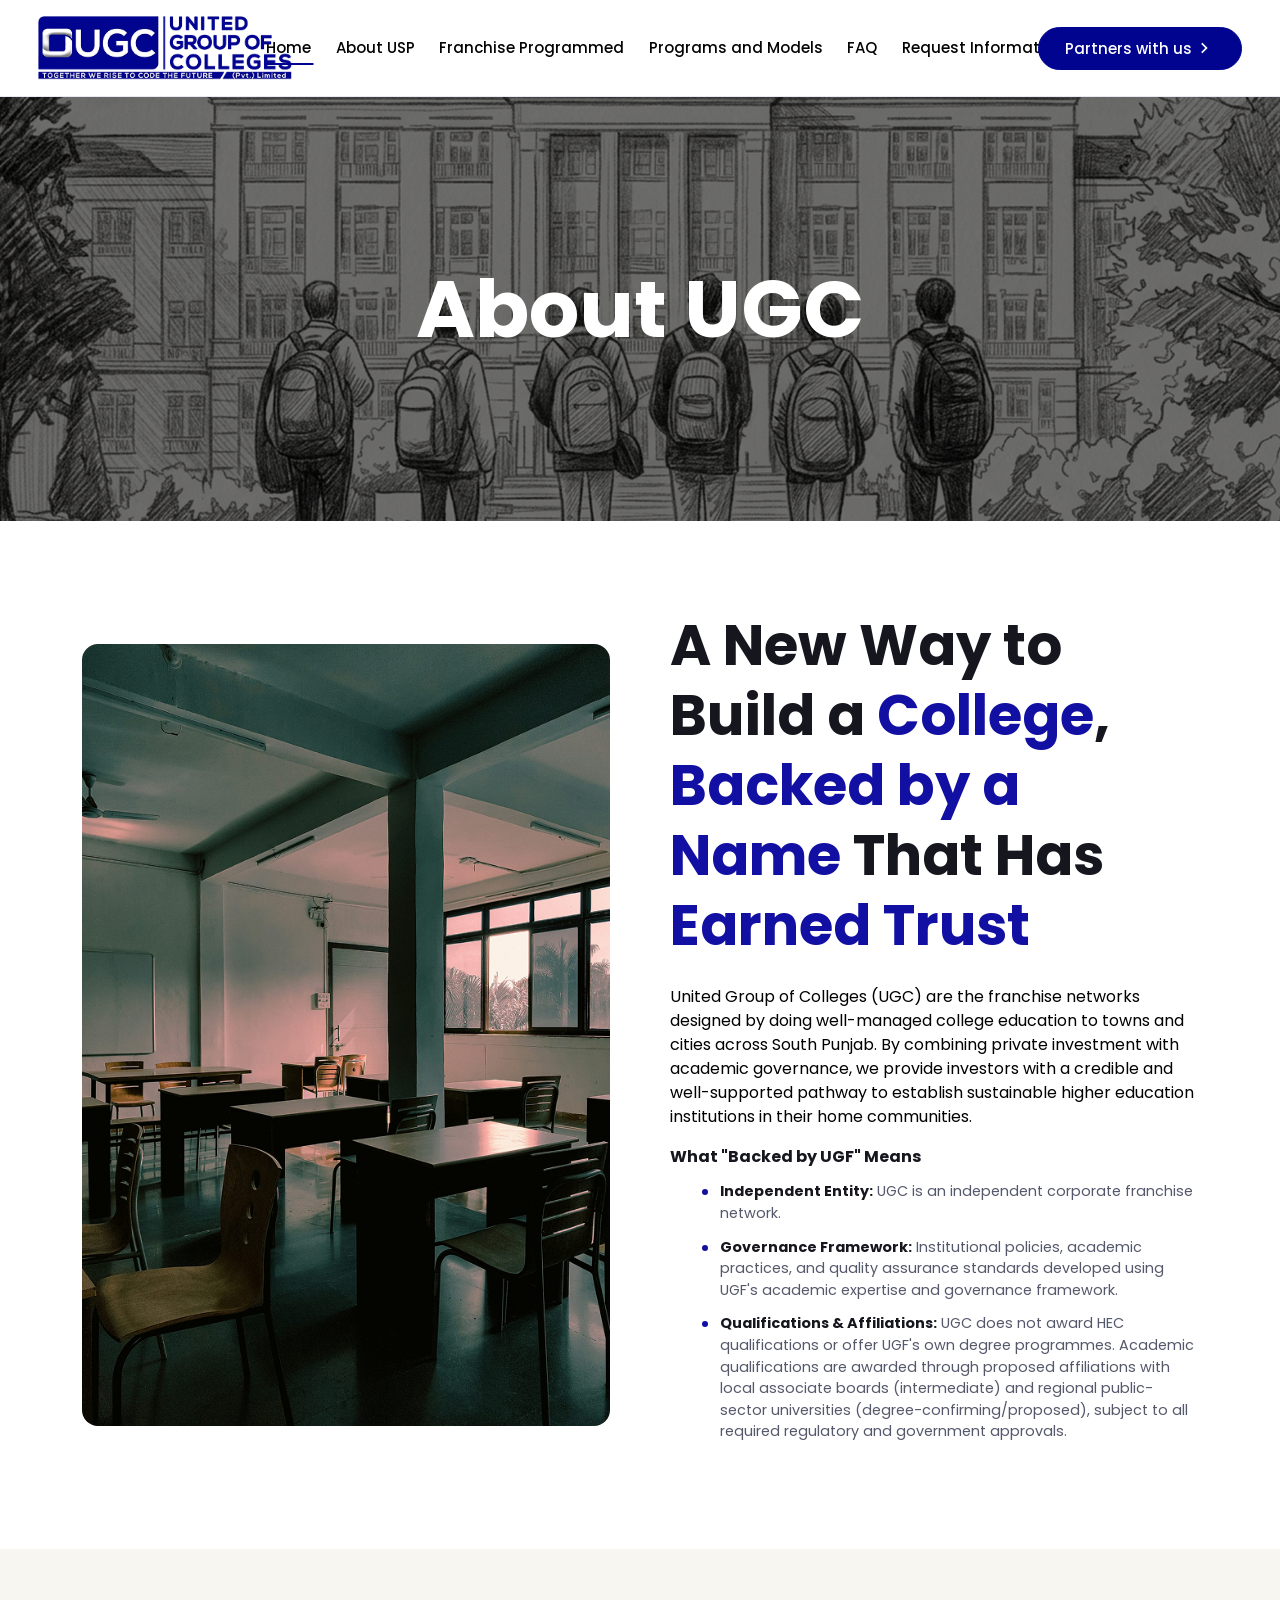
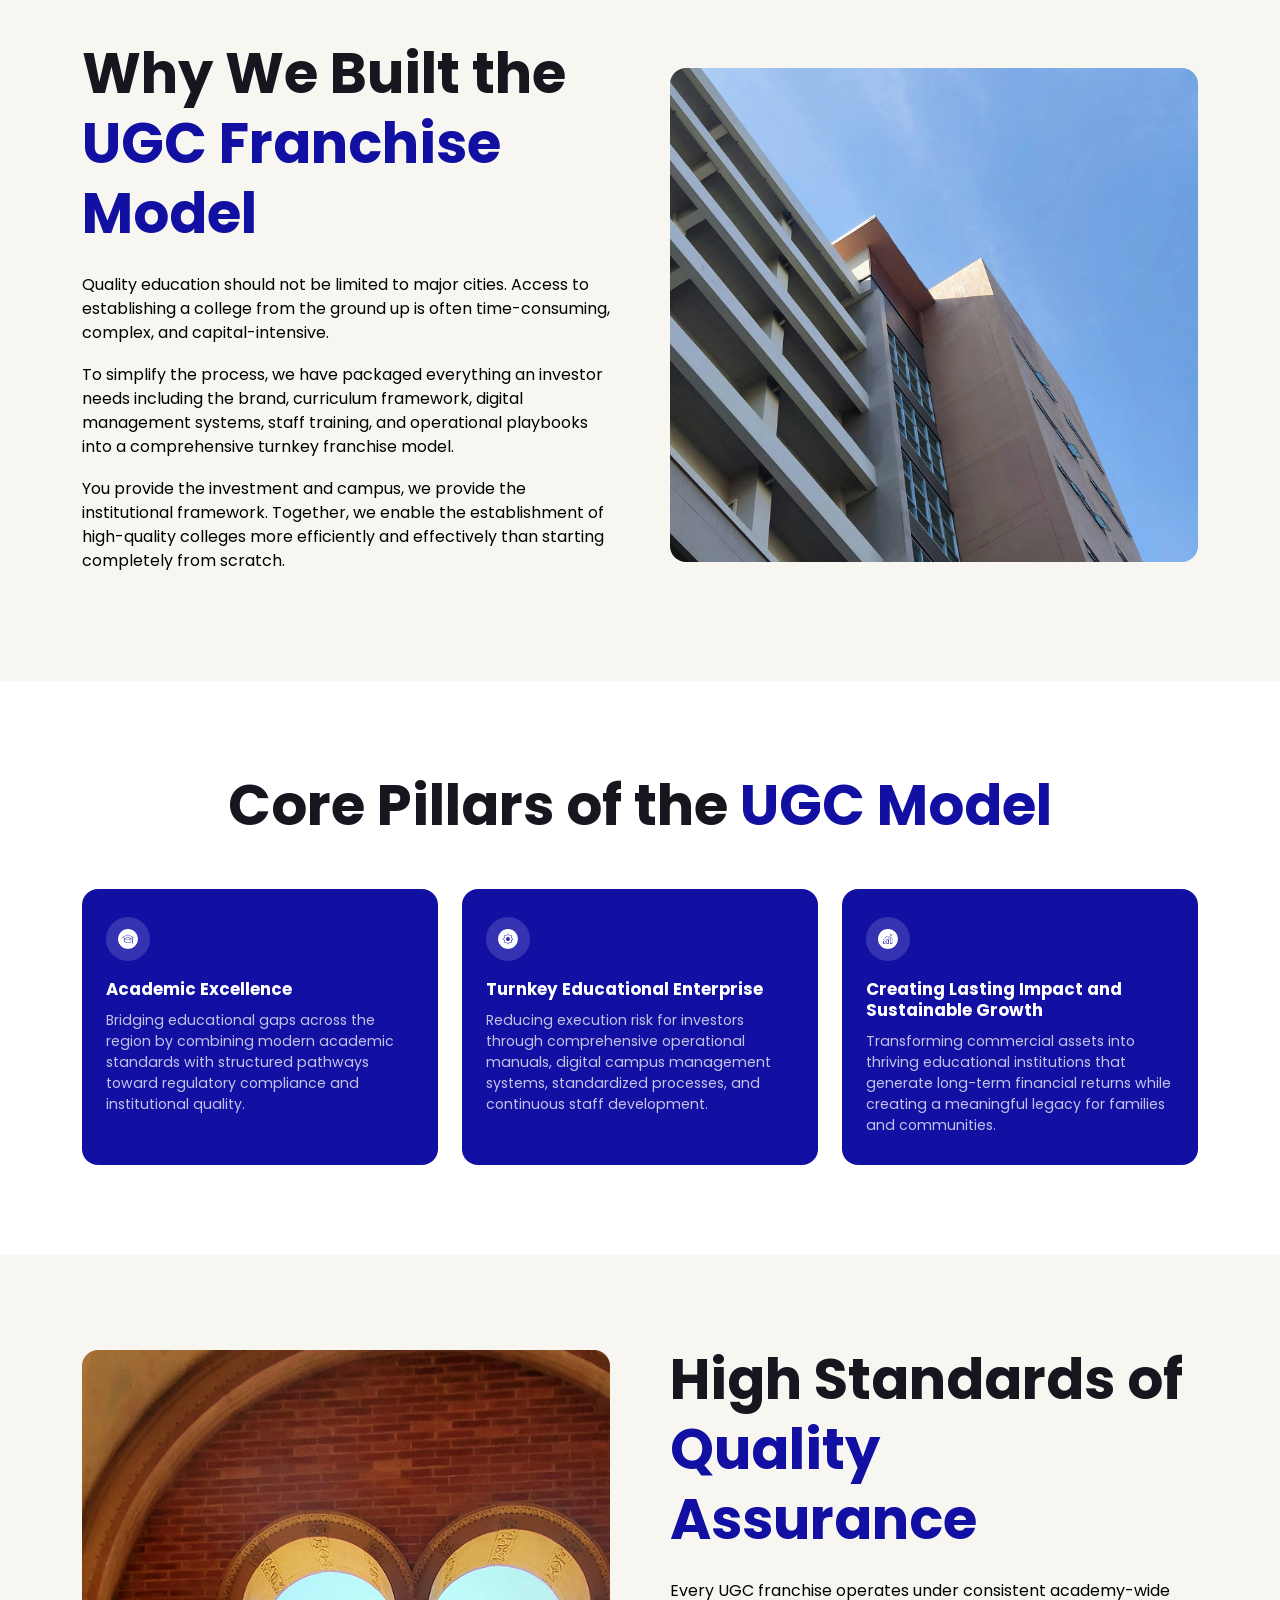
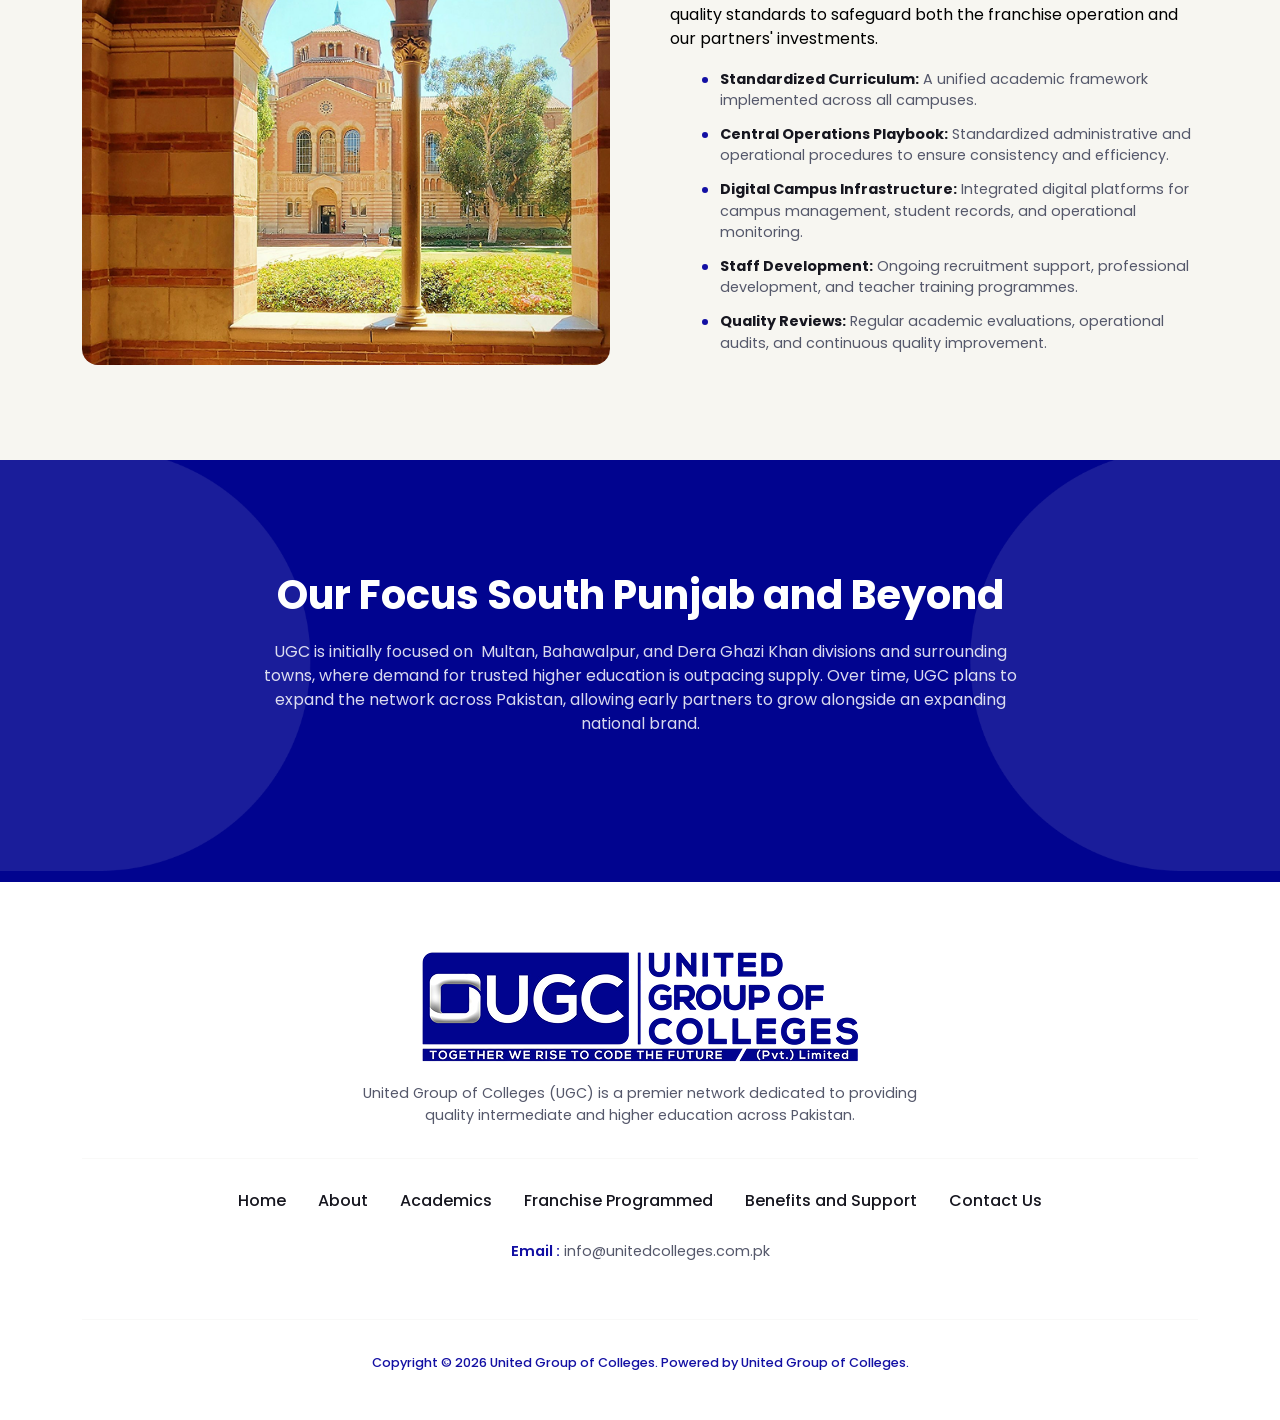
==== about-us.html @ abc20763 "first commit" ====
<!doctype html>
<html class="no-js" lang="">

<head>
	<meta charset="utf-8">
	<meta http-equiv="x-ua-compatible" content="ie=edge">
	<title>United Group of Colleges</title>

	<meta name="description" content="">
	<meta name="viewport" content="width=device-width, initial-scale=1">

	<meta name="theme-color" content="#01048F">

	<link rel="apple-touch-icon" href="images/fav_icons/icon.png">

	<link rel="preconnect" href="https://fonts.googleapis.com">
	<link rel="preconnect" href="https://fonts.gstatic.com" crossorigin>
	<link href="https://fonts.googleapis.com/css2?family=Poppins:wght@100;200;300;400;500;600;700;800;900&display=swap"
		rel="stylesheet">

	<link rel="stylesheet" href="css/main.css?cb=123">
	<link rel="stylesheet" href="css/style.css">
</head>

<body>
	<!-- main holder start -->
	<div class="main_holder top_content_space">
		<!-- header start -->
		<header class="site_header header_fixed">
			<div class="nav_holder">
				<div class="container-fluid">
					<div class="header_row">

						<a href="index.html" class="logo">
							<img src="images/logo-ugc.png" alt="United Group of Colleges">
						</a>

						<nav class="main_nav" id="main_nav" aria-label="Main">
							<ul class="main_nav_list">
								<li><a href="index.html" class="current">Home</a></li>
								<li><a href="javascript:void(0);">About USP</a></li>
								<li><a href="javascript:void(0);">Franchise Programmed</a></li>
								<li><a href="javascript:void(0);">Programs and Models</a></li>
								<li><a href="javascript:void(0);">FAQ</a></li>
								<li><a href="javascript:void(0);">Request Information</a></li>
							</ul>

							<!-- duplicated inside the panel so the CTA stays reachable on mobile -->
							<a href="javascript:void(0);" class="btn_partner btn_partner_stacked">
								Partners with us
								<i class="ri-arrow-right-s-line" aria-hidden="true"></i>
							</a>
						</nav>

						<div class="header_actions">
							<a href="javascript:void(0);" class="btn_partner">
								Partners with us
								<i class="ri-arrow-right-s-line" aria-hidden="true"></i>
							</a>

							<button type="button" class="nav_toggle" id="nav_toggle" aria-controls="main_nav" aria-expanded="false"
								aria-label="Open menu">
								<span class="nav_toggle_bars" aria-hidden="true"></span>
							</button>
						</div>

					</div>
				</div>
			</div>

			<div class="nav_backdrop" id="nav_backdrop"></div>
		</header>
		<!-- header end -->

		<!-- main content start -->
		<main role="main" class="home_content clearfix">

 <!-- ===================== PAGE HERO SECTION ===================== -->
 <section class="page-hero">
  <img src="images/about-us-main-image.png" alt="Students walking towards UGC campus building" class="page-hero__image">
  <div class="page-hero__overlay"></div>
  <h1 class="page-hero__title">About UGC</h1>
 </section>

 


 <!-- ===================== TRUST SECTION ===================== -->
 <section class="why-section trust-section">
  <div class="container why-grid">

   <div class="why-image">
    <img src="images/earned-trust-image.png" alt="UGC classroom interior">
   </div>

   <div class="why-content">
    <h2>A New Way to Build a <span class="text-accent">College</span>, <span class="text-accent">Backed by a Name</span> That Has <span class="text-accent">Earned Trust</span></h2>
    <p>United Group of Colleges (UGC) are the franchise networks designed by doing well-managed college education to towns and cities across South Punjab. By combining private investment with academic governance, we provide investors with a credible and well-supported pathway to establish sustainable higher education institutions in their home communities.</p>

    <h3 class="info-list-title">What &quot;Backed by UGF&quot; Means</h3>
    <ul class="info-list">
     <li><strong>Independent Entity:</strong> UGC is an independent corporate franchise network.</li>
     <li><strong>Governance Framework:</strong> Institutional policies, academic practices, and quality assurance standards developed using UGF's academic expertise and governance framework.</li>
     <li><strong>Qualifications &amp; Affiliations:</strong> UGC does not award HEC qualifications or offer UGF's own degree programmes. Academic qualifications are awarded through proposed affiliations with local associate boards (intermediate) and regional public-sector universities (degree-confirming/proposed), subject to all required regulatory and government approvals.</li>
    </ul>
   </div>

  </div>
 </section>

 <!-- ===================== FRANCHISE MODEL SECTION ===================== -->
 <section class="why-section franchise-model-section">
  <div class="container why-grid why-grid--reverse">

   <div class="why-image">
    <img src="images/ugc-franchise-model-image.png" alt="UGC building exterior">
   </div>

   <div class="why-content">
    <h2>Why We Built the <span class="text-accent">UGC Franchise Model</span></h2>
    <p>Quality education should not be limited to major cities. Access to establishing a college from the ground up is often time-consuming, complex, and capital-intensive.</p>
    <p>To simplify the process, we have packaged everything an investor needs including the brand, curriculum framework, digital management systems, staff training, and operational playbooks into a comprehensive turnkey franchise model.</p>
    <p>You provide the investment and campus, we provide the institutional framework. Together, we enable the establishment of high-quality colleges more efficiently and effectively than starting completely from scratch.</p>
   </div>

  </div>
 </section>

 <!-- ===================== CORE PILLARS SECTION ===================== -->
 <section class="pillars-section">
  <div class="container">
   <div class="section-heading">
    <h2>Core Pillars of the <span class="text-accent">UGC Model</span></h2>
   </div>

   <div class="pillars-grid">

    <div class="pillar-card">
     <span class="pillar-icon"><img src="images/icon/graduation.png" alt="Academic Excellence icon"></span>
     <span class="pillar-divider"></span>
     <div class="pillar-content">
      <h3>Academic Excellence</h3>
      <p>Bridging educational gaps across the region by combining modern academic standards with structured pathways toward regulatory compliance and institutional quality.</p>
     </div>
    </div>

    <div class="pillar-card">
     <span class="pillar-icon"><img src="images/icon/setting.png" alt="Turnkey Educational Enterprise icon"></span>
     <span class="pillar-divider"></span>
     <div class="pillar-content">
      <h3>Turnkey Educational Enterprise</h3>
      <p>Reducing execution risk for investors through comprehensive operational manuals, digital campus management systems, standardized processes, and continuous staff development.</p>
     </div>
    </div>

    <div class="pillar-card">
     <span class="pillar-icon"><img src="images/icon/up-trend.png" alt="Creating Lasting Impact and Sustainable Growth icon"></span>
     <span class="pillar-divider"></span>
     <div class="pillar-content">
      <h3>Creating Lasting Impact and Sustainable Growth</h3>
      <p>Transforming commercial assets into thriving educational institutions that generate long-term financial returns while creating a meaningful legacy for families and communities.</p>
     </div>
    </div>

   </div>
  </div>
 </section>

 <!-- ===================== QUALITY ASSURANCE SECTION ===================== -->
 <section class="why-section quality-section">
  <div class="container why-grid">

   <div class="why-image">
    <img src="images/quality-assurance-image.png" alt="Archway view of UGC campus building">
   </div>

   <div class="why-content">
    <h2>High Standards of <span class="text-accent">Quality Assurance</span></h2>
    <p>Every UGC franchise operates under consistent academy-wide quality standards to safeguard both the franchise operation and our partners' investments.</p>

    <ul class="info-list">
     <li><strong>Standardized Curriculum:</strong> A unified academic framework implemented across all campuses.</li>
     <li><strong>Central Operations Playbook:</strong> Standardized administrative and operational procedures to ensure consistency and efficiency.</li>
     <li><strong>Digital Campus Infrastructure:</strong> Integrated digital platforms for campus management, student records, and operational monitoring.</li>
     <li><strong>Staff Development:</strong> Ongoing recruitment support, professional development, and teacher training programmes.</li>
     <li><strong>Quality Reviews:</strong> Regular academic evaluations, operational audits, and continuous quality improvement.</li>
    </ul>
   </div>

  </div>
 </section>





 <!-- ===================== CTA SECTION ===================== -->
 <section class="cta-section">
  <div class="container cta-content">
   <h2>Our Focus South Punjab and Beyond</h2>
   <p>UGC is initially focused on  Multan, Bahawalpur, and Dera Ghazi Khan divisions and surrounding towns, where demand
    for trusted higher education is outpacing supply. Over time, UGC plans to expand the network across Pakistan,
    allowing early partners to grow alongside an expanding national brand.</p>
   <!-- <a href="#contact" class="btn-primary">Request Franchise Information <i class="fa-solid fa-arrow-right"></i></a> -->
  </div>
 </section>


 </main>
		<!-- main content end -->

 <!-- ===================== FOOTER ===================== -->
 <footer class="footer">
  <div class="container">

   <div class="footer-logo">
    <img src="images/footer-logo.png" alt="United Group of Colleges logo">
   </div>

   <p class="footer-desc">United Group of Colleges (UGC) is a premier network dedicated to providing quality
    intermediate and higher education across Pakistan.</p>

   <hr class="footer-divider">

   <nav class="footer-nav">
    <a href="#">Home</a>
    <a href="#">About</a>
    <a href="#">Academics</a>
    <a href="#">Franchise Programmed</a>
    <a href="#">Benefits and Support</a>
    <a href="#">Contact Us</a>
   </nav>

   <p class="footer-email"><span>Email :</span> info@unitedcolleges.com.pk</p>

   <div class="footer-social">
    <a href="#" aria-label="Facebook"><i class="fa-brands fa-facebook"></i></a>
    <a href="#" aria-label="Instagram"><i class="fa-brands fa-instagram"></i></a>
    <a href="#" aria-label="YouTube"><i class="fa-brands fa-youtube"></i></a>
    <a href="#" aria-label="LinkedIn"><i class="fa-brands fa-linkedin"></i></a>
   </div>

   <hr class="footer-divider">

   <p class="footer-copy">Copyright &copy; 2026 United Group of Colleges. Powered by United Group of Colleges.</p>

  </div>
 </footer>

</div>
	<!-- main holder end -->

	<script src="js/jquery.js?cb=123"></script>
	<script src="js/jquery-migrate.js?cb=123"></script>
	<script src="js/vendor.js"></script>
	<script src="js/home.js?cb=123"></script>
	<script src="js/app.js"></script>

</body>

</html>
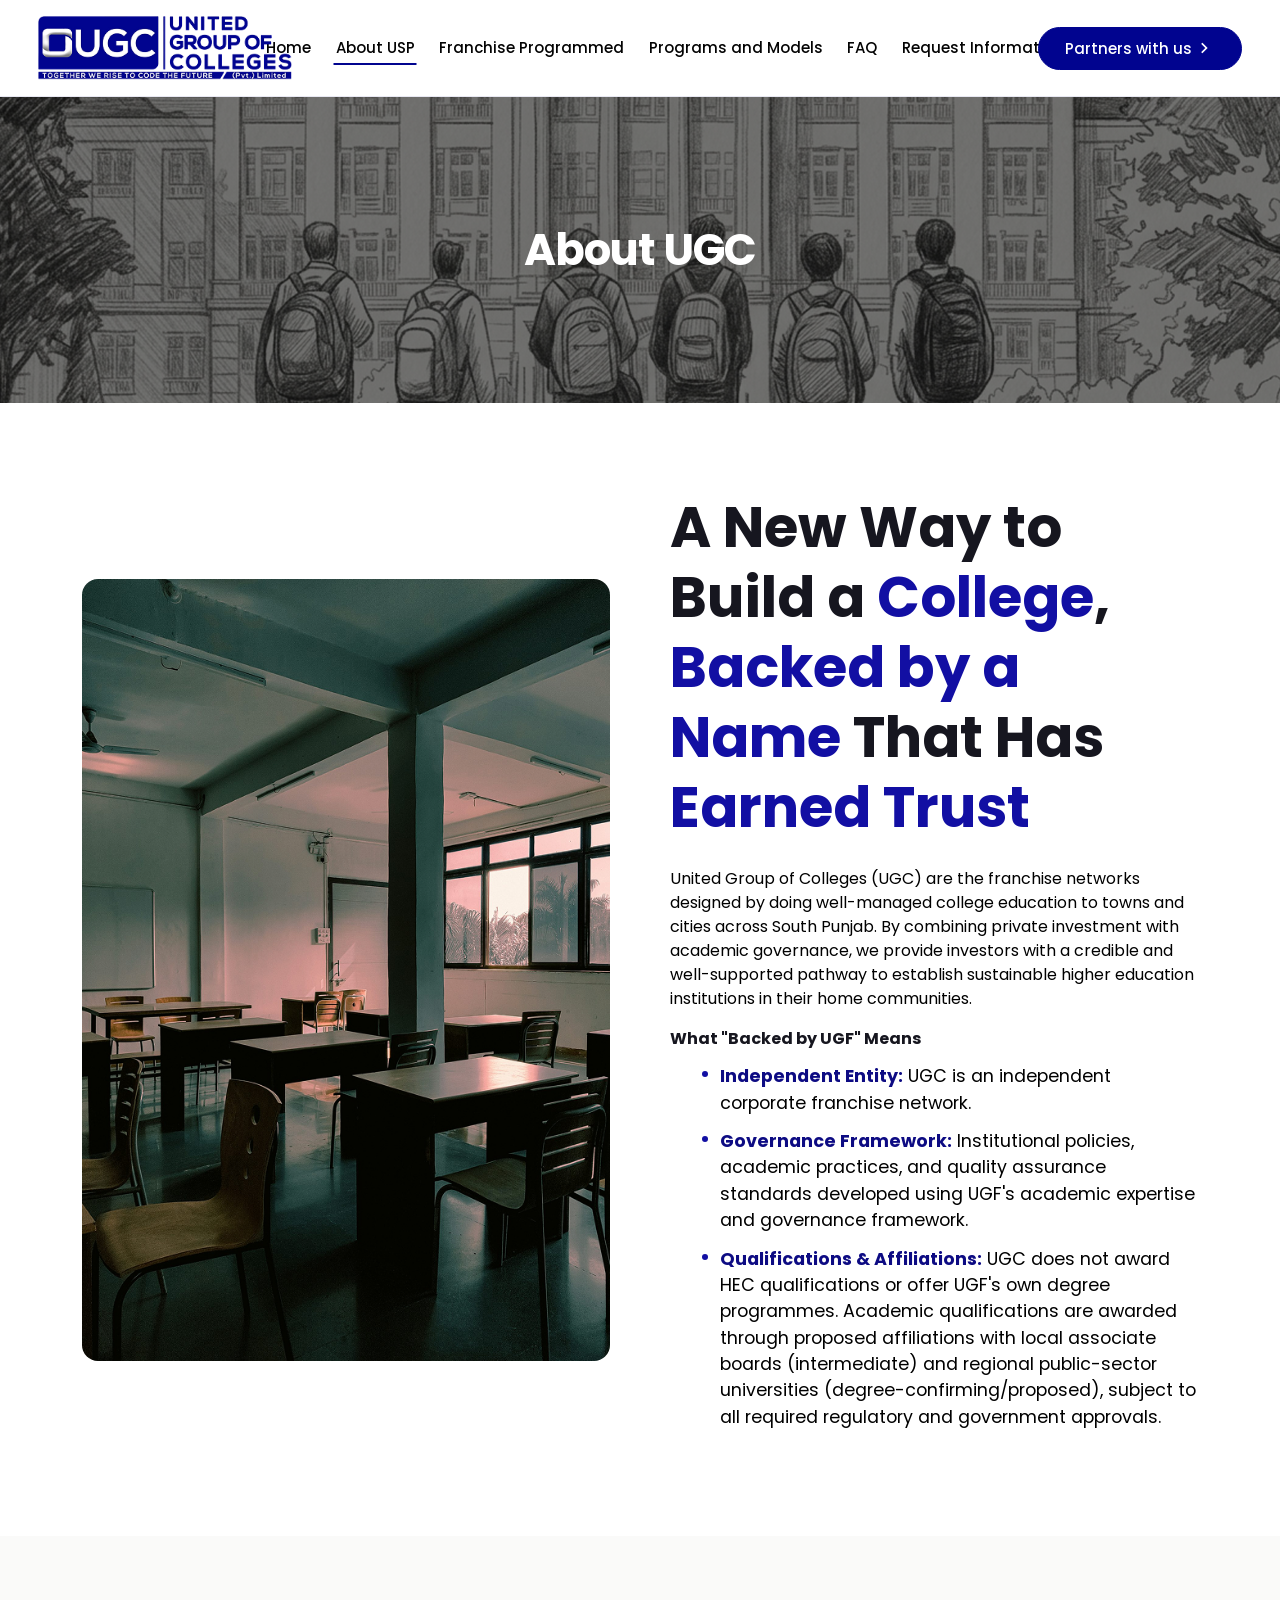
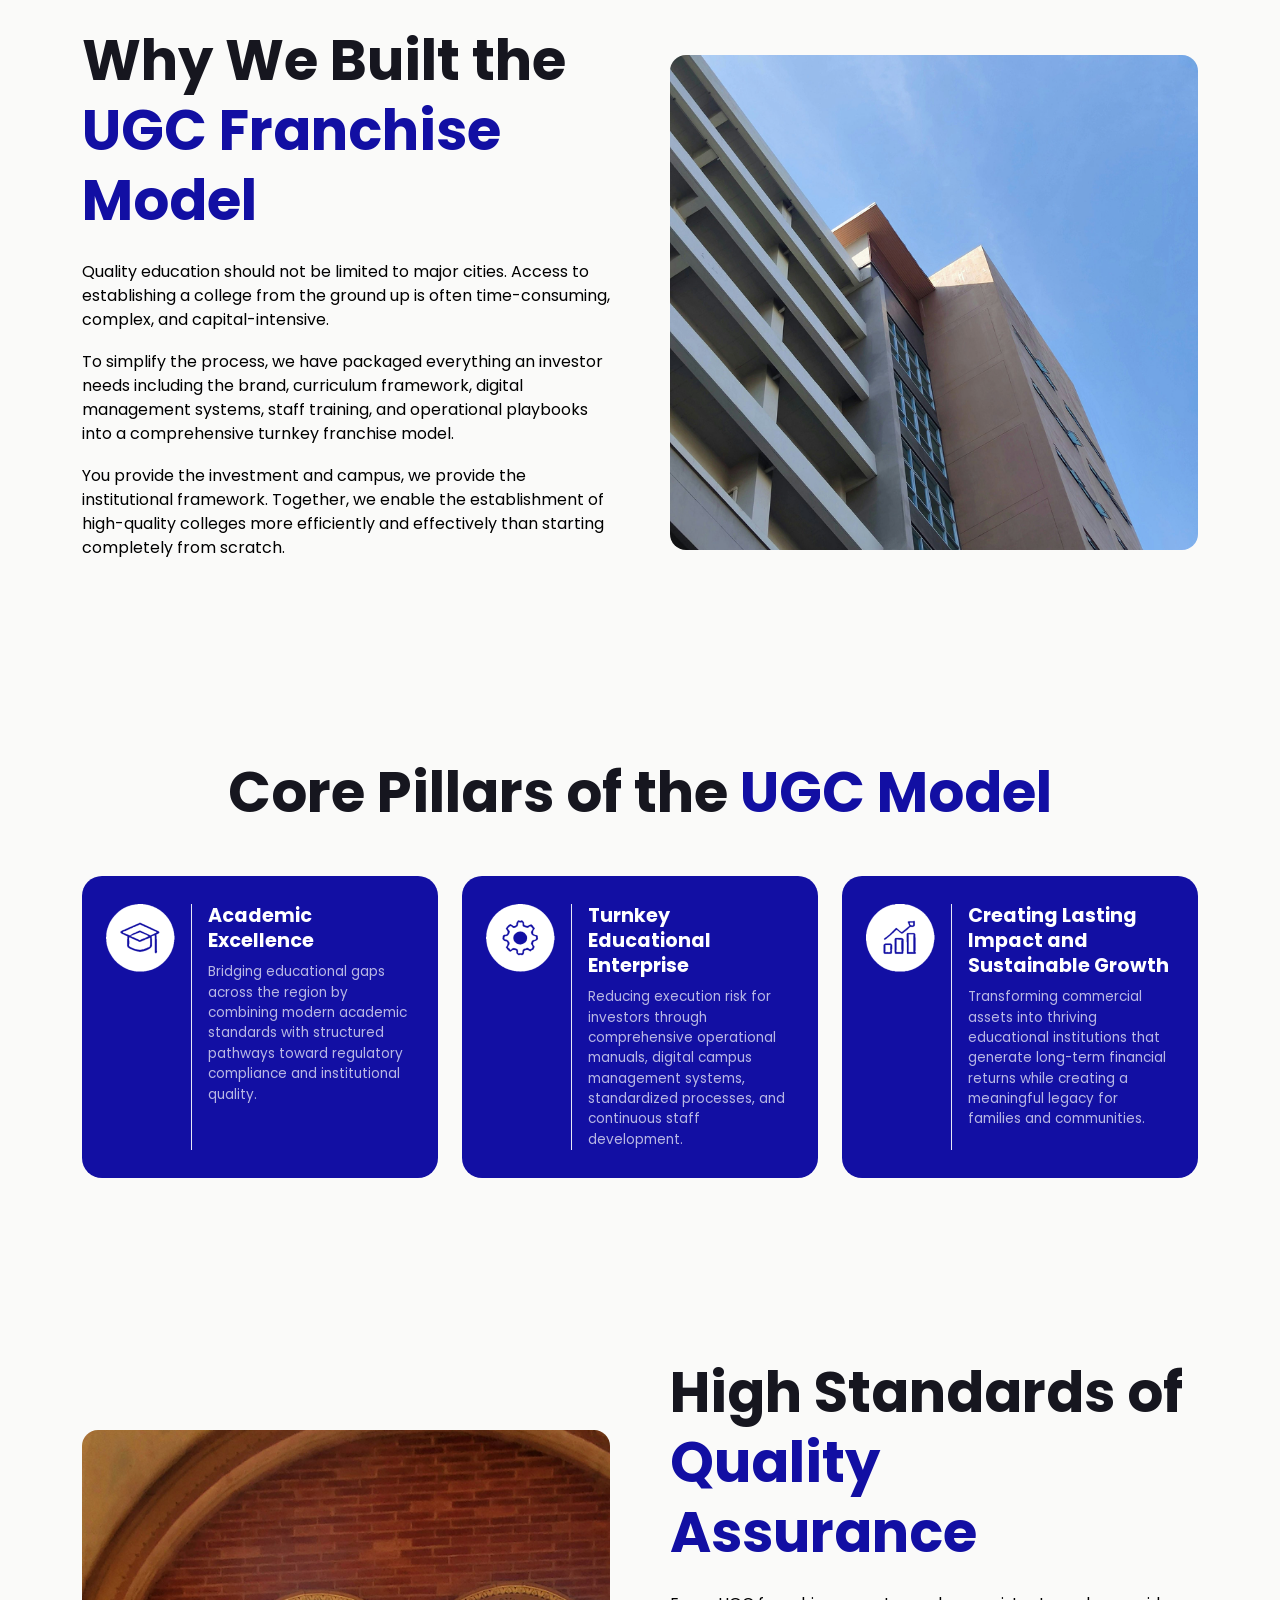
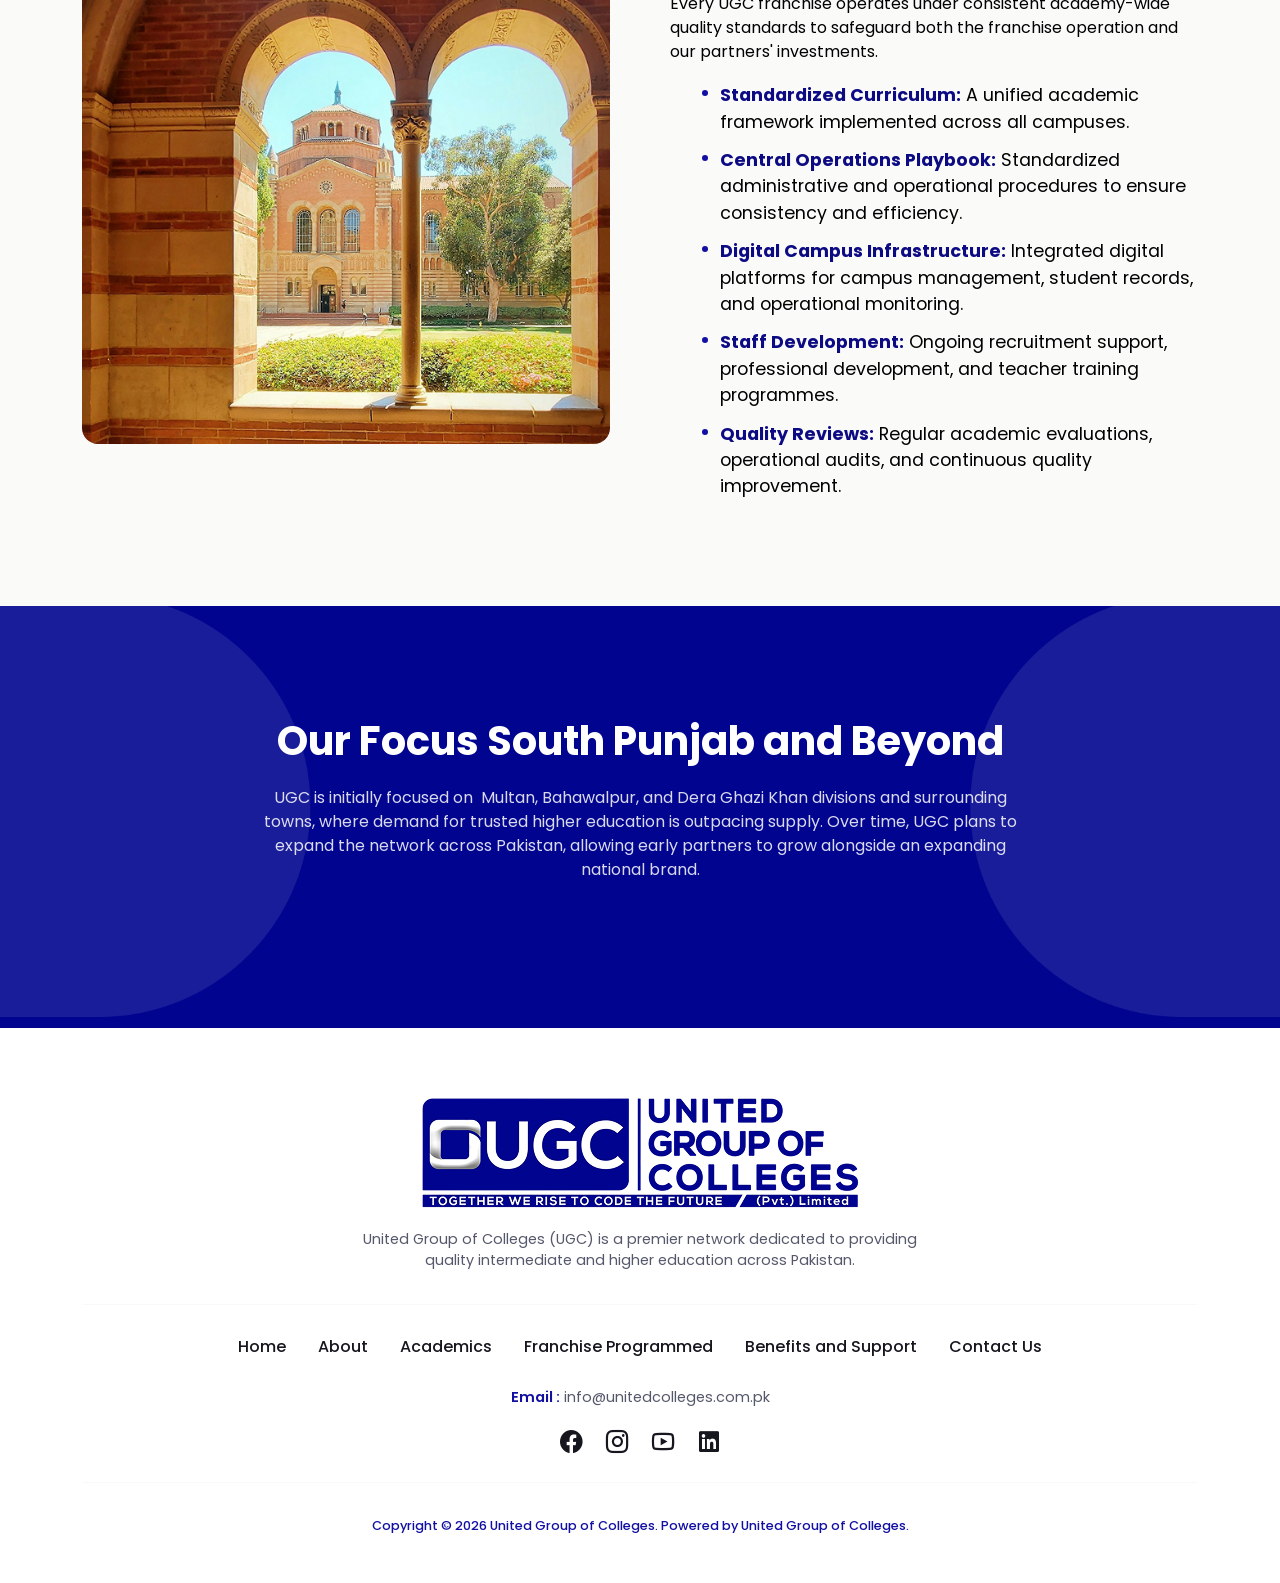
==== commit dba9fe6a: "pages added + updation" ====
--- a/about-us.html
+++ b/about-us.html
@@ -18,7 +18,7 @@
 	<link href="https://fonts.googleapis.com/css2?family=Poppins:wght@100;200;300;400;500;600;700;800;900&display=swap"
 		rel="stylesheet">
 
-	<link rel="stylesheet" href="css/main.css?cb=123">
+	<link rel="stylesheet" href="css/main.css">
 	<link rel="stylesheet" href="css/style.css">
 </head>
 
@@ -37,12 +37,12 @@
 
 						<nav class="main_nav" id="main_nav" aria-label="Main">
 							<ul class="main_nav_list">
-								<li><a href="index.html" class="current">Home</a></li>
-								<li><a href="javascript:void(0);">About USP</a></li>
-								<li><a href="javascript:void(0);">Franchise Programmed</a></li>
-								<li><a href="javascript:void(0);">Programs and Models</a></li>
-								<li><a href="javascript:void(0);">FAQ</a></li>
-								<li><a href="javascript:void(0);">Request Information</a></li>
+								<li><a href="index.html">Home</a></li>
+								<li><a href="about-us.html" class="current">About USP</a></li>
+								<li><a href="franchise.html">Franchise Programmed</a></li>
+								<li><a href="programmes-and-models.html">Programs and Models</a></li>
+								<li><a href="faq.html">FAQ</a></li>
+								<li><a href="request-information.html">Request Information</a></li>
 							</ul>
 
 							<!-- duplicated inside the panel so the CTA stays reachable on mobile -->
@@ -76,11 +76,18 @@
 		<main role="main" class="home_content clearfix">
 
  <!-- ===================== PAGE HERO SECTION ===================== -->
- <section class="page-hero">
-  <img src="images/about-us-main-image.png" alt="Students walking towards UGC campus building" class="page-hero__image">
-  <div class="page-hero__overlay"></div>
-  <h1 class="page-hero__title">About UGC</h1>
- </section>
+ <section class="page_hero">
+  <div class="page_hero_media">
+   <img src="images/about-us-main-image.png" alt="Students walking towards UGC campus building">
+  </div>
+  <div class="page_hero_inner">
+   <div class="container-fluid">
+    <h1 class="page_hero_title">About UGC</h1>
+   </div>
+  </div>
+ </section>
+
+
 
  
 
@@ -234,10 +241,10 @@
    <p class="footer-email"><span>Email :</span> info@unitedcolleges.com.pk</p>
 
    <div class="footer-social">
-    <a href="#" aria-label="Facebook"><i class="fa-brands fa-facebook"></i></a>
-    <a href="#" aria-label="Instagram"><i class="fa-brands fa-instagram"></i></a>
-    <a href="#" aria-label="YouTube"><i class="fa-brands fa-youtube"></i></a>
-    <a href="#" aria-label="LinkedIn"><i class="fa-brands fa-linkedin"></i></a>
+    <a href="#" aria-label="Facebook"><i class="ri-facebook-circle-fill "></i></a>
+    <a href="#" aria-label="Instagram"><i class="ri-instagram-line "></i></a>
+    <a href="#" aria-label="YouTube"><i class="ri-youtube-line "></i></a>
+    <a href="#" aria-label="LinkedIn"><i class="ri-linkedin-box-fill "></i></a>
    </div>
 
    <hr class="footer-divider">
--- a/css/main.css
+++ b/css/main.css
@@ -11,4 +11,4 @@
  * Bootstrap  v5.3.8 (https://getbootstrap.com/)
  * Copyright 2011-2025 The Bootstrap Authors
  * Licensed under MIT (https://github.com/twbs/bootstrap/blob/main/LICENSE)
- */:root,[data-bs-theme=light]{--bs-blue:#0d6efd;--bs-indigo:#6610f2;--bs-purple:#6f42c1;--bs-pink:#d63384;--bs-red:#dc3545;--bs-orange:#fd7e14;--bs-yellow:#ffc107;--bs-green:#198754;--bs-teal:#20c997;--bs-cyan:#0dcaf0;--bs-black:#000;--bs-white:#fff;--bs-gray:#6c757d;--bs-gray-dark:#343a40;--bs-gray-100:#f8f9fa;--bs-gray-200:#e9ecef;--bs-gray-300:#dee2e6;--bs-gray-400:#ced4da;--bs-gray-500:#adb5bd;--bs-gray-600:#6c757d;--bs-gray-700:#495057;--bs-gray-800:#343a40;--bs-gray-900:#212529;--bs-primary:#0d6efd;--bs-secondary:#6c757d;--bs-success:#198754;--bs-info:#0dcaf0;--bs-warning:#ffc107;--bs-danger:#dc3545;--bs-light:#f8f9fa;--bs-dark:#212529;--bs-primary-rgb:13,110,253;--bs-secondary-rgb:108,117,125;--bs-success-rgb:25,135,84;--bs-info-rgb:13,202,240;--bs-warning-rgb:255,193,7;--bs-danger-rgb:220,53,69;--bs-light-rgb:248,249,250;--bs-dark-rgb:33,37,41;--bs-primary-text-emphasis:#052c65;--bs-secondary-text-emphasis:#2b2f32;--bs-success-text-emphasis:#0a3622;--bs-info-text-emphasis:#055160;--bs-warning-text-emphasis:#664d03;--bs-danger-text-emphasis:#58151c;--bs-light-text-emphasis:#495057;--bs-dark-text-emphasis:#495057;--bs-primary-bg-subtle:#cfe2ff;--bs-secondary-bg-subtle:#e2e3e5;--bs-success-bg-subtle:#d1e7dd;--bs-info-bg-subtle:#cff4fc;--bs-warning-bg-subtle:#fff3cd;--bs-danger-bg-subtle:#f8d7da;--bs-light-bg-subtle:#fcfcfd;--bs-dark-bg-subtle:#ced4da;--bs-primary-border-subtle:#9ec5fe;--bs-secondary-border-subtle:#c4c8cb;--bs-success-border-subtle:#a3cfbb;--bs-info-border-subtle:#9eeaf9;--bs-warning-border-subtle:#ffe69c;--bs-danger-border-subtle:#f1aeb5;--bs-light-border-subtle:#e9ecef;--bs-dark-border-subtle:#adb5bd;--bs-white-rgb:255,255,255;--bs-black-rgb:0,0,0;--bs-font-sans-serif:system-ui,-apple-system,"Segoe UI",Roboto,"Helvetica Neue","Noto Sans","Liberation Sans",Arial,sans-serif,"Apple Color Emoji","Segoe UI Emoji","Segoe UI Symbol","Noto Color Emoji";--bs-font-monospace:SFMono-Regular,Menlo,Monaco,Consolas,"Liberation Mono","Courier New",monospace;--bs-gradient:linear-gradient(180deg,hsla(0,0%,100%,.15),hsla(0,0%,100%,0));--bs-body-font-family:var(--bs-font-sans-serif);--bs-body-font-size:1rem;--bs-body-font-weight:400;--bs-body-line-height:1.5;--bs-body-color:#212529;--bs-body-color-rgb:33,37,41;--bs-body-bg:#fff;--bs-body-bg-rgb:255,255,255;--bs-emphasis-color:#000;--bs-emphasis-color-rgb:0,0,0;--bs-secondary-color:rgba(33,37,41,.75);--bs-secondary-color-rgb:33,37,41;--bs-secondary-bg:#e9ecef;--bs-secondary-bg-rgb:233,236,239;--bs-tertiary-color:rgba(33,37,41,.5);--bs-tertiary-color-rgb:33,37,41;--bs-tertiary-bg:#f8f9fa;--bs-tertiary-bg-rgb:248,249,250;--bs-heading-color:inherit;--bs-link-color:#0d6efd;--bs-link-color-rgb:13,110,253;--bs-link-decoration:underline;--bs-link-hover-color:#0a58ca;--bs-link-hover-color-rgb:10,88,202;--bs-code-color:#d63384;--bs-highlight-color:#212529;--bs-highlight-bg:#fff3cd;--bs-border-width:1px;--bs-border-style:solid;--bs-border-color:#dee2e6;--bs-border-color-translucent:rgba(0,0,0,.175);--bs-border-radius:0.375rem;--bs-border-radius-sm:0.25rem;--bs-border-radius-lg:0.5rem;--bs-border-radius-xl:1rem;--bs-border-radius-xxl:2rem;--bs-border-radius-2xl:var(--bs-border-radius-xxl);--bs-border-radius-pill:50rem;--bs-box-shadow:0 0.5rem 1rem rgba(0,0,0,.15);--bs-box-shadow-sm:0 0.125rem 0.25rem rgba(0,0,0,.075);--bs-box-shadow-lg:0 1rem 3rem rgba(0,0,0,.175);--bs-box-shadow-inset:inset 0 1px 2px rgba(0,0,0,.075);--bs-focus-ring-width:0.25rem;--bs-focus-ring-opacity:0.25;--bs-focus-ring-color:rgba(13,110,253,.25);--bs-form-valid-color:#198754;--bs-form-valid-border-color:#198754;--bs-form-invalid-color:#dc3545;--bs-form-invalid-border-color:#dc3545}[data-bs-theme=dark]{--bs-body-color:#dee2e6;--bs-body-color-rgb:222,226,230;--bs-body-bg:#212529;--bs-body-bg-rgb:33,37,41;--bs-emphasis-color:#fff;--bs-emphasis-color-rgb:255,255,255;--bs-secondary-color:rgba(222,226,230,.75);--bs-secondary-color-rgb:222,226,230;--bs-secondary-bg:#343a40;--bs-secondary-bg-rgb:52,58,64;--bs-tertiary-color:rgba(222,226,230,.5);--bs-tertiary-color-rgb:222,226,230;--bs-tertiary-bg:#2b3035;--bs-tertiary-bg-rgb:43,48,53;--bs-primary-text-emphasis:#6ea8fe;--bs-secondary-text-emphasis:#a7acb1;--bs-success-text-emphasis:#75b798;--bs-info-text-emphasis:#6edff6;--bs-warning-text-emphasis:#ffda6a;--bs-danger-text-emphasis:#ea868f;--bs-light-text-emphasis:#f8f9fa;--bs-dark-text-emphasis:#dee2e6;--bs-primary-bg-subtle:#031633;--bs-secondary-bg-subtle:#161719;--bs-success-bg-subtle:#051b11;--bs-info-bg-subtle:#032830;--bs-warning-bg-subtle:#332701;--bs-danger-bg-subtle:#2c0b0e;--bs-light-bg-subtle:#343a40;--bs-dark-bg-subtle:#1a1d20;--bs-primary-border-subtle:#084298;--bs-secondary-border-subtle:#41464b;--bs-success-border-subtle:#0f5132;--bs-info-border-subtle:#087990;--bs-warning-border-subtle:#997404;--bs-danger-border-subtle:#842029;--bs-light-border-subtle:#495057;--bs-dark-border-subtle:#343a40;--bs-heading-color:inherit;--bs-link-color:#6ea8fe;--bs-link-hover-color:#8bb9fe;--bs-link-color-rgb:110,168,254;--bs-link-hover-color-rgb:139,185,254;--bs-code-color:#e685b5;--bs-highlight-color:#dee2e6;--bs-highlight-bg:#664d03;--bs-border-color:#495057;--bs-border-color-translucent:hsla(0,0%,100%,.15);--bs-form-valid-color:#75b798;--bs-form-valid-border-color:#75b798;--bs-form-invalid-color:#ea868f;--bs-form-invalid-border-color:#ea868f;color-scheme:dark}*,:after,:before{box-sizing:border-box}@media (prefers-reduced-motion:no-preference){:root{scroll-behavior:smooth}}body{-webkit-text-size-adjust:100%;-webkit-tap-highlight-color:rgba(0,0,0,0);background-color:var(--bs-body-bg);color:var(--bs-body-color);font-family:var(--bs-body-font-family);font-size:var(--bs-body-font-size);font-weight:var(--bs-body-font-weight);line-height:var(--bs-body-line-height);margin:0;text-align:var(--bs-body-text-align)}hr{border-top:var(--bs-border-width) solid;color:inherit;margin:1rem 0;opacity:.25}.h1,.h2,.h3,.h4,.h5,.h6,h1,h2,h3,h4,h5,h6{color:var(--bs-heading-color);font-weight:500;line-height:1.2;margin-bottom:.5rem;margin-top:0}.h1,h1{font-size:calc(1.375rem + 1.5vw)}@media (min-width:1200px){.h1,h1{font-size:2.5rem}}.h2,h2{font-size:calc(1.325rem + .9vw)}@media (min-width:1200px){.h2,h2{font-size:2rem}}.h3,h3{font-size:calc(1.3rem + .6vw)}@media (min-width:1200px){.h3,h3{font-size:1.75rem}}.h4,h4{font-size:calc(1.275rem + .3vw)}@media (min-width:1200px){.h4,h4{font-size:1.5rem}}.h5,h5{font-size:1.25rem}.h6,h6{font-size:1rem}p{margin-bottom:1rem;margin-top:0}abbr[title]{cursor:help;-webkit-text-decoration:underline dotted;text-decoration:underline dotted;-webkit-text-decoration-skip-ink:none;text-decoration-skip-ink:none}address{font-style:normal;line-height:inherit;margin-bottom:1rem}ol,ul{padding-left:2rem}dl,ol,ul{margin-bottom:1rem;margin-top:0}ol ol,ol ul,ul ol,ul ul{margin-bottom:0}dt{font-weight:700}dd{margin-bottom:.5rem;margin-left:0}blockquote{margin:0 0 1rem}b,strong{font-weight:bolder}.small,small{font-size:.875em}.mark,mark{background-color:var(--bs-highlight-bg);color:var(--bs-highlight-color);padding:.1875em}sub,sup{font-size:.75em;line-height:0;position:relative;vertical-align:baseline}sub{bottom:-.25em}sup{top:-.5em}a{color:rgba(var(--bs-link-color-rgb),var(--bs-link-opacity,1));text-decoration:underline}a:hover{--bs-link-color-rgb:var(--bs-link-hover-color-rgb)}a:not([href]):not([class]),a:not([href]):not([class]):hover{color:inherit;text-decoration:none}code,kbd,pre,samp{font-family:var(--bs-font-monospace);font-size:1em}pre{display:block;font-size:.875em;margin-bottom:1rem;margin-top:0;overflow:auto}pre code{color:inherit;font-size:inherit;word-break:normal}code{word-wrap:break-word;color:var(--bs-code-color);font-size:.875em}a>code{color:inherit}kbd{background-color:var(--bs-body-color);border-radius:.25rem;color:var(--bs-body-bg);font-size:.875em;padding:.1875rem .375rem}kbd kbd{font-size:1em;padding:0}figure{margin:0 0 1rem}img,svg{vertical-align:middle}table{border-collapse:collapse;caption-side:bottom}caption{color:var(--bs-secondary-color);padding-bottom:.5rem;padding-top:.5rem;text-align:left}th{text-align:inherit;text-align:-webkit-match-parent}tbody,td,tfoot,th,thead,tr{border:0 solid;border-color:inherit}label{display:inline-block}button{border-radius:0}button:focus:not(:focus-visible){outline:0}button,input,optgroup,select,textarea{font-family:inherit;font-size:inherit;line-height:inherit;margin:0}button,select{text-transform:none}[role=button]{cursor:pointer}select{word-wrap:normal}select:disabled{opacity:1}[list]:not([type=date]):not([type=datetime-local]):not([type=month]):not([type=week]):not([type=time])::-webkit-calendar-picker-indicator{display:none!important}[type=button],[type=reset],[type=submit],button{-webkit-appearance:button}[type=button]:not(:disabled),[type=reset]:not(:disabled),[type=submit]:not(:disabled),button:not(:disabled){cursor:pointer}::-moz-focus-inner{border-style:none;padding:0}fieldset{min-width:0}legend{float:left;font-size:calc(1.275rem + .3vw);line-height:inherit;margin-bottom:.5rem;padding:0;width:100%}@media (min-width:1200px){legend{font-size:1.5rem}}legend+*{clear:left}::-webkit-datetime-edit-day-field,::-webkit-datetime-edit-fields-wrapper,::-webkit-datetime-edit-hour-field,::-webkit-datetime-edit-minute,::-webkit-datetime-edit-month-field,::-webkit-datetime-edit-text,::-webkit-datetime-edit-year-field{padding:0}::-webkit-inner-spin-button{height:auto}[type=search]{-webkit-appearance:textfield;outline-offset:-2px}[type=search]::-webkit-search-cancel-button{cursor:pointer;filter:grayscale(1)}::-webkit-search-decoration{-webkit-appearance:none}::-webkit-color-swatch-wrapper{padding:0}::file-selector-button{-webkit-appearance:button;font:inherit}output{display:inline-block}iframe{border:0}summary{cursor:pointer;display:list-item}progress{vertical-align:baseline}[hidden]{display:none!important}.lead{font-size:1.25rem;font-weight:300}.display-1{font-size:calc(1.625rem + 4.5vw);font-weight:300;line-height:1.2}@media (min-width:1200px){.display-1{font-size:5rem}}.display-2{font-size:calc(1.575rem + 3.9vw);font-weight:300;line-height:1.2}@media (min-width:1200px){.display-2{font-size:4.5rem}}.display-3{font-size:calc(1.525rem + 3.3vw);font-weight:300;line-height:1.2}@media (min-width:1200px){.display-3{font-size:4rem}}.display-4{font-size:calc(1.475rem + 2.7vw);font-weight:300;line-height:1.2}@media (min-width:1200px){.display-4{font-size:3.5rem}}.display-5{font-size:calc(1.425rem + 2.1vw);font-weight:300;line-height:1.2}@media (min-width:1200px){.display-5{font-size:3rem}}.display-6{font-size:calc(1.375rem + 1.5vw);font-weight:300;line-height:1.2}@media (min-width:1200px){.display-6{font-size:2.5rem}}.list-inline,.list-unstyled{list-style:none;padding-left:0}.list-inline-item{display:inline-block}.list-inline-item:not(:last-child){margin-right:.5rem}.initialism{font-size:.875em;text-transform:uppercase}.blockquote{font-size:1.25rem;margin-bottom:1rem}.blockquote>:last-child{margin-bottom:0}.blockquote-footer{color:#6c757d;font-size:.875em;margin-bottom:1rem;margin-top:-1rem}.blockquote-footer:before{content:"— "}.img-fluid,.img-thumbnail{height:auto;max-width:100%}.img-thumbnail{background-color:var(--bs-body-bg);border:var(--bs-border-width) solid var(--bs-border-color);border-radius:var(--bs-border-radius);padding:.25rem}.figure{display:inline-block}.figure-img{line-height:1;margin-bottom:.5rem}.figure-caption{color:var(--bs-secondary-color);font-size:.875em}.container,.container-fluid,.container-lg,.container-md,.container-sm,.container-xl,.container-xxl{--bs-gutter-x:1.5rem;--bs-gutter-y:0;margin-left:auto;margin-right:auto;padding-left:calc(var(--bs-gutter-x)*.5);padding-right:calc(var(--bs-gutter-x)*.5);width:100%}@media (min-width:576px){.container,.container-sm{max-width:540px}}@media (min-width:768px){.container,.container-md,.container-sm{max-width:720px}}@media (min-width:992px){.container,.container-lg,.container-md,.container-sm{max-width:960px}}@media (min-width:1200px){.container,.container-lg,.container-md,.container-sm,.container-xl{max-width:1140px}}@media (min-width:1400px){.container,.container-lg,.container-md,.container-sm,.container-xl,.container-xxl{max-width:1320px}}:root{--bs-breakpoint-xs:0;--bs-breakpoint-sm:576px;--bs-breakpoint-md:768px;--bs-breakpoint-lg:992px;--bs-breakpoint-xl:1200px;--bs-breakpoint-xxl:1400px}.row{--bs-gutter-x:1.5rem;--bs-gutter-y:0;display:flex;flex-wrap:wrap;margin-left:calc(var(--bs-gutter-x)*-.5);margin-right:calc(var(--bs-gutter-x)*-.5);margin-top:calc(var(--bs-gutter-y)*-1)}.row>*{flex-shrink:0;margin-top:var(--bs-gutter-y);max-width:100%;padding-left:calc(var(--bs-gutter-x)*.5);padding-right:calc(var(--bs-gutter-x)*.5);width:100%}.col{flex:1 0 0}.row-cols-auto>*{flex:0 0 auto;width:auto}.row-cols-1>*{flex:0 0 auto;width:100%}.row-cols-2>*{flex:0 0 auto;width:50%}.row-cols-3>*{flex:0 0 auto;width:33.33333333%}.row-cols-4>*{flex:0 0 auto;width:25%}.row-cols-5>*{flex:0 0 auto;width:20%}.row-cols-6>*{flex:0 0 auto;width:16.66666667%}.col-auto{flex:0 0 auto;width:auto}.col-1{flex:0 0 auto;width:8.33333333%}.col-2{flex:0 0 auto;width:16.66666667%}.col-3{flex:0 0 auto;width:25%}.col-4{flex:0 0 auto;width:33.33333333%}.col-5{flex:0 0 auto;width:41.66666667%}.col-6{flex:0 0 auto;width:50%}.col-7{flex:0 0 auto;width:58.33333333%}.col-8{flex:0 0 auto;width:66.66666667%}.col-9{flex:0 0 auto;width:75%}.col-10{flex:0 0 auto;width:83.33333333%}.col-11{flex:0 0 auto;width:91.66666667%}.col-12{flex:0 0 auto;width:100%}.offset-1{margin-left:8.33333333%}.offset-2{margin-left:16.66666667%}.offset-3{margin-left:25%}.offset-4{margin-left:33.33333333%}.offset-5{margin-left:41.66666667%}.offset-6{margin-left:50%}.offset-7{margin-left:58.33333333%}.offset-8{margin-left:66.66666667%}.offset-9{margin-left:75%}.offset-10{margin-left:83.33333333%}.offset-11{margin-left:91.66666667%}.g-0,.gx-0{--bs-gutter-x:0}.g-0,.gy-0{--bs-gutter-y:0}.g-1,.gx-1{--bs-gutter-x:0.25rem}.g-1,.gy-1{--bs-gutter-y:0.25rem}.g-2,.gx-2{--bs-gutter-x:0.5rem}.g-2,.gy-2{--bs-gutter-y:0.5rem}.g-3,.gx-3{--bs-gutter-x:1rem}.g-3,.gy-3{--bs-gutter-y:1rem}.g-4,.gx-4{--bs-gutter-x:1.5rem}.g-4,.gy-4{--bs-gutter-y:1.5rem}.g-5,.gx-5{--bs-gutter-x:3rem}.g-5,.gy-5{--bs-gutter-y:3rem}@media (min-width:576px){.col-sm{flex:1 0 0}.row-cols-sm-auto>*{flex:0 0 auto;width:auto}.row-cols-sm-1>*{flex:0 0 auto;width:100%}.row-cols-sm-2>*{flex:0 0 auto;width:50%}.row-cols-sm-3>*{flex:0 0 auto;width:33.33333333%}.row-cols-sm-4>*{flex:0 0 auto;width:25%}.row-cols-sm-5>*{flex:0 0 auto;width:20%}.row-cols-sm-6>*{flex:0 0 auto;width:16.66666667%}.col-sm-auto{flex:0 0 auto;width:auto}.col-sm-1{flex:0 0 auto;width:8.33333333%}.col-sm-2{flex:0 0 auto;width:16.66666667%}.col-sm-3{flex:0 0 auto;width:25%}.col-sm-4{flex:0 0 auto;width:33.33333333%}.col-sm-5{flex:0 0 auto;width:41.66666667%}.col-sm-6{flex:0 0 auto;width:50%}.col-sm-7{flex:0 0 auto;width:58.33333333%}.col-sm-8{flex:0 0 auto;width:66.66666667%}.col-sm-9{flex:0 0 auto;width:75%}.col-sm-10{flex:0 0 auto;width:83.33333333%}.col-sm-11{flex:0 0 auto;width:91.66666667%}.col-sm-12{flex:0 0 auto;width:100%}.offset-sm-0{margin-left:0}.offset-sm-1{margin-left:8.33333333%}.offset-sm-2{margin-left:16.66666667%}.offset-sm-3{margin-left:25%}.offset-sm-4{margin-left:33.33333333%}.offset-sm-5{margin-left:41.66666667%}.offset-sm-6{margin-left:50%}.offset-sm-7{margin-left:58.33333333%}.offset-sm-8{margin-left:66.66666667%}.offset-sm-9{margin-left:75%}.offset-sm-10{margin-left:83.33333333%}.offset-sm-11{margin-left:91.66666667%}.g-sm-0,.gx-sm-0{--bs-gutter-x:0}.g-sm-0,.gy-sm-0{--bs-gutter-y:0}.g-sm-1,.gx-sm-1{--bs-gutter-x:0.25rem}.g-sm-1,.gy-sm-1{--bs-gutter-y:0.25rem}.g-sm-2,.gx-sm-2{--bs-gutter-x:0.5rem}.g-sm-2,.gy-sm-2{--bs-gutter-y:0.5rem}.g-sm-3,.gx-sm-3{--bs-gutter-x:1rem}.g-sm-3,.gy-sm-3{--bs-gutter-y:1rem}.g-sm-4,.gx-sm-4{--bs-gutter-x:1.5rem}.g-sm-4,.gy-sm-4{--bs-gutter-y:1.5rem}.g-sm-5,.gx-sm-5{--bs-gutter-x:3rem}.g-sm-5,.gy-sm-5{--bs-gutter-y:3rem}}@media (min-width:768px){.col-md{flex:1 0 0}.row-cols-md-auto>*{flex:0 0 auto;width:auto}.row-cols-md-1>*{flex:0 0 auto;width:100%}.row-cols-md-2>*{flex:0 0 auto;width:50%}.row-cols-md-3>*{flex:0 0 auto;width:33.33333333%}.row-cols-md-4>*{flex:0 0 auto;width:25%}.row-cols-md-5>*{flex:0 0 auto;width:20%}.row-cols-md-6>*{flex:0 0 auto;width:16.66666667%}.col-md-auto{flex:0 0 auto;width:auto}.col-md-1{flex:0 0 auto;width:8.33333333%}.col-md-2{flex:0 0 auto;width:16.66666667%}.col-md-3{flex:0 0 auto;width:25%}.col-md-4{flex:0 0 auto;width:33.33333333%}.col-md-5{flex:0 0 auto;width:41.66666667%}.col-md-6{flex:0 0 auto;width:50%}.col-md-7{flex:0 0 auto;width:58.33333333%}.col-md-8{flex:0 0 auto;width:66.66666667%}.col-md-9{flex:0 0 auto;width:75%}.col-md-10{flex:0 0 auto;width:83.33333333%}.col-md-11{flex:0 0 auto;width:91.66666667%}.col-md-12{flex:0 0 auto;width:100%}.offset-md-0{margin-left:0}.offset-md-1{margin-left:8.33333333%}.offset-md-2{margin-left:16.66666667%}.offset-md-3{margin-left:25%}.offset-md-4{margin-left:33.33333333%}.offset-md-5{margin-left:41.66666667%}.offset-md-6{margin-left:50%}.offset-md-7{margin-left:58.33333333%}.offset-md-8{margin-left:66.66666667%}.offset-md-9{margin-left:75%}.offset-md-10{margin-left:83.33333333%}.offset-md-11{margin-left:91.66666667%}.g-md-0,.gx-md-0{--bs-gutter-x:0}.g-md-0,.gy-md-0{--bs-gutter-y:0}.g-md-1,.gx-md-1{--bs-gutter-x:0.25rem}.g-md-1,.gy-md-1{--bs-gutter-y:0.25rem}.g-md-2,.gx-md-2{--bs-gutter-x:0.5rem}.g-md-2,.gy-md-2{--bs-gutter-y:0.5rem}.g-md-3,.gx-md-3{--bs-gutter-x:1rem}.g-md-3,.gy-md-3{--bs-gutter-y:1rem}.g-md-4,.gx-md-4{--bs-gutter-x:1.5rem}.g-md-4,.gy-md-4{--bs-gutter-y:1.5rem}.g-md-5,.gx-md-5{--bs-gutter-x:3rem}.g-md-5,.gy-md-5{--bs-gutter-y:3rem}}@media (min-width:992px){.col-lg{flex:1 0 0}.row-cols-lg-auto>*{flex:0 0 auto;width:auto}.row-cols-lg-1>*{flex:0 0 auto;width:100%}.row-cols-lg-2>*{flex:0 0 auto;width:50%}.row-cols-lg-3>*{flex:0 0 auto;width:33.33333333%}.row-cols-lg-4>*{flex:0 0 auto;width:25%}.row-cols-lg-5>*{flex:0 0 auto;width:20%}.row-cols-lg-6>*{flex:0 0 auto;width:16.66666667%}.col-lg-auto{flex:0 0 auto;width:auto}.col-lg-1{flex:0 0 auto;width:8.33333333%}.col-lg-2{flex:0 0 auto;width:16.66666667%}.col-lg-3{flex:0 0 auto;width:25%}.col-lg-4{flex:0 0 auto;width:33.33333333%}.col-lg-5{flex:0 0 auto;width:41.66666667%}.col-lg-6{flex:0 0 auto;width:50%}.col-lg-7{flex:0 0 auto;width:58.33333333%}.col-lg-8{flex:0 0 auto;width:66.66666667%}.col-lg-9{flex:0 0 auto;width:75%}.col-lg-10{flex:0 0 auto;width:83.33333333%}.col-lg-11{flex:0 0 auto;width:91.66666667%}.col-lg-12{flex:0 0 auto;width:100%}.offset-lg-0{margin-left:0}.offset-lg-1{margin-left:8.33333333%}.offset-lg-2{margin-left:16.66666667%}.offset-lg-3{margin-left:25%}.offset-lg-4{margin-left:33.33333333%}.offset-lg-5{margin-left:41.66666667%}.offset-lg-6{margin-left:50%}.offset-lg-7{margin-left:58.33333333%}.offset-lg-8{margin-left:66.66666667%}.offset-lg-9{margin-left:75%}.offset-lg-10{margin-left:83.33333333%}.offset-lg-11{margin-left:91.66666667%}.g-lg-0,.gx-lg-0{--bs-gutter-x:0}.g-lg-0,.gy-lg-0{--bs-gutter-y:0}.g-lg-1,.gx-lg-1{--bs-gutter-x:0.25rem}.g-lg-1,.gy-lg-1{--bs-gutter-y:0.25rem}.g-lg-2,.gx-lg-2{--bs-gutter-x:0.5rem}.g-lg-2,.gy-lg-2{--bs-gutter-y:0.5rem}.g-lg-3,.gx-lg-3{--bs-gutter-x:1rem}.g-lg-3,.gy-lg-3{--bs-gutter-y:1rem}.g-lg-4,.gx-lg-4{--bs-gutter-x:1.5rem}.g-lg-4,.gy-lg-4{--bs-gutter-y:1.5rem}.g-lg-5,.gx-lg-5{--bs-gutter-x:3rem}.g-lg-5,.gy-lg-5{--bs-gutter-y:3rem}}@media (min-width:1200px){.col-xl{flex:1 0 0}.row-cols-xl-auto>*{flex:0 0 auto;width:auto}.row-cols-xl-1>*{flex:0 0 auto;width:100%}.row-cols-xl-2>*{flex:0 0 auto;width:50%}.row-cols-xl-3>*{flex:0 0 auto;width:33.33333333%}.row-cols-xl-4>*{flex:0 0 auto;width:25%}.row-cols-xl-5>*{flex:0 0 auto;width:20%}.row-cols-xl-6>*{flex:0 0 auto;width:16.66666667%}.col-xl-auto{flex:0 0 auto;width:auto}.col-xl-1{flex:0 0 auto;width:8.33333333%}.col-xl-2{flex:0 0 auto;width:16.66666667%}.col-xl-3{flex:0 0 auto;width:25%}.col-xl-4{flex:0 0 auto;width:33.33333333%}.col-xl-5{flex:0 0 auto;width:41.66666667%}.col-xl-6{flex:0 0 auto;width:50%}.col-xl-7{flex:0 0 auto;width:58.33333333%}.col-xl-8{flex:0 0 auto;width:66.66666667%}.col-xl-9{flex:0 0 auto;width:75%}.col-xl-10{flex:0 0 auto;width:83.33333333%}.col-xl-11{flex:0 0 auto;width:91.66666667%}.col-xl-12{flex:0 0 auto;width:100%}.offset-xl-0{margin-left:0}.offset-xl-1{margin-left:8.33333333%}.offset-xl-2{margin-left:16.66666667%}.offset-xl-3{margin-left:25%}.offset-xl-4{margin-left:33.33333333%}.offset-xl-5{margin-left:41.66666667%}.offset-xl-6{margin-left:50%}.offset-xl-7{margin-left:58.33333333%}.offset-xl-8{margin-left:66.66666667%}.offset-xl-9{margin-left:75%}.offset-xl-10{margin-left:83.33333333%}.offset-xl-11{margin-left:91.66666667%}.g-xl-0,.gx-xl-0{--bs-gutter-x:0}.g-xl-0,.gy-xl-0{--bs-gutter-y:0}.g-xl-1,.gx-xl-1{--bs-gutter-x:0.25rem}.g-xl-1,.gy-xl-1{--bs-gutter-y:0.25rem}.g-xl-2,.gx-xl-2{--bs-gutter-x:0.5rem}.g-xl-2,.gy-xl-2{--bs-gutter-y:0.5rem}.g-xl-3,.gx-xl-3{--bs-gutter-x:1rem}.g-xl-3,.gy-xl-3{--bs-gutter-y:1rem}.g-xl-4,.gx-xl-4{--bs-gutter-x:1.5rem}.g-xl-4,.gy-xl-4{--bs-gutter-y:1.5rem}.g-xl-5,.gx-xl-5{--bs-gutter-x:3rem}.g-xl-5,.gy-xl-5{--bs-gutter-y:3rem}}@media (min-width:1400px){.col-xxl{flex:1 0 0}.row-cols-xxl-auto>*{flex:0 0 auto;width:auto}.row-cols-xxl-1>*{flex:0 0 auto;width:100%}.row-cols-xxl-2>*{flex:0 0 auto;width:50%}.row-cols-xxl-3>*{flex:0 0 auto;width:33.33333333%}.row-cols-xxl-4>*{flex:0 0 auto;width:25%}.row-cols-xxl-5>*{flex:0 0 auto;width:20%}.row-cols-xxl-6>*{flex:0 0 auto;width:16.66666667%}.col-xxl-auto{flex:0 0 auto;width:auto}.col-xxl-1{flex:0 0 auto;width:8.33333333%}.col-xxl-2{flex:0 0 auto;width:16.66666667%}.col-xxl-3{flex:0 0 auto;width:25%}.col-xxl-4{flex:0 0 auto;width:33.33333333%}.col-xxl-5{flex:0 0 auto;width:41.66666667%}.col-xxl-6{flex:0 0 auto;width:50%}.col-xxl-7{flex:0 0 auto;width:58.33333333%}.col-xxl-8{flex:0 0 auto;width:66.66666667%}.col-xxl-9{flex:0 0 auto;width:75%}.col-xxl-10{flex:0 0 auto;width:83.33333333%}.col-xxl-11{flex:0 0 auto;width:91.66666667%}.col-xxl-12{flex:0 0 auto;width:100%}.offset-xxl-0{margin-left:0}.offset-xxl-1{margin-left:8.33333333%}.offset-xxl-2{margin-left:16.66666667%}.offset-xxl-3{margin-left:25%}.offset-xxl-4{margin-left:33.33333333%}.offset-xxl-5{margin-left:41.66666667%}.offset-xxl-6{margin-left:50%}.offset-xxl-7{margin-left:58.33333333%}.offset-xxl-8{margin-left:66.66666667%}.offset-xxl-9{margin-left:75%}.offset-xxl-10{margin-left:83.33333333%}.offset-xxl-11{margin-left:91.66666667%}.g-xxl-0,.gx-xxl-0{--bs-gutter-x:0}.g-xxl-0,.gy-xxl-0{--bs-gutter-y:0}.g-xxl-1,.gx-xxl-1{--bs-gutter-x:0.25rem}.g-xxl-1,.gy-xxl-1{--bs-gutter-y:0.25rem}.g-xxl-2,.gx-xxl-2{--bs-gutter-x:0.5rem}.g-xxl-2,.gy-xxl-2{--bs-gutter-y:0.5rem}.g-xxl-3,.gx-xxl-3{--bs-gutter-x:1rem}.g-xxl-3,.gy-xxl-3{--bs-gutter-y:1rem}.g-xxl-4,.gx-xxl-4{--bs-gutter-x:1.5rem}.g-xxl-4,.gy-xxl-4{--bs-gutter-y:1.5rem}.g-xxl-5,.gx-xxl-5{--bs-gutter-x:3rem}.g-xxl-5,.gy-xxl-5{--bs-gutter-y:3rem}}.table{--bs-table-color-type:initial;--bs-table-bg-type:initial;--bs-table-color-state:initial;--bs-table-bg-state:initial;--bs-table-color:var(--bs-emphasis-color);--bs-table-bg:var(--bs-body-bg);--bs-table-border-color:var(--bs-border-color);--bs-table-accent-bg:transparent;--bs-table-striped-color:var(--bs-emphasis-color);--bs-table-striped-bg:rgba(var(--bs-emphasis-color-rgb),0.05);--bs-table-active-color:var(--bs-emphasis-color);--bs-table-active-bg:rgba(var(--bs-emphasis-color-rgb),0.1);--bs-table-hover-color:var(--bs-emphasis-color);--bs-table-hover-bg:rgba(var(--bs-emphasis-color-rgb),0.075);border-color:var(--bs-table-border-color);margin-bottom:1rem;vertical-align:top;width:100%}.table>:not(caption)>*>*{background-color:var(--bs-table-bg);border-bottom-width:var(--bs-border-width);box-shadow:inset 0 0 0 9999px var(--bs-table-bg-state,var(--bs-table-bg-type,var(--bs-table-accent-bg)));color:var(--bs-table-color-state,var(--bs-table-color-type,var(--bs-table-color)));padding:.5rem}.table>tbody{vertical-align:inherit}.table>thead{vertical-align:bottom}.table-group-divider{border-top:calc(var(--bs-border-width)*2) solid}.caption-top{caption-side:top}.table-sm>:not(caption)>*>*{padding:.25rem}.table-bordered>:not(caption)>*{border-width:var(--bs-border-width) 0}.table-bordered>:not(caption)>*>*{border-width:0 var(--bs-border-width)}.table-borderless>:not(caption)>*>*{border-bottom-width:0}.table-borderless>:not(:first-child){border-top-width:0}.table-striped-columns>:not(caption)>tr>:nth-child(2n),.table-striped>tbody>tr:nth-of-type(odd)>*{--bs-table-color-type:var(--bs-table-striped-color);--bs-table-bg-type:var(--bs-table-striped-bg)}.table-active{--bs-table-color-state:var(--bs-table-active-color);--bs-table-bg-state:var(--bs-table-active-bg)}.table-hover>tbody>tr:hover>*{--bs-table-color-state:var(--bs-table-hover-color);--bs-table-bg-state:var(--bs-table-hover-bg)}.table-primary{--bs-table-color:#000;--bs-table-bg:#cfe2ff;--bs-table-border-color:#a6b5cc;--bs-table-striped-bg:#c5d7f2;--bs-table-striped-color:#000;--bs-table-active-bg:#bacbe6;--bs-table-active-color:#000;--bs-table-hover-bg:#bfd1ec;--bs-table-hover-color:#000}.table-primary,.table-secondary{border-color:var(--bs-table-border-color);color:var(--bs-table-color)}.table-secondary{--bs-table-color:#000;--bs-table-bg:#e2e3e5;--bs-table-border-color:#b5b6b7;--bs-table-striped-bg:#d7d8da;--bs-table-striped-color:#000;--bs-table-active-bg:#cbccce;--bs-table-active-color:#000;--bs-table-hover-bg:#d1d2d4;--bs-table-hover-color:#000}.table-success{--bs-table-color:#000;--bs-table-bg:#d1e7dd;--bs-table-border-color:#a7b9b1;--bs-table-striped-bg:#c7dbd2;--bs-table-striped-color:#000;--bs-table-active-bg:#bcd0c7;--bs-table-active-color:#000;--bs-table-hover-bg:#c1d6cc;--bs-table-hover-color:#000}.table-info,.table-success{border-color:var(--bs-table-border-color);color:var(--bs-table-color)}.table-info{--bs-table-color:#000;--bs-table-bg:#cff4fc;--bs-table-border-color:#a6c3ca;--bs-table-striped-bg:#c5e8ef;--bs-table-striped-color:#000;--bs-table-active-bg:#badce3;--bs-table-active-color:#000;--bs-table-hover-bg:#bfe2e9;--bs-table-hover-color:#000}.table-warning{--bs-table-color:#000;--bs-table-bg:#fff3cd;--bs-table-border-color:#ccc2a4;--bs-table-striped-bg:#f2e7c3;--bs-table-striped-color:#000;--bs-table-active-bg:#e6dbb9;--bs-table-active-color:#000;--bs-table-hover-bg:#ece1be;--bs-table-hover-color:#000}.table-danger,.table-warning{border-color:var(--bs-table-border-color);color:var(--bs-table-color)}.table-danger{--bs-table-color:#000;--bs-table-bg:#f8d7da;--bs-table-border-color:#c6acae;--bs-table-striped-bg:#eccccf;--bs-table-striped-color:#000;--bs-table-active-bg:#dfc2c4;--bs-table-active-color:#000;--bs-table-hover-bg:#e5c7ca;--bs-table-hover-color:#000}.table-light{--bs-table-color:#000;--bs-table-bg:#f8f9fa;--bs-table-border-color:#c6c7c8;--bs-table-striped-bg:#ecedee;--bs-table-striped-color:#000;--bs-table-active-bg:#dfe0e1;--bs-table-active-color:#000;--bs-table-hover-bg:#e5e6e7;--bs-table-hover-color:#000}.table-dark,.table-light{border-color:var(--bs-table-border-color);color:var(--bs-table-color)}.table-dark{--bs-table-color:#fff;--bs-table-bg:#212529;--bs-table-border-color:#4d5154;--bs-table-striped-bg:#2c3034;--bs-table-striped-color:#fff;--bs-table-active-bg:#373b3e;--bs-table-active-color:#fff;--bs-table-hover-bg:#323539;--bs-table-hover-color:#fff}.table-responsive{-webkit-overflow-scrolling:touch;overflow-x:auto}@media (max-width:575.98px){.table-responsive-sm{-webkit-overflow-scrolling:touch;overflow-x:auto}}@media (max-width:767.98px){.table-responsive-md{-webkit-overflow-scrolling:touch;overflow-x:auto}}@media (max-width:991.98px){.table-responsive-lg{-webkit-overflow-scrolling:touch;overflow-x:auto}}@media (max-width:1199.98px){.table-responsive-xl{-webkit-overflow-scrolling:touch;overflow-x:auto}}@media (max-width:1399.98px){.table-responsive-xxl{-webkit-overflow-scrolling:touch;overflow-x:auto}}.form-label{margin-bottom:.5rem}.col-form-label{font-size:inherit;line-height:1.5;margin-bottom:0;padding-bottom:calc(.375rem + var(--bs-border-width));padding-top:calc(.375rem + var(--bs-border-width))}.col-form-label-lg{font-size:1.25rem;padding-bottom:calc(.5rem + var(--bs-border-width));padding-top:calc(.5rem + var(--bs-border-width))}.col-form-label-sm{font-size:.875rem;padding-bottom:calc(.25rem + var(--bs-border-width));padding-top:calc(.25rem + var(--bs-border-width))}.form-text{color:var(--bs-secondary-color);font-size:.875em;margin-top:.25rem}.form-control{-webkit-appearance:none;-moz-appearance:none;appearance:none;background-clip:padding-box;background-color:var(--bs-body-bg);border:var(--bs-border-width) solid var(--bs-border-color);border-radius:var(--bs-border-radius);color:var(--bs-body-color);display:block;font-size:1rem;font-weight:400;line-height:1.5;padding:.375rem .75rem;transition:border-color .15s ease-in-out,box-shadow .15s ease-in-out;width:100%}@media (prefers-reduced-motion:reduce){.form-control{transition:none}}.form-control[type=file]{overflow:hidden}.form-control[type=file]:not(:disabled):not([readonly]){cursor:pointer}.form-control:focus{background-color:var(--bs-body-bg);border-color:#86b7fe;box-shadow:0 0 0 .25rem rgba(13,110,253,.25);color:var(--bs-body-color);outline:0}.form-control::-webkit-date-and-time-value{height:1.5em;margin:0;min-width:85px}.form-control::-webkit-datetime-edit{display:block;padding:0}.form-control::-moz-placeholder{color:var(--bs-secondary-color);opacity:1}.form-control::placeholder{color:var(--bs-secondary-color);opacity:1}.form-control:disabled{background-color:var(--bs-secondary-bg);opacity:1}.form-control::file-selector-button{background-color:var(--bs-tertiary-bg);border:0 solid;border-color:inherit;border-inline-end-width:var(--bs-border-width);border-radius:0;color:var(--bs-body-color);margin:-.375rem -.75rem;margin-inline-end:.75rem;padding:.375rem .75rem;pointer-events:none;transition:color .15s ease-in-out,background-color .15s ease-in-out,border-color .15s ease-in-out,box-shadow .15s ease-in-out}@media (prefers-reduced-motion:reduce){.form-control::file-selector-button{transition:none}}.form-control:hover:not(:disabled):not([readonly])::file-selector-button{background-color:var(--bs-secondary-bg)}.form-control-plaintext{background-color:transparent;border:solid transparent;border-width:var(--bs-border-width) 0;color:var(--bs-body-color);display:block;line-height:1.5;margin-bottom:0;padding:.375rem 0;width:100%}.form-control-plaintext:focus{outline:0}.form-control-plaintext.form-control-lg,.form-control-plaintext.form-control-sm{padding-left:0;padding-right:0}.form-control-sm{border-radius:var(--bs-border-radius-sm);font-size:.875rem;min-height:calc(1.5em + .5rem + var(--bs-border-width)*2);padding:.25rem .5rem}.form-control-sm::file-selector-button{margin:-.25rem -.5rem;margin-inline-end:.5rem;padding:.25rem .5rem}.form-control-lg{border-radius:var(--bs-border-radius-lg);font-size:1.25rem;min-height:calc(1.5em + 1rem + var(--bs-border-width)*2);padding:.5rem 1rem}.form-control-lg::file-selector-button{margin:-.5rem -1rem;margin-inline-end:1rem;padding:.5rem 1rem}textarea.form-control{min-height:calc(1.5em + .75rem + var(--bs-border-width)*2)}textarea.form-control-sm{min-height:calc(1.5em + .5rem + var(--bs-border-width)*2)}textarea.form-control-lg{min-height:calc(1.5em + 1rem + var(--bs-border-width)*2)}.form-control-color{height:calc(1.5em + .75rem + var(--bs-border-width)*2);padding:.375rem;width:3rem}.form-control-color:not(:disabled):not([readonly]){cursor:pointer}.form-control-color::-moz-color-swatch{border:0!important;border-radius:var(--bs-border-radius)}.form-control-color::-webkit-color-swatch{border:0!important;border-radius:var(--bs-border-radius)}.form-control-color.form-control-sm{height:calc(1.5em + .5rem + var(--bs-border-width)*2)}.form-control-color.form-control-lg{height:calc(1.5em + 1rem + var(--bs-border-width)*2)}.form-select{--bs-form-select-bg-img:url("data:image/svg+xml;charset=utf-8,%3Csvg xmlns='http://www.w3.org/2000/svg' viewBox='0 0 16 16'%3E%3Cpath fill='none' stroke='%23343a40' stroke-linecap='round' stroke-linejoin='round' stroke-width='2' d='m2 5 6 6 6-6'/%3E%3C/svg%3E");-webkit-appearance:none;-moz-appearance:none;appearance:none;background-color:var(--bs-body-bg);background-image:var(--bs-form-select-bg-img),var(--bs-form-select-bg-icon,none);background-position:right .75rem center;background-repeat:no-repeat;background-size:16px 12px;border:var(--bs-border-width) solid var(--bs-border-color);border-radius:var(--bs-border-radius);color:var(--bs-body-color);display:block;font-size:1rem;font-weight:400;line-height:1.5;padding:.375rem 2.25rem .375rem .75rem;transition:border-color .15s ease-in-out,box-shadow .15s ease-in-out;width:100%}@media (prefers-reduced-motion:reduce){.form-select{transition:none}}.form-select:focus{border-color:#86b7fe;box-shadow:0 0 0 .25rem rgba(13,110,253,.25);outline:0}.form-select[multiple],.form-select[size]:not([size="1"]){background-image:none;padding-right:.75rem}.form-select:disabled{background-color:var(--bs-secondary-bg)}.form-select:-moz-focusring{color:transparent;text-shadow:0 0 0 var(--bs-body-color)}.form-select-sm{border-radius:var(--bs-border-radius-sm);font-size:.875rem;padding-bottom:.25rem;padding-left:.5rem;padding-top:.25rem}.form-select-lg{border-radius:var(--bs-border-radius-lg);font-size:1.25rem;padding-bottom:.5rem;padding-left:1rem;padding-top:.5rem}[data-bs-theme=dark] .form-select{--bs-form-select-bg-img:url("data:image/svg+xml;charset=utf-8,%3Csvg xmlns='http://www.w3.org/2000/svg' viewBox='0 0 16 16'%3E%3Cpath fill='none' stroke='%23dee2e6' stroke-linecap='round' stroke-linejoin='round' stroke-width='2' d='m2 5 6 6 6-6'/%3E%3C/svg%3E")}.form-check{display:block;margin-bottom:.125rem;min-height:1.5rem;padding-left:1.5em}.form-check .form-check-input{float:left;margin-left:-1.5em}.form-check-reverse{padding-left:0;padding-right:1.5em;text-align:right}.form-check-reverse .form-check-input{float:right;margin-left:0;margin-right:-1.5em}.form-check-input{--bs-form-check-bg:var(--bs-body-bg);-webkit-appearance:none;-moz-appearance:none;appearance:none;background-color:var(--bs-form-check-bg);background-image:var(--bs-form-check-bg-image);background-position:50%;background-repeat:no-repeat;background-size:contain;border:var(--bs-border-width) solid var(--bs-border-color);flex-shrink:0;height:1em;margin-top:.25em;-webkit-print-color-adjust:exact;print-color-adjust:exact;vertical-align:top;width:1em}.form-check-input[type=checkbox]{border-radius:.25em}.form-check-input[type=radio]{border-radius:50%}.form-check-input:active{filter:brightness(90%)}.form-check-input:focus{border-color:#86b7fe;box-shadow:0 0 0 .25rem rgba(13,110,253,.25);outline:0}.form-check-input:checked{background-color:#0d6efd;border-color:#0d6efd}.form-check-input:checked[type=checkbox]{--bs-form-check-bg-image:url("data:image/svg+xml;charset=utf-8,%3Csvg xmlns='http://www.w3.org/2000/svg' viewBox='0 0 20 20'%3E%3Cpath fill='none' stroke='%23fff' stroke-linecap='round' stroke-linejoin='round' stroke-width='3' d='m6 10 3 3 6-6'/%3E%3C/svg%3E")}.form-check-input:checked[type=radio]{--bs-form-check-bg-image:url("data:image/svg+xml;charset=utf-8,%3Csvg xmlns='http://www.w3.org/2000/svg' viewBox='-4 -4 8 8'%3E%3Ccircle r='2' fill='%23fff'/%3E%3C/svg%3E")}.form-check-input[type=checkbox]:indeterminate{--bs-form-check-bg-image:url("data:image/svg+xml;charset=utf-8,%3Csvg xmlns='http://www.w3.org/2000/svg' viewBox='0 0 20 20'%3E%3Cpath fill='none' stroke='%23fff' stroke-linecap='round' stroke-linejoin='round' stroke-width='3' d='M6 10h8'/%3E%3C/svg%3E");background-color:#0d6efd;border-color:#0d6efd}.form-check-input:disabled{filter:none;opacity:.5;pointer-events:none}.form-check-input:disabled~.form-check-label,.form-check-input[disabled]~.form-check-label{cursor:default;opacity:.5}.form-switch{padding-left:2.5em}.form-switch .form-check-input{--bs-form-switch-bg:url("data:image/svg+xml;charset=utf-8,%3Csvg xmlns='http://www.w3.org/2000/svg' viewBox='-4 -4 8 8'%3E%3Ccircle r='3' fill='rgba(0, 0, 0, 0.25)'/%3E%3C/svg%3E");background-image:var(--bs-form-switch-bg);background-position:0;border-radius:2em;margin-left:-2.5em;transition:background-position .15s ease-in-out;width:2em}@media (prefers-reduced-motion:reduce){.form-switch .form-check-input{transition:none}}.form-switch .form-check-input:focus{--bs-form-switch-bg:url("data:image/svg+xml;charset=utf-8,%3Csvg xmlns='http://www.w3.org/2000/svg' viewBox='-4 -4 8 8'%3E%3Ccircle r='3' fill='%2386b7fe'/%3E%3C/svg%3E")}.form-switch .form-check-input:checked{--bs-form-switch-bg:url("data:image/svg+xml;charset=utf-8,%3Csvg xmlns='http://www.w3.org/2000/svg' viewBox='-4 -4 8 8'%3E%3Ccircle r='3' fill='%23fff'/%3E%3C/svg%3E");background-position:100%}.form-switch.form-check-reverse{padding-left:0;padding-right:2.5em}.form-switch.form-check-reverse .form-check-input{margin-left:0;margin-right:-2.5em}.form-check-inline{display:inline-block;margin-right:1rem}.btn-check{clip:rect(0,0,0,0);pointer-events:none;position:absolute}.btn-check:disabled+.btn,.btn-check[disabled]+.btn{filter:none;opacity:.65;pointer-events:none}[data-bs-theme=dark] .form-switch .form-check-input:not(:checked):not(:focus){--bs-form-switch-bg:url("data:image/svg+xml;charset=utf-8,%3Csvg xmlns='http://www.w3.org/2000/svg' viewBox='-4 -4 8 8'%3E%3Ccircle r='3' fill='rgba(255, 255, 255, 0.25)'/%3E%3C/svg%3E")}.form-range{-webkit-appearance:none;-moz-appearance:none;appearance:none;background-color:transparent;height:1.5rem;padding:0;width:100%}.form-range:focus{outline:0}.form-range:focus::-webkit-slider-thumb{box-shadow:0 0 0 1px #fff,0 0 0 .25rem rgba(13,110,253,.25)}.form-range:focus::-moz-range-thumb{box-shadow:0 0 0 1px #fff,0 0 0 .25rem rgba(13,110,253,.25)}.form-range::-moz-focus-outer{border:0}.form-range::-webkit-slider-thumb{-webkit-appearance:none;appearance:none;background-color:#0d6efd;border:0;border-radius:1rem;height:1rem;margin-top:-.25rem;-webkit-transition:background-color .15s ease-in-out,border-color .15s ease-in-out,box-shadow .15s ease-in-out;transition:background-color .15s ease-in-out,border-color .15s ease-in-out,box-shadow .15s ease-in-out;width:1rem}@media (prefers-reduced-motion:reduce){.form-range::-webkit-slider-thumb{-webkit-transition:none;transition:none}}.form-range::-webkit-slider-thumb:active{background-color:#b6d4fe}.form-range::-webkit-slider-runnable-track{background-color:var(--bs-secondary-bg);border-color:transparent;border-radius:1rem;color:transparent;cursor:pointer;height:.5rem;width:100%}.form-range::-moz-range-thumb{-moz-appearance:none;appearance:none;background-color:#0d6efd;border:0;border-radius:1rem;height:1rem;-moz-transition:background-color .15s ease-in-out,border-color .15s ease-in-out,box-shadow .15s ease-in-out;transition:background-color .15s ease-in-out,border-color .15s ease-in-out,box-shadow .15s ease-in-out;width:1rem}@media (prefers-reduced-motion:reduce){.form-range::-moz-range-thumb{-moz-transition:none;transition:none}}.form-range::-moz-range-thumb:active{background-color:#b6d4fe}.form-range::-moz-range-track{background-color:var(--bs-secondary-bg);border-color:transparent;border-radius:1rem;color:transparent;cursor:pointer;height:.5rem;width:100%}.form-range:disabled{pointer-events:none}.form-range:disabled::-webkit-slider-thumb{background-color:var(--bs-secondary-color)}.form-range:disabled::-moz-range-thumb{background-color:var(--bs-secondary-color)}.form-floating{position:relative}.form-floating>.form-control,.form-floating>.form-control-plaintext,.form-floating>.form-select{height:calc(3.5rem + var(--bs-border-width)*2);line-height:1.25;min-height:calc(3.5rem + var(--bs-border-width)*2)}.form-floating>label{border:var(--bs-border-width) solid transparent;color:rgba(var(--bs-body-color-rgb),.65);height:100%;left:0;max-width:100%;overflow:hidden;padding:1rem .75rem;pointer-events:none;position:absolute;text-align:start;text-overflow:ellipsis;top:0;transform-origin:0 0;transition:opacity .1s ease-in-out,transform .1s ease-in-out;white-space:nowrap;z-index:2}@media (prefers-reduced-motion:reduce){.form-floating>label{transition:none}}.form-floating>.form-control,.form-floating>.form-control-plaintext{padding:1rem .75rem}.form-floating>.form-control-plaintext::-moz-placeholder,.form-floating>.form-control::-moz-placeholder{color:transparent}.form-floating>.form-control-plaintext::placeholder,.form-floating>.form-control::placeholder{color:transparent}.form-floating>.form-control-plaintext:not(:-moz-placeholder),.form-floating>.form-control:not(:-moz-placeholder){padding-bottom:.625rem;padding-top:1.625rem}.form-floating>.form-control-plaintext:focus,.form-floating>.form-control-plaintext:not(:placeholder-shown),.form-floating>.form-control:focus,.form-floating>.form-control:not(:placeholder-shown){padding-bottom:.625rem;padding-top:1.625rem}.form-floating>.form-control-plaintext:-webkit-autofill,.form-floating>.form-control:-webkit-autofill{padding-bottom:.625rem;padding-top:1.625rem}.form-floating>.form-select{padding-bottom:.625rem;padding-left:.75rem;padding-top:1.625rem}.form-floating>.form-control:not(:-moz-placeholder)~label{transform:scale(.85) translateY(-.5rem) translateX(.15rem)}.form-floating>.form-control-plaintext~label,.form-floating>.form-control:focus~label,.form-floating>.form-control:not(:placeholder-shown)~label,.form-floating>.form-select~label{transform:scale(.85) translateY(-.5rem) translateX(.15rem)}.form-floating>.form-control:-webkit-autofill~label{transform:scale(.85) translateY(-.5rem) translateX(.15rem)}.form-floating>textarea:not(:-moz-placeholder)~label:after{background-color:var(--bs-body-bg);border-radius:var(--bs-border-radius);content:"";height:1.5em;inset:1rem .375rem;position:absolute;z-index:-1}.form-floating>textarea:focus~label:after,.form-floating>textarea:not(:placeholder-shown)~label:after{background-color:var(--bs-body-bg);border-radius:var(--bs-border-radius);content:"";height:1.5em;inset:1rem .375rem;position:absolute;z-index:-1}.form-floating>textarea:disabled~label:after{background-color:var(--bs-secondary-bg)}.form-floating>.form-control-plaintext~label{border-width:var(--bs-border-width) 0}.form-floating>.form-control:disabled~label,.form-floating>:disabled~label{color:#6c757d}.input-group{align-items:stretch;display:flex;flex-wrap:wrap;position:relative;width:100%}.input-group>.form-control,.input-group>.form-floating,.input-group>.form-select{flex:1 1 auto;min-width:0;position:relative;width:1%}.input-group>.form-control:focus,.input-group>.form-floating:focus-within,.input-group>.form-select:focus{z-index:5}.input-group .btn{position:relative;z-index:2}.input-group .btn:focus{z-index:5}.input-group-text{align-items:center;background-color:var(--bs-tertiary-bg);border:var(--bs-border-width) solid var(--bs-border-color);border-radius:var(--bs-border-radius);color:var(--bs-body-color);display:flex;font-size:1rem;font-weight:400;line-height:1.5;padding:.375rem .75rem;text-align:center;white-space:nowrap}.input-group-lg>.btn,.input-group-lg>.form-control,.input-group-lg>.form-select,.input-group-lg>.input-group-text{border-radius:var(--bs-border-radius-lg);font-size:1.25rem;padding:.5rem 1rem}.input-group-sm>.btn,.input-group-sm>.form-control,.input-group-sm>.form-select,.input-group-sm>.input-group-text{border-radius:var(--bs-border-radius-sm);font-size:.875rem;padding:.25rem .5rem}.input-group-lg>.form-select,.input-group-sm>.form-select{padding-right:3rem}.input-group.has-validation>.dropdown-toggle:nth-last-child(n+4),.input-group.has-validation>.form-floating:nth-last-child(n+3)>.form-control,.input-group.has-validation>.form-floating:nth-last-child(n+3)>.form-select,.input-group.has-validation>:nth-last-child(n+3):not(.dropdown-toggle):not(.dropdown-menu):not(.form-floating),.input-group:not(.has-validation)>.dropdown-toggle:nth-last-child(n+3),.input-group:not(.has-validation)>.form-floating:not(:last-child)>.form-control,.input-group:not(.has-validation)>.form-floating:not(:last-child)>.form-select,.input-group:not(.has-validation)>:not(:last-child):not(.dropdown-toggle):not(.dropdown-menu):not(.form-floating){border-bottom-right-radius:0;border-top-right-radius:0}.input-group>:not(:first-child):not(.dropdown-menu):not(.valid-tooltip):not(.valid-feedback):not(.invalid-tooltip):not(.invalid-feedback){border-bottom-left-radius:0;border-top-left-radius:0;margin-left:calc(var(--bs-border-width)*-1)}.input-group>.form-floating:not(:first-child)>.form-control,.input-group>.form-floating:not(:first-child)>.form-select{border-bottom-left-radius:0;border-top-left-radius:0}.valid-feedback{color:var(--bs-form-valid-color);display:none;font-size:.875em;margin-top:.25rem;width:100%}.valid-tooltip{background-color:var(--bs-success);border-radius:var(--bs-border-radius);color:#fff;display:none;font-size:.875rem;margin-top:.1rem;max-width:100%;padding:.25rem .5rem;position:absolute;top:100%;z-index:5}.is-valid~.valid-feedback,.is-valid~.valid-tooltip,.was-validated :valid~.valid-feedback,.was-validated :valid~.valid-tooltip{display:block}.form-control.is-valid,.was-validated .form-control:valid{background-image:url("data:image/svg+xml;charset=utf-8,%3Csvg xmlns='http://www.w3.org/2000/svg' viewBox='0 0 8 8'%3E%3Cpath fill='%23198754' d='M2.3 6.73.6 4.53c-.4-1.04.46-1.4 1.1-.8l1.1 1.4 3.4-3.8c.6-.63 1.6-.27 1.2.7l-4 4.6c-.43.5-.8.4-1.1.1'/%3E%3C/svg%3E");background-position:right calc(.375em + .1875rem) center;background-repeat:no-repeat;background-size:calc(.75em + .375rem) calc(.75em + .375rem);border-color:var(--bs-form-valid-border-color);padding-right:calc(1.5em + .75rem)}.form-control.is-valid:focus,.was-validated .form-control:valid:focus{border-color:var(--bs-form-valid-border-color);box-shadow:0 0 0 .25rem rgba(var(--bs-success-rgb),.25)}.was-validated textarea.form-control:valid,textarea.form-control.is-valid{background-position:top calc(.375em + .1875rem) right calc(.375em + .1875rem);padding-right:calc(1.5em + .75rem)}.form-select.is-valid,.was-validated .form-select:valid{border-color:var(--bs-form-valid-border-color)}.form-select.is-valid:not([multiple]):not([size]),.form-select.is-valid:not([multiple])[size="1"],.was-validated .form-select:valid:not([multiple]):not([size]),.was-validated .form-select:valid:not([multiple])[size="1"]{--bs-form-select-bg-icon:url("data:image/svg+xml;charset=utf-8,%3Csvg xmlns='http://www.w3.org/2000/svg' viewBox='0 0 8 8'%3E%3Cpath fill='%23198754' d='M2.3 6.73.6 4.53c-.4-1.04.46-1.4 1.1-.8l1.1 1.4 3.4-3.8c.6-.63 1.6-.27 1.2.7l-4 4.6c-.43.5-.8.4-1.1.1'/%3E%3C/svg%3E");background-position:right .75rem center,center right 2.25rem;background-size:16px 12px,calc(.75em + .375rem) calc(.75em + .375rem);padding-right:4.125rem}.form-select.is-valid:focus,.was-validated .form-select:valid:focus{border-color:var(--bs-form-valid-border-color);box-shadow:0 0 0 .25rem rgba(var(--bs-success-rgb),.25)}.form-control-color.is-valid,.was-validated .form-control-color:valid{width:calc(3.75rem + 1.5em)}.form-check-input.is-valid,.was-validated .form-check-input:valid{border-color:var(--bs-form-valid-border-color)}.form-check-input.is-valid:checked,.was-validated .form-check-input:valid:checked{background-color:var(--bs-form-valid-color)}.form-check-input.is-valid:focus,.was-validated .form-check-input:valid:focus{box-shadow:0 0 0 .25rem rgba(var(--bs-success-rgb),.25)}.form-check-input.is-valid~.form-check-label,.was-validated .form-check-input:valid~.form-check-label{color:var(--bs-form-valid-color)}.form-check-inline .form-check-input~.valid-feedback{margin-left:.5em}.input-group>.form-control:not(:focus).is-valid,.input-group>.form-floating:not(:focus-within).is-valid,.input-group>.form-select:not(:focus).is-valid,.was-validated .input-group>.form-control:not(:focus):valid,.was-validated .input-group>.form-floating:not(:focus-within):valid,.was-validated .input-group>.form-select:not(:focus):valid{z-index:3}.invalid-feedback{color:var(--bs-form-invalid-color);display:none;font-size:.875em;margin-top:.25rem;width:100%}.invalid-tooltip{background-color:var(--bs-danger);border-radius:var(--bs-border-radius);color:#fff;display:none;font-size:.875rem;margin-top:.1rem;max-width:100%;padding:.25rem .5rem;position:absolute;top:100%;z-index:5}.is-invalid~.invalid-feedback,.is-invalid~.invalid-tooltip,.was-validated :invalid~.invalid-feedback,.was-validated :invalid~.invalid-tooltip{display:block}.form-control.is-invalid,.was-validated .form-control:invalid{background-image:url("data:image/svg+xml;charset=utf-8,%3Csvg xmlns='http://www.w3.org/2000/svg' width='12' height='12' fill='none' stroke='%23dc3545'%3E%3Ccircle cx='6' cy='6' r='4.5'/%3E%3Cpath stroke-linejoin='round' d='M5.8 3.6h.4L6 6.5z'/%3E%3Ccircle cx='6' cy='8.2' r='.6' fill='%23dc3545' stroke='none'/%3E%3C/svg%3E");background-position:right calc(.375em + .1875rem) center;background-repeat:no-repeat;background-size:calc(.75em + .375rem) calc(.75em + .375rem);border-color:var(--bs-form-invalid-border-color);padding-right:calc(1.5em + .75rem)}.form-control.is-invalid:focus,.was-validated .form-control:invalid:focus{border-color:var(--bs-form-invalid-border-color);box-shadow:0 0 0 .25rem rgba(var(--bs-danger-rgb),.25)}.was-validated textarea.form-control:invalid,textarea.form-control.is-invalid{background-position:top calc(.375em + .1875rem) right calc(.375em + .1875rem);padding-right:calc(1.5em + .75rem)}.form-select.is-invalid,.was-validated .form-select:invalid{border-color:var(--bs-form-invalid-border-color)}.form-select.is-invalid:not([multiple]):not([size]),.form-select.is-invalid:not([multiple])[size="1"],.was-validated .form-select:invalid:not([multiple]):not([size]),.was-validated .form-select:invalid:not([multiple])[size="1"]{--bs-form-select-bg-icon:url("data:image/svg+xml;charset=utf-8,%3Csvg xmlns='http://www.w3.org/2000/svg' width='12' height='12' fill='none' stroke='%23dc3545'%3E%3Ccircle cx='6' cy='6' r='4.5'/%3E%3Cpath stroke-linejoin='round' d='M5.8 3.6h.4L6 6.5z'/%3E%3Ccircle cx='6' cy='8.2' r='.6' fill='%23dc3545' stroke='none'/%3E%3C/svg%3E");background-position:right .75rem center,center right 2.25rem;background-size:16px 12px,calc(.75em + .375rem) calc(.75em + .375rem);padding-right:4.125rem}.form-select.is-invalid:focus,.was-validated .form-select:invalid:focus{border-color:var(--bs-form-invalid-border-color);box-shadow:0 0 0 .25rem rgba(var(--bs-danger-rgb),.25)}.form-control-color.is-invalid,.was-validated .form-control-color:invalid{width:calc(3.75rem + 1.5em)}.form-check-input.is-invalid,.was-validated .form-check-input:invalid{border-color:var(--bs-form-invalid-border-color)}.form-check-input.is-invalid:checked,.was-validated .form-check-input:invalid:checked{background-color:var(--bs-form-invalid-color)}.form-check-input.is-invalid:focus,.was-validated .form-check-input:invalid:focus{box-shadow:0 0 0 .25rem rgba(var(--bs-danger-rgb),.25)}.form-check-input.is-invalid~.form-check-label,.was-validated .form-check-input:invalid~.form-check-label{color:var(--bs-form-invalid-color)}.form-check-inline .form-check-input~.invalid-feedback{margin-left:.5em}.input-group>.form-control:not(:focus).is-invalid,.input-group>.form-floating:not(:focus-within).is-invalid,.input-group>.form-select:not(:focus).is-invalid,.was-validated .input-group>.form-control:not(:focus):invalid,.was-validated .input-group>.form-floating:not(:focus-within):invalid,.was-validated .input-group>.form-select:not(:focus):invalid{z-index:4}.btn{--bs-btn-padding-x:0.75rem;--bs-btn-padding-y:0.375rem;--bs-btn-font-family: ;--bs-btn-font-size:1rem;--bs-btn-font-weight:400;--bs-btn-line-height:1.5;--bs-btn-color:var(--bs-body-color);--bs-btn-bg:transparent;--bs-btn-border-width:var(--bs-border-width);--bs-btn-border-color:transparent;--bs-btn-border-radius:var(--bs-border-radius);--bs-btn-hover-border-color:transparent;--bs-btn-box-shadow:inset 0 1px 0 hsla(0,0%,100%,.15),0 1px 1px rgba(0,0,0,.075);--bs-btn-disabled-opacity:0.65;--bs-btn-focus-box-shadow:0 0 0 0.25rem rgba(var(--bs-btn-focus-shadow-rgb),.5);background-color:var(--bs-btn-bg);border:var(--bs-btn-border-width) solid var(--bs-btn-border-color);border-radius:var(--bs-btn-border-radius);color:var(--bs-btn-color);cursor:pointer;display:inline-block;font-family:var(--bs-btn-font-family);font-size:var(--bs-btn-font-size);font-weight:var(--bs-btn-font-weight);line-height:var(--bs-btn-line-height);padding:var(--bs-btn-padding-y) var(--bs-btn-padding-x);text-align:center;text-decoration:none;transition:color .15s ease-in-out,background-color .15s ease-in-out,border-color .15s ease-in-out,box-shadow .15s ease-in-out;-webkit-user-select:none;-moz-user-select:none;user-select:none;vertical-align:middle}@media (prefers-reduced-motion:reduce){.btn{transition:none}}.btn:hover{background-color:var(--bs-btn-hover-bg);border-color:var(--bs-btn-hover-border-color);color:var(--bs-btn-hover-color)}.btn-check+.btn:hover{background-color:var(--bs-btn-bg);border-color:var(--bs-btn-border-color);color:var(--bs-btn-color)}.btn:focus-visible{background-color:var(--bs-btn-hover-bg);border-color:var(--bs-btn-hover-border-color);box-shadow:var(--bs-btn-focus-box-shadow);color:var(--bs-btn-hover-color);outline:0}.btn-check:focus-visible+.btn{border-color:var(--bs-btn-hover-border-color);box-shadow:var(--bs-btn-focus-box-shadow);outline:0}.btn-check:checked+.btn,.btn.active,.btn.show,.btn:first-child:active,:not(.btn-check)+.btn:active{background-color:var(--bs-btn-active-bg);border-color:var(--bs-btn-active-border-color);color:var(--bs-btn-active-color)}.btn-check:checked+.btn:focus-visible,.btn.active:focus-visible,.btn.show:focus-visible,.btn:first-child:active:focus-visible,:not(.btn-check)+.btn:active:focus-visible{box-shadow:var(--bs-btn-focus-box-shadow)}.btn-check:checked:focus-visible+.btn{box-shadow:var(--bs-btn-focus-box-shadow)}.btn.disabled,.btn:disabled,fieldset:disabled .btn{background-color:var(--bs-btn-disabled-bg);border-color:var(--bs-btn-disabled-border-color);color:var(--bs-btn-disabled-color);opacity:var(--bs-btn-disabled-opacity);pointer-events:none}.btn-primary{--bs-btn-color:#fff;--bs-btn-bg:#0d6efd;--bs-btn-border-color:#0d6efd;--bs-btn-hover-color:#fff;--bs-btn-hover-bg:#0b5ed7;--bs-btn-hover-border-color:#0a58ca;--bs-btn-focus-shadow-rgb:49,132,253;--bs-btn-active-color:#fff;--bs-btn-active-bg:#0a58ca;--bs-btn-active-border-color:#0a53be;--bs-btn-active-shadow:inset 0 3px 5px rgba(0,0,0,.125);--bs-btn-disabled-color:#fff;--bs-btn-disabled-bg:#0d6efd;--bs-btn-disabled-border-color:#0d6efd}.btn-secondary{--bs-btn-color:#fff;--bs-btn-bg:#6c757d;--bs-btn-border-color:#6c757d;--bs-btn-hover-color:#fff;--bs-btn-hover-bg:#5c636a;--bs-btn-hover-border-color:#565e64;--bs-btn-focus-shadow-rgb:130,138,145;--bs-btn-active-color:#fff;--bs-btn-active-bg:#565e64;--bs-btn-active-border-color:#51585e;--bs-btn-active-shadow:inset 0 3px 5px rgba(0,0,0,.125);--bs-btn-disabled-color:#fff;--bs-btn-disabled-bg:#6c757d;--bs-btn-disabled-border-color:#6c757d}.btn-success{--bs-btn-color:#fff;--bs-btn-bg:#198754;--bs-btn-border-color:#198754;--bs-btn-hover-color:#fff;--bs-btn-hover-bg:#157347;--bs-btn-hover-border-color:#146c43;--bs-btn-focus-shadow-rgb:60,153,110;--bs-btn-active-color:#fff;--bs-btn-active-bg:#146c43;--bs-btn-active-border-color:#13653f;--bs-btn-active-shadow:inset 0 3px 5px rgba(0,0,0,.125);--bs-btn-disabled-color:#fff;--bs-btn-disabled-bg:#198754;--bs-btn-disabled-border-color:#198754}.btn-info{--bs-btn-color:#000;--bs-btn-bg:#0dcaf0;--bs-btn-border-color:#0dcaf0;--bs-btn-hover-color:#000;--bs-btn-hover-bg:#31d2f2;--bs-btn-hover-border-color:#25cff2;--bs-btn-focus-shadow-rgb:11,172,204;--bs-btn-active-color:#000;--bs-btn-active-bg:#3dd5f3;--bs-btn-active-border-color:#25cff2;--bs-btn-active-shadow:inset 0 3px 5px rgba(0,0,0,.125);--bs-btn-disabled-color:#000;--bs-btn-disabled-bg:#0dcaf0;--bs-btn-disabled-border-color:#0dcaf0}.btn-warning{--bs-btn-color:#000;--bs-btn-bg:#ffc107;--bs-btn-border-color:#ffc107;--bs-btn-hover-color:#000;--bs-btn-hover-bg:#ffca2c;--bs-btn-hover-border-color:#ffc720;--bs-btn-focus-shadow-rgb:217,164,6;--bs-btn-active-color:#000;--bs-btn-active-bg:#ffcd39;--bs-btn-active-border-color:#ffc720;--bs-btn-active-shadow:inset 0 3px 5px rgba(0,0,0,.125);--bs-btn-disabled-color:#000;--bs-btn-disabled-bg:#ffc107;--bs-btn-disabled-border-color:#ffc107}.btn-danger{--bs-btn-color:#fff;--bs-btn-bg:#dc3545;--bs-btn-border-color:#dc3545;--bs-btn-hover-color:#fff;--bs-btn-hover-bg:#bb2d3b;--bs-btn-hover-border-color:#b02a37;--bs-btn-focus-shadow-rgb:225,83,97;--bs-btn-active-color:#fff;--bs-btn-active-bg:#b02a37;--bs-btn-active-border-color:#a52834;--bs-btn-active-shadow:inset 0 3px 5px rgba(0,0,0,.125);--bs-btn-disabled-color:#fff;--bs-btn-disabled-bg:#dc3545;--bs-btn-disabled-border-color:#dc3545}.btn-light{--bs-btn-color:#000;--bs-btn-bg:#f8f9fa;--bs-btn-border-color:#f8f9fa;--bs-btn-hover-color:#000;--bs-btn-hover-bg:#d3d4d5;--bs-btn-hover-border-color:#c6c7c8;--bs-btn-focus-shadow-rgb:211,212,213;--bs-btn-active-color:#000;--bs-btn-active-bg:#c6c7c8;--bs-btn-active-border-color:#babbbc;--bs-btn-active-shadow:inset 0 3px 5px rgba(0,0,0,.125);--bs-btn-disabled-color:#000;--bs-btn-disabled-bg:#f8f9fa;--bs-btn-disabled-border-color:#f8f9fa}.btn-dark{--bs-btn-color:#fff;--bs-btn-bg:#212529;--bs-btn-border-color:#212529;--bs-btn-hover-color:#fff;--bs-btn-hover-bg:#424649;--bs-btn-hover-border-color:#373b3e;--bs-btn-focus-shadow-rgb:66,70,73;--bs-btn-active-color:#fff;--bs-btn-active-bg:#4d5154;--bs-btn-active-border-color:#373b3e;--bs-btn-active-shadow:inset 0 3px 5px rgba(0,0,0,.125);--bs-btn-disabled-color:#fff;--bs-btn-disabled-bg:#212529;--bs-btn-disabled-border-color:#212529}.btn-outline-primary{--bs-btn-color:#0d6efd;--bs-btn-border-color:#0d6efd;--bs-btn-hover-color:#fff;--bs-btn-hover-bg:#0d6efd;--bs-btn-hover-border-color:#0d6efd;--bs-btn-focus-shadow-rgb:13,110,253;--bs-btn-active-color:#fff;--bs-btn-active-bg:#0d6efd;--bs-btn-active-border-color:#0d6efd;--bs-btn-active-shadow:inset 0 3px 5px rgba(0,0,0,.125);--bs-btn-disabled-color:#0d6efd;--bs-btn-disabled-bg:transparent;--bs-btn-disabled-border-color:#0d6efd;--bs-gradient:none}.btn-outline-secondary{--bs-btn-color:#6c757d;--bs-btn-border-color:#6c757d;--bs-btn-hover-color:#fff;--bs-btn-hover-bg:#6c757d;--bs-btn-hover-border-color:#6c757d;--bs-btn-focus-shadow-rgb:108,117,125;--bs-btn-active-color:#fff;--bs-btn-active-bg:#6c757d;--bs-btn-active-border-color:#6c757d;--bs-btn-active-shadow:inset 0 3px 5px rgba(0,0,0,.125);--bs-btn-disabled-color:#6c757d;--bs-btn-disabled-bg:transparent;--bs-btn-disabled-border-color:#6c757d;--bs-gradient:none}.btn-outline-success{--bs-btn-color:#198754;--bs-btn-border-color:#198754;--bs-btn-hover-color:#fff;--bs-btn-hover-bg:#198754;--bs-btn-hover-border-color:#198754;--bs-btn-focus-shadow-rgb:25,135,84;--bs-btn-active-color:#fff;--bs-btn-active-bg:#198754;--bs-btn-active-border-color:#198754;--bs-btn-active-shadow:inset 0 3px 5px rgba(0,0,0,.125);--bs-btn-disabled-color:#198754;--bs-btn-disabled-bg:transparent;--bs-btn-disabled-border-color:#198754;--bs-gradient:none}.btn-outline-info{--bs-btn-color:#0dcaf0;--bs-btn-border-color:#0dcaf0;--bs-btn-hover-color:#000;--bs-btn-hover-bg:#0dcaf0;--bs-btn-hover-border-color:#0dcaf0;--bs-btn-focus-shadow-rgb:13,202,240;--bs-btn-active-color:#000;--bs-btn-active-bg:#0dcaf0;--bs-btn-active-border-color:#0dcaf0;--bs-btn-active-shadow:inset 0 3px 5px rgba(0,0,0,.125);--bs-btn-disabled-color:#0dcaf0;--bs-btn-disabled-bg:transparent;--bs-btn-disabled-border-color:#0dcaf0;--bs-gradient:none}.btn-outline-warning{--bs-btn-color:#ffc107;--bs-btn-border-color:#ffc107;--bs-btn-hover-color:#000;--bs-btn-hover-bg:#ffc107;--bs-btn-hover-border-color:#ffc107;--bs-btn-focus-shadow-rgb:255,193,7;--bs-btn-active-color:#000;--bs-btn-active-bg:#ffc107;--bs-btn-active-border-color:#ffc107;--bs-btn-active-shadow:inset 0 3px 5px rgba(0,0,0,.125);--bs-btn-disabled-color:#ffc107;--bs-btn-disabled-bg:transparent;--bs-btn-disabled-border-color:#ffc107;--bs-gradient:none}.btn-outline-danger{--bs-btn-color:#dc3545;--bs-btn-border-color:#dc3545;--bs-btn-hover-color:#fff;--bs-btn-hover-bg:#dc3545;--bs-btn-hover-border-color:#dc3545;--bs-btn-focus-shadow-rgb:220,53,69;--bs-btn-active-color:#fff;--bs-btn-active-bg:#dc3545;--bs-btn-active-border-color:#dc3545;--bs-btn-active-shadow:inset 0 3px 5px rgba(0,0,0,.125);--bs-btn-disabled-color:#dc3545;--bs-btn-disabled-bg:transparent;--bs-btn-disabled-border-color:#dc3545;--bs-gradient:none}.btn-outline-light{--bs-btn-color:#f8f9fa;--bs-btn-border-color:#f8f9fa;--bs-btn-hover-color:#000;--bs-btn-hover-bg:#f8f9fa;--bs-btn-hover-border-color:#f8f9fa;--bs-btn-focus-shadow-rgb:248,249,250;--bs-btn-active-color:#000;--bs-btn-active-bg:#f8f9fa;--bs-btn-active-border-color:#f8f9fa;--bs-btn-active-shadow:inset 0 3px 5px rgba(0,0,0,.125);--bs-btn-disabled-color:#f8f9fa;--bs-btn-disabled-bg:transparent;--bs-btn-disabled-border-color:#f8f9fa;--bs-gradient:none}.btn-outline-dark{--bs-btn-color:#212529;--bs-btn-border-color:#212529;--bs-btn-hover-color:#fff;--bs-btn-hover-bg:#212529;--bs-btn-hover-border-color:#212529;--bs-btn-focus-shadow-rgb:33,37,41;--bs-btn-active-color:#fff;--bs-btn-active-bg:#212529;--bs-btn-active-border-color:#212529;--bs-btn-active-shadow:inset 0 3px 5px rgba(0,0,0,.125);--bs-btn-disabled-color:#212529;--bs-btn-disabled-bg:transparent;--bs-btn-disabled-border-color:#212529;--bs-gradient:none}.btn-link{--bs-btn-font-weight:400;--bs-btn-color:var(--bs-link-color);--bs-btn-bg:transparent;--bs-btn-border-color:transparent;--bs-btn-hover-color:var(--bs-link-hover-color);--bs-btn-hover-border-color:transparent;--bs-btn-active-color:var(--bs-link-hover-color);--bs-btn-active-border-color:transparent;--bs-btn-disabled-color:#6c757d;--bs-btn-disabled-border-color:transparent;--bs-btn-box-shadow:0 0 0 #000;--bs-btn-focus-shadow-rgb:49,132,253;text-decoration:underline}.btn-link:focus-visible{color:var(--bs-btn-color)}.btn-link:hover{color:var(--bs-btn-hover-color)}.btn-group-lg>.btn,.btn-lg{--bs-btn-padding-y:0.5rem;--bs-btn-padding-x:1rem;--bs-btn-font-size:1.25rem;--bs-btn-border-radius:var(--bs-border-radius-lg)}.btn-group-sm>.btn,.btn-sm{--bs-btn-padding-y:0.25rem;--bs-btn-padding-x:0.5rem;--bs-btn-font-size:0.875rem;--bs-btn-border-radius:var(--bs-border-radius-sm)}.fade{transition:opacity .15s linear}@media (prefers-reduced-motion:reduce){.fade{transition:none}}.fade:not(.show){opacity:0}.collapse:not(.show){display:none}.collapsing{height:0;overflow:hidden;transition:height .35s ease}@media (prefers-reduced-motion:reduce){.collapsing{transition:none}}.collapsing.collapse-horizontal{height:auto;transition:width .35s ease;width:0}@media (prefers-reduced-motion:reduce){.collapsing.collapse-horizontal{transition:none}}.dropdown,.dropdown-center,.dropend,.dropstart,.dropup,.dropup-center{position:relative}.dropdown-toggle{white-space:nowrap}.dropdown-toggle:after{border-bottom:0;border-left:.3em solid transparent;border-right:.3em solid transparent;border-top:.3em solid;content:"";display:inline-block;margin-left:.255em;vertical-align:.255em}.dropdown-toggle:empty:after{margin-left:0}.dropdown-menu{--bs-dropdown-zindex:1000;--bs-dropdown-min-width:10rem;--bs-dropdown-padding-x:0;--bs-dropdown-padding-y:0.5rem;--bs-dropdown-spacer:0.125rem;--bs-dropdown-font-size:1rem;--bs-dropdown-color:var(--bs-body-color);--bs-dropdown-bg:var(--bs-body-bg);--bs-dropdown-border-color:var(--bs-border-color-translucent);--bs-dropdown-border-radius:var(--bs-border-radius);--bs-dropdown-border-width:var(--bs-border-width);--bs-dropdown-inner-border-radius:calc(var(--bs-border-radius) - var(--bs-border-width));--bs-dropdown-divider-bg:var(--bs-border-color-translucent);--bs-dropdown-divider-margin-y:0.5rem;--bs-dropdown-box-shadow:var(--bs-box-shadow);--bs-dropdown-link-color:var(--bs-body-color);--bs-dropdown-link-hover-color:var(--bs-body-color);--bs-dropdown-link-hover-bg:var(--bs-tertiary-bg);--bs-dropdown-link-active-color:#fff;--bs-dropdown-link-active-bg:#0d6efd;--bs-dropdown-link-disabled-color:var(--bs-tertiary-color);--bs-dropdown-item-padding-x:1rem;--bs-dropdown-item-padding-y:0.25rem;--bs-dropdown-header-color:#6c757d;--bs-dropdown-header-padding-x:1rem;--bs-dropdown-header-padding-y:0.5rem;background-clip:padding-box;background-color:var(--bs-dropdown-bg);border:var(--bs-dropdown-border-width) solid var(--bs-dropdown-border-color);border-radius:var(--bs-dropdown-border-radius);color:var(--bs-dropdown-color);display:none;font-size:var(--bs-dropdown-font-size);list-style:none;margin:0;min-width:var(--bs-dropdown-min-width);padding:var(--bs-dropdown-padding-y) var(--bs-dropdown-padding-x);position:absolute;text-align:left;z-index:var(--bs-dropdown-zindex)}.dropdown-menu[data-bs-popper]{left:0;margin-top:var(--bs-dropdown-spacer);top:100%}.dropdown-menu-start{--bs-position:start}.dropdown-menu-start[data-bs-popper]{left:0;right:auto}.dropdown-menu-end{--bs-position:end}.dropdown-menu-end[data-bs-popper]{left:auto;right:0}@media (min-width:576px){.dropdown-menu-sm-start{--bs-position:start}.dropdown-menu-sm-start[data-bs-popper]{left:0;right:auto}.dropdown-menu-sm-end{--bs-position:end}.dropdown-menu-sm-end[data-bs-popper]{left:auto;right:0}}@media (min-width:768px){.dropdown-menu-md-start{--bs-position:start}.dropdown-menu-md-start[data-bs-popper]{left:0;right:auto}.dropdown-menu-md-end{--bs-position:end}.dropdown-menu-md-end[data-bs-popper]{left:auto;right:0}}@media (min-width:992px){.dropdown-menu-lg-start{--bs-position:start}.dropdown-menu-lg-start[data-bs-popper]{left:0;right:auto}.dropdown-menu-lg-end{--bs-position:end}.dropdown-menu-lg-end[data-bs-popper]{left:auto;right:0}}@media (min-width:1200px){.dropdown-menu-xl-start{--bs-position:start}.dropdown-menu-xl-start[data-bs-popper]{left:0;right:auto}.dropdown-menu-xl-end{--bs-position:end}.dropdown-menu-xl-end[data-bs-popper]{left:auto;right:0}}@media (min-width:1400px){.dropdown-menu-xxl-start{--bs-position:start}.dropdown-menu-xxl-start[data-bs-popper]{left:0;right:auto}.dropdown-menu-xxl-end{--bs-position:end}.dropdown-menu-xxl-end[data-bs-popper]{left:auto;right:0}}.dropup .dropdown-menu[data-bs-popper]{bottom:100%;margin-bottom:var(--bs-dropdown-spacer);margin-top:0;top:auto}.dropup .dropdown-toggle:after{border-bottom:.3em solid;border-left:.3em solid transparent;border-right:.3em solid transparent;border-top:0;content:"";display:inline-block;margin-left:.255em;vertical-align:.255em}.dropup .dropdown-toggle:empty:after{margin-left:0}.dropend .dropdown-menu[data-bs-popper]{left:100%;margin-left:var(--bs-dropdown-spacer);margin-top:0;right:auto;top:0}.dropend .dropdown-toggle:after{border-bottom:.3em solid transparent;border-left:.3em solid;border-right:0;border-top:.3em solid transparent;content:"";display:inline-block;margin-left:.255em;vertical-align:.255em}.dropend .dropdown-toggle:empty:after{margin-left:0}.dropend .dropdown-toggle:after{vertical-align:0}.dropstart .dropdown-menu[data-bs-popper]{left:auto;margin-right:var(--bs-dropdown-spacer);margin-top:0;right:100%;top:0}.dropstart .dropdown-toggle:after{content:"";display:inline-block;display:none;margin-left:.255em;vertical-align:.255em}.dropstart .dropdown-toggle:before{border-bottom:.3em solid transparent;border-right:.3em solid;border-top:.3em solid transparent;content:"";display:inline-block;margin-right:.255em;vertical-align:.255em}.dropstart .dropdown-toggle:empty:after{margin-left:0}.dropstart .dropdown-toggle:before{vertical-align:0}.dropdown-divider{border-top:1px solid var(--bs-dropdown-divider-bg);height:0;margin:var(--bs-dropdown-divider-margin-y) 0;opacity:1;overflow:hidden}.dropdown-item{background-color:transparent;border:0;border-radius:var(--bs-dropdown-item-border-radius,0);clear:both;color:var(--bs-dropdown-link-color);display:block;font-weight:400;padding:var(--bs-dropdown-item-padding-y) var(--bs-dropdown-item-padding-x);text-align:inherit;text-decoration:none;white-space:nowrap;width:100%}.dropdown-item:focus,.dropdown-item:hover{background-color:var(--bs-dropdown-link-hover-bg);color:var(--bs-dropdown-link-hover-color)}.dropdown-item.active,.dropdown-item:active{background-color:var(--bs-dropdown-link-active-bg);color:var(--bs-dropdown-link-active-color);text-decoration:none}.dropdown-item.disabled,.dropdown-item:disabled{background-color:transparent;color:var(--bs-dropdown-link-disabled-color);pointer-events:none}.dropdown-menu.show{display:block}.dropdown-header{color:var(--bs-dropdown-header-color);display:block;font-size:.875rem;margin-bottom:0;padding:var(--bs-dropdown-header-padding-y) var(--bs-dropdown-header-padding-x);white-space:nowrap}.dropdown-item-text{color:var(--bs-dropdown-link-color);display:block;padding:var(--bs-dropdown-item-padding-y) var(--bs-dropdown-item-padding-x)}.dropdown-menu-dark{--bs-dropdown-color:#dee2e6;--bs-dropdown-bg:#343a40;--bs-dropdown-border-color:var(--bs-border-color-translucent);--bs-dropdown-box-shadow: ;--bs-dropdown-link-color:#dee2e6;--bs-dropdown-link-hover-color:#fff;--bs-dropdown-divider-bg:var(--bs-border-color-translucent);--bs-dropdown-link-hover-bg:hsla(0,0%,100%,.15);--bs-dropdown-link-active-color:#fff;--bs-dropdown-link-active-bg:#0d6efd;--bs-dropdown-link-disabled-color:#adb5bd;--bs-dropdown-header-color:#adb5bd}.btn-group,.btn-group-vertical{display:inline-flex;position:relative;vertical-align:middle}.btn-group-vertical>.btn,.btn-group>.btn{flex:1 1 auto;position:relative}.btn-group-vertical>.btn-check:checked+.btn,.btn-group-vertical>.btn-check:focus+.btn,.btn-group-vertical>.btn.active,.btn-group-vertical>.btn:active,.btn-group-vertical>.btn:focus,.btn-group-vertical>.btn:hover,.btn-group>.btn-check:checked+.btn,.btn-group>.btn-check:focus+.btn,.btn-group>.btn.active,.btn-group>.btn:active,.btn-group>.btn:focus,.btn-group>.btn:hover{z-index:1}.btn-toolbar{display:flex;flex-wrap:wrap;justify-content:flex-start}.btn-toolbar .input-group{width:auto}.btn-group{border-radius:var(--bs-border-radius)}.btn-group>.btn-group:not(:first-child),.btn-group>:not(.btn-check:first-child)+.btn{margin-left:calc(var(--bs-border-width)*-1)}.btn-group>.btn-group:not(:last-child)>.btn,.btn-group>.btn.dropdown-toggle-split:first-child,.btn-group>.btn:not(:last-child):not(.dropdown-toggle){border-bottom-right-radius:0;border-top-right-radius:0}.btn-group>.btn-group:not(:first-child)>.btn,.btn-group>.btn:nth-child(n+3),.btn-group>:not(.btn-check)+.btn{border-bottom-left-radius:0;border-top-left-radius:0}.dropdown-toggle-split{padding-left:.5625rem;padding-right:.5625rem}.dropdown-toggle-split:after,.dropend .dropdown-toggle-split:after,.dropup .dropdown-toggle-split:after{margin-left:0}.dropstart .dropdown-toggle-split:before{margin-right:0}.btn-group-sm>.btn+.dropdown-toggle-split,.btn-sm+.dropdown-toggle-split{padding-left:.375rem;padding-right:.375rem}.btn-group-lg>.btn+.dropdown-toggle-split,.btn-lg+.dropdown-toggle-split{padding-left:.75rem;padding-right:.75rem}.btn-group-vertical{align-items:flex-start;flex-direction:column;justify-content:center}.btn-group-vertical>.btn,.btn-group-vertical>.btn-group{width:100%}.btn-group-vertical>.btn-group:not(:first-child),.btn-group-vertical>.btn:not(:first-child){margin-top:calc(var(--bs-border-width)*-1)}.btn-group-vertical>.btn-group:not(:last-child)>.btn,.btn-group-vertical>.btn:not(:last-child):not(.dropdown-toggle){border-bottom-left-radius:0;border-bottom-right-radius:0}.btn-group-vertical>.btn-group:not(:first-child)>.btn,.btn-group-vertical>.btn:nth-child(n+3),.btn-group-vertical>:not(.btn-check)+.btn{border-top-left-radius:0;border-top-right-radius:0}.nav{--bs-nav-link-padding-x:1rem;--bs-nav-link-padding-y:0.5rem;--bs-nav-link-font-weight: ;--bs-nav-link-color:var(--bs-link-color);--bs-nav-link-hover-color:var(--bs-link-hover-color);--bs-nav-link-disabled-color:var(--bs-secondary-color);display:flex;flex-wrap:wrap;list-style:none;margin-bottom:0;padding-left:0}.nav-link{background:none;border:0;color:var(--bs-nav-link-color);display:block;font-size:var(--bs-nav-link-font-size);font-weight:var(--bs-nav-link-font-weight);padding:var(--bs-nav-link-padding-y) var(--bs-nav-link-padding-x);text-decoration:none;transition:color .15s ease-in-out,background-color .15s ease-in-out,border-color .15s ease-in-out}@media (prefers-reduced-motion:reduce){.nav-link{transition:none}}.nav-link:focus,.nav-link:hover{color:var(--bs-nav-link-hover-color)}.nav-link:focus-visible{box-shadow:0 0 0 .25rem rgba(13,110,253,.25);outline:0}.nav-link.disabled,.nav-link:disabled{color:var(--bs-nav-link-disabled-color);cursor:default;pointer-events:none}.nav-tabs{--bs-nav-tabs-border-width:var(--bs-border-width);--bs-nav-tabs-border-color:var(--bs-border-color);--bs-nav-tabs-border-radius:var(--bs-border-radius);--bs-nav-tabs-link-hover-border-color:var(--bs-secondary-bg) var(--bs-secondary-bg) var(--bs-border-color);--bs-nav-tabs-link-active-color:var(--bs-emphasis-color);--bs-nav-tabs-link-active-bg:var(--bs-body-bg);--bs-nav-tabs-link-active-border-color:var(--bs-border-color) var(--bs-border-color) var(--bs-body-bg);border-bottom:var(--bs-nav-tabs-border-width) solid var(--bs-nav-tabs-border-color)}.nav-tabs .nav-link{border:var(--bs-nav-tabs-border-width) solid transparent;border-top-left-radius:var(--bs-nav-tabs-border-radius);border-top-right-radius:var(--bs-nav-tabs-border-radius);margin-bottom:calc(var(--bs-nav-tabs-border-width)*-1)}.nav-tabs .nav-link:focus,.nav-tabs .nav-link:hover{border-color:var(--bs-nav-tabs-link-hover-border-color);isolation:isolate}.nav-tabs .nav-item.show .nav-link,.nav-tabs .nav-link.active{background-color:var(--bs-nav-tabs-link-active-bg);border-color:var(--bs-nav-tabs-link-active-border-color);color:var(--bs-nav-tabs-link-active-color)}.nav-tabs .dropdown-menu{border-top-left-radius:0;border-top-right-radius:0;margin-top:calc(var(--bs-nav-tabs-border-width)*-1)}.nav-pills{--bs-nav-pills-border-radius:var(--bs-border-radius);--bs-nav-pills-link-active-color:#fff;--bs-nav-pills-link-active-bg:#0d6efd}.nav-pills .nav-link{border-radius:var(--bs-nav-pills-border-radius)}.nav-pills .nav-link.active,.nav-pills .show>.nav-link{background-color:var(--bs-nav-pills-link-active-bg);color:var(--bs-nav-pills-link-active-color)}.nav-underline{--bs-nav-underline-gap:1rem;--bs-nav-underline-border-width:0.125rem;--bs-nav-underline-link-active-color:var(--bs-emphasis-color);gap:var(--bs-nav-underline-gap)}.nav-underline .nav-link{border-bottom:var(--bs-nav-underline-border-width) solid transparent;padding-left:0;padding-right:0}.nav-underline .nav-link:focus,.nav-underline .nav-link:hover{border-bottom-color:currentcolor}.nav-underline .nav-link.active,.nav-underline .show>.nav-link{border-bottom-color:currentcolor;color:var(--bs-nav-underline-link-active-color);font-weight:700}.nav-fill .nav-item,.nav-fill>.nav-link{flex:1 1 auto;text-align:center}.nav-justified .nav-item,.nav-justified>.nav-link{flex-basis:0;flex-grow:1;text-align:center}.nav-fill .nav-item .nav-link,.nav-justified .nav-item .nav-link{width:100%}.tab-content>.tab-pane{display:none}.tab-content>.active{display:block}.navbar{--bs-navbar-padding-x:0;--bs-navbar-padding-y:0.5rem;--bs-navbar-color:rgba(var(--bs-emphasis-color-rgb),0.65);--bs-navbar-hover-color:rgba(var(--bs-emphasis-color-rgb),0.8);--bs-navbar-disabled-color:rgba(var(--bs-emphasis-color-rgb),0.3);--bs-navbar-active-color:rgba(var(--bs-emphasis-color-rgb),1);--bs-navbar-brand-padding-y:0.3125rem;--bs-navbar-brand-margin-end:1rem;--bs-navbar-brand-font-size:1.25rem;--bs-navbar-brand-color:rgba(var(--bs-emphasis-color-rgb),1);--bs-navbar-brand-hover-color:rgba(var(--bs-emphasis-color-rgb),1);--bs-navbar-nav-link-padding-x:0.5rem;--bs-navbar-toggler-padding-y:0.25rem;--bs-navbar-toggler-padding-x:0.75rem;--bs-navbar-toggler-font-size:1.25rem;--bs-navbar-toggler-icon-bg:url("data:image/svg+xml;charset=utf-8,%3Csvg xmlns='http://www.w3.org/2000/svg' viewBox='0 0 30 30'%3E%3Cpath stroke='rgba(33, 37, 41, 0.75)' stroke-linecap='round' stroke-miterlimit='10' stroke-width='2' d='M4 7h22M4 15h22M4 23h22'/%3E%3C/svg%3E");--bs-navbar-toggler-border-color:rgba(var(--bs-emphasis-color-rgb),0.15);--bs-navbar-toggler-border-radius:var(--bs-border-radius);--bs-navbar-toggler-focus-width:0.25rem;--bs-navbar-toggler-transition:box-shadow 0.15s ease-in-out;align-items:center;display:flex;flex-wrap:wrap;justify-content:space-between;padding:var(--bs-navbar-padding-y) var(--bs-navbar-padding-x);position:relative}.navbar>.container,.navbar>.container-fluid,.navbar>.container-lg,.navbar>.container-md,.navbar>.container-sm,.navbar>.container-xl,.navbar>.container-xxl{align-items:center;display:flex;flex-wrap:inherit;justify-content:space-between}.navbar-brand{color:var(--bs-navbar-brand-color);font-size:var(--bs-navbar-brand-font-size);margin-right:var(--bs-navbar-brand-margin-end);padding-bottom:var(--bs-navbar-brand-padding-y);padding-top:var(--bs-navbar-brand-padding-y);text-decoration:none;white-space:nowrap}.navbar-brand:focus,.navbar-brand:hover{color:var(--bs-navbar-brand-hover-color)}.navbar-nav{--bs-nav-link-padding-x:0;--bs-nav-link-padding-y:0.5rem;--bs-nav-link-font-weight: ;--bs-nav-link-color:var(--bs-navbar-color);--bs-nav-link-hover-color:var(--bs-navbar-hover-color);--bs-nav-link-disabled-color:var(--bs-navbar-disabled-color);display:flex;flex-direction:column;list-style:none;margin-bottom:0;padding-left:0}.navbar-nav .nav-link.active,.navbar-nav .nav-link.show{color:var(--bs-navbar-active-color)}.navbar-nav .dropdown-menu{position:static}.navbar-text{color:var(--bs-navbar-color);padding-bottom:.5rem;padding-top:.5rem}.navbar-text a,.navbar-text a:focus,.navbar-text a:hover{color:var(--bs-navbar-active-color)}.navbar-collapse{align-items:center;flex-basis:100%;flex-grow:1}.navbar-toggler{background-color:transparent;border:var(--bs-border-width) solid var(--bs-navbar-toggler-border-color);border-radius:var(--bs-navbar-toggler-border-radius);color:var(--bs-navbar-color);font-size:var(--bs-navbar-toggler-font-size);line-height:1;padding:var(--bs-navbar-toggler-padding-y) var(--bs-navbar-toggler-padding-x);transition:var(--bs-navbar-toggler-transition)}@media (prefers-reduced-motion:reduce){.navbar-toggler{transition:none}}.navbar-toggler:hover{text-decoration:none}.navbar-toggler:focus{box-shadow:0 0 0 var(--bs-navbar-toggler-focus-width);outline:0;text-decoration:none}.navbar-toggler-icon{background-image:var(--bs-navbar-toggler-icon-bg);background-position:50%;background-repeat:no-repeat;background-size:100%;display:inline-block;height:1.5em;vertical-align:middle;width:1.5em}.navbar-nav-scroll{max-height:var(--bs-scroll-height,75vh);overflow-y:auto}@media (min-width:576px){.navbar-expand-sm{flex-wrap:nowrap;justify-content:flex-start}.navbar-expand-sm .navbar-nav{flex-direction:row}.navbar-expand-sm .navbar-nav .dropdown-menu{position:absolute}.navbar-expand-sm .navbar-nav .nav-link{padding-left:var(--bs-navbar-nav-link-padding-x);padding-right:var(--bs-navbar-nav-link-padding-x)}.navbar-expand-sm .navbar-nav-scroll{overflow:visible}.navbar-expand-sm .navbar-collapse{display:flex!important;flex-basis:auto}.navbar-expand-sm .navbar-toggler{display:none}.navbar-expand-sm .offcanvas{background-color:transparent!important;border:0!important;flex-grow:1;height:auto!important;position:static;transform:none!important;transition:none;visibility:visible!important;width:auto!important;z-index:auto}.navbar-expand-sm .offcanvas .offcanvas-header{display:none}.navbar-expand-sm .offcanvas .offcanvas-body{display:flex;flex-grow:0;overflow-y:visible;padding:0}}@media (min-width:768px){.navbar-expand-md{flex-wrap:nowrap;justify-content:flex-start}.navbar-expand-md .navbar-nav{flex-direction:row}.navbar-expand-md .navbar-nav .dropdown-menu{position:absolute}.navbar-expand-md .navbar-nav .nav-link{padding-left:var(--bs-navbar-nav-link-padding-x);padding-right:var(--bs-navbar-nav-link-padding-x)}.navbar-expand-md .navbar-nav-scroll{overflow:visible}.navbar-expand-md .navbar-collapse{display:flex!important;flex-basis:auto}.navbar-expand-md .navbar-toggler{display:none}.navbar-expand-md .offcanvas{background-color:transparent!important;border:0!important;flex-grow:1;height:auto!important;position:static;transform:none!important;transition:none;visibility:visible!important;width:auto!important;z-index:auto}.navbar-expand-md .offcanvas .offcanvas-header{display:none}.navbar-expand-md .offcanvas .offcanvas-body{display:flex;flex-grow:0;overflow-y:visible;padding:0}}@media (min-width:992px){.navbar-expand-lg{flex-wrap:nowrap;justify-content:flex-start}.navbar-expand-lg .navbar-nav{flex-direction:row}.navbar-expand-lg .navbar-nav .dropdown-menu{position:absolute}.navbar-expand-lg .navbar-nav .nav-link{padding-left:var(--bs-navbar-nav-link-padding-x);padding-right:var(--bs-navbar-nav-link-padding-x)}.navbar-expand-lg .navbar-nav-scroll{overflow:visible}.navbar-expand-lg .navbar-collapse{display:flex!important;flex-basis:auto}.navbar-expand-lg .navbar-toggler{display:none}.navbar-expand-lg .offcanvas{background-color:transparent!important;border:0!important;flex-grow:1;height:auto!important;position:static;transform:none!important;transition:none;visibility:visible!important;width:auto!important;z-index:auto}.navbar-expand-lg .offcanvas .offcanvas-header{display:none}.navbar-expand-lg .offcanvas .offcanvas-body{display:flex;flex-grow:0;overflow-y:visible;padding:0}}@media (min-width:1200px){.navbar-expand-xl{flex-wrap:nowrap;justify-content:flex-start}.navbar-expand-xl .navbar-nav{flex-direction:row}.navbar-expand-xl .navbar-nav .dropdown-menu{position:absolute}.navbar-expand-xl .navbar-nav .nav-link{padding-left:var(--bs-navbar-nav-link-padding-x);padding-right:var(--bs-navbar-nav-link-padding-x)}.navbar-expand-xl .navbar-nav-scroll{overflow:visible}.navbar-expand-xl .navbar-collapse{display:flex!important;flex-basis:auto}.navbar-expand-xl .navbar-toggler{display:none}.navbar-expand-xl .offcanvas{background-color:transparent!important;border:0!important;flex-grow:1;height:auto!important;position:static;transform:none!important;transition:none;visibility:visible!important;width:auto!important;z-index:auto}.navbar-expand-xl .offcanvas .offcanvas-header{display:none}.navbar-expand-xl .offcanvas .offcanvas-body{display:flex;flex-grow:0;overflow-y:visible;padding:0}}@media (min-width:1400px){.navbar-expand-xxl{flex-wrap:nowrap;justify-content:flex-start}.navbar-expand-xxl .navbar-nav{flex-direction:row}.navbar-expand-xxl .navbar-nav .dropdown-menu{position:absolute}.navbar-expand-xxl .navbar-nav .nav-link{padding-left:var(--bs-navbar-nav-link-padding-x);padding-right:var(--bs-navbar-nav-link-padding-x)}.navbar-expand-xxl .navbar-nav-scroll{overflow:visible}.navbar-expand-xxl .navbar-collapse{display:flex!important;flex-basis:auto}.navbar-expand-xxl .navbar-toggler{display:none}.navbar-expand-xxl .offcanvas{background-color:transparent!important;border:0!important;flex-grow:1;height:auto!important;position:static;transform:none!important;transition:none;visibility:visible!important;width:auto!important;z-index:auto}.navbar-expand-xxl .offcanvas .offcanvas-header{display:none}.navbar-expand-xxl .offcanvas .offcanvas-body{display:flex;flex-grow:0;overflow-y:visible;padding:0}}.navbar-expand{flex-wrap:nowrap;justify-content:flex-start}.navbar-expand .navbar-nav{flex-direction:row}.navbar-expand .navbar-nav .dropdown-menu{position:absolute}.navbar-expand .navbar-nav .nav-link{padding-left:var(--bs-navbar-nav-link-padding-x);padding-right:var(--bs-navbar-nav-link-padding-x)}.navbar-expand .navbar-nav-scroll{overflow:visible}.navbar-expand .navbar-collapse{display:flex!important;flex-basis:auto}.navbar-expand .navbar-toggler{display:none}.navbar-expand .offcanvas{background-color:transparent!important;border:0!important;flex-grow:1;height:auto!important;position:static;transform:none!important;transition:none;visibility:visible!important;width:auto!important;z-index:auto}.navbar-expand .offcanvas .offcanvas-header{display:none}.navbar-expand .offcanvas .offcanvas-body{display:flex;flex-grow:0;overflow-y:visible;padding:0}.navbar-dark,.navbar[data-bs-theme=dark]{--bs-navbar-color:hsla(0,0%,100%,.55);--bs-navbar-hover-color:hsla(0,0%,100%,.75);--bs-navbar-disabled-color:hsla(0,0%,100%,.25);--bs-navbar-active-color:#fff;--bs-navbar-brand-color:#fff;--bs-navbar-brand-hover-color:#fff;--bs-navbar-toggler-border-color:hsla(0,0%,100%,.1)}.navbar-dark,.navbar[data-bs-theme=dark],[data-bs-theme=dark] .navbar-toggler-icon{--bs-navbar-toggler-icon-bg:url("data:image/svg+xml;charset=utf-8,%3Csvg xmlns='http://www.w3.org/2000/svg' viewBox='0 0 30 30'%3E%3Cpath stroke='rgba(255, 255, 255, 0.55)' stroke-linecap='round' stroke-miterlimit='10' stroke-width='2' d='M4 7h22M4 15h22M4 23h22'/%3E%3C/svg%3E")}.card{--bs-card-spacer-y:1rem;--bs-card-spacer-x:1rem;--bs-card-title-spacer-y:0.5rem;--bs-card-title-color: ;--bs-card-subtitle-color: ;--bs-card-border-width:var(--bs-border-width);--bs-card-border-color:var(--bs-border-color-translucent);--bs-card-border-radius:var(--bs-border-radius);--bs-card-box-shadow: ;--bs-card-inner-border-radius:calc(var(--bs-border-radius) - var(--bs-border-width));--bs-card-cap-padding-y:0.5rem;--bs-card-cap-padding-x:1rem;--bs-card-cap-bg:rgba(var(--bs-body-color-rgb),0.03);--bs-card-cap-color: ;--bs-card-height: ;--bs-card-color: ;--bs-card-bg:var(--bs-body-bg);--bs-card-img-overlay-padding:1rem;--bs-card-group-margin:0.75rem;word-wrap:break-word;background-clip:border-box;background-color:var(--bs-card-bg);border:var(--bs-card-border-width) solid var(--bs-card-border-color);border-radius:var(--bs-card-border-radius);color:var(--bs-body-color);display:flex;flex-direction:column;height:var(--bs-card-height);min-width:0;position:relative}.card>hr{margin-left:0;margin-right:0}.card>.list-group{border-bottom:inherit;border-top:inherit}.card>.list-group:first-child{border-top-left-radius:var(--bs-card-inner-border-radius);border-top-right-radius:var(--bs-card-inner-border-radius);border-top-width:0}.card>.list-group:last-child{border-bottom-left-radius:var(--bs-card-inner-border-radius);border-bottom-right-radius:var(--bs-card-inner-border-radius);border-bottom-width:0}.card>.card-header+.list-group,.card>.list-group+.card-footer{border-top:0}.card-body{color:var(--bs-card-color);flex:1 1 auto;padding:var(--bs-card-spacer-y) var(--bs-card-spacer-x)}.card-title{color:var(--bs-card-title-color);margin-bottom:var(--bs-card-title-spacer-y)}.card-subtitle{color:var(--bs-card-subtitle-color);margin-top:calc(var(--bs-card-title-spacer-y)*-.5)}.card-subtitle,.card-text:last-child{margin-bottom:0}.card-link+.card-link{margin-left:var(--bs-card-spacer-x)}.card-header{background-color:var(--bs-card-cap-bg);border-bottom:var(--bs-card-border-width) solid var(--bs-card-border-color);color:var(--bs-card-cap-color);margin-bottom:0;padding:var(--bs-card-cap-padding-y) var(--bs-card-cap-padding-x)}.card-header:first-child{border-radius:var(--bs-card-inner-border-radius) var(--bs-card-inner-border-radius) 0 0}.card-footer{background-color:var(--bs-card-cap-bg);border-top:var(--bs-card-border-width) solid var(--bs-card-border-color);color:var(--bs-card-cap-color);padding:var(--bs-card-cap-padding-y) var(--bs-card-cap-padding-x)}.card-footer:last-child{border-radius:0 0 var(--bs-card-inner-border-radius) var(--bs-card-inner-border-radius)}.card-header-tabs{border-bottom:0;margin-bottom:calc(var(--bs-card-cap-padding-y)*-1);margin-left:calc(var(--bs-card-cap-padding-x)*-.5);margin-right:calc(var(--bs-card-cap-padding-x)*-.5)}.card-header-tabs .nav-link.active{background-color:var(--bs-card-bg);border-bottom-color:var(--bs-card-bg)}.card-header-pills{margin-left:calc(var(--bs-card-cap-padding-x)*-.5);margin-right:calc(var(--bs-card-cap-padding-x)*-.5)}.card-img-overlay{border-radius:var(--bs-card-inner-border-radius);bottom:0;left:0;padding:var(--bs-card-img-overlay-padding);position:absolute;right:0;top:0}.card-img,.card-img-bottom,.card-img-top{width:100%}.card-img,.card-img-top{border-top-left-radius:var(--bs-card-inner-border-radius);border-top-right-radius:var(--bs-card-inner-border-radius)}.card-img,.card-img-bottom{border-bottom-left-radius:var(--bs-card-inner-border-radius);border-bottom-right-radius:var(--bs-card-inner-border-radius)}.card-group>.card{margin-bottom:var(--bs-card-group-margin)}@media (min-width:576px){.card-group{display:flex;flex-flow:row wrap}.card-group>.card{flex:1 0 0;margin-bottom:0}.card-group>.card+.card{border-left:0;margin-left:0}.card-group>.card:not(:last-child){border-bottom-right-radius:0;border-top-right-radius:0}.card-group>.card:not(:last-child)>.card-header,.card-group>.card:not(:last-child)>.card-img-top{border-top-right-radius:0}.card-group>.card:not(:last-child)>.card-footer,.card-group>.card:not(:last-child)>.card-img-bottom{border-bottom-right-radius:0}.card-group>.card:not(:first-child){border-bottom-left-radius:0;border-top-left-radius:0}.card-group>.card:not(:first-child)>.card-header,.card-group>.card:not(:first-child)>.card-img-top{border-top-left-radius:0}.card-group>.card:not(:first-child)>.card-footer,.card-group>.card:not(:first-child)>.card-img-bottom{border-bottom-left-radius:0}}.accordion{--bs-accordion-color:var(--bs-body-color);--bs-accordion-bg:var(--bs-body-bg);--bs-accordion-transition:color 0.15s ease-in-out,background-color 0.15s ease-in-out,border-color 0.15s ease-in-out,box-shadow 0.15s ease-in-out,border-radius 0.15s ease;--bs-accordion-border-color:var(--bs-border-color);--bs-accordion-border-width:var(--bs-border-width);--bs-accordion-border-radius:var(--bs-border-radius);--bs-accordion-inner-border-radius:calc(var(--bs-border-radius) - var(--bs-border-width));--bs-accordion-btn-padding-x:1.25rem;--bs-accordion-btn-padding-y:1rem;--bs-accordion-btn-color:var(--bs-body-color);--bs-accordion-btn-bg:var(--bs-accordion-bg);--bs-accordion-btn-icon:url("data:image/svg+xml;charset=utf-8,%3Csvg xmlns='http://www.w3.org/2000/svg' viewBox='0 0 16 16' fill='none' stroke='%23212529' stroke-linecap='round' stroke-linejoin='round'%3E%3Cpath d='m2 5 6 6 6-6'/%3E%3C/svg%3E");--bs-accordion-btn-icon-width:1.25rem;--bs-accordion-btn-icon-transform:rotate(-180deg);--bs-accordion-btn-icon-transition:transform 0.2s ease-in-out;--bs-accordion-btn-active-icon:url("data:image/svg+xml;charset=utf-8,%3Csvg xmlns='http://www.w3.org/2000/svg' viewBox='0 0 16 16' fill='none' stroke='%23052c65' stroke-linecap='round' stroke-linejoin='round'%3E%3Cpath d='m2 5 6 6 6-6'/%3E%3C/svg%3E");--bs-accordion-btn-focus-box-shadow:0 0 0 0.25rem rgba(13,110,253,.25);--bs-accordion-body-padding-x:1.25rem;--bs-accordion-body-padding-y:1rem;--bs-accordion-active-color:var(--bs-primary-text-emphasis);--bs-accordion-active-bg:var(--bs-primary-bg-subtle)}.accordion-button{align-items:center;background-color:var(--bs-accordion-btn-bg);border:0;border-radius:0;color:var(--bs-accordion-btn-color);display:flex;font-size:1rem;overflow-anchor:none;padding:var(--bs-accordion-btn-padding-y) var(--bs-accordion-btn-padding-x);position:relative;text-align:left;transition:var(--bs-accordion-transition);width:100%}@media (prefers-reduced-motion:reduce){.accordion-button{transition:none}}.accordion-button:not(.collapsed){background-color:var(--bs-accordion-active-bg);box-shadow:inset 0 calc(var(--bs-accordion-border-width)*-1) 0 var(--bs-accordion-border-color);color:var(--bs-accordion-active-color)}.accordion-button:not(.collapsed):after{background-image:var(--bs-accordion-btn-active-icon);transform:var(--bs-accordion-btn-icon-transform)}.accordion-button:after{background-image:var(--bs-accordion-btn-icon);background-repeat:no-repeat;background-size:var(--bs-accordion-btn-icon-width);content:"";flex-shrink:0;height:var(--bs-accordion-btn-icon-width);margin-left:auto;transition:var(--bs-accordion-btn-icon-transition);width:var(--bs-accordion-btn-icon-width)}@media (prefers-reduced-motion:reduce){.accordion-button:after{transition:none}}.accordion-button:hover{z-index:2}.accordion-button:focus{box-shadow:var(--bs-accordion-btn-focus-box-shadow);outline:0;z-index:3}.accordion-header{margin-bottom:0}.accordion-item{background-color:var(--bs-accordion-bg);border:var(--bs-accordion-border-width) solid var(--bs-accordion-border-color);color:var(--bs-accordion-color)}.accordion-item:first-of-type{border-top-left-radius:var(--bs-accordion-border-radius);border-top-right-radius:var(--bs-accordion-border-radius)}.accordion-item:first-of-type>.accordion-header .accordion-button{border-top-left-radius:var(--bs-accordion-inner-border-radius);border-top-right-radius:var(--bs-accordion-inner-border-radius)}.accordion-item:not(:first-of-type){border-top:0}.accordion-item:last-of-type{border-bottom-left-radius:var(--bs-accordion-border-radius);border-bottom-right-radius:var(--bs-accordion-border-radius)}.accordion-item:last-of-type>.accordion-header .accordion-button.collapsed{border-bottom-left-radius:var(--bs-accordion-inner-border-radius);border-bottom-right-radius:var(--bs-accordion-inner-border-radius)}.accordion-item:last-of-type>.accordion-collapse{border-bottom-left-radius:var(--bs-accordion-border-radius);border-bottom-right-radius:var(--bs-accordion-border-radius)}.accordion-body{padding:var(--bs-accordion-body-padding-y) var(--bs-accordion-body-padding-x)}.accordion-flush>.accordion-item{border-left:0;border-radius:0;border-right:0}.accordion-flush>.accordion-item:first-child{border-top:0}.accordion-flush>.accordion-item:last-child{border-bottom:0}.accordion-flush>.accordion-item>.accordion-collapse,.accordion-flush>.accordion-item>.accordion-header .accordion-button,.accordion-flush>.accordion-item>.accordion-header .accordion-button.collapsed{border-radius:0}[data-bs-theme=dark] .accordion-button:after{--bs-accordion-btn-icon:url("data:image/svg+xml;charset=utf-8,%3Csvg xmlns='http://www.w3.org/2000/svg' viewBox='0 0 16 16' fill='%236ea8fe'%3E%3Cpath fill-rule='evenodd' d='M1.646 4.646a.5.5 0 0 1 .708 0L8 10.293l5.646-5.647a.5.5 0 0 1 .708.708l-6 6a.5.5 0 0 1-.708 0l-6-6a.5.5 0 0 1 0-.708'/%3E%3C/svg%3E");--bs-accordion-btn-active-icon:url("data:image/svg+xml;charset=utf-8,%3Csvg xmlns='http://www.w3.org/2000/svg' viewBox='0 0 16 16' fill='%236ea8fe'%3E%3Cpath fill-rule='evenodd' d='M1.646 4.646a.5.5 0 0 1 .708 0L8 10.293l5.646-5.647a.5.5 0 0 1 .708.708l-6 6a.5.5 0 0 1-.708 0l-6-6a.5.5 0 0 1 0-.708'/%3E%3C/svg%3E")}.breadcrumb{--bs-breadcrumb-padding-x:0;--bs-breadcrumb-padding-y:0;--bs-breadcrumb-margin-bottom:1rem;--bs-breadcrumb-bg: ;--bs-breadcrumb-border-radius: ;--bs-breadcrumb-divider-color:var(--bs-secondary-color);--bs-breadcrumb-item-padding-x:0.5rem;--bs-breadcrumb-item-active-color:var(--bs-secondary-color);background-color:var(--bs-breadcrumb-bg);border-radius:var(--bs-breadcrumb-border-radius);display:flex;flex-wrap:wrap;font-size:var(--bs-breadcrumb-font-size);list-style:none;margin-bottom:var(--bs-breadcrumb-margin-bottom);padding:var(--bs-breadcrumb-padding-y) var(--bs-breadcrumb-padding-x)}.breadcrumb-item+.breadcrumb-item{padding-left:var(--bs-breadcrumb-item-padding-x)}.breadcrumb-item+.breadcrumb-item:before{color:var(--bs-breadcrumb-divider-color);content:var(--bs-breadcrumb-divider,"/");float:left;padding-right:var(--bs-breadcrumb-item-padding-x)}.breadcrumb-item.active{color:var(--bs-breadcrumb-item-active-color)}.pagination{--bs-pagination-padding-x:0.75rem;--bs-pagination-padding-y:0.375rem;--bs-pagination-font-size:1rem;--bs-pagination-color:var(--bs-link-color);--bs-pagination-bg:var(--bs-body-bg);--bs-pagination-border-width:var(--bs-border-width);--bs-pagination-border-color:var(--bs-border-color);--bs-pagination-border-radius:var(--bs-border-radius);--bs-pagination-hover-color:var(--bs-link-hover-color);--bs-pagination-hover-bg:var(--bs-tertiary-bg);--bs-pagination-hover-border-color:var(--bs-border-color);--bs-pagination-focus-color:var(--bs-link-hover-color);--bs-pagination-focus-bg:var(--bs-secondary-bg);--bs-pagination-focus-box-shadow:0 0 0 0.25rem rgba(13,110,253,.25);--bs-pagination-active-color:#fff;--bs-pagination-active-bg:#0d6efd;--bs-pagination-active-border-color:#0d6efd;--bs-pagination-disabled-color:var(--bs-secondary-color);--bs-pagination-disabled-bg:var(--bs-secondary-bg);--bs-pagination-disabled-border-color:var(--bs-border-color);display:flex;list-style:none;padding-left:0}.page-link{background-color:var(--bs-pagination-bg);border:var(--bs-pagination-border-width) solid var(--bs-pagination-border-color);color:var(--bs-pagination-color);display:block;font-size:var(--bs-pagination-font-size);padding:var(--bs-pagination-padding-y) var(--bs-pagination-padding-x);position:relative;text-decoration:none;transition:color .15s ease-in-out,background-color .15s ease-in-out,border-color .15s ease-in-out,box-shadow .15s ease-in-out}@media (prefers-reduced-motion:reduce){.page-link{transition:none}}.page-link:hover{background-color:var(--bs-pagination-hover-bg);border-color:var(--bs-pagination-hover-border-color);color:var(--bs-pagination-hover-color);z-index:2}.page-link:focus{background-color:var(--bs-pagination-focus-bg);box-shadow:var(--bs-pagination-focus-box-shadow);color:var(--bs-pagination-focus-color);outline:0;z-index:3}.active>.page-link,.page-link.active{background-color:var(--bs-pagination-active-bg);border-color:var(--bs-pagination-active-border-color);color:var(--bs-pagination-active-color);z-index:3}.disabled>.page-link,.page-link.disabled{background-color:var(--bs-pagination-disabled-bg);border-color:var(--bs-pagination-disabled-border-color);color:var(--bs-pagination-disabled-color);pointer-events:none}.page-item:not(:first-child) .page-link{margin-left:calc(var(--bs-border-width)*-1)}.page-item:first-child .page-link{border-bottom-left-radius:var(--bs-pagination-border-radius);border-top-left-radius:var(--bs-pagination-border-radius)}.page-item:last-child .page-link{border-bottom-right-radius:var(--bs-pagination-border-radius);border-top-right-radius:var(--bs-pagination-border-radius)}.pagination-lg{--bs-pagination-padding-x:1.5rem;--bs-pagination-padding-y:0.75rem;--bs-pagination-font-size:1.25rem;--bs-pagination-border-radius:var(--bs-border-radius-lg)}.pagination-sm{--bs-pagination-padding-x:0.5rem;--bs-pagination-padding-y:0.25rem;--bs-pagination-font-size:0.875rem;--bs-pagination-border-radius:var(--bs-border-radius-sm)}.badge{--bs-badge-padding-x:0.65em;--bs-badge-padding-y:0.35em;--bs-badge-font-size:0.75em;--bs-badge-font-weight:700;--bs-badge-color:#fff;--bs-badge-border-radius:var(--bs-border-radius);border-radius:var(--bs-badge-border-radius);color:var(--bs-badge-color);display:inline-block;font-size:var(--bs-badge-font-size);font-weight:var(--bs-badge-font-weight);line-height:1;padding:var(--bs-badge-padding-y) var(--bs-badge-padding-x);text-align:center;vertical-align:baseline;white-space:nowrap}.badge:empty{display:none}.btn .badge{position:relative;top:-1px}.alert{--bs-alert-bg:transparent;--bs-alert-padding-x:1rem;--bs-alert-padding-y:1rem;--bs-alert-margin-bottom:1rem;--bs-alert-color:inherit;--bs-alert-border-color:transparent;--bs-alert-border:var(--bs-border-width) solid var(--bs-alert-border-color);--bs-alert-border-radius:var(--bs-border-radius);--bs-alert-link-color:inherit;background-color:var(--bs-alert-bg);border:var(--bs-alert-border);border-radius:var(--bs-alert-border-radius);color:var(--bs-alert-color);margin-bottom:var(--bs-alert-margin-bottom);padding:var(--bs-alert-padding-y) var(--bs-alert-padding-x);position:relative}.alert-heading{color:inherit}.alert-link{color:var(--bs-alert-link-color);font-weight:700}.alert-dismissible{padding-right:3rem}.alert-dismissible .btn-close{padding:1.25rem 1rem;position:absolute;right:0;top:0;z-index:2}.alert-primary{--bs-alert-color:var(--bs-primary-text-emphasis);--bs-alert-bg:var(--bs-primary-bg-subtle);--bs-alert-border-color:var(--bs-primary-border-subtle);--bs-alert-link-color:var(--bs-primary-text-emphasis)}.alert-secondary{--bs-alert-color:var(--bs-secondary-text-emphasis);--bs-alert-bg:var(--bs-secondary-bg-subtle);--bs-alert-border-color:var(--bs-secondary-border-subtle);--bs-alert-link-color:var(--bs-secondary-text-emphasis)}.alert-success{--bs-alert-color:var(--bs-success-text-emphasis);--bs-alert-bg:var(--bs-success-bg-subtle);--bs-alert-border-color:var(--bs-success-border-subtle);--bs-alert-link-color:var(--bs-success-text-emphasis)}.alert-info{--bs-alert-color:var(--bs-info-text-emphasis);--bs-alert-bg:var(--bs-info-bg-subtle);--bs-alert-border-color:var(--bs-info-border-subtle);--bs-alert-link-color:var(--bs-info-text-emphasis)}.alert-warning{--bs-alert-color:var(--bs-warning-text-emphasis);--bs-alert-bg:var(--bs-warning-bg-subtle);--bs-alert-border-color:var(--bs-warning-border-subtle);--bs-alert-link-color:var(--bs-warning-text-emphasis)}.alert-danger{--bs-alert-color:var(--bs-danger-text-emphasis);--bs-alert-bg:var(--bs-danger-bg-subtle);--bs-alert-border-color:var(--bs-danger-border-subtle);--bs-alert-link-color:var(--bs-danger-text-emphasis)}.alert-light{--bs-alert-color:var(--bs-light-text-emphasis);--bs-alert-bg:var(--bs-light-bg-subtle);--bs-alert-border-color:var(--bs-light-border-subtle);--bs-alert-link-color:var(--bs-light-text-emphasis)}.alert-dark{--bs-alert-color:var(--bs-dark-text-emphasis);--bs-alert-bg:var(--bs-dark-bg-subtle);--bs-alert-border-color:var(--bs-dark-border-subtle);--bs-alert-link-color:var(--bs-dark-text-emphasis)}@keyframes progress-bar-stripes{0%{background-position-x:var(--bs-progress-height)}}.progress,.progress-stacked{--bs-progress-height:1rem;--bs-progress-font-size:0.75rem;--bs-progress-bg:var(--bs-secondary-bg);--bs-progress-border-radius:var(--bs-border-radius);--bs-progress-box-shadow:var(--bs-box-shadow-inset);--bs-progress-bar-color:#fff;--bs-progress-bar-bg:#0d6efd;--bs-progress-bar-transition:width 0.6s ease;background-color:var(--bs-progress-bg);border-radius:var(--bs-progress-border-radius);display:flex;font-size:var(--bs-progress-font-size);height:var(--bs-progress-height);overflow:hidden}.progress-bar{background-color:var(--bs-progress-bar-bg);color:var(--bs-progress-bar-color);display:flex;flex-direction:column;justify-content:center;overflow:hidden;text-align:center;transition:var(--bs-progress-bar-transition);white-space:nowrap}@media (prefers-reduced-motion:reduce){.progress-bar{transition:none}}.progress-bar-striped{background-image:linear-gradient(45deg,hsla(0,0%,100%,.15) 25%,transparent 0,transparent 50%,hsla(0,0%,100%,.15) 0,hsla(0,0%,100%,.15) 75%,transparent 0,transparent);background-size:var(--bs-progress-height) var(--bs-progress-height)}.progress-stacked>.progress{overflow:visible}.progress-stacked>.progress>.progress-bar{width:100%}.progress-bar-animated{animation:progress-bar-stripes 1s linear infinite}@media (prefers-reduced-motion:reduce){.progress-bar-animated{animation:none}}.list-group{--bs-list-group-color:var(--bs-body-color);--bs-list-group-bg:var(--bs-body-bg);--bs-list-group-border-color:var(--bs-border-color);--bs-list-group-border-width:var(--bs-border-width);--bs-list-group-border-radius:var(--bs-border-radius);--bs-list-group-item-padding-x:1rem;--bs-list-group-item-padding-y:0.5rem;--bs-list-group-action-color:var(--bs-secondary-color);--bs-list-group-action-hover-color:var(--bs-emphasis-color);--bs-list-group-action-hover-bg:var(--bs-tertiary-bg);--bs-list-group-action-active-color:var(--bs-body-color);--bs-list-group-action-active-bg:var(--bs-secondary-bg);--bs-list-group-disabled-color:var(--bs-secondary-color);--bs-list-group-disabled-bg:var(--bs-body-bg);--bs-list-group-active-color:#fff;--bs-list-group-active-bg:#0d6efd;--bs-list-group-active-border-color:#0d6efd;border-radius:var(--bs-list-group-border-radius);display:flex;flex-direction:column;margin-bottom:0;padding-left:0}.list-group-numbered{counter-reset:section;list-style-type:none}.list-group-numbered>.list-group-item:before{content:counters(section,".") ". ";counter-increment:section}.list-group-item{background-color:var(--bs-list-group-bg);border:var(--bs-list-group-border-width) solid var(--bs-list-group-border-color);color:var(--bs-list-group-color);display:block;padding:var(--bs-list-group-item-padding-y) var(--bs-list-group-item-padding-x);position:relative;text-decoration:none}.list-group-item:first-child{border-top-left-radius:inherit;border-top-right-radius:inherit}.list-group-item:last-child{border-bottom-left-radius:inherit;border-bottom-right-radius:inherit}.list-group-item.disabled,.list-group-item:disabled{background-color:var(--bs-list-group-disabled-bg);color:var(--bs-list-group-disabled-color);pointer-events:none}.list-group-item.active{background-color:var(--bs-list-group-active-bg);border-color:var(--bs-list-group-active-border-color);color:var(--bs-list-group-active-color);z-index:2}.list-group-item+.list-group-item{border-top-width:0}.list-group-item+.list-group-item.active{border-top-width:var(--bs-list-group-border-width);margin-top:calc(var(--bs-list-group-border-width)*-1)}.list-group-item-action{color:var(--bs-list-group-action-color);text-align:inherit;width:100%}.list-group-item-action:not(.active):focus,.list-group-item-action:not(.active):hover{background-color:var(--bs-list-group-action-hover-bg);color:var(--bs-list-group-action-hover-color);text-decoration:none;z-index:1}.list-group-item-action:not(.active):active{background-color:var(--bs-list-group-action-active-bg);color:var(--bs-list-group-action-active-color)}.list-group-horizontal{flex-direction:row}.list-group-horizontal>.list-group-item:first-child:not(:last-child){border-bottom-left-radius:var(--bs-list-group-border-radius);border-top-right-radius:0}.list-group-horizontal>.list-group-item:last-child:not(:first-child){border-bottom-left-radius:0;border-top-right-radius:var(--bs-list-group-border-radius)}.list-group-horizontal>.list-group-item.active{margin-top:0}.list-group-horizontal>.list-group-item+.list-group-item{border-left-width:0;border-top-width:var(--bs-list-group-border-width)}.list-group-horizontal>.list-group-item+.list-group-item.active{border-left-width:var(--bs-list-group-border-width);margin-left:calc(var(--bs-list-group-border-width)*-1)}@media (min-width:576px){.list-group-horizontal-sm{flex-direction:row}.list-group-horizontal-sm>.list-group-item:first-child:not(:last-child){border-bottom-left-radius:var(--bs-list-group-border-radius);border-top-right-radius:0}.list-group-horizontal-sm>.list-group-item:last-child:not(:first-child){border-bottom-left-radius:0;border-top-right-radius:var(--bs-list-group-border-radius)}.list-group-horizontal-sm>.list-group-item.active{margin-top:0}.list-group-horizontal-sm>.list-group-item+.list-group-item{border-left-width:0;border-top-width:var(--bs-list-group-border-width)}.list-group-horizontal-sm>.list-group-item+.list-group-item.active{border-left-width:var(--bs-list-group-border-width);margin-left:calc(var(--bs-list-group-border-width)*-1)}}@media (min-width:768px){.list-group-horizontal-md{flex-direction:row}.list-group-horizontal-md>.list-group-item:first-child:not(:last-child){border-bottom-left-radius:var(--bs-list-group-border-radius);border-top-right-radius:0}.list-group-horizontal-md>.list-group-item:last-child:not(:first-child){border-bottom-left-radius:0;border-top-right-radius:var(--bs-list-group-border-radius)}.list-group-horizontal-md>.list-group-item.active{margin-top:0}.list-group-horizontal-md>.list-group-item+.list-group-item{border-left-width:0;border-top-width:var(--bs-list-group-border-width)}.list-group-horizontal-md>.list-group-item+.list-group-item.active{border-left-width:var(--bs-list-group-border-width);margin-left:calc(var(--bs-list-group-border-width)*-1)}}@media (min-width:992px){.list-group-horizontal-lg{flex-direction:row}.list-group-horizontal-lg>.list-group-item:first-child:not(:last-child){border-bottom-left-radius:var(--bs-list-group-border-radius);border-top-right-radius:0}.list-group-horizontal-lg>.list-group-item:last-child:not(:first-child){border-bottom-left-radius:0;border-top-right-radius:var(--bs-list-group-border-radius)}.list-group-horizontal-lg>.list-group-item.active{margin-top:0}.list-group-horizontal-lg>.list-group-item+.list-group-item{border-left-width:0;border-top-width:var(--bs-list-group-border-width)}.list-group-horizontal-lg>.list-group-item+.list-group-item.active{border-left-width:var(--bs-list-group-border-width);margin-left:calc(var(--bs-list-group-border-width)*-1)}}@media (min-width:1200px){.list-group-horizontal-xl{flex-direction:row}.list-group-horizontal-xl>.list-group-item:first-child:not(:last-child){border-bottom-left-radius:var(--bs-list-group-border-radius);border-top-right-radius:0}.list-group-horizontal-xl>.list-group-item:last-child:not(:first-child){border-bottom-left-radius:0;border-top-right-radius:var(--bs-list-group-border-radius)}.list-group-horizontal-xl>.list-group-item.active{margin-top:0}.list-group-horizontal-xl>.list-group-item+.list-group-item{border-left-width:0;border-top-width:var(--bs-list-group-border-width)}.list-group-horizontal-xl>.list-group-item+.list-group-item.active{border-left-width:var(--bs-list-group-border-width);margin-left:calc(var(--bs-list-group-border-width)*-1)}}@media (min-width:1400px){.list-group-horizontal-xxl{flex-direction:row}.list-group-horizontal-xxl>.list-group-item:first-child:not(:last-child){border-bottom-left-radius:var(--bs-list-group-border-radius);border-top-right-radius:0}.list-group-horizontal-xxl>.list-group-item:last-child:not(:first-child){border-bottom-left-radius:0;border-top-right-radius:var(--bs-list-group-border-radius)}.list-group-horizontal-xxl>.list-group-item.active{margin-top:0}.list-group-horizontal-xxl>.list-group-item+.list-group-item{border-left-width:0;border-top-width:var(--bs-list-group-border-width)}.list-group-horizontal-xxl>.list-group-item+.list-group-item.active{border-left-width:var(--bs-list-group-border-width);margin-left:calc(var(--bs-list-group-border-width)*-1)}}.list-group-flush{border-radius:0}.list-group-flush>.list-group-item{border-width:0 0 var(--bs-list-group-border-width)}.list-group-flush>.list-group-item:last-child{border-bottom-width:0}.list-group-item-primary{--bs-list-group-color:var(--bs-primary-text-emphasis);--bs-list-group-bg:var(--bs-primary-bg-subtle);--bs-list-group-border-color:var(--bs-primary-border-subtle);--bs-list-group-action-hover-color:var(--bs-emphasis-color);--bs-list-group-action-hover-bg:var(--bs-primary-border-subtle);--bs-list-group-action-active-color:var(--bs-emphasis-color);--bs-list-group-action-active-bg:var(--bs-primary-border-subtle);--bs-list-group-active-color:var(--bs-primary-bg-subtle);--bs-list-group-active-bg:var(--bs-primary-text-emphasis);--bs-list-group-active-border-color:var(--bs-primary-text-emphasis)}.list-group-item-secondary{--bs-list-group-color:var(--bs-secondary-text-emphasis);--bs-list-group-bg:var(--bs-secondary-bg-subtle);--bs-list-group-border-color:var(--bs-secondary-border-subtle);--bs-list-group-action-hover-color:var(--bs-emphasis-color);--bs-list-group-action-hover-bg:var(--bs-secondary-border-subtle);--bs-list-group-action-active-color:var(--bs-emphasis-color);--bs-list-group-action-active-bg:var(--bs-secondary-border-subtle);--bs-list-group-active-color:var(--bs-secondary-bg-subtle);--bs-list-group-active-bg:var(--bs-secondary-text-emphasis);--bs-list-group-active-border-color:var(--bs-secondary-text-emphasis)}.list-group-item-success{--bs-list-group-color:var(--bs-success-text-emphasis);--bs-list-group-bg:var(--bs-success-bg-subtle);--bs-list-group-border-color:var(--bs-success-border-subtle);--bs-list-group-action-hover-color:var(--bs-emphasis-color);--bs-list-group-action-hover-bg:var(--bs-success-border-subtle);--bs-list-group-action-active-color:var(--bs-emphasis-color);--bs-list-group-action-active-bg:var(--bs-success-border-subtle);--bs-list-group-active-color:var(--bs-success-bg-subtle);--bs-list-group-active-bg:var(--bs-success-text-emphasis);--bs-list-group-active-border-color:var(--bs-success-text-emphasis)}.list-group-item-info{--bs-list-group-color:var(--bs-info-text-emphasis);--bs-list-group-bg:var(--bs-info-bg-subtle);--bs-list-group-border-color:var(--bs-info-border-subtle);--bs-list-group-action-hover-color:var(--bs-emphasis-color);--bs-list-group-action-hover-bg:var(--bs-info-border-subtle);--bs-list-group-action-active-color:var(--bs-emphasis-color);--bs-list-group-action-active-bg:var(--bs-info-border-subtle);--bs-list-group-active-color:var(--bs-info-bg-subtle);--bs-list-group-active-bg:var(--bs-info-text-emphasis);--bs-list-group-active-border-color:var(--bs-info-text-emphasis)}.list-group-item-warning{--bs-list-group-color:var(--bs-warning-text-emphasis);--bs-list-group-bg:var(--bs-warning-bg-subtle);--bs-list-group-border-color:var(--bs-warning-border-subtle);--bs-list-group-action-hover-color:var(--bs-emphasis-color);--bs-list-group-action-hover-bg:var(--bs-warning-border-subtle);--bs-list-group-action-active-color:var(--bs-emphasis-color);--bs-list-group-action-active-bg:var(--bs-warning-border-subtle);--bs-list-group-active-color:var(--bs-warning-bg-subtle);--bs-list-group-active-bg:var(--bs-warning-text-emphasis);--bs-list-group-active-border-color:var(--bs-warning-text-emphasis)}.list-group-item-danger{--bs-list-group-color:var(--bs-danger-text-emphasis);--bs-list-group-bg:var(--bs-danger-bg-subtle);--bs-list-group-border-color:var(--bs-danger-border-subtle);--bs-list-group-action-hover-color:var(--bs-emphasis-color);--bs-list-group-action-hover-bg:var(--bs-danger-border-subtle);--bs-list-group-action-active-color:var(--bs-emphasis-color);--bs-list-group-action-active-bg:var(--bs-danger-border-subtle);--bs-list-group-active-color:var(--bs-danger-bg-subtle);--bs-list-group-active-bg:var(--bs-danger-text-emphasis);--bs-list-group-active-border-color:var(--bs-danger-text-emphasis)}.list-group-item-light{--bs-list-group-color:var(--bs-light-text-emphasis);--bs-list-group-bg:var(--bs-light-bg-subtle);--bs-list-group-border-color:var(--bs-light-border-subtle);--bs-list-group-action-hover-color:var(--bs-emphasis-color);--bs-list-group-action-hover-bg:var(--bs-light-border-subtle);--bs-list-group-action-active-color:var(--bs-emphasis-color);--bs-list-group-action-active-bg:var(--bs-light-border-subtle);--bs-list-group-active-color:var(--bs-light-bg-subtle);--bs-list-group-active-bg:var(--bs-light-text-emphasis);--bs-list-group-active-border-color:var(--bs-light-text-emphasis)}.list-group-item-dark{--bs-list-group-color:var(--bs-dark-text-emphasis);--bs-list-group-bg:var(--bs-dark-bg-subtle);--bs-list-group-border-color:var(--bs-dark-border-subtle);--bs-list-group-action-hover-color:var(--bs-emphasis-color);--bs-list-group-action-hover-bg:var(--bs-dark-border-subtle);--bs-list-group-action-active-color:var(--bs-emphasis-color);--bs-list-group-action-active-bg:var(--bs-dark-border-subtle);--bs-list-group-active-color:var(--bs-dark-bg-subtle);--bs-list-group-active-bg:var(--bs-dark-text-emphasis);--bs-list-group-active-border-color:var(--bs-dark-text-emphasis)}.btn-close{--bs-btn-close-color:#000;--bs-btn-close-bg:url("data:image/svg+xml;charset=utf-8,%3Csvg xmlns='http://www.w3.org/2000/svg' viewBox='0 0 16 16'%3E%3Cpath d='M.293.293a1 1 0 0 1 1.414 0L8 6.586 14.293.293a1 1 0 1 1 1.414 1.414L9.414 8l6.293 6.293a1 1 0 0 1-1.414 1.414L8 9.414l-6.293 6.293a1 1 0 0 1-1.414-1.414L6.586 8 .293 1.707a1 1 0 0 1 0-1.414'/%3E%3C/svg%3E");--bs-btn-close-opacity:0.5;--bs-btn-close-hover-opacity:0.75;--bs-btn-close-focus-shadow:0 0 0 0.25rem rgba(13,110,253,.25);--bs-btn-close-focus-opacity:1;--bs-btn-close-disabled-opacity:0.25;background:transparent var(--bs-btn-close-bg) center/1em auto no-repeat;border:0;border-radius:.375rem;box-sizing:content-box;filter:var(--bs-btn-close-filter);height:1em;opacity:var(--bs-btn-close-opacity);padding:.25em;width:1em}.btn-close,.btn-close:hover{color:var(--bs-btn-close-color)}.btn-close:hover{opacity:var(--bs-btn-close-hover-opacity);text-decoration:none}.btn-close:focus{box-shadow:var(--bs-btn-close-focus-shadow);opacity:var(--bs-btn-close-focus-opacity);outline:0}.btn-close.disabled,.btn-close:disabled{opacity:var(--bs-btn-close-disabled-opacity);pointer-events:none;-webkit-user-select:none;-moz-user-select:none;user-select:none}.btn-close-white{--bs-btn-close-filter:invert(1) grayscale(100%) brightness(200%)}:root,[data-bs-theme=light]{--bs-btn-close-filter: }[data-bs-theme=dark]{--bs-btn-close-filter:invert(1) grayscale(100%) brightness(200%)}.toast{--bs-toast-zindex:1090;--bs-toast-padding-x:0.75rem;--bs-toast-padding-y:0.5rem;--bs-toast-spacing:1.5rem;--bs-toast-max-width:350px;--bs-toast-font-size:0.875rem;--bs-toast-color: ;--bs-toast-bg:rgba(var(--bs-body-bg-rgb),0.85);--bs-toast-border-width:var(--bs-border-width);--bs-toast-border-color:var(--bs-border-color-translucent);--bs-toast-border-radius:var(--bs-border-radius);--bs-toast-box-shadow:var(--bs-box-shadow);--bs-toast-header-color:var(--bs-secondary-color);--bs-toast-header-bg:rgba(var(--bs-body-bg-rgb),0.85);--bs-toast-header-border-color:var(--bs-border-color-translucent);background-clip:padding-box;background-color:var(--bs-toast-bg);border:var(--bs-toast-border-width) solid var(--bs-toast-border-color);border-radius:var(--bs-toast-border-radius);box-shadow:var(--bs-toast-box-shadow);color:var(--bs-toast-color);font-size:var(--bs-toast-font-size);max-width:100%;pointer-events:auto;width:var(--bs-toast-max-width)}.toast.showing{opacity:0}.toast:not(.show){display:none}.toast-container{--bs-toast-zindex:1090;max-width:100%;pointer-events:none;position:absolute;width:-moz-max-content;width:max-content;z-index:var(--bs-toast-zindex)}.toast-container>:not(:last-child){margin-bottom:var(--bs-toast-spacing)}.toast-header{align-items:center;background-clip:padding-box;background-color:var(--bs-toast-header-bg);border-bottom:var(--bs-toast-border-width) solid var(--bs-toast-header-border-color);border-top-left-radius:calc(var(--bs-toast-border-radius) - var(--bs-toast-border-width));border-top-right-radius:calc(var(--bs-toast-border-radius) - var(--bs-toast-border-width));color:var(--bs-toast-header-color);display:flex;padding:var(--bs-toast-padding-y) var(--bs-toast-padding-x)}.toast-header .btn-close{margin-left:var(--bs-toast-padding-x);margin-right:calc(var(--bs-toast-padding-x)*-.5)}.toast-body{word-wrap:break-word;padding:var(--bs-toast-padding-x)}.modal{--bs-modal-zindex:1055;--bs-modal-width:500px;--bs-modal-padding:1rem;--bs-modal-margin:0.5rem;--bs-modal-color:var(--bs-body-color);--bs-modal-bg:var(--bs-body-bg);--bs-modal-border-color:var(--bs-border-color-translucent);--bs-modal-border-width:var(--bs-border-width);--bs-modal-border-radius:var(--bs-border-radius-lg);--bs-modal-box-shadow:var(--bs-box-shadow-sm);--bs-modal-inner-border-radius:calc(var(--bs-border-radius-lg) - var(--bs-border-width));--bs-modal-header-padding-x:1rem;--bs-modal-header-padding-y:1rem;--bs-modal-header-padding:1rem 1rem;--bs-modal-header-border-color:var(--bs-border-color);--bs-modal-header-border-width:var(--bs-border-width);--bs-modal-title-line-height:1.5;--bs-modal-footer-gap:0.5rem;--bs-modal-footer-bg: ;--bs-modal-footer-border-color:var(--bs-border-color);--bs-modal-footer-border-width:var(--bs-border-width);display:none;height:100%;left:0;outline:0;overflow-x:hidden;overflow-y:auto;position:fixed;top:0;width:100%;z-index:var(--bs-modal-zindex)}.modal-dialog{margin:var(--bs-modal-margin);pointer-events:none;position:relative;width:auto}.modal.fade .modal-dialog{transform:translateY(-50px);transition:transform .3s ease-out}@media (prefers-reduced-motion:reduce){.modal.fade .modal-dialog{transition:none}}.modal.show .modal-dialog{transform:none}.modal.modal-static .modal-dialog{transform:scale(1.02)}.modal-dialog-scrollable{height:calc(100% - var(--bs-modal-margin)*2)}.modal-dialog-scrollable .modal-content{max-height:100%;overflow:hidden}.modal-dialog-scrollable .modal-body{overflow-y:auto}.modal-dialog-centered{align-items:center;display:flex;min-height:calc(100% - var(--bs-modal-margin)*2)}.modal-content{background-clip:padding-box;background-color:var(--bs-modal-bg);border:var(--bs-modal-border-width) solid var(--bs-modal-border-color);border-radius:var(--bs-modal-border-radius);color:var(--bs-modal-color);display:flex;flex-direction:column;outline:0;pointer-events:auto;position:relative;width:100%}.modal-backdrop{--bs-backdrop-zindex:1050;--bs-backdrop-bg:#000;--bs-backdrop-opacity:0.5;background-color:var(--bs-backdrop-bg);height:100vh;left:0;position:fixed;top:0;width:100vw;z-index:var(--bs-backdrop-zindex)}.modal-backdrop.fade{opacity:0}.modal-backdrop.show{opacity:var(--bs-backdrop-opacity)}.modal-header{align-items:center;border-bottom:var(--bs-modal-header-border-width) solid var(--bs-modal-header-border-color);border-top-left-radius:var(--bs-modal-inner-border-radius);border-top-right-radius:var(--bs-modal-inner-border-radius);display:flex;flex-shrink:0;padding:var(--bs-modal-header-padding)}.modal-header .btn-close{margin-bottom:calc(var(--bs-modal-header-padding-y)*-.5);margin-left:auto;margin-right:calc(var(--bs-modal-header-padding-x)*-.5);margin-top:calc(var(--bs-modal-header-padding-y)*-.5);padding:calc(var(--bs-modal-header-padding-y)*.5) calc(var(--bs-modal-header-padding-x)*.5)}.modal-title{line-height:var(--bs-modal-title-line-height);margin-bottom:0}.modal-body{flex:1 1 auto;padding:var(--bs-modal-padding);position:relative}.modal-footer{align-items:center;background-color:var(--bs-modal-footer-bg);border-bottom-left-radius:var(--bs-modal-inner-border-radius);border-bottom-right-radius:var(--bs-modal-inner-border-radius);border-top:var(--bs-modal-footer-border-width) solid var(--bs-modal-footer-border-color);display:flex;flex-shrink:0;flex-wrap:wrap;justify-content:flex-end;padding:calc(var(--bs-modal-padding) - var(--bs-modal-footer-gap)*.5)}.modal-footer>*{margin:calc(var(--bs-modal-footer-gap)*.5)}@media (min-width:576px){.modal{--bs-modal-margin:1.75rem;--bs-modal-box-shadow:var(--bs-box-shadow)}.modal-dialog{margin-left:auto;margin-right:auto;max-width:var(--bs-modal-width)}.modal-sm{--bs-modal-width:300px}}@media (min-width:992px){.modal-lg,.modal-xl{--bs-modal-width:800px}}@media (min-width:1200px){.modal-xl{--bs-modal-width:1140px}}.modal-fullscreen{height:100%;margin:0;max-width:none;width:100vw}.modal-fullscreen .modal-content{border:0;border-radius:0;height:100%}.modal-fullscreen .modal-footer,.modal-fullscreen .modal-header{border-radius:0}.modal-fullscreen .modal-body{overflow-y:auto}@media (max-width:575.98px){.modal-fullscreen-sm-down{height:100%;margin:0;max-width:none;width:100vw}.modal-fullscreen-sm-down .modal-content{border:0;border-radius:0;height:100%}.modal-fullscreen-sm-down .modal-footer,.modal-fullscreen-sm-down .modal-header{border-radius:0}.modal-fullscreen-sm-down .modal-body{overflow-y:auto}}@media (max-width:767.98px){.modal-fullscreen-md-down{height:100%;margin:0;max-width:none;width:100vw}.modal-fullscreen-md-down .modal-content{border:0;border-radius:0;height:100%}.modal-fullscreen-md-down .modal-footer,.modal-fullscreen-md-down .modal-header{border-radius:0}.modal-fullscreen-md-down .modal-body{overflow-y:auto}}@media (max-width:991.98px){.modal-fullscreen-lg-down{height:100%;margin:0;max-width:none;width:100vw}.modal-fullscreen-lg-down .modal-content{border:0;border-radius:0;height:100%}.modal-fullscreen-lg-down .modal-footer,.modal-fullscreen-lg-down .modal-header{border-radius:0}.modal-fullscreen-lg-down .modal-body{overflow-y:auto}}@media (max-width:1199.98px){.modal-fullscreen-xl-down{height:100%;margin:0;max-width:none;width:100vw}.modal-fullscreen-xl-down .modal-content{border:0;border-radius:0;height:100%}.modal-fullscreen-xl-down .modal-footer,.modal-fullscreen-xl-down .modal-header{border-radius:0}.modal-fullscreen-xl-down .modal-body{overflow-y:auto}}@media (max-width:1399.98px){.modal-fullscreen-xxl-down{height:100%;margin:0;max-width:none;width:100vw}.modal-fullscreen-xxl-down .modal-content{border:0;border-radius:0;height:100%}.modal-fullscreen-xxl-down .modal-footer,.modal-fullscreen-xxl-down .modal-header{border-radius:0}.modal-fullscreen-xxl-down .modal-body{overflow-y:auto}}.tooltip{--bs-tooltip-zindex:1080;--bs-tooltip-max-width:200px;--bs-tooltip-padding-x:0.5rem;--bs-tooltip-padding-y:0.25rem;--bs-tooltip-margin: ;--bs-tooltip-font-size:0.875rem;--bs-tooltip-color:var(--bs-body-bg);--bs-tooltip-bg:var(--bs-emphasis-color);--bs-tooltip-border-radius:var(--bs-border-radius);--bs-tooltip-opacity:0.9;--bs-tooltip-arrow-width:0.8rem;--bs-tooltip-arrow-height:0.4rem;word-wrap:break-word;display:block;font-family:var(--bs-font-sans-serif);font-size:var(--bs-tooltip-font-size);font-style:normal;font-weight:400;letter-spacing:normal;line-break:auto;line-height:1.5;margin:var(--bs-tooltip-margin);opacity:0;text-align:left;text-align:start;text-decoration:none;text-shadow:none;text-transform:none;white-space:normal;word-break:normal;word-spacing:normal;z-index:var(--bs-tooltip-zindex)}.tooltip.show{opacity:var(--bs-tooltip-opacity)}.tooltip .tooltip-arrow{display:block;height:var(--bs-tooltip-arrow-height);width:var(--bs-tooltip-arrow-width)}.tooltip .tooltip-arrow:before{border-color:transparent;border-style:solid;content:"";position:absolute}.bs-tooltip-auto[data-popper-placement^=top] .tooltip-arrow,.bs-tooltip-top .tooltip-arrow{bottom:calc(var(--bs-tooltip-arrow-height)*-1)}.bs-tooltip-auto[data-popper-placement^=top] .tooltip-arrow:before,.bs-tooltip-top .tooltip-arrow:before{border-top-color:var(--bs-tooltip-bg);border-width:var(--bs-tooltip-arrow-height) calc(var(--bs-tooltip-arrow-width)*.5) 0;top:-1px}.bs-tooltip-auto[data-popper-placement^=right] .tooltip-arrow,.bs-tooltip-end .tooltip-arrow{height:var(--bs-tooltip-arrow-width);left:calc(var(--bs-tooltip-arrow-height)*-1);width:var(--bs-tooltip-arrow-height)}.bs-tooltip-auto[data-popper-placement^=right] .tooltip-arrow:before,.bs-tooltip-end .tooltip-arrow:before{border-right-color:var(--bs-tooltip-bg);border-width:calc(var(--bs-tooltip-arrow-width)*.5) var(--bs-tooltip-arrow-height) calc(var(--bs-tooltip-arrow-width)*.5) 0;right:-1px}.bs-tooltip-auto[data-popper-placement^=bottom] .tooltip-arrow,.bs-tooltip-bottom .tooltip-arrow{top:calc(var(--bs-tooltip-arrow-height)*-1)}.bs-tooltip-auto[data-popper-placement^=bottom] .tooltip-arrow:before,.bs-tooltip-bottom .tooltip-arrow:before{border-bottom-color:var(--bs-tooltip-bg);border-width:0 calc(var(--bs-tooltip-arrow-width)*.5) var(--bs-tooltip-arrow-height);bottom:-1px}.bs-tooltip-auto[data-popper-placement^=left] .tooltip-arrow,.bs-tooltip-start .tooltip-arrow{height:var(--bs-tooltip-arrow-width);right:calc(var(--bs-tooltip-arrow-height)*-1);width:var(--bs-tooltip-arrow-height)}.bs-tooltip-auto[data-popper-placement^=left] .tooltip-arrow:before,.bs-tooltip-start .tooltip-arrow:before{border-left-color:var(--bs-tooltip-bg);border-width:calc(var(--bs-tooltip-arrow-width)*.5) 0 calc(var(--bs-tooltip-arrow-width)*.5) var(--bs-tooltip-arrow-height);left:-1px}.tooltip-inner{background-color:var(--bs-tooltip-bg);border-radius:var(--bs-tooltip-border-radius);color:var(--bs-tooltip-color);max-width:var(--bs-tooltip-max-width);padding:var(--bs-tooltip-padding-y) var(--bs-tooltip-padding-x);text-align:center}.popover{--bs-popover-zindex:1070;--bs-popover-max-width:276px;--bs-popover-font-size:0.875rem;--bs-popover-bg:var(--bs-body-bg);--bs-popover-border-width:var(--bs-border-width);--bs-popover-border-color:var(--bs-border-color-translucent);--bs-popover-border-radius:var(--bs-border-radius-lg);--bs-popover-inner-border-radius:calc(var(--bs-border-radius-lg) - var(--bs-border-width));--bs-popover-box-shadow:var(--bs-box-shadow);--bs-popover-header-padding-x:1rem;--bs-popover-header-padding-y:0.5rem;--bs-popover-header-font-size:1rem;--bs-popover-header-color:inherit;--bs-popover-header-bg:var(--bs-secondary-bg);--bs-popover-body-padding-x:1rem;--bs-popover-body-padding-y:1rem;--bs-popover-body-color:var(--bs-body-color);--bs-popover-arrow-width:1rem;--bs-popover-arrow-height:0.5rem;--bs-popover-arrow-border:var(--bs-popover-border-color);word-wrap:break-word;background-clip:padding-box;background-color:var(--bs-popover-bg);border:var(--bs-popover-border-width) solid var(--bs-popover-border-color);border-radius:var(--bs-popover-border-radius);display:block;font-family:var(--bs-font-sans-serif);font-size:var(--bs-popover-font-size);font-style:normal;font-weight:400;letter-spacing:normal;line-break:auto;line-height:1.5;max-width:var(--bs-popover-max-width);text-align:left;text-align:start;text-decoration:none;text-shadow:none;text-transform:none;white-space:normal;word-break:normal;word-spacing:normal;z-index:var(--bs-popover-zindex)}.popover .popover-arrow{display:block;height:var(--bs-popover-arrow-height);width:var(--bs-popover-arrow-width)}.popover .popover-arrow:after,.popover .popover-arrow:before{border:0 solid transparent;content:"";display:block;position:absolute}.bs-popover-auto[data-popper-placement^=top]>.popover-arrow,.bs-popover-top>.popover-arrow{bottom:calc((var(--bs-popover-arrow-height))*-1 - var(--bs-popover-border-width))}.bs-popover-auto[data-popper-placement^=top]>.popover-arrow:after,.bs-popover-auto[data-popper-placement^=top]>.popover-arrow:before,.bs-popover-top>.popover-arrow:after,.bs-popover-top>.popover-arrow:before{border-width:var(--bs-popover-arrow-height) calc(var(--bs-popover-arrow-width)*.5) 0}.bs-popover-auto[data-popper-placement^=top]>.popover-arrow:before,.bs-popover-top>.popover-arrow:before{border-top-color:var(--bs-popover-arrow-border);bottom:0}.bs-popover-auto[data-popper-placement^=top]>.popover-arrow:after,.bs-popover-top>.popover-arrow:after{border-top-color:var(--bs-popover-bg);bottom:var(--bs-popover-border-width)}.bs-popover-auto[data-popper-placement^=right]>.popover-arrow,.bs-popover-end>.popover-arrow{height:var(--bs-popover-arrow-width);left:calc((var(--bs-popover-arrow-height))*-1 - var(--bs-popover-border-width));width:var(--bs-popover-arrow-height)}.bs-popover-auto[data-popper-placement^=right]>.popover-arrow:after,.bs-popover-auto[data-popper-placement^=right]>.popover-arrow:before,.bs-popover-end>.popover-arrow:after,.bs-popover-end>.popover-arrow:before{border-width:calc(var(--bs-popover-arrow-width)*.5) var(--bs-popover-arrow-height) calc(var(--bs-popover-arrow-width)*.5) 0}.bs-popover-auto[data-popper-placement^=right]>.popover-arrow:before,.bs-popover-end>.popover-arrow:before{border-right-color:var(--bs-popover-arrow-border);left:0}.bs-popover-auto[data-popper-placement^=right]>.popover-arrow:after,.bs-popover-end>.popover-arrow:after{border-right-color:var(--bs-popover-bg);left:var(--bs-popover-border-width)}.bs-popover-auto[data-popper-placement^=bottom]>.popover-arrow,.bs-popover-bottom>.popover-arrow{top:calc((var(--bs-popover-arrow-height))*-1 - var(--bs-popover-border-width))}.bs-popover-auto[data-popper-placement^=bottom]>.popover-arrow:after,.bs-popover-auto[data-popper-placement^=bottom]>.popover-arrow:before,.bs-popover-bottom>.popover-arrow:after,.bs-popover-bottom>.popover-arrow:before{border-width:0 calc(var(--bs-popover-arrow-width)*.5) var(--bs-popover-arrow-height)}.bs-popover-auto[data-popper-placement^=bottom]>.popover-arrow:before,.bs-popover-bottom>.popover-arrow:before{border-bottom-color:var(--bs-popover-arrow-border);top:0}.bs-popover-auto[data-popper-placement^=bottom]>.popover-arrow:after,.bs-popover-bottom>.popover-arrow:after{border-bottom-color:var(--bs-popover-bg);top:var(--bs-popover-border-width)}.bs-popover-auto[data-popper-placement^=bottom] .popover-header:before,.bs-popover-bottom .popover-header:before{border-bottom:var(--bs-popover-border-width) solid var(--bs-popover-header-bg);content:"";display:block;left:50%;margin-left:calc(var(--bs-popover-arrow-width)*-.5);position:absolute;top:0;width:var(--bs-popover-arrow-width)}.bs-popover-auto[data-popper-placement^=left]>.popover-arrow,.bs-popover-start>.popover-arrow{height:var(--bs-popover-arrow-width);right:calc((var(--bs-popover-arrow-height))*-1 - var(--bs-popover-border-width));width:var(--bs-popover-arrow-height)}.bs-popover-auto[data-popper-placement^=left]>.popover-arrow:after,.bs-popover-auto[data-popper-placement^=left]>.popover-arrow:before,.bs-popover-start>.popover-arrow:after,.bs-popover-start>.popover-arrow:before{border-width:calc(var(--bs-popover-arrow-width)*.5) 0 calc(var(--bs-popover-arrow-width)*.5) var(--bs-popover-arrow-height)}.bs-popover-auto[data-popper-placement^=left]>.popover-arrow:before,.bs-popover-start>.popover-arrow:before{border-left-color:var(--bs-popover-arrow-border);right:0}.bs-popover-auto[data-popper-placement^=left]>.popover-arrow:after,.bs-popover-start>.popover-arrow:after{border-left-color:var(--bs-popover-bg);right:var(--bs-popover-border-width)}.popover-header{background-color:var(--bs-popover-header-bg);border-bottom:var(--bs-popover-border-width) solid var(--bs-popover-border-color);border-top-left-radius:var(--bs-popover-inner-border-radius);border-top-right-radius:var(--bs-popover-inner-border-radius);color:var(--bs-popover-header-color);font-size:var(--bs-popover-header-font-size);margin-bottom:0;padding:var(--bs-popover-header-padding-y) var(--bs-popover-header-padding-x)}.popover-header:empty{display:none}.popover-body{color:var(--bs-popover-body-color);padding:var(--bs-popover-body-padding-y) var(--bs-popover-body-padding-x)}.carousel{position:relative}.carousel.pointer-event{touch-action:pan-y}.carousel-inner{overflow:hidden;position:relative;width:100%}.carousel-inner:after{clear:both;content:"";display:block}.carousel-item{backface-visibility:hidden;display:none;float:left;margin-right:-100%;position:relative;transition:transform .6s ease-in-out;width:100%}@media (prefers-reduced-motion:reduce){.carousel-item{transition:none}}.carousel-item-next,.carousel-item-prev,.carousel-item.active{display:block}.active.carousel-item-end,.carousel-item-next:not(.carousel-item-start){transform:translateX(100%)}.active.carousel-item-start,.carousel-item-prev:not(.carousel-item-end){transform:translateX(-100%)}.carousel-fade .carousel-item{opacity:0;transform:none;transition-property:opacity}.carousel-fade .carousel-item-next.carousel-item-start,.carousel-fade .carousel-item-prev.carousel-item-end,.carousel-fade .carousel-item.active{opacity:1;z-index:1}.carousel-fade .active.carousel-item-end,.carousel-fade .active.carousel-item-start{opacity:0;transition:opacity 0s .6s;z-index:0}@media (prefers-reduced-motion:reduce){.carousel-fade .active.carousel-item-end,.carousel-fade .active.carousel-item-start{transition:none}}.carousel-control-next,.carousel-control-prev{align-items:center;background:none;border:0;bottom:0;color:#fff;display:flex;filter:var(--bs-carousel-control-icon-filter);justify-content:center;opacity:.5;padding:0;position:absolute;text-align:center;top:0;transition:opacity .15s ease;width:15%;z-index:1}@media (prefers-reduced-motion:reduce){.carousel-control-next,.carousel-control-prev{transition:none}}.carousel-control-next:focus,.carousel-control-next:hover,.carousel-control-prev:focus,.carousel-control-prev:hover{color:#fff;opacity:.9;outline:0;text-decoration:none}.carousel-control-prev{left:0}.carousel-control-next{right:0}.carousel-control-next-icon,.carousel-control-prev-icon{background-position:50%;background-repeat:no-repeat;background-size:100% 100%;display:inline-block;height:2rem;width:2rem}.carousel-control-prev-icon{background-image:url("data:image/svg+xml;charset=utf-8,%3Csvg xmlns='http://www.w3.org/2000/svg' viewBox='0 0 16 16' fill='%23fff'%3E%3Cpath d='M11.354 1.646a.5.5 0 0 1 0 .708L5.707 8l5.647 5.646a.5.5 0 0 1-.708.708l-6-6a.5.5 0 0 1 0-.708l6-6a.5.5 0 0 1 .708 0'/%3E%3C/svg%3E")}.carousel-control-next-icon{background-image:url("data:image/svg+xml;charset=utf-8,%3Csvg xmlns='http://www.w3.org/2000/svg' viewBox='0 0 16 16' fill='%23fff'%3E%3Cpath d='M4.646 1.646a.5.5 0 0 1 .708 0l6 6a.5.5 0 0 1 0 .708l-6 6a.5.5 0 0 1-.708-.708L10.293 8 4.646 2.354a.5.5 0 0 1 0-.708'/%3E%3C/svg%3E")}.carousel-indicators{bottom:0;display:flex;justify-content:center;left:0;margin-bottom:1rem;margin-left:15%;margin-right:15%;padding:0;position:absolute;right:0;z-index:2}.carousel-indicators [data-bs-target]{background-clip:padding-box;background-color:var(--bs-carousel-indicator-active-bg);border:0;border-bottom:10px solid transparent;border-top:10px solid transparent;box-sizing:content-box;cursor:pointer;flex:0 1 auto;height:3px;margin-left:3px;margin-right:3px;opacity:.5;padding:0;text-indent:-999px;transition:opacity .6s ease;width:30px}@media (prefers-reduced-motion:reduce){.carousel-indicators [data-bs-target]{transition:none}}.carousel-indicators .active{opacity:1}.carousel-caption{bottom:1.25rem;color:var(--bs-carousel-caption-color);left:15%;padding-bottom:1.25rem;padding-top:1.25rem;position:absolute;right:15%;text-align:center}.carousel-dark{--bs-carousel-indicator-active-bg:#000;--bs-carousel-caption-color:#000;--bs-carousel-control-icon-filter:invert(1) grayscale(100)}:root,[data-bs-theme=light]{--bs-carousel-indicator-active-bg:#fff;--bs-carousel-caption-color:#fff;--bs-carousel-control-icon-filter: }[data-bs-theme=dark]{--bs-carousel-indicator-active-bg:#000;--bs-carousel-caption-color:#000;--bs-carousel-control-icon-filter:invert(1) grayscale(100)}.spinner-border,.spinner-grow{animation:var(--bs-spinner-animation-speed) linear infinite var(--bs-spinner-animation-name);border-radius:50%;display:inline-block;flex-shrink:0;height:var(--bs-spinner-height);vertical-align:var(--bs-spinner-vertical-align);width:var(--bs-spinner-width)}@keyframes spinner-border{to{transform:rotate(1turn)}}.spinner-border{--bs-spinner-width:2rem;--bs-spinner-height:2rem;--bs-spinner-vertical-align:-0.125em;--bs-spinner-border-width:0.25em;--bs-spinner-animation-speed:0.75s;--bs-spinner-animation-name:spinner-border;border-right-color:currentcolor;border:var(--bs-spinner-border-width) solid;border-right:var(--bs-spinner-border-width) solid transparent}.spinner-border-sm{--bs-spinner-width:1rem;--bs-spinner-height:1rem;--bs-spinner-border-width:0.2em}@keyframes spinner-grow{0%{transform:scale(0)}50%{opacity:1;transform:none}}.spinner-grow{--bs-spinner-width:2rem;--bs-spinner-height:2rem;--bs-spinner-vertical-align:-0.125em;--bs-spinner-animation-speed:0.75s;--bs-spinner-animation-name:spinner-grow;background-color:currentcolor;opacity:0}.spinner-grow-sm{--bs-spinner-width:1rem;--bs-spinner-height:1rem}@media (prefers-reduced-motion:reduce){.spinner-border,.spinner-grow{--bs-spinner-animation-speed:1.5s}}.offcanvas,.offcanvas-lg,.offcanvas-md,.offcanvas-sm,.offcanvas-xl,.offcanvas-xxl{--bs-offcanvas-zindex:1045;--bs-offcanvas-width:400px;--bs-offcanvas-height:30vh;--bs-offcanvas-padding-x:1rem;--bs-offcanvas-padding-y:1rem;--bs-offcanvas-color:var(--bs-body-color);--bs-offcanvas-bg:var(--bs-body-bg);--bs-offcanvas-border-width:var(--bs-border-width);--bs-offcanvas-border-color:var(--bs-border-color-translucent);--bs-offcanvas-box-shadow:var(--bs-box-shadow-sm);--bs-offcanvas-transition:transform 0.3s ease-in-out;--bs-offcanvas-title-line-height:1.5}@media (max-width:575.98px){.offcanvas-sm{background-clip:padding-box;background-color:var(--bs-offcanvas-bg);bottom:0;color:var(--bs-offcanvas-color);display:flex;flex-direction:column;max-width:100%;outline:0;position:fixed;transition:var(--bs-offcanvas-transition);visibility:hidden;z-index:var(--bs-offcanvas-zindex)}}@media (max-width:575.98px) and (prefers-reduced-motion:reduce){.offcanvas-sm{transition:none}}@media (max-width:575.98px){.offcanvas-sm.offcanvas-start{border-right:var(--bs-offcanvas-border-width) solid var(--bs-offcanvas-border-color);left:0;top:0;transform:translateX(-100%);width:var(--bs-offcanvas-width)}.offcanvas-sm.offcanvas-end{border-left:var(--bs-offcanvas-border-width) solid var(--bs-offcanvas-border-color);right:0;top:0;transform:translateX(100%);width:var(--bs-offcanvas-width)}.offcanvas-sm.offcanvas-top{border-bottom:var(--bs-offcanvas-border-width) solid var(--bs-offcanvas-border-color);top:0;transform:translateY(-100%)}.offcanvas-sm.offcanvas-bottom,.offcanvas-sm.offcanvas-top{height:var(--bs-offcanvas-height);left:0;max-height:100%;right:0}.offcanvas-sm.offcanvas-bottom{border-top:var(--bs-offcanvas-border-width) solid var(--bs-offcanvas-border-color);transform:translateY(100%)}.offcanvas-sm.show:not(.hiding),.offcanvas-sm.showing{transform:none}.offcanvas-sm.hiding,.offcanvas-sm.show,.offcanvas-sm.showing{visibility:visible}}@media (min-width:576px){.offcanvas-sm{--bs-offcanvas-height:auto;--bs-offcanvas-border-width:0;background-color:transparent!important}.offcanvas-sm .offcanvas-header{display:none}.offcanvas-sm .offcanvas-body{background-color:transparent!important;display:flex;flex-grow:0;overflow-y:visible;padding:0}}@media (max-width:767.98px){.offcanvas-md{background-clip:padding-box;background-color:var(--bs-offcanvas-bg);bottom:0;color:var(--bs-offcanvas-color);display:flex;flex-direction:column;max-width:100%;outline:0;position:fixed;transition:var(--bs-offcanvas-transition);visibility:hidden;z-index:var(--bs-offcanvas-zindex)}}@media (max-width:767.98px) and (prefers-reduced-motion:reduce){.offcanvas-md{transition:none}}@media (max-width:767.98px){.offcanvas-md.offcanvas-start{border-right:var(--bs-offcanvas-border-width) solid var(--bs-offcanvas-border-color);left:0;top:0;transform:translateX(-100%);width:var(--bs-offcanvas-width)}.offcanvas-md.offcanvas-end{border-left:var(--bs-offcanvas-border-width) solid var(--bs-offcanvas-border-color);right:0;top:0;transform:translateX(100%);width:var(--bs-offcanvas-width)}.offcanvas-md.offcanvas-top{border-bottom:var(--bs-offcanvas-border-width) solid var(--bs-offcanvas-border-color);top:0;transform:translateY(-100%)}.offcanvas-md.offcanvas-bottom,.offcanvas-md.offcanvas-top{height:var(--bs-offcanvas-height);left:0;max-height:100%;right:0}.offcanvas-md.offcanvas-bottom{border-top:var(--bs-offcanvas-border-width) solid var(--bs-offcanvas-border-color);transform:translateY(100%)}.offcanvas-md.show:not(.hiding),.offcanvas-md.showing{transform:none}.offcanvas-md.hiding,.offcanvas-md.show,.offcanvas-md.showing{visibility:visible}}@media (min-width:768px){.offcanvas-md{--bs-offcanvas-height:auto;--bs-offcanvas-border-width:0;background-color:transparent!important}.offcanvas-md .offcanvas-header{display:none}.offcanvas-md .offcanvas-body{background-color:transparent!important;display:flex;flex-grow:0;overflow-y:visible;padding:0}}@media (max-width:991.98px){.offcanvas-lg{background-clip:padding-box;background-color:var(--bs-offcanvas-bg);bottom:0;color:var(--bs-offcanvas-color);display:flex;flex-direction:column;max-width:100%;outline:0;position:fixed;transition:var(--bs-offcanvas-transition);visibility:hidden;z-index:var(--bs-offcanvas-zindex)}}@media (max-width:991.98px) and (prefers-reduced-motion:reduce){.offcanvas-lg{transition:none}}@media (max-width:991.98px){.offcanvas-lg.offcanvas-start{border-right:var(--bs-offcanvas-border-width) solid var(--bs-offcanvas-border-color);left:0;top:0;transform:translateX(-100%);width:var(--bs-offcanvas-width)}.offcanvas-lg.offcanvas-end{border-left:var(--bs-offcanvas-border-width) solid var(--bs-offcanvas-border-color);right:0;top:0;transform:translateX(100%);width:var(--bs-offcanvas-width)}.offcanvas-lg.offcanvas-top{border-bottom:var(--bs-offcanvas-border-width) solid var(--bs-offcanvas-border-color);top:0;transform:translateY(-100%)}.offcanvas-lg.offcanvas-bottom,.offcanvas-lg.offcanvas-top{height:var(--bs-offcanvas-height);left:0;max-height:100%;right:0}.offcanvas-lg.offcanvas-bottom{border-top:var(--bs-offcanvas-border-width) solid var(--bs-offcanvas-border-color);transform:translateY(100%)}.offcanvas-lg.show:not(.hiding),.offcanvas-lg.showing{transform:none}.offcanvas-lg.hiding,.offcanvas-lg.show,.offcanvas-lg.showing{visibility:visible}}@media (min-width:992px){.offcanvas-lg{--bs-offcanvas-height:auto;--bs-offcanvas-border-width:0;background-color:transparent!important}.offcanvas-lg .offcanvas-header{display:none}.offcanvas-lg .offcanvas-body{background-color:transparent!important;display:flex;flex-grow:0;overflow-y:visible;padding:0}}@media (max-width:1199.98px){.offcanvas-xl{background-clip:padding-box;background-color:var(--bs-offcanvas-bg);bottom:0;color:var(--bs-offcanvas-color);display:flex;flex-direction:column;max-width:100%;outline:0;position:fixed;transition:var(--bs-offcanvas-transition);visibility:hidden;z-index:var(--bs-offcanvas-zindex)}}@media (max-width:1199.98px) and (prefers-reduced-motion:reduce){.offcanvas-xl{transition:none}}@media (max-width:1199.98px){.offcanvas-xl.offcanvas-start{border-right:var(--bs-offcanvas-border-width) solid var(--bs-offcanvas-border-color);left:0;top:0;transform:translateX(-100%);width:var(--bs-offcanvas-width)}.offcanvas-xl.offcanvas-end{border-left:var(--bs-offcanvas-border-width) solid var(--bs-offcanvas-border-color);right:0;top:0;transform:translateX(100%);width:var(--bs-offcanvas-width)}.offcanvas-xl.offcanvas-top{border-bottom:var(--bs-offcanvas-border-width) solid var(--bs-offcanvas-border-color);top:0;transform:translateY(-100%)}.offcanvas-xl.offcanvas-bottom,.offcanvas-xl.offcanvas-top{height:var(--bs-offcanvas-height);left:0;max-height:100%;right:0}.offcanvas-xl.offcanvas-bottom{border-top:var(--bs-offcanvas-border-width) solid var(--bs-offcanvas-border-color);transform:translateY(100%)}.offcanvas-xl.show:not(.hiding),.offcanvas-xl.showing{transform:none}.offcanvas-xl.hiding,.offcanvas-xl.show,.offcanvas-xl.showing{visibility:visible}}@media (min-width:1200px){.offcanvas-xl{--bs-offcanvas-height:auto;--bs-offcanvas-border-width:0;background-color:transparent!important}.offcanvas-xl .offcanvas-header{display:none}.offcanvas-xl .offcanvas-body{background-color:transparent!important;display:flex;flex-grow:0;overflow-y:visible;padding:0}}@media (max-width:1399.98px){.offcanvas-xxl{background-clip:padding-box;background-color:var(--bs-offcanvas-bg);bottom:0;color:var(--bs-offcanvas-color);display:flex;flex-direction:column;max-width:100%;outline:0;position:fixed;transition:var(--bs-offcanvas-transition);visibility:hidden;z-index:var(--bs-offcanvas-zindex)}}@media (max-width:1399.98px) and (prefers-reduced-motion:reduce){.offcanvas-xxl{transition:none}}@media (max-width:1399.98px){.offcanvas-xxl.offcanvas-start{border-right:var(--bs-offcanvas-border-width) solid var(--bs-offcanvas-border-color);left:0;top:0;transform:translateX(-100%);width:var(--bs-offcanvas-width)}.offcanvas-xxl.offcanvas-end{border-left:var(--bs-offcanvas-border-width) solid var(--bs-offcanvas-border-color);right:0;top:0;transform:translateX(100%);width:var(--bs-offcanvas-width)}.offcanvas-xxl.offcanvas-top{border-bottom:var(--bs-offcanvas-border-width) solid var(--bs-offcanvas-border-color);top:0;transform:translateY(-100%)}.offcanvas-xxl.offcanvas-bottom,.offcanvas-xxl.offcanvas-top{height:var(--bs-offcanvas-height);left:0;max-height:100%;right:0}.offcanvas-xxl.offcanvas-bottom{border-top:var(--bs-offcanvas-border-width) solid var(--bs-offcanvas-border-color);transform:translateY(100%)}.offcanvas-xxl.show:not(.hiding),.offcanvas-xxl.showing{transform:none}.offcanvas-xxl.hiding,.offcanvas-xxl.show,.offcanvas-xxl.showing{visibility:visible}}@media (min-width:1400px){.offcanvas-xxl{--bs-offcanvas-height:auto;--bs-offcanvas-border-width:0;background-color:transparent!important}.offcanvas-xxl .offcanvas-header{display:none}.offcanvas-xxl .offcanvas-body{background-color:transparent!important;display:flex;flex-grow:0;overflow-y:visible;padding:0}}.offcanvas{background-clip:padding-box;background-color:var(--bs-offcanvas-bg);bottom:0;color:var(--bs-offcanvas-color);display:flex;flex-direction:column;max-width:100%;outline:0;position:fixed;transition:var(--bs-offcanvas-transition);visibility:hidden;z-index:var(--bs-offcanvas-zindex)}@media (prefers-reduced-motion:reduce){.offcanvas{transition:none}}.offcanvas.offcanvas-start{border-right:var(--bs-offcanvas-border-width) solid var(--bs-offcanvas-border-color);left:0;top:0;transform:translateX(-100%);width:var(--bs-offcanvas-width)}.offcanvas.offcanvas-end{border-left:var(--bs-offcanvas-border-width) solid var(--bs-offcanvas-border-color);right:0;top:0;transform:translateX(100%);width:var(--bs-offcanvas-width)}.offcanvas.offcanvas-top{border-bottom:var(--bs-offcanvas-border-width) solid var(--bs-offcanvas-border-color);top:0;transform:translateY(-100%)}.offcanvas.offcanvas-bottom,.offcanvas.offcanvas-top{height:var(--bs-offcanvas-height);left:0;max-height:100%;right:0}.offcanvas.offcanvas-bottom{border-top:var(--bs-offcanvas-border-width) solid var(--bs-offcanvas-border-color);transform:translateY(100%)}.offcanvas.show:not(.hiding),.offcanvas.showing{transform:none}.offcanvas.hiding,.offcanvas.show,.offcanvas.showing{visibility:visible}.offcanvas-backdrop{background-color:#000;height:100vh;left:0;position:fixed;top:0;width:100vw;z-index:1040}.offcanvas-backdrop.fade{opacity:0}.offcanvas-backdrop.show{opacity:.5}.offcanvas-header{align-items:center;display:flex;padding:var(--bs-offcanvas-padding-y) var(--bs-offcanvas-padding-x)}.offcanvas-header .btn-close{margin-bottom:calc(var(--bs-offcanvas-padding-y)*-.5);margin-left:auto;margin-right:calc(var(--bs-offcanvas-padding-x)*-.5);margin-top:calc(var(--bs-offcanvas-padding-y)*-.5);padding:calc(var(--bs-offcanvas-padding-y)*.5) calc(var(--bs-offcanvas-padding-x)*.5)}.offcanvas-title{line-height:var(--bs-offcanvas-title-line-height);margin-bottom:0}.offcanvas-body{flex-grow:1;overflow-y:auto;padding:var(--bs-offcanvas-padding-y) var(--bs-offcanvas-padding-x)}.placeholder{background-color:currentcolor;cursor:wait;display:inline-block;min-height:1em;opacity:.5;vertical-align:middle}.placeholder.btn:before{content:"";display:inline-block}.placeholder-xs{min-height:.6em}.placeholder-sm{min-height:.8em}.placeholder-lg{min-height:1.2em}.placeholder-glow .placeholder{animation:placeholder-glow 2s ease-in-out infinite}@keyframes placeholder-glow{50%{opacity:.2}}.placeholder-wave{animation:placeholder-wave 2s linear infinite;-webkit-mask-image:linear-gradient(130deg,#000 55%,rgba(0,0,0,.8) 75%,#000 95%);mask-image:linear-gradient(130deg,#000 55%,rgba(0,0,0,.8) 75%,#000 95%);-webkit-mask-size:200% 100%;mask-size:200% 100%}@keyframes placeholder-wave{to{-webkit-mask-position:-200% 0;mask-position:-200% 0}}.clearfix:after{clear:both;content:"";display:block}.text-bg-primary{background-color:RGBA(var(--bs-primary-rgb),var(--bs-bg-opacity,1))!important;color:#fff!important}.text-bg-secondary{background-color:RGBA(var(--bs-secondary-rgb),var(--bs-bg-opacity,1))!important;color:#fff!important}.text-bg-success{background-color:RGBA(var(--bs-success-rgb),var(--bs-bg-opacity,1))!important;color:#fff!important}.text-bg-info{background-color:RGBA(var(--bs-info-rgb),var(--bs-bg-opacity,1))!important;color:#000!important}.text-bg-warning{background-color:RGBA(var(--bs-warning-rgb),var(--bs-bg-opacity,1))!important;color:#000!important}.text-bg-danger{background-color:RGBA(var(--bs-danger-rgb),var(--bs-bg-opacity,1))!important;color:#fff!important}.text-bg-light{background-color:RGBA(var(--bs-light-rgb),var(--bs-bg-opacity,1))!important;color:#000!important}.text-bg-dark{background-color:RGBA(var(--bs-dark-rgb),var(--bs-bg-opacity,1))!important;color:#fff!important}.link-primary{color:RGBA(var(--bs-primary-rgb),var(--bs-link-opacity,1))!important;text-decoration-color:RGBA(var(--bs-primary-rgb),var(--bs-link-underline-opacity,1))!important}.link-primary:focus,.link-primary:hover{color:RGBA(10,88,202,var(--bs-link-opacity,1))!important;text-decoration-color:RGBA(10,88,202,var(--bs-link-underline-opacity,1))!important}.link-secondary{color:RGBA(var(--bs-secondary-rgb),var(--bs-link-opacity,1))!important;text-decoration-color:RGBA(var(--bs-secondary-rgb),var(--bs-link-underline-opacity,1))!important}.link-secondary:focus,.link-secondary:hover{color:RGBA(86,94,100,var(--bs-link-opacity,1))!important;text-decoration-color:RGBA(86,94,100,var(--bs-link-underline-opacity,1))!important}.link-success{color:RGBA(var(--bs-success-rgb),var(--bs-link-opacity,1))!important;text-decoration-color:RGBA(var(--bs-success-rgb),var(--bs-link-underline-opacity,1))!important}.link-success:focus,.link-success:hover{color:RGBA(20,108,67,var(--bs-link-opacity,1))!important;text-decoration-color:RGBA(20,108,67,var(--bs-link-underline-opacity,1))!important}.link-info{color:RGBA(var(--bs-info-rgb),var(--bs-link-opacity,1))!important;text-decoration-color:RGBA(var(--bs-info-rgb),var(--bs-link-underline-opacity,1))!important}.link-info:focus,.link-info:hover{color:RGBA(61,213,243,var(--bs-link-opacity,1))!important;text-decoration-color:RGBA(61,213,243,var(--bs-link-underline-opacity,1))!important}.link-warning{color:RGBA(var(--bs-warning-rgb),var(--bs-link-opacity,1))!important;text-decoration-color:RGBA(var(--bs-warning-rgb),var(--bs-link-underline-opacity,1))!important}.link-warning:focus,.link-warning:hover{color:RGBA(255,205,57,var(--bs-link-opacity,1))!important;text-decoration-color:RGBA(255,205,57,var(--bs-link-underline-opacity,1))!important}.link-danger{color:RGBA(var(--bs-danger-rgb),var(--bs-link-opacity,1))!important;text-decoration-color:RGBA(var(--bs-danger-rgb),var(--bs-link-underline-opacity,1))!important}.link-danger:focus,.link-danger:hover{color:RGBA(176,42,55,var(--bs-link-opacity,1))!important;text-decoration-color:RGBA(176,42,55,var(--bs-link-underline-opacity,1))!important}.link-light{color:RGBA(var(--bs-light-rgb),var(--bs-link-opacity,1))!important;text-decoration-color:RGBA(var(--bs-light-rgb),var(--bs-link-underline-opacity,1))!important}.link-light:focus,.link-light:hover{color:RGBA(249,250,251,var(--bs-link-opacity,1))!important;text-decoration-color:RGBA(249,250,251,var(--bs-link-underline-opacity,1))!important}.link-dark{color:RGBA(var(--bs-dark-rgb),var(--bs-link-opacity,1))!important;text-decoration-color:RGBA(var(--bs-dark-rgb),var(--bs-link-underline-opacity,1))!important}.link-dark:focus,.link-dark:hover{color:RGBA(26,30,33,var(--bs-link-opacity,1))!important;text-decoration-color:RGBA(26,30,33,var(--bs-link-underline-opacity,1))!important}.link-body-emphasis{color:RGBA(var(--bs-emphasis-color-rgb),var(--bs-link-opacity,1))!important;text-decoration-color:RGBA(var(--bs-emphasis-color-rgb),var(--bs-link-underline-opacity,1))!important}.link-body-emphasis:focus,.link-body-emphasis:hover{color:RGBA(var(--bs-emphasis-color-rgb),var(--bs-link-opacity,.75))!important;text-decoration-color:RGBA(var(--bs-emphasis-color-rgb),var(--bs-link-underline-opacity,.75))!important}.focus-ring:focus{box-shadow:var(--bs-focus-ring-x,0) var(--bs-focus-ring-y,0) var(--bs-focus-ring-blur,0) var(--bs-focus-ring-width) var(--bs-focus-ring-color);outline:0}.icon-link{align-items:center;backface-visibility:hidden;display:inline-flex;gap:.375rem;text-decoration-color:rgba(var(--bs-link-color-rgb),var(--bs-link-opacity,.5));text-underline-offset:.25em}.icon-link>.bi{fill:currentcolor;flex-shrink:0;height:1em;transition:transform .2s ease-in-out;width:1em}@media (prefers-reduced-motion:reduce){.icon-link>.bi{transition:none}}.icon-link-hover:focus-visible>.bi,.icon-link-hover:hover>.bi{transform:var(--bs-icon-link-transform,translate3d(.25em,0,0))}.ratio{position:relative;width:100%}.ratio:before{content:"";display:block;padding-top:var(--bs-aspect-ratio)}.ratio>*{height:100%;left:0;position:absolute;top:0;width:100%}.ratio-1x1{--bs-aspect-ratio:100%}.ratio-4x3{--bs-aspect-ratio:75%}.ratio-16x9{--bs-aspect-ratio:56.25%}.ratio-21x9{--bs-aspect-ratio:42.8571428571%}.fixed-top{top:0}.fixed-bottom,.fixed-top{left:0;position:fixed;right:0;z-index:1030}.fixed-bottom{bottom:0}.sticky-top{top:0}.sticky-bottom,.sticky-top{position:sticky;z-index:1020}.sticky-bottom{bottom:0}@media (min-width:576px){.sticky-sm-top{position:sticky;top:0;z-index:1020}.sticky-sm-bottom{bottom:0;position:sticky;z-index:1020}}@media (min-width:768px){.sticky-md-top{position:sticky;top:0;z-index:1020}.sticky-md-bottom{bottom:0;position:sticky;z-index:1020}}@media (min-width:992px){.sticky-lg-top{position:sticky;top:0;z-index:1020}.sticky-lg-bottom{bottom:0;position:sticky;z-index:1020}}@media (min-width:1200px){.sticky-xl-top{position:sticky;top:0;z-index:1020}.sticky-xl-bottom{bottom:0;position:sticky;z-index:1020}}@media (min-width:1400px){.sticky-xxl-top{position:sticky;top:0;z-index:1020}.sticky-xxl-bottom{bottom:0;position:sticky;z-index:1020}}.hstack{align-items:center;flex-direction:row}.hstack,.vstack{align-self:stretch;display:flex}.vstack{flex:1 1 auto;flex-direction:column}.visually-hidden,.visually-hidden-focusable:not(:focus):not(:focus-within){clip:rect(0,0,0,0)!important;border:0!important;height:1px!important;margin:-1px!important;overflow:hidden!important;padding:0!important;white-space:nowrap!important;width:1px!important}.visually-hidden-focusable:not(:focus):not(:focus-within):not(caption),.visually-hidden:not(caption){position:absolute!important}.visually-hidden *,.visually-hidden-focusable:not(:focus):not(:focus-within) *{overflow:hidden!important}.stretched-link:after{bottom:0;content:"";left:0;position:absolute;right:0;top:0;z-index:1}.text-truncate{overflow:hidden;text-overflow:ellipsis;white-space:nowrap}.vr{align-self:stretch;background-color:currentcolor;display:inline-block;min-height:1em;opacity:.25;width:var(--bs-border-width)}.align-baseline{vertical-align:baseline!important}.align-top{vertical-align:top!important}.align-middle{vertical-align:middle!important}.align-bottom{vertical-align:bottom!important}.align-text-bottom{vertical-align:text-bottom!important}.align-text-top{vertical-align:text-top!important}.float-start{float:left!important}.float-end{float:right!important}.float-none{float:none!important}.object-fit-contain{-o-object-fit:contain!important;object-fit:contain!important}.object-fit-cover{-o-object-fit:cover!important;object-fit:cover!important}.object-fit-fill{-o-object-fit:fill!important;object-fit:fill!important}.object-fit-scale{-o-object-fit:scale-down!important;object-fit:scale-down!important}.object-fit-none{-o-object-fit:none!important;object-fit:none!important}.opacity-0{opacity:0!important}.opacity-25{opacity:.25!important}.opacity-50{opacity:.5!important}.opacity-75{opacity:.75!important}.opacity-100{opacity:1!important}.overflow-auto{overflow:auto!important}.overflow-hidden{overflow:hidden!important}.overflow-visible{overflow:visible!important}.overflow-scroll{overflow:scroll!important}.overflow-x-auto{overflow-x:auto!important}.overflow-x-hidden{overflow-x:hidden!important}.overflow-x-visible{overflow-x:visible!important}.overflow-x-scroll{overflow-x:scroll!important}.overflow-y-auto{overflow-y:auto!important}.overflow-y-hidden{overflow-y:hidden!important}.overflow-y-visible{overflow-y:visible!important}.overflow-y-scroll{overflow-y:scroll!important}.d-inline{display:inline!important}.d-inline-block{display:inline-block!important}.d-block{display:block!important}.d-grid{display:grid!important}.d-inline-grid{display:inline-grid!important}.d-table{display:table!important}.d-table-row{display:table-row!important}.d-table-cell{display:table-cell!important}.d-flex{display:flex!important}.d-inline-flex{display:inline-flex!important}.d-none{display:none!important}.shadow{box-shadow:var(--bs-box-shadow)!important}.shadow-sm{box-shadow:var(--bs-box-shadow-sm)!important}.shadow-lg{box-shadow:var(--bs-box-shadow-lg)!important}.shadow-none{box-shadow:none!important}.focus-ring-primary{--bs-focus-ring-color:rgba(var(--bs-primary-rgb),var(--bs-focus-ring-opacity))}.focus-ring-secondary{--bs-focus-ring-color:rgba(var(--bs-secondary-rgb),var(--bs-focus-ring-opacity))}.focus-ring-success{--bs-focus-ring-color:rgba(var(--bs-success-rgb),var(--bs-focus-ring-opacity))}.focus-ring-info{--bs-focus-ring-color:rgba(var(--bs-info-rgb),var(--bs-focus-ring-opacity))}.focus-ring-warning{--bs-focus-ring-color:rgba(var(--bs-warning-rgb),var(--bs-focus-ring-opacity))}.focus-ring-danger{--bs-focus-ring-color:rgba(var(--bs-danger-rgb),var(--bs-focus-ring-opacity))}.focus-ring-light{--bs-focus-ring-color:rgba(var(--bs-light-rgb),var(--bs-focus-ring-opacity))}.focus-ring-dark{--bs-focus-ring-color:rgba(var(--bs-dark-rgb),var(--bs-focus-ring-opacity))}.position-static{position:static!important}.position-relative{position:relative!important}.position-absolute{position:absolute!important}.position-fixed{position:fixed!important}.position-sticky{position:sticky!important}.top-0{top:0!important}.top-50{top:50%!important}.top-100{top:100%!important}.bottom-0{bottom:0!important}.bottom-50{bottom:50%!important}.bottom-100{bottom:100%!important}.start-0{left:0!important}.start-50{left:50%!important}.start-100{left:100%!important}.end-0{right:0!important}.end-50{right:50%!important}.end-100{right:100%!important}.translate-middle{transform:translate(-50%,-50%)!important}.translate-middle-x{transform:translateX(-50%)!important}.translate-middle-y{transform:translateY(-50%)!important}.border{border:var(--bs-border-width) var(--bs-border-style) var(--bs-border-color)!important}.border-0{border:0!important}.border-top{border-top:var(--bs-border-width) var(--bs-border-style) var(--bs-border-color)!important}.border-top-0{border-top:0!important}.border-end{border-right:var(--bs-border-width) var(--bs-border-style) var(--bs-border-color)!important}.border-end-0{border-right:0!important}.border-bottom{border-bottom:var(--bs-border-width) var(--bs-border-style) var(--bs-border-color)!important}.border-bottom-0{border-bottom:0!important}.border-start{border-left:var(--bs-border-width) var(--bs-border-style) var(--bs-border-color)!important}.border-start-0{border-left:0!important}.border-primary{--bs-border-opacity:1;border-color:rgba(var(--bs-primary-rgb),var(--bs-border-opacity))!important}.border-secondary{--bs-border-opacity:1;border-color:rgba(var(--bs-secondary-rgb),var(--bs-border-opacity))!important}.border-success{--bs-border-opacity:1;border-color:rgba(var(--bs-success-rgb),var(--bs-border-opacity))!important}.border-info{--bs-border-opacity:1;border-color:rgba(var(--bs-info-rgb),var(--bs-border-opacity))!important}.border-warning{--bs-border-opacity:1;border-color:rgba(var(--bs-warning-rgb),var(--bs-border-opacity))!important}.border-danger{--bs-border-opacity:1;border-color:rgba(var(--bs-danger-rgb),var(--bs-border-opacity))!important}.border-light{--bs-border-opacity:1;border-color:rgba(var(--bs-light-rgb),var(--bs-border-opacity))!important}.border-dark{--bs-border-opacity:1;border-color:rgba(var(--bs-dark-rgb),var(--bs-border-opacity))!important}.border-black{--bs-border-opacity:1;border-color:rgba(var(--bs-black-rgb),var(--bs-border-opacity))!important}.border-white{--bs-border-opacity:1;border-color:rgba(var(--bs-white-rgb),var(--bs-border-opacity))!important}.border-primary-subtle{border-color:var(--bs-primary-border-subtle)!important}.border-secondary-subtle{border-color:var(--bs-secondary-border-subtle)!important}.border-success-subtle{border-color:var(--bs-success-border-subtle)!important}.border-info-subtle{border-color:var(--bs-info-border-subtle)!important}.border-warning-subtle{border-color:var(--bs-warning-border-subtle)!important}.border-danger-subtle{border-color:var(--bs-danger-border-subtle)!important}.border-light-subtle{border-color:var(--bs-light-border-subtle)!important}.border-dark-subtle{border-color:var(--bs-dark-border-subtle)!important}.border-1{border-width:1px!important}.border-2{border-width:2px!important}.border-3{border-width:3px!important}.border-4{border-width:4px!important}.border-5{border-width:5px!important}.border-opacity-10{--bs-border-opacity:0.1}.border-opacity-25{--bs-border-opacity:0.25}.border-opacity-50{--bs-border-opacity:0.5}.border-opacity-75{--bs-border-opacity:0.75}.border-opacity-100{--bs-border-opacity:1}.w-25{width:25%!important}.w-50{width:50%!important}.w-75{width:75%!important}.w-100{width:100%!important}.w-auto{width:auto!important}.mw-100{max-width:100%!important}.vw-100{width:100vw!important}.min-vw-100{min-width:100vw!important}.h-25{height:25%!important}.h-50{height:50%!important}.h-75{height:75%!important}.h-100{height:100%!important}.h-auto{height:auto!important}.mh-100{max-height:100%!important}.vh-100{height:100vh!important}.min-vh-100{min-height:100vh!important}.flex-fill{flex:1 1 auto!important}.flex-row{flex-direction:row!important}.flex-column{flex-direction:column!important}.flex-row-reverse{flex-direction:row-reverse!important}.flex-column-reverse{flex-direction:column-reverse!important}.flex-grow-0{flex-grow:0!important}.flex-grow-1{flex-grow:1!important}.flex-shrink-0{flex-shrink:0!important}.flex-shrink-1{flex-shrink:1!important}.flex-wrap{flex-wrap:wrap!important}.flex-nowrap{flex-wrap:nowrap!important}.flex-wrap-reverse{flex-wrap:wrap-reverse!important}.justify-content-start{justify-content:flex-start!important}.justify-content-end{justify-content:flex-end!important}.justify-content-center{justify-content:center!important}.justify-content-between{justify-content:space-between!important}.justify-content-around{justify-content:space-around!important}.justify-content-evenly{justify-content:space-evenly!important}.align-items-start{align-items:flex-start!important}.align-items-end{align-items:flex-end!important}.align-items-center{align-items:center!important}.align-items-baseline{align-items:baseline!important}.align-items-stretch{align-items:stretch!important}.align-content-start{align-content:flex-start!important}.align-content-end{align-content:flex-end!important}.align-content-center{align-content:center!important}.align-content-between{align-content:space-between!important}.align-content-around{align-content:space-around!important}.align-content-stretch{align-content:stretch!important}.align-self-auto{align-self:auto!important}.align-self-start{align-self:flex-start!important}.align-self-end{align-self:flex-end!important}.align-self-center{align-self:center!important}.align-self-baseline{align-self:baseline!important}.align-self-stretch{align-self:stretch!important}.order-first{order:-1!important}.order-0{order:0!important}.order-1{order:1!important}.order-2{order:2!important}.order-3{order:3!important}.order-4{order:4!important}.order-5{order:5!important}.order-last{order:6!important}.m-0{margin:0!important}.m-1{margin:.25rem!important}.m-2{margin:.5rem!important}.m-3{margin:1rem!important}.m-4{margin:1.5rem!important}.m-5{margin:3rem!important}.m-auto{margin:auto!important}.mx-0{margin-left:0!important;margin-right:0!important}.mx-1{margin-left:.25rem!important;margin-right:.25rem!important}.mx-2{margin-left:.5rem!important;margin-right:.5rem!important}.mx-3{margin-left:1rem!important;margin-right:1rem!important}.mx-4{margin-left:1.5rem!important;margin-right:1.5rem!important}.mx-5{margin-left:3rem!important;margin-right:3rem!important}.mx-auto{margin-left:auto!important;margin-right:auto!important}.my-0{margin-bottom:0!important;margin-top:0!important}.my-1{margin-bottom:.25rem!important;margin-top:.25rem!important}.my-2{margin-bottom:.5rem!important;margin-top:.5rem!important}.my-3{margin-bottom:1rem!important;margin-top:1rem!important}.my-4{margin-bottom:1.5rem!important;margin-top:1.5rem!important}.my-5{margin-bottom:3rem!important;margin-top:3rem!important}.my-auto{margin-bottom:auto!important;margin-top:auto!important}.mt-0{margin-top:0!important}.mt-1{margin-top:.25rem!important}.mt-2{margin-top:.5rem!important}.mt-3{margin-top:1rem!important}.mt-4{margin-top:1.5rem!important}.mt-5{margin-top:3rem!important}.mt-auto{margin-top:auto!important}.me-0{margin-right:0!important}.me-1{margin-right:.25rem!important}.me-2{margin-right:.5rem!important}.me-3{margin-right:1rem!important}.me-4{margin-right:1.5rem!important}.me-5{margin-right:3rem!important}.me-auto{margin-right:auto!important}.mb-0{margin-bottom:0!important}.mb-1{margin-bottom:.25rem!important}.mb-2{margin-bottom:.5rem!important}.mb-3{margin-bottom:1rem!important}.mb-4{margin-bottom:1.5rem!important}.mb-5{margin-bottom:3rem!important}.mb-auto{margin-bottom:auto!important}.ms-0{margin-left:0!important}.ms-1{margin-left:.25rem!important}.ms-2{margin-left:.5rem!important}.ms-3{margin-left:1rem!important}.ms-4{margin-left:1.5rem!important}.ms-5{margin-left:3rem!important}.ms-auto{margin-left:auto!important}.p-0{padding:0!important}.p-1{padding:.25rem!important}.p-2{padding:.5rem!important}.p-3{padding:1rem!important}.p-4{padding:1.5rem!important}.p-5{padding:3rem!important}.px-0{padding-left:0!important;padding-right:0!important}.px-1{padding-left:.25rem!important;padding-right:.25rem!important}.px-2{padding-left:.5rem!important;padding-right:.5rem!important}.px-3{padding-left:1rem!important;padding-right:1rem!important}.px-4{padding-left:1.5rem!important;padding-right:1.5rem!important}.px-5{padding-left:3rem!important;padding-right:3rem!important}.py-0{padding-bottom:0!important;padding-top:0!important}.py-1{padding-bottom:.25rem!important;padding-top:.25rem!important}.py-2{padding-bottom:.5rem!important;padding-top:.5rem!important}.py-3{padding-bottom:1rem!important;padding-top:1rem!important}.py-4{padding-bottom:1.5rem!important;padding-top:1.5rem!important}.py-5{padding-bottom:3rem!important;padding-top:3rem!important}.pt-0{padding-top:0!important}.pt-1{padding-top:.25rem!important}.pt-2{padding-top:.5rem!important}.pt-3{padding-top:1rem!important}.pt-4{padding-top:1.5rem!important}.pt-5{padding-top:3rem!important}.pe-0{padding-right:0!important}.pe-1{padding-right:.25rem!important}.pe-2{padding-right:.5rem!important}.pe-3{padding-right:1rem!important}.pe-4{padding-right:1.5rem!important}.pe-5{padding-right:3rem!important}.pb-0{padding-bottom:0!important}.pb-1{padding-bottom:.25rem!important}.pb-2{padding-bottom:.5rem!important}.pb-3{padding-bottom:1rem!important}.pb-4{padding-bottom:1.5rem!important}.pb-5{padding-bottom:3rem!important}.ps-0{padding-left:0!important}.ps-1{padding-left:.25rem!important}.ps-2{padding-left:.5rem!important}.ps-3{padding-left:1rem!important}.ps-4{padding-left:1.5rem!important}.ps-5{padding-left:3rem!important}.gap-0{gap:0!important}.gap-1{gap:.25rem!important}.gap-2{gap:.5rem!important}.gap-3{gap:1rem!important}.gap-4{gap:1.5rem!important}.gap-5{gap:3rem!important}.row-gap-0{row-gap:0!important}.row-gap-1{row-gap:.25rem!important}.row-gap-2{row-gap:.5rem!important}.row-gap-3{row-gap:1rem!important}.row-gap-4{row-gap:1.5rem!important}.row-gap-5{row-gap:3rem!important}.column-gap-0{-moz-column-gap:0!important;column-gap:0!important}.column-gap-1{-moz-column-gap:.25rem!important;column-gap:.25rem!important}.column-gap-2{-moz-column-gap:.5rem!important;column-gap:.5rem!important}.column-gap-3{-moz-column-gap:1rem!important;column-gap:1rem!important}.column-gap-4{-moz-column-gap:1.5rem!important;column-gap:1.5rem!important}.column-gap-5{-moz-column-gap:3rem!important;column-gap:3rem!important}.font-monospace{font-family:var(--bs-font-monospace)!important}.fs-1{font-size:calc(1.375rem + 1.5vw)!important}.fs-2{font-size:calc(1.325rem + .9vw)!important}.fs-3{font-size:calc(1.3rem + .6vw)!important}.fs-4{font-size:calc(1.275rem + .3vw)!important}.fs-5{font-size:1.25rem!important}.fs-6{font-size:1rem!important}.fst-italic{font-style:italic!important}.fst-normal{font-style:normal!important}.fw-lighter{font-weight:lighter!important}.fw-light{font-weight:300!important}.fw-normal{font-weight:400!important}.fw-medium{font-weight:500!important}.fw-semibold{font-weight:600!important}.fw-bold{font-weight:700!important}.fw-bolder{font-weight:bolder!important}.lh-1{line-height:1!important}.lh-sm{line-height:1.25!important}.lh-base{line-height:1.5!important}.lh-lg{line-height:2!important}.text-start{text-align:left!important}.text-end{text-align:right!important}.text-center{text-align:center!important}.text-decoration-none{text-decoration:none!important}.text-decoration-underline{text-decoration:underline!important}.text-decoration-line-through{text-decoration:line-through!important}.text-lowercase{text-transform:lowercase!important}.text-uppercase{text-transform:uppercase!important}.text-capitalize{text-transform:capitalize!important}.text-wrap{white-space:normal!important}.text-nowrap{white-space:nowrap!important}.text-break{word-wrap:break-word!important;word-break:break-word!important}.text-primary{--bs-text-opacity:1;color:rgba(var(--bs-primary-rgb),var(--bs-text-opacity))!important}.text-secondary{--bs-text-opacity:1;color:rgba(var(--bs-secondary-rgb),var(--bs-text-opacity))!important}.text-success{--bs-text-opacity:1;color:rgba(var(--bs-success-rgb),var(--bs-text-opacity))!important}.text-info{--bs-text-opacity:1;color:rgba(var(--bs-info-rgb),var(--bs-text-opacity))!important}.text-warning{--bs-text-opacity:1;color:rgba(var(--bs-warning-rgb),var(--bs-text-opacity))!important}.text-danger{--bs-text-opacity:1;color:rgba(var(--bs-danger-rgb),var(--bs-text-opacity))!important}.text-light{--bs-text-opacity:1;color:rgba(var(--bs-light-rgb),var(--bs-text-opacity))!important}.text-dark{--bs-text-opacity:1;color:rgba(var(--bs-dark-rgb),var(--bs-text-opacity))!important}.text-black{--bs-text-opacity:1;color:rgba(var(--bs-black-rgb),var(--bs-text-opacity))!important}.text-white{--bs-text-opacity:1;color:rgba(var(--bs-white-rgb),var(--bs-text-opacity))!important}.text-body{--bs-text-opacity:1;color:rgba(var(--bs-body-color-rgb),var(--bs-text-opacity))!important}.text-muted{--bs-text-opacity:1;color:var(--bs-secondary-color)!important}.text-black-50{--bs-text-opacity:1;color:rgba(0,0,0,.5)!important}.text-white-50{--bs-text-opacity:1;color:hsla(0,0%,100%,.5)!important}.text-body-secondary{--bs-text-opacity:1;color:var(--bs-secondary-color)!important}.text-body-tertiary{--bs-text-opacity:1;color:var(--bs-tertiary-color)!important}.text-body-emphasis{--bs-text-opacity:1;color:var(--bs-emphasis-color)!important}.text-reset{--bs-text-opacity:1;color:inherit!important}.text-opacity-25{--bs-text-opacity:0.25}.text-opacity-50{--bs-text-opacity:0.5}.text-opacity-75{--bs-text-opacity:0.75}.text-opacity-100{--bs-text-opacity:1}.text-primary-emphasis{color:var(--bs-primary-text-emphasis)!important}.text-secondary-emphasis{color:var(--bs-secondary-text-emphasis)!important}.text-success-emphasis{color:var(--bs-success-text-emphasis)!important}.text-info-emphasis{color:var(--bs-info-text-emphasis)!important}.text-warning-emphasis{color:var(--bs-warning-text-emphasis)!important}.text-danger-emphasis{color:var(--bs-danger-text-emphasis)!important}.text-light-emphasis{color:var(--bs-light-text-emphasis)!important}.text-dark-emphasis{color:var(--bs-dark-text-emphasis)!important}.link-opacity-10,.link-opacity-10-hover:hover{--bs-link-opacity:0.1}.link-opacity-25,.link-opacity-25-hover:hover{--bs-link-opacity:0.25}.link-opacity-50,.link-opacity-50-hover:hover{--bs-link-opacity:0.5}.link-opacity-75,.link-opacity-75-hover:hover{--bs-link-opacity:0.75}.link-opacity-100,.link-opacity-100-hover:hover{--bs-link-opacity:1}.link-offset-1,.link-offset-1-hover:hover{text-underline-offset:.125em!important}.link-offset-2,.link-offset-2-hover:hover{text-underline-offset:.25em!important}.link-offset-3,.link-offset-3-hover:hover{text-underline-offset:.375em!important}.link-underline-primary{--bs-link-underline-opacity:1;text-decoration-color:rgba(var(--bs-primary-rgb),var(--bs-link-underline-opacity))!important}.link-underline-secondary{--bs-link-underline-opacity:1;text-decoration-color:rgba(var(--bs-secondary-rgb),var(--bs-link-underline-opacity))!important}.link-underline-success{--bs-link-underline-opacity:1;text-decoration-color:rgba(var(--bs-success-rgb),var(--bs-link-underline-opacity))!important}.link-underline-info{--bs-link-underline-opacity:1;text-decoration-color:rgba(var(--bs-info-rgb),var(--bs-link-underline-opacity))!important}.link-underline-warning{--bs-link-underline-opacity:1;text-decoration-color:rgba(var(--bs-warning-rgb),var(--bs-link-underline-opacity))!important}.link-underline-danger{--bs-link-underline-opacity:1;text-decoration-color:rgba(var(--bs-danger-rgb),var(--bs-link-underline-opacity))!important}.link-underline-light{--bs-link-underline-opacity:1;text-decoration-color:rgba(var(--bs-light-rgb),var(--bs-link-underline-opacity))!important}.link-underline-dark{--bs-link-underline-opacity:1;text-decoration-color:rgba(var(--bs-dark-rgb),var(--bs-link-underline-opacity))!important}.link-underline{--bs-link-underline-opacity:1;text-decoration-color:rgba(var(--bs-link-color-rgb),var(--bs-link-underline-opacity,1))!important}.link-underline-opacity-0,.link-underline-opacity-0-hover:hover{--bs-link-underline-opacity:0}.link-underline-opacity-10,.link-underline-opacity-10-hover:hover{--bs-link-underline-opacity:0.1}.link-underline-opacity-25,.link-underline-opacity-25-hover:hover{--bs-link-underline-opacity:0.25}.link-underline-opacity-50,.link-underline-opacity-50-hover:hover{--bs-link-underline-opacity:0.5}.link-underline-opacity-75,.link-underline-opacity-75-hover:hover{--bs-link-underline-opacity:0.75}.link-underline-opacity-100,.link-underline-opacity-100-hover:hover{--bs-link-underline-opacity:1}.bg-primary{--bs-bg-opacity:1;background-color:rgba(var(--bs-primary-rgb),var(--bs-bg-opacity))!important}.bg-secondary{--bs-bg-opacity:1;background-color:rgba(var(--bs-secondary-rgb),var(--bs-bg-opacity))!important}.bg-success{--bs-bg-opacity:1;background-color:rgba(var(--bs-success-rgb),var(--bs-bg-opacity))!important}.bg-info{--bs-bg-opacity:1;background-color:rgba(var(--bs-info-rgb),var(--bs-bg-opacity))!important}.bg-warning{--bs-bg-opacity:1;background-color:rgba(var(--bs-warning-rgb),var(--bs-bg-opacity))!important}.bg-danger{--bs-bg-opacity:1;background-color:rgba(var(--bs-danger-rgb),var(--bs-bg-opacity))!important}.bg-light{--bs-bg-opacity:1;background-color:rgba(var(--bs-light-rgb),var(--bs-bg-opacity))!important}.bg-dark{--bs-bg-opacity:1;background-color:rgba(var(--bs-dark-rgb),var(--bs-bg-opacity))!important}.bg-black{--bs-bg-opacity:1;background-color:rgba(var(--bs-black-rgb),var(--bs-bg-opacity))!important}.bg-white{--bs-bg-opacity:1;background-color:rgba(var(--bs-white-rgb),var(--bs-bg-opacity))!important}.bg-body{--bs-bg-opacity:1;background-color:rgba(var(--bs-body-bg-rgb),var(--bs-bg-opacity))!important}.bg-transparent{--bs-bg-opacity:1;background-color:transparent!important}.bg-body-secondary{--bs-bg-opacity:1;background-color:rgba(var(--bs-secondary-bg-rgb),var(--bs-bg-opacity))!important}.bg-body-tertiary{--bs-bg-opacity:1;background-color:rgba(var(--bs-tertiary-bg-rgb),var(--bs-bg-opacity))!important}.bg-opacity-10{--bs-bg-opacity:0.1}.bg-opacity-25{--bs-bg-opacity:0.25}.bg-opacity-50{--bs-bg-opacity:0.5}.bg-opacity-75{--bs-bg-opacity:0.75}.bg-opacity-100{--bs-bg-opacity:1}.bg-primary-subtle{background-color:var(--bs-primary-bg-subtle)!important}.bg-secondary-subtle{background-color:var(--bs-secondary-bg-subtle)!important}.bg-success-subtle{background-color:var(--bs-success-bg-subtle)!important}.bg-info-subtle{background-color:var(--bs-info-bg-subtle)!important}.bg-warning-subtle{background-color:var(--bs-warning-bg-subtle)!important}.bg-danger-subtle{background-color:var(--bs-danger-bg-subtle)!important}.bg-light-subtle{background-color:var(--bs-light-bg-subtle)!important}.bg-dark-subtle{background-color:var(--bs-dark-bg-subtle)!important}.bg-gradient{background-image:var(--bs-gradient)!important}.user-select-all{-webkit-user-select:all!important;-moz-user-select:all!important;user-select:all!important}.user-select-auto{-webkit-user-select:auto!important;-moz-user-select:auto!important;user-select:auto!important}.user-select-none{-webkit-user-select:none!important;-moz-user-select:none!important;user-select:none!important}.pe-none{pointer-events:none!important}.pe-auto{pointer-events:auto!important}.rounded{border-radius:var(--bs-border-radius)!important}.rounded-0{border-radius:0!important}.rounded-1{border-radius:var(--bs-border-radius-sm)!important}.rounded-2{border-radius:var(--bs-border-radius)!important}.rounded-3{border-radius:var(--bs-border-radius-lg)!important}.rounded-4{border-radius:var(--bs-border-radius-xl)!important}.rounded-5{border-radius:var(--bs-border-radius-xxl)!important}.rounded-circle{border-radius:50%!important}.rounded-pill{border-radius:var(--bs-border-radius-pill)!important}.rounded-top{border-top-left-radius:var(--bs-border-radius)!important;border-top-right-radius:var(--bs-border-radius)!important}.rounded-top-0{border-top-left-radius:0!important;border-top-right-radius:0!important}.rounded-top-1{border-top-left-radius:var(--bs-border-radius-sm)!important;border-top-right-radius:var(--bs-border-radius-sm)!important}.rounded-top-2{border-top-left-radius:var(--bs-border-radius)!important;border-top-right-radius:var(--bs-border-radius)!important}.rounded-top-3{border-top-left-radius:var(--bs-border-radius-lg)!important;border-top-right-radius:var(--bs-border-radius-lg)!important}.rounded-top-4{border-top-left-radius:var(--bs-border-radius-xl)!important;border-top-right-radius:var(--bs-border-radius-xl)!important}.rounded-top-5{border-top-left-radius:var(--bs-border-radius-xxl)!important;border-top-right-radius:var(--bs-border-radius-xxl)!important}.rounded-top-circle{border-top-left-radius:50%!important;border-top-right-radius:50%!important}.rounded-top-pill{border-top-left-radius:var(--bs-border-radius-pill)!important;border-top-right-radius:var(--bs-border-radius-pill)!important}.rounded-end{border-bottom-right-radius:var(--bs-border-radius)!important;border-top-right-radius:var(--bs-border-radius)!important}.rounded-end-0{border-bottom-right-radius:0!important;border-top-right-radius:0!important}.rounded-end-1{border-bottom-right-radius:var(--bs-border-radius-sm)!important;border-top-right-radius:var(--bs-border-radius-sm)!important}.rounded-end-2{border-bottom-right-radius:var(--bs-border-radius)!important;border-top-right-radius:var(--bs-border-radius)!important}.rounded-end-3{border-bottom-right-radius:var(--bs-border-radius-lg)!important;border-top-right-radius:var(--bs-border-radius-lg)!important}.rounded-end-4{border-bottom-right-radius:var(--bs-border-radius-xl)!important;border-top-right-radius:var(--bs-border-radius-xl)!important}.rounded-end-5{border-bottom-right-radius:var(--bs-border-radius-xxl)!important;border-top-right-radius:var(--bs-border-radius-xxl)!important}.rounded-end-circle{border-bottom-right-radius:50%!important;border-top-right-radius:50%!important}.rounded-end-pill{border-bottom-right-radius:var(--bs-border-radius-pill)!important;border-top-right-radius:var(--bs-border-radius-pill)!important}.rounded-bottom{border-bottom-left-radius:var(--bs-border-radius)!important;border-bottom-right-radius:var(--bs-border-radius)!important}.rounded-bottom-0{border-bottom-left-radius:0!important;border-bottom-right-radius:0!important}.rounded-bottom-1{border-bottom-left-radius:var(--bs-border-radius-sm)!important;border-bottom-right-radius:var(--bs-border-radius-sm)!important}.rounded-bottom-2{border-bottom-left-radius:var(--bs-border-radius)!important;border-bottom-right-radius:var(--bs-border-radius)!important}.rounded-bottom-3{border-bottom-left-radius:var(--bs-border-radius-lg)!important;border-bottom-right-radius:var(--bs-border-radius-lg)!important}.rounded-bottom-4{border-bottom-left-radius:var(--bs-border-radius-xl)!important;border-bottom-right-radius:var(--bs-border-radius-xl)!important}.rounded-bottom-5{border-bottom-left-radius:var(--bs-border-radius-xxl)!important;border-bottom-right-radius:var(--bs-border-radius-xxl)!important}.rounded-bottom-circle{border-bottom-left-radius:50%!important;border-bottom-right-radius:50%!important}.rounded-bottom-pill{border-bottom-left-radius:var(--bs-border-radius-pill)!important;border-bottom-right-radius:var(--bs-border-radius-pill)!important}.rounded-start{border-bottom-left-radius:var(--bs-border-radius)!important;border-top-left-radius:var(--bs-border-radius)!important}.rounded-start-0{border-bottom-left-radius:0!important;border-top-left-radius:0!important}.rounded-start-1{border-bottom-left-radius:var(--bs-border-radius-sm)!important;border-top-left-radius:var(--bs-border-radius-sm)!important}.rounded-start-2{border-bottom-left-radius:var(--bs-border-radius)!important;border-top-left-radius:var(--bs-border-radius)!important}.rounded-start-3{border-bottom-left-radius:var(--bs-border-radius-lg)!important;border-top-left-radius:var(--bs-border-radius-lg)!important}.rounded-start-4{border-bottom-left-radius:var(--bs-border-radius-xl)!important;border-top-left-radius:var(--bs-border-radius-xl)!important}.rounded-start-5{border-bottom-left-radius:var(--bs-border-radius-xxl)!important;border-top-left-radius:var(--bs-border-radius-xxl)!important}.rounded-start-circle{border-bottom-left-radius:50%!important;border-top-left-radius:50%!important}.rounded-start-pill{border-bottom-left-radius:var(--bs-border-radius-pill)!important;border-top-left-radius:var(--bs-border-radius-pill)!important}.visible{visibility:visible!important}.invisible{visibility:hidden!important}.z-n1{z-index:-1!important}.z-0{z-index:0!important}.z-1{z-index:1!important}.z-2{z-index:2!important}.z-3{z-index:3!important}@media (min-width:576px){.float-sm-start{float:left!important}.float-sm-end{float:right!important}.float-sm-none{float:none!important}.object-fit-sm-contain{-o-object-fit:contain!important;object-fit:contain!important}.object-fit-sm-cover{-o-object-fit:cover!important;object-fit:cover!important}.object-fit-sm-fill{-o-object-fit:fill!important;object-fit:fill!important}.object-fit-sm-scale{-o-object-fit:scale-down!important;object-fit:scale-down!important}.object-fit-sm-none{-o-object-fit:none!important;object-fit:none!important}.d-sm-inline{display:inline!important}.d-sm-inline-block{display:inline-block!important}.d-sm-block{display:block!important}.d-sm-grid{display:grid!important}.d-sm-inline-grid{display:inline-grid!important}.d-sm-table{display:table!important}.d-sm-table-row{display:table-row!important}.d-sm-table-cell{display:table-cell!important}.d-sm-flex{display:flex!important}.d-sm-inline-flex{display:inline-flex!important}.d-sm-none{display:none!important}.flex-sm-fill{flex:1 1 auto!important}.flex-sm-row{flex-direction:row!important}.flex-sm-column{flex-direction:column!important}.flex-sm-row-reverse{flex-direction:row-reverse!important}.flex-sm-column-reverse{flex-direction:column-reverse!important}.flex-sm-grow-0{flex-grow:0!important}.flex-sm-grow-1{flex-grow:1!important}.flex-sm-shrink-0{flex-shrink:0!important}.flex-sm-shrink-1{flex-shrink:1!important}.flex-sm-wrap{flex-wrap:wrap!important}.flex-sm-nowrap{flex-wrap:nowrap!important}.flex-sm-wrap-reverse{flex-wrap:wrap-reverse!important}.justify-content-sm-start{justify-content:flex-start!important}.justify-content-sm-end{justify-content:flex-end!important}.justify-content-sm-center{justify-content:center!important}.justify-content-sm-between{justify-content:space-between!important}.justify-content-sm-around{justify-content:space-around!important}.justify-content-sm-evenly{justify-content:space-evenly!important}.align-items-sm-start{align-items:flex-start!important}.align-items-sm-end{align-items:flex-end!important}.align-items-sm-center{align-items:center!important}.align-items-sm-baseline{align-items:baseline!important}.align-items-sm-stretch{align-items:stretch!important}.align-content-sm-start{align-content:flex-start!important}.align-content-sm-end{align-content:flex-end!important}.align-content-sm-center{align-content:center!important}.align-content-sm-between{align-content:space-between!important}.align-content-sm-around{align-content:space-around!important}.align-content-sm-stretch{align-content:stretch!important}.align-self-sm-auto{align-self:auto!important}.align-self-sm-start{align-self:flex-start!important}.align-self-sm-end{align-self:flex-end!important}.align-self-sm-center{align-self:center!important}.align-self-sm-baseline{align-self:baseline!important}.align-self-sm-stretch{align-self:stretch!important}.order-sm-first{order:-1!important}.order-sm-0{order:0!important}.order-sm-1{order:1!important}.order-sm-2{order:2!important}.order-sm-3{order:3!important}.order-sm-4{order:4!important}.order-sm-5{order:5!important}.order-sm-last{order:6!important}.m-sm-0{margin:0!important}.m-sm-1{margin:.25rem!important}.m-sm-2{margin:.5rem!important}.m-sm-3{margin:1rem!important}.m-sm-4{margin:1.5rem!important}.m-sm-5{margin:3rem!important}.m-sm-auto{margin:auto!important}.mx-sm-0{margin-left:0!important;margin-right:0!important}.mx-sm-1{margin-left:.25rem!important;margin-right:.25rem!important}.mx-sm-2{margin-left:.5rem!important;margin-right:.5rem!important}.mx-sm-3{margin-left:1rem!important;margin-right:1rem!important}.mx-sm-4{margin-left:1.5rem!important;margin-right:1.5rem!important}.mx-sm-5{margin-left:3rem!important;margin-right:3rem!important}.mx-sm-auto{margin-left:auto!important;margin-right:auto!important}.my-sm-0{margin-bottom:0!important;margin-top:0!important}.my-sm-1{margin-bottom:.25rem!important;margin-top:.25rem!important}.my-sm-2{margin-bottom:.5rem!important;margin-top:.5rem!important}.my-sm-3{margin-bottom:1rem!important;margin-top:1rem!important}.my-sm-4{margin-bottom:1.5rem!important;margin-top:1.5rem!important}.my-sm-5{margin-bottom:3rem!important;margin-top:3rem!important}.my-sm-auto{margin-bottom:auto!important;margin-top:auto!important}.mt-sm-0{margin-top:0!important}.mt-sm-1{margin-top:.25rem!important}.mt-sm-2{margin-top:.5rem!important}.mt-sm-3{margin-top:1rem!important}.mt-sm-4{margin-top:1.5rem!important}.mt-sm-5{margin-top:3rem!important}.mt-sm-auto{margin-top:auto!important}.me-sm-0{margin-right:0!important}.me-sm-1{margin-right:.25rem!important}.me-sm-2{margin-right:.5rem!important}.me-sm-3{margin-right:1rem!important}.me-sm-4{margin-right:1.5rem!important}.me-sm-5{margin-right:3rem!important}.me-sm-auto{margin-right:auto!important}.mb-sm-0{margin-bottom:0!important}.mb-sm-1{margin-bottom:.25rem!important}.mb-sm-2{margin-bottom:.5rem!important}.mb-sm-3{margin-bottom:1rem!important}.mb-sm-4{margin-bottom:1.5rem!important}.mb-sm-5{margin-bottom:3rem!important}.mb-sm-auto{margin-bottom:auto!important}.ms-sm-0{margin-left:0!important}.ms-sm-1{margin-left:.25rem!important}.ms-sm-2{margin-left:.5rem!important}.ms-sm-3{margin-left:1rem!important}.ms-sm-4{margin-left:1.5rem!important}.ms-sm-5{margin-left:3rem!important}.ms-sm-auto{margin-left:auto!important}.p-sm-0{padding:0!important}.p-sm-1{padding:.25rem!important}.p-sm-2{padding:.5rem!important}.p-sm-3{padding:1rem!important}.p-sm-4{padding:1.5rem!important}.p-sm-5{padding:3rem!important}.px-sm-0{padding-left:0!important;padding-right:0!important}.px-sm-1{padding-left:.25rem!important;padding-right:.25rem!important}.px-sm-2{padding-left:.5rem!important;padding-right:.5rem!important}.px-sm-3{padding-left:1rem!important;padding-right:1rem!important}.px-sm-4{padding-left:1.5rem!important;padding-right:1.5rem!important}.px-sm-5{padding-left:3rem!important;padding-right:3rem!important}.py-sm-0{padding-bottom:0!important;padding-top:0!important}.py-sm-1{padding-bottom:.25rem!important;padding-top:.25rem!important}.py-sm-2{padding-bottom:.5rem!important;padding-top:.5rem!important}.py-sm-3{padding-bottom:1rem!important;padding-top:1rem!important}.py-sm-4{padding-bottom:1.5rem!important;padding-top:1.5rem!important}.py-sm-5{padding-bottom:3rem!important;padding-top:3rem!important}.pt-sm-0{padding-top:0!important}.pt-sm-1{padding-top:.25rem!important}.pt-sm-2{padding-top:.5rem!important}.pt-sm-3{padding-top:1rem!important}.pt-sm-4{padding-top:1.5rem!important}.pt-sm-5{padding-top:3rem!important}.pe-sm-0{padding-right:0!important}.pe-sm-1{padding-right:.25rem!important}.pe-sm-2{padding-right:.5rem!important}.pe-sm-3{padding-right:1rem!important}.pe-sm-4{padding-right:1.5rem!important}.pe-sm-5{padding-right:3rem!important}.pb-sm-0{padding-bottom:0!important}.pb-sm-1{padding-bottom:.25rem!important}.pb-sm-2{padding-bottom:.5rem!important}.pb-sm-3{padding-bottom:1rem!important}.pb-sm-4{padding-bottom:1.5rem!important}.pb-sm-5{padding-bottom:3rem!important}.ps-sm-0{padding-left:0!important}.ps-sm-1{padding-left:.25rem!important}.ps-sm-2{padding-left:.5rem!important}.ps-sm-3{padding-left:1rem!important}.ps-sm-4{padding-left:1.5rem!important}.ps-sm-5{padding-left:3rem!important}.gap-sm-0{gap:0!important}.gap-sm-1{gap:.25rem!important}.gap-sm-2{gap:.5rem!important}.gap-sm-3{gap:1rem!important}.gap-sm-4{gap:1.5rem!important}.gap-sm-5{gap:3rem!important}.row-gap-sm-0{row-gap:0!important}.row-gap-sm-1{row-gap:.25rem!important}.row-gap-sm-2{row-gap:.5rem!important}.row-gap-sm-3{row-gap:1rem!important}.row-gap-sm-4{row-gap:1.5rem!important}.row-gap-sm-5{row-gap:3rem!important}.column-gap-sm-0{-moz-column-gap:0!important;column-gap:0!important}.column-gap-sm-1{-moz-column-gap:.25rem!important;column-gap:.25rem!important}.column-gap-sm-2{-moz-column-gap:.5rem!important;column-gap:.5rem!important}.column-gap-sm-3{-moz-column-gap:1rem!important;column-gap:1rem!important}.column-gap-sm-4{-moz-column-gap:1.5rem!important;column-gap:1.5rem!important}.column-gap-sm-5{-moz-column-gap:3rem!important;column-gap:3rem!important}.text-sm-start{text-align:left!important}.text-sm-end{text-align:right!important}.text-sm-center{text-align:center!important}}@media (min-width:768px){.float-md-start{float:left!important}.float-md-end{float:right!important}.float-md-none{float:none!important}.object-fit-md-contain{-o-object-fit:contain!important;object-fit:contain!important}.object-fit-md-cover{-o-object-fit:cover!important;object-fit:cover!important}.object-fit-md-fill{-o-object-fit:fill!important;object-fit:fill!important}.object-fit-md-scale{-o-object-fit:scale-down!important;object-fit:scale-down!important}.object-fit-md-none{-o-object-fit:none!important;object-fit:none!important}.d-md-inline{display:inline!important}.d-md-inline-block{display:inline-block!important}.d-md-block{display:block!important}.d-md-grid{display:grid!important}.d-md-inline-grid{display:inline-grid!important}.d-md-table{display:table!important}.d-md-table-row{display:table-row!important}.d-md-table-cell{display:table-cell!important}.d-md-flex{display:flex!important}.d-md-inline-flex{display:inline-flex!important}.d-md-none{display:none!important}.flex-md-fill{flex:1 1 auto!important}.flex-md-row{flex-direction:row!important}.flex-md-column{flex-direction:column!important}.flex-md-row-reverse{flex-direction:row-reverse!important}.flex-md-column-reverse{flex-direction:column-reverse!important}.flex-md-grow-0{flex-grow:0!important}.flex-md-grow-1{flex-grow:1!important}.flex-md-shrink-0{flex-shrink:0!important}.flex-md-shrink-1{flex-shrink:1!important}.flex-md-wrap{flex-wrap:wrap!important}.flex-md-nowrap{flex-wrap:nowrap!important}.flex-md-wrap-reverse{flex-wrap:wrap-reverse!important}.justify-content-md-start{justify-content:flex-start!important}.justify-content-md-end{justify-content:flex-end!important}.justify-content-md-center{justify-content:center!important}.justify-content-md-between{justify-content:space-between!important}.justify-content-md-around{justify-content:space-around!important}.justify-content-md-evenly{justify-content:space-evenly!important}.align-items-md-start{align-items:flex-start!important}.align-items-md-end{align-items:flex-end!important}.align-items-md-center{align-items:center!important}.align-items-md-baseline{align-items:baseline!important}.align-items-md-stretch{align-items:stretch!important}.align-content-md-start{align-content:flex-start!important}.align-content-md-end{align-content:flex-end!important}.align-content-md-center{align-content:center!important}.align-content-md-between{align-content:space-between!important}.align-content-md-around{align-content:space-around!important}.align-content-md-stretch{align-content:stretch!important}.align-self-md-auto{align-self:auto!important}.align-self-md-start{align-self:flex-start!important}.align-self-md-end{align-self:flex-end!important}.align-self-md-center{align-self:center!important}.align-self-md-baseline{align-self:baseline!important}.align-self-md-stretch{align-self:stretch!important}.order-md-first{order:-1!important}.order-md-0{order:0!important}.order-md-1{order:1!important}.order-md-2{order:2!important}.order-md-3{order:3!important}.order-md-4{order:4!important}.order-md-5{order:5!important}.order-md-last{order:6!important}.m-md-0{margin:0!important}.m-md-1{margin:.25rem!important}.m-md-2{margin:.5rem!important}.m-md-3{margin:1rem!important}.m-md-4{margin:1.5rem!important}.m-md-5{margin:3rem!important}.m-md-auto{margin:auto!important}.mx-md-0{margin-left:0!important;margin-right:0!important}.mx-md-1{margin-left:.25rem!important;margin-right:.25rem!important}.mx-md-2{margin-left:.5rem!important;margin-right:.5rem!important}.mx-md-3{margin-left:1rem!important;margin-right:1rem!important}.mx-md-4{margin-left:1.5rem!important;margin-right:1.5rem!important}.mx-md-5{margin-left:3rem!important;margin-right:3rem!important}.mx-md-auto{margin-left:auto!important;margin-right:auto!important}.my-md-0{margin-bottom:0!important;margin-top:0!important}.my-md-1{margin-bottom:.25rem!important;margin-top:.25rem!important}.my-md-2{margin-bottom:.5rem!important;margin-top:.5rem!important}.my-md-3{margin-bottom:1rem!important;margin-top:1rem!important}.my-md-4{margin-bottom:1.5rem!important;margin-top:1.5rem!important}.my-md-5{margin-bottom:3rem!important;margin-top:3rem!important}.my-md-auto{margin-bottom:auto!important;margin-top:auto!important}.mt-md-0{margin-top:0!important}.mt-md-1{margin-top:.25rem!important}.mt-md-2{margin-top:.5rem!important}.mt-md-3{margin-top:1rem!important}.mt-md-4{margin-top:1.5rem!important}.mt-md-5{margin-top:3rem!important}.mt-md-auto{margin-top:auto!important}.me-md-0{margin-right:0!important}.me-md-1{margin-right:.25rem!important}.me-md-2{margin-right:.5rem!important}.me-md-3{margin-right:1rem!important}.me-md-4{margin-right:1.5rem!important}.me-md-5{margin-right:3rem!important}.me-md-auto{margin-right:auto!important}.mb-md-0{margin-bottom:0!important}.mb-md-1{margin-bottom:.25rem!important}.mb-md-2{margin-bottom:.5rem!important}.mb-md-3{margin-bottom:1rem!important}.mb-md-4{margin-bottom:1.5rem!important}.mb-md-5{margin-bottom:3rem!important}.mb-md-auto{margin-bottom:auto!important}.ms-md-0{margin-left:0!important}.ms-md-1{margin-left:.25rem!important}.ms-md-2{margin-left:.5rem!important}.ms-md-3{margin-left:1rem!important}.ms-md-4{margin-left:1.5rem!important}.ms-md-5{margin-left:3rem!important}.ms-md-auto{margin-left:auto!important}.p-md-0{padding:0!important}.p-md-1{padding:.25rem!important}.p-md-2{padding:.5rem!important}.p-md-3{padding:1rem!important}.p-md-4{padding:1.5rem!important}.p-md-5{padding:3rem!important}.px-md-0{padding-left:0!important;padding-right:0!important}.px-md-1{padding-left:.25rem!important;padding-right:.25rem!important}.px-md-2{padding-left:.5rem!important;padding-right:.5rem!important}.px-md-3{padding-left:1rem!important;padding-right:1rem!important}.px-md-4{padding-left:1.5rem!important;padding-right:1.5rem!important}.px-md-5{padding-left:3rem!important;padding-right:3rem!important}.py-md-0{padding-bottom:0!important;padding-top:0!important}.py-md-1{padding-bottom:.25rem!important;padding-top:.25rem!important}.py-md-2{padding-bottom:.5rem!important;padding-top:.5rem!important}.py-md-3{padding-bottom:1rem!important;padding-top:1rem!important}.py-md-4{padding-bottom:1.5rem!important;padding-top:1.5rem!important}.py-md-5{padding-bottom:3rem!important;padding-top:3rem!important}.pt-md-0{padding-top:0!important}.pt-md-1{padding-top:.25rem!important}.pt-md-2{padding-top:.5rem!important}.pt-md-3{padding-top:1rem!important}.pt-md-4{padding-top:1.5rem!important}.pt-md-5{padding-top:3rem!important}.pe-md-0{padding-right:0!important}.pe-md-1{padding-right:.25rem!important}.pe-md-2{padding-right:.5rem!important}.pe-md-3{padding-right:1rem!important}.pe-md-4{padding-right:1.5rem!important}.pe-md-5{padding-right:3rem!important}.pb-md-0{padding-bottom:0!important}.pb-md-1{padding-bottom:.25rem!important}.pb-md-2{padding-bottom:.5rem!important}.pb-md-3{padding-bottom:1rem!important}.pb-md-4{padding-bottom:1.5rem!important}.pb-md-5{padding-bottom:3rem!important}.ps-md-0{padding-left:0!important}.ps-md-1{padding-left:.25rem!important}.ps-md-2{padding-left:.5rem!important}.ps-md-3{padding-left:1rem!important}.ps-md-4{padding-left:1.5rem!important}.ps-md-5{padding-left:3rem!important}.gap-md-0{gap:0!important}.gap-md-1{gap:.25rem!important}.gap-md-2{gap:.5rem!important}.gap-md-3{gap:1rem!important}.gap-md-4{gap:1.5rem!important}.gap-md-5{gap:3rem!important}.row-gap-md-0{row-gap:0!important}.row-gap-md-1{row-gap:.25rem!important}.row-gap-md-2{row-gap:.5rem!important}.row-gap-md-3{row-gap:1rem!important}.row-gap-md-4{row-gap:1.5rem!important}.row-gap-md-5{row-gap:3rem!important}.column-gap-md-0{-moz-column-gap:0!important;column-gap:0!important}.column-gap-md-1{-moz-column-gap:.25rem!important;column-gap:.25rem!important}.column-gap-md-2{-moz-column-gap:.5rem!important;column-gap:.5rem!important}.column-gap-md-3{-moz-column-gap:1rem!important;column-gap:1rem!important}.column-gap-md-4{-moz-column-gap:1.5rem!important;column-gap:1.5rem!important}.column-gap-md-5{-moz-column-gap:3rem!important;column-gap:3rem!important}.text-md-start{text-align:left!important}.text-md-end{text-align:right!important}.text-md-center{text-align:center!important}}@media (min-width:992px){.float-lg-start{float:left!important}.float-lg-end{float:right!important}.float-lg-none{float:none!important}.object-fit-lg-contain{-o-object-fit:contain!important;object-fit:contain!important}.object-fit-lg-cover{-o-object-fit:cover!important;object-fit:cover!important}.object-fit-lg-fill{-o-object-fit:fill!important;object-fit:fill!important}.object-fit-lg-scale{-o-object-fit:scale-down!important;object-fit:scale-down!important}.object-fit-lg-none{-o-object-fit:none!important;object-fit:none!important}.d-lg-inline{display:inline!important}.d-lg-inline-block{display:inline-block!important}.d-lg-block{display:block!important}.d-lg-grid{display:grid!important}.d-lg-inline-grid{display:inline-grid!important}.d-lg-table{display:table!important}.d-lg-table-row{display:table-row!important}.d-lg-table-cell{display:table-cell!important}.d-lg-flex{display:flex!important}.d-lg-inline-flex{display:inline-flex!important}.d-lg-none{display:none!important}.flex-lg-fill{flex:1 1 auto!important}.flex-lg-row{flex-direction:row!important}.flex-lg-column{flex-direction:column!important}.flex-lg-row-reverse{flex-direction:row-reverse!important}.flex-lg-column-reverse{flex-direction:column-reverse!important}.flex-lg-grow-0{flex-grow:0!important}.flex-lg-grow-1{flex-grow:1!important}.flex-lg-shrink-0{flex-shrink:0!important}.flex-lg-shrink-1{flex-shrink:1!important}.flex-lg-wrap{flex-wrap:wrap!important}.flex-lg-nowrap{flex-wrap:nowrap!important}.flex-lg-wrap-reverse{flex-wrap:wrap-reverse!important}.justify-content-lg-start{justify-content:flex-start!important}.justify-content-lg-end{justify-content:flex-end!important}.justify-content-lg-center{justify-content:center!important}.justify-content-lg-between{justify-content:space-between!important}.justify-content-lg-around{justify-content:space-around!important}.justify-content-lg-evenly{justify-content:space-evenly!important}.align-items-lg-start{align-items:flex-start!important}.align-items-lg-end{align-items:flex-end!important}.align-items-lg-center{align-items:center!important}.align-items-lg-baseline{align-items:baseline!important}.align-items-lg-stretch{align-items:stretch!important}.align-content-lg-start{align-content:flex-start!important}.align-content-lg-end{align-content:flex-end!important}.align-content-lg-center{align-content:center!important}.align-content-lg-between{align-content:space-between!important}.align-content-lg-around{align-content:space-around!important}.align-content-lg-stretch{align-content:stretch!important}.align-self-lg-auto{align-self:auto!important}.align-self-lg-start{align-self:flex-start!important}.align-self-lg-end{align-self:flex-end!important}.align-self-lg-center{align-self:center!important}.align-self-lg-baseline{align-self:baseline!important}.align-self-lg-stretch{align-self:stretch!important}.order-lg-first{order:-1!important}.order-lg-0{order:0!important}.order-lg-1{order:1!important}.order-lg-2{order:2!important}.order-lg-3{order:3!important}.order-lg-4{order:4!important}.order-lg-5{order:5!important}.order-lg-last{order:6!important}.m-lg-0{margin:0!important}.m-lg-1{margin:.25rem!important}.m-lg-2{margin:.5rem!important}.m-lg-3{margin:1rem!important}.m-lg-4{margin:1.5rem!important}.m-lg-5{margin:3rem!important}.m-lg-auto{margin:auto!important}.mx-lg-0{margin-left:0!important;margin-right:0!important}.mx-lg-1{margin-left:.25rem!important;margin-right:.25rem!important}.mx-lg-2{margin-left:.5rem!important;margin-right:.5rem!important}.mx-lg-3{margin-left:1rem!important;margin-right:1rem!important}.mx-lg-4{margin-left:1.5rem!important;margin-right:1.5rem!important}.mx-lg-5{margin-left:3rem!important;margin-right:3rem!important}.mx-lg-auto{margin-left:auto!important;margin-right:auto!important}.my-lg-0{margin-bottom:0!important;margin-top:0!important}.my-lg-1{margin-bottom:.25rem!important;margin-top:.25rem!important}.my-lg-2{margin-bottom:.5rem!important;margin-top:.5rem!important}.my-lg-3{margin-bottom:1rem!important;margin-top:1rem!important}.my-lg-4{margin-bottom:1.5rem!important;margin-top:1.5rem!important}.my-lg-5{margin-bottom:3rem!important;margin-top:3rem!important}.my-lg-auto{margin-bottom:auto!important;margin-top:auto!important}.mt-lg-0{margin-top:0!important}.mt-lg-1{margin-top:.25rem!important}.mt-lg-2{margin-top:.5rem!important}.mt-lg-3{margin-top:1rem!important}.mt-lg-4{margin-top:1.5rem!important}.mt-lg-5{margin-top:3rem!important}.mt-lg-auto{margin-top:auto!important}.me-lg-0{margin-right:0!important}.me-lg-1{margin-right:.25rem!important}.me-lg-2{margin-right:.5rem!important}.me-lg-3{margin-right:1rem!important}.me-lg-4{margin-right:1.5rem!important}.me-lg-5{margin-right:3rem!important}.me-lg-auto{margin-right:auto!important}.mb-lg-0{margin-bottom:0!important}.mb-lg-1{margin-bottom:.25rem!important}.mb-lg-2{margin-bottom:.5rem!important}.mb-lg-3{margin-bottom:1rem!important}.mb-lg-4{margin-bottom:1.5rem!important}.mb-lg-5{margin-bottom:3rem!important}.mb-lg-auto{margin-bottom:auto!important}.ms-lg-0{margin-left:0!important}.ms-lg-1{margin-left:.25rem!important}.ms-lg-2{margin-left:.5rem!important}.ms-lg-3{margin-left:1rem!important}.ms-lg-4{margin-left:1.5rem!important}.ms-lg-5{margin-left:3rem!important}.ms-lg-auto{margin-left:auto!important}.p-lg-0{padding:0!important}.p-lg-1{padding:.25rem!important}.p-lg-2{padding:.5rem!important}.p-lg-3{padding:1rem!important}.p-lg-4{padding:1.5rem!important}.p-lg-5{padding:3rem!important}.px-lg-0{padding-left:0!important;padding-right:0!important}.px-lg-1{padding-left:.25rem!important;padding-right:.25rem!important}.px-lg-2{padding-left:.5rem!important;padding-right:.5rem!important}.px-lg-3{padding-left:1rem!important;padding-right:1rem!important}.px-lg-4{padding-left:1.5rem!important;padding-right:1.5rem!important}.px-lg-5{padding-left:3rem!important;padding-right:3rem!important}.py-lg-0{padding-bottom:0!important;padding-top:0!important}.py-lg-1{padding-bottom:.25rem!important;padding-top:.25rem!important}.py-lg-2{padding-bottom:.5rem!important;padding-top:.5rem!important}.py-lg-3{padding-bottom:1rem!important;padding-top:1rem!important}.py-lg-4{padding-bottom:1.5rem!important;padding-top:1.5rem!important}.py-lg-5{padding-bottom:3rem!important;padding-top:3rem!important}.pt-lg-0{padding-top:0!important}.pt-lg-1{padding-top:.25rem!important}.pt-lg-2{padding-top:.5rem!important}.pt-lg-3{padding-top:1rem!important}.pt-lg-4{padding-top:1.5rem!important}.pt-lg-5{padding-top:3rem!important}.pe-lg-0{padding-right:0!important}.pe-lg-1{padding-right:.25rem!important}.pe-lg-2{padding-right:.5rem!important}.pe-lg-3{padding-right:1rem!important}.pe-lg-4{padding-right:1.5rem!important}.pe-lg-5{padding-right:3rem!important}.pb-lg-0{padding-bottom:0!important}.pb-lg-1{padding-bottom:.25rem!important}.pb-lg-2{padding-bottom:.5rem!important}.pb-lg-3{padding-bottom:1rem!important}.pb-lg-4{padding-bottom:1.5rem!important}.pb-lg-5{padding-bottom:3rem!important}.ps-lg-0{padding-left:0!important}.ps-lg-1{padding-left:.25rem!important}.ps-lg-2{padding-left:.5rem!important}.ps-lg-3{padding-left:1rem!important}.ps-lg-4{padding-left:1.5rem!important}.ps-lg-5{padding-left:3rem!important}.gap-lg-0{gap:0!important}.gap-lg-1{gap:.25rem!important}.gap-lg-2{gap:.5rem!important}.gap-lg-3{gap:1rem!important}.gap-lg-4{gap:1.5rem!important}.gap-lg-5{gap:3rem!important}.row-gap-lg-0{row-gap:0!important}.row-gap-lg-1{row-gap:.25rem!important}.row-gap-lg-2{row-gap:.5rem!important}.row-gap-lg-3{row-gap:1rem!important}.row-gap-lg-4{row-gap:1.5rem!important}.row-gap-lg-5{row-gap:3rem!important}.column-gap-lg-0{-moz-column-gap:0!important;column-gap:0!important}.column-gap-lg-1{-moz-column-gap:.25rem!important;column-gap:.25rem!important}.column-gap-lg-2{-moz-column-gap:.5rem!important;column-gap:.5rem!important}.column-gap-lg-3{-moz-column-gap:1rem!important;column-gap:1rem!important}.column-gap-lg-4{-moz-column-gap:1.5rem!important;column-gap:1.5rem!important}.column-gap-lg-5{-moz-column-gap:3rem!important;column-gap:3rem!important}.text-lg-start{text-align:left!important}.text-lg-end{text-align:right!important}.text-lg-center{text-align:center!important}}@media (min-width:1200px){.float-xl-start{float:left!important}.float-xl-end{float:right!important}.float-xl-none{float:none!important}.object-fit-xl-contain{-o-object-fit:contain!important;object-fit:contain!important}.object-fit-xl-cover{-o-object-fit:cover!important;object-fit:cover!important}.object-fit-xl-fill{-o-object-fit:fill!important;object-fit:fill!important}.object-fit-xl-scale{-o-object-fit:scale-down!important;object-fit:scale-down!important}.object-fit-xl-none{-o-object-fit:none!important;object-fit:none!important}.d-xl-inline{display:inline!important}.d-xl-inline-block{display:inline-block!important}.d-xl-block{display:block!important}.d-xl-grid{display:grid!important}.d-xl-inline-grid{display:inline-grid!important}.d-xl-table{display:table!important}.d-xl-table-row{display:table-row!important}.d-xl-table-cell{display:table-cell!important}.d-xl-flex{display:flex!important}.d-xl-inline-flex{display:inline-flex!important}.d-xl-none{display:none!important}.flex-xl-fill{flex:1 1 auto!important}.flex-xl-row{flex-direction:row!important}.flex-xl-column{flex-direction:column!important}.flex-xl-row-reverse{flex-direction:row-reverse!important}.flex-xl-column-reverse{flex-direction:column-reverse!important}.flex-xl-grow-0{flex-grow:0!important}.flex-xl-grow-1{flex-grow:1!important}.flex-xl-shrink-0{flex-shrink:0!important}.flex-xl-shrink-1{flex-shrink:1!important}.flex-xl-wrap{flex-wrap:wrap!important}.flex-xl-nowrap{flex-wrap:nowrap!important}.flex-xl-wrap-reverse{flex-wrap:wrap-reverse!important}.justify-content-xl-start{justify-content:flex-start!important}.justify-content-xl-end{justify-content:flex-end!important}.justify-content-xl-center{justify-content:center!important}.justify-content-xl-between{justify-content:space-between!important}.justify-content-xl-around{justify-content:space-around!important}.justify-content-xl-evenly{justify-content:space-evenly!important}.align-items-xl-start{align-items:flex-start!important}.align-items-xl-end{align-items:flex-end!important}.align-items-xl-center{align-items:center!important}.align-items-xl-baseline{align-items:baseline!important}.align-items-xl-stretch{align-items:stretch!important}.align-content-xl-start{align-content:flex-start!important}.align-content-xl-end{align-content:flex-end!important}.align-content-xl-center{align-content:center!important}.align-content-xl-between{align-content:space-between!important}.align-content-xl-around{align-content:space-around!important}.align-content-xl-stretch{align-content:stretch!important}.align-self-xl-auto{align-self:auto!important}.align-self-xl-start{align-self:flex-start!important}.align-self-xl-end{align-self:flex-end!important}.align-self-xl-center{align-self:center!important}.align-self-xl-baseline{align-self:baseline!important}.align-self-xl-stretch{align-self:stretch!important}.order-xl-first{order:-1!important}.order-xl-0{order:0!important}.order-xl-1{order:1!important}.order-xl-2{order:2!important}.order-xl-3{order:3!important}.order-xl-4{order:4!important}.order-xl-5{order:5!important}.order-xl-last{order:6!important}.m-xl-0{margin:0!important}.m-xl-1{margin:.25rem!important}.m-xl-2{margin:.5rem!important}.m-xl-3{margin:1rem!important}.m-xl-4{margin:1.5rem!important}.m-xl-5{margin:3rem!important}.m-xl-auto{margin:auto!important}.mx-xl-0{margin-left:0!important;margin-right:0!important}.mx-xl-1{margin-left:.25rem!important;margin-right:.25rem!important}.mx-xl-2{margin-left:.5rem!important;margin-right:.5rem!important}.mx-xl-3{margin-left:1rem!important;margin-right:1rem!important}.mx-xl-4{margin-left:1.5rem!important;margin-right:1.5rem!important}.mx-xl-5{margin-left:3rem!important;margin-right:3rem!important}.mx-xl-auto{margin-left:auto!important;margin-right:auto!important}.my-xl-0{margin-bottom:0!important;margin-top:0!important}.my-xl-1{margin-bottom:.25rem!important;margin-top:.25rem!important}.my-xl-2{margin-bottom:.5rem!important;margin-top:.5rem!important}.my-xl-3{margin-bottom:1rem!important;margin-top:1rem!important}.my-xl-4{margin-bottom:1.5rem!important;margin-top:1.5rem!important}.my-xl-5{margin-bottom:3rem!important;margin-top:3rem!important}.my-xl-auto{margin-bottom:auto!important;margin-top:auto!important}.mt-xl-0{margin-top:0!important}.mt-xl-1{margin-top:.25rem!important}.mt-xl-2{margin-top:.5rem!important}.mt-xl-3{margin-top:1rem!important}.mt-xl-4{margin-top:1.5rem!important}.mt-xl-5{margin-top:3rem!important}.mt-xl-auto{margin-top:auto!important}.me-xl-0{margin-right:0!important}.me-xl-1{margin-right:.25rem!important}.me-xl-2{margin-right:.5rem!important}.me-xl-3{margin-right:1rem!important}.me-xl-4{margin-right:1.5rem!important}.me-xl-5{margin-right:3rem!important}.me-xl-auto{margin-right:auto!important}.mb-xl-0{margin-bottom:0!important}.mb-xl-1{margin-bottom:.25rem!important}.mb-xl-2{margin-bottom:.5rem!important}.mb-xl-3{margin-bottom:1rem!important}.mb-xl-4{margin-bottom:1.5rem!important}.mb-xl-5{margin-bottom:3rem!important}.mb-xl-auto{margin-bottom:auto!important}.ms-xl-0{margin-left:0!important}.ms-xl-1{margin-left:.25rem!important}.ms-xl-2{margin-left:.5rem!important}.ms-xl-3{margin-left:1rem!important}.ms-xl-4{margin-left:1.5rem!important}.ms-xl-5{margin-left:3rem!important}.ms-xl-auto{margin-left:auto!important}.p-xl-0{padding:0!important}.p-xl-1{padding:.25rem!important}.p-xl-2{padding:.5rem!important}.p-xl-3{padding:1rem!important}.p-xl-4{padding:1.5rem!important}.p-xl-5{padding:3rem!important}.px-xl-0{padding-left:0!important;padding-right:0!important}.px-xl-1{padding-left:.25rem!important;padding-right:.25rem!important}.px-xl-2{padding-left:.5rem!important;padding-right:.5rem!important}.px-xl-3{padding-left:1rem!important;padding-right:1rem!important}.px-xl-4{padding-left:1.5rem!important;padding-right:1.5rem!important}.px-xl-5{padding-left:3rem!important;padding-right:3rem!important}.py-xl-0{padding-bottom:0!important;padding-top:0!important}.py-xl-1{padding-bottom:.25rem!important;padding-top:.25rem!important}.py-xl-2{padding-bottom:.5rem!important;padding-top:.5rem!important}.py-xl-3{padding-bottom:1rem!important;padding-top:1rem!important}.py-xl-4{padding-bottom:1.5rem!important;padding-top:1.5rem!important}.py-xl-5{padding-bottom:3rem!important;padding-top:3rem!important}.pt-xl-0{padding-top:0!important}.pt-xl-1{padding-top:.25rem!important}.pt-xl-2{padding-top:.5rem!important}.pt-xl-3{padding-top:1rem!important}.pt-xl-4{padding-top:1.5rem!important}.pt-xl-5{padding-top:3rem!important}.pe-xl-0{padding-right:0!important}.pe-xl-1{padding-right:.25rem!important}.pe-xl-2{padding-right:.5rem!important}.pe-xl-3{padding-right:1rem!important}.pe-xl-4{padding-right:1.5rem!important}.pe-xl-5{padding-right:3rem!important}.pb-xl-0{padding-bottom:0!important}.pb-xl-1{padding-bottom:.25rem!important}.pb-xl-2{padding-bottom:.5rem!important}.pb-xl-3{padding-bottom:1rem!important}.pb-xl-4{padding-bottom:1.5rem!important}.pb-xl-5{padding-bottom:3rem!important}.ps-xl-0{padding-left:0!important}.ps-xl-1{padding-left:.25rem!important}.ps-xl-2{padding-left:.5rem!important}.ps-xl-3{padding-left:1rem!important}.ps-xl-4{padding-left:1.5rem!important}.ps-xl-5{padding-left:3rem!important}.gap-xl-0{gap:0!important}.gap-xl-1{gap:.25rem!important}.gap-xl-2{gap:.5rem!important}.gap-xl-3{gap:1rem!important}.gap-xl-4{gap:1.5rem!important}.gap-xl-5{gap:3rem!important}.row-gap-xl-0{row-gap:0!important}.row-gap-xl-1{row-gap:.25rem!important}.row-gap-xl-2{row-gap:.5rem!important}.row-gap-xl-3{row-gap:1rem!important}.row-gap-xl-4{row-gap:1.5rem!important}.row-gap-xl-5{row-gap:3rem!important}.column-gap-xl-0{-moz-column-gap:0!important;column-gap:0!important}.column-gap-xl-1{-moz-column-gap:.25rem!important;column-gap:.25rem!important}.column-gap-xl-2{-moz-column-gap:.5rem!important;column-gap:.5rem!important}.column-gap-xl-3{-moz-column-gap:1rem!important;column-gap:1rem!important}.column-gap-xl-4{-moz-column-gap:1.5rem!important;column-gap:1.5rem!important}.column-gap-xl-5{-moz-column-gap:3rem!important;column-gap:3rem!important}.text-xl-start{text-align:left!important}.text-xl-end{text-align:right!important}.text-xl-center{text-align:center!important}}@media (min-width:1400px){.float-xxl-start{float:left!important}.float-xxl-end{float:right!important}.float-xxl-none{float:none!important}.object-fit-xxl-contain{-o-object-fit:contain!important;object-fit:contain!important}.object-fit-xxl-cover{-o-object-fit:cover!important;object-fit:cover!important}.object-fit-xxl-fill{-o-object-fit:fill!important;object-fit:fill!important}.object-fit-xxl-scale{-o-object-fit:scale-down!important;object-fit:scale-down!important}.object-fit-xxl-none{-o-object-fit:none!important;object-fit:none!important}.d-xxl-inline{display:inline!important}.d-xxl-inline-block{display:inline-block!important}.d-xxl-block{display:block!important}.d-xxl-grid{display:grid!important}.d-xxl-inline-grid{display:inline-grid!important}.d-xxl-table{display:table!important}.d-xxl-table-row{display:table-row!important}.d-xxl-table-cell{display:table-cell!important}.d-xxl-flex{display:flex!important}.d-xxl-inline-flex{display:inline-flex!important}.d-xxl-none{display:none!important}.flex-xxl-fill{flex:1 1 auto!important}.flex-xxl-row{flex-direction:row!important}.flex-xxl-column{flex-direction:column!important}.flex-xxl-row-reverse{flex-direction:row-reverse!important}.flex-xxl-column-reverse{flex-direction:column-reverse!important}.flex-xxl-grow-0{flex-grow:0!important}.flex-xxl-grow-1{flex-grow:1!important}.flex-xxl-shrink-0{flex-shrink:0!important}.flex-xxl-shrink-1{flex-shrink:1!important}.flex-xxl-wrap{flex-wrap:wrap!important}.flex-xxl-nowrap{flex-wrap:nowrap!important}.flex-xxl-wrap-reverse{flex-wrap:wrap-reverse!important}.justify-content-xxl-start{justify-content:flex-start!important}.justify-content-xxl-end{justify-content:flex-end!important}.justify-content-xxl-center{justify-content:center!important}.justify-content-xxl-between{justify-content:space-between!important}.justify-content-xxl-around{justify-content:space-around!important}.justify-content-xxl-evenly{justify-content:space-evenly!important}.align-items-xxl-start{align-items:flex-start!important}.align-items-xxl-end{align-items:flex-end!important}.align-items-xxl-center{align-items:center!important}.align-items-xxl-baseline{align-items:baseline!important}.align-items-xxl-stretch{align-items:stretch!important}.align-content-xxl-start{align-content:flex-start!important}.align-content-xxl-end{align-content:flex-end!important}.align-content-xxl-center{align-content:center!important}.align-content-xxl-between{align-content:space-between!important}.align-content-xxl-around{align-content:space-around!important}.align-content-xxl-stretch{align-content:stretch!important}.align-self-xxl-auto{align-self:auto!important}.align-self-xxl-start{align-self:flex-start!important}.align-self-xxl-end{align-self:flex-end!important}.align-self-xxl-center{align-self:center!important}.align-self-xxl-baseline{align-self:baseline!important}.align-self-xxl-stretch{align-self:stretch!important}.order-xxl-first{order:-1!important}.order-xxl-0{order:0!important}.order-xxl-1{order:1!important}.order-xxl-2{order:2!important}.order-xxl-3{order:3!important}.order-xxl-4{order:4!important}.order-xxl-5{order:5!important}.order-xxl-last{order:6!important}.m-xxl-0{margin:0!important}.m-xxl-1{margin:.25rem!important}.m-xxl-2{margin:.5rem!important}.m-xxl-3{margin:1rem!important}.m-xxl-4{margin:1.5rem!important}.m-xxl-5{margin:3rem!important}.m-xxl-auto{margin:auto!important}.mx-xxl-0{margin-left:0!important;margin-right:0!important}.mx-xxl-1{margin-left:.25rem!important;margin-right:.25rem!important}.mx-xxl-2{margin-left:.5rem!important;margin-right:.5rem!important}.mx-xxl-3{margin-left:1rem!important;margin-right:1rem!important}.mx-xxl-4{margin-left:1.5rem!important;margin-right:1.5rem!important}.mx-xxl-5{margin-left:3rem!important;margin-right:3rem!important}.mx-xxl-auto{margin-left:auto!important;margin-right:auto!important}.my-xxl-0{margin-bottom:0!important;margin-top:0!important}.my-xxl-1{margin-bottom:.25rem!important;margin-top:.25rem!important}.my-xxl-2{margin-bottom:.5rem!important;margin-top:.5rem!important}.my-xxl-3{margin-bottom:1rem!important;margin-top:1rem!important}.my-xxl-4{margin-bottom:1.5rem!important;margin-top:1.5rem!important}.my-xxl-5{margin-bottom:3rem!important;margin-top:3rem!important}.my-xxl-auto{margin-bottom:auto!important;margin-top:auto!important}.mt-xxl-0{margin-top:0!important}.mt-xxl-1{margin-top:.25rem!important}.mt-xxl-2{margin-top:.5rem!important}.mt-xxl-3{margin-top:1rem!important}.mt-xxl-4{margin-top:1.5rem!important}.mt-xxl-5{margin-top:3rem!important}.mt-xxl-auto{margin-top:auto!important}.me-xxl-0{margin-right:0!important}.me-xxl-1{margin-right:.25rem!important}.me-xxl-2{margin-right:.5rem!important}.me-xxl-3{margin-right:1rem!important}.me-xxl-4{margin-right:1.5rem!important}.me-xxl-5{margin-right:3rem!important}.me-xxl-auto{margin-right:auto!important}.mb-xxl-0{margin-bottom:0!important}.mb-xxl-1{margin-bottom:.25rem!important}.mb-xxl-2{margin-bottom:.5rem!important}.mb-xxl-3{margin-bottom:1rem!important}.mb-xxl-4{margin-bottom:1.5rem!important}.mb-xxl-5{margin-bottom:3rem!important}.mb-xxl-auto{margin-bottom:auto!important}.ms-xxl-0{margin-left:0!important}.ms-xxl-1{margin-left:.25rem!important}.ms-xxl-2{margin-left:.5rem!important}.ms-xxl-3{margin-left:1rem!important}.ms-xxl-4{margin-left:1.5rem!important}.ms-xxl-5{margin-left:3rem!important}.ms-xxl-auto{margin-left:auto!important}.p-xxl-0{padding:0!important}.p-xxl-1{padding:.25rem!important}.p-xxl-2{padding:.5rem!important}.p-xxl-3{padding:1rem!important}.p-xxl-4{padding:1.5rem!important}.p-xxl-5{padding:3rem!important}.px-xxl-0{padding-left:0!important;padding-right:0!important}.px-xxl-1{padding-left:.25rem!important;padding-right:.25rem!important}.px-xxl-2{padding-left:.5rem!important;padding-right:.5rem!important}.px-xxl-3{padding-left:1rem!important;padding-right:1rem!important}.px-xxl-4{padding-left:1.5rem!important;padding-right:1.5rem!important}.px-xxl-5{padding-left:3rem!important;padding-right:3rem!important}.py-xxl-0{padding-bottom:0!important;padding-top:0!important}.py-xxl-1{padding-bottom:.25rem!important;padding-top:.25rem!important}.py-xxl-2{padding-bottom:.5rem!important;padding-top:.5rem!important}.py-xxl-3{padding-bottom:1rem!important;padding-top:1rem!important}.py-xxl-4{padding-bottom:1.5rem!important;padding-top:1.5rem!important}.py-xxl-5{padding-bottom:3rem!important;padding-top:3rem!important}.pt-xxl-0{padding-top:0!important}.pt-xxl-1{padding-top:.25rem!important}.pt-xxl-2{padding-top:.5rem!important}.pt-xxl-3{padding-top:1rem!important}.pt-xxl-4{padding-top:1.5rem!important}.pt-xxl-5{padding-top:3rem!important}.pe-xxl-0{padding-right:0!important}.pe-xxl-1{padding-right:.25rem!important}.pe-xxl-2{padding-right:.5rem!important}.pe-xxl-3{padding-right:1rem!important}.pe-xxl-4{padding-right:1.5rem!important}.pe-xxl-5{padding-right:3rem!important}.pb-xxl-0{padding-bottom:0!important}.pb-xxl-1{padding-bottom:.25rem!important}.pb-xxl-2{padding-bottom:.5rem!important}.pb-xxl-3{padding-bottom:1rem!important}.pb-xxl-4{padding-bottom:1.5rem!important}.pb-xxl-5{padding-bottom:3rem!important}.ps-xxl-0{padding-left:0!important}.ps-xxl-1{padding-left:.25rem!important}.ps-xxl-2{padding-left:.5rem!important}.ps-xxl-3{padding-left:1rem!important}.ps-xxl-4{padding-left:1.5rem!important}.ps-xxl-5{padding-left:3rem!important}.gap-xxl-0{gap:0!important}.gap-xxl-1{gap:.25rem!important}.gap-xxl-2{gap:.5rem!important}.gap-xxl-3{gap:1rem!important}.gap-xxl-4{gap:1.5rem!important}.gap-xxl-5{gap:3rem!important}.row-gap-xxl-0{row-gap:0!important}.row-gap-xxl-1{row-gap:.25rem!important}.row-gap-xxl-2{row-gap:.5rem!important}.row-gap-xxl-3{row-gap:1rem!important}.row-gap-xxl-4{row-gap:1.5rem!important}.row-gap-xxl-5{row-gap:3rem!important}.column-gap-xxl-0{-moz-column-gap:0!important;column-gap:0!important}.column-gap-xxl-1{-moz-column-gap:.25rem!important;column-gap:.25rem!important}.column-gap-xxl-2{-moz-column-gap:.5rem!important;column-gap:.5rem!important}.column-gap-xxl-3{-moz-column-gap:1rem!important;column-gap:1rem!important}.column-gap-xxl-4{-moz-column-gap:1.5rem!important;column-gap:1.5rem!important}.column-gap-xxl-5{-moz-column-gap:3rem!important;column-gap:3rem!important}.text-xxl-start{text-align:left!important}.text-xxl-end{text-align:right!important}.text-xxl-center{text-align:center!important}}@media (min-width:1200px){.fs-1{font-size:2.5rem!important}.fs-2{font-size:2rem!important}.fs-3{font-size:1.75rem!important}.fs-4{font-size:1.5rem!important}}@media print{.d-print-inline{display:inline!important}.d-print-inline-block{display:inline-block!important}.d-print-block{display:block!important}.d-print-grid{display:grid!important}.d-print-inline-grid{display:inline-grid!important}.d-print-table{display:table!important}.d-print-table-row{display:table-row!important}.d-print-table-cell{display:table-cell!important}.d-print-flex{display:flex!important}.d-print-inline-flex{display:inline-flex!important}.d-print-none{display:none!important}}.sm_offcanvas_wrapper.active .sm_offcanvas_extended ul li:first-child{transition-delay:0s}.sm_offcanvas_wrapper.active .sm_offcanvas_extended ul li:nth-child(2){transition-delay:.08s}.sm_offcanvas_wrapper.active .sm_offcanvas_extended ul li:nth-child(3){transition-delay:.16s}.sm_offcanvas_wrapper.active .sm_offcanvas_extended ul li:nth-child(4){transition-delay:.24s}.sm_offcanvas_wrapper.active .sm_offcanvas_extended ul li:nth-child(5){transition-delay:.32s}.sm_offcanvas_wrapper.active .sm_offcanvas_extended ul li:nth-child(6){transition-delay:.4s}.sm_offcanvas_wrapper.active .sm_offcanvas_extended ul li:nth-child(7){transition-delay:.48s}.sm_offcanvas_wrapper.active .sm_offcanvas_extended ul li:nth-child(8){transition-delay:.56s}.sm_offcanvas_wrapper.active .sm_offcanvas_extended ul li:nth-child(9){transition-delay:.64s}.sm_offcanvas_wrapper.active .sm_offcanvas_extended ul li:nth-child(10){transition-delay:.72s}.sm_offcanvas_wrapper.active .sm_offcanvas_extended ul li:nth-child(11){transition-delay:.8s}.sm_offcanvas_wrapper.active .sm_offcanvas_extended ul li:nth-child(12){transition-delay:.88s}.sm_offcanvas_wrapper.active .sm_offcanvas_extended ul li:nth-child(13){transition-delay:.96s}.sm_offcanvas_wrapper.active .sm_offcanvas_extended ul li:nth-child(14){transition-delay:1.04s}.sm_offcanvas_wrapper.active .sm_offcanvas_extended ul li:nth-child(15){transition-delay:1.12s}.sm_offcanvas_wrapper.active .sm_offcanvas_extended ul li:nth-child(16){transition-delay:1.2s}.sm_offcanvas_wrapper.active .sm_offcanvas_extended ul li:nth-child(17){transition-delay:1.28s}.sm_offcanvas_wrapper.active .sm_offcanvas_extended ul li:nth-child(18){transition-delay:1.36s}.sm_offcanvas_wrapper.active .sm_offcanvas_extended ul li:nth-child(19){transition-delay:1.44s}.sm_offcanvas_wrapper.active .sm_offcanvas_extended ul li:nth-child(20){transition-delay:1.52s}.sm_offcanvas_wrapper.active .sm_offcanvas_extended ul li:nth-child(21){transition-delay:1.6s}.mt_10{margin-top:10px}.mb_10,.mtb_10{margin-bottom:10px}.mtb_10{margin-top:10px}.pt_10{padding-top:10px}.pb_10,.ptb_10{padding-bottom:10px}.ptb_10{padding-top:10px}.mt_20{margin-top:20px}.mb_20,.mtb_20{margin-bottom:20px}.mtb_20{margin-top:20px}.pt_20{padding-top:20px}.pb_20,.ptb_20{padding-bottom:20px}.ptb_20{padding-top:20px}.mt_30{margin-top:30px}.mb_30,.mtb_30{margin-bottom:30px}.mtb_30{margin-top:30px}.pt_30{padding-top:30px}.pb_30,.ptb_30{padding-bottom:30px}.ptb_30{padding-top:30px}.mt_40{margin-top:40px}.mb_40,.mtb_40{margin-bottom:40px}.mtb_40{margin-top:40px}.pt_40{padding-top:40px}.pb_40,.ptb_40{padding-bottom:40px}.ptb_40{padding-top:40px}.mt_50{margin-top:50px}.mb_50,.mtb_50{margin-bottom:50px}.mtb_50{margin-top:50px}.pt_50{padding-top:50px}.pb_50,.ptb_50{padding-bottom:50px}.ptb_50{padding-top:50px}.mt_60{margin-top:60px}.mb_60,.mtb_60{margin-bottom:60px}.mtb_60{margin-top:60px}.pt_60{padding-top:60px}.pb_60,.ptb_60{padding-bottom:60px}.ptb_60{padding-top:60px}.mt_70{margin-top:70px}.mb_70,.mtb_70{margin-bottom:70px}.mtb_70{margin-top:70px}.pt_70{padding-top:70px}.pb_70,.ptb_70{padding-bottom:70px}.ptb_70{padding-top:70px}.mt_80{margin-top:80px}.mb_80,.mtb_80{margin-bottom:80px}.mtb_80{margin-top:80px}.pt_80{padding-top:80px}.pb_80,.ptb_80{padding-bottom:80px}.ptb_80{padding-top:80px}.mt_90{margin-top:90px}.mb_90,.mtb_90{margin-bottom:90px}.mtb_90{margin-top:90px}.pt_90{padding-top:90px}.pb_90,.ptb_90{padding-bottom:90px}.ptb_90{padding-top:90px}.mt_100{margin-top:100px}.mb_100,.mtb_100{margin-bottom:100px}.mtb_100{margin-top:100px}.pt_100{padding-top:100px}.pb_100,.ptb_100{padding-bottom:100px}.ptb_100{padding-top:100px}:root{--brand_color_1:#01048f;--brand_color_2:#030303;--brand_color_3:#0d69b2;--brand_color_4:#28a7df;--brand_color_5:#231f20;--brand_color_6:#404041;--selection_color:#000;--highlight_color:var(--brand_color_1);--primary_color:var(--brand_color_1);--secondary_color:var(--brand_color_2);--body_text_color:#000;--body_font:"Poppins",sans-serif;--soft_border:#e9e9ef;--space_10:10px;--space_20:20px;--primary_color_dark:#010369;--gutter:clamp(16px,3vw,48px);--header_bg:#fff;--header_border:#e8e8f2;--header_h:96px}@media (max-width:1199.98px){:root{--header_h:76px}}@media (max-width:575.98px){:root{--header_h:66px}}html{font-size:100%}@media (min-width:576px) and (max-width:767.98px){html{scroll-padding-top:120px}}@media (max-width:575.98px){html{scroll-padding-top:120px}}::-moz-selection{background:var(--selection_color);color:#fff;text-shadow:none}::-webkit-selection{background:var(--selection_color);color:#fff;text-shadow:none}::selection{background:var(--selection_color);color:#fff;text-shadow:none}::-webkit-scrollbar{height:5px;width:5px}::-webkit-scrollbar-track{background-color:#f1f1f1}::-webkit-scrollbar-track:hover{background-color:#d6d6d6}::-webkit-scrollbar-thumb{background-color:#888;border-radius:20px}::-webkit-scrollbar-thumb:hover{background-color:#555}body{color:var(--body_text_color);font-family:var(--body_font);overflow-x:hidden}hr{border:0;border-top:1px solid #ccc;display:block;height:1px;margin:1em 0;padding:0}audio,canvas,iframe,img,svg,video{vertical-align:middle}fieldset{border:0;margin:0;padding:0}textarea{resize:vertical}button,input[type=submit]{cursor:pointer}button:focus,input[type=submit]:focus{box-shadow:none;outline:none}a{transition:all .3s ease-in-out 0s}a,a:focus{outline:none}img,video{-o-object-fit:cover;object-fit:cover}table td,table th{font-size:.8125rem}.hero_holder .inner_hero h2,.hero_holder .owl-nav,.home_hero_media,.home_hero_media:after,.pic_text_holder,.visuallyhidden{position:absolute}.hero_holder .inner_hero,.hero_holder .inner_hero img,.home_hero,.home_hero_inner,.main_holder,.site_header,.top_space{position:relative}.block{display:block}.clear{clear:both}.flow,.visuallyhidden{overflow:hidden}.fixed{position:fixed}.height{height:auto}.height_flow{height:auto;overflow:hidden}.font_book{font-family:var(--book_font)}.font_semibold{font-family:var(--semibold_font)}.font_thin{font-family:var(--thin_font)}.font_medium{font-family:var(--medium_font)}.sr-only{clip:rect(0,0,0,0);border:0;height:1px;margin:-1px;overflow:hidden;padding:0;position:absolute;white-space:nowrap;width:1px}.sr-only.focusable:active,.sr-only.focusable:focus{clip:auto;height:auto;margin:0;overflow:visible;position:static;white-space:inherit;width:auto}.invisible{visibility:hidden}.list_clear{list-style:none;margin:0;padding:0}.main_holder{transition:all .3s ease;width:100%}.main_holder.top_content_space{padding-top:var(--header_h)}@media (min-width:576px) and (max-width:767.98px){.container_full{padding-left:0;padding-right:0}}@media (max-width:575.98px){.container_full{padding-left:0;padding-right:0}}.shadow_simple{box-shadow:0 0 5px rgba(0,0,0,.2)}.bg_f4{background-color:#f4f4f4}.bg_fb{background-color:#fbf9f9}.visuallyhidden{clip:rect(0 0 0 0);border:0;height:1px;margin:-1px;padding:0;width:1px}.visuallyhidden.focusable:active,.visuallyhidden.focusable:focus{clip:auto;height:auto;margin:0;overflow:visible;position:static;width:auto}h1,h2,h3,h4,h5,h6{font-weight:var(--light)}b,strong{font-family:var(--bold)}main{float:left;width:100%}.bg_primary{background-color:var(--primary_color)}.bg_secondary{background-color:var(--secondary_color)}.primary_color{color:var(--primary_color)}.secodary_color{color:var(--secondary_color)}.bg_gray{background-color:#f1f1f2}.no_round{border-radius:0}.space_top{margin-top:5px}.top_space{top:-70px;z-index:5}@media (max-width:575.98px){.top_space{top:-35px}}.btn_fill{background-color:var(--primary_color);border:1px solid var(--primary_color);border-radius:0;color:#fff;font-size:1.0625rem;font-weight:var(--thin);padding:6px 40px;text-transform:uppercase}.btn_fill:focus,.btn_fill:hover{background-color:#fff;border-color:var(--primary_color);color:var(--primary_color)}.btn_fill.light{background-color:#fff;border-color:#000;color:#000}.btn_fill.light:focus,.btn_fill.light:hover{background-color:#000;border-color:#000;color:#fff}.btn_outline,.btn_secondary{border:1px solid var(--primary_color);border-radius:0;color:var(--primary_color);font-size:1.0625rem;padding:6px 40px;text-transform:uppercase;transition:all .3s ease-in-out}.btn_outline span,.btn_secondary span{display:inline-block;width:20px}.btn_outline span svg,.btn_secondary span svg{width:100%}.btn_outline:focus,.btn_outline:hover,.btn_secondary:focus,.btn_secondary:hover{background-color:var(--primary_color);border-color:var(--primary_color);color:#fff}.btn_outline.light,.light.btn_secondary{border-color:#fff;color:#fff}.btn_outline.light:focus,.btn_outline.light:hover,.light.btn_secondary:focus,.light.btn_secondary:hover{background-color:#fff;border-color:#fff;color:var(--primary_color)}.btn_secondary{background-color:var(--secondary_color);border:0;border-radius:0;color:#fff;padding:5px 20px}.bg_f{background-position:top;background-size:cover}.bg_f,.no_repeat{background-repeat:no-repeat}.negative{position:relative}@media screen and (min-width:1366px){.negative{top:-119px}}@media screen and (min-width:1440px){.negative{top:-70px}}@media (max-width:575.98px){.negative{top:-35px}}@media print{*,:after,:before{background:#fff!important;box-shadow:none!important;color:#000!important;text-shadow:none!important}a,a:visited{text-decoration:underline}a[href]:after{content:" (" attr(href) ")"}abbr[title]:after{content:" (" attr(title) ")"}a[href^="#"]:after,a[href^="javascript:"]:after{content:""}pre{white-space:pre-wrap!important}blockquote,pre{border:1px solid #999;page-break-inside:avoid}thead{display:table-header-group}img,tr{page-break-inside:avoid}h2,h3,p{orphans:3;widows:3}h2,h3{page-break-after:avoid}}.site_header{background-color:var(--header_bg);border-bottom:1px solid var(--header_border);transition:transform .35s ease-in-out,box-shadow .3s ease;width:100%}.site_header.header_fixed{position:fixed;top:0;z-index:40}.site_header.header_up{transform:translateY(-100%)}.site_header.header_down{box-shadow:0 6px 24px rgba(0,0,0,.08);transform:none}.site_header.nav_open{transform:none}.nav_holder .container-fluid{padding-left:var(--gutter);padding-right:var(--gutter)}.header_row{align-items:center;display:flex;gap:20px;height:var(--header_h);justify-content:space-between;width:100%}.logo{display:inline-flex;flex-shrink:0;font-size:0;position:relative;z-index:3}.logo img{display:block;height:clamp(40px,5vw,64px);-o-object-fit:contain;object-fit:contain;width:auto}.btn_partner{align-items:center;background-color:var(--primary_color);border:1px solid var(--primary_color);border-radius:999px;color:#fff;display:inline-flex;font-size:1rem;font-weight:500;gap:2px;justify-content:center;line-height:1;padding:15px 30px;text-decoration:none;transition:all .3s ease-in-out;white-space:nowrap}@media (max-width:1439.98px){.btn_partner{font-size:.9375rem;padding:13px 26px}}.btn_partner i{font-size:1.25rem;line-height:0;transition:transform .3s ease-in-out}.btn_partner:focus,.btn_partner:hover{background-color:var(--primary_color_dark);border-color:var(--primary_color_dark);color:#fff;text-decoration:none}.btn_partner:focus i,.btn_partner:hover i{transform:translateX(3px)}.btn_partner:focus-visible{outline:2px solid var(--primary_color);outline-offset:3px}.header_actions{align-items:center;display:flex;flex-shrink:0;gap:12px;position:relative;z-index:3}.main_nav{display:flex;flex:1 1 auto;justify-content:center;min-width:0}.main_nav_list{align-items:center;display:flex;flex-wrap:nowrap;gap:clamp(8px,1.6vw,26px);list-style:none;margin:0;padding:0}.main_nav_list>li{position:relative}.main_nav_list>li>a{color:var(--secondary_color);display:block;font-size:1.0625rem;font-weight:500;line-height:1.2;padding:10px 2px;position:relative;text-decoration:none;white-space:nowrap}@media (max-width:1439.98px){.main_nav_list>li>a{font-size:.9375rem}}.main_nav_list>li>a:after{background-color:var(--primary_color);bottom:2px;content:"";height:2px;left:50%;position:absolute;transform:translateX(-50%);transition:width .3s ease-in-out;width:0}.main_nav_list>li>a:focus,.main_nav_list>li>a:hover{color:var(--primary_color_dark);text-decoration:none}.main_nav_list>li>a:focus:after,.main_nav_list>li>a:hover:after{width:100%}.main_nav_list>li>a:focus-visible{outline:2px solid var(--primary_color);outline-offset:2px}.main_nav_list>li>a.current:after{width:100%}.btn_partner_stacked,.nav_toggle{display:none}.nav_toggle{align-items:center;background-color:transparent;border:0;height:44px;justify-content:center;padding:0;width:44px}.nav_toggle:focus-visible{outline:2px solid var(--primary_color);outline-offset:2px}.nav_toggle .nav_toggle_bars{background-color:var(--primary_color);display:block;height:2px;position:relative;transition:background-color .2s ease-in-out;width:26px}.nav_toggle .nav_toggle_bars:after,.nav_toggle .nav_toggle_bars:before{background-color:var(--primary_color);content:"";height:2px;left:0;position:absolute;transition:transform .3s ease-in-out,top .3s ease-in-out;width:100%}.nav_toggle .nav_toggle_bars:before{top:-8px}.nav_toggle .nav_toggle_bars:after{top:8px}.nav_toggle[aria-expanded=true] .nav_toggle_bars{background-color:transparent}.nav_toggle[aria-expanded=true] .nav_toggle_bars:after,.nav_toggle[aria-expanded=true] .nav_toggle_bars:before{top:0}.nav_toggle[aria-expanded=true] .nav_toggle_bars:before{transform:rotate(45deg)}.nav_toggle[aria-expanded=true] .nav_toggle_bars:after{transform:rotate(-45deg)}.nav_backdrop{background-color:rgba(0,0,0,.45);display:none;height:100vh;left:0;opacity:0;pointer-events:none;position:fixed;top:var(--header_h);transition:opacity .3s ease-in-out;width:100%;z-index:1}@media (max-width:1199.98px){.nav_toggle{display:inline-flex}.header_actions>.btn_partner{display:none}.btn_partner_stacked{display:inline-flex;margin:8px 20px 4px}.main_nav{background-color:#fff;border-top:1px solid var(--header_border);box-shadow:0 18px 30px rgba(0,0,0,.1);left:0;max-height:calc(100vh - var(--header_h));opacity:0;overflow-y:auto;padding:10px 0 24px;pointer-events:none;position:absolute;top:100%;transform:translateY(-12px);transition:opacity .3s ease-in-out,transform .3s ease-in-out,visibility .3s;visibility:hidden;width:100%;z-index:2}.main_nav,.main_nav_list{display:block}.main_nav_list>li{border-bottom:1px solid var(--header_border)}.main_nav_list>li>a{font-size:1.0625rem;padding:16px 20px;white-space:normal}.main_nav_list>li>a:after{display:none}.main_nav_list>li>a.current{color:var(--primary_color_dark);font-weight:600}.nav_backdrop{display:block}.site_header.nav_open .main_nav{opacity:1;pointer-events:auto;transform:none;visibility:visible}.site_header.nav_open .nav_backdrop{opacity:1;pointer-events:auto}}@media (max-width:575.98px){.header_row{gap:12px}.btn_partner_stacked{display:flex;margin:12px 16px 0}.main_nav_list>li>a{padding:15px 16px}}.home_hero,body.nav_locked{overflow:hidden}.home_hero{align-items:center;display:flex;isolation:isolate;min-height:calc(100vh - var(--header_h));min-height:calc(100svh - var(--header_h));padding:60px 0;width:100%}@media (max-width:991.98px){.home_hero{min-height:0;padding:90px 0}}@media (max-width:575.98px){.home_hero{padding:70px 0}}.home_hero_media{height:100%;left:0;top:0;width:100%;z-index:0}.home_hero_media img,.home_hero_media video{display:block;height:100%;-o-object-fit:cover;object-fit:cover;-o-object-position:center;object-position:center;width:100%}.home_hero_media:after{background-color:rgba(28,28,28,.6);content:"";height:100%;left:0;top:0;width:100%}.home_hero_inner{width:100%;z-index:1}.home_hero_inner .container-fluid{padding-left:var(--gutter);padding-right:var(--gutter)}.home_hero_content{color:#fff;max-width:50%}@media screen and (min-width:1921px){.home_hero_content{max-width:40%}}@media (max-width:1199.98px){.home_hero_content{max-width:560px}}.home_hero_title{color:#fff;font-size:clamp(2rem,4.2vw,4rem);font-weight:700;letter-spacing:-.02em;line-height:1.12;margin-bottom:24px}@media (max-width:575.98px){.home_hero_title{margin-bottom:18px}}.home_hero_text{color:hsla(0,0%,100%,.88);font-size:clamp(.9375rem,1.15vw,1.125rem);font-weight:300;line-height:1.7;margin-bottom:36px;max-width:560px}@media (max-width:575.98px){.home_hero_text{margin-bottom:28px}}.home_hero_actions{display:flex;flex-wrap:wrap;gap:14px}.btn_hero{align-items:center;border-radius:999px;display:inline-flex;font-size:.9375rem;font-weight:500;gap:2px;justify-content:center;line-height:1;padding:16px 30px;text-align:center;text-decoration:none;transition:all .3s ease-in-out}@media (max-width:575.98px){.btn_hero{font-size:.875rem;padding:14px 24px;width:100%}}.btn_hero i{font-size:1.125rem;line-height:0;transition:transform .3s ease-in-out}.btn_hero:hover i{transform:translateX(3px)}.btn_hero:focus-visible{outline:2px solid #fff;outline-offset:3px}.btn_hero_light{background-color:#fff;border:1px solid #fff;color:var(--primary_color)}.btn_hero_light:focus,.btn_hero_light:hover{background-color:var(--primary_color);border-color:var(--primary_color);color:#fff;text-decoration:none}.btn_hero_glass{backdrop-filter:blur(14px) saturate(1.4);-webkit-backdrop-filter:blur(14px) saturate(1.4);background-color:hsla(0,0%,100%,.14);border:1px solid hsla(0,0%,100%,.45);color:#fff}.btn_hero_glass:focus,.btn_hero_glass:hover{background-color:hsla(0,0%,100%,.26);border-color:hsla(0,0%,100%,.75);color:#fff;text-decoration:none}.product_hero_row{display:flex;justify-content:center;padding:80px 0 40px}@media (min-width:576px) and (max-width:767.98px){.product_hero_row{flex-direction:column-reverse;flex-wrap:wrap}}@media (max-width:575.98px){.product_hero_row{flex-direction:column-reverse;flex-wrap:wrap}}.product_hero_row .color_btn_holder,.product_hero_row .product_desc,.product_hero_row .product_snap{color:#fff;display:flex}.product_hero_row .color_btn_holder,.product_hero_row .product_desc{bottom:30px;position:absolute}.product_hero_row .color_btn_holder{left:30px}@media (min-width:576px) and (max-width:767.98px){.product_hero_row .color_btn_holder{justify-content:center;left:0;position:relative;top:20px;width:100%}}@media (max-width:575.98px){.product_hero_row .color_btn_holder{justify-content:center;left:0;position:relative;top:20px;width:100%}}.product_hero_row .color_btn_holder .btn_fill{background-color:var(--accent_color);border-color:transparent;color:var(--highlight_color);font-size:.875rem;padding:12px 0;text-transform:none;width:200px}.product_hero_row .color_btn_holder .btn_fill:focus,.product_hero_row .color_btn_holder .btn_fill:hover{color:#fff}@media (min-width:576px) and (max-width:767.98px){.product_hero_row .product_snap{margin:auto;width:50%}}@media (max-width:575.98px){.product_hero_row .product_snap{margin:auto;width:50%}}.product_hero_row .product_desc{color:#fff;flex-direction:column;right:30px;text-align:right;width:350px}@media (min-width:576px) and (max-width:767.98px){.product_hero_row .product_desc{padding:20px;position:relative;right:0;text-align:center;top:0;width:100%}}@media (max-width:575.98px){.product_hero_row .product_desc{padding:20px;position:relative;right:0;text-align:center;top:0;width:100%}}.product_hero_row .product_desc a,.product_hero_row .product_desc h2,.product_hero_row .product_desc p{color:#fff}.product_hero_row .product_desc a,.product_hero_row .product_desc p{font-size:1rem}.product_hero_row .product_desc h2,.product_hero_row .product_desc p{margin-bottom:30px}.product_hero_row .product_desc .btn_fill{background-color:var(--highlight_color);border-color:transparent;color:#fff;padding:16px 0}@media (min-width:576px) and (max-width:767.98px){.product_hero_row .product_desc .btn_fill{margin:auto;padding:10px 0;width:180px}}@media (max-width:575.98px){.product_hero_row .product_desc .btn_fill{margin:auto;padding:10px 0;width:180px}}.pic_text_holder{left:15vw;text-align:left;top:26%;width:40%;z-index:2}@media screen and (max-width:1440px){.pic_text_holder{right:8vw;top:8vh;width:60%}}@media screen and (max-width:1366px){.pic_text_holder{right:8vw;top:8vh;width:60%}}@media (min-width:992px) and (max-width:1199.98px){.pic_text_holder{right:2vw;top:10vh}}@media (min-width:768px) and (max-width:991.98px){.pic_text_holder{right:0;top:5vh;width:310px}}@media (min-width:576px) and (max-width:767.98px){.pic_text_holder{right:-30px;top:10vh;width:310px}}@media (max-width:575.98px){.pic_text_holder{height:45%;left:20px;right:auto;top:8vh;width:80%}}.pic_text_holder h2{font-size:5rem;font-weight:400;letter-spacing:-2px;line-height:70px;margin:0;text-transform:uppercase}@media screen and (max-width:1440px){.pic_text_holder h2{font-size:4.375rem;line-height:60px}}@media screen and (max-width:1366px){.pic_text_holder h2{font-size:4.375rem;line-height:60px}}@media (min-width:768px) and (max-width:991.98px){.pic_text_holder h2{font-size:3.4375rem;letter-spacing:0;line-height:50px}}@media (min-width:576px) and (max-width:767.98px){.pic_text_holder h2{font-size:1.6875rem;letter-spacing:0}}@media (max-width:575.98px){.pic_text_holder h2{font-size:1.875rem;letter-spacing:-1px;line-height:30px}}.pic_text_holder h2 span{display:block}.pic_text_holder p{color:#fff;font-size:1rem;text-transform:uppercase}@media (max-width:575.98px){.pic_text_holder p{display:none}}.pic_text_holder .btn_outline{font-size:.875rem;padding:5px 15px}@media (max-width:575.98px){.pic_text_holder .btn_outline{bottom:20px;font-size:.875rem;padding:6px 22px;position:absolute}}.hero_holder{font-size:0;position:relative;width:100%;z-index:1}.hero_holder figure{margin:0}.hero_holder .hero_slider{float:left;width:100%}.hero_holder .owl-nav{top:30%;transform:translateY(-30%);width:100%;z-index:3}.hero_holder .owl-nav [class*=owl-]:focus,.hero_holder .owl-nav [class*=owl-]:hover{background:transparent}.hero_holder .owl-nav button.owl-next,.hero_holder .owl-nav button.owl-prev{position:absolute}.hero_holder .owl-nav button.owl-next span,.hero_holder .owl-nav button.owl-prev span{color:#fff;font-size:3.125rem}@media (min-width:768px) and (max-width:991.98px){.hero_holder .owl-nav button.owl-next span,.hero_holder .owl-nav button.owl-prev span{font-size:2.5rem}}@media (min-width:576px) and (max-width:767.98px){.hero_holder .owl-nav button.owl-next span,.hero_holder .owl-nav button.owl-prev span{font-size:2.25rem}}@media (max-width:575.98px){.hero_holder .owl-nav button.owl-next span,.hero_holder .owl-nav button.owl-prev span{font-size:1.625rem}}.hero_holder .owl-nav button.owl-prev{left:20px}.hero_holder .owl-nav button.owl-next{right:20px}.hero_holder .inner_hero,.hero_holder .inner_hero img{width:100%}.hero_holder .inner_hero h2{bottom:90px;color:#fff;display:inline-block;font-size:5rem;left:300px;letter-spacing:-3px;line-height:70px;text-transform:uppercase;width:200px;z-index:2}.hero_holder .inner_hero .jumbotron{background-color:transparent;bottom:10px;padding:0;position:absolute;width:100%;z-index:1}@media (max-width:575.98px){.hero_holder .inner_hero .jumbotron{bottom:15px;margin-bottom:0}}.hero_holder .inner_hero .jumbotron h1{color:var(--primary_color);font-size:8.125rem}@media (min-width:768px) and (max-width:991.98px){.hero_holder .inner_hero .jumbotron h1{font-size:4.375rem}}@media (min-width:576px) and (max-width:767.98px){.hero_holder .inner_hero .jumbotron h1{font-size:3.125rem}}@media (max-width:575.98px){.hero_holder .inner_hero .jumbotron h1{font-size:2.875rem}}.services_sec{background-color:#000;color:#fff;font-size:0;position:relative;width:100%}.services_sec ul{float:left;list-style:none;margin:0;padding:0;width:100%}.services_sec ul li{display:inline-block;margin:0}@media (min-width:992px) and (max-width:1199.98px){.services_sec ul li{margin:0 -5px}}@media (min-width:768px) and (max-width:991.98px){.services_sec ul li{margin:0 3px 20px}}@media (min-width:576px) and (max-width:767.98px){.services_sec ul li{margin:0 5px 5px}}@media (max-width:575.98px){.services_sec ul li{margin-bottom:20px}}.services_sec ul li a{color:#231f20;display:block;height:100px;position:relative;text-decoration:none;width:105px}@media screen and (max-width:1440px){.services_sec ul li a{height:80px;width:105px}}@media screen and (max-width:1366px){.services_sec ul li a{height:70px;width:90px}}@media (min-width:992px) and (max-width:1199.98px){.services_sec ul li a{height:70px;width:100px}}@media (min-width:768px) and (max-width:991.98px){.services_sec ul li a{height:74px;width:60px}}@media (max-width:575.98px){.services_sec ul li a{height:100px;width:100px}}.services_sec ul li a figure{background:#8ec140;background:linear-gradient(90deg,#8ec140,#d82d73 80%,#ea067f);border-radius:50%;display:inline-block;height:74px;margin:0;padding:2px;width:74px}@media screen and (max-width:1440px){.services_sec ul li a figure{height:50px;width:50px}}@media screen and (max-width:1366px){.services_sec ul li a figure{height:50px;width:50px}}.services_sec ul li a figure span{background-color:#fff;border-radius:50%;display:inline-block;height:100%;width:100%}.services_sec ul li a figure span img{margin:8px 0 5px;width:75%}@media screen and (max-width:1440px){.services_sec ul li a figure span img{width:70%}}@media screen and (max-width:1366px){.services_sec ul li a figure span img{width:70%}}@media (max-width:575.98px){.services_sec ul li a figure span img{width:65%}}.services_sec ul li a small{display:block;font-size:.8125rem;line-height:15px;position:absolute;text-align:center;top:82%;width:100%}@media screen and (max-width:1440px){.services_sec ul li a small{font-size:.8125rem;line-height:15px;top:78%}}@media screen and (max-width:1366px){.services_sec ul li a small{font-size:.6875rem;line-height:13px}}@media (min-width:992px) and (max-width:1199.98px){.services_sec ul li a small{font-size:.75rem}}@media (min-width:768px) and (max-width:991.98px){.services_sec ul li a small{font-size:.6875rem;top:80%}}@media (min-width:576px) and (max-width:767.98px){.services_sec ul li a small{font-size:.6875rem}}@media (max-width:575.98px){.services_sec ul li a small{font-size:.6875rem;top:85%}}.services_sec ul li a svg{display:inline-block;height:30px;width:30px}.services_sec ul li a:focus,.services_sec ul li a:hover{color:var(--secondary_color)}.services_sec ul li a:focus figure,.services_sec ul li a:hover figure{background:#8ec140}.services_sec ul li.vas a span{bottom:17px}@media (min-width:768px) and (max-width:991.98px){.services_sec ul li.vas a span{bottom:12px}}.services_sec ul li.mb_internet a img{margin-top:8px}.services_sec ul li.mb_internet a span{bottom:17px}@media (min-width:768px) and (max-width:991.98px){.services_sec ul li.mb_internet a span{bottom:12px}}.services_sec_intro{padding:10px}.services_sec_intro h2{color:var(--primary_color);text-transform:uppercase}.services_sec_intro p{font-size:1.125rem;font-weight:var(--thin);line-height:36px;margin-bottom:30px}.services_sec .slick-next,.services_sec .slick-prev{align-items:center;color:#fff;display:flex;font-size:1.25rem;justify-content:center}.services_sec .slick-next:before,.services_sec .slick-prev:before{display:none}@media (min-width:576px) and (max-width:767.98px){.services_sec .slick-next{right:25px}}@media (max-width:575.98px){.services_sec .slick-next{right:25px}}@media (min-width:576px) and (max-width:767.98px){.services_sec .slick-prev{left:25px}}@media (max-width:575.98px){.services_sec .slick-prev{left:25px}}.service_sec_single{margin-bottom:10px;text-align:center}.service_sec_single a{color:var(--gray_c8);display:inline-block;padding:10px;text-decoration:none}.service_sec_single a:focus .service_sec_single_title,.service_sec_single a:hover .service_sec_single_title{color:#fff}.service_sec_single_icon{display:block;margin-bottom:10px}.service_sec_single_icon img{display:inline-block;width:60px}.service_sec_single_content{padding-top:4px}.service_sec_single_title{color:var(--gray_c8);display:block;font-size:.875rem;transition:all .5s}@media screen and (max-width:1440px){.service_sec_single_title{font-size:.6875rem}}@media screen and (max-width:1366px){.service_sec_single_title{font-size:.6875rem}}@media (min-width:992px) and (max-width:1199.98px){.service_sec_single_title{font-size:1rem}}@media (min-width:768px) and (max-width:991.98px){.service_sec_single_title{font-size:.875rem}}@media (min-width:576px) and (max-width:767.98px){.service_sec_single_title{font-size:1rem}}@media (max-width:575.98px){.service_sec_single_title{font-size:1rem}}.service_sec_single_more{color:var(--primary_color);font-size:1.125rem}@media (min-width:768px) and (max-width:991.98px){.service_sec_single_more{font-size:1rem}}.service_sec_single_more i{align-items:center;display:inline-flex;height:20px;justify-content:center;position:relative;top:4px;transition:all .3s;width:20px}.lg_services{background-color:#fff;height:53px;opacity:0;overflow:hidden;padding-top:2px;pointer-events:none;position:absolute;right:21vw;top:41px;transform:translateY(-20px);transition:all .3s ease;visibility:visible;width:33vw}@media screen and (max-width:1440px){.lg_services{padding-top:5px;right:11vw;top:38px;width:44vw}}@media screen and (max-width:1366px){.lg_services{padding-top:0;right:9vw;top:40px;width:46vw}}.lg_services.appear{opacity:1;pointer-events:auto;transform:translateY(0);visibility:visible}.lg_services .services_sec{border-radius:0;float:left;font-size:0;position:relative;text-align:left;width:auto}@media screen and (min-width:1366px){.lg_services .services_sec{padding:0}}@media screen and (min-width:1440px){.lg_services .services_sec{padding:0}}.lg_services .services_sec ul{float:left;list-style:none;margin:0;padding:0;width:100%}.lg_services .services_sec ul li{display:inline-block;margin:0;text-align:center}.lg_services .services_sec ul li a{color:#231f20;display:block;height:54px;position:relative;text-decoration:none;width:64px}.lg_services .services_sec ul li a figure{background:#8ec140;background:linear-gradient(90deg,#8ec140,#d82d73 80%,#ea067f);border-radius:50%;display:inline-block;height:36px;margin:0;padding:2px;width:36px}.lg_services .services_sec ul li a figure span{background-color:#fff;border-radius:50%;display:inline-block;height:100%;width:100%}.lg_services .services_sec ul li a figure span img{margin-top:5px;width:75%}.lg_services .services_sec ul li a small{display:block;font-size:.5rem;line-height:10px;position:absolute;top:70%;width:100%}.lg_services .services_sec ul li a svg{display:inline-block;height:30px;width:30px}.lg_services .services_sec ul li a:focus,.lg_services .services_sec ul li a:hover{color:var(--secondary_color)}.lg_services .services_sec ul li.vas a span{bottom:17px}@media (min-width:768px) and (max-width:991.98px){.lg_services .services_sec ul li.vas a span{bottom:12px}}.lg_services .services_sec ul li.mb_internet a img{margin-top:8px}.lg_services .services_sec ul li.mb_internet a span{bottom:17px}@media (min-width:768px) and (max-width:991.98px){.lg_services .services_sec ul li.mb_internet a span{bottom:12px}}.lg_services .offscreen_menu_btn_holder{display:inline-block;margin-left:.7rem;text-align:right;width:46px}@media screen and (max-width:1366px){.lg_services .offscreen_menu_btn_holder{margin-left:.2rem}}@media (max-width:1199.98px){.lg_services .offscreen_menu_btn_holder{display:block}}@media (min-width:576px) and (max-width:767.98px){.lg_services .offscreen_menu_btn_holder{margin:10px 10px 10px 0}}@media (max-width:575.98px){.lg_services .offscreen_menu_btn_holder{margin:10px 0}}.lg_services .offscreen_menu_btn_holder a{border:2px solid #6d6e70;border-radius:50%;display:inline-block;height:36px;padding:10px 8px;transition:all .5s ease-in-out;width:36px}.lg_services .offscreen_menu_btn_holder a span{background-color:#6d6e70;display:block;height:2px;margin-bottom:3px;transition:all .3s ease-in-out 0s}.lg_services .offscreen_menu_btn_holder a:focus,.lg_services .offscreen_menu_btn_holder a:hover{background-color:var(--primary_color);border-color:var(--primary_color)}.lg_services .offscreen_menu_btn_holder a:focus span,.lg_services .offscreen_menu_btn_holder a:hover span{background-color:#fff}.lg_services .offscreen_menu_btn_holder a.rotate{transform:rotate(-90deg)}.sm_line_icons{background-color:#fff;border-radius:0 0 10px 10px;font-size:0;overflow-x:auto;padding:10px;position:fixed;text-align:center;top:66px;transition:all .3s ease;width:100%;z-index:10}.sm_line_icons.move{top:66px}.sm_line_icons ul{float:left;list-style:none;margin:0;padding:0;white-space:nowrap;width:100%}.sm_line_icons ul li{display:inline-block;width:19%}@media (min-width:576px) and (max-width:767.98px){.sm_line_icons ul li{width:15%}}.sm_line_icons ul li a{color:#231f20;display:block;height:94px;position:relative;text-decoration:none}@media (min-width:576px) and (max-width:767.98px){.sm_line_icons ul li a{height:85px}}@media (max-width:575.98px){.sm_line_icons ul li a{height:85px}}.sm_line_icons ul li a figure{margin:0}@media (min-width:576px) and (max-width:767.98px){.sm_line_icons ul li a figure img{width:70%}}@media (max-width:575.98px){.sm_line_icons ul li a figure img{width:85%}}.sm_line_icons ul li a small{display:inline-block;font-size:.75rem;left:0;line-height:13px;position:absolute;text-align:center;top:62px;white-space:normal;width:100%}@media (min-width:576px) and (max-width:767.98px){.sm_line_icons ul li a small{font-size:.8125rem;top:87%}}.sm_line_icons ul li a:focus,.sm_line_icons ul li a:hover{color:var(--secondary_color)}footer{background-color:var(--primary_color);color:#fff;float:left;padding-top:60px;width:100%}footer ul{font-size:0;list-style:none;margin:0;padding:0}footer a{color:inherit;display:inline-block;font-size:.8125rem;line-height:17px;text-decoration:none}footer a:focus,footer a:hover{color:var(--primary_color)}footer .footer_logo{display:inline-block;position:relative;width:210px}@media (min-width:992px) and (max-width:1199.98px){footer .footer_logo{margin-bottom:30px}}@media (min-width:768px) and (max-width:991.98px){footer .footer_logo{margin-bottom:30px}}@media (min-width:576px) and (max-width:767.98px){footer .footer_logo{margin-bottom:30px}}@media (max-width:575.98px){footer .footer_logo{margin-bottom:30px}}footer .footer_single h5{color:#333;font-size:.8125rem;margin-bottom:10px;position:relative;width:100%}@media (min-width:576px) and (max-width:767.98px){footer .footer_single h5{border-bottom:1px solid var(--gray_d7);min-height:40px;padding:10px}}@media (max-width:575.98px){footer .footer_single h5{border-bottom:1px solid var(--gray_d7);min-height:40px;padding:10px}}footer .footer_single h5:after{align-items:center;content:"";display:inline-flex;font-family:remixicon;font-size:1.125rem;height:22px;justify-content:center;position:absolute;right:10px;top:5px;transition:all .5s;width:22px}@media (min-width:576px) and (max-width:767.98px){footer .footer_single h5:after{content:"\ea4e"}}@media (max-width:575.98px){footer .footer_single h5:after{content:"\ea4e"}}footer .footer_single h5.active:after{transform:rotate(180deg)}@media (min-width:576px) and (max-width:767.98px){footer .footer_single ul{display:none;margin-bottom:20px}}@media (max-width:575.98px){footer .footer_single ul{display:none;margin-bottom:20px}}footer .footer_single ul li{margin-bottom:10px}@media (min-width:576px) and (max-width:767.98px){footer .footer_single ul li{margin-bottom:0;padding:10px}}@media (max-width:575.98px){footer .footer_single ul li{margin-bottom:0;padding:10px}}footer .footer_single ul li a:focus,footer .footer_single ul li a:hover{transform:translateX(10px)}footer .extended_footer{padding:20px 0;position:relative;width:100%}footer .social_footer{font-size:0;margin-bottom:20px}@media (min-width:768px) and (max-width:991.98px){footer .social_footer{margin-bottom:0}}@media (min-width:576px) and (max-width:767.98px){footer .social_footer{margin-bottom:0;text-align:center}}@media (max-width:575.98px){footer .social_footer{margin-bottom:0;text-align:center}}footer .social_footer ul{font-size:0}footer .social_footer ul>li{display:inline-block;margin:0 2vw}@media screen and (max-width:1440px){footer .social_footer ul>li{margin:0 3vw}}@media screen and (max-width:1366px){footer .social_footer ul>li{margin:0 3vw}}footer .social_footer ul>li a{color:var(--secondary_color);font-size:1rem}footer .social_footer ul>li a:focus,footer .social_footer ul>li a:hover{color:var(--gray_c)}footer .social_footer ul>li a img{width:100%}footer .social_footer ul>li.facebook{background-color:#1877f2}footer .social_footer ul>li.twitter{background-color:#1da1f2}footer .social_footer ul>li.instagram{background-color:#fd1d1d}footer .social_footer ul>li.youtube{background-color:red}footer .copyright{color:#959595;font-size:.8125rem}@media (min-width:576px) and (max-width:767.98px){footer .other_links ul{margin:20px 0}}@media (max-width:575.98px){footer .other_links ul{margin:20px 0}}footer .other_links li{display:inline-flex;padding:0 10px}@media (min-width:576px) and (max-width:767.98px){footer .other_links li{margin-bottom:5px}}@media (max-width:575.98px){footer .other_links li{margin-bottom:5px}}footer .other_links li:not(:last-child){border-right:1px solid var(gray_c8)}@media (min-width:576px) and (max-width:767.98px){footer .other_links li:not(:last-child){border-right:0}}@media (max-width:575.98px){footer .other_links li:not(:last-child){border-right:0}}footer .other_links li a{color:#959595;display:block}footer .other_links li a:focus,footer .other_links li a:hover{color:#818181}.hot_product_section{position:relative;width:100%}@media (max-width:575.98px){.hot_product_section{padding:0 20px}}.hot_product_section:before{background-color:var(--primary_color);content:"";height:200px;left:0;position:absolute;top:0;width:100%;z-index:-1}.hot_product_single{border:0;border-radius:0;margin-bottom:20px}@media (min-width:576px) and (max-width:767.98px){.hot_product_single{text-align:center}}@media (max-width:575.98px){.hot_product_single{text-align:center}}.hot_product_single a{text-decoration:none}.hot_product_single img{border-radius:0}@media (min-width:576px) and (max-width:767.98px){.hot_product_single img{height:220px}}@media (max-width:575.98px){.hot_product_single img{height:220px}}.hot_product_single .card-body{padding:20px 0}.hot_product_single .card-title{font-size:1.875rem}@media (min-width:576px) and (max-width:767.98px){.hot_product_single .card-title{font-size:1.625rem}}@media (max-width:575.98px){.hot_product_single .card-title{font-size:1.625rem}}.hot_product_single .card-title a{color:var(--primary_color)}.hot_product_single .card-text{color:var(--gray_4);font-size:1.25rem;margin-bottom:0}.section_image{display:flex;width:100%}@media (min-width:576px) and (max-width:767.98px){.section_image{margin-bottom:20px}}@media (max-width:575.98px){.section_image{margin-bottom:20px}}.section_image img{width:100%}@media (min-width:576px) and (max-width:767.98px){.section_image img{height:220px}}@media (max-width:575.98px){.section_image img{height:220px}}.section_content{padding:20px;text-align:center}.section_content h3{color:var(--primary_color);font-size:2.1875rem;margin-bottom:40px}@media screen and (max-width:1440px){.section_content h3{font-size:1.5rem}}@media screen and (max-width:1366px){.section_content h3{font-size:1.5rem}}@media (min-width:576px) and (max-width:767.98px){.section_content h3{font-size:1.75rem}}@media (max-width:575.98px){.section_content h3{font-size:1.75rem}}.section_content h3 small{display:block;font-size:1rem;margin-bottom:10px}.section_content p{font-size:1.25rem;line-height:42px;margin-bottom:0;padding:0 120px}@media screen and (max-width:1440px){.section_content p{font-size:.875rem;line-height:24px;padding:0 36px}}@media screen and (max-width:1366px){.section_content p{font-size:.875rem;line-height:24px;padding:0 36px}}@media (min-width:576px) and (max-width:767.98px){.section_content p{font-size:1rem;line-height:24px;padding:0}}@media (max-width:575.98px){.section_content p{font-size:1rem;line-height:24px;padding:0}}@media (min-width:576px) and (max-width:767.98px){.section_content_right{padding:0 20px}}@media (max-width:575.98px){.section_content_right{padding:0 20px}}.section_content_right .section_content{margin-left:4rem}@media screen and (max-width:1440px){.section_content_right .section_content{margin-left:0}}@media screen and (max-width:1366px){.section_content_right .section_content{margin-left:0}}@media (min-width:576px) and (max-width:767.98px){.section_content_left{padding:0 20px}}@media (max-width:575.98px){.section_content_left{padding:0 20px}}.section_content_left .section_content{margin-right:4rem}@media screen and (max-width:1440px){.section_content_left .section_content{margin-right:0}}@media screen and (max-width:1366px){.section_content_left .section_content{margin-right:0}}.videos_section{color:#fff;position:relative;width:100%}.videos_section h2{text-transform:uppercase}.videos_section:after{background-color:var(--gray_7);content:"";height:580px;left:0;position:absolute;top:0;width:100%;z-index:-1}@media (min-width:576px) and (max-width:767.98px){.videos_section:after{height:400px}}@media (max-width:575.98px){.videos_section:after{height:400px}}.videos_section p{font-weight:var(--thin)}.videos_holder{position:relative;z-index:1}.video_single{align-items:center;border:0;color:#000;display:flex;flex-direction:column;justify-content:center;position:relative}.video_single,.video_single img{border-radius:0}.video_single a{bottom:0;height:100%;left:0;position:absolute;right:0;text-decoration:none;top:0;width:100%;z-index:1}.video_single a:after{align-items:center;background-color:hsla(0,0%,100%,.2);border-radius:50%;color:#fff;content:"\f013";display:inline-flex;font-family:remixicon;font-size:1.875rem;height:60px;justify-content:center;left:50%;position:absolute;top:42%;transform:translate(-50%,-50%);width:60px;z-index:1}@media screen and (max-width:1440px){.video_single a:after{top:35%}}@media screen and (max-width:1366px){.video_single a:after{top:35%}}.video_single .card-title{color:#e6e6e6;font-size:2.5rem;text-transform:uppercase}@media (min-width:992px) and (max-width:1199.98px){.video_single .card-title{font-size:.875rem}}@media (min-width:768px) and (max-width:991.98px){.video_single .card-title{font-size:.875rem}}.video_single .card-text,.video_single p{font-size:1.375rem}.sticky_pose{position:sticky;top:260px}.main{position:relative;width:100%}.product_disclaimer{background:#f8f8f8;color:#666;display:block;font-size:.75rem;line-height:1.75rem;margin-top:30px;padding:15px;text-align:center}.scroll_spy{background-color:#fff;border-bottom:1px solid var(--secondary_color);position:relative;top:0;transition:all .7s;width:100%;z-index:2}@media (min-width:576px) and (max-width:767.98px){.scroll_spy{padding:10px 0;transition:all .3s}}@media (max-width:575.98px){.scroll_spy{padding:10px 0;transition:all .3s}}.scroll_spy.scroll_fixed{position:fixed}@media (min-width:576px) and (max-width:767.98px){.scroll_spy.scroll_fixed{transform:translateY(67px)}}@media (max-width:575.98px){.scroll_spy.scroll_fixed{transform:translateY(67px)}}.scroll_spy.move_down{transform:translateY(47px)}@media (min-width:576px) and (max-width:767.98px){.scroll_spy.move_down{transform:translateY(67px)}}@media (max-width:575.98px){.scroll_spy.move_down{transform:translateY(67px)}}.scroll_spy_wrapper{font-size:.875rem}.product_model,.scroll_spy_wrapper{align-items:center;display:flex;justify-content:space-between}.product_model .model_thumb{display:inline-block;margin-right:10px;width:32px}@media (min-width:576px) and (max-width:767.98px){.product_model .model_thumb{display:none}}@media (max-width:575.98px){.product_model .model_thumb{display:none}}.product_model .model_thumb img{width:100%}.product_model h6{font-size:.875rem;margin-bottom:0}.product_scroll_links{font-size:0}.product_scroll_links span{position:relative}@media (min-width:576px) and (max-width:767.98px){.product_scroll_links span{border:1px solid var(--secondary_color);display:inline-block;font-size:1.125rem;position:relative;text-align:center;width:48px}}@media (max-width:575.98px){.product_scroll_links span{border:1px solid var(--secondary_color);display:inline-block;font-size:1.125rem;position:relative;text-align:center;width:48px}}.product_scroll_links ul{list-style:none;margin:0;padding:0}@media (min-width:576px) and (max-width:767.98px){.product_scroll_links ul{background-color:#fff;display:none;position:absolute;right:0;top:100%}}@media (max-width:575.98px){.product_scroll_links ul{background-color:#fff;display:none;position:absolute;right:0;top:100%}}.product_scroll_links ul li{display:inline-block;margin:0 2px}@media (min-width:576px) and (max-width:767.98px){.product_scroll_links ul li{display:block}}@media (max-width:575.98px){.product_scroll_links ul li{display:block}}.product_scroll_links ul li a{border-bottom:2px solid transparent;color:#000;display:block;font-size:.875rem;padding:10px 12px;text-decoration:none}.product_scroll_links ul li a:focus,.product_scroll_links ul li a:hover{color:var(--highlight_color)}.product_scroll_links ul li a.active{background-color:#efefef;border-bottom-color:var(--highlight_color);color:var(--highlight_color)}.product_intro{scroll-padding-top:50px}.product_intro_single{display:flex}.product_intro_single_icon{margin-right:15px;width:60px}.product_intro_single_icon img{width:100%}.product_intro_single_content h5{font-size:.875rem}.product_intro_single_content p{font-size:.8125rem}.specs_more_holder{display:none;padding:40px}@media (min-width:576px) and (max-width:767.98px){.specs_more_holder{padding:0}}@media (max-width:575.98px){.specs_more_holder{padding:0}}.specs_more_holder table td,.specs_more_holder table th{padding:10px 20px}.recomend_holder{padding:40px 0}.recomend_holder .slick-dots{bottom:0}.recomend_holder .slick-dots li{margin:0;text-align:center}.recomend_holder .slick-dots li button{background-color:var(--secondary_color);border-radius:50%;display:inline-block;height:10px;padding:0;transform:scale(.8);width:10px}.recomend_holder .slick-dots li button:before{display:none}.recomend_holder .slick-dots li.slick-active button{background-color:var(--primary_color);transform:scale(1)}.reco_single{position:relative;width:100%}.reco_single a{bottom:0;left:0;position:absolute;right:0;top:0}.reco_single_image img{display:inline-block}.reco_single_content{font-size:.875rem;font-weight:var(--light);overflow:hidden;text-overflow:ellipsis;white-space:nowrap}.support_single{align-items:center;border:0;border-radius:0}.support_single img{display:inline-block;width:25%}.support_single .card-body{border-top:1px solid var(--secondary_color);margin-top:10px;padding:25px;width:60%}.support_single .card-title{font-size:.9375rem}/*# sourceMappingURL=main.css.map */
+ */:root,[data-bs-theme=light]{--bs-blue:#0d6efd;--bs-indigo:#6610f2;--bs-purple:#6f42c1;--bs-pink:#d63384;--bs-red:#dc3545;--bs-orange:#fd7e14;--bs-yellow:#ffc107;--bs-green:#198754;--bs-teal:#20c997;--bs-cyan:#0dcaf0;--bs-black:#000;--bs-white:#fff;--bs-gray:#6c757d;--bs-gray-dark:#343a40;--bs-gray-100:#f8f9fa;--bs-gray-200:#e9ecef;--bs-gray-300:#dee2e6;--bs-gray-400:#ced4da;--bs-gray-500:#adb5bd;--bs-gray-600:#6c757d;--bs-gray-700:#495057;--bs-gray-800:#343a40;--bs-gray-900:#212529;--bs-primary:#0d6efd;--bs-secondary:#6c757d;--bs-success:#198754;--bs-info:#0dcaf0;--bs-warning:#ffc107;--bs-danger:#dc3545;--bs-light:#f8f9fa;--bs-dark:#212529;--bs-primary-rgb:13,110,253;--bs-secondary-rgb:108,117,125;--bs-success-rgb:25,135,84;--bs-info-rgb:13,202,240;--bs-warning-rgb:255,193,7;--bs-danger-rgb:220,53,69;--bs-light-rgb:248,249,250;--bs-dark-rgb:33,37,41;--bs-primary-text-emphasis:#052c65;--bs-secondary-text-emphasis:#2b2f32;--bs-success-text-emphasis:#0a3622;--bs-info-text-emphasis:#055160;--bs-warning-text-emphasis:#664d03;--bs-danger-text-emphasis:#58151c;--bs-light-text-emphasis:#495057;--bs-dark-text-emphasis:#495057;--bs-primary-bg-subtle:#cfe2ff;--bs-secondary-bg-subtle:#e2e3e5;--bs-success-bg-subtle:#d1e7dd;--bs-info-bg-subtle:#cff4fc;--bs-warning-bg-subtle:#fff3cd;--bs-danger-bg-subtle:#f8d7da;--bs-light-bg-subtle:#fcfcfd;--bs-dark-bg-subtle:#ced4da;--bs-primary-border-subtle:#9ec5fe;--bs-secondary-border-subtle:#c4c8cb;--bs-success-border-subtle:#a3cfbb;--bs-info-border-subtle:#9eeaf9;--bs-warning-border-subtle:#ffe69c;--bs-danger-border-subtle:#f1aeb5;--bs-light-border-subtle:#e9ecef;--bs-dark-border-subtle:#adb5bd;--bs-white-rgb:255,255,255;--bs-black-rgb:0,0,0;--bs-font-sans-serif:system-ui,-apple-system,"Segoe UI",Roboto,"Helvetica Neue","Noto Sans","Liberation Sans",Arial,sans-serif,"Apple Color Emoji","Segoe UI Emoji","Segoe UI Symbol","Noto Color Emoji";--bs-font-monospace:SFMono-Regular,Menlo,Monaco,Consolas,"Liberation Mono","Courier New",monospace;--bs-gradient:linear-gradient(180deg,hsla(0,0%,100%,.15),hsla(0,0%,100%,0));--bs-body-font-family:var(--bs-font-sans-serif);--bs-body-font-size:1rem;--bs-body-font-weight:400;--bs-body-line-height:1.5;--bs-body-color:#212529;--bs-body-color-rgb:33,37,41;--bs-body-bg:#fff;--bs-body-bg-rgb:255,255,255;--bs-emphasis-color:#000;--bs-emphasis-color-rgb:0,0,0;--bs-secondary-color:rgba(33,37,41,.75);--bs-secondary-color-rgb:33,37,41;--bs-secondary-bg:#e9ecef;--bs-secondary-bg-rgb:233,236,239;--bs-tertiary-color:rgba(33,37,41,.5);--bs-tertiary-color-rgb:33,37,41;--bs-tertiary-bg:#f8f9fa;--bs-tertiary-bg-rgb:248,249,250;--bs-heading-color:inherit;--bs-link-color:#0d6efd;--bs-link-color-rgb:13,110,253;--bs-link-decoration:underline;--bs-link-hover-color:#0a58ca;--bs-link-hover-color-rgb:10,88,202;--bs-code-color:#d63384;--bs-highlight-color:#212529;--bs-highlight-bg:#fff3cd;--bs-border-width:1px;--bs-border-style:solid;--bs-border-color:#dee2e6;--bs-border-color-translucent:rgba(0,0,0,.175);--bs-border-radius:0.375rem;--bs-border-radius-sm:0.25rem;--bs-border-radius-lg:0.5rem;--bs-border-radius-xl:1rem;--bs-border-radius-xxl:2rem;--bs-border-radius-2xl:var(--bs-border-radius-xxl);--bs-border-radius-pill:50rem;--bs-box-shadow:0 0.5rem 1rem rgba(0,0,0,.15);--bs-box-shadow-sm:0 0.125rem 0.25rem rgba(0,0,0,.075);--bs-box-shadow-lg:0 1rem 3rem rgba(0,0,0,.175);--bs-box-shadow-inset:inset 0 1px 2px rgba(0,0,0,.075);--bs-focus-ring-width:0.25rem;--bs-focus-ring-opacity:0.25;--bs-focus-ring-color:rgba(13,110,253,.25);--bs-form-valid-color:#198754;--bs-form-valid-border-color:#198754;--bs-form-invalid-color:#dc3545;--bs-form-invalid-border-color:#dc3545}[data-bs-theme=dark]{--bs-body-color:#dee2e6;--bs-body-color-rgb:222,226,230;--bs-body-bg:#212529;--bs-body-bg-rgb:33,37,41;--bs-emphasis-color:#fff;--bs-emphasis-color-rgb:255,255,255;--bs-secondary-color:rgba(222,226,230,.75);--bs-secondary-color-rgb:222,226,230;--bs-secondary-bg:#343a40;--bs-secondary-bg-rgb:52,58,64;--bs-tertiary-color:rgba(222,226,230,.5);--bs-tertiary-color-rgb:222,226,230;--bs-tertiary-bg:#2b3035;--bs-tertiary-bg-rgb:43,48,53;--bs-primary-text-emphasis:#6ea8fe;--bs-secondary-text-emphasis:#a7acb1;--bs-success-text-emphasis:#75b798;--bs-info-text-emphasis:#6edff6;--bs-warning-text-emphasis:#ffda6a;--bs-danger-text-emphasis:#ea868f;--bs-light-text-emphasis:#f8f9fa;--bs-dark-text-emphasis:#dee2e6;--bs-primary-bg-subtle:#031633;--bs-secondary-bg-subtle:#161719;--bs-success-bg-subtle:#051b11;--bs-info-bg-subtle:#032830;--bs-warning-bg-subtle:#332701;--bs-danger-bg-subtle:#2c0b0e;--bs-light-bg-subtle:#343a40;--bs-dark-bg-subtle:#1a1d20;--bs-primary-border-subtle:#084298;--bs-secondary-border-subtle:#41464b;--bs-success-border-subtle:#0f5132;--bs-info-border-subtle:#087990;--bs-warning-border-subtle:#997404;--bs-danger-border-subtle:#842029;--bs-light-border-subtle:#495057;--bs-dark-border-subtle:#343a40;--bs-heading-color:inherit;--bs-link-color:#6ea8fe;--bs-link-hover-color:#8bb9fe;--bs-link-color-rgb:110,168,254;--bs-link-hover-color-rgb:139,185,254;--bs-code-color:#e685b5;--bs-highlight-color:#dee2e6;--bs-highlight-bg:#664d03;--bs-border-color:#495057;--bs-border-color-translucent:hsla(0,0%,100%,.15);--bs-form-valid-color:#75b798;--bs-form-valid-border-color:#75b798;--bs-form-invalid-color:#ea868f;--bs-form-invalid-border-color:#ea868f;color-scheme:dark}*,:after,:before{box-sizing:border-box}@media (prefers-reduced-motion:no-preference){:root{scroll-behavior:smooth}}body{-webkit-text-size-adjust:100%;-webkit-tap-highlight-color:rgba(0,0,0,0);background-color:var(--bs-body-bg);color:var(--bs-body-color);font-family:var(--bs-body-font-family);font-size:var(--bs-body-font-size);font-weight:var(--bs-body-font-weight);line-height:var(--bs-body-line-height);margin:0;text-align:var(--bs-body-text-align)}hr{border-top:var(--bs-border-width) solid;color:inherit;margin:1rem 0;opacity:.25}.h1,.h2,.h3,.h4,.h5,.h6,h1,h2,h3,h4,h5,h6{color:var(--bs-heading-color);font-weight:500;line-height:1.2;margin-bottom:.5rem;margin-top:0}.h1,h1{font-size:calc(1.375rem + 1.5vw)}@media (min-width:1200px){.h1,h1{font-size:2.5rem}}.h2,h2{font-size:calc(1.325rem + .9vw)}@media (min-width:1200px){.h2,h2{font-size:2rem}}.h3,h3{font-size:calc(1.3rem + .6vw)}@media (min-width:1200px){.h3,h3{font-size:1.75rem}}.h4,h4{font-size:calc(1.275rem + .3vw)}@media (min-width:1200px){.h4,h4{font-size:1.5rem}}.h5,h5{font-size:1.25rem}.h6,h6{font-size:1rem}p{margin-bottom:1rem;margin-top:0}abbr[title]{cursor:help;-webkit-text-decoration:underline dotted;text-decoration:underline dotted;-webkit-text-decoration-skip-ink:none;text-decoration-skip-ink:none}address{font-style:normal;line-height:inherit;margin-bottom:1rem}ol,ul{padding-left:2rem}dl,ol,ul{margin-bottom:1rem;margin-top:0}ol ol,ol ul,ul ol,ul ul{margin-bottom:0}dt{font-weight:700}dd{margin-bottom:.5rem;margin-left:0}blockquote{margin:0 0 1rem}b,strong{font-weight:bolder}.small,small{font-size:.875em}.mark,mark{background-color:var(--bs-highlight-bg);color:var(--bs-highlight-color);padding:.1875em}sub,sup{font-size:.75em;line-height:0;position:relative;vertical-align:baseline}sub{bottom:-.25em}sup{top:-.5em}a{color:rgba(var(--bs-link-color-rgb),var(--bs-link-opacity,1));text-decoration:underline}a:hover{--bs-link-color-rgb:var(--bs-link-hover-color-rgb)}a:not([href]):not([class]),a:not([href]):not([class]):hover{color:inherit;text-decoration:none}code,kbd,pre,samp{font-family:var(--bs-font-monospace);font-size:1em}pre{display:block;font-size:.875em;margin-bottom:1rem;margin-top:0;overflow:auto}pre code{color:inherit;font-size:inherit;word-break:normal}code{word-wrap:break-word;color:var(--bs-code-color);font-size:.875em}a>code{color:inherit}kbd{background-color:var(--bs-body-color);border-radius:.25rem;color:var(--bs-body-bg);font-size:.875em;padding:.1875rem .375rem}kbd kbd{font-size:1em;padding:0}figure{margin:0 0 1rem}img,svg{vertical-align:middle}table{border-collapse:collapse;caption-side:bottom}caption{color:var(--bs-secondary-color);padding-bottom:.5rem;padding-top:.5rem;text-align:left}th{text-align:inherit;text-align:-webkit-match-parent}tbody,td,tfoot,th,thead,tr{border:0 solid;border-color:inherit}label{display:inline-block}button{border-radius:0}button:focus:not(:focus-visible){outline:0}button,input,optgroup,select,textarea{font-family:inherit;font-size:inherit;line-height:inherit;margin:0}button,select{text-transform:none}[role=button]{cursor:pointer}select{word-wrap:normal}select:disabled{opacity:1}[list]:not([type=date]):not([type=datetime-local]):not([type=month]):not([type=week]):not([type=time])::-webkit-calendar-picker-indicator{display:none!important}[type=button],[type=reset],[type=submit],button{-webkit-appearance:button}[type=button]:not(:disabled),[type=reset]:not(:disabled),[type=submit]:not(:disabled),button:not(:disabled){cursor:pointer}::-moz-focus-inner{border-style:none;padding:0}fieldset{min-width:0}legend{float:left;font-size:calc(1.275rem + .3vw);line-height:inherit;margin-bottom:.5rem;padding:0;width:100%}@media (min-width:1200px){legend{font-size:1.5rem}}legend+*{clear:left}::-webkit-datetime-edit-day-field,::-webkit-datetime-edit-fields-wrapper,::-webkit-datetime-edit-hour-field,::-webkit-datetime-edit-minute,::-webkit-datetime-edit-month-field,::-webkit-datetime-edit-text,::-webkit-datetime-edit-year-field{padding:0}::-webkit-inner-spin-button{height:auto}[type=search]{-webkit-appearance:textfield;outline-offset:-2px}[type=search]::-webkit-search-cancel-button{cursor:pointer;filter:grayscale(1)}::-webkit-search-decoration{-webkit-appearance:none}::-webkit-color-swatch-wrapper{padding:0}::file-selector-button{-webkit-appearance:button;font:inherit}output{display:inline-block}iframe{border:0}summary{cursor:pointer;display:list-item}progress{vertical-align:baseline}[hidden]{display:none!important}.lead{font-size:1.25rem;font-weight:300}.display-1{font-size:calc(1.625rem + 4.5vw);font-weight:300;line-height:1.2}@media (min-width:1200px){.display-1{font-size:5rem}}.display-2{font-size:calc(1.575rem + 3.9vw);font-weight:300;line-height:1.2}@media (min-width:1200px){.display-2{font-size:4.5rem}}.display-3{font-size:calc(1.525rem + 3.3vw);font-weight:300;line-height:1.2}@media (min-width:1200px){.display-3{font-size:4rem}}.display-4{font-size:calc(1.475rem + 2.7vw);font-weight:300;line-height:1.2}@media (min-width:1200px){.display-4{font-size:3.5rem}}.display-5{font-size:calc(1.425rem + 2.1vw);font-weight:300;line-height:1.2}@media (min-width:1200px){.display-5{font-size:3rem}}.display-6{font-size:calc(1.375rem + 1.5vw);font-weight:300;line-height:1.2}@media (min-width:1200px){.display-6{font-size:2.5rem}}.list-inline,.list-unstyled{list-style:none;padding-left:0}.list-inline-item{display:inline-block}.list-inline-item:not(:last-child){margin-right:.5rem}.initialism{font-size:.875em;text-transform:uppercase}.blockquote{font-size:1.25rem;margin-bottom:1rem}.blockquote>:last-child{margin-bottom:0}.blockquote-footer{color:#6c757d;font-size:.875em;margin-bottom:1rem;margin-top:-1rem}.blockquote-footer:before{content:"— "}.img-fluid,.img-thumbnail{height:auto;max-width:100%}.img-thumbnail{background-color:var(--bs-body-bg);border:var(--bs-border-width) solid var(--bs-border-color);border-radius:var(--bs-border-radius);padding:.25rem}.figure{display:inline-block}.figure-img{line-height:1;margin-bottom:.5rem}.figure-caption{color:var(--bs-secondary-color);font-size:.875em}.container,.container-fluid,.container-lg,.container-md,.container-sm,.container-xl,.container-xxl{--bs-gutter-x:1.5rem;--bs-gutter-y:0;margin-left:auto;margin-right:auto;padding-left:calc(var(--bs-gutter-x)*.5);padding-right:calc(var(--bs-gutter-x)*.5);width:100%}@media (min-width:576px){.container,.container-sm{max-width:540px}}@media (min-width:768px){.container,.container-md,.container-sm{max-width:720px}}@media (min-width:992px){.container,.container-lg,.container-md,.container-sm{max-width:960px}}@media (min-width:1200px){.container,.container-lg,.container-md,.container-sm,.container-xl{max-width:1140px}}@media (min-width:1400px){.container,.container-lg,.container-md,.container-sm,.container-xl,.container-xxl{max-width:1320px}}:root{--bs-breakpoint-xs:0;--bs-breakpoint-sm:576px;--bs-breakpoint-md:768px;--bs-breakpoint-lg:992px;--bs-breakpoint-xl:1200px;--bs-breakpoint-xxl:1400px}.row{--bs-gutter-x:1.5rem;--bs-gutter-y:0;display:flex;flex-wrap:wrap;margin-left:calc(var(--bs-gutter-x)*-.5);margin-right:calc(var(--bs-gutter-x)*-.5);margin-top:calc(var(--bs-gutter-y)*-1)}.row>*{flex-shrink:0;margin-top:var(--bs-gutter-y);max-width:100%;padding-left:calc(var(--bs-gutter-x)*.5);padding-right:calc(var(--bs-gutter-x)*.5);width:100%}.col{flex:1 0 0}.row-cols-auto>*{flex:0 0 auto;width:auto}.row-cols-1>*{flex:0 0 auto;width:100%}.row-cols-2>*{flex:0 0 auto;width:50%}.row-cols-3>*{flex:0 0 auto;width:33.33333333%}.row-cols-4>*{flex:0 0 auto;width:25%}.row-cols-5>*{flex:0 0 auto;width:20%}.row-cols-6>*{flex:0 0 auto;width:16.66666667%}.col-auto{flex:0 0 auto;width:auto}.col-1{flex:0 0 auto;width:8.33333333%}.col-2{flex:0 0 auto;width:16.66666667%}.col-3{flex:0 0 auto;width:25%}.col-4{flex:0 0 auto;width:33.33333333%}.col-5{flex:0 0 auto;width:41.66666667%}.col-6{flex:0 0 auto;width:50%}.col-7{flex:0 0 auto;width:58.33333333%}.col-8{flex:0 0 auto;width:66.66666667%}.col-9{flex:0 0 auto;width:75%}.col-10{flex:0 0 auto;width:83.33333333%}.col-11{flex:0 0 auto;width:91.66666667%}.col-12{flex:0 0 auto;width:100%}.offset-1{margin-left:8.33333333%}.offset-2{margin-left:16.66666667%}.offset-3{margin-left:25%}.offset-4{margin-left:33.33333333%}.offset-5{margin-left:41.66666667%}.offset-6{margin-left:50%}.offset-7{margin-left:58.33333333%}.offset-8{margin-left:66.66666667%}.offset-9{margin-left:75%}.offset-10{margin-left:83.33333333%}.offset-11{margin-left:91.66666667%}.g-0,.gx-0{--bs-gutter-x:0}.g-0,.gy-0{--bs-gutter-y:0}.g-1,.gx-1{--bs-gutter-x:0.25rem}.g-1,.gy-1{--bs-gutter-y:0.25rem}.g-2,.gx-2{--bs-gutter-x:0.5rem}.g-2,.gy-2{--bs-gutter-y:0.5rem}.g-3,.gx-3{--bs-gutter-x:1rem}.g-3,.gy-3{--bs-gutter-y:1rem}.g-4,.gx-4{--bs-gutter-x:1.5rem}.g-4,.gy-4{--bs-gutter-y:1.5rem}.g-5,.gx-5{--bs-gutter-x:3rem}.g-5,.gy-5{--bs-gutter-y:3rem}@media (min-width:576px){.col-sm{flex:1 0 0}.row-cols-sm-auto>*{flex:0 0 auto;width:auto}.row-cols-sm-1>*{flex:0 0 auto;width:100%}.row-cols-sm-2>*{flex:0 0 auto;width:50%}.row-cols-sm-3>*{flex:0 0 auto;width:33.33333333%}.row-cols-sm-4>*{flex:0 0 auto;width:25%}.row-cols-sm-5>*{flex:0 0 auto;width:20%}.row-cols-sm-6>*{flex:0 0 auto;width:16.66666667%}.col-sm-auto{flex:0 0 auto;width:auto}.col-sm-1{flex:0 0 auto;width:8.33333333%}.col-sm-2{flex:0 0 auto;width:16.66666667%}.col-sm-3{flex:0 0 auto;width:25%}.col-sm-4{flex:0 0 auto;width:33.33333333%}.col-sm-5{flex:0 0 auto;width:41.66666667%}.col-sm-6{flex:0 0 auto;width:50%}.col-sm-7{flex:0 0 auto;width:58.33333333%}.col-sm-8{flex:0 0 auto;width:66.66666667%}.col-sm-9{flex:0 0 auto;width:75%}.col-sm-10{flex:0 0 auto;width:83.33333333%}.col-sm-11{flex:0 0 auto;width:91.66666667%}.col-sm-12{flex:0 0 auto;width:100%}.offset-sm-0{margin-left:0}.offset-sm-1{margin-left:8.33333333%}.offset-sm-2{margin-left:16.66666667%}.offset-sm-3{margin-left:25%}.offset-sm-4{margin-left:33.33333333%}.offset-sm-5{margin-left:41.66666667%}.offset-sm-6{margin-left:50%}.offset-sm-7{margin-left:58.33333333%}.offset-sm-8{margin-left:66.66666667%}.offset-sm-9{margin-left:75%}.offset-sm-10{margin-left:83.33333333%}.offset-sm-11{margin-left:91.66666667%}.g-sm-0,.gx-sm-0{--bs-gutter-x:0}.g-sm-0,.gy-sm-0{--bs-gutter-y:0}.g-sm-1,.gx-sm-1{--bs-gutter-x:0.25rem}.g-sm-1,.gy-sm-1{--bs-gutter-y:0.25rem}.g-sm-2,.gx-sm-2{--bs-gutter-x:0.5rem}.g-sm-2,.gy-sm-2{--bs-gutter-y:0.5rem}.g-sm-3,.gx-sm-3{--bs-gutter-x:1rem}.g-sm-3,.gy-sm-3{--bs-gutter-y:1rem}.g-sm-4,.gx-sm-4{--bs-gutter-x:1.5rem}.g-sm-4,.gy-sm-4{--bs-gutter-y:1.5rem}.g-sm-5,.gx-sm-5{--bs-gutter-x:3rem}.g-sm-5,.gy-sm-5{--bs-gutter-y:3rem}}@media (min-width:768px){.col-md{flex:1 0 0}.row-cols-md-auto>*{flex:0 0 auto;width:auto}.row-cols-md-1>*{flex:0 0 auto;width:100%}.row-cols-md-2>*{flex:0 0 auto;width:50%}.row-cols-md-3>*{flex:0 0 auto;width:33.33333333%}.row-cols-md-4>*{flex:0 0 auto;width:25%}.row-cols-md-5>*{flex:0 0 auto;width:20%}.row-cols-md-6>*{flex:0 0 auto;width:16.66666667%}.col-md-auto{flex:0 0 auto;width:auto}.col-md-1{flex:0 0 auto;width:8.33333333%}.col-md-2{flex:0 0 auto;width:16.66666667%}.col-md-3{flex:0 0 auto;width:25%}.col-md-4{flex:0 0 auto;width:33.33333333%}.col-md-5{flex:0 0 auto;width:41.66666667%}.col-md-6{flex:0 0 auto;width:50%}.col-md-7{flex:0 0 auto;width:58.33333333%}.col-md-8{flex:0 0 auto;width:66.66666667%}.col-md-9{flex:0 0 auto;width:75%}.col-md-10{flex:0 0 auto;width:83.33333333%}.col-md-11{flex:0 0 auto;width:91.66666667%}.col-md-12{flex:0 0 auto;width:100%}.offset-md-0{margin-left:0}.offset-md-1{margin-left:8.33333333%}.offset-md-2{margin-left:16.66666667%}.offset-md-3{margin-left:25%}.offset-md-4{margin-left:33.33333333%}.offset-md-5{margin-left:41.66666667%}.offset-md-6{margin-left:50%}.offset-md-7{margin-left:58.33333333%}.offset-md-8{margin-left:66.66666667%}.offset-md-9{margin-left:75%}.offset-md-10{margin-left:83.33333333%}.offset-md-11{margin-left:91.66666667%}.g-md-0,.gx-md-0{--bs-gutter-x:0}.g-md-0,.gy-md-0{--bs-gutter-y:0}.g-md-1,.gx-md-1{--bs-gutter-x:0.25rem}.g-md-1,.gy-md-1{--bs-gutter-y:0.25rem}.g-md-2,.gx-md-2{--bs-gutter-x:0.5rem}.g-md-2,.gy-md-2{--bs-gutter-y:0.5rem}.g-md-3,.gx-md-3{--bs-gutter-x:1rem}.g-md-3,.gy-md-3{--bs-gutter-y:1rem}.g-md-4,.gx-md-4{--bs-gutter-x:1.5rem}.g-md-4,.gy-md-4{--bs-gutter-y:1.5rem}.g-md-5,.gx-md-5{--bs-gutter-x:3rem}.g-md-5,.gy-md-5{--bs-gutter-y:3rem}}@media (min-width:992px){.col-lg{flex:1 0 0}.row-cols-lg-auto>*{flex:0 0 auto;width:auto}.row-cols-lg-1>*{flex:0 0 auto;width:100%}.row-cols-lg-2>*{flex:0 0 auto;width:50%}.row-cols-lg-3>*{flex:0 0 auto;width:33.33333333%}.row-cols-lg-4>*{flex:0 0 auto;width:25%}.row-cols-lg-5>*{flex:0 0 auto;width:20%}.row-cols-lg-6>*{flex:0 0 auto;width:16.66666667%}.col-lg-auto{flex:0 0 auto;width:auto}.col-lg-1{flex:0 0 auto;width:8.33333333%}.col-lg-2{flex:0 0 auto;width:16.66666667%}.col-lg-3{flex:0 0 auto;width:25%}.col-lg-4{flex:0 0 auto;width:33.33333333%}.col-lg-5{flex:0 0 auto;width:41.66666667%}.col-lg-6{flex:0 0 auto;width:50%}.col-lg-7{flex:0 0 auto;width:58.33333333%}.col-lg-8{flex:0 0 auto;width:66.66666667%}.col-lg-9{flex:0 0 auto;width:75%}.col-lg-10{flex:0 0 auto;width:83.33333333%}.col-lg-11{flex:0 0 auto;width:91.66666667%}.col-lg-12{flex:0 0 auto;width:100%}.offset-lg-0{margin-left:0}.offset-lg-1{margin-left:8.33333333%}.offset-lg-2{margin-left:16.66666667%}.offset-lg-3{margin-left:25%}.offset-lg-4{margin-left:33.33333333%}.offset-lg-5{margin-left:41.66666667%}.offset-lg-6{margin-left:50%}.offset-lg-7{margin-left:58.33333333%}.offset-lg-8{margin-left:66.66666667%}.offset-lg-9{margin-left:75%}.offset-lg-10{margin-left:83.33333333%}.offset-lg-11{margin-left:91.66666667%}.g-lg-0,.gx-lg-0{--bs-gutter-x:0}.g-lg-0,.gy-lg-0{--bs-gutter-y:0}.g-lg-1,.gx-lg-1{--bs-gutter-x:0.25rem}.g-lg-1,.gy-lg-1{--bs-gutter-y:0.25rem}.g-lg-2,.gx-lg-2{--bs-gutter-x:0.5rem}.g-lg-2,.gy-lg-2{--bs-gutter-y:0.5rem}.g-lg-3,.gx-lg-3{--bs-gutter-x:1rem}.g-lg-3,.gy-lg-3{--bs-gutter-y:1rem}.g-lg-4,.gx-lg-4{--bs-gutter-x:1.5rem}.g-lg-4,.gy-lg-4{--bs-gutter-y:1.5rem}.g-lg-5,.gx-lg-5{--bs-gutter-x:3rem}.g-lg-5,.gy-lg-5{--bs-gutter-y:3rem}}@media (min-width:1200px){.col-xl{flex:1 0 0}.row-cols-xl-auto>*{flex:0 0 auto;width:auto}.row-cols-xl-1>*{flex:0 0 auto;width:100%}.row-cols-xl-2>*{flex:0 0 auto;width:50%}.row-cols-xl-3>*{flex:0 0 auto;width:33.33333333%}.row-cols-xl-4>*{flex:0 0 auto;width:25%}.row-cols-xl-5>*{flex:0 0 auto;width:20%}.row-cols-xl-6>*{flex:0 0 auto;width:16.66666667%}.col-xl-auto{flex:0 0 auto;width:auto}.col-xl-1{flex:0 0 auto;width:8.33333333%}.col-xl-2{flex:0 0 auto;width:16.66666667%}.col-xl-3{flex:0 0 auto;width:25%}.col-xl-4{flex:0 0 auto;width:33.33333333%}.col-xl-5{flex:0 0 auto;width:41.66666667%}.col-xl-6{flex:0 0 auto;width:50%}.col-xl-7{flex:0 0 auto;width:58.33333333%}.col-xl-8{flex:0 0 auto;width:66.66666667%}.col-xl-9{flex:0 0 auto;width:75%}.col-xl-10{flex:0 0 auto;width:83.33333333%}.col-xl-11{flex:0 0 auto;width:91.66666667%}.col-xl-12{flex:0 0 auto;width:100%}.offset-xl-0{margin-left:0}.offset-xl-1{margin-left:8.33333333%}.offset-xl-2{margin-left:16.66666667%}.offset-xl-3{margin-left:25%}.offset-xl-4{margin-left:33.33333333%}.offset-xl-5{margin-left:41.66666667%}.offset-xl-6{margin-left:50%}.offset-xl-7{margin-left:58.33333333%}.offset-xl-8{margin-left:66.66666667%}.offset-xl-9{margin-left:75%}.offset-xl-10{margin-left:83.33333333%}.offset-xl-11{margin-left:91.66666667%}.g-xl-0,.gx-xl-0{--bs-gutter-x:0}.g-xl-0,.gy-xl-0{--bs-gutter-y:0}.g-xl-1,.gx-xl-1{--bs-gutter-x:0.25rem}.g-xl-1,.gy-xl-1{--bs-gutter-y:0.25rem}.g-xl-2,.gx-xl-2{--bs-gutter-x:0.5rem}.g-xl-2,.gy-xl-2{--bs-gutter-y:0.5rem}.g-xl-3,.gx-xl-3{--bs-gutter-x:1rem}.g-xl-3,.gy-xl-3{--bs-gutter-y:1rem}.g-xl-4,.gx-xl-4{--bs-gutter-x:1.5rem}.g-xl-4,.gy-xl-4{--bs-gutter-y:1.5rem}.g-xl-5,.gx-xl-5{--bs-gutter-x:3rem}.g-xl-5,.gy-xl-5{--bs-gutter-y:3rem}}@media (min-width:1400px){.col-xxl{flex:1 0 0}.row-cols-xxl-auto>*{flex:0 0 auto;width:auto}.row-cols-xxl-1>*{flex:0 0 auto;width:100%}.row-cols-xxl-2>*{flex:0 0 auto;width:50%}.row-cols-xxl-3>*{flex:0 0 auto;width:33.33333333%}.row-cols-xxl-4>*{flex:0 0 auto;width:25%}.row-cols-xxl-5>*{flex:0 0 auto;width:20%}.row-cols-xxl-6>*{flex:0 0 auto;width:16.66666667%}.col-xxl-auto{flex:0 0 auto;width:auto}.col-xxl-1{flex:0 0 auto;width:8.33333333%}.col-xxl-2{flex:0 0 auto;width:16.66666667%}.col-xxl-3{flex:0 0 auto;width:25%}.col-xxl-4{flex:0 0 auto;width:33.33333333%}.col-xxl-5{flex:0 0 auto;width:41.66666667%}.col-xxl-6{flex:0 0 auto;width:50%}.col-xxl-7{flex:0 0 auto;width:58.33333333%}.col-xxl-8{flex:0 0 auto;width:66.66666667%}.col-xxl-9{flex:0 0 auto;width:75%}.col-xxl-10{flex:0 0 auto;width:83.33333333%}.col-xxl-11{flex:0 0 auto;width:91.66666667%}.col-xxl-12{flex:0 0 auto;width:100%}.offset-xxl-0{margin-left:0}.offset-xxl-1{margin-left:8.33333333%}.offset-xxl-2{margin-left:16.66666667%}.offset-xxl-3{margin-left:25%}.offset-xxl-4{margin-left:33.33333333%}.offset-xxl-5{margin-left:41.66666667%}.offset-xxl-6{margin-left:50%}.offset-xxl-7{margin-left:58.33333333%}.offset-xxl-8{margin-left:66.66666667%}.offset-xxl-9{margin-left:75%}.offset-xxl-10{margin-left:83.33333333%}.offset-xxl-11{margin-left:91.66666667%}.g-xxl-0,.gx-xxl-0{--bs-gutter-x:0}.g-xxl-0,.gy-xxl-0{--bs-gutter-y:0}.g-xxl-1,.gx-xxl-1{--bs-gutter-x:0.25rem}.g-xxl-1,.gy-xxl-1{--bs-gutter-y:0.25rem}.g-xxl-2,.gx-xxl-2{--bs-gutter-x:0.5rem}.g-xxl-2,.gy-xxl-2{--bs-gutter-y:0.5rem}.g-xxl-3,.gx-xxl-3{--bs-gutter-x:1rem}.g-xxl-3,.gy-xxl-3{--bs-gutter-y:1rem}.g-xxl-4,.gx-xxl-4{--bs-gutter-x:1.5rem}.g-xxl-4,.gy-xxl-4{--bs-gutter-y:1.5rem}.g-xxl-5,.gx-xxl-5{--bs-gutter-x:3rem}.g-xxl-5,.gy-xxl-5{--bs-gutter-y:3rem}}.table{--bs-table-color-type:initial;--bs-table-bg-type:initial;--bs-table-color-state:initial;--bs-table-bg-state:initial;--bs-table-color:var(--bs-emphasis-color);--bs-table-bg:var(--bs-body-bg);--bs-table-border-color:var(--bs-border-color);--bs-table-accent-bg:transparent;--bs-table-striped-color:var(--bs-emphasis-color);--bs-table-striped-bg:rgba(var(--bs-emphasis-color-rgb),0.05);--bs-table-active-color:var(--bs-emphasis-color);--bs-table-active-bg:rgba(var(--bs-emphasis-color-rgb),0.1);--bs-table-hover-color:var(--bs-emphasis-color);--bs-table-hover-bg:rgba(var(--bs-emphasis-color-rgb),0.075);border-color:var(--bs-table-border-color);margin-bottom:1rem;vertical-align:top;width:100%}.table>:not(caption)>*>*{background-color:var(--bs-table-bg);border-bottom-width:var(--bs-border-width);box-shadow:inset 0 0 0 99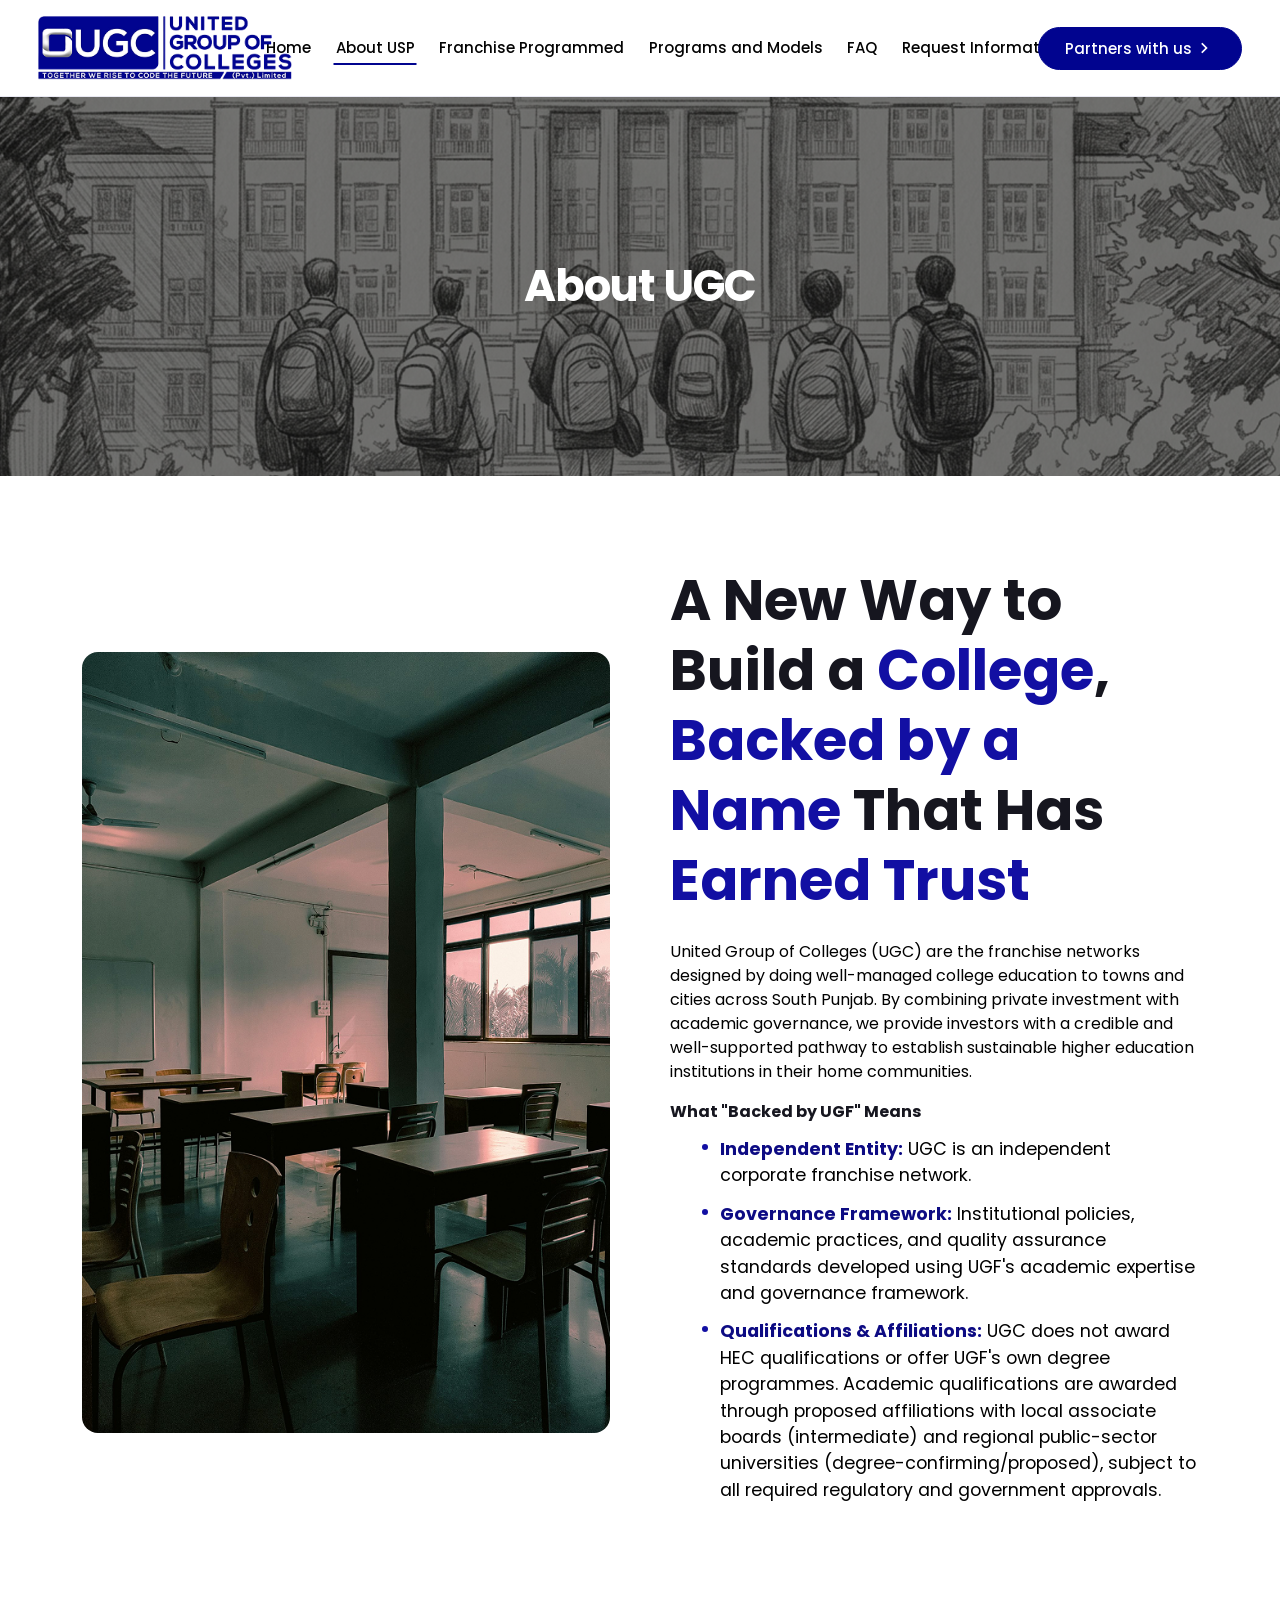
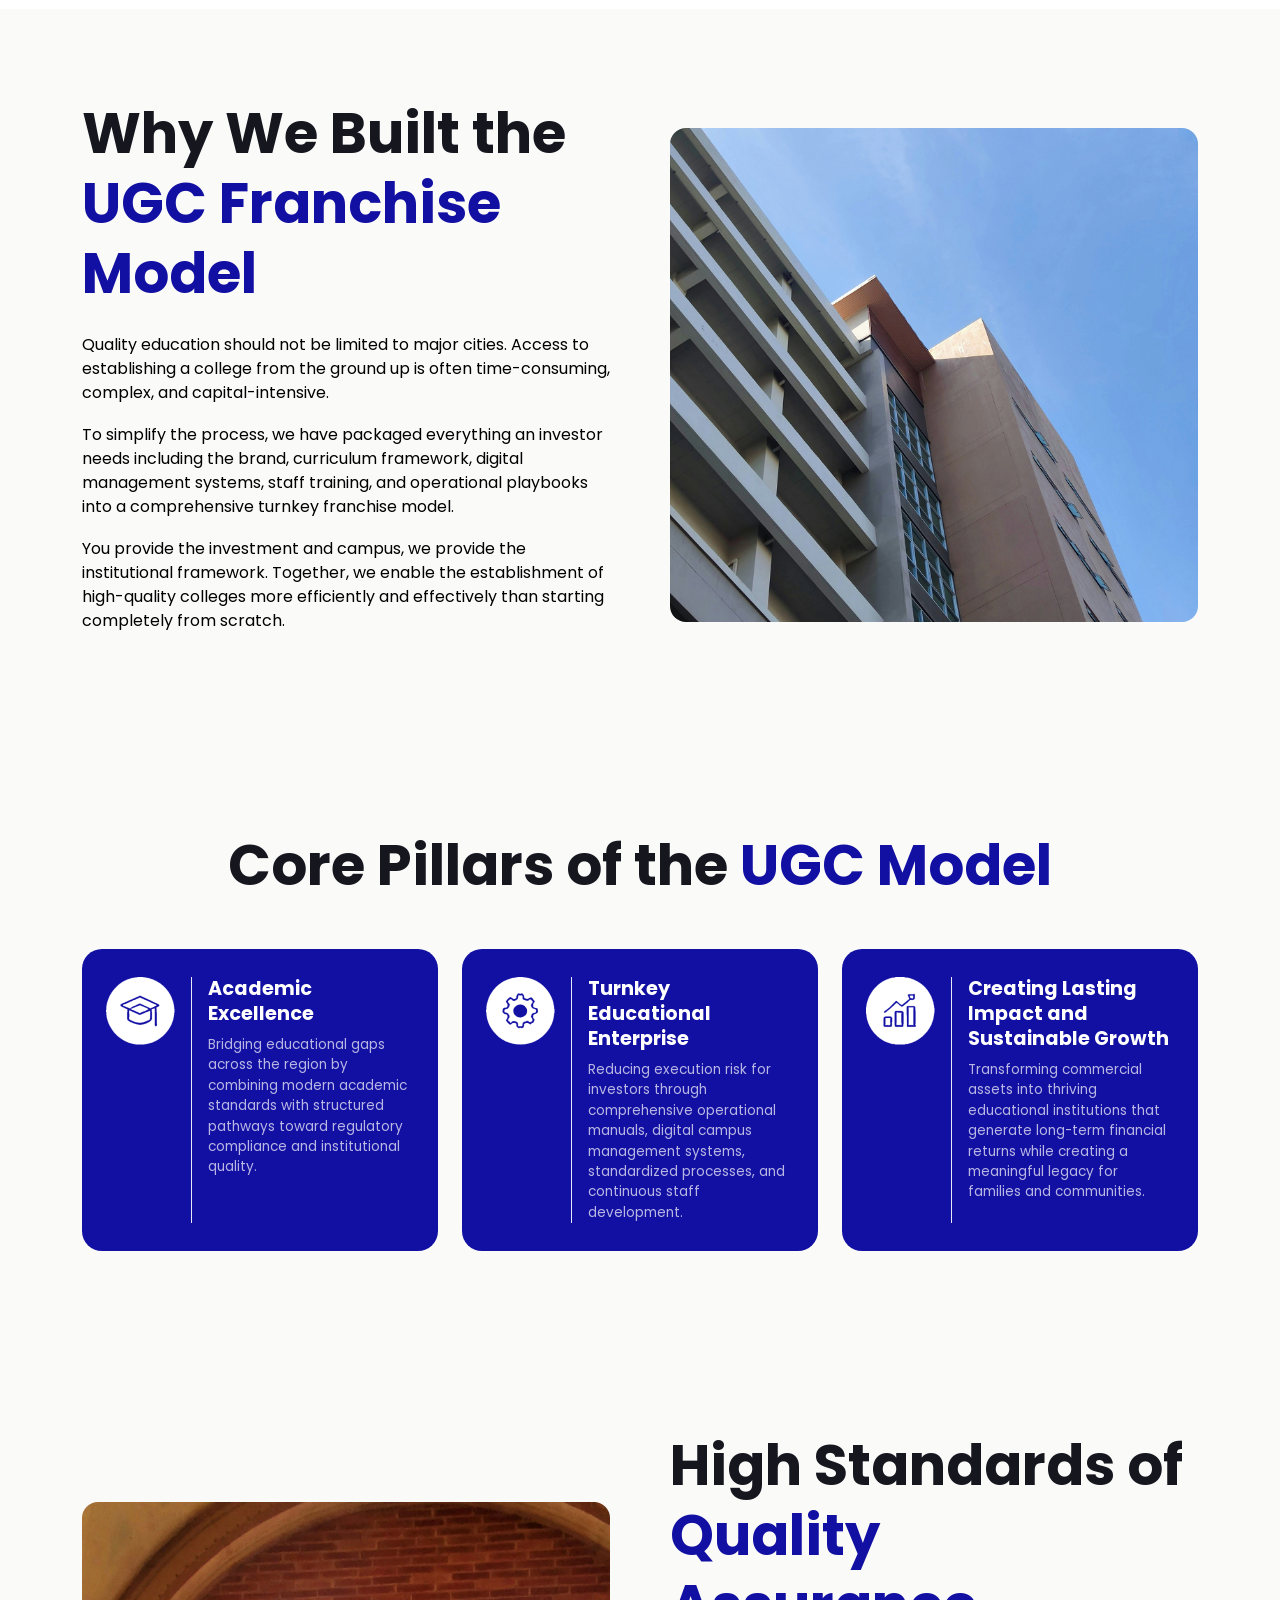
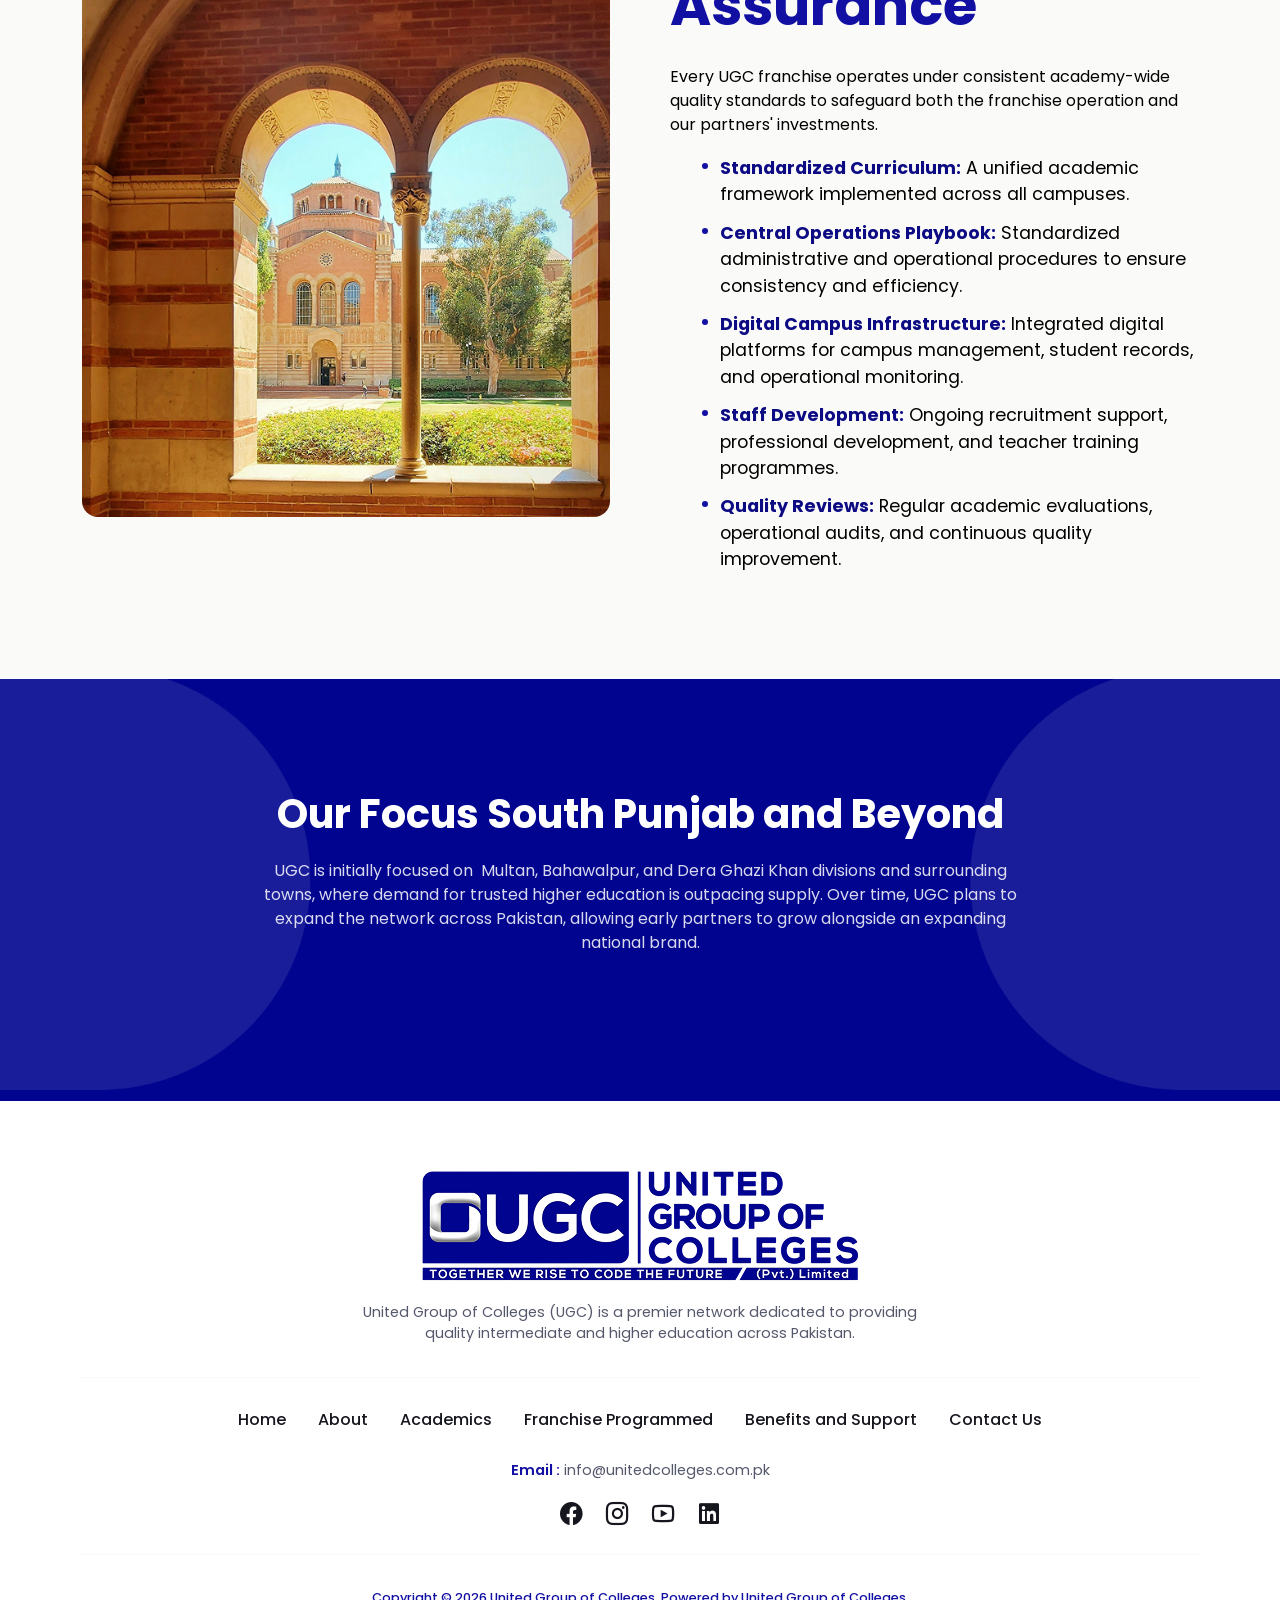
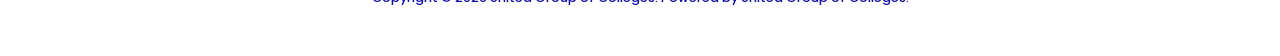
==== commit 854a9d73: "pages added + updation" ====
--- a/about-us.html
+++ b/about-us.html
@@ -257,10 +257,9 @@
 </div>
 	<!-- main holder end -->
 
-	<script src="js/jquery.js?cb=123"></script>
-	<script src="js/jquery-migrate.js?cb=123"></script>
+	<script src="js/jquery.min.js"></script>
+	<script src="js/jquery-migrate.js"></script>
 	<script src="js/vendor.js"></script>
-	<script src="js/home.js?cb=123"></script>
 	<script src="js/app.js"></script>
 
 </body>
--- a/css/main.css
+++ b/css/main.css
@@ -11,4 +11,4 @@
  * Bootstrap  v5.3.8 (https://getbootstrap.com/)
  * Copyright 2011-2025 The Bootstrap Authors
  * Licensed under MIT (https://github.com/twbs/bootstrap/blob/main/LICENSE)
- */:root,[data-bs-theme=light]{--bs-blue:#0d6efd;--bs-indigo:#6610f2;--bs-purple:#6f42c1;--bs-pink:#d63384;--bs-red:#dc3545;--bs-orange:#fd7e14;--bs-yellow:#ffc107;--bs-green:#198754;--bs-teal:#20c997;--bs-cyan:#0dcaf0;--bs-black:#000;--bs-white:#fff;--bs-gray:#6c757d;--bs-gray-dark:#343a40;--bs-gray-100:#f8f9fa;--bs-gray-200:#e9ecef;--bs-gray-300:#dee2e6;--bs-gray-400:#ced4da;--bs-gray-500:#adb5bd;--bs-gray-600:#6c757d;--bs-gray-700:#495057;--bs-gray-800:#343a40;--bs-gray-900:#212529;--bs-primary:#0d6efd;--bs-secondary:#6c757d;--bs-success:#198754;--bs-info:#0dcaf0;--bs-warning:#ffc107;--bs-danger:#dc3545;--bs-light:#f8f9fa;--bs-dark:#212529;--bs-primary-rgb:13,110,253;--bs-secondary-rgb:108,117,125;--bs-success-rgb:25,135,84;--bs-info-rgb:13,202,240;--bs-warning-rgb:255,193,7;--bs-danger-rgb:220,53,69;--bs-light-rgb:248,249,250;--bs-dark-rgb:33,37,41;--bs-primary-text-emphasis:#052c65;--bs-secondary-text-emphasis:#2b2f32;--bs-success-text-emphasis:#0a3622;--bs-info-text-emphasis:#055160;--bs-warning-text-emphasis:#664d03;--bs-danger-text-emphasis:#58151c;--bs-light-text-emphasis:#495057;--bs-dark-text-emphasis:#495057;--bs-primary-bg-subtle:#cfe2ff;--bs-secondary-bg-subtle:#e2e3e5;--bs-success-bg-subtle:#d1e7dd;--bs-info-bg-subtle:#cff4fc;--bs-warning-bg-subtle:#fff3cd;--bs-danger-bg-subtle:#f8d7da;--bs-light-bg-subtle:#fcfcfd;--bs-dark-bg-subtle:#ced4da;--bs-primary-border-subtle:#9ec5fe;--bs-secondary-border-subtle:#c4c8cb;--bs-success-border-subtle:#a3cfbb;--bs-info-border-subtle:#9eeaf9;--bs-warning-border-subtle:#ffe69c;--bs-danger-border-subtle:#f1aeb5;--bs-light-border-subtle:#e9ecef;--bs-dark-border-subtle:#adb5bd;--bs-white-rgb:255,255,255;--bs-black-rgb:0,0,0;--bs-font-sans-serif:system-ui,-apple-system,"Segoe UI",Roboto,"Helvetica Neue","Noto Sans","Liberation Sans",Arial,sans-serif,"Apple Color Emoji","Segoe UI Emoji","Segoe UI Symbol","Noto Color Emoji";--bs-font-monospace:SFMono-Regular,Menlo,Monaco,Consolas,"Liberation Mono","Courier New",monospace;--bs-gradient:linear-gradient(180deg,hsla(0,0%,100%,.15),hsla(0,0%,100%,0));--bs-body-font-family:var(--bs-font-sans-serif);--bs-body-font-size:1rem;--bs-body-font-weight:400;--bs-body-line-height:1.5;--bs-body-color:#212529;--bs-body-color-rgb:33,37,41;--bs-body-bg:#fff;--bs-body-bg-rgb:255,255,255;--bs-emphasis-color:#000;--bs-emphasis-color-rgb:0,0,0;--bs-secondary-color:rgba(33,37,41,.75);--bs-secondary-color-rgb:33,37,41;--bs-secondary-bg:#e9ecef;--bs-secondary-bg-rgb:233,236,239;--bs-tertiary-color:rgba(33,37,41,.5);--bs-tertiary-color-rgb:33,37,41;--bs-tertiary-bg:#f8f9fa;--bs-tertiary-bg-rgb:248,249,250;--bs-heading-color:inherit;--bs-link-color:#0d6efd;--bs-link-color-rgb:13,110,253;--bs-link-decoration:underline;--bs-link-hover-color:#0a58ca;--bs-link-hover-color-rgb:10,88,202;--bs-code-color:#d63384;--bs-highlight-color:#212529;--bs-highlight-bg:#fff3cd;--bs-border-width:1px;--bs-border-style:solid;--bs-border-color:#dee2e6;--bs-border-color-translucent:rgba(0,0,0,.175);--bs-border-radius:0.375rem;--bs-border-radius-sm:0.25rem;--bs-border-radius-lg:0.5rem;--bs-border-radius-xl:1rem;--bs-border-radius-xxl:2rem;--bs-border-radius-2xl:var(--bs-border-radius-xxl);--bs-border-radius-pill:50rem;--bs-box-shadow:0 0.5rem 1rem rgba(0,0,0,.15);--bs-box-shadow-sm:0 0.125rem 0.25rem rgba(0,0,0,.075);--bs-box-shadow-lg:0 1rem 3rem rgba(0,0,0,.175);--bs-box-shadow-inset:inset 0 1px 2px rgba(0,0,0,.075);--bs-focus-ring-width:0.25rem;--bs-focus-ring-opacity:0.25;--bs-focus-ring-color:rgba(13,110,253,.25);--bs-form-valid-color:#198754;--bs-form-valid-border-color:#198754;--bs-form-invalid-color:#dc3545;--bs-form-invalid-border-color:#dc3545}[data-bs-theme=dark]{--bs-body-color:#dee2e6;--bs-body-color-rgb:222,226,230;--bs-body-bg:#212529;--bs-body-bg-rgb:33,37,41;--bs-emphasis-color:#fff;--bs-emphasis-color-rgb:255,255,255;--bs-secondary-color:rgba(222,226,230,.75);--bs-secondary-color-rgb:222,226,230;--bs-secondary-bg:#343a40;--bs-secondary-bg-rgb:52,58,64;--bs-tertiary-color:rgba(222,226,230,.5);--bs-tertiary-color-rgb:222,226,230;--bs-tertiary-bg:#2b3035;--bs-tertiary-bg-rgb:43,48,53;--bs-primary-text-emphasis:#6ea8fe;--bs-secondary-text-emphasis:#a7acb1;--bs-success-text-emphasis:#75b798;--bs-info-text-emphasis:#6edff6;--bs-warning-text-emphasis:#ffda6a;--bs-danger-text-emphasis:#ea868f;--bs-light-text-emphasis:#f8f9fa;--bs-dark-text-emphasis:#dee2e6;--bs-primary-bg-subtle:#031633;--bs-secondary-bg-subtle:#161719;--bs-success-bg-subtle:#051b11;--bs-info-bg-subtle:#032830;--bs-warning-bg-subtle:#332701;--bs-danger-bg-subtle:#2c0b0e;--bs-light-bg-subtle:#343a40;--bs-dark-bg-subtle:#1a1d20;--bs-primary-border-subtle:#084298;--bs-secondary-border-subtle:#41464b;--bs-success-border-subtle:#0f5132;--bs-info-border-subtle:#087990;--bs-warning-border-subtle:#997404;--bs-danger-border-subtle:#842029;--bs-light-border-subtle:#495057;--bs-dark-border-subtle:#343a40;--bs-heading-color:inherit;--bs-link-color:#6ea8fe;--bs-link-hover-color:#8bb9fe;--bs-link-color-rgb:110,168,254;--bs-link-hover-color-rgb:139,185,254;--bs-code-color:#e685b5;--bs-highlight-color:#dee2e6;--bs-highlight-bg:#664d03;--bs-border-color:#495057;--bs-border-color-translucent:hsla(0,0%,100%,.15);--bs-form-valid-color:#75b798;--bs-form-valid-border-color:#75b798;--bs-form-invalid-color:#ea868f;--bs-form-invalid-border-color:#ea868f;color-scheme:dark}*,:after,:before{box-sizing:border-box}@media (prefers-reduced-motion:no-preference){:root{scroll-behavior:smooth}}body{-webkit-text-size-adjust:100%;-webkit-tap-highlight-color:rgba(0,0,0,0);background-color:var(--bs-body-bg);color:var(--bs-body-color);font-family:var(--bs-body-font-family);font-size:var(--bs-body-font-size);font-weight:var(--bs-body-font-weight);line-height:var(--bs-body-line-height);margin:0;text-align:var(--bs-body-text-align)}hr{border-top:var(--bs-border-width) solid;color:inherit;margin:1rem 0;opacity:.25}.h1,.h2,.h3,.h4,.h5,.h6,h1,h2,h3,h4,h5,h6{color:var(--bs-heading-color);font-weight:500;line-height:1.2;margin-bottom:.5rem;margin-top:0}.h1,h1{font-size:calc(1.375rem + 1.5vw)}@media (min-width:1200px){.h1,h1{font-size:2.5rem}}.h2,h2{font-size:calc(1.325rem + .9vw)}@media (min-width:1200px){.h2,h2{font-size:2rem}}.h3,h3{font-size:calc(1.3rem + .6vw)}@media (min-width:1200px){.h3,h3{font-size:1.75rem}}.h4,h4{font-size:calc(1.275rem + .3vw)}@media (min-width:1200px){.h4,h4{font-size:1.5rem}}.h5,h5{font-size:1.25rem}.h6,h6{font-size:1rem}p{margin-bottom:1rem;margin-top:0}abbr[title]{cursor:help;-webkit-text-decoration:underline dotted;text-decoration:underline dotted;-webkit-text-decoration-skip-ink:none;text-decoration-skip-ink:none}address{font-style:normal;line-height:inherit;margin-bottom:1rem}ol,ul{padding-left:2rem}dl,ol,ul{margin-bottom:1rem;margin-top:0}ol ol,ol ul,ul ol,ul ul{margin-bottom:0}dt{font-weight:700}dd{margin-bottom:.5rem;margin-left:0}blockquote{margin:0 0 1rem}b,strong{font-weight:bolder}.small,small{font-size:.875em}.mark,mark{background-color:var(--bs-highlight-bg);color:var(--bs-highlight-color);padding:.1875em}sub,sup{font-size:.75em;line-height:0;position:relative;vertical-align:baseline}sub{bottom:-.25em}sup{top:-.5em}a{color:rgba(var(--bs-link-color-rgb),var(--bs-link-opacity,1));text-decoration:underline}a:hover{--bs-link-color-rgb:var(--bs-link-hover-color-rgb)}a:not([href]):not([class]),a:not([href]):not([class]):hover{color:inherit;text-decoration:none}code,kbd,pre,samp{font-family:var(--bs-font-monospace);font-size:1em}pre{display:block;font-size:.875em;margin-bottom:1rem;margin-top:0;overflow:auto}pre code{color:inherit;font-size:inherit;word-break:normal}code{word-wrap:break-word;color:var(--bs-code-color);font-size:.875em}a>code{color:inherit}kbd{background-color:var(--bs-body-color);border-radius:.25rem;color:var(--bs-body-bg);font-size:.875em;padding:.1875rem .375rem}kbd kbd{font-size:1em;padding:0}figure{margin:0 0 1rem}img,svg{vertical-align:middle}table{border-collapse:collapse;caption-side:bottom}caption{color:var(--bs-secondary-color);padding-bottom:.5rem;padding-top:.5rem;text-align:left}th{text-align:inherit;text-align:-webkit-match-parent}tbody,td,tfoot,th,thead,tr{border:0 solid;border-color:inherit}label{display:inline-block}button{border-radius:0}button:focus:not(:focus-visible){outline:0}button,input,optgroup,select,textarea{font-family:inherit;font-size:inherit;line-height:inherit;margin:0}button,select{text-transform:none}[role=button]{cursor:pointer}select{word-wrap:normal}select:disabled{opacity:1}[list]:not([type=date]):not([type=datetime-local]):not([type=month]):not([type=week]):not([type=time])::-webkit-calendar-picker-indicator{display:none!important}[type=button],[type=reset],[type=submit],button{-webkit-appearance:button}[type=button]:not(:disabled),[type=reset]:not(:disabled),[type=submit]:not(:disabled),button:not(:disabled){cursor:pointer}::-moz-focus-inner{border-style:none;padding:0}fieldset{min-width:0}legend{float:left;font-size:calc(1.275rem + .3vw);line-height:inherit;margin-bottom:.5rem;padding:0;width:100%}@media (min-width:1200px){legend{font-size:1.5rem}}legend+*{clear:left}::-webkit-datetime-edit-day-field,::-webkit-datetime-edit-fields-wrapper,::-webkit-datetime-edit-hour-field,::-webkit-datetime-edit-minute,::-webkit-datetime-edit-month-field,::-webkit-datetime-edit-text,::-webkit-datetime-edit-year-field{padding:0}::-webkit-inner-spin-button{height:auto}[type=search]{-webkit-appearance:textfield;outline-offset:-2px}[type=search]::-webkit-search-cancel-button{cursor:pointer;filter:grayscale(1)}::-webkit-search-decoration{-webkit-appearance:none}::-webkit-color-swatch-wrapper{padding:0}::file-selector-button{-webkit-appearance:button;font:inherit}output{display:inline-block}iframe{border:0}summary{cursor:pointer;display:list-item}progress{vertical-align:baseline}[hidden]{display:none!important}.lead{font-size:1.25rem;font-weight:300}.display-1{font-size:calc(1.625rem + 4.5vw);font-weight:300;line-height:1.2}@media (min-width:1200px){.display-1{font-size:5rem}}.display-2{font-size:calc(1.575rem + 3.9vw);font-weight:300;line-height:1.2}@media (min-width:1200px){.display-2{font-size:4.5rem}}.display-3{font-size:calc(1.525rem + 3.3vw);font-weight:300;line-height:1.2}@media (min-width:1200px){.display-3{font-size:4rem}}.display-4{font-size:calc(1.475rem + 2.7vw);font-weight:300;line-height:1.2}@media (min-width:1200px){.display-4{font-size:3.5rem}}.display-5{font-size:calc(1.425rem + 2.1vw);font-weight:300;line-height:1.2}@media (min-width:1200px){.display-5{font-size:3rem}}.display-6{font-size:calc(1.375rem + 1.5vw);font-weight:300;line-height:1.2}@media (min-width:1200px){.display-6{font-size:2.5rem}}.list-inline,.list-unstyled{list-style:none;padding-left:0}.list-inline-item{display:inline-block}.list-inline-item:not(:last-child){margin-right:.5rem}.initialism{font-size:.875em;text-transform:uppercase}.blockquote{font-size:1.25rem;margin-bottom:1rem}.blockquote>:last-child{margin-bottom:0}.blockquote-footer{color:#6c757d;font-size:.875em;margin-bottom:1rem;margin-top:-1rem}.blockquote-footer:before{content:"— "}.img-fluid,.img-thumbnail{height:auto;max-width:100%}.img-thumbnail{background-color:var(--bs-body-bg);border:var(--bs-border-width) solid var(--bs-border-color);border-radius:var(--bs-border-radius);padding:.25rem}.figure{display:inline-block}.figure-img{line-height:1;margin-bottom:.5rem}.figure-caption{color:var(--bs-secondary-color);font-size:.875em}.container,.container-fluid,.container-lg,.container-md,.container-sm,.container-xl,.container-xxl{--bs-gutter-x:1.5rem;--bs-gutter-y:0;margin-left:auto;margin-right:auto;padding-left:calc(var(--bs-gutter-x)*.5);padding-right:calc(var(--bs-gutter-x)*.5);width:100%}@media (min-width:576px){.container,.container-sm{max-width:540px}}@media (min-width:768px){.container,.container-md,.container-sm{max-width:720px}}@media (min-width:992px){.container,.container-lg,.container-md,.container-sm{max-width:960px}}@media (min-width:1200px){.container,.container-lg,.container-md,.container-sm,.container-xl{max-width:1140px}}@media (min-width:1400px){.container,.container-lg,.container-md,.container-sm,.container-xl,.container-xxl{max-width:1320px}}:root{--bs-breakpoint-xs:0;--bs-breakpoint-sm:576px;--bs-breakpoint-md:768px;--bs-breakpoint-lg:992px;--bs-breakpoint-xl:1200px;--bs-breakpoint-xxl:1400px}.row{--bs-gutter-x:1.5rem;--bs-gutter-y:0;display:flex;flex-wrap:wrap;margin-left:calc(var(--bs-gutter-x)*-.5);margin-right:calc(var(--bs-gutter-x)*-.5);margin-top:calc(var(--bs-gutter-y)*-1)}.row>*{flex-shrink:0;margin-top:var(--bs-gutter-y);max-width:100%;padding-left:calc(var(--bs-gutter-x)*.5);padding-right:calc(var(--bs-gutter-x)*.5);width:100%}.col{flex:1 0 0}.row-cols-auto>*{flex:0 0 auto;width:auto}.row-cols-1>*{flex:0 0 auto;width:100%}.row-cols-2>*{flex:0 0 auto;width:50%}.row-cols-3>*{flex:0 0 auto;width:33.33333333%}.row-cols-4>*{flex:0 0 auto;width:25%}.row-cols-5>*{flex:0 0 auto;width:20%}.row-cols-6>*{flex:0 0 auto;width:16.66666667%}.col-auto{flex:0 0 auto;width:auto}.col-1{flex:0 0 auto;width:8.33333333%}.col-2{flex:0 0 auto;width:16.66666667%}.col-3{flex:0 0 auto;width:25%}.col-4{flex:0 0 auto;width:33.33333333%}.col-5{flex:0 0 auto;width:41.66666667%}.col-6{flex:0 0 auto;width:50%}.col-7{flex:0 0 auto;width:58.33333333%}.col-8{flex:0 0 auto;width:66.66666667%}.col-9{flex:0 0 auto;width:75%}.col-10{flex:0 0 auto;width:83.33333333%}.col-11{flex:0 0 auto;width:91.66666667%}.col-12{flex:0 0 auto;width:100%}.offset-1{margin-left:8.33333333%}.offset-2{margin-left:16.66666667%}.offset-3{margin-left:25%}.offset-4{margin-left:33.33333333%}.offset-5{margin-left:41.66666667%}.offset-6{margin-left:50%}.offset-7{margin-left:58.33333333%}.offset-8{margin-left:66.66666667%}.offset-9{margin-left:75%}.offset-10{margin-left:83.33333333%}.offset-11{margin-left:91.66666667%}.g-0,.gx-0{--bs-gutter-x:0}.g-0,.gy-0{--bs-gutter-y:0}.g-1,.gx-1{--bs-gutter-x:0.25rem}.g-1,.gy-1{--bs-gutter-y:0.25rem}.g-2,.gx-2{--bs-gutter-x:0.5rem}.g-2,.gy-2{--bs-gutter-y:0.5rem}.g-3,.gx-3{--bs-gutter-x:1rem}.g-3,.gy-3{--bs-gutter-y:1rem}.g-4,.gx-4{--bs-gutter-x:1.5rem}.g-4,.gy-4{--bs-gutter-y:1.5rem}.g-5,.gx-5{--bs-gutter-x:3rem}.g-5,.gy-5{--bs-gutter-y:3rem}@media (min-width:576px){.col-sm{flex:1 0 0}.row-cols-sm-auto>*{flex:0 0 auto;width:auto}.row-cols-sm-1>*{flex:0 0 auto;width:100%}.row-cols-sm-2>*{flex:0 0 auto;width:50%}.row-cols-sm-3>*{flex:0 0 auto;width:33.33333333%}.row-cols-sm-4>*{flex:0 0 auto;width:25%}.row-cols-sm-5>*{flex:0 0 auto;width:20%}.row-cols-sm-6>*{flex:0 0 auto;width:16.66666667%}.col-sm-auto{flex:0 0 auto;width:auto}.col-sm-1{flex:0 0 auto;width:8.33333333%}.col-sm-2{flex:0 0 auto;width:16.66666667%}.col-sm-3{flex:0 0 auto;width:25%}.col-sm-4{flex:0 0 auto;width:33.33333333%}.col-sm-5{flex:0 0 auto;width:41.66666667%}.col-sm-6{flex:0 0 auto;width:50%}.col-sm-7{flex:0 0 auto;width:58.33333333%}.col-sm-8{flex:0 0 auto;width:66.66666667%}.col-sm-9{flex:0 0 auto;width:75%}.col-sm-10{flex:0 0 auto;width:83.33333333%}.col-sm-11{flex:0 0 auto;width:91.66666667%}.col-sm-12{flex:0 0 auto;width:100%}.offset-sm-0{margin-left:0}.offset-sm-1{margin-left:8.33333333%}.offset-sm-2{margin-left:16.66666667%}.offset-sm-3{margin-left:25%}.offset-sm-4{margin-left:33.33333333%}.offset-sm-5{margin-left:41.66666667%}.offset-sm-6{margin-left:50%}.offset-sm-7{margin-left:58.33333333%}.offset-sm-8{margin-left:66.66666667%}.offset-sm-9{margin-left:75%}.offset-sm-10{margin-left:83.33333333%}.offset-sm-11{margin-left:91.66666667%}.g-sm-0,.gx-sm-0{--bs-gutter-x:0}.g-sm-0,.gy-sm-0{--bs-gutter-y:0}.g-sm-1,.gx-sm-1{--bs-gutter-x:0.25rem}.g-sm-1,.gy-sm-1{--bs-gutter-y:0.25rem}.g-sm-2,.gx-sm-2{--bs-gutter-x:0.5rem}.g-sm-2,.gy-sm-2{--bs-gutter-y:0.5rem}.g-sm-3,.gx-sm-3{--bs-gutter-x:1rem}.g-sm-3,.gy-sm-3{--bs-gutter-y:1rem}.g-sm-4,.gx-sm-4{--bs-gutter-x:1.5rem}.g-sm-4,.gy-sm-4{--bs-gutter-y:1.5rem}.g-sm-5,.gx-sm-5{--bs-gutter-x:3rem}.g-sm-5,.gy-sm-5{--bs-gutter-y:3rem}}@media (min-width:768px){.col-md{flex:1 0 0}.row-cols-md-auto>*{flex:0 0 auto;width:auto}.row-cols-md-1>*{flex:0 0 auto;width:100%}.row-cols-md-2>*{flex:0 0 auto;width:50%}.row-cols-md-3>*{flex:0 0 auto;width:33.33333333%}.row-cols-md-4>*{flex:0 0 auto;width:25%}.row-cols-md-5>*{flex:0 0 auto;width:20%}.row-cols-md-6>*{flex:0 0 auto;width:16.66666667%}.col-md-auto{flex:0 0 auto;width:auto}.col-md-1{flex:0 0 auto;width:8.33333333%}.col-md-2{flex:0 0 auto;width:16.66666667%}.col-md-3{flex:0 0 auto;width:25%}.col-md-4{flex:0 0 auto;width:33.33333333%}.col-md-5{flex:0 0 auto;width:41.66666667%}.col-md-6{flex:0 0 auto;width:50%}.col-md-7{flex:0 0 auto;width:58.33333333%}.col-md-8{flex:0 0 auto;width:66.66666667%}.col-md-9{flex:0 0 auto;width:75%}.col-md-10{flex:0 0 auto;width:83.33333333%}.col-md-11{flex:0 0 auto;width:91.66666667%}.col-md-12{flex:0 0 auto;width:100%}.offset-md-0{margin-left:0}.offset-md-1{margin-left:8.33333333%}.offset-md-2{margin-left:16.66666667%}.offset-md-3{margin-left:25%}.offset-md-4{margin-left:33.33333333%}.offset-md-5{margin-left:41.66666667%}.offset-md-6{margin-left:50%}.offset-md-7{margin-left:58.33333333%}.offset-md-8{margin-left:66.66666667%}.offset-md-9{margin-left:75%}.offset-md-10{margin-left:83.33333333%}.offset-md-11{margin-left:91.66666667%}.g-md-0,.gx-md-0{--bs-gutter-x:0}.g-md-0,.gy-md-0{--bs-gutter-y:0}.g-md-1,.gx-md-1{--bs-gutter-x:0.25rem}.g-md-1,.gy-md-1{--bs-gutter-y:0.25rem}.g-md-2,.gx-md-2{--bs-gutter-x:0.5rem}.g-md-2,.gy-md-2{--bs-gutter-y:0.5rem}.g-md-3,.gx-md-3{--bs-gutter-x:1rem}.g-md-3,.gy-md-3{--bs-gutter-y:1rem}.g-md-4,.gx-md-4{--bs-gutter-x:1.5rem}.g-md-4,.gy-md-4{--bs-gutter-y:1.5rem}.g-md-5,.gx-md-5{--bs-gutter-x:3rem}.g-md-5,.gy-md-5{--bs-gutter-y:3rem}}@media (min-width:992px){.col-lg{flex:1 0 0}.row-cols-lg-auto>*{flex:0 0 auto;width:auto}.row-cols-lg-1>*{flex:0 0 auto;width:100%}.row-cols-lg-2>*{flex:0 0 auto;width:50%}.row-cols-lg-3>*{flex:0 0 auto;width:33.33333333%}.row-cols-lg-4>*{flex:0 0 auto;width:25%}.row-cols-lg-5>*{flex:0 0 auto;width:20%}.row-cols-lg-6>*{flex:0 0 auto;width:16.66666667%}.col-lg-auto{flex:0 0 auto;width:auto}.col-lg-1{flex:0 0 auto;width:8.33333333%}.col-lg-2{flex:0 0 auto;width:16.66666667%}.col-lg-3{flex:0 0 auto;width:25%}.col-lg-4{flex:0 0 auto;width:33.33333333%}.col-lg-5{flex:0 0 auto;width:41.66666667%}.col-lg-6{flex:0 0 auto;width:50%}.col-lg-7{flex:0 0 auto;width:58.33333333%}.col-lg-8{flex:0 0 auto;width:66.66666667%}.col-lg-9{flex:0 0 auto;width:75%}.col-lg-10{flex:0 0 auto;width:83.33333333%}.col-lg-11{flex:0 0 auto;width:91.66666667%}.col-lg-12{flex:0 0 auto;width:100%}.offset-lg-0{margin-left:0}.offset-lg-1{margin-left:8.33333333%}.offset-lg-2{margin-left:16.66666667%}.offset-lg-3{margin-left:25%}.offset-lg-4{margin-left:33.33333333%}.offset-lg-5{margin-left:41.66666667%}.offset-lg-6{margin-left:50%}.offset-lg-7{margin-left:58.33333333%}.offset-lg-8{margin-left:66.66666667%}.offset-lg-9{margin-left:75%}.offset-lg-10{margin-left:83.33333333%}.offset-lg-11{margin-left:91.66666667%}.g-lg-0,.gx-lg-0{--bs-gutter-x:0}.g-lg-0,.gy-lg-0{--bs-gutter-y:0}.g-lg-1,.gx-lg-1{--bs-gutter-x:0.25rem}.g-lg-1,.gy-lg-1{--bs-gutter-y:0.25rem}.g-lg-2,.gx-lg-2{--bs-gutter-x:0.5rem}.g-lg-2,.gy-lg-2{--bs-gutter-y:0.5rem}.g-lg-3,.gx-lg-3{--bs-gutter-x:1rem}.g-lg-3,.gy-lg-3{--bs-gutter-y:1rem}.g-lg-4,.gx-lg-4{--bs-gutter-x:1.5rem}.g-lg-4,.gy-lg-4{--bs-gutter-y:1.5rem}.g-lg-5,.gx-lg-5{--bs-gutter-x:3rem}.g-lg-5,.gy-lg-5{--bs-gutter-y:3rem}}@media (min-width:1200px){.col-xl{flex:1 0 0}.row-cols-xl-auto>*{flex:0 0 auto;width:auto}.row-cols-xl-1>*{flex:0 0 auto;width:100%}.row-cols-xl-2>*{flex:0 0 auto;width:50%}.row-cols-xl-3>*{flex:0 0 auto;width:33.33333333%}.row-cols-xl-4>*{flex:0 0 auto;width:25%}.row-cols-xl-5>*{flex:0 0 auto;width:20%}.row-cols-xl-6>*{flex:0 0 auto;width:16.66666667%}.col-xl-auto{flex:0 0 auto;width:auto}.col-xl-1{flex:0 0 auto;width:8.33333333%}.col-xl-2{flex:0 0 auto;width:16.66666667%}.col-xl-3{flex:0 0 auto;width:25%}.col-xl-4{flex:0 0 auto;width:33.33333333%}.col-xl-5{flex:0 0 auto;width:41.66666667%}.col-xl-6{flex:0 0 auto;width:50%}.col-xl-7{flex:0 0 auto;width:58.33333333%}.col-xl-8{flex:0 0 auto;width:66.66666667%}.col-xl-9{flex:0 0 auto;width:75%}.col-xl-10{flex:0 0 auto;width:83.33333333%}.col-xl-11{flex:0 0 auto;width:91.66666667%}.col-xl-12{flex:0 0 auto;width:100%}.offset-xl-0{margin-left:0}.offset-xl-1{margin-left:8.33333333%}.offset-xl-2{margin-left:16.66666667%}.offset-xl-3{margin-left:25%}.offset-xl-4{margin-left:33.33333333%}.offset-xl-5{margin-left:41.66666667%}.offset-xl-6{margin-left:50%}.offset-xl-7{margin-left:58.33333333%}.offset-xl-8{margin-left:66.66666667%}.offset-xl-9{margin-left:75%}.offset-xl-10{margin-left:83.33333333%}.offset-xl-11{margin-left:91.66666667%}.g-xl-0,.gx-xl-0{--bs-gutter-x:0}.g-xl-0,.gy-xl-0{--bs-gutter-y:0}.g-xl-1,.gx-xl-1{--bs-gutter-x:0.25rem}.g-xl-1,.gy-xl-1{--bs-gutter-y:0.25rem}.g-xl-2,.gx-xl-2{--bs-gutter-x:0.5rem}.g-xl-2,.gy-xl-2{--bs-gutter-y:0.5rem}.g-xl-3,.gx-xl-3{--bs-gutter-x:1rem}.g-xl-3,.gy-xl-3{--bs-gutter-y:1rem}.g-xl-4,.gx-xl-4{--bs-gutter-x:1.5rem}.g-xl-4,.gy-xl-4{--bs-gutter-y:1.5rem}.g-xl-5,.gx-xl-5{--bs-gutter-x:3rem}.g-xl-5,.gy-xl-5{--bs-gutter-y:3rem}}@media (min-width:1400px){.col-xxl{flex:1 0 0}.row-cols-xxl-auto>*{flex:0 0 auto;width:auto}.row-cols-xxl-1>*{flex:0 0 auto;width:100%}.row-cols-xxl-2>*{flex:0 0 auto;width:50%}.row-cols-xxl-3>*{flex:0 0 auto;width:33.33333333%}.row-cols-xxl-4>*{flex:0 0 auto;width:25%}.row-cols-xxl-5>*{flex:0 0 auto;width:20%}.row-cols-xxl-6>*{flex:0 0 auto;width:16.66666667%}.col-xxl-auto{flex:0 0 auto;width:auto}.col-xxl-1{flex:0 0 auto;width:8.33333333%}.col-xxl-2{flex:0 0 auto;width:16.66666667%}.col-xxl-3{flex:0 0 auto;width:25%}.col-xxl-4{flex:0 0 auto;width:33.33333333%}.col-xxl-5{flex:0 0 auto;width:41.66666667%}.col-xxl-6{flex:0 0 auto;width:50%}.col-xxl-7{flex:0 0 auto;width:58.33333333%}.col-xxl-8{flex:0 0 auto;width:66.66666667%}.col-xxl-9{flex:0 0 auto;width:75%}.col-xxl-10{flex:0 0 auto;width:83.33333333%}.col-xxl-11{flex:0 0 auto;width:91.66666667%}.col-xxl-12{flex:0 0 auto;width:100%}.offset-xxl-0{margin-left:0}.offset-xxl-1{margin-left:8.33333333%}.offset-xxl-2{margin-left:16.66666667%}.offset-xxl-3{margin-left:25%}.offset-xxl-4{margin-left:33.33333333%}.offset-xxl-5{margin-left:41.66666667%}.offset-xxl-6{margin-left:50%}.offset-xxl-7{margin-left:58.33333333%}.offset-xxl-8{margin-left:66.66666667%}.offset-xxl-9{margin-left:75%}.offset-xxl-10{margin-left:83.33333333%}.offset-xxl-11{margin-left:91.66666667%}.g-xxl-0,.gx-xxl-0{--bs-gutter-x:0}.g-xxl-0,.gy-xxl-0{--bs-gutter-y:0}.g-xxl-1,.gx-xxl-1{--bs-gutter-x:0.25rem}.g-xxl-1,.gy-xxl-1{--bs-gutter-y:0.25rem}.g-xxl-2,.gx-xxl-2{--bs-gutter-x:0.5rem}.g-xxl-2,.gy-xxl-2{--bs-gutter-y:0.5rem}.g-xxl-3,.gx-xxl-3{--bs-gutter-x:1rem}.g-xxl-3,.gy-xxl-3{--bs-gutter-y:1rem}.g-xxl-4,.gx-xxl-4{--bs-gutter-x:1.5rem}.g-xxl-4,.gy-xxl-4{--bs-gutter-y:1.5rem}.g-xxl-5,.gx-xxl-5{--bs-gutter-x:3rem}.g-xxl-5,.gy-xxl-5{--bs-gutter-y:3rem}}.table{--bs-table-color-type:initial;--bs-table-bg-type:initial;--bs-table-color-state:initial;--bs-table-bg-state:initial;--bs-table-color:var(--bs-emphasis-color);--bs-table-bg:var(--bs-body-bg);--bs-table-border-color:var(--bs-border-color);--bs-table-accent-bg:transparent;--bs-table-striped-color:var(--bs-emphasis-color);--bs-table-striped-bg:rgba(var(--bs-emphasis-color-rgb),0.05);--bs-table-active-color:var(--bs-emphasis-color);--bs-table-active-bg:rgba(var(--bs-emphasis-color-rgb),0.1);--bs-table-hover-color:var(--bs-emphasis-color);--bs-table-hover-bg:rgba(var(--bs-emphasis-color-rgb),0.075);border-color:var(--bs-table-border-color);margin-bottom:1rem;vertical-align:top;width:100%}.table>:not(caption)>*>*{background-color:var(--bs-table-bg);border-bottom-width:var(--bs-border-width);box-shadow:inset 0 0 0 9999px var(--bs-table-bg-state,var(--bs-table-bg-type,var(--bs-table-accent-bg)));color:var(--bs-table-color-state,var(--bs-table-color-type,var(--bs-table-color)));padding:.5rem}.table>tbody{vertical-align:inherit}.table>thead{vertical-align:bottom}.table-group-divider{border-top:calc(var(--bs-border-width)*2) solid}.caption-top{caption-side:top}.table-sm>:not(caption)>*>*{padding:.25rem}.table-bordered>:not(caption)>*{border-width:var(--bs-border-width) 0}.table-bordered>:not(caption)>*>*{border-width:0 var(--bs-border-width)}.table-borderless>:not(caption)>*>*{border-bottom-width:0}.table-borderless>:not(:first-child){border-top-width:0}.table-striped-columns>:not(caption)>tr>:nth-child(2n),.table-striped>tbody>tr:nth-of-type(odd)>*{--bs-table-color-type:var(--bs-table-striped-color);--bs-table-bg-type:var(--bs-table-striped-bg)}.table-active{--bs-table-color-state:var(--bs-table-active-color);--bs-table-bg-state:var(--bs-table-active-bg)}.table-hover>tbody>tr:hover>*{--bs-table-color-state:var(--bs-table-hover-color);--bs-table-bg-state:var(--bs-table-hover-bg)}.table-primary{--bs-table-color:#000;--bs-table-bg:#cfe2ff;--bs-table-border-color:#a6b5cc;--bs-table-striped-bg:#c5d7f2;--bs-table-striped-color:#000;--bs-table-active-bg:#bacbe6;--bs-table-active-color:#000;--bs-table-hover-bg:#bfd1ec;--bs-table-hover-color:#000}.table-primary,.table-secondary{border-color:var(--bs-table-border-color);color:var(--bs-table-color)}.table-secondary{--bs-table-color:#000;--bs-table-bg:#e2e3e5;--bs-table-border-color:#b5b6b7;--bs-table-striped-bg:#d7d8da;--bs-table-striped-color:#000;--bs-table-active-bg:#cbccce;--bs-table-active-color:#000;--bs-table-hover-bg:#d1d2d4;--bs-table-hover-color:#000}.table-success{--bs-table-color:#000;--bs-table-bg:#d1e7dd;--bs-table-border-color:#a7b9b1;--bs-table-striped-bg:#c7dbd2;--bs-table-striped-color:#000;--bs-table-active-bg:#bcd0c7;--bs-table-active-color:#000;--bs-table-hover-bg:#c1d6cc;--bs-table-hover-color:#000}.table-info,.table-success{border-color:var(--bs-table-border-color);color:var(--bs-table-color)}.table-info{--bs-table-color:#000;--bs-table-bg:#cff4fc;--bs-table-border-color:#a6c3ca;--bs-table-striped-bg:#c5e8ef;--bs-table-striped-color:#000;--bs-table-active-bg:#badce3;--bs-table-active-color:#000;--bs-table-hover-bg:#bfe2e9;--bs-table-hover-color:#000}.table-warning{--bs-table-color:#000;--bs-table-bg:#fff3cd;--bs-table-border-color:#ccc2a4;--bs-table-striped-bg:#f2e7c3;--bs-table-striped-color:#000;--bs-table-active-bg:#e6dbb9;--bs-table-active-color:#000;--bs-table-hover-bg:#ece1be;--bs-table-hover-color:#000}.table-danger,.table-warning{border-color:var(--bs-table-border-color);color:var(--bs-table-color)}.table-danger{--bs-table-color:#000;--bs-table-bg:#f8d7da;--bs-table-border-color:#c6acae;--bs-table-striped-bg:#eccccf;--bs-table-striped-color:#000;--bs-table-active-bg:#dfc2c4;--bs-table-active-color:#000;--bs-table-hover-bg:#e5c7ca;--bs-table-hover-color:#000}.table-light{--bs-table-color:#000;--bs-table-bg:#f8f9fa;--bs-table-border-color:#c6c7c8;--bs-table-striped-bg:#ecedee;--bs-table-striped-color:#000;--bs-table-active-bg:#dfe0e1;--bs-table-active-color:#000;--bs-table-hover-bg:#e5e6e7;--bs-table-hover-color:#000}.table-dark,.table-light{border-color:var(--bs-table-border-color);color:var(--bs-table-color)}.table-dark{--bs-table-color:#fff;--bs-table-bg:#212529;--bs-table-border-color:#4d5154;--bs-table-striped-bg:#2c3034;--bs-table-striped-color:#fff;--bs-table-active-bg:#373b3e;--bs-table-active-color:#fff;--bs-table-hover-bg:#323539;--bs-table-hover-color:#fff}.table-responsive{-webkit-overflow-scrolling:touch;overflow-x:auto}@media (max-width:575.98px){.table-responsive-sm{-webkit-overflow-scrolling:touch;overflow-x:auto}}@media (max-width:767.98px){.table-responsive-md{-webkit-overflow-scrolling:touch;overflow-x:auto}}@media (max-width:991.98px){.table-responsive-lg{-webkit-overflow-scrolling:touch;overflow-x:auto}}@media (max-width:1199.98px){.table-responsive-xl{-webkit-overflow-scrolling:touch;overflow-x:auto}}@media (max-width:1399.98px){.table-responsive-xxl{-webkit-overflow-scrolling:touch;overflow-x:auto}}.form-label{margin-bottom:.5rem}.col-form-label{font-size:inherit;line-height:1.5;margin-bottom:0;padding-bottom:calc(.375rem + var(--bs-border-width));padding-top:calc(.375rem + var(--bs-border-width))}.col-form-label-lg{font-size:1.25rem;padding-bottom:calc(.5rem + var(--bs-border-width));padding-top:calc(.5rem + var(--bs-border-width))}.col-form-label-sm{font-size:.875rem;padding-bottom:calc(.25rem + var(--bs-border-width));padding-top:calc(.25rem + var(--bs-border-width))}.form-text{color:var(--bs-secondary-color);font-size:.875em;margin-top:.25rem}.form-control{-webkit-appearance:none;-moz-appearance:none;appearance:none;background-clip:padding-box;background-color:var(--bs-body-bg);border:var(--bs-border-width) solid var(--bs-border-color);border-radius:var(--bs-border-radius);color:var(--bs-body-color);display:block;font-size:1rem;font-weight:400;line-height:1.5;padding:.375rem .75rem;transition:border-color .15s ease-in-out,box-shadow .15s ease-in-out;width:100%}@media (prefers-reduced-motion:reduce){.form-control{transition:none}}.form-control[type=file]{overflow:hidden}.form-control[type=file]:not(:disabled):not([readonly]){cursor:pointer}.form-control:focus{background-color:var(--bs-body-bg);border-color:#86b7fe;box-shadow:0 0 0 .25rem rgba(13,110,253,.25);color:var(--bs-body-color);outline:0}.form-control::-webkit-date-and-time-value{height:1.5em;margin:0;min-width:85px}.form-control::-webkit-datetime-edit{display:block;padding:0}.form-control::-moz-placeholder{color:var(--bs-secondary-color);opacity:1}.form-control::placeholder{color:var(--bs-secondary-color);opacity:1}.form-control:disabled{background-color:var(--bs-secondary-bg);opacity:1}.form-control::file-selector-button{background-color:var(--bs-tertiary-bg);border:0 solid;border-color:inherit;border-inline-end-width:var(--bs-border-width);border-radius:0;color:var(--bs-body-color);margin:-.375rem -.75rem;margin-inline-end:.75rem;padding:.375rem .75rem;pointer-events:none;transition:color .15s ease-in-out,background-color .15s ease-in-out,border-color .15s ease-in-out,box-shadow .15s ease-in-out}@media (prefers-reduced-motion:reduce){.form-control::file-selector-button{transition:none}}.form-control:hover:not(:disabled):not([readonly])::file-selector-button{background-color:var(--bs-secondary-bg)}.form-control-plaintext{background-color:transparent;border:solid transparent;border-width:var(--bs-border-width) 0;color:var(--bs-body-color);display:block;line-height:1.5;margin-bottom:0;padding:.375rem 0;width:100%}.form-control-plaintext:focus{outline:0}.form-control-plaintext.form-control-lg,.form-control-plaintext.form-control-sm{padding-left:0;padding-right:0}.form-control-sm{border-radius:var(--bs-border-radius-sm);font-size:.875rem;min-height:calc(1.5em + .5rem + var(--bs-border-width)*2);padding:.25rem .5rem}.form-control-sm::file-selector-button{margin:-.25rem -.5rem;margin-inline-end:.5rem;padding:.25rem .5rem}.form-control-lg{border-radius:var(--bs-border-radius-lg);font-size:1.25rem;min-height:calc(1.5em + 1rem + var(--bs-border-width)*2);padding:.5rem 1rem}.form-control-lg::file-selector-button{margin:-.5rem -1rem;margin-inline-end:1rem;padding:.5rem 1rem}textarea.form-control{min-height:calc(1.5em + .75rem + var(--bs-border-width)*2)}textarea.form-control-sm{min-height:calc(1.5em + .5rem + var(--bs-border-width)*2)}textarea.form-control-lg{min-height:calc(1.5em + 1rem + var(--bs-border-width)*2)}.form-control-color{height:calc(1.5em + .75rem + var(--bs-border-width)*2);padding:.375rem;width:3rem}.form-control-color:not(:disabled):not([readonly]){cursor:pointer}.form-control-color::-moz-color-swatch{border:0!important;border-radius:var(--bs-border-radius)}.form-control-color::-webkit-color-swatch{border:0!important;border-radius:var(--bs-border-radius)}.form-control-color.form-control-sm{height:calc(1.5em + .5rem + var(--bs-border-width)*2)}.form-control-color.form-control-lg{height:calc(1.5em + 1rem + var(--bs-border-width)*2)}.form-select{--bs-form-select-bg-img:url("data:image/svg+xml;charset=utf-8,%3Csvg xmlns='http://www.w3.org/2000/svg' viewBox='0 0 16 16'%3E%3Cpath fill='none' stroke='%23343a40' stroke-linecap='round' stroke-linejoin='round' stroke-width='2' d='m2 5 6 6 6-6'/%3E%3C/svg%3E");-webkit-appearance:none;-moz-appearance:none;appearance:none;background-color:var(--bs-body-bg);background-image:var(--bs-form-select-bg-img),var(--bs-form-select-bg-icon,none);background-position:right .75rem center;background-repeat:no-repeat;background-size:16px 12px;border:var(--bs-border-width) solid var(--bs-border-color);border-radius:var(--bs-border-radius);color:var(--bs-body-color);display:block;font-size:1rem;font-weight:400;line-height:1.5;padding:.375rem 2.25rem .375rem .75rem;transition:border-color .15s ease-in-out,box-shadow .15s ease-in-out;width:100%}@media (prefers-reduced-motion:reduce){.form-select{transition:none}}.form-select:focus{border-color:#86b7fe;box-shadow:0 0 0 .25rem rgba(13,110,253,.25);outline:0}.form-select[multiple],.form-select[size]:not([size="1"]){background-image:none;padding-right:.75rem}.form-select:disabled{background-color:var(--bs-secondary-bg)}.form-select:-moz-focusring{color:transparent;text-shadow:0 0 0 var(--bs-body-color)}.form-select-sm{border-radius:var(--bs-border-radius-sm);font-size:.875rem;padding-bottom:.25rem;padding-left:.5rem;padding-top:.25rem}.form-select-lg{border-radius:var(--bs-border-radius-lg);font-size:1.25rem;padding-bottom:.5rem;padding-left:1rem;padding-top:.5rem}[data-bs-theme=dark] .form-select{--bs-form-select-bg-img:url("data:image/svg+xml;charset=utf-8,%3Csvg xmlns='http://www.w3.org/2000/svg' viewBox='0 0 16 16'%3E%3Cpath fill='none' stroke='%23dee2e6' stroke-linecap='round' stroke-linejoin='round' stroke-width='2' d='m2 5 6 6 6-6'/%3E%3C/svg%3E")}.form-check{display:block;margin-bottom:.125rem;min-height:1.5rem;padding-left:1.5em}.form-check .form-check-input{float:left;margin-left:-1.5em}.form-check-reverse{padding-left:0;padding-right:1.5em;text-align:right}.form-check-reverse .form-check-input{float:right;margin-left:0;margin-right:-1.5em}.form-check-input{--bs-form-check-bg:var(--bs-body-bg);-webkit-appearance:none;-moz-appearance:none;appearance:none;background-color:var(--bs-form-check-bg);background-image:var(--bs-form-check-bg-image);background-position:50%;background-repeat:no-repeat;background-size:contain;border:var(--bs-border-width) solid var(--bs-border-color);flex-shrink:0;height:1em;margin-top:.25em;-webkit-print-color-adjust:exact;print-color-adjust:exact;vertical-align:top;width:1em}.form-check-input[type=checkbox]{border-radius:.25em}.form-check-input[type=radio]{border-radius:50%}.form-check-input:active{filter:brightness(90%)}.form-check-input:focus{border-color:#86b7fe;box-shadow:0 0 0 .25rem rgba(13,110,253,.25);outline:0}.form-check-input:checked{background-color:#0d6efd;border-color:#0d6efd}.form-check-input:checked[type=checkbox]{--bs-form-check-bg-image:url("data:image/svg+xml;charset=utf-8,%3Csvg xmlns='http://www.w3.org/2000/svg' viewBox='0 0 20 20'%3E%3Cpath fill='none' stroke='%23fff' stroke-linecap='round' stroke-linejoin='round' stroke-width='3' d='m6 10 3 3 6-6'/%3E%3C/svg%3E")}.form-check-input:checked[type=radio]{--bs-form-check-bg-image:url("data:image/svg+xml;charset=utf-8,%3Csvg xmlns='http://www.w3.org/2000/svg' viewBox='-4 -4 8 8'%3E%3Ccircle r='2' fill='%23fff'/%3E%3C/svg%3E")}.form-check-input[type=checkbox]:indeterminate{--bs-form-check-bg-image:url("data:image/svg+xml;charset=utf-8,%3Csvg xmlns='http://www.w3.org/2000/svg' viewBox='0 0 20 20'%3E%3Cpath fill='none' stroke='%23fff' stroke-linecap='round' stroke-linejoin='round' stroke-width='3' d='M6 10h8'/%3E%3C/svg%3E");background-color:#0d6efd;border-color:#0d6efd}.form-check-input:disabled{filter:none;opacity:.5;pointer-events:none}.form-check-input:disabled~.form-check-label,.form-check-input[disabled]~.form-check-label{cursor:default;opacity:.5}.form-switch{padding-left:2.5em}.form-switch .form-check-input{--bs-form-switch-bg:url("data:image/svg+xml;charset=utf-8,%3Csvg xmlns='http://www.w3.org/2000/svg' viewBox='-4 -4 8 8'%3E%3Ccircle r='3' fill='rgba(0, 0, 0, 0.25)'/%3E%3C/svg%3E");background-image:var(--bs-form-switch-bg);background-position:0;border-radius:2em;margin-left:-2.5em;transition:background-position .15s ease-in-out;width:2em}@media (prefers-reduced-motion:reduce){.form-switch .form-check-input{transition:none}}.form-switch .form-check-input:focus{--bs-form-switch-bg:url("data:image/svg+xml;charset=utf-8,%3Csvg xmlns='http://www.w3.org/2000/svg' viewBox='-4 -4 8 8'%3E%3Ccircle r='3' fill='%2386b7fe'/%3E%3C/svg%3E")}.form-switch .form-check-input:checked{--bs-form-switch-bg:url("data:image/svg+xml;charset=utf-8,%3Csvg xmlns='http://www.w3.org/2000/svg' viewBox='-4 -4 8 8'%3E%3Ccircle r='3' fill='%23fff'/%3E%3C/svg%3E");background-position:100%}.form-switch.form-check-reverse{padding-left:0;padding-right:2.5em}.form-switch.form-check-reverse .form-check-input{margin-left:0;margin-right:-2.5em}.form-check-inline{display:inline-block;margin-right:1rem}.btn-check{clip:rect(0,0,0,0);pointer-events:none;position:absolute}.btn-check:disabled+.btn,.btn-check[disabled]+.btn{filter:none;opacity:.65;pointer-events:none}[data-bs-theme=dark] .form-switch .form-check-input:not(:checked):not(:focus){--bs-form-switch-bg:url("data:image/svg+xml;charset=utf-8,%3Csvg xmlns='http://www.w3.org/2000/svg' viewBox='-4 -4 8 8'%3E%3Ccircle r='3' fill='rgba(255, 255, 255, 0.25)'/%3E%3C/svg%3E")}.form-range{-webkit-appearance:none;-moz-appearance:none;appearance:none;background-color:transparent;height:1.5rem;padding:0;width:100%}.form-range:focus{outline:0}.form-range:focus::-webkit-slider-thumb{box-shadow:0 0 0 1px #fff,0 0 0 .25rem rgba(13,110,253,.25)}.form-range:focus::-moz-range-thumb{box-shadow:0 0 0 1px #fff,0 0 0 .25rem rgba(13,110,253,.25)}.form-range::-moz-focus-outer{border:0}.form-range::-webkit-slider-thumb{-webkit-appearance:none;appearance:none;background-color:#0d6efd;border:0;border-radius:1rem;height:1rem;margin-top:-.25rem;-webkit-transition:background-color .15s ease-in-out,border-color .15s ease-in-out,box-shadow .15s ease-in-out;transition:background-color .15s ease-in-out,border-color .15s ease-in-out,box-shadow .15s ease-in-out;width:1rem}@media (prefers-reduced-motion:reduce){.form-range::-webkit-slider-thumb{-webkit-transition:none;transition:none}}.form-range::-webkit-slider-thumb:active{background-color:#b6d4fe}.form-range::-webkit-slider-runnable-track{background-color:var(--bs-secondary-bg);border-color:transparent;border-radius:1rem;color:transparent;cursor:pointer;height:.5rem;width:100%}.form-range::-moz-range-thumb{-moz-appearance:none;appearance:none;background-color:#0d6efd;border:0;border-radius:1rem;height:1rem;-moz-transition:background-color .15s ease-in-out,border-color .15s ease-in-out,box-shadow .15s ease-in-out;transition:background-color .15s ease-in-out,border-color .15s ease-in-out,box-shadow .15s ease-in-out;width:1rem}@media (prefers-reduced-motion:reduce){.form-range::-moz-range-thumb{-moz-transition:none;transition:none}}.form-range::-moz-range-thumb:active{background-color:#b6d4fe}.form-range::-moz-range-track{background-color:var(--bs-secondary-bg);border-color:transparent;border-radius:1rem;color:transparent;cursor:pointer;height:.5rem;width:100%}.form-range:disabled{pointer-events:none}.form-range:disabled::-webkit-slider-thumb{background-color:var(--bs-secondary-color)}.form-range:disabled::-moz-range-thumb{background-color:var(--bs-secondary-color)}.form-floating{position:relative}.form-floating>.form-control,.form-floating>.form-control-plaintext,.form-floating>.form-select{height:calc(3.5rem + var(--bs-border-width)*2);line-height:1.25;min-height:calc(3.5rem + var(--bs-border-width)*2)}.form-floating>label{border:var(--bs-border-width) solid transparent;color:rgba(var(--bs-body-color-rgb),.65);height:100%;left:0;max-width:100%;overflow:hidden;padding:1rem .75rem;pointer-events:none;position:absolute;text-align:start;text-overflow:ellipsis;top:0;transform-origin:0 0;transition:opacity .1s ease-in-out,transform .1s ease-in-out;white-space:nowrap;z-index:2}@media (prefers-reduced-motion:reduce){.form-floating>label{transition:none}}.form-floating>.form-control,.form-floating>.form-control-plaintext{padding:1rem .75rem}.form-floating>.form-control-plaintext::-moz-placeholder,.form-floating>.form-control::-moz-placeholder{color:transparent}.form-floating>.form-control-plaintext::placeholder,.form-floating>.form-control::placeholder{color:transparent}.form-floating>.form-control-plaintext:not(:-moz-placeholder),.form-floating>.form-control:not(:-moz-placeholder){padding-bottom:.625rem;padding-top:1.625rem}.form-floating>.form-control-plaintext:focus,.form-floating>.form-control-plaintext:not(:placeholder-shown),.form-floating>.form-control:focus,.form-floating>.form-control:not(:placeholder-shown){padding-bottom:.625rem;padding-top:1.625rem}.form-floating>.form-control-plaintext:-webkit-autofill,.form-floating>.form-control:-webkit-autofill{padding-bottom:.625rem;padding-top:1.625rem}.form-floating>.form-select{padding-bottom:.625rem;padding-left:.75rem;padding-top:1.625rem}.form-floating>.form-control:not(:-moz-placeholder)~label{transform:scale(.85) translateY(-.5rem) translateX(.15rem)}.form-floating>.form-control-plaintext~label,.form-floating>.form-control:focus~label,.form-floating>.form-control:not(:placeholder-shown)~label,.form-floating>.form-select~label{transform:scale(.85) translateY(-.5rem) translateX(.15rem)}.form-floating>.form-control:-webkit-autofill~label{transform:scale(.85) translateY(-.5rem) translateX(.15rem)}.form-floating>textarea:not(:-moz-placeholder)~label:after{background-color:var(--bs-body-bg);border-radius:var(--bs-border-radius);content:"";height:1.5em;inset:1rem .375rem;position:absolute;z-index:-1}.form-floating>textarea:focus~label:after,.form-floating>textarea:not(:placeholder-shown)~label:after{background-color:var(--bs-body-bg);border-radius:var(--bs-border-radius);content:"";height:1.5em;inset:1rem .375rem;position:absolute;z-index:-1}.form-floating>textarea:disabled~label:after{background-color:var(--bs-secondary-bg)}.form-floating>.form-control-plaintext~label{border-width:var(--bs-border-width) 0}.form-floating>.form-control:disabled~label,.form-floating>:disabled~label{color:#6c757d}.input-group{align-items:stretch;display:flex;flex-wrap:wrap;position:relative;width:100%}.input-group>.form-control,.input-group>.form-floating,.input-group>.form-select{flex:1 1 auto;min-width:0;position:relative;width:1%}.input-group>.form-control:focus,.input-group>.form-floating:focus-within,.input-group>.form-select:focus{z-index:5}.input-group .btn{position:relative;z-index:2}.input-group .btn:focus{z-index:5}.input-group-text{align-items:center;background-color:var(--bs-tertiary-bg);border:var(--bs-border-width) solid var(--bs-border-color);border-radius:var(--bs-border-radius);color:var(--bs-body-color);display:flex;font-size:1rem;font-weight:400;line-height:1.5;padding:.375rem .75rem;text-align:center;white-space:nowrap}.input-group-lg>.btn,.input-group-lg>.form-control,.input-group-lg>.form-select,.input-group-lg>.input-group-text{border-radius:var(--bs-border-radius-lg);font-size:1.25rem;padding:.5rem 1rem}.input-group-sm>.btn,.input-group-sm>.form-control,.input-group-sm>.form-select,.input-group-sm>.input-group-text{border-radius:var(--bs-border-radius-sm);font-size:.875rem;padding:.25rem .5rem}.input-group-lg>.form-select,.input-group-sm>.form-select{padding-right:3rem}.input-group.has-validation>.dropdown-toggle:nth-last-child(n+4),.input-group.has-validation>.form-floating:nth-last-child(n+3)>.form-control,.input-group.has-validation>.form-floating:nth-last-child(n+3)>.form-select,.input-group.has-validation>:nth-last-child(n+3):not(.dropdown-toggle):not(.dropdown-menu):not(.form-floating),.input-group:not(.has-validation)>.dropdown-toggle:nth-last-child(n+3),.input-group:not(.has-validation)>.form-floating:not(:last-child)>.form-control,.input-group:not(.has-validation)>.form-floating:not(:last-child)>.form-select,.input-group:not(.has-validation)>:not(:last-child):not(.dropdown-toggle):not(.dropdown-menu):not(.form-floating){border-bottom-right-radius:0;border-top-right-radius:0}.input-group>:not(:first-child):not(.dropdown-menu):not(.valid-tooltip):not(.valid-feedback):not(.invalid-tooltip):not(.invalid-feedback){border-bottom-left-radius:0;border-top-left-radius:0;margin-left:calc(var(--bs-border-width)*-1)}.input-group>.form-floating:not(:first-child)>.form-control,.input-group>.form-floating:not(:first-child)>.form-select{border-bottom-left-radius:0;border-top-left-radius:0}.valid-feedback{color:var(--bs-form-valid-color);display:none;font-size:.875em;margin-top:.25rem;width:100%}.valid-tooltip{background-color:var(--bs-success);border-radius:var(--bs-border-radius);color:#fff;display:none;font-size:.875rem;margin-top:.1rem;max-width:100%;padding:.25rem .5rem;position:absolute;top:100%;z-index:5}.is-valid~.valid-feedback,.is-valid~.valid-tooltip,.was-validated :valid~.valid-feedback,.was-validated :valid~.valid-tooltip{display:block}.form-control.is-valid,.was-validated .form-control:valid{background-image:url("data:image/svg+xml;charset=utf-8,%3Csvg xmlns='http://www.w3.org/2000/svg' viewBox='0 0 8 8'%3E%3Cpath fill='%23198754' d='M2.3 6.73.6 4.53c-.4-1.04.46-1.4 1.1-.8l1.1 1.4 3.4-3.8c.6-.63 1.6-.27 1.2.7l-4 4.6c-.43.5-.8.4-1.1.1'/%3E%3C/svg%3E");background-position:right calc(.375em + .1875rem) center;background-repeat:no-repeat;background-size:calc(.75em + .375rem) calc(.75em + .375rem);border-color:var(--bs-form-valid-border-color);padding-right:calc(1.5em + .75rem)}.form-control.is-valid:focus,.was-validated .form-control:valid:focus{border-color:var(--bs-form-valid-border-color);box-shadow:0 0 0 .25rem rgba(var(--bs-success-rgb),.25)}.was-validated textarea.form-control:valid,textarea.form-control.is-valid{background-position:top calc(.375em + .1875rem) right calc(.375em + .1875rem);padding-right:calc(1.5em + .75rem)}.form-select.is-valid,.was-validated .form-select:valid{border-color:var(--bs-form-valid-border-color)}.form-select.is-valid:not([multiple]):not([size]),.form-select.is-valid:not([multiple])[size="1"],.was-validated .form-select:valid:not([multiple]):not([size]),.was-validated .form-select:valid:not([multiple])[size="1"]{--bs-form-select-bg-icon:url("data:image/svg+xml;charset=utf-8,%3Csvg xmlns='http://www.w3.org/2000/svg' viewBox='0 0 8 8'%3E%3Cpath fill='%23198754' d='M2.3 6.73.6 4.53c-.4-1.04.46-1.4 1.1-.8l1.1 1.4 3.4-3.8c.6-.63 1.6-.27 1.2.7l-4 4.6c-.43.5-.8.4-1.1.1'/%3E%3C/svg%3E");background-position:right .75rem center,center right 2.25rem;background-size:16px 12px,calc(.75em + .375rem) calc(.75em + .375rem);padding-right:4.125rem}.form-select.is-valid:focus,.was-validated .form-select:valid:focus{border-color:var(--bs-form-valid-border-color);box-shadow:0 0 0 .25rem rgba(var(--bs-success-rgb),.25)}.form-control-color.is-valid,.was-validated .form-control-color:valid{width:calc(3.75rem + 1.5em)}.form-check-input.is-valid,.was-validated .form-check-input:valid{border-color:var(--bs-form-valid-border-color)}.form-check-input.is-valid:checked,.was-validated .form-check-input:valid:checked{background-color:var(--bs-form-valid-color)}.form-check-input.is-valid:focus,.was-validated .form-check-input:valid:focus{box-shadow:0 0 0 .25rem rgba(var(--bs-success-rgb),.25)}.form-check-input.is-valid~.form-check-label,.was-validated .form-check-input:valid~.form-check-label{color:var(--bs-form-valid-color)}.form-check-inline .form-check-input~.valid-feedback{margin-left:.5em}.input-group>.form-control:not(:focus).is-valid,.input-group>.form-floating:not(:focus-within).is-valid,.input-group>.form-select:not(:focus).is-valid,.was-validated .input-group>.form-control:not(:focus):valid,.was-validated .input-group>.form-floating:not(:focus-within):valid,.was-validated .input-group>.form-select:not(:focus):valid{z-index:3}.invalid-feedback{color:var(--bs-form-invalid-color);display:none;font-size:.875em;margin-top:.25rem;width:100%}.invalid-tooltip{background-color:var(--bs-danger);border-radius:var(--bs-border-radius);color:#fff;display:none;font-size:.875rem;margin-top:.1rem;max-width:100%;padding:.25rem .5rem;position:absolute;top:100%;z-index:5}.is-invalid~.invalid-feedback,.is-invalid~.invalid-tooltip,.was-validated :invalid~.invalid-feedback,.was-validated :invalid~.invalid-tooltip{display:block}.form-control.is-invalid,.was-validated .form-control:invalid{background-image:url("data:image/svg+xml;charset=utf-8,%3Csvg xmlns='http://www.w3.org/2000/svg' width='12' height='12' fill='none' stroke='%23dc3545'%3E%3Ccircle cx='6' cy='6' r='4.5'/%3E%3Cpath stroke-linejoin='round' d='M5.8 3.6h.4L6 6.5z'/%3E%3Ccircle cx='6' cy='8.2' r='.6' fill='%23dc3545' stroke='none'/%3E%3C/svg%3E");background-position:right calc(.375em + .1875rem) center;background-repeat:no-repeat;background-size:calc(.75em + .375rem) calc(.75em + .375rem);border-color:var(--bs-form-invalid-border-color);padding-right:calc(1.5em + .75rem)}.form-control.is-invalid:focus,.was-validated .form-control:invalid:focus{border-color:var(--bs-form-invalid-border-color);box-shadow:0 0 0 .25rem rgba(var(--bs-danger-rgb),.25)}.was-validated textarea.form-control:invalid,textarea.form-control.is-invalid{background-position:top calc(.375em + .1875rem) right calc(.375em + .1875rem);padding-right:calc(1.5em + .75rem)}.form-select.is-invalid,.was-validated .form-select:invalid{border-color:var(--bs-form-invalid-border-color)}.form-select.is-invalid:not([multiple]):not([size]),.form-select.is-invalid:not([multiple])[size="1"],.was-validated .form-select:invalid:not([multiple]):not([size]),.was-validated .form-select:invalid:not([multiple])[size="1"]{--bs-form-select-bg-icon:url("data:image/svg+xml;charset=utf-8,%3Csvg xmlns='http://www.w3.org/2000/svg' width='12' height='12' fill='none' stroke='%23dc3545'%3E%3Ccircle cx='6' cy='6' r='4.5'/%3E%3Cpath stroke-linejoin='round' d='M5.8 3.6h.4L6 6.5z'/%3E%3Ccircle cx='6' cy='8.2' r='.6' fill='%23dc3545' stroke='none'/%3E%3C/svg%3E");background-position:right .75rem center,center right 2.25rem;background-size:16px 12px,calc(.75em + .375rem) calc(.75em + .375rem);padding-right:4.125rem}.form-select.is-invalid:focus,.was-validated .form-select:invalid:focus{border-color:var(--bs-form-invalid-border-color);box-shadow:0 0 0 .25rem rgba(var(--bs-danger-rgb),.25)}.form-control-color.is-invalid,.was-validated .form-control-color:invalid{width:calc(3.75rem + 1.5em)}.form-check-input.is-invalid,.was-validated .form-check-input:invalid{border-color:var(--bs-form-invalid-border-color)}.form-check-input.is-invalid:checked,.was-validated .form-check-input:invalid:checked{background-color:var(--bs-form-invalid-color)}.form-check-input.is-invalid:focus,.was-validated .form-check-input:invalid:focus{box-shadow:0 0 0 .25rem rgba(var(--bs-danger-rgb),.25)}.form-check-input.is-invalid~.form-check-label,.was-validated .form-check-input:invalid~.form-check-label{color:var(--bs-form-invalid-color)}.form-check-inline .form-check-input~.invalid-feedback{margin-left:.5em}.input-group>.form-control:not(:focus).is-invalid,.input-group>.form-floating:not(:focus-within).is-invalid,.input-group>.form-select:not(:focus).is-invalid,.was-validated .input-group>.form-control:not(:focus):invalid,.was-validated .input-group>.form-floating:not(:focus-within):invalid,.was-validated .input-group>.form-select:not(:focus):invalid{z-index:4}.btn{--bs-btn-padding-x:0.75rem;--bs-btn-padding-y:0.375rem;--bs-btn-font-family: ;--bs-btn-font-size:1rem;--bs-btn-font-weight:400;--bs-btn-line-height:1.5;--bs-btn-color:var(--bs-body-color);--bs-btn-bg:transparent;--bs-btn-border-width:var(--bs-border-width);--bs-btn-border-color:transparent;--bs-btn-border-radius:var(--bs-border-radius);--bs-btn-hover-border-color:transparent;--bs-btn-box-shadow:inset 0 1px 0 hsla(0,0%,100%,.15),0 1px 1px rgba(0,0,0,.075);--bs-btn-disabled-opacity:0.65;--bs-btn-focus-box-shadow:0 0 0 0.25rem rgba(var(--bs-btn-focus-shadow-rgb),.5);background-color:var(--bs-btn-bg);border:var(--bs-btn-border-width) solid var(--bs-btn-border-color);border-radius:var(--bs-btn-border-radius);color:var(--bs-btn-color);cursor:pointer;display:inline-block;font-family:var(--bs-btn-font-family);font-size:var(--bs-btn-font-size);font-weight:var(--bs-btn-font-weight);line-height:var(--bs-btn-line-height);padding:var(--bs-btn-padding-y) var(--bs-btn-padding-x);text-align:center;text-decoration:none;transition:color .15s ease-in-out,background-color .15s ease-in-out,border-color .15s ease-in-out,box-shadow .15s ease-in-out;-webkit-user-select:none;-moz-user-select:none;user-select:none;vertical-align:middle}@media (prefers-reduced-motion:reduce){.btn{transition:none}}.btn:hover{background-color:var(--bs-btn-hover-bg);border-color:var(--bs-btn-hover-border-color);color:var(--bs-btn-hover-color)}.btn-check+.btn:hover{background-color:var(--bs-btn-bg);border-color:var(--bs-btn-border-color);color:var(--bs-btn-color)}.btn:focus-visible{background-color:var(--bs-btn-hover-bg);border-color:var(--bs-btn-hover-border-color);box-shadow:var(--bs-btn-focus-box-shadow);color:var(--bs-btn-hover-color);outline:0}.btn-check:focus-visible+.btn{border-color:var(--bs-btn-hover-border-color);box-shadow:var(--bs-btn-focus-box-shadow);outline:0}.btn-check:checked+.btn,.btn.active,.btn.show,.btn:first-child:active,:not(.btn-check)+.btn:active{background-color:var(--bs-btn-active-bg);border-color:var(--bs-btn-active-border-color);color:var(--bs-btn-active-color)}.btn-check:checked+.btn:focus-visible,.btn.active:focus-visible,.btn.show:focus-visible,.btn:first-child:active:focus-visible,:not(.btn-check)+.btn:active:focus-visible{box-shadow:var(--bs-btn-focus-box-shadow)}.btn-check:checked:focus-visible+.btn{box-shadow:var(--bs-btn-focus-box-shadow)}.btn.disabled,.btn:disabled,fieldset:disabled .btn{background-color:var(--bs-btn-disabled-bg);border-color:var(--bs-btn-disabled-border-color);color:var(--bs-btn-disabled-color);opacity:var(--bs-btn-disabled-opacity);pointer-events:none}.btn-primary{--bs-btn-color:#fff;--bs-btn-bg:#0d6efd;--bs-btn-border-color:#0d6efd;--bs-btn-hover-color:#fff;--bs-btn-hover-bg:#0b5ed7;--bs-btn-hover-border-color:#0a58ca;--bs-btn-focus-shadow-rgb:49,132,253;--bs-btn-active-color:#fff;--bs-btn-active-bg:#0a58ca;--bs-btn-active-border-color:#0a53be;--bs-btn-active-shadow:inset 0 3px 5px rgba(0,0,0,.125);--bs-btn-disabled-color:#fff;--bs-btn-disabled-bg:#0d6efd;--bs-btn-disabled-border-color:#0d6efd}.btn-secondary{--bs-btn-color:#fff;--bs-btn-bg:#6c757d;--bs-btn-border-color:#6c757d;--bs-btn-hover-color:#fff;--bs-btn-hover-bg:#5c636a;--bs-btn-hover-border-color:#565e64;--bs-btn-focus-shadow-rgb:130,138,145;--bs-btn-active-color:#fff;--bs-btn-active-bg:#565e64;--bs-btn-active-border-color:#51585e;--bs-btn-active-shadow:inset 0 3px 5px rgba(0,0,0,.125);--bs-btn-disabled-color:#fff;--bs-btn-disabled-bg:#6c757d;--bs-btn-disabled-border-color:#6c757d}.btn-success{--bs-btn-color:#fff;--bs-btn-bg:#198754;--bs-btn-border-color:#198754;--bs-btn-hover-color:#fff;--bs-btn-hover-bg:#157347;--bs-btn-hover-border-color:#146c43;--bs-btn-focus-shadow-rgb:60,153,110;--bs-btn-active-color:#fff;--bs-btn-active-bg:#146c43;--bs-btn-active-border-color:#13653f;--bs-btn-active-shadow:inset 0 3px 5px rgba(0,0,0,.125);--bs-btn-disabled-color:#fff;--bs-btn-disabled-bg:#198754;--bs-btn-disabled-border-color:#198754}.btn-info{--bs-btn-color:#000;--bs-btn-bg:#0dcaf0;--bs-btn-border-color:#0dcaf0;--bs-btn-hover-color:#000;--bs-btn-hover-bg:#31d2f2;--bs-btn-hover-border-color:#25cff2;--bs-btn-focus-shadow-rgb:11,172,204;--bs-btn-active-color:#000;--bs-btn-active-bg:#3dd5f3;--bs-btn-active-border-color:#25cff2;--bs-btn-active-shadow:inset 0 3px 5px rgba(0,0,0,.125);--bs-btn-disabled-color:#000;--bs-btn-disabled-bg:#0dcaf0;--bs-btn-disabled-border-color:#0dcaf0}.btn-warning{--bs-btn-color:#000;--bs-btn-bg:#ffc107;--bs-btn-border-color:#ffc107;--bs-btn-hover-color:#000;--bs-btn-hover-bg:#ffca2c;--bs-btn-hover-border-color:#ffc720;--bs-btn-focus-shadow-rgb:217,164,6;--bs-btn-active-color:#000;--bs-btn-active-bg:#ffcd39;--bs-btn-active-border-color:#ffc720;--bs-btn-active-shadow:inset 0 3px 5px rgba(0,0,0,.125);--bs-btn-disabled-color:#000;--bs-btn-disabled-bg:#ffc107;--bs-btn-disabled-border-color:#ffc107}.btn-danger{--bs-btn-color:#fff;--bs-btn-bg:#dc3545;--bs-btn-border-color:#dc3545;--bs-btn-hover-color:#fff;--bs-btn-hover-bg:#bb2d3b;--bs-btn-hover-border-color:#b02a37;--bs-btn-focus-shadow-rgb:225,83,97;--bs-btn-active-color:#fff;--bs-btn-active-bg:#b02a37;--bs-btn-active-border-color:#a52834;--bs-btn-active-shadow:inset 0 3px 5px rgba(0,0,0,.125);--bs-btn-disabled-color:#fff;--bs-btn-disabled-bg:#dc3545;--bs-btn-disabled-border-color:#dc3545}.btn-light{--bs-btn-color:#000;--bs-btn-bg:#f8f9fa;--bs-btn-border-color:#f8f9fa;--bs-btn-hover-color:#000;--bs-btn-hover-bg:#d3d4d5;--bs-btn-hover-border-color:#c6c7c8;--bs-btn-focus-shadow-rgb:211,212,213;--bs-btn-active-color:#000;--bs-btn-active-bg:#c6c7c8;--bs-btn-active-border-color:#babbbc;--bs-btn-active-shadow:inset 0 3px 5px rgba(0,0,0,.125);--bs-btn-disabled-color:#000;--bs-btn-disabled-bg:#f8f9fa;--bs-btn-disabled-border-color:#f8f9fa}.btn-dark{--bs-btn-color:#fff;--bs-btn-bg:#212529;--bs-btn-border-color:#212529;--bs-btn-hover-color:#fff;--bs-btn-hover-bg:#424649;--bs-btn-hover-border-color:#373b3e;--bs-btn-focus-shadow-rgb:66,70,73;--bs-btn-active-color:#fff;--bs-btn-active-bg:#4d5154;--bs-btn-active-border-color:#373b3e;--bs-btn-active-shadow:inset 0 3px 5px rgba(0,0,0,.125);--bs-btn-disabled-color:#fff;--bs-btn-disabled-bg:#212529;--bs-btn-disabled-border-color:#212529}.btn-outline-primary{--bs-btn-color:#0d6efd;--bs-btn-border-color:#0d6efd;--bs-btn-hover-color:#fff;--bs-btn-hover-bg:#0d6efd;--bs-btn-hover-border-color:#0d6efd;--bs-btn-focus-shadow-rgb:13,110,253;--bs-btn-active-color:#fff;--bs-btn-active-bg:#0d6efd;--bs-btn-active-border-color:#0d6efd;--bs-btn-active-shadow:inset 0 3px 5px rgba(0,0,0,.125);--bs-btn-disabled-color:#0d6efd;--bs-btn-disabled-bg:transparent;--bs-btn-disabled-border-color:#0d6efd;--bs-gradient:none}.btn-outline-secondary{--bs-btn-color:#6c757d;--bs-btn-border-color:#6c757d;--bs-btn-hover-color:#fff;--bs-btn-hover-bg:#6c757d;--bs-btn-hover-border-color:#6c757d;--bs-btn-focus-shadow-rgb:108,117,125;--bs-btn-active-color:#fff;--bs-btn-active-bg:#6c757d;--bs-btn-active-border-color:#6c757d;--bs-btn-active-shadow:inset 0 3px 5px rgba(0,0,0,.125);--bs-btn-disabled-color:#6c757d;--bs-btn-disabled-bg:transparent;--bs-btn-disabled-border-color:#6c757d;--bs-gradient:none}.btn-outline-success{--bs-btn-color:#198754;--bs-btn-border-color:#198754;--bs-btn-hover-color:#fff;--bs-btn-hover-bg:#198754;--bs-btn-hover-border-color:#198754;--bs-btn-focus-shadow-rgb:25,135,84;--bs-btn-active-color:#fff;--bs-btn-active-bg:#198754;--bs-btn-active-border-color:#198754;--bs-btn-active-shadow:inset 0 3px 5px rgba(0,0,0,.125);--bs-btn-disabled-color:#198754;--bs-btn-disabled-bg:transparent;--bs-btn-disabled-border-color:#198754;--bs-gradient:none}.btn-outline-info{--bs-btn-color:#0dcaf0;--bs-btn-border-color:#0dcaf0;--bs-btn-hover-color:#000;--bs-btn-hover-bg:#0dcaf0;--bs-btn-hover-border-color:#0dcaf0;--bs-btn-focus-shadow-rgb:13,202,240;--bs-btn-active-color:#000;--bs-btn-active-bg:#0dcaf0;--bs-btn-active-border-color:#0dcaf0;--bs-btn-active-shadow:inset 0 3px 5px rgba(0,0,0,.125);--bs-btn-disabled-color:#0dcaf0;--bs-btn-disabled-bg:transparent;--bs-btn-disabled-border-color:#0dcaf0;--bs-gradient:none}.btn-outline-warning{--bs-btn-color:#ffc107;--bs-btn-border-color:#ffc107;--bs-btn-hover-color:#000;--bs-btn-hover-bg:#ffc107;--bs-btn-hover-border-color:#ffc107;--bs-btn-focus-shadow-rgb:255,193,7;--bs-btn-active-color:#000;--bs-btn-active-bg:#ffc107;--bs-btn-active-border-color:#ffc107;--bs-btn-active-shadow:inset 0 3px 5px rgba(0,0,0,.125);--bs-btn-disabled-color:#ffc107;--bs-btn-disabled-bg:transparent;--bs-btn-disabled-border-color:#ffc107;--bs-gradient:none}.btn-outline-danger{--bs-btn-color:#dc3545;--bs-btn-border-color:#dc3545;--bs-btn-hover-color:#fff;--bs-btn-hover-bg:#dc3545;--bs-btn-hover-border-color:#dc3545;--bs-btn-focus-shadow-rgb:220,53,69;--bs-btn-active-color:#fff;--bs-btn-active-bg:#dc3545;--bs-btn-active-border-color:#dc3545;--bs-btn-active-shadow:inset 0 3px 5px rgba(0,0,0,.125);--bs-btn-disabled-color:#dc3545;--bs-btn-disabled-bg:transparent;--bs-btn-disabled-border-color:#dc3545;--bs-gradient:none}.btn-outline-light{--bs-btn-color:#f8f9fa;--bs-btn-border-color:#f8f9fa;--bs-btn-hover-color:#000;--bs-btn-hover-bg:#f8f9fa;--bs-btn-hover-border-color:#f8f9fa;--bs-btn-focus-shadow-rgb:248,249,250;--bs-btn-active-color:#000;--bs-btn-active-bg:#f8f9fa;--bs-btn-active-border-color:#f8f9fa;--bs-btn-active-shadow:inset 0 3px 5px rgba(0,0,0,.125);--bs-btn-disabled-color:#f8f9fa;--bs-btn-disabled-bg:transparent;--bs-btn-disabled-border-color:#f8f9fa;--bs-gradient:none}.btn-outline-dark{--bs-btn-color:#212529;--bs-btn-border-color:#212529;--bs-btn-hover-color:#fff;--bs-btn-hover-bg:#212529;--bs-btn-hover-border-color:#212529;--bs-btn-focus-shadow-rgb:33,37,41;--bs-btn-active-color:#fff;--bs-btn-active-bg:#212529;--bs-btn-active-border-color:#212529;--bs-btn-active-shadow:inset 0 3px 5px rgba(0,0,0,.125);--bs-btn-disabled-color:#212529;--bs-btn-disabled-bg:transparent;--bs-btn-disabled-border-color:#212529;--bs-gradient:none}.btn-link{--bs-btn-font-weight:400;--bs-btn-color:var(--bs-link-color);--bs-btn-bg:transparent;--bs-btn-border-color:transparent;--bs-btn-hover-color:var(--bs-link-hover-color);--bs-btn-hover-border-color:transparent;--bs-btn-active-color:var(--bs-link-hover-color);--bs-btn-active-border-color:transparent;--bs-btn-disabled-color:#6c757d;--bs-btn-disabled-border-color:transparent;--bs-btn-box-shadow:0 0 0 #000;--bs-btn-focus-shadow-rgb:49,132,253;text-decoration:underline}.btn-link:focus-visible{color:var(--bs-btn-color)}.btn-link:hover{color:var(--bs-btn-hover-color)}.btn-group-lg>.btn,.btn-lg{--bs-btn-padding-y:0.5rem;--bs-btn-padding-x:1rem;--bs-btn-font-size:1.25rem;--bs-btn-border-radius:var(--bs-border-radius-lg)}.btn-group-sm>.btn,.btn-sm{--bs-btn-padding-y:0.25rem;--bs-btn-padding-x:0.5rem;--bs-btn-font-size:0.875rem;--bs-btn-border-radius:var(--bs-border-radius-sm)}.fade{transition:opacity .15s linear}@media (prefers-reduced-motion:reduce){.fade{transition:none}}.fade:not(.show){opacity:0}.collapse:not(.show){display:none}.collapsing{height:0;overflow:hidden;transition:height .35s ease}@media (prefers-reduced-motion:reduce){.collapsing{transition:none}}.collapsing.collapse-horizontal{height:auto;transition:width .35s ease;width:0}@media (prefers-reduced-motion:reduce){.collapsing.collapse-horizontal{transition:none}}.dropdown,.dropdown-center,.dropend,.dropstart,.dropup,.dropup-center{position:relative}.dropdown-toggle{white-space:nowrap}.dropdown-toggle:after{border-bottom:0;border-left:.3em solid transparent;border-right:.3em solid transparent;border-top:.3em solid;content:"";display:inline-block;margin-left:.255em;vertical-align:.255em}.dropdown-toggle:empty:after{margin-left:0}.dropdown-menu{--bs-dropdown-zindex:1000;--bs-dropdown-min-width:10rem;--bs-dropdown-padding-x:0;--bs-dropdown-padding-y:0.5rem;--bs-dropdown-spacer:0.125rem;--bs-dropdown-font-size:1rem;--bs-dropdown-color:var(--bs-body-color);--bs-dropdown-bg:var(--bs-body-bg);--bs-dropdown-border-color:var(--bs-border-color-translucent);--bs-dropdown-border-radius:var(--bs-border-radius);--bs-dropdown-border-width:var(--bs-border-width);--bs-dropdown-inner-border-radius:calc(var(--bs-border-radius) - var(--bs-border-width));--bs-dropdown-divider-bg:var(--bs-border-color-translucent);--bs-dropdown-divider-margin-y:0.5rem;--bs-dropdown-box-shadow:var(--bs-box-shadow);--bs-dropdown-link-color:var(--bs-body-color);--bs-dropdown-link-hover-color:var(--bs-body-color);--bs-dropdown-link-hover-bg:var(--bs-tertiary-bg);--bs-dropdown-link-active-color:#fff;--bs-dropdown-link-active-bg:#0d6efd;--bs-dropdown-link-disabled-color:var(--bs-tertiary-color);--bs-dropdown-item-padding-x:1rem;--bs-dropdown-item-padding-y:0.25rem;--bs-dropdown-header-color:#6c757d;--bs-dropdown-header-padding-x:1rem;--bs-dropdown-header-padding-y:0.5rem;background-clip:padding-box;background-color:var(--bs-dropdown-bg);border:var(--bs-dropdown-border-width) solid var(--bs-dropdown-border-color);border-radius:var(--bs-dropdown-border-radius);color:var(--bs-dropdown-color);display:none;font-size:var(--bs-dropdown-font-size);list-style:none;margin:0;min-width:var(--bs-dropdown-min-width);padding:var(--bs-dropdown-padding-y) var(--bs-dropdown-padding-x);position:absolute;text-align:left;z-index:var(--bs-dropdown-zindex)}.dropdown-menu[data-bs-popper]{left:0;margin-top:var(--bs-dropdown-spacer);top:100%}.dropdown-menu-start{--bs-position:start}.dropdown-menu-start[data-bs-popper]{left:0;right:auto}.dropdown-menu-end{--bs-position:end}.dropdown-menu-end[data-bs-popper]{left:auto;right:0}@media (min-width:576px){.dropdown-menu-sm-start{--bs-position:start}.dropdown-menu-sm-start[data-bs-popper]{left:0;right:auto}.dropdown-menu-sm-end{--bs-position:end}.dropdown-menu-sm-end[data-bs-popper]{left:auto;right:0}}@media (min-width:768px){.dropdown-menu-md-start{--bs-position:start}.dropdown-menu-md-start[data-bs-popper]{left:0;right:auto}.dropdown-menu-md-end{--bs-position:end}.dropdown-menu-md-end[data-bs-popper]{left:auto;right:0}}@media (min-width:992px){.dropdown-menu-lg-start{--bs-position:start}.dropdown-menu-lg-start[data-bs-popper]{left:0;right:auto}.dropdown-menu-lg-end{--bs-position:end}.dropdown-menu-lg-end[data-bs-popper]{left:auto;right:0}}@media (min-width:1200px){.dropdown-menu-xl-start{--bs-position:start}.dropdown-menu-xl-start[data-bs-popper]{left:0;right:auto}.dropdown-menu-xl-end{--bs-position:end}.dropdown-menu-xl-end[data-bs-popper]{left:auto;right:0}}@media (min-width:1400px){.dropdown-menu-xxl-start{--bs-position:start}.dropdown-menu-xxl-start[data-bs-popper]{left:0;right:auto}.dropdown-menu-xxl-end{--bs-position:end}.dropdown-menu-xxl-end[data-bs-popper]{left:auto;right:0}}.dropup .dropdown-menu[data-bs-popper]{bottom:100%;margin-bottom:var(--bs-dropdown-spacer);margin-top:0;top:auto}.dropup .dropdown-toggle:after{border-bottom:.3em solid;border-left:.3em solid transparent;border-right:.3em solid transparent;border-top:0;content:"";display:inline-block;margin-left:.255em;vertical-align:.255em}.dropup .dropdown-toggle:empty:after{margin-left:0}.dropend .dropdown-menu[data-bs-popper]{left:100%;margin-left:var(--bs-dropdown-spacer);margin-top:0;right:auto;top:0}.dropend .dropdown-toggle:after{border-bottom:.3em solid transparent;border-left:.3em solid;border-right:0;border-top:.3em solid transparent;content:"";display:inline-block;margin-left:.255em;vertical-align:.255em}.dropend .dropdown-toggle:empty:after{margin-left:0}.dropend .dropdown-toggle:after{vertical-align:0}.dropstart .dropdown-menu[data-bs-popper]{left:auto;margin-right:var(--bs-dropdown-spacer);margin-top:0;right:100%;top:0}.dropstart .dropdown-toggle:after{content:"";display:inline-block;display:none;margin-left:.255em;vertical-align:.255em}.dropstart .dropdown-toggle:before{border-bottom:.3em solid transparent;border-right:.3em solid;border-top:.3em solid transparent;content:"";display:inline-block;margin-right:.255em;vertical-align:.255em}.dropstart .dropdown-toggle:empty:after{margin-left:0}.dropstart .dropdown-toggle:before{vertical-align:0}.dropdown-divider{border-top:1px solid var(--bs-dropdown-divider-bg);height:0;margin:var(--bs-dropdown-divider-margin-y) 0;opacity:1;overflow:hidden}.dropdown-item{background-color:transparent;border:0;border-radius:var(--bs-dropdown-item-border-radius,0);clear:both;color:var(--bs-dropdown-link-color);display:block;font-weight:400;padding:var(--bs-dropdown-item-padding-y) var(--bs-dropdown-item-padding-x);text-align:inherit;text-decoration:none;white-space:nowrap;width:100%}.dropdown-item:focus,.dropdown-item:hover{background-color:var(--bs-dropdown-link-hover-bg);color:var(--bs-dropdown-link-hover-color)}.dropdown-item.active,.dropdown-item:active{background-color:var(--bs-dropdown-link-active-bg);color:var(--bs-dropdown-link-active-color);text-decoration:none}.dropdown-item.disabled,.dropdown-item:disabled{background-color:transparent;color:var(--bs-dropdown-link-disabled-color);pointer-events:none}.dropdown-menu.show{display:block}.dropdown-header{color:var(--bs-dropdown-header-color);display:block;font-size:.875rem;margin-bottom:0;padding:var(--bs-dropdown-header-padding-y) var(--bs-dropdown-header-padding-x);white-space:nowrap}.dropdown-item-text{color:var(--bs-dropdown-link-color);display:block;padding:var(--bs-dropdown-item-padding-y) var(--bs-dropdown-item-padding-x)}.dropdown-menu-dark{--bs-dropdown-color:#dee2e6;--bs-dropdown-bg:#343a40;--bs-dropdown-border-color:var(--bs-border-color-translucent);--bs-dropdown-box-shadow: ;--bs-dropdown-link-color:#dee2e6;--bs-dropdown-link-hover-color:#fff;--bs-dropdown-divider-bg:var(--bs-border-color-translucent);--bs-dropdown-link-hover-bg:hsla(0,0%,100%,.15);--bs-dropdown-link-active-color:#fff;--bs-dropdown-link-active-bg:#0d6efd;--bs-dropdown-link-disabled-color:#adb5bd;--bs-dropdown-header-color:#adb5bd}.btn-group,.btn-group-vertical{display:inline-flex;position:relative;vertical-align:middle}.btn-group-vertical>.btn,.btn-group>.btn{flex:1 1 auto;position:relative}.btn-group-vertical>.btn-check:checked+.btn,.btn-group-vertical>.btn-check:focus+.btn,.btn-group-vertical>.btn.active,.btn-group-vertical>.btn:active,.btn-group-vertical>.btn:focus,.btn-group-vertical>.btn:hover,.btn-group>.btn-check:checked+.btn,.btn-group>.btn-check:focus+.btn,.btn-group>.btn.active,.btn-group>.btn:active,.btn-group>.btn:focus,.btn-group>.btn:hover{z-index:1}.btn-toolbar{display:flex;flex-wrap:wrap;justify-content:flex-start}.btn-toolbar .input-group{width:auto}.btn-group{border-radius:var(--bs-border-radius)}.btn-group>.btn-group:not(:first-child),.btn-group>:not(.btn-check:first-child)+.btn{margin-left:calc(var(--bs-border-width)*-1)}.btn-group>.btn-group:not(:last-child)>.btn,.btn-group>.btn.dropdown-toggle-split:first-child,.btn-group>.btn:not(:last-child):not(.dropdown-toggle){border-bottom-right-radius:0;border-top-right-radius:0}.btn-group>.btn-group:not(:first-child)>.btn,.btn-group>.btn:nth-child(n+3),.btn-group>:not(.btn-check)+.btn{border-bottom-left-radius:0;border-top-left-radius:0}.dropdown-toggle-split{padding-left:.5625rem;padding-right:.5625rem}.dropdown-toggle-split:after,.dropend .dropdown-toggle-split:after,.dropup .dropdown-toggle-split:after{margin-left:0}.dropstart .dropdown-toggle-split:before{margin-right:0}.btn-group-sm>.btn+.dropdown-toggle-split,.btn-sm+.dropdown-toggle-split{padding-left:.375rem;padding-right:.375rem}.btn-group-lg>.btn+.dropdown-toggle-split,.btn-lg+.dropdown-toggle-split{padding-left:.75rem;padding-right:.75rem}.btn-group-vertical{align-items:flex-start;flex-direction:column;justify-content:center}.btn-group-vertical>.btn,.btn-group-vertical>.btn-group{width:100%}.btn-group-vertical>.btn-group:not(:first-child),.btn-group-vertical>.btn:not(:first-child){margin-top:calc(var(--bs-border-width)*-1)}.btn-group-vertical>.btn-group:not(:last-child)>.btn,.btn-group-vertical>.btn:not(:last-child):not(.dropdown-toggle){border-bottom-left-radius:0;border-bottom-right-radius:0}.btn-group-vertical>.btn-group:not(:first-child)>.btn,.btn-group-vertical>.btn:nth-child(n+3),.btn-group-vertical>:not(.btn-check)+.btn{border-top-left-radius:0;border-top-right-radius:0}.nav{--bs-nav-link-padding-x:1rem;--bs-nav-link-padding-y:0.5rem;--bs-nav-link-font-weight: ;--bs-nav-link-color:var(--bs-link-color);--bs-nav-link-hover-color:var(--bs-link-hover-color);--bs-nav-link-disabled-color:var(--bs-secondary-color);display:flex;flex-wrap:wrap;list-style:none;margin-bottom:0;padding-left:0}.nav-link{background:none;border:0;color:var(--bs-nav-link-color);display:block;font-size:var(--bs-nav-link-font-size);font-weight:var(--bs-nav-link-font-weight);padding:var(--bs-nav-link-padding-y) var(--bs-nav-link-padding-x);text-decoration:none;transition:color .15s ease-in-out,background-color .15s ease-in-out,border-color .15s ease-in-out}@media (prefers-reduced-motion:reduce){.nav-link{transition:none}}.nav-link:focus,.nav-link:hover{color:var(--bs-nav-link-hover-color)}.nav-link:focus-visible{box-shadow:0 0 0 .25rem rgba(13,110,253,.25);outline:0}.nav-link.disabled,.nav-link:disabled{color:var(--bs-nav-link-disabled-color);cursor:default;pointer-events:none}.nav-tabs{--bs-nav-tabs-border-width:var(--bs-border-width);--bs-nav-tabs-border-color:var(--bs-border-color);--bs-nav-tabs-border-radius:var(--bs-border-radius);--bs-nav-tabs-link-hover-border-color:var(--bs-secondary-bg) var(--bs-secondary-bg) var(--bs-border-color);--bs-nav-tabs-link-active-color:var(--bs-emphasis-color);--bs-nav-tabs-link-active-bg:var(--bs-body-bg);--bs-nav-tabs-link-active-border-color:var(--bs-border-color) var(--bs-border-color) var(--bs-body-bg);border-bottom:var(--bs-nav-tabs-border-width) solid var(--bs-nav-tabs-border-color)}.nav-tabs .nav-link{border:var(--bs-nav-tabs-border-width) solid transparent;border-top-left-radius:var(--bs-nav-tabs-border-radius);border-top-right-radius:var(--bs-nav-tabs-border-radius);margin-bottom:calc(var(--bs-nav-tabs-border-width)*-1)}.nav-tabs .nav-link:focus,.nav-tabs .nav-link:hover{border-color:var(--bs-nav-tabs-link-hover-border-color);isolation:isolate}.nav-tabs .nav-item.show .nav-link,.nav-tabs .nav-link.active{background-color:var(--bs-nav-tabs-link-active-bg);border-color:var(--bs-nav-tabs-link-active-border-color);color:var(--bs-nav-tabs-link-active-color)}.nav-tabs .dropdown-menu{border-top-left-radius:0;border-top-right-radius:0;margin-top:calc(var(--bs-nav-tabs-border-width)*-1)}.nav-pills{--bs-nav-pills-border-radius:var(--bs-border-radius);--bs-nav-pills-link-active-color:#fff;--bs-nav-pills-link-active-bg:#0d6efd}.nav-pills .nav-link{border-radius:var(--bs-nav-pills-border-radius)}.nav-pills .nav-link.active,.nav-pills .show>.nav-link{background-color:var(--bs-nav-pills-link-active-bg);color:var(--bs-nav-pills-link-active-color)}.nav-underline{--bs-nav-underline-gap:1rem;--bs-nav-underline-border-width:0.125rem;--bs-nav-underline-link-active-color:var(--bs-emphasis-color);gap:var(--bs-nav-underline-gap)}.nav-underline .nav-link{border-bottom:var(--bs-nav-underline-border-width) solid transparent;padding-left:0;padding-right:0}.nav-underline .nav-link:focus,.nav-underline .nav-link:hover{border-bottom-color:currentcolor}.nav-underline .nav-link.active,.nav-underline .show>.nav-link{border-bottom-color:currentcolor;color:var(--bs-nav-underline-link-active-color);font-weight:700}.nav-fill .nav-item,.nav-fill>.nav-link{flex:1 1 auto;text-align:center}.nav-justified .nav-item,.nav-justified>.nav-link{flex-basis:0;flex-grow:1;text-align:center}.nav-fill .nav-item .nav-link,.nav-justified .nav-item .nav-link{width:100%}.tab-content>.tab-pane{display:none}.tab-content>.active{display:block}.navbar{--bs-navbar-padding-x:0;--bs-navbar-padding-y:0.5rem;--bs-navbar-color:rgba(var(--bs-emphasis-color-rgb),0.65);--bs-navbar-hover-color:rgba(var(--bs-emphasis-color-rgb),0.8);--bs-navbar-disabled-color:rgba(var(--bs-emphasis-color-rgb),0.3);--bs-navbar-active-color:rgba(var(--bs-emphasis-color-rgb),1);--bs-navbar-brand-padding-y:0.3125rem;--bs-navbar-brand-margin-end:1rem;--bs-navbar-brand-font-size:1.25rem;--bs-navbar-brand-color:rgba(var(--bs-emphasis-color-rgb),1);--bs-navbar-brand-hover-color:rgba(var(--bs-emphasis-color-rgb),1);--bs-navbar-nav-link-padding-x:0.5rem;--bs-navbar-toggler-padding-y:0.25rem;--bs-navbar-toggler-padding-x:0.75rem;--bs-navbar-toggler-font-size:1.25rem;--bs-navbar-toggler-icon-bg:url("data:image/svg+xml;charset=utf-8,%3Csvg xmlns='http://www.w3.org/2000/svg' viewBox='0 0 30 30'%3E%3Cpath stroke='rgba(33, 37, 41, 0.75)' stroke-linecap='round' stroke-miterlimit='10' stroke-width='2' d='M4 7h22M4 15h22M4 23h22'/%3E%3C/svg%3E");--bs-navbar-toggler-border-color:rgba(var(--bs-emphasis-color-rgb),0.15);--bs-navbar-toggler-border-radius:var(--bs-border-radius);--bs-navbar-toggler-focus-width:0.25rem;--bs-navbar-toggler-transition:box-shadow 0.15s ease-in-out;align-items:center;display:flex;flex-wrap:wrap;justify-content:space-between;padding:var(--bs-navbar-padding-y) var(--bs-navbar-padding-x);position:relative}.navbar>.container,.navbar>.container-fluid,.navbar>.container-lg,.navbar>.container-md,.navbar>.container-sm,.navbar>.container-xl,.navbar>.container-xxl{align-items:center;display:flex;flex-wrap:inherit;justify-content:space-between}.navbar-brand{color:var(--bs-navbar-brand-color);font-size:var(--bs-navbar-brand-font-size);margin-right:var(--bs-navbar-brand-margin-end);padding-bottom:var(--bs-navbar-brand-padding-y);padding-top:var(--bs-navbar-brand-padding-y);text-decoration:none;white-space:nowrap}.navbar-brand:focus,.navbar-brand:hover{color:var(--bs-navbar-brand-hover-color)}.navbar-nav{--bs-nav-link-padding-x:0;--bs-nav-link-padding-y:0.5rem;--bs-nav-link-font-weight: ;--bs-nav-link-color:var(--bs-navbar-color);--bs-nav-link-hover-color:var(--bs-navbar-hover-color);--bs-nav-link-disabled-color:var(--bs-navbar-disabled-color);display:flex;flex-direction:column;list-style:none;margin-bottom:0;padding-left:0}.navbar-nav .nav-link.active,.navbar-nav .nav-link.show{color:var(--bs-navbar-active-color)}.navbar-nav .dropdown-menu{position:static}.navbar-text{color:var(--bs-navbar-color);padding-bottom:.5rem;padding-top:.5rem}.navbar-text a,.navbar-text a:focus,.navbar-text a:hover{color:var(--bs-navbar-active-color)}.navbar-collapse{align-items:center;flex-basis:100%;flex-grow:1}.navbar-toggler{background-color:transparent;border:var(--bs-border-width) solid var(--bs-navbar-toggler-border-color);border-radius:var(--bs-navbar-toggler-border-radius);color:var(--bs-navbar-color);font-size:var(--bs-navbar-toggler-font-size);line-height:1;padding:var(--bs-navbar-toggler-padding-y) var(--bs-navbar-toggler-padding-x);transition:var(--bs-navbar-toggler-transition)}@media (prefers-reduced-motion:reduce){.navbar-toggler{transition:none}}.navbar-toggler:hover{text-decoration:none}.navbar-toggler:focus{box-shadow:0 0 0 var(--bs-navbar-toggler-focus-width);outline:0;text-decoration:none}.navbar-toggler-icon{background-image:var(--bs-navbar-toggler-icon-bg);background-position:50%;background-repeat:no-repeat;background-size:100%;display:inline-block;height:1.5em;vertical-align:middle;width:1.5em}.navbar-nav-scroll{max-height:var(--bs-scroll-height,75vh);overflow-y:auto}@media (min-width:576px){.navbar-expand-sm{flex-wrap:nowrap;justify-content:flex-start}.navbar-expand-sm .navbar-nav{flex-direction:row}.navbar-expand-sm .navbar-nav .dropdown-menu{position:absolute}.navbar-expand-sm .navbar-nav .nav-link{padding-left:var(--bs-navbar-nav-link-padding-x);padding-right:var(--bs-navbar-nav-link-padding-x)}.navbar-expand-sm .navbar-nav-scroll{overflow:visible}.navbar-expand-sm .navbar-collapse{display:flex!important;flex-basis:auto}.navbar-expand-sm .navbar-toggler{display:none}.navbar-expand-sm .offcanvas{background-color:transparent!important;border:0!important;flex-grow:1;height:auto!important;position:static;transform:none!important;transition:none;visibility:visible!important;width:auto!important;z-index:auto}.navbar-expand-sm .offcanvas .offcanvas-header{display:none}.navbar-expand-sm .offcanvas .offcanvas-body{display:flex;flex-grow:0;overflow-y:visible;padding:0}}@media (min-width:768px){.navbar-expand-md{flex-wrap:nowrap;justify-content:flex-start}.navbar-expand-md .navbar-nav{flex-direction:row}.navbar-expand-md .navbar-nav .dropdown-menu{position:absolute}.navbar-expand-md .navbar-nav .nav-link{padding-left:var(--bs-navbar-nav-link-padding-x);padding-right:var(--bs-navbar-nav-link-padding-x)}.navbar-expand-md .navbar-nav-scroll{overflow:visible}.navbar-expand-md .navbar-collapse{display:flex!important;flex-basis:auto}.navbar-expand-md .navbar-toggler{display:none}.navbar-expand-md .offcanvas{background-color:transparent!important;border:0!important;flex-grow:1;height:auto!important;position:static;transform:none!important;transition:none;visibility:visible!important;width:auto!important;z-index:auto}.navbar-expand-md .offcanvas .offcanvas-header{display:none}.navbar-expand-md .offcanvas .offcanvas-body{display:flex;flex-grow:0;overflow-y:visible;padding:0}}@media (min-width:992px){.navbar-expand-lg{flex-wrap:nowrap;justify-content:flex-start}.navbar-expand-lg .navbar-nav{flex-direction:row}.navbar-expand-lg .navbar-nav .dropdown-menu{position:absolute}.navbar-expand-lg .navbar-nav .nav-link{padding-left:var(--bs-navbar-nav-link-padding-x);padding-right:var(--bs-navbar-nav-link-padding-x)}.navbar-expand-lg .navbar-nav-scroll{overflow:visible}.navbar-expand-lg .navbar-collapse{display:flex!important;flex-basis:auto}.navbar-expand-lg .navbar-toggler{display:none}.navbar-expand-lg .offcanvas{background-color:transparent!important;border:0!important;flex-grow:1;height:auto!important;position:static;transform:none!important;transition:none;visibility:visible!important;width:auto!important;z-index:auto}.navbar-expand-lg .offcanvas .offcanvas-header{display:none}.navbar-expand-lg .offcanvas .offcanvas-body{display:flex;flex-grow:0;overflow-y:visible;padding:0}}@media (min-width:1200px){.navbar-expand-xl{flex-wrap:nowrap;justify-content:flex-start}.navbar-expand-xl .navbar-nav{flex-direction:row}.navbar-expand-xl .navbar-nav .dropdown-menu{position:absolute}.navbar-expand-xl .navbar-nav .nav-link{padding-left:var(--bs-navbar-nav-link-padding-x);padding-right:var(--bs-navbar-nav-link-padding-x)}.navbar-expand-xl .navbar-nav-scroll{overflow:visible}.navbar-expand-xl .navbar-collapse{display:flex!important;flex-basis:auto}.navbar-expand-xl .navbar-toggler{display:none}.navbar-expand-xl .offcanvas{background-color:transparent!important;border:0!important;flex-grow:1;height:auto!important;position:static;transform:none!important;transition:none;visibility:visible!important;width:auto!important;z-index:auto}.navbar-expand-xl .offcanvas .offcanvas-header{display:none}.navbar-expand-xl .offcanvas .offcanvas-body{display:flex;flex-grow:0;overflow-y:visible;padding:0}}@media (min-width:1400px){.navbar-expand-xxl{flex-wrap:nowrap;justify-content:flex-start}.navbar-expand-xxl .navbar-nav{flex-direction:row}.navbar-expand-xxl .navbar-nav .dropdown-menu{position:absolute}.navbar-expand-xxl .navbar-nav .nav-link{padding-left:var(--bs-navbar-nav-link-padding-x);padding-right:var(--bs-navbar-nav-link-padding-x)}.navbar-expand-xxl .navbar-nav-scroll{overflow:visible}.navbar-expand-xxl .navbar-collapse{display:flex!important;flex-basis:auto}.navbar-expand-xxl .navbar-toggler{display:none}.navbar-expand-xxl .offcanvas{background-color:transparent!important;border:0!important;flex-grow:1;height:auto!important;position:static;transform:none!important;transition:none;visibility:visible!important;width:auto!important;z-index:auto}.navbar-expand-xxl .offcanvas .offcanvas-header{display:none}.navbar-expand-xxl .offcanvas .offcanvas-body{display:flex;flex-grow:0;overflow-y:visible;padding:0}}.navbar-expand{flex-wrap:nowrap;justify-content:flex-start}.navbar-expand .navbar-nav{flex-direction:row}.navbar-expand .navbar-nav .dropdown-menu{position:absolute}.navbar-expand .navbar-nav .nav-link{padding-left:var(--bs-navbar-nav-link-padding-x);padding-right:var(--bs-navbar-nav-link-padding-x)}.navbar-expand .navbar-nav-scroll{overflow:visible}.navbar-expand .navbar-collapse{display:flex!important;flex-basis:auto}.navbar-expand .navbar-toggler{display:none}.navbar-expand .offcanvas{background-color:transparent!important;border:0!important;flex-grow:1;height:auto!important;position:static;transform:none!important;transition:none;visibility:visible!important;width:auto!important;z-index:auto}.navbar-expand .offcanvas .offcanvas-header{display:none}.navbar-expand .offcanvas .offcanvas-body{display:flex;flex-grow:0;overflow-y:visible;padding:0}.navbar-dark,.navbar[data-bs-theme=dark]{--bs-navbar-color:hsla(0,0%,100%,.55);--bs-navbar-hover-color:hsla(0,0%,100%,.75);--bs-navbar-disabled-color:hsla(0,0%,100%,.25);--bs-navbar-active-color:#fff;--bs-navbar-brand-color:#fff;--bs-navbar-brand-hover-color:#fff;--bs-navbar-toggler-border-color:hsla(0,0%,100%,.1)}.navbar-dark,.navbar[data-bs-theme=dark],[data-bs-theme=dark] .navbar-toggler-icon{--bs-navbar-toggler-icon-bg:url("data:image/svg+xml;charset=utf-8,%3Csvg xmlns='http://www.w3.org/2000/svg' viewBox='0 0 30 30'%3E%3Cpath stroke='rgba(255, 255, 255, 0.55)' stroke-linecap='round' stroke-miterlimit='10' stroke-width='2' d='M4 7h22M4 15h22M4 23h22'/%3E%3C/svg%3E")}.card{--bs-card-spacer-y:1rem;--bs-card-spacer-x:1rem;--bs-card-title-spacer-y:0.5rem;--bs-card-title-color: ;--bs-card-subtitle-color: ;--bs-card-border-width:var(--bs-border-width);--bs-card-border-color:var(--bs-border-color-translucent);--bs-card-border-radius:var(--bs-border-radius);--bs-card-box-shadow: ;--bs-card-inner-border-radius:calc(var(--bs-border-radius) - var(--bs-border-width));--bs-card-cap-padding-y:0.5rem;--bs-card-cap-padding-x:1rem;--bs-card-cap-bg:rgba(var(--bs-body-color-rgb),0.03);--bs-card-cap-color: ;--bs-card-height: ;--bs-card-color: ;--bs-card-bg:var(--bs-body-bg);--bs-card-img-overlay-padding:1rem;--bs-card-group-margin:0.75rem;word-wrap:break-word;background-clip:border-box;background-color:var(--bs-card-bg);border:var(--bs-card-border-width) solid var(--bs-card-border-color);border-radius:var(--bs-card-border-radius);color:var(--bs-body-color);display:flex;flex-direction:column;height:var(--bs-card-height);min-width:0;position:relative}.card>hr{margin-left:0;margin-right:0}.card>.list-group{border-bottom:inherit;border-top:inherit}.card>.list-group:first-child{border-top-left-radius:var(--bs-card-inner-border-radius);border-top-right-radius:var(--bs-card-inner-border-radius);border-top-width:0}.card>.list-group:last-child{border-bottom-left-radius:var(--bs-card-inner-border-radius);border-bottom-right-radius:var(--bs-card-inner-border-radius);border-bottom-width:0}.card>.card-header+.list-group,.card>.list-group+.card-footer{border-top:0}.card-body{color:var(--bs-card-color);flex:1 1 auto;padding:var(--bs-card-spacer-y) var(--bs-card-spacer-x)}.card-title{color:var(--bs-card-title-color);margin-bottom:var(--bs-card-title-spacer-y)}.card-subtitle{color:var(--bs-card-subtitle-color);margin-top:calc(var(--bs-card-title-spacer-y)*-.5)}.card-subtitle,.card-text:last-child{margin-bottom:0}.card-link+.card-link{margin-left:var(--bs-card-spacer-x)}.card-header{background-color:var(--bs-card-cap-bg);border-bottom:var(--bs-card-border-width) solid var(--bs-card-border-color);color:var(--bs-card-cap-color);margin-bottom:0;padding:var(--bs-card-cap-padding-y) var(--bs-card-cap-padding-x)}.card-header:first-child{border-radius:var(--bs-card-inner-border-radius) var(--bs-card-inner-border-radius) 0 0}.card-footer{background-color:var(--bs-card-cap-bg);border-top:var(--bs-card-border-width) solid var(--bs-card-border-color);color:var(--bs-card-cap-color);padding:var(--bs-card-cap-padding-y) var(--bs-card-cap-padding-x)}.card-footer:last-child{border-radius:0 0 var(--bs-card-inner-border-radius) var(--bs-card-inner-border-radius)}.card-header-tabs{border-bottom:0;margin-bottom:calc(var(--bs-card-cap-padding-y)*-1);margin-left:calc(var(--bs-card-cap-padding-x)*-.5);margin-right:calc(var(--bs-card-cap-padding-x)*-.5)}.card-header-tabs .nav-link.active{background-color:var(--bs-card-bg);border-bottom-color:var(--bs-card-bg)}.card-header-pills{margin-left:calc(var(--bs-card-cap-padding-x)*-.5);margin-right:calc(var(--bs-card-cap-padding-x)*-.5)}.card-img-overlay{border-radius:var(--bs-card-inner-border-radius);bottom:0;left:0;padding:var(--bs-card-img-overlay-padding);position:absolute;right:0;top:0}.card-img,.card-img-bottom,.card-img-top{width:100%}.card-img,.card-img-top{border-top-left-radius:var(--bs-card-inner-border-radius);border-top-right-radius:var(--bs-card-inner-border-radius)}.card-img,.card-img-bottom{border-bottom-left-radius:var(--bs-card-inner-border-radius);border-bottom-right-radius:var(--bs-card-inner-border-radius)}.card-group>.card{margin-bottom:var(--bs-card-group-margin)}@media (min-width:576px){.card-group{display:flex;flex-flow:row wrap}.card-group>.card{flex:1 0 0;margin-bottom:0}.card-group>.card+.card{border-left:0;margin-left:0}.card-group>.card:not(:last-child){border-bottom-right-radius:0;border-top-right-radius:0}.card-group>.card:not(:last-child)>.card-header,.card-group>.card:not(:last-child)>.card-img-top{border-top-right-radius:0}.card-group>.card:not(:last-child)>.card-footer,.card-group>.card:not(:last-child)>.card-img-bottom{border-bottom-right-radius:0}.card-group>.card:not(:first-child){border-bottom-left-radius:0;border-top-left-radius:0}.card-group>.card:not(:first-child)>.card-header,.card-group>.card:not(:first-child)>.card-img-top{border-top-left-radius:0}.card-group>.card:not(:first-child)>.card-footer,.card-group>.card:not(:first-child)>.card-img-bottom{border-bottom-left-radius:0}}.accordion{--bs-accordion-color:var(--bs-body-color);--bs-accordion-bg:var(--bs-body-bg);--bs-accordion-transition:color 0.15s ease-in-out,background-color 0.15s ease-in-out,border-color 0.15s ease-in-out,box-shadow 0.15s ease-in-out,border-radius 0.15s ease;--bs-accordion-border-color:var(--bs-border-color);--bs-accordion-border-width:var(--bs-border-width);--bs-accordion-border-radius:var(--bs-border-radius);--bs-accordion-inner-border-radius:calc(var(--bs-border-radius) - var(--bs-border-width));--bs-accordion-btn-padding-x:1.25rem;--bs-accordion-btn-padding-y:1rem;--bs-accordion-btn-color:var(--bs-body-color);--bs-accordion-btn-bg:var(--bs-accordion-bg);--bs-accordion-btn-icon:url("data:image/svg+xml;charset=utf-8,%3Csvg xmlns='http://www.w3.org/2000/svg' viewBox='0 0 16 16' fill='none' stroke='%23212529' stroke-linecap='round' stroke-linejoin='round'%3E%3Cpath d='m2 5 6 6 6-6'/%3E%3C/svg%3E");--bs-accordion-btn-icon-width:1.25rem;--bs-accordion-btn-icon-transform:rotate(-180deg);--bs-accordion-btn-icon-transition:transform 0.2s ease-in-out;--bs-accordion-btn-active-icon:url("data:image/svg+xml;charset=utf-8,%3Csvg xmlns='http://www.w3.org/2000/svg' viewBox='0 0 16 16' fill='none' stroke='%23052c65' stroke-linecap='round' stroke-linejoin='round'%3E%3Cpath d='m2 5 6 6 6-6'/%3E%3C/svg%3E");--bs-accordion-btn-focus-box-shadow:0 0 0 0.25rem rgba(13,110,253,.25);--bs-accordion-body-padding-x:1.25rem;--bs-accordion-body-padding-y:1rem;--bs-accordion-active-color:var(--bs-primary-text-emphasis);--bs-accordion-active-bg:var(--bs-primary-bg-subtle)}.accordion-button{align-items:center;background-color:var(--bs-accordion-btn-bg);border:0;border-radius:0;color:var(--bs-accordion-btn-color);display:flex;font-size:1rem;overflow-anchor:none;padding:var(--bs-accordion-btn-padding-y) var(--bs-accordion-btn-padding-x);position:relative;text-align:left;transition:var(--bs-accordion-transition);width:100%}@media (prefers-reduced-motion:reduce){.accordion-button{transition:none}}.accordion-button:not(.collapsed){background-color:var(--bs-accordion-active-bg);box-shadow:inset 0 calc(var(--bs-accordion-border-width)*-1) 0 var(--bs-accordion-border-color);color:var(--bs-accordion-active-color)}.accordion-button:not(.collapsed):after{background-image:var(--bs-accordion-btn-active-icon);transform:var(--bs-accordion-btn-icon-transform)}.accordion-button:after{background-image:var(--bs-accordion-btn-icon);background-repeat:no-repeat;background-size:var(--bs-accordion-btn-icon-width);content:"";flex-shrink:0;height:var(--bs-accordion-btn-icon-width);margin-left:auto;transition:var(--bs-accordion-btn-icon-transition);width:var(--bs-accordion-btn-icon-width)}@media (prefers-reduced-motion:reduce){.accordion-button:after{transition:none}}.accordion-button:hover{z-index:2}.accordion-button:focus{box-shadow:var(--bs-accordion-btn-focus-box-shadow);outline:0;z-index:3}.accordion-header{margin-bottom:0}.accordion-item{background-color:var(--bs-accordion-bg);border:var(--bs-accordion-border-width) solid var(--bs-accordion-border-color);color:var(--bs-accordion-color)}.accordion-item:first-of-type{border-top-left-radius:var(--bs-accordion-border-radius);border-top-right-radius:var(--bs-accordion-border-radius)}.accordion-item:first-of-type>.accordion-header .accordion-button{border-top-left-radius:var(--bs-accordion-inner-border-radius);border-top-right-radius:var(--bs-accordion-inner-border-radius)}.accordion-item:not(:first-of-type){border-top:0}.accordion-item:last-of-type{border-bottom-left-radius:var(--bs-accordion-border-radius);border-bottom-right-radius:var(--bs-accordion-border-radius)}.accordion-item:last-of-type>.accordion-header .accordion-button.collapsed{border-bottom-left-radius:var(--bs-accordion-inner-border-radius);border-bottom-right-radius:var(--bs-accordion-inner-border-radius)}.accordion-item:last-of-type>.accordion-collapse{border-bottom-left-radius:var(--bs-accordion-border-radius);border-bottom-right-radius:var(--bs-accordion-border-radius)}.accordion-body{padding:var(--bs-accordion-body-padding-y) var(--bs-accordion-body-padding-x)}.accordion-flush>.accordion-item{border-left:0;border-radius:0;border-right:0}.accordion-flush>.accordion-item:first-child{border-top:0}.accordion-flush>.accordion-item:last-child{border-bottom:0}.accordion-flush>.accordion-item>.accordion-collapse,.accordion-flush>.accordion-item>.accordion-header .accordion-button,.accordion-flush>.accordion-item>.accordion-header .accordion-button.collapsed{border-radius:0}[data-bs-theme=dark] .accordion-button:after{--bs-accordion-btn-icon:url("data:image/svg+xml;charset=utf-8,%3Csvg xmlns='http://www.w3.org/2000/svg' viewBox='0 0 16 16' fill='%236ea8fe'%3E%3Cpath fill-rule='evenodd' d='M1.646 4.646a.5.5 0 0 1 .708 0L8 10.293l5.646-5.647a.5.5 0 0 1 .708.708l-6 6a.5.5 0 0 1-.708 0l-6-6a.5.5 0 0 1 0-.708'/%3E%3C/svg%3E");--bs-accordion-btn-active-icon:url("data:image/svg+xml;charset=utf-8,%3Csvg xmlns='http://www.w3.org/2000/svg' viewBox='0 0 16 16' fill='%236ea8fe'%3E%3Cpath fill-rule='evenodd' d='M1.646 4.646a.5.5 0 0 1 .708 0L8 10.293l5.646-5.647a.5.5 0 0 1 .708.708l-6 6a.5.5 0 0 1-.708 0l-6-6a.5.5 0 0 1 0-.708'/%3E%3C/svg%3E")}.breadcrumb{--bs-breadcrumb-padding-x:0;--bs-breadcrumb-padding-y:0;--bs-breadcrumb-margin-bottom:1rem;--bs-breadcrumb-bg: ;--bs-breadcrumb-border-radius: ;--bs-breadcrumb-divider-color:var(--bs-secondary-color);--bs-breadcrumb-item-padding-x:0.5rem;--bs-breadcrumb-item-active-color:var(--bs-secondary-color);background-color:var(--bs-breadcrumb-bg);border-radius:var(--bs-breadcrumb-border-radius);display:flex;flex-wrap:wrap;font-size:var(--bs-breadcrumb-font-size);list-style:none;margin-bottom:var(--bs-breadcrumb-margin-bottom);padding:var(--bs-breadcrumb-padding-y) var(--bs-breadcrumb-padding-x)}.breadcrumb-item+.breadcrumb-item{padding-left:var(--bs-breadcrumb-item-padding-x)}.breadcrumb-item+.breadcrumb-item:before{color:var(--bs-breadcrumb-divider-color);content:var(--bs-breadcrumb-divider,"/");float:left;padding-right:var(--bs-breadcrumb-item-padding-x)}.breadcrumb-item.active{color:var(--bs-breadcrumb-item-active-color)}.pagination{--bs-pagination-padding-x:0.75rem;--bs-pagination-padding-y:0.375rem;--bs-pagination-font-size:1rem;--bs-pagination-color:var(--bs-link-color);--bs-pagination-bg:var(--bs-body-bg);--bs-pagination-border-width:var(--bs-border-width);--bs-pagination-border-color:var(--bs-border-color);--bs-pagination-border-radius:var(--bs-border-radius);--bs-pagination-hover-color:var(--bs-link-hover-color);--bs-pagination-hover-bg:var(--bs-tertiary-bg);--bs-pagination-hover-border-color:var(--bs-border-color);--bs-pagination-focus-color:var(--bs-link-hover-color);--bs-pagination-focus-bg:var(--bs-secondary-bg);--bs-pagination-focus-box-shadow:0 0 0 0.25rem rgba(13,110,253,.25);--bs-pagination-active-color:#fff;--bs-pagination-active-bg:#0d6efd;--bs-pagination-active-border-color:#0d6efd;--bs-pagination-disabled-color:var(--bs-secondary-color);--bs-pagination-disabled-bg:var(--bs-secondary-bg);--bs-pagination-disabled-border-color:var(--bs-border-color);display:flex;list-style:none;padding-left:0}.page-link{background-color:var(--bs-pagination-bg);border:var(--bs-pagination-border-width) solid var(--bs-pagination-border-color);color:var(--bs-pagination-color);display:block;font-size:var(--bs-pagination-font-size);padding:var(--bs-pagination-padding-y) var(--bs-pagination-padding-x);position:relative;text-decoration:none;transition:color .15s ease-in-out,background-color .15s ease-in-out,border-color .15s ease-in-out,box-shadow .15s ease-in-out}@media (prefers-reduced-motion:reduce){.page-link{transition:none}}.page-link:hover{background-color:var(--bs-pagination-hover-bg);border-color:var(--bs-pagination-hover-border-color);color:var(--bs-pagination-hover-color);z-index:2}.page-link:focus{background-color:var(--bs-pagination-focus-bg);box-shadow:var(--bs-pagination-focus-box-shadow);color:var(--bs-pagination-focus-color);outline:0;z-index:3}.active>.page-link,.page-link.active{background-color:var(--bs-pagination-active-bg);border-color:var(--bs-pagination-active-border-color);color:var(--bs-pagination-active-color);z-index:3}.disabled>.page-link,.page-link.disabled{background-color:var(--bs-pagination-disabled-bg);border-color:var(--bs-pagination-disabled-border-color);color:var(--bs-pagination-disabled-color);pointer-events:none}.page-item:not(:first-child) .page-link{margin-left:calc(var(--bs-border-width)*-1)}.page-item:first-child .page-link{border-bottom-left-radius:var(--bs-pagination-border-radius);border-top-left-radius:var(--bs-pagination-border-radius)}.page-item:last-child .page-link{border-bottom-right-radius:var(--bs-pagination-border-radius);border-top-right-radius:var(--bs-pagination-border-radius)}.pagination-lg{--bs-pagination-padding-x:1.5rem;--bs-pagination-padding-y:0.75rem;--bs-pagination-font-size:1.25rem;--bs-pagination-border-radius:var(--bs-border-radius-lg)}.pagination-sm{--bs-pagination-padding-x:0.5rem;--bs-pagination-padding-y:0.25rem;--bs-pagination-font-size:0.875rem;--bs-pagination-border-radius:var(--bs-border-radius-sm)}.badge{--bs-badge-padding-x:0.65em;--bs-badge-padding-y:0.35em;--bs-badge-font-size:0.75em;--bs-badge-font-weight:700;--bs-badge-color:#fff;--bs-badge-border-radius:var(--bs-border-radius);border-radius:var(--bs-badge-border-radius);color:var(--bs-badge-color);display:inline-block;font-size:var(--bs-badge-font-size);font-weight:var(--bs-badge-font-weight);line-height:1;padding:var(--bs-badge-padding-y) var(--bs-badge-padding-x);text-align:center;vertical-align:baseline;white-space:nowrap}.badge:empty{display:none}.btn .badge{position:relative;top:-1px}.alert{--bs-alert-bg:transparent;--bs-alert-padding-x:1rem;--bs-alert-padding-y:1rem;--bs-alert-margin-bottom:1rem;--bs-alert-color:inherit;--bs-alert-border-color:transparent;--bs-alert-border:var(--bs-border-width) solid var(--bs-alert-border-color);--bs-alert-border-radius:var(--bs-border-radius);--bs-alert-link-color:inherit;background-color:var(--bs-alert-bg);border:var(--bs-alert-border);border-radius:var(--bs-alert-border-radius);color:var(--bs-alert-color);margin-bottom:var(--bs-alert-margin-bottom);padding:var(--bs-alert-padding-y) var(--bs-alert-padding-x);position:relative}.alert-heading{color:inherit}.alert-link{color:var(--bs-alert-link-color);font-weight:700}.alert-dismissible{padding-right:3rem}.alert-dismissible .btn-close{padding:1.25rem 1rem;position:absolute;right:0;top:0;z-index:2}.alert-primary{--bs-alert-color:var(--bs-primary-text-emphasis);--bs-alert-bg:var(--bs-primary-bg-subtle);--bs-alert-border-color:var(--bs-primary-border-subtle);--bs-alert-link-color:var(--bs-primary-text-emphasis)}.alert-secondary{--bs-alert-color:var(--bs-secondary-text-emphasis);--bs-alert-bg:var(--bs-secondary-bg-subtle);--bs-alert-border-color:var(--bs-secondary-border-subtle);--bs-alert-link-color:var(--bs-secondary-text-emphasis)}.alert-success{--bs-alert-color:var(--bs-success-text-emphasis);--bs-alert-bg:var(--bs-success-bg-subtle);--bs-alert-border-color:var(--bs-success-border-subtle);--bs-alert-link-color:var(--bs-success-text-emphasis)}.alert-info{--bs-alert-color:var(--bs-info-text-emphasis);--bs-alert-bg:var(--bs-info-bg-subtle);--bs-alert-border-color:var(--bs-info-border-subtle);--bs-alert-link-color:var(--bs-info-text-emphasis)}.alert-warning{--bs-alert-color:var(--bs-warning-text-emphasis);--bs-alert-bg:var(--bs-warning-bg-subtle);--bs-alert-border-color:var(--bs-warning-border-subtle);--bs-alert-link-color:var(--bs-warning-text-emphasis)}.alert-danger{--bs-alert-color:var(--bs-danger-text-emphasis);--bs-alert-bg:var(--bs-danger-bg-subtle);--bs-alert-border-color:var(--bs-danger-border-subtle);--bs-alert-link-color:var(--bs-danger-text-emphasis)}.alert-light{--bs-alert-color:var(--bs-light-text-emphasis);--bs-alert-bg:var(--bs-light-bg-subtle);--bs-alert-border-color:var(--bs-light-border-subtle);--bs-alert-link-color:var(--bs-light-text-emphasis)}.alert-dark{--bs-alert-color:var(--bs-dark-text-emphasis);--bs-alert-bg:var(--bs-dark-bg-subtle);--bs-alert-border-color:var(--bs-dark-border-subtle);--bs-alert-link-color:var(--bs-dark-text-emphasis)}@keyframes progress-bar-stripes{0%{background-position-x:var(--bs-progress-height)}}.progress,.progress-stacked{--bs-progress-height:1rem;--bs-progress-font-size:0.75rem;--bs-progress-bg:var(--bs-secondary-bg);--bs-progress-border-radius:var(--bs-border-radius);--bs-progress-box-shadow:var(--bs-box-shadow-inset);--bs-progress-bar-color:#fff;--bs-progress-bar-bg:#0d6efd;--bs-progress-bar-transition:width 0.6s ease;background-color:var(--bs-progress-bg);border-radius:var(--bs-progress-border-radius);display:flex;font-size:var(--bs-progress-font-size);height:var(--bs-progress-height);overflow:hidden}.progress-bar{background-color:var(--bs-progress-bar-bg);color:var(--bs-progress-bar-color);display:flex;flex-direction:column;justify-content:center;overflow:hidden;text-align:center;transition:var(--bs-progress-bar-transition);white-space:nowrap}@media (prefers-reduced-motion:reduce){.progress-bar{transition:none}}.progress-bar-striped{background-image:linear-gradient(45deg,hsla(0,0%,100%,.15) 25%,transparent 0,transparent 50%,hsla(0,0%,100%,.15) 0,hsla(0,0%,100%,.15) 75%,transparent 0,transparent);background-size:var(--bs-progress-height) var(--bs-progress-height)}.progress-stacked>.progress{overflow:visible}.progress-stacked>.progress>.progress-bar{width:100%}.progress-bar-animated{animation:progress-bar-stripes 1s linear infinite}@media (prefers-reduced-motion:reduce){.progress-bar-animated{animation:none}}.list-group{--bs-list-group-color:var(--bs-body-color);--bs-list-group-bg:var(--bs-body-bg);--bs-list-group-border-color:var(--bs-border-color);--bs-list-group-border-width:var(--bs-border-width);--bs-list-group-border-radius:var(--bs-border-radius);--bs-list-group-item-padding-x:1rem;--bs-list-group-item-padding-y:0.5rem;--bs-list-group-action-color:var(--bs-secondary-color);--bs-list-group-action-hover-color:var(--bs-emphasis-color);--bs-list-group-action-hover-bg:var(--bs-tertiary-bg);--bs-list-group-action-active-color:var(--bs-body-color);--bs-list-group-action-active-bg:var(--bs-secondary-bg);--bs-list-group-disabled-color:var(--bs-secondary-color);--bs-list-group-disabled-bg:var(--bs-body-bg);--bs-list-group-active-color:#fff;--bs-list-group-active-bg:#0d6efd;--bs-list-group-active-border-color:#0d6efd;border-radius:var(--bs-list-group-border-radius);display:flex;flex-direction:column;margin-bottom:0;padding-left:0}.list-group-numbered{counter-reset:section;list-style-type:none}.list-group-numbered>.list-group-item:before{content:counters(section,".") ". ";counter-increment:section}.list-group-item{background-color:var(--bs-list-group-bg);border:var(--bs-list-group-border-width) solid var(--bs-list-group-border-color);color:var(--bs-list-group-color);display:block;padding:var(--bs-list-group-item-padding-y) var(--bs-list-group-item-padding-x);position:relative;text-decoration:none}.list-group-item:first-child{border-top-left-radius:inherit;border-top-right-radius:inherit}.list-group-item:last-child{border-bottom-left-radius:inherit;border-bottom-right-radius:inherit}.list-group-item.disabled,.list-group-item:disabled{background-color:var(--bs-list-group-disabled-bg);color:var(--bs-list-group-disabled-color);pointer-events:none}.list-group-item.active{background-color:var(--bs-list-group-active-bg);border-color:var(--bs-list-group-active-border-color);color:var(--bs-list-group-active-color);z-index:2}.list-group-item+.list-group-item{border-top-width:0}.list-group-item+.list-group-item.active{border-top-width:var(--bs-list-group-border-width);margin-top:calc(var(--bs-list-group-border-width)*-1)}.list-group-item-action{color:var(--bs-list-group-action-color);text-align:inherit;width:100%}.list-group-item-action:not(.active):focus,.list-group-item-action:not(.active):hover{background-color:var(--bs-list-group-action-hover-bg);color:var(--bs-list-group-action-hover-color);text-decoration:none;z-index:1}.list-group-item-action:not(.active):active{background-color:var(--bs-list-group-action-active-bg);color:var(--bs-list-group-action-active-color)}.list-group-horizontal{flex-direction:row}.list-group-horizontal>.list-group-item:first-child:not(:last-child){border-bottom-left-radius:var(--bs-list-group-border-radius);border-top-right-radius:0}.list-group-horizontal>.list-group-item:last-child:not(:first-child){border-bottom-left-radius:0;border-top-right-radius:var(--bs-list-group-border-radius)}.list-group-horizontal>.list-group-item.active{margin-top:0}.list-group-horizontal>.list-group-item+.list-group-item{border-left-width:0;border-top-width:var(--bs-list-group-border-width)}.list-group-horizontal>.list-group-item+.list-group-item.active{border-left-width:var(--bs-list-group-border-width);margin-left:calc(var(--bs-list-group-border-width)*-1)}@media (min-width:576px){.list-group-horizontal-sm{flex-direction:row}.list-group-horizontal-sm>.list-group-item:first-child:not(:last-child){border-bottom-left-radius:var(--bs-list-group-border-radius);border-top-right-radius:0}.list-group-horizontal-sm>.list-group-item:last-child:not(:first-child){border-bottom-left-radius:0;border-top-right-radius:var(--bs-list-group-border-radius)}.list-group-horizontal-sm>.list-group-item.active{margin-top:0}.list-group-horizontal-sm>.list-group-item+.list-group-item{border-left-width:0;border-top-width:var(--bs-list-group-border-width)}.list-group-horizontal-sm>.list-group-item+.list-group-item.active{border-left-width:var(--bs-list-group-border-width);margin-left:calc(var(--bs-list-group-border-width)*-1)}}@media (min-width:768px){.list-group-horizontal-md{flex-direction:row}.list-group-horizontal-md>.list-group-item:first-child:not(:last-child){border-bottom-left-radius:var(--bs-list-group-border-radius);border-top-right-radius:0}.list-group-horizontal-md>.list-group-item:last-child:not(:first-child){border-bottom-left-radius:0;border-top-right-radius:var(--bs-list-group-border-radius)}.list-group-horizontal-md>.list-group-item.active{margin-top:0}.list-group-horizontal-md>.list-group-item+.list-group-item{border-left-width:0;border-top-width:var(--bs-list-group-border-width)}.list-group-horizontal-md>.list-group-item+.list-group-item.active{border-left-width:var(--bs-list-group-border-width);margin-left:calc(var(--bs-list-group-border-width)*-1)}}@media (min-width:992px){.list-group-horizontal-lg{flex-direction:row}.list-group-horizontal-lg>.list-group-item:first-child:not(:last-child){border-bottom-left-radius:var(--bs-list-group-border-radius);border-top-right-radius:0}.list-group-horizontal-lg>.list-group-item:last-child:not(:first-child){border-bottom-left-radius:0;border-top-right-radius:var(--bs-list-group-border-radius)}.list-group-horizontal-lg>.list-group-item.active{margin-top:0}.list-group-horizontal-lg>.list-group-item+.list-group-item{border-left-width:0;border-top-width:var(--bs-list-group-border-width)}.list-group-horizontal-lg>.list-group-item+.list-group-item.active{border-left-width:var(--bs-list-group-border-width);margin-left:calc(var(--bs-list-group-border-width)*-1)}}@media (min-width:1200px){.list-group-horizontal-xl{flex-direction:row}.list-group-horizontal-xl>.list-group-item:first-child:not(:last-child){border-bottom-left-radius:var(--bs-list-group-border-radius);border-top-right-radius:0}.list-group-horizontal-xl>.list-group-item:last-child:not(:first-child){border-bottom-left-radius:0;border-top-right-radius:var(--bs-list-group-border-radius)}.list-group-horizontal-xl>.list-group-item.active{margin-top:0}.list-group-horizontal-xl>.list-group-item+.list-group-item{border-left-width:0;border-top-width:var(--bs-list-group-border-width)}.list-group-horizontal-xl>.list-group-item+.list-group-item.active{border-left-width:var(--bs-list-group-border-width);margin-left:calc(var(--bs-list-group-border-width)*-1)}}@media (min-width:1400px){.list-group-horizontal-xxl{flex-direction:row}.list-group-horizontal-xxl>.list-group-item:first-child:not(:last-child){border-bottom-left-radius:var(--bs-list-group-border-radius);border-top-right-radius:0}.list-group-horizontal-xxl>.list-group-item:last-child:not(:first-child){border-bottom-left-radius:0;border-top-right-radius:var(--bs-list-group-border-radius)}.list-group-horizontal-xxl>.list-group-item.active{margin-top:0}.list-group-horizontal-xxl>.list-group-item+.list-group-item{border-left-width:0;border-top-width:var(--bs-list-group-border-width)}.list-group-horizontal-xxl>.list-group-item+.list-group-item.active{border-left-width:var(--bs-list-group-border-width);margin-left:calc(var(--bs-list-group-border-width)*-1)}}.list-group-flush{border-radius:0}.list-group-flush>.list-group-item{border-width:0 0 var(--bs-list-group-border-width)}.list-group-flush>.list-group-item:last-child{border-bottom-width:0}.list-group-item-primary{--bs-list-group-color:var(--bs-primary-text-emphasis);--bs-list-group-bg:var(--bs-primary-bg-subtle);--bs-list-group-border-color:var(--bs-primary-border-subtle);--bs-list-group-action-hover-color:var(--bs-emphasis-color);--bs-list-group-action-hover-bg:var(--bs-primary-border-subtle);--bs-list-group-action-active-color:var(--bs-emphasis-color);--bs-list-group-action-active-bg:var(--bs-primary-border-subtle);--bs-list-group-active-color:var(--bs-primary-bg-subtle);--bs-list-group-active-bg:var(--bs-primary-text-emphasis);--bs-list-group-active-border-color:var(--bs-primary-text-emphasis)}.list-group-item-secondary{--bs-list-group-color:var(--bs-secondary-text-emphasis);--bs-list-group-bg:var(--bs-secondary-bg-subtle);--bs-list-group-border-color:var(--bs-secondary-border-subtle);--bs-list-group-action-hover-color:var(--bs-emphasis-color);--bs-list-group-action-hover-bg:var(--bs-secondary-border-subtle);--bs-list-group-action-active-color:var(--bs-emphasis-color);--bs-list-group-action-active-bg:var(--bs-secondary-border-subtle);--bs-list-group-active-color:var(--bs-secondary-bg-subtle);--bs-list-group-active-bg:var(--bs-secondary-text-emphasis);--bs-list-group-active-border-color:var(--bs-secondary-text-emphasis)}.list-group-item-success{--bs-list-group-color:var(--bs-success-text-emphasis);--bs-list-group-bg:var(--bs-success-bg-subtle);--bs-list-group-border-color:var(--bs-success-border-subtle);--bs-list-group-action-hover-color:var(--bs-emphasis-color);--bs-list-group-action-hover-bg:var(--bs-success-border-subtle);--bs-list-group-action-active-color:var(--bs-emphasis-color);--bs-list-group-action-active-bg:var(--bs-success-border-subtle);--bs-list-group-active-color:var(--bs-success-bg-subtle);--bs-list-group-active-bg:var(--bs-success-text-emphasis);--bs-list-group-active-border-color:var(--bs-success-text-emphasis)}.list-group-item-info{--bs-list-group-color:var(--bs-info-text-emphasis);--bs-list-group-bg:var(--bs-info-bg-subtle);--bs-list-group-border-color:var(--bs-info-border-subtle);--bs-list-group-action-hover-color:var(--bs-emphasis-color);--bs-list-group-action-hover-bg:var(--bs-info-border-subtle);--bs-list-group-action-active-color:var(--bs-emphasis-color);--bs-list-group-action-active-bg:var(--bs-info-border-subtle);--bs-list-group-active-color:var(--bs-info-bg-subtle);--bs-list-group-active-bg:var(--bs-info-text-emphasis);--bs-list-group-active-border-color:var(--bs-info-text-emphasis)}.list-group-item-warning{--bs-list-group-color:var(--bs-warning-text-emphasis);--bs-list-group-bg:var(--bs-warning-bg-subtle);--bs-list-group-border-color:var(--bs-warning-border-subtle);--bs-list-group-action-hover-color:var(--bs-emphasis-color);--bs-list-group-action-hover-bg:var(--bs-warning-border-subtle);--bs-list-group-action-active-color:var(--bs-emphasis-color);--bs-list-group-action-active-bg:var(--bs-warning-border-subtle);--bs-list-group-active-color:var(--bs-warning-bg-subtle);--bs-list-group-active-bg:var(--bs-warning-text-emphasis);--bs-list-group-active-border-color:var(--bs-warning-text-emphasis)}.list-group-item-danger{--bs-list-group-color:var(--bs-danger-text-emphasis);--bs-list-group-bg:var(--bs-danger-bg-subtle);--bs-list-group-border-color:var(--bs-danger-border-subtle);--bs-list-group-action-hover-color:var(--bs-emphasis-color);--bs-list-group-action-hover-bg:var(--bs-danger-border-subtle);--bs-list-group-action-active-color:var(--bs-emphasis-color);--bs-list-group-action-active-bg:var(--bs-danger-border-subtle);--bs-list-group-active-color:var(--bs-danger-bg-subtle);--bs-list-group-active-bg:var(--bs-danger-text-emphasis);--bs-list-group-active-border-color:var(--bs-danger-text-emphasis)}.list-group-item-light{--bs-list-group-color:var(--bs-light-text-emphasis);--bs-list-group-bg:var(--bs-light-bg-subtle);--bs-list-group-border-color:var(--bs-light-border-subtle);--bs-list-group-action-hover-color:var(--bs-emphasis-color);--bs-list-group-action-hover-bg:var(--bs-light-border-subtle);--bs-list-group-action-active-color:var(--bs-emphasis-color);--bs-list-group-action-active-bg:var(--bs-light-border-subtle);--bs-list-group-active-color:var(--bs-light-bg-subtle);--bs-list-group-active-bg:var(--bs-light-text-emphasis);--bs-list-group-active-border-color:var(--bs-light-text-emphasis)}.list-group-item-dark{--bs-list-group-color:var(--bs-dark-text-emphasis);--bs-list-group-bg:var(--bs-dark-bg-subtle);--bs-list-group-border-color:var(--bs-dark-border-subtle);--bs-list-group-action-hover-color:var(--bs-emphasis-color);--bs-list-group-action-hover-bg:var(--bs-dark-border-subtle);--bs-list-group-action-active-color:var(--bs-emphasis-color);--bs-list-group-action-active-bg:var(--bs-dark-border-subtle);--bs-list-group-active-color:var(--bs-dark-bg-subtle);--bs-list-group-active-bg:var(--bs-dark-text-emphasis);--bs-list-group-active-border-color:var(--bs-dark-text-emphasis)}.btn-close{--bs-btn-close-color:#000;--bs-btn-close-bg:url("data:image/svg+xml;charset=utf-8,%3Csvg xmlns='http://www.w3.org/2000/svg' viewBox='0 0 16 16'%3E%3Cpath d='M.293.293a1 1 0 0 1 1.414 0L8 6.586 14.293.293a1 1 0 1 1 1.414 1.414L9.414 8l6.293 6.293a1 1 0 0 1-1.414 1.414L8 9.414l-6.293 6.293a1 1 0 0 1-1.414-1.414L6.586 8 .293 1.707a1 1 0 0 1 0-1.414'/%3E%3C/svg%3E");--bs-btn-close-opacity:0.5;--bs-btn-close-hover-opacity:0.75;--bs-btn-close-focus-shadow:0 0 0 0.25rem rgba(13,110,253,.25);--bs-btn-close-focus-opacity:1;--bs-btn-close-disabled-opacity:0.25;background:transparent var(--bs-btn-close-bg) center/1em auto no-repeat;border:0;border-radius:.375rem;box-sizing:content-box;filter:var(--bs-btn-close-filter);height:1em;opacity:var(--bs-btn-close-opacity);padding:.25em;width:1em}.btn-close,.btn-close:hover{color:var(--bs-btn-close-color)}.btn-close:hover{opacity:var(--bs-btn-close-hover-opacity);text-decoration:none}.btn-close:focus{box-shadow:var(--bs-btn-close-focus-shadow);opacity:var(--bs-btn-close-focus-opacity);outline:0}.btn-close.disabled,.btn-close:disabled{opacity:var(--bs-btn-close-disabled-opacity);pointer-events:none;-webkit-user-select:none;-moz-user-select:none;user-select:none}.btn-close-white{--bs-btn-close-filter:invert(1) grayscale(100%) brightness(200%)}:root,[data-bs-theme=light]{--bs-btn-close-filter: }[data-bs-theme=dark]{--bs-btn-close-filter:invert(1) grayscale(100%) brightness(200%)}.toast{--bs-toast-zindex:1090;--bs-toast-padding-x:0.75rem;--bs-toast-padding-y:0.5rem;--bs-toast-spacing:1.5rem;--bs-toast-max-width:350px;--bs-toast-font-size:0.875rem;--bs-toast-color: ;--bs-toast-bg:rgba(var(--bs-body-bg-rgb),0.85);--bs-toast-border-width:var(--bs-border-width);--bs-toast-border-color:var(--bs-border-color-translucent);--bs-toast-border-radius:var(--bs-border-radius);--bs-toast-box-shadow:var(--bs-box-shadow);--bs-toast-header-color:var(--bs-secondary-color);--bs-toast-header-bg:rgba(var(--bs-body-bg-rgb),0.85);--bs-toast-header-border-color:var(--bs-border-color-translucent);background-clip:padding-box;background-color:var(--bs-toast-bg);border:var(--bs-toast-border-width) solid var(--bs-toast-border-color);border-radius:var(--bs-toast-border-radius);box-shadow:var(--bs-toast-box-shadow);color:var(--bs-toast-color);font-size:var(--bs-toast-font-size);max-width:100%;pointer-events:auto;width:var(--bs-toast-max-width)}.toast.showing{opacity:0}.toast:not(.show){display:none}.toast-container{--bs-toast-zindex:1090;max-width:100%;pointer-events:none;position:absolute;width:-moz-max-content;width:max-content;z-index:var(--bs-toast-zindex)}.toast-container>:not(:last-child){margin-bottom:var(--bs-toast-spacing)}.toast-header{align-items:center;background-clip:padding-box;background-color:var(--bs-toast-header-bg);border-bottom:var(--bs-toast-border-width) solid var(--bs-toast-header-border-color);border-top-left-radius:calc(var(--bs-toast-border-radius) - var(--bs-toast-border-width));border-top-right-radius:calc(var(--bs-toast-border-radius) - var(--bs-toast-border-width));color:var(--bs-toast-header-color);display:flex;padding:var(--bs-toast-padding-y) var(--bs-toast-padding-x)}.toast-header .btn-close{margin-left:var(--bs-toast-padding-x);margin-right:calc(var(--bs-toast-padding-x)*-.5)}.toast-body{word-wrap:break-word;padding:var(--bs-toast-padding-x)}.modal{--bs-modal-zindex:1055;--bs-modal-width:500px;--bs-modal-padding:1rem;--bs-modal-margin:0.5rem;--bs-modal-color:var(--bs-body-color);--bs-modal-bg:var(--bs-body-bg);--bs-modal-border-color:var(--bs-border-color-translucent);--bs-modal-border-width:var(--bs-border-width);--bs-modal-border-radius:var(--bs-border-radius-lg);--bs-modal-box-shadow:var(--bs-box-shadow-sm);--bs-modal-inner-border-radius:calc(var(--bs-border-radius-lg) - var(--bs-border-width));--bs-modal-header-padding-x:1rem;--bs-modal-header-padding-y:1rem;--bs-modal-header-padding:1rem 1rem;--bs-modal-header-border-color:var(--bs-border-color);--bs-modal-header-border-width:var(--bs-border-width);--bs-modal-title-line-height:1.5;--bs-modal-footer-gap:0.5rem;--bs-modal-footer-bg: ;--bs-modal-footer-border-color:var(--bs-border-color);--bs-modal-footer-border-width:var(--bs-border-width);display:none;height:100%;left:0;outline:0;overflow-x:hidden;overflow-y:auto;position:fixed;top:0;width:100%;z-index:var(--bs-modal-zindex)}.modal-dialog{margin:var(--bs-modal-margin);pointer-events:none;position:relative;width:auto}.modal.fade .modal-dialog{transform:translateY(-50px);transition:transform .3s ease-out}@media (prefers-reduced-motion:reduce){.modal.fade .modal-dialog{transition:none}}.modal.show .modal-dialog{transform:none}.modal.modal-static .modal-dialog{transform:scale(1.02)}.modal-dialog-scrollable{height:calc(100% - var(--bs-modal-margin)*2)}.modal-dialog-scrollable .modal-content{max-height:100%;overflow:hidden}.modal-dialog-scrollable .modal-body{overflow-y:auto}.modal-dialog-centered{align-items:center;display:flex;min-height:calc(100% - var(--bs-modal-margin)*2)}.modal-content{background-clip:padding-box;background-color:var(--bs-modal-bg);border:var(--bs-modal-border-width) solid var(--bs-modal-border-color);border-radius:var(--bs-modal-border-radius);color:var(--bs-modal-color);display:flex;flex-direction:column;outline:0;pointer-events:auto;position:relative;width:100%}.modal-backdrop{--bs-backdrop-zindex:1050;--bs-backdrop-bg:#000;--bs-backdrop-opacity:0.5;background-color:var(--bs-backdrop-bg);height:100vh;left:0;position:fixed;top:0;width:100vw;z-index:var(--bs-backdrop-zindex)}.modal-backdrop.fade{opacity:0}.modal-backdrop.show{opacity:var(--bs-backdrop-opacity)}.modal-header{align-items:center;border-bottom:var(--bs-modal-header-border-width) solid var(--bs-modal-header-border-color);border-top-left-radius:var(--bs-modal-inner-border-radius);border-top-right-radius:var(--bs-modal-inner-border-radius);display:flex;flex-shrink:0;padding:var(--bs-modal-header-padding)}.modal-header .btn-close{margin-bottom:calc(var(--bs-modal-header-padding-y)*-.5);margin-left:auto;margin-right:calc(var(--bs-modal-header-padding-x)*-.5);margin-top:calc(var(--bs-modal-header-padding-y)*-.5);padding:calc(var(--bs-modal-header-padding-y)*.5) calc(var(--bs-modal-header-padding-x)*.5)}.modal-title{line-height:var(--bs-modal-title-line-height);margin-bottom:0}.modal-body{flex:1 1 auto;padding:var(--bs-modal-padding);position:relative}.modal-footer{align-items:center;background-color:var(--bs-modal-footer-bg);border-bottom-left-radius:var(--bs-modal-inner-border-radius);border-bottom-right-radius:var(--bs-modal-inner-border-radius);border-top:var(--bs-modal-footer-border-width) solid var(--bs-modal-footer-border-color);display:flex;flex-shrink:0;flex-wrap:wrap;justify-content:flex-end;padding:calc(var(--bs-modal-padding) - var(--bs-modal-footer-gap)*.5)}.modal-footer>*{margin:calc(var(--bs-modal-footer-gap)*.5)}@media (min-width:576px){.modal{--bs-modal-margin:1.75rem;--bs-modal-box-shadow:var(--bs-box-shadow)}.modal-dialog{margin-left:auto;margin-right:auto;max-width:var(--bs-modal-width)}.modal-sm{--bs-modal-width:300px}}@media (min-width:992px){.modal-lg,.modal-xl{--bs-modal-width:800px}}@media (min-width:1200px){.modal-xl{--bs-modal-width:1140px}}.modal-fullscreen{height:100%;margin:0;max-width:none;width:100vw}.modal-fullscreen .modal-content{border:0;border-radius:0;height:100%}.modal-fullscreen .modal-footer,.modal-fullscreen .modal-header{border-radius:0}.modal-fullscreen .modal-body{overflow-y:auto}@media (max-width:575.98px){.modal-fullscreen-sm-down{height:100%;margin:0;max-width:none;width:100vw}.modal-fullscreen-sm-down .modal-content{border:0;border-radius:0;height:100%}.modal-fullscreen-sm-down .modal-footer,.modal-fullscreen-sm-down .modal-header{border-radius:0}.modal-fullscreen-sm-down .modal-body{overflow-y:auto}}@media (max-width:767.98px){.modal-fullscreen-md-down{height:100%;margin:0;max-width:none;width:100vw}.modal-fullscreen-md-down .modal-content{border:0;border-radius:0;height:100%}.modal-fullscreen-md-down .modal-footer,.modal-fullscreen-md-down .modal-header{border-radius:0}.modal-fullscreen-md-down .modal-body{overflow-y:auto}}@media (max-width:991.98px){.modal-fullscreen-lg-down{height:100%;margin:0;max-width:none;width:100vw}.modal-fullscreen-lg-down .modal-content{border:0;border-radius:0;height:100%}.modal-fullscreen-lg-down .modal-footer,.modal-fullscreen-lg-down .modal-header{border-radius:0}.modal-fullscreen-lg-down .modal-body{overflow-y:auto}}@media (max-width:1199.98px){.modal-fullscreen-xl-down{height:100%;margin:0;max-width:none;width:100vw}.modal-fullscreen-xl-down .modal-content{border:0;border-radius:0;height:100%}.modal-fullscreen-xl-down .modal-footer,.modal-fullscreen-xl-down .modal-header{border-radius:0}.modal-fullscreen-xl-down .modal-body{overflow-y:auto}}@media (max-width:1399.98px){.modal-fullscreen-xxl-down{height:100%;margin:0;max-width:none;width:100vw}.modal-fullscreen-xxl-down .modal-content{border:0;border-radius:0;height:100%}.modal-fullscreen-xxl-down .modal-footer,.modal-fullscreen-xxl-down .modal-header{border-radius:0}.modal-fullscreen-xxl-down .modal-body{overflow-y:auto}}.tooltip{--bs-tooltip-zindex:1080;--bs-tooltip-max-width:200px;--bs-tooltip-padding-x:0.5rem;--bs-tooltip-padding-y:0.25rem;--bs-tooltip-margin: ;--bs-tooltip-font-size:0.875rem;--bs-tooltip-color:var(--bs-body-bg);--bs-tooltip-bg:var(--bs-emphasis-color);--bs-tooltip-border-radius:var(--bs-border-radius);--bs-tooltip-opacity:0.9;--bs-tooltip-arrow-width:0.8rem;--bs-tooltip-arrow-height:0.4rem;word-wrap:break-word;display:block;font-family:var(--bs-font-sans-serif);font-size:var(--bs-tooltip-font-size);font-style:normal;font-weight:400;letter-spacing:normal;line-break:auto;line-height:1.5;margin:var(--bs-tooltip-margin);opacity:0;text-align:left;text-align:start;text-decoration:none;text-shadow:none;text-transform:none;white-space:normal;word-break:normal;word-spacing:normal;z-index:var(--bs-tooltip-zindex)}.tooltip.show{opacity:var(--bs-tooltip-opacity)}.tooltip .tooltip-arrow{display:block;height:var(--bs-tooltip-arrow-height);width:var(--bs-tooltip-arrow-width)}.tooltip .tooltip-arrow:before{border-color:transparent;border-style:solid;content:"";position:absolute}.bs-tooltip-auto[data-popper-placement^=top] .tooltip-arrow,.bs-tooltip-top .tooltip-arrow{bottom:calc(var(--bs-tooltip-arrow-height)*-1)}.bs-tooltip-auto[data-popper-placement^=top] .tooltip-arrow:before,.bs-tooltip-top .tooltip-arrow:before{border-top-color:var(--bs-tooltip-bg);border-width:var(--bs-tooltip-arrow-height) calc(var(--bs-tooltip-arrow-width)*.5) 0;top:-1px}.bs-tooltip-auto[data-popper-placement^=right] .tooltip-arrow,.bs-tooltip-end .tooltip-arrow{height:var(--bs-tooltip-arrow-width);left:calc(var(--bs-tooltip-arrow-height)*-1);width:var(--bs-tooltip-arrow-height)}.bs-tooltip-auto[data-popper-placement^=right] .tooltip-arrow:before,.bs-tooltip-end .tooltip-arrow:before{border-right-color:var(--bs-tooltip-bg);border-width:calc(var(--bs-tooltip-arrow-width)*.5) var(--bs-tooltip-arrow-height) calc(var(--bs-tooltip-arrow-width)*.5) 0;right:-1px}.bs-tooltip-auto[data-popper-placement^=bottom] .tooltip-arrow,.bs-tooltip-bottom .tooltip-arrow{top:calc(var(--bs-tooltip-arrow-height)*-1)}.bs-tooltip-auto[data-popper-placement^=bottom] .tooltip-arrow:before,.bs-tooltip-bottom .tooltip-arrow:before{border-bottom-color:var(--bs-tooltip-bg);border-width:0 calc(var(--bs-tooltip-arrow-width)*.5) var(--bs-tooltip-arrow-height);bottom:-1px}.bs-tooltip-auto[data-popper-placement^=left] .tooltip-arrow,.bs-tooltip-start .tooltip-arrow{height:var(--bs-tooltip-arrow-width);right:calc(var(--bs-tooltip-arrow-height)*-1);width:var(--bs-tooltip-arrow-height)}.bs-tooltip-auto[data-popper-placement^=left] .tooltip-arrow:before,.bs-tooltip-start .tooltip-arrow:before{border-left-color:var(--bs-tooltip-bg);border-width:calc(var(--bs-tooltip-arrow-width)*.5) 0 calc(var(--bs-tooltip-arrow-width)*.5) var(--bs-tooltip-arrow-height);left:-1px}.tooltip-inner{background-color:var(--bs-tooltip-bg);border-radius:var(--bs-tooltip-border-radius);color:var(--bs-tooltip-color);max-width:var(--bs-tooltip-max-width);padding:var(--bs-tooltip-padding-y) var(--bs-tooltip-padding-x);text-align:center}.popover{--bs-popover-zindex:1070;--bs-popover-max-width:276px;--bs-popover-font-size:0.875rem;--bs-popover-bg:var(--bs-body-bg);--bs-popover-border-width:var(--bs-border-width);--bs-popover-border-color:var(--bs-border-color-translucent);--bs-popover-border-radius:var(--bs-border-radius-lg);--bs-popover-inner-border-radius:calc(var(--bs-border-radius-lg) - var(--bs-border-width));--bs-popover-box-shadow:var(--bs-box-shadow);--bs-popover-header-padding-x:1rem;--bs-popover-header-padding-y:0.5rem;--bs-popover-header-font-size:1rem;--bs-popover-header-color:inherit;--bs-popover-header-bg:var(--bs-secondary-bg);--bs-popover-body-padding-x:1rem;--bs-popover-body-padding-y:1rem;--bs-popover-body-color:var(--bs-body-color);--bs-popover-arrow-width:1rem;--bs-popover-arrow-height:0.5rem;--bs-popover-arrow-border:var(--bs-popover-border-color);word-wrap:break-word;background-clip:padding-box;background-color:var(--bs-popover-bg);border:var(--bs-popover-border-width) solid var(--bs-popover-border-color);border-radius:var(--bs-popover-border-radius);display:block;font-family:var(--bs-font-sans-serif);font-size:var(--bs-popover-font-size);font-style:normal;font-weight:400;letter-spacing:normal;line-break:auto;line-height:1.5;max-width:var(--bs-popover-max-width);text-align:left;text-align:start;text-decoration:none;text-shadow:none;text-transform:none;white-space:normal;word-break:normal;word-spacing:normal;z-index:var(--bs-popover-zindex)}.popover .popover-arrow{display:block;height:var(--bs-popover-arrow-height);width:var(--bs-popover-arrow-width)}.popover .popover-arrow:after,.popover .popover-arrow:before{border:0 solid transparent;content:"";display:block;position:absolute}.bs-popover-auto[data-popper-placement^=top]>.popover-arrow,.bs-popover-top>.popover-arrow{bottom:calc((var(--bs-popover-arrow-height))*-1 - var(--bs-popover-border-width))}.bs-popover-auto[data-popper-placement^=top]>.popover-arrow:after,.bs-popover-auto[data-popper-placement^=top]>.popover-arrow:before,.bs-popover-top>.popover-arrow:after,.bs-popover-top>.popover-arrow:before{border-width:var(--bs-popover-arrow-height) calc(var(--bs-popover-arrow-width)*.5) 0}.bs-popover-auto[data-popper-placement^=top]>.popover-arrow:before,.bs-popover-top>.popover-arrow:before{border-top-color:var(--bs-popover-arrow-border);bottom:0}.bs-popover-auto[data-popper-placement^=top]>.popover-arrow:after,.bs-popover-top>.popover-arrow:after{border-top-color:var(--bs-popover-bg);bottom:var(--bs-popover-border-width)}.bs-popover-auto[data-popper-placement^=right]>.popover-arrow,.bs-popover-end>.popover-arrow{height:var(--bs-popover-arrow-width);left:calc((var(--bs-popover-arrow-height))*-1 - var(--bs-popover-border-width));width:var(--bs-popover-arrow-height)}.bs-popover-auto[data-popper-placement^=right]>.popover-arrow:after,.bs-popover-auto[data-popper-placement^=right]>.popover-arrow:before,.bs-popover-end>.popover-arrow:after,.bs-popover-end>.popover-arrow:before{border-width:calc(var(--bs-popover-arrow-width)*.5) var(--bs-popover-arrow-height) calc(var(--bs-popover-arrow-width)*.5) 0}.bs-popover-auto[data-popper-placement^=right]>.popover-arrow:before,.bs-popover-end>.popover-arrow:before{border-right-color:var(--bs-popover-arrow-border);left:0}.bs-popover-auto[data-popper-placement^=right]>.popover-arrow:after,.bs-popover-end>.popover-arrow:after{border-right-color:var(--bs-popover-bg);left:var(--bs-popover-border-width)}.bs-popover-auto[data-popper-placement^=bottom]>.popover-arrow,.bs-popover-bottom>.popover-arrow{top:calc((var(--bs-popover-arrow-height))*-1 - var(--bs-popover-border-width))}.bs-popover-auto[data-popper-placement^=bottom]>.popover-arrow:after,.bs-popover-auto[data-popper-placement^=bottom]>.popover-arrow:before,.bs-popover-bottom>.popover-arrow:after,.bs-popover-bottom>.popover-arrow:before{border-width:0 calc(var(--bs-popover-arrow-width)*.5) var(--bs-popover-arrow-height)}.bs-popover-auto[data-popper-placement^=bottom]>.popover-arrow:before,.bs-popover-bottom>.popover-arrow:before{border-bottom-color:var(--bs-popover-arrow-border);top:0}.bs-popover-auto[data-popper-placement^=bottom]>.popover-arrow:after,.bs-popover-bottom>.popover-arrow:after{border-bottom-color:var(--bs-popover-bg);top:var(--bs-popover-border-width)}.bs-popover-auto[data-popper-placement^=bottom] .popover-header:before,.bs-popover-bottom .popover-header:before{border-bottom:var(--bs-popover-border-width) solid var(--bs-popover-header-bg);content:"";display:block;left:50%;margin-left:calc(var(--bs-popover-arrow-width)*-.5);position:absolute;top:0;width:var(--bs-popover-arrow-width)}.bs-popover-auto[data-popper-placement^=left]>.popover-arrow,.bs-popover-start>.popover-arrow{height:var(--bs-popover-arrow-width);right:calc((var(--bs-popover-arrow-height))*-1 - var(--bs-popover-border-width));width:var(--bs-popover-arrow-height)}.bs-popover-auto[data-popper-placement^=left]>.popover-arrow:after,.bs-popover-auto[data-popper-placement^=left]>.popover-arrow:before,.bs-popover-start>.popover-arrow:after,.bs-popover-start>.popover-arrow:before{border-width:calc(var(--bs-popover-arrow-width)*.5) 0 calc(var(--bs-popover-arrow-width)*.5) var(--bs-popover-arrow-height)}.bs-popover-auto[data-popper-placement^=left]>.popover-arrow:before,.bs-popover-start>.popover-arrow:before{border-left-color:var(--bs-popover-arrow-border);right:0}.bs-popover-auto[data-popper-placement^=left]>.popover-arrow:after,.bs-popover-start>.popover-arrow:after{border-left-color:var(--bs-popover-bg);right:var(--bs-popover-border-width)}.popover-header{background-color:var(--bs-popover-header-bg);border-bottom:var(--bs-popover-border-width) solid var(--bs-popover-border-color);border-top-left-radius:var(--bs-popover-inner-border-radius);border-top-right-radius:var(--bs-popover-inner-border-radius);color:var(--bs-popover-header-color);font-size:var(--bs-popover-header-font-size);margin-bottom:0;padding:var(--bs-popover-header-padding-y) var(--bs-popover-header-padding-x)}.popover-header:empty{display:none}.popover-body{color:var(--bs-popover-body-color);padding:var(--bs-popover-body-padding-y) var(--bs-popover-body-padding-x)}.carousel{position:relative}.carousel.pointer-event{touch-action:pan-y}.carousel-inner{overflow:hidden;position:relative;width:100%}.carousel-inner:after{clear:both;content:"";display:block}.carousel-item{backface-visibility:hidden;display:none;float:left;margin-right:-100%;position:relative;transition:transform .6s ease-in-out;width:100%}@media (prefers-reduced-motion:reduce){.carousel-item{transition:none}}.carousel-item-next,.carousel-item-prev,.carousel-item.active{display:block}.active.carousel-item-end,.carousel-item-next:not(.carousel-item-start){transform:translateX(100%)}.active.carousel-item-start,.carousel-item-prev:not(.carousel-item-end){transform:translateX(-100%)}.carousel-fade .carousel-item{opacity:0;transform:none;transition-property:opacity}.carousel-fade .carousel-item-next.carousel-item-start,.carousel-fade .carousel-item-prev.carousel-item-end,.carousel-fade .carousel-item.active{opacity:1;z-index:1}.carousel-fade .active.carousel-item-end,.carousel-fade .active.carousel-item-start{opacity:0;transition:opacity 0s .6s;z-index:0}@media (prefers-reduced-motion:reduce){.carousel-fade .active.carousel-item-end,.carousel-fade .active.carousel-item-start{transition:none}}.carousel-control-next,.carousel-control-prev{align-items:center;background:none;border:0;bottom:0;color:#fff;display:flex;filter:var(--bs-carousel-control-icon-filter);justify-content:center;opacity:.5;padding:0;position:absolute;text-align:center;top:0;transition:opacity .15s ease;width:15%;z-index:1}@media (prefers-reduced-motion:reduce){.carousel-control-next,.carousel-control-prev{transition:none}}.carousel-control-next:focus,.carousel-control-next:hover,.carousel-control-prev:focus,.carousel-control-prev:hover{color:#fff;opacity:.9;outline:0;text-decoration:none}.carousel-control-prev{left:0}.carousel-control-next{right:0}.carousel-control-next-icon,.carousel-control-prev-icon{background-position:50%;background-repeat:no-repeat;background-size:100% 100%;display:inline-block;height:2rem;width:2rem}.carousel-control-prev-icon{background-image:url("data:image/svg+xml;charset=utf-8,%3Csvg xmlns='http://www.w3.org/2000/svg' viewBox='0 0 16 16' fill='%23fff'%3E%3Cpath d='M11.354 1.646a.5.5 0 0 1 0 .708L5.707 8l5.647 5.646a.5.5 0 0 1-.708.708l-6-6a.5.5 0 0 1 0-.708l6-6a.5.5 0 0 1 .708 0'/%3E%3C/svg%3E")}.carousel-control-next-icon{background-image:url("data:image/svg+xml;charset=utf-8,%3Csvg xmlns='http://www.w3.org/2000/svg' viewBox='0 0 16 16' fill='%23fff'%3E%3Cpath d='M4.646 1.646a.5.5 0 0 1 .708 0l6 6a.5.5 0 0 1 0 .708l-6 6a.5.5 0 0 1-.708-.708L10.293 8 4.646 2.354a.5.5 0 0 1 0-.708'/%3E%3C/svg%3E")}.carousel-indicators{bottom:0;display:flex;justify-content:center;left:0;margin-bottom:1rem;margin-left:15%;margin-right:15%;padding:0;position:absolute;right:0;z-index:2}.carousel-indicators [data-bs-target]{background-clip:padding-box;background-color:var(--bs-carousel-indicator-active-bg);border:0;border-bottom:10px solid transparent;border-top:10px solid transparent;box-sizing:content-box;cursor:pointer;flex:0 1 auto;height:3px;margin-left:3px;margin-right:3px;opacity:.5;padding:0;text-indent:-999px;transition:opacity .6s ease;width:30px}@media (prefers-reduced-motion:reduce){.carousel-indicators [data-bs-target]{transition:none}}.carousel-indicators .active{opacity:1}.carousel-caption{bottom:1.25rem;color:var(--bs-carousel-caption-color);left:15%;padding-bottom:1.25rem;padding-top:1.25rem;position:absolute;right:15%;text-align:center}.carousel-dark{--bs-carousel-indicator-active-bg:#000;--bs-carousel-caption-color:#000;--bs-carousel-control-icon-filter:invert(1) grayscale(100)}:root,[data-bs-theme=light]{--bs-carousel-indicator-active-bg:#fff;--bs-carousel-caption-color:#fff;--bs-carousel-control-icon-filter: }[data-bs-theme=dark]{--bs-carousel-indicator-active-bg:#000;--bs-carousel-caption-color:#000;--bs-carousel-control-icon-filter:invert(1) grayscale(100)}.spinner-border,.spinner-grow{animation:var(--bs-spinner-animation-speed) linear infinite var(--bs-spinner-animation-name);border-radius:50%;display:inline-block;flex-shrink:0;height:var(--bs-spinner-height);vertical-align:var(--bs-spinner-vertical-align);width:var(--bs-spinner-width)}@keyframes spinner-border{to{transform:rotate(1turn)}}.spinner-border{--bs-spinner-width:2rem;--bs-spinner-height:2rem;--bs-spinner-vertical-align:-0.125em;--bs-spinner-border-width:0.25em;--bs-spinner-animation-speed:0.75s;--bs-spinner-animation-name:spinner-border;border-right-color:currentcolor;border:var(--bs-spinner-border-width) solid;border-right:var(--bs-spinner-border-width) solid transparent}.spinner-border-sm{--bs-spinner-width:1rem;--bs-spinner-height:1rem;--bs-spinner-border-width:0.2em}@keyframes spinner-grow{0%{transform:scale(0)}50%{opacity:1;transform:none}}.spinner-grow{--bs-spinner-width:2rem;--bs-spinner-height:2rem;--bs-spinner-vertical-align:-0.125em;--bs-spinner-animation-speed:0.75s;--bs-spinner-animation-name:spinner-grow;background-color:currentcolor;opacity:0}.spinner-grow-sm{--bs-spinner-width:1rem;--bs-spinner-height:1rem}@media (prefers-reduced-motion:reduce){.spinner-border,.spinner-grow{--bs-spinner-animation-speed:1.5s}}.offcanvas,.offcanvas-lg,.offcanvas-md,.offcanvas-sm,.offcanvas-xl,.offcanvas-xxl{--bs-offcanvas-zindex:1045;--bs-offcanvas-width:400px;--bs-offcanvas-height:30vh;--bs-offcanvas-padding-x:1rem;--bs-offcanvas-padding-y:1rem;--bs-offcanvas-color:var(--bs-body-color);--bs-offcanvas-bg:var(--bs-body-bg);--bs-offcanvas-border-width:var(--bs-border-width);--bs-offcanvas-border-color:var(--bs-border-color-translucent);--bs-offcanvas-box-shadow:var(--bs-box-shadow-sm);--bs-offcanvas-transition:transform 0.3s ease-in-out;--bs-offcanvas-title-line-height:1.5}@media (max-width:575.98px){.offcanvas-sm{background-clip:padding-box;background-color:var(--bs-offcanvas-bg);bottom:0;color:var(--bs-offcanvas-color);display:flex;flex-direction:column;max-width:100%;outline:0;position:fixed;transition:var(--bs-offcanvas-transition);visibility:hidden;z-index:var(--bs-offcanvas-zindex)}}@media (max-width:575.98px) and (prefers-reduced-motion:reduce){.offcanvas-sm{transition:none}}@media (max-width:575.98px){.offcanvas-sm.offcanvas-start{border-right:var(--bs-offcanvas-border-width) solid var(--bs-offcanvas-border-color);left:0;top:0;transform:translateX(-100%);width:var(--bs-offcanvas-width)}.offcanvas-sm.offcanvas-end{border-left:var(--bs-offcanvas-border-width) solid var(--bs-offcanvas-border-color);right:0;top:0;transform:translateX(100%);width:var(--bs-offcanvas-width)}.offcanvas-sm.offcanvas-top{border-bottom:var(--bs-offcanvas-border-width) solid var(--bs-offcanvas-border-color);top:0;transform:translateY(-100%)}.offcanvas-sm.offcanvas-bottom,.offcanvas-sm.offcanvas-top{height:var(--bs-offcanvas-height);left:0;max-height:100%;right:0}.offcanvas-sm.offcanvas-bottom{border-top:var(--bs-offcanvas-border-width) solid var(--bs-offcanvas-border-color);transform:translateY(100%)}.offcanvas-sm.show:not(.hiding),.offcanvas-sm.showing{transform:none}.offcanvas-sm.hiding,.offcanvas-sm.show,.offcanvas-sm.showing{visibility:visible}}@media (min-width:576px){.offcanvas-sm{--bs-offcanvas-height:auto;--bs-offcanvas-border-width:0;background-color:transparent!important}.offcanvas-sm .offcanvas-header{display:none}.offcanvas-sm .offcanvas-body{background-color:transparent!important;display:flex;flex-grow:0;overflow-y:visible;padding:0}}@media (max-width:767.98px){.offcanvas-md{background-clip:padding-box;background-color:var(--bs-offcanvas-bg);bottom:0;color:var(--bs-offcanvas-color);display:flex;flex-direction:column;max-width:100%;outline:0;position:fixed;transition:var(--bs-offcanvas-transition);visibility:hidden;z-index:var(--bs-offcanvas-zindex)}}@media (max-width:767.98px) and (prefers-reduced-motion:reduce){.offcanvas-md{transition:none}}@media (max-width:767.98px){.offcanvas-md.offcanvas-start{border-right:var(--bs-offcanvas-border-width) solid var(--bs-offcanvas-border-color);left:0;top:0;transform:translateX(-100%);width:var(--bs-offcanvas-width)}.offcanvas-md.offcanvas-end{border-left:var(--bs-offcanvas-border-width) solid var(--bs-offcanvas-border-color);right:0;top:0;transform:translateX(100%);width:var(--bs-offcanvas-width)}.offcanvas-md.offcanvas-top{border-bottom:var(--bs-offcanvas-border-width) solid var(--bs-offcanvas-border-color);top:0;transform:translateY(-100%)}.offcanvas-md.offcanvas-bottom,.offcanvas-md.offcanvas-top{height:var(--bs-offcanvas-height);left:0;max-height:100%;right:0}.offcanvas-md.offcanvas-bottom{border-top:var(--bs-offcanvas-border-width) solid var(--bs-offcanvas-border-color);transform:translateY(100%)}.offcanvas-md.show:not(.hiding),.offcanvas-md.showing{transform:none}.offcanvas-md.hiding,.offcanvas-md.show,.offcanvas-md.showing{visibility:visible}}@media (min-width:768px){.offcanvas-md{--bs-offcanvas-height:auto;--bs-offcanvas-border-width:0;background-color:transparent!important}.offcanvas-md .offcanvas-header{display:none}.offcanvas-md .offcanvas-body{background-color:transparent!important;display:flex;flex-grow:0;overflow-y:visible;padding:0}}@media (max-width:991.98px){.offcanvas-lg{background-clip:padding-box;background-color:var(--bs-offcanvas-bg);bottom:0;color:var(--bs-offcanvas-color);display:flex;flex-direction:column;max-width:100%;outline:0;position:fixed;transition:var(--bs-offcanvas-transition);visibility:hidden;z-index:var(--bs-offcanvas-zindex)}}@media (max-width:991.98px) and (prefers-reduced-motion:reduce){.offcanvas-lg{transition:none}}@media (max-width:991.98px){.offcanvas-lg.offcanvas-start{border-right:var(--bs-offcanvas-border-width) solid var(--bs-offcanvas-border-color);left:0;top:0;transform:translateX(-100%);width:var(--bs-offcanvas-width)}.offcanvas-lg.offcanvas-end{border-left:var(--bs-offcanvas-border-width) solid var(--bs-offcanvas-border-color);right:0;top:0;transform:translateX(100%);width:var(--bs-offcanvas-width)}.offcanvas-lg.offcanvas-top{border-bottom:var(--bs-offcanvas-border-width) solid var(--bs-offcanvas-border-color);top:0;transform:translateY(-100%)}.offcanvas-lg.offcanvas-bottom,.offcanvas-lg.offcanvas-top{height:var(--bs-offcanvas-height);left:0;max-height:100%;right:0}.offcanvas-lg.offcanvas-bottom{border-top:var(--bs-offcanvas-border-width) solid var(--bs-offcanvas-border-color);transform:translateY(100%)}.offcanvas-lg.show:not(.hiding),.offcanvas-lg.showing{transform:none}.offcanvas-lg.hiding,.offcanvas-lg.show,.offcanvas-lg.showing{visibility:visible}}@media (min-width:992px){.offcanvas-lg{--bs-offcanvas-height:auto;--bs-offcanvas-border-width:0;background-color:transparent!important}.offcanvas-lg .offcanvas-header{display:none}.offcanvas-lg .offcanvas-body{background-color:transparent!important;display:flex;flex-grow:0;overflow-y:visible;padding:0}}@media (max-width:1199.98px){.offcanvas-xl{background-clip:padding-box;background-color:var(--bs-offcanvas-bg);bottom:0;color:var(--bs-offcanvas-color);display:flex;flex-direction:column;max-width:100%;outline:0;position:fixed;transition:var(--bs-offcanvas-transition);visibility:hidden;z-index:var(--bs-offcanvas-zindex)}}@media (max-width:1199.98px) and (prefers-reduced-motion:reduce){.offcanvas-xl{transition:none}}@media (max-width:1199.98px){.offcanvas-xl.offcanvas-start{border-right:var(--bs-offcanvas-border-width) solid var(--bs-offcanvas-border-color);left:0;top:0;transform:translateX(-100%);width:var(--bs-offcanvas-width)}.offcanvas-xl.offcanvas-end{border-left:var(--bs-offcanvas-border-width) solid var(--bs-offcanvas-border-color);right:0;top:0;transform:translateX(100%);width:var(--bs-offcanvas-width)}.offcanvas-xl.offcanvas-top{border-bottom:var(--bs-offcanvas-border-width) solid var(--bs-offcanvas-border-color);top:0;transform:translateY(-100%)}.offcanvas-xl.offcanvas-bottom,.offcanvas-xl.offcanvas-top{height:var(--bs-offcanvas-height);left:0;max-height:100%;right:0}.offcanvas-xl.offcanvas-bottom{border-top:var(--bs-offcanvas-border-width) solid var(--bs-offcanvas-border-color);transform:translateY(100%)}.offcanvas-xl.show:not(.hiding),.offcanvas-xl.showing{transform:none}.offcanvas-xl.hiding,.offcanvas-xl.show,.offcanvas-xl.showing{visibility:visible}}@media (min-width:1200px){.offcanvas-xl{--bs-offcanvas-height:auto;--bs-offcanvas-border-width:0;background-color:transparent!important}.offcanvas-xl .offcanvas-header{display:none}.offcanvas-xl .offcanvas-body{background-color:transparent!important;display:flex;flex-grow:0;overflow-y:visible;padding:0}}@media (max-width:1399.98px){.offcanvas-xxl{background-clip:padding-box;background-color:var(--bs-offcanvas-bg);bottom:0;color:var(--bs-offcanvas-color);display:flex;flex-direction:column;max-width:100%;outline:0;position:fixed;transition:var(--bs-offcanvas-transition);visibility:hidden;z-index:var(--bs-offcanvas-zindex)}}@media (max-width:1399.98px) and (prefers-reduced-motion:reduce){.offcanvas-xxl{transition:none}}@media (max-width:1399.98px){.offcanvas-xxl.offcanvas-start{border-right:var(--bs-offcanvas-border-width) solid var(--bs-offcanvas-border-color);left:0;top:0;transform:translateX(-100%);width:var(--bs-offcanvas-width)}.offcanvas-xxl.offcanvas-end{border-left:var(--bs-offcanvas-border-width) solid var(--bs-offcanvas-border-color);right:0;top:0;transform:translateX(100%);width:var(--bs-offcanvas-width)}.offcanvas-xxl.offcanvas-top{border-bottom:var(--bs-offcanvas-border-width) solid var(--bs-offcanvas-border-color);top:0;transform:translateY(-100%)}.offcanvas-xxl.offcanvas-bottom,.offcanvas-xxl.offcanvas-top{height:var(--bs-offcanvas-height);left:0;max-height:100%;right:0}.offcanvas-xxl.offcanvas-bottom{border-top:var(--bs-offcanvas-border-width) solid var(--bs-offcanvas-border-color);transform:translateY(100%)}.offcanvas-xxl.show:not(.hiding),.offcanvas-xxl.showing{transform:none}.offcanvas-xxl.hiding,.offcanvas-xxl.show,.offcanvas-xxl.showing{visibility:visible}}@media (min-width:1400px){.offcanvas-xxl{--bs-offcanvas-height:auto;--bs-offcanvas-border-width:0;background-color:transparent!important}.offcanvas-xxl .offcanvas-header{display:none}.offcanvas-xxl .offcanvas-body{background-color:transparent!important;display:flex;flex-grow:0;overflow-y:visible;padding:0}}.offcanvas{background-clip:padding-box;background-color:var(--bs-offcanvas-bg);bottom:0;color:var(--bs-offcanvas-color);display:flex;flex-direction:column;max-width:100%;outline:0;position:fixed;transition:var(--bs-offcanvas-transition);visibility:hidden;z-index:var(--bs-offcanvas-zindex)}@media (prefers-reduced-motion:reduce){.offcanvas{transition:none}}.offcanvas.offcanvas-start{border-right:var(--bs-offcanvas-border-width) solid var(--bs-offcanvas-border-color);left:0;top:0;transform:translateX(-100%);width:var(--bs-offcanvas-width)}.offcanvas.offcanvas-end{border-left:var(--bs-offcanvas-border-width) solid var(--bs-offcanvas-border-color);right:0;top:0;transform:translateX(100%);width:var(--bs-offcanvas-width)}.offcanvas.offcanvas-top{border-bottom:var(--bs-offcanvas-border-width) solid var(--bs-offcanvas-border-color);top:0;transform:translateY(-100%)}.offcanvas.offcanvas-bottom,.offcanvas.offcanvas-top{height:var(--bs-offcanvas-height);left:0;max-height:100%;right:0}.offcanvas.offcanvas-bottom{border-top:var(--bs-offcanvas-border-width) solid var(--bs-offcanvas-border-color);transform:translateY(100%)}.offcanvas.show:not(.hiding),.offcanvas.showing{transform:none}.offcanvas.hiding,.offcanvas.show,.offcanvas.showing{visibility:visible}.offcanvas-backdrop{background-color:#000;height:100vh;left:0;position:fixed;top:0;width:100vw;z-index:1040}.offcanvas-backdrop.fade{opacity:0}.offcanvas-backdrop.show{opacity:.5}.offcanvas-header{align-items:center;display:flex;padding:var(--bs-offcanvas-padding-y) var(--bs-offcanvas-padding-x)}.offcanvas-header .btn-close{margin-bottom:calc(var(--bs-offcanvas-padding-y)*-.5);margin-left:auto;margin-right:calc(var(--bs-offcanvas-padding-x)*-.5);margin-top:calc(var(--bs-offcanvas-padding-y)*-.5);padding:calc(var(--bs-offcanvas-padding-y)*.5) calc(var(--bs-offcanvas-padding-x)*.5)}.offcanvas-title{line-height:var(--bs-offcanvas-title-line-height);margin-bottom:0}.offcanvas-body{flex-grow:1;overflow-y:auto;padding:var(--bs-offcanvas-padding-y) var(--bs-offcanvas-padding-x)}.placeholder{background-color:currentcolor;cursor:wait;display:inline-block;min-height:1em;opacity:.5;vertical-align:middle}.placeholder.btn:before{content:"";display:inline-block}.placeholder-xs{min-height:.6em}.placeholder-sm{min-height:.8em}.placeholder-lg{min-height:1.2em}.placeholder-glow .placeholder{animation:placeholder-glow 2s ease-in-out infinite}@keyframes placeholder-glow{50%{opacity:.2}}.placeholder-wave{animation:placeholder-wave 2s linear infinite;-webkit-mask-image:linear-gradient(130deg,#000 55%,rgba(0,0,0,.8) 75%,#000 95%);mask-image:linear-gradient(130deg,#000 55%,rgba(0,0,0,.8) 75%,#000 95%);-webkit-mask-size:200% 100%;mask-size:200% 100%}@keyframes placeholder-wave{to{-webkit-mask-position:-200% 0;mask-position:-200% 0}}.clearfix:after{clear:both;content:"";display:block}.text-bg-primary{background-color:RGBA(var(--bs-primary-rgb),var(--bs-bg-opacity,1))!important;color:#fff!important}.text-bg-secondary{background-color:RGBA(var(--bs-secondary-rgb),var(--bs-bg-opacity,1))!important;color:#fff!important}.text-bg-success{background-color:RGBA(var(--bs-success-rgb),var(--bs-bg-opacity,1))!important;color:#fff!important}.text-bg-info{background-color:RGBA(var(--bs-info-rgb),var(--bs-bg-opacity,1))!important;color:#000!important}.text-bg-warning{background-color:RGBA(var(--bs-warning-rgb),var(--bs-bg-opacity,1))!important;color:#000!important}.text-bg-danger{background-color:RGBA(var(--bs-danger-rgb),var(--bs-bg-opacity,1))!important;color:#fff!important}.text-bg-light{background-color:RGBA(var(--bs-light-rgb),var(--bs-bg-opacity,1))!important;color:#000!important}.text-bg-dark{background-color:RGBA(var(--bs-dark-rgb),var(--bs-bg-opacity,1))!important;color:#fff!important}.link-primary{color:RGBA(var(--bs-primary-rgb),var(--bs-link-opacity,1))!important;text-decoration-color:RGBA(var(--bs-primary-rgb),var(--bs-link-underline-opacity,1))!important}.link-primary:focus,.link-primary:hover{color:RGBA(10,88,202,var(--bs-link-opacity,1))!important;text-decoration-color:RGBA(10,88,202,var(--bs-link-underline-opacity,1))!important}.link-secondary{color:RGBA(var(--bs-secondary-rgb),var(--bs-link-opacity,1))!important;text-decoration-color:RGBA(var(--bs-secondary-rgb),var(--bs-link-underline-opacity,1))!important}.link-secondary:focus,.link-secondary:hover{color:RGBA(86,94,100,var(--bs-link-opacity,1))!important;text-decoration-color:RGBA(86,94,100,var(--bs-link-underline-opacity,1))!important}.link-success{color:RGBA(var(--bs-success-rgb),var(--bs-link-opacity,1))!important;text-decoration-color:RGBA(var(--bs-success-rgb),var(--bs-link-underline-opacity,1))!important}.link-success:focus,.link-success:hover{color:RGBA(20,108,67,var(--bs-link-opacity,1))!important;text-decoration-color:RGBA(20,108,67,var(--bs-link-underline-opacity,1))!important}.link-info{color:RGBA(var(--bs-info-rgb),var(--bs-link-opacity,1))!important;text-decoration-color:RGBA(var(--bs-info-rgb),var(--bs-link-underline-opacity,1))!important}.link-info:focus,.link-info:hover{color:RGBA(61,213,243,var(--bs-link-opacity,1))!important;text-decoration-color:RGBA(61,213,243,var(--bs-link-underline-opacity,1))!important}.link-warning{color:RGBA(var(--bs-warning-rgb),var(--bs-link-opacity,1))!important;text-decoration-color:RGBA(var(--bs-warning-rgb),var(--bs-link-underline-opacity,1))!important}.link-warning:focus,.link-warning:hover{color:RGBA(255,205,57,var(--bs-link-opacity,1))!important;text-decoration-color:RGBA(255,205,57,var(--bs-link-underline-opacity,1))!important}.link-danger{color:RGBA(var(--bs-danger-rgb),var(--bs-link-opacity,1))!important;text-decoration-color:RGBA(var(--bs-danger-rgb),var(--bs-link-underline-opacity,1))!important}.link-danger:focus,.link-danger:hover{color:RGBA(176,42,55,var(--bs-link-opacity,1))!important;text-decoration-color:RGBA(176,42,55,var(--bs-link-underline-opacity,1))!important}.link-light{color:RGBA(var(--bs-light-rgb),var(--bs-link-opacity,1))!important;text-decoration-color:RGBA(var(--bs-light-rgb),var(--bs-link-underline-opacity,1))!important}.link-light:focus,.link-light:hover{color:RGBA(249,250,251,var(--bs-link-opacity,1))!important;text-decoration-color:RGBA(249,250,251,var(--bs-link-underline-opacity,1))!important}.link-dark{color:RGBA(var(--bs-dark-rgb),var(--bs-link-opacity,1))!important;text-decoration-color:RGBA(var(--bs-dark-rgb),var(--bs-link-underline-opacity,1))!important}.link-dark:focus,.link-dark:hover{color:RGBA(26,30,33,var(--bs-link-opacity,1))!important;text-decoration-color:RGBA(26,30,33,var(--bs-link-underline-opacity,1))!important}.link-body-emphasis{color:RGBA(var(--bs-emphasis-color-rgb),var(--bs-link-opacity,1))!important;text-decoration-color:RGBA(var(--bs-emphasis-color-rgb),var(--bs-link-underline-opacity,1))!important}.link-body-emphasis:focus,.link-body-emphasis:hover{color:RGBA(var(--bs-emphasis-color-rgb),var(--bs-link-opacity,.75))!important;text-decoration-color:RGBA(var(--bs-emphasis-color-rgb),var(--bs-link-underline-opacity,.75))!important}.focus-ring:focus{box-shadow:var(--bs-focus-ring-x,0) var(--bs-focus-ring-y,0) var(--bs-focus-ring-blur,0) var(--bs-focus-ring-width) var(--bs-focus-ring-color);outline:0}.icon-link{align-items:center;backface-visibility:hidden;display:inline-flex;gap:.375rem;text-decoration-color:rgba(var(--bs-link-color-rgb),var(--bs-link-opacity,.5));text-underline-offset:.25em}.icon-link>.bi{fill:currentcolor;flex-shrink:0;height:1em;transition:transform .2s ease-in-out;width:1em}@media (prefers-reduced-motion:reduce){.icon-link>.bi{transition:none}}.icon-link-hover:focus-visible>.bi,.icon-link-hover:hover>.bi{transform:var(--bs-icon-link-transform,translate3d(.25em,0,0))}.ratio{position:relative;width:100%}.ratio:before{content:"";display:block;padding-top:var(--bs-aspect-ratio)}.ratio>*{height:100%;left:0;position:absolute;top:0;width:100%}.ratio-1x1{--bs-aspect-ratio:100%}.ratio-4x3{--bs-aspect-ratio:75%}.ratio-16x9{--bs-aspect-ratio:56.25%}.ratio-21x9{--bs-aspect-ratio:42.8571428571%}.fixed-top{top:0}.fixed-bottom,.fixed-top{left:0;position:fixed;right:0;z-index:1030}.fixed-bottom{bottom:0}.sticky-top{top:0}.sticky-bottom,.sticky-top{position:sticky;z-index:1020}.sticky-bottom{bottom:0}@media (min-width:576px){.sticky-sm-top{position:sticky;top:0;z-index:1020}.sticky-sm-bottom{bottom:0;position:sticky;z-index:1020}}@media (min-width:768px){.sticky-md-top{position:sticky;top:0;z-index:1020}.sticky-md-bottom{bottom:0;position:sticky;z-index:1020}}@media (min-width:992px){.sticky-lg-top{position:sticky;top:0;z-index:1020}.sticky-lg-bottom{bottom:0;position:sticky;z-index:1020}}@media (min-width:1200px){.sticky-xl-top{position:sticky;top:0;z-index:1020}.sticky-xl-bottom{bottom:0;position:sticky;z-index:1020}}@media (min-width:1400px){.sticky-xxl-top{position:sticky;top:0;z-index:1020}.sticky-xxl-bottom{bottom:0;position:sticky;z-index:1020}}.hstack{align-items:center;flex-direction:row}.hstack,.vstack{align-self:stretch;display:flex}.vstack{flex:1 1 auto;flex-direction:column}.visually-hidden,.visually-hidden-focusable:not(:focus):not(:focus-within){clip:rect(0,0,0,0)!important;border:0!important;height:1px!important;margin:-1px!important;overflow:hidden!important;padding:0!important;white-space:nowrap!important;width:1px!important}.visually-hidden-focusable:not(:focus):not(:focus-within):not(caption),.visually-hidden:not(caption){position:absolute!important}.visually-hidden *,.visually-hidden-focusable:not(:focus):not(:focus-within) *{overflow:hidden!important}.stretched-link:after{bottom:0;content:"";left:0;position:absolute;right:0;top:0;z-index:1}.text-truncate{overflow:hidden;text-overflow:ellipsis;white-space:nowrap}.vr{align-self:stretch;background-color:currentcolor;display:inline-block;min-height:1em;opacity:.25;width:var(--bs-border-width)}.align-baseline{vertical-align:baseline!important}.align-top{vertical-align:top!important}.align-middle{vertical-align:middle!important}.align-bottom{vertical-align:bottom!important}.align-text-bottom{vertical-align:text-bottom!important}.align-text-top{vertical-align:text-top!important}.float-start{float:left!important}.float-end{float:right!important}.float-none{float:none!important}.object-fit-contain{-o-object-fit:contain!important;object-fit:contain!important}.object-fit-cover{-o-object-fit:cover!important;object-fit:cover!important}.object-fit-fill{-o-object-fit:fill!important;object-fit:fill!important}.object-fit-scale{-o-object-fit:scale-down!important;object-fit:scale-down!important}.object-fit-none{-o-object-fit:none!important;object-fit:none!important}.opacity-0{opacity:0!important}.opacity-25{opacity:.25!important}.opacity-50{opacity:.5!important}.opacity-75{opacity:.75!important}.opacity-100{opacity:1!important}.overflow-auto{overflow:auto!important}.overflow-hidden{overflow:hidden!important}.overflow-visible{overflow:visible!important}.overflow-scroll{overflow:scroll!important}.overflow-x-auto{overflow-x:auto!important}.overflow-x-hidden{overflow-x:hidden!important}.overflow-x-visible{overflow-x:visible!important}.overflow-x-scroll{overflow-x:scroll!important}.overflow-y-auto{overflow-y:auto!important}.overflow-y-hidden{overflow-y:hidden!important}.overflow-y-visible{overflow-y:visible!important}.overflow-y-scroll{overflow-y:scroll!important}.d-inline{display:inline!important}.d-inline-block{display:inline-block!important}.d-block{display:block!important}.d-grid{display:grid!important}.d-inline-grid{display:inline-grid!important}.d-table{display:table!important}.d-table-row{display:table-row!important}.d-table-cell{display:table-cell!important}.d-flex{display:flex!important}.d-inline-flex{display:inline-flex!important}.d-none{display:none!important}.shadow{box-shadow:var(--bs-box-shadow)!important}.shadow-sm{box-shadow:var(--bs-box-shadow-sm)!important}.shadow-lg{box-shadow:var(--bs-box-shadow-lg)!important}.shadow-none{box-shadow:none!important}.focus-ring-primary{--bs-focus-ring-color:rgba(var(--bs-primary-rgb),var(--bs-focus-ring-opacity))}.focus-ring-secondary{--bs-focus-ring-color:rgba(var(--bs-secondary-rgb),var(--bs-focus-ring-opacity))}.focus-ring-success{--bs-focus-ring-color:rgba(var(--bs-success-rgb),var(--bs-focus-ring-opacity))}.focus-ring-info{--bs-focus-ring-color:rgba(var(--bs-info-rgb),var(--bs-focus-ring-opacity))}.focus-ring-warning{--bs-focus-ring-color:rgba(var(--bs-warning-rgb),var(--bs-focus-ring-opacity))}.focus-ring-danger{--bs-focus-ring-color:rgba(var(--bs-danger-rgb),var(--bs-focus-ring-opacity))}.focus-ring-light{--bs-focus-ring-color:rgba(var(--bs-light-rgb),var(--bs-focus-ring-opacity))}.focus-ring-dark{--bs-focus-ring-color:rgba(var(--bs-dark-rgb),var(--bs-focus-ring-opacity))}.position-static{position:static!important}.position-relative{position:relative!important}.position-absolute{position:absolute!important}.position-fixed{position:fixed!important}.position-sticky{position:sticky!important}.top-0{top:0!important}.top-50{top:50%!important}.top-100{top:100%!important}.bottom-0{bottom:0!important}.bottom-50{bottom:50%!important}.bottom-100{bottom:100%!important}.start-0{left:0!important}.start-50{left:50%!important}.start-100{left:100%!important}.end-0{right:0!important}.end-50{right:50%!important}.end-100{right:100%!important}.translate-middle{transform:translate(-50%,-50%)!important}.translate-middle-x{transform:translateX(-50%)!important}.translate-middle-y{transform:translateY(-50%)!important}.border{border:var(--bs-border-width) var(--bs-border-style) var(--bs-border-color)!important}.border-0{border:0!important}.border-top{border-top:var(--bs-border-width) var(--bs-border-style) var(--bs-border-color)!important}.border-top-0{border-top:0!important}.border-end{border-right:var(--bs-border-width) var(--bs-border-style) var(--bs-border-color)!important}.border-end-0{border-right:0!important}.border-bottom{border-bottom:var(--bs-border-width) var(--bs-border-style) var(--bs-border-color)!important}.border-bottom-0{border-bottom:0!important}.border-start{border-left:var(--bs-border-width) var(--bs-border-style) var(--bs-border-color)!important}.border-start-0{border-left:0!important}.border-primary{--bs-border-opacity:1;border-color:rgba(var(--bs-primary-rgb),var(--bs-border-opacity))!important}.border-secondary{--bs-border-opacity:1;border-color:rgba(var(--bs-secondary-rgb),var(--bs-border-opacity))!important}.border-success{--bs-border-opacity:1;border-color:rgba(var(--bs-success-rgb),var(--bs-border-opacity))!important}.border-info{--bs-border-opacity:1;border-color:rgba(var(--bs-info-rgb),var(--bs-border-opacity))!important}.border-warning{--bs-border-opacity:1;border-color:rgba(var(--bs-warning-rgb),var(--bs-border-opacity))!important}.border-danger{--bs-border-opacity:1;border-color:rgba(var(--bs-danger-rgb),var(--bs-border-opacity))!important}.border-light{--bs-border-opacity:1;border-color:rgba(var(--bs-light-rgb),var(--bs-border-opacity))!important}.border-dark{--bs-border-opacity:1;border-color:rgba(var(--bs-dark-rgb),var(--bs-border-opacity))!important}.border-black{--bs-border-opacity:1;border-color:rgba(var(--bs-black-rgb),var(--bs-border-opacity))!important}.border-white{--bs-border-opacity:1;border-color:rgba(var(--bs-white-rgb),var(--bs-border-opacity))!important}.border-primary-subtle{border-color:var(--bs-primary-border-subtle)!important}.border-secondary-subtle{border-color:var(--bs-secondary-border-subtle)!important}.border-success-subtle{border-color:var(--bs-success-border-subtle)!important}.border-info-subtle{border-color:var(--bs-info-border-subtle)!important}.border-warning-subtle{border-color:var(--bs-warning-border-subtle)!important}.border-danger-subtle{border-color:var(--bs-danger-border-subtle)!important}.border-light-subtle{border-color:var(--bs-light-border-subtle)!important}.border-dark-subtle{border-color:var(--bs-dark-border-subtle)!important}.border-1{border-width:1px!important}.border-2{border-width:2px!important}.border-3{border-width:3px!important}.border-4{border-width:4px!important}.border-5{border-width:5px!important}.border-opacity-10{--bs-border-opacity:0.1}.border-opacity-25{--bs-border-opacity:0.25}.border-opacity-50{--bs-border-opacity:0.5}.border-opacity-75{--bs-border-opacity:0.75}.border-opacity-100{--bs-border-opacity:1}.w-25{width:25%!important}.w-50{width:50%!important}.w-75{width:75%!important}.w-100{width:100%!important}.w-auto{width:auto!important}.mw-100{max-width:100%!important}.vw-100{width:100vw!important}.min-vw-100{min-width:100vw!important}.h-25{height:25%!important}.h-50{height:50%!important}.h-75{height:75%!important}.h-100{height:100%!important}.h-auto{height:auto!important}.mh-100{max-height:100%!important}.vh-100{height:100vh!important}.min-vh-100{min-height:100vh!important}.flex-fill{flex:1 1 auto!important}.flex-row{flex-direction:row!important}.flex-column{flex-direction:column!important}.flex-row-reverse{flex-direction:row-reverse!important}.flex-column-reverse{flex-direction:column-reverse!important}.flex-grow-0{flex-grow:0!important}.flex-grow-1{flex-grow:1!important}.flex-shrink-0{flex-shrink:0!important}.flex-shrink-1{flex-shrink:1!important}.flex-wrap{flex-wrap:wrap!important}.flex-nowrap{flex-wrap:nowrap!important}.flex-wrap-reverse{flex-wrap:wrap-reverse!important}.justify-content-start{justify-content:flex-start!important}.justify-content-end{justify-content:flex-end!important}.justify-content-center{justify-content:center!important}.justify-content-between{justify-content:space-between!important}.justify-content-around{justify-content:space-around!important}.justify-content-evenly{justify-content:space-evenly!important}.align-items-start{align-items:flex-start!important}.align-items-end{align-items:flex-end!important}.align-items-center{align-items:center!important}.align-items-baseline{align-items:baseline!important}.align-items-stretch{align-items:stretch!important}.align-content-start{align-content:flex-start!important}.align-content-end{align-content:flex-end!important}.align-content-center{align-content:center!important}.align-content-between{align-content:space-between!important}.align-content-around{align-content:space-around!important}.align-content-stretch{align-content:stretch!important}.align-self-auto{align-self:auto!important}.align-self-start{align-self:flex-start!important}.align-self-end{align-self:flex-end!important}.align-self-center{align-self:center!important}.align-self-baseline{align-self:baseline!important}.align-self-stretch{align-self:stretch!important}.order-first{order:-1!important}.order-0{order:0!important}.order-1{order:1!important}.order-2{order:2!important}.order-3{order:3!important}.order-4{order:4!important}.order-5{order:5!important}.order-last{order:6!important}.m-0{margin:0!important}.m-1{margin:.25rem!important}.m-2{margin:.5rem!important}.m-3{margin:1rem!important}.m-4{margin:1.5rem!important}.m-5{margin:3rem!important}.m-auto{margin:auto!important}.mx-0{margin-left:0!important;margin-right:0!important}.mx-1{margin-left:.25rem!important;margin-right:.25rem!important}.mx-2{margin-left:.5rem!important;margin-right:.5rem!important}.mx-3{margin-left:1rem!important;margin-right:1rem!important}.mx-4{margin-left:1.5rem!important;margin-right:1.5rem!important}.mx-5{margin-left:3rem!important;margin-right:3rem!important}.mx-auto{margin-left:auto!important;margin-right:auto!important}.my-0{margin-bottom:0!important;margin-top:0!important}.my-1{margin-bottom:.25rem!important;margin-top:.25rem!important}.my-2{margin-bottom:.5rem!important;margin-top:.5rem!important}.my-3{margin-bottom:1rem!important;margin-top:1rem!important}.my-4{margin-bottom:1.5rem!important;margin-top:1.5rem!important}.my-5{margin-bottom:3rem!important;margin-top:3rem!important}.my-auto{margin-bottom:auto!important;margin-top:auto!important}.mt-0{margin-top:0!important}.mt-1{margin-top:.25rem!important}.mt-2{margin-top:.5rem!important}.mt-3{margin-top:1rem!important}.mt-4{margin-top:1.5rem!important}.mt-5{margin-top:3rem!important}.mt-auto{margin-top:auto!important}.me-0{margin-right:0!important}.me-1{margin-right:.25rem!important}.me-2{margin-right:.5rem!important}.me-3{margin-right:1rem!important}.me-4{margin-right:1.5rem!important}.me-5{margin-right:3rem!important}.me-auto{margin-right:auto!important}.mb-0{margin-bottom:0!important}.mb-1{margin-bottom:.25rem!important}.mb-2{margin-bottom:.5rem!important}.mb-3{margin-bottom:1rem!important}.mb-4{margin-bottom:1.5rem!important}.mb-5{margin-bottom:3rem!important}.mb-auto{margin-bottom:auto!important}.ms-0{margin-left:0!important}.ms-1{margin-left:.25rem!important}.ms-2{margin-left:.5rem!important}.ms-3{margin-left:1rem!important}.ms-4{margin-left:1.5rem!important}.ms-5{margin-left:3rem!important}.ms-auto{margin-left:auto!important}.p-0{padding:0!important}.p-1{padding:.25rem!important}.p-2{padding:.5rem!important}.p-3{padding:1rem!important}.p-4{padding:1.5rem!important}.p-5{padding:3rem!important}.px-0{padding-left:0!important;padding-right:0!important}.px-1{padding-left:.25rem!important;padding-right:.25rem!important}.px-2{padding-left:.5rem!important;padding-right:.5rem!important}.px-3{padding-left:1rem!important;padding-right:1rem!important}.px-4{padding-left:1.5rem!important;padding-right:1.5rem!important}.px-5{padding-left:3rem!important;padding-right:3rem!important}.py-0{padding-bottom:0!important;padding-top:0!important}.py-1{padding-bottom:.25rem!important;padding-top:.25rem!important}.py-2{padding-bottom:.5rem!important;padding-top:.5rem!important}.py-3{padding-bottom:1rem!important;padding-top:1rem!important}.py-4{padding-bottom:1.5rem!important;padding-top:1.5rem!important}.py-5{padding-bottom:3rem!important;padding-top:3rem!important}.pt-0{padding-top:0!important}.pt-1{padding-top:.25rem!important}.pt-2{padding-top:.5rem!important}.pt-3{padding-top:1rem!important}.pt-4{padding-top:1.5rem!important}.pt-5{padding-top:3rem!important}.pe-0{padding-right:0!important}.pe-1{padding-right:.25rem!important}.pe-2{padding-right:.5rem!important}.pe-3{padding-right:1rem!important}.pe-4{padding-right:1.5rem!important}.pe-5{padding-right:3rem!important}.pb-0{padding-bottom:0!important}.pb-1{padding-bottom:.25rem!important}.pb-2{padding-bottom:.5rem!important}.pb-3{padding-bottom:1rem!important}.pb-4{padding-bottom:1.5rem!important}.pb-5{padding-bottom:3rem!important}.ps-0{padding-left:0!important}.ps-1{padding-left:.25rem!important}.ps-2{padding-left:.5rem!important}.ps-3{padding-left:1rem!important}.ps-4{padding-left:1.5rem!important}.ps-5{padding-left:3rem!important}.gap-0{gap:0!important}.gap-1{gap:.25rem!important}.gap-2{gap:.5rem!important}.gap-3{gap:1rem!important}.gap-4{gap:1.5rem!important}.gap-5{gap:3rem!important}.row-gap-0{row-gap:0!important}.row-gap-1{row-gap:.25rem!important}.row-gap-2{row-gap:.5rem!important}.row-gap-3{row-gap:1rem!important}.row-gap-4{row-gap:1.5rem!important}.row-gap-5{row-gap:3rem!important}.column-gap-0{-moz-column-gap:0!important;column-gap:0!important}.column-gap-1{-moz-column-gap:.25rem!important;column-gap:.25rem!important}.column-gap-2{-moz-column-gap:.5rem!important;column-gap:.5rem!important}.column-gap-3{-moz-column-gap:1rem!important;column-gap:1rem!important}.column-gap-4{-moz-column-gap:1.5rem!important;column-gap:1.5rem!important}.column-gap-5{-moz-column-gap:3rem!important;column-gap:3rem!important}.font-monospace{font-family:var(--bs-font-monospace)!important}.fs-1{font-size:calc(1.375rem + 1.5vw)!important}.fs-2{font-size:calc(1.325rem + .9vw)!important}.fs-3{font-size:calc(1.3rem + .6vw)!important}.fs-4{font-size:calc(1.275rem + .3vw)!important}.fs-5{font-size:1.25rem!important}.fs-6{font-size:1rem!important}.fst-italic{font-style:italic!important}.fst-normal{font-style:normal!important}.fw-lighter{font-weight:lighter!important}.fw-light{font-weight:300!important}.fw-normal{font-weight:400!important}.fw-medium{font-weight:500!important}.fw-semibold{font-weight:600!important}.fw-bold{font-weight:700!important}.fw-bolder{font-weight:bolder!important}.lh-1{line-height:1!important}.lh-sm{line-height:1.25!important}.lh-base{line-height:1.5!important}.lh-lg{line-height:2!important}.text-start{text-align:left!important}.text-end{text-align:right!important}.text-center{text-align:center!important}.text-decoration-none{text-decoration:none!important}.text-decoration-underline{text-decoration:underline!important}.text-decoration-line-through{text-decoration:line-through!important}.text-lowercase{text-transform:lowercase!important}.text-uppercase{text-transform:uppercase!important}.text-capitalize{text-transform:capitalize!important}.text-wrap{white-space:normal!important}.text-nowrap{white-space:nowrap!important}.text-break{word-wrap:break-word!important;word-break:break-word!important}.text-primary{--bs-text-opacity:1;color:rgba(var(--bs-primary-rgb),var(--bs-text-opacity))!important}.text-secondary{--bs-text-opacity:1;color:rgba(var(--bs-secondary-rgb),var(--bs-text-opacity))!important}.text-success{--bs-text-opacity:1;color:rgba(var(--bs-success-rgb),var(--bs-text-opacity))!important}.text-info{--bs-text-opacity:1;color:rgba(var(--bs-info-rgb),var(--bs-text-opacity))!important}.text-warning{--bs-text-opacity:1;color:rgba(var(--bs-warning-rgb),var(--bs-text-opacity))!important}.text-danger{--bs-text-opacity:1;color:rgba(var(--bs-danger-rgb),var(--bs-text-opacity))!important}.text-light{--bs-text-opacity:1;color:rgba(var(--bs-light-rgb),var(--bs-text-opacity))!important}.text-dark{--bs-text-opacity:1;color:rgba(var(--bs-dark-rgb),var(--bs-text-opacity))!important}.text-black{--bs-text-opacity:1;color:rgba(var(--bs-black-rgb),var(--bs-text-opacity))!important}.text-white{--bs-text-opacity:1;color:rgba(var(--bs-white-rgb),var(--bs-text-opacity))!important}.text-body{--bs-text-opacity:1;color:rgba(var(--bs-body-color-rgb),var(--bs-text-opacity))!important}.text-muted{--bs-text-opacity:1;color:var(--bs-secondary-color)!important}.text-black-50{--bs-text-opacity:1;color:rgba(0,0,0,.5)!important}.text-white-50{--bs-text-opacity:1;color:hsla(0,0%,100%,.5)!important}.text-body-secondary{--bs-text-opacity:1;color:var(--bs-secondary-color)!important}.text-body-tertiary{--bs-text-opacity:1;color:var(--bs-tertiary-color)!important}.text-body-emphasis{--bs-text-opacity:1;color:var(--bs-emphasis-color)!important}.text-reset{--bs-text-opacity:1;color:inherit!important}.text-opacity-25{--bs-text-opacity:0.25}.text-opacity-50{--bs-text-opacity:0.5}.text-opacity-75{--bs-text-opacity:0.75}.text-opacity-100{--bs-text-opacity:1}.text-primary-emphasis{color:var(--bs-primary-text-emphasis)!important}.text-secondary-emphasis{color:var(--bs-secondary-text-emphasis)!important}.text-success-emphasis{color:var(--bs-success-text-emphasis)!important}.text-info-emphasis{color:var(--bs-info-text-emphasis)!important}.text-warning-emphasis{color:var(--bs-warning-text-emphasis)!important}.text-danger-emphasis{color:var(--bs-danger-text-emphasis)!important}.text-light-emphasis{color:var(--bs-light-text-emphasis)!important}.text-dark-emphasis{color:var(--bs-dark-text-emphasis)!important}.link-opacity-10,.link-opacity-10-hover:hover{--bs-link-opacity:0.1}.link-opacity-25,.link-opacity-25-hover:hover{--bs-link-opacity:0.25}.link-opacity-50,.link-opacity-50-hover:hover{--bs-link-opacity:0.5}.link-opacity-75,.link-opacity-75-hover:hover{--bs-link-opacity:0.75}.link-opacity-100,.link-opacity-100-hover:hover{--bs-link-opacity:1}.link-offset-1,.link-offset-1-hover:hover{text-underline-offset:.125em!important}.link-offset-2,.link-offset-2-hover:hover{text-underline-offset:.25em!important}.link-offset-3,.link-offset-3-hover:hover{text-underline-offset:.375em!important}.link-underline-primary{--bs-link-underline-opacity:1;text-decoration-color:rgba(var(--bs-primary-rgb),var(--bs-link-underline-opacity))!important}.link-underline-secondary{--bs-link-underline-opacity:1;text-decoration-color:rgba(var(--bs-secondary-rgb),var(--bs-link-underline-opacity))!important}.link-underline-success{--bs-link-underline-opacity:1;text-decoration-color:rgba(var(--bs-success-rgb),var(--bs-link-underline-opacity))!important}.link-underline-info{--bs-link-underline-opacity:1;text-decoration-color:rgba(var(--bs-info-rgb),var(--bs-link-underline-opacity))!important}.link-underline-warning{--bs-link-underline-opacity:1;text-decoration-color:rgba(var(--bs-warning-rgb),var(--bs-link-underline-opacity))!important}.link-underline-danger{--bs-link-underline-opacity:1;text-decoration-color:rgba(var(--bs-danger-rgb),var(--bs-link-underline-opacity))!important}.link-underline-light{--bs-link-underline-opacity:1;text-decoration-color:rgba(var(--bs-light-rgb),var(--bs-link-underline-opacity))!important}.link-underline-dark{--bs-link-underline-opacity:1;text-decoration-color:rgba(var(--bs-dark-rgb),var(--bs-link-underline-opacity))!important}.link-underline{--bs-link-underline-opacity:1;text-decoration-color:rgba(var(--bs-link-color-rgb),var(--bs-link-underline-opacity,1))!important}.link-underline-opacity-0,.link-underline-opacity-0-hover:hover{--bs-link-underline-opacity:0}.link-underline-opacity-10,.link-underline-opacity-10-hover:hover{--bs-link-underline-opacity:0.1}.link-underline-opacity-25,.link-underline-opacity-25-hover:hover{--bs-link-underline-opacity:0.25}.link-underline-opacity-50,.link-underline-opacity-50-hover:hover{--bs-link-underline-opacity:0.5}.link-underline-opacity-75,.link-underline-opacity-75-hover:hover{--bs-link-underline-opacity:0.75}.link-underline-opacity-100,.link-underline-opacity-100-hover:hover{--bs-link-underline-opacity:1}.bg-primary{--bs-bg-opacity:1;background-color:rgba(var(--bs-primary-rgb),var(--bs-bg-opacity))!important}.bg-secondary{--bs-bg-opacity:1;background-color:rgba(var(--bs-secondary-rgb),var(--bs-bg-opacity))!important}.bg-success{--bs-bg-opacity:1;background-color:rgba(var(--bs-success-rgb),var(--bs-bg-opacity))!important}.bg-info{--bs-bg-opacity:1;background-color:rgba(var(--bs-info-rgb),var(--bs-bg-opacity))!important}.bg-warning{--bs-bg-opacity:1;background-color:rgba(var(--bs-warning-rgb),var(--bs-bg-opacity))!important}.bg-danger{--bs-bg-opacity:1;background-color:rgba(var(--bs-danger-rgb),var(--bs-bg-opacity))!important}.bg-light{--bs-bg-opacity:1;background-color:rgba(var(--bs-light-rgb),var(--bs-bg-opacity))!important}.bg-dark{--bs-bg-opacity:1;background-color:rgba(var(--bs-dark-rgb),var(--bs-bg-opacity))!important}.bg-black{--bs-bg-opacity:1;background-color:rgba(var(--bs-black-rgb),var(--bs-bg-opacity))!important}.bg-white{--bs-bg-opacity:1;background-color:rgba(var(--bs-white-rgb),var(--bs-bg-opacity))!important}.bg-body{--bs-bg-opacity:1;background-color:rgba(var(--bs-body-bg-rgb),var(--bs-bg-opacity))!important}.bg-transparent{--bs-bg-opacity:1;background-color:transparent!important}.bg-body-secondary{--bs-bg-opacity:1;background-color:rgba(var(--bs-secondary-bg-rgb),var(--bs-bg-opacity))!important}.bg-body-tertiary{--bs-bg-opacity:1;background-color:rgba(var(--bs-tertiary-bg-rgb),var(--bs-bg-opacity))!important}.bg-opacity-10{--bs-bg-opacity:0.1}.bg-opacity-25{--bs-bg-opacity:0.25}.bg-opacity-50{--bs-bg-opacity:0.5}.bg-opacity-75{--bs-bg-opacity:0.75}.bg-opacity-100{--bs-bg-opacity:1}.bg-primary-subtle{background-color:var(--bs-primary-bg-subtle)!important}.bg-secondary-subtle{background-color:var(--bs-secondary-bg-subtle)!important}.bg-success-subtle{background-color:var(--bs-success-bg-subtle)!important}.bg-info-subtle{background-color:var(--bs-info-bg-subtle)!important}.bg-warning-subtle{background-color:var(--bs-warning-bg-subtle)!important}.bg-danger-subtle{background-color:var(--bs-danger-bg-subtle)!important}.bg-light-subtle{background-color:var(--bs-light-bg-subtle)!important}.bg-dark-subtle{background-color:var(--bs-dark-bg-subtle)!important}.bg-gradient{background-image:var(--bs-gradient)!important}.user-select-all{-webkit-user-select:all!important;-moz-user-select:all!important;user-select:all!important}.user-select-auto{-webkit-user-select:auto!important;-moz-user-select:auto!important;user-select:auto!important}.user-select-none{-webkit-user-select:none!important;-moz-user-select:none!important;user-select:none!important}.pe-none{pointer-events:none!important}.pe-auto{pointer-events:auto!important}.rounded{border-radius:var(--bs-border-radius)!important}.rounded-0{border-radius:0!important}.rounded-1{border-radius:var(--bs-border-radius-sm)!important}.rounded-2{border-radius:var(--bs-border-radius)!important}.rounded-3{border-radius:var(--bs-border-radius-lg)!important}.rounded-4{border-radius:var(--bs-border-radius-xl)!important}.rounded-5{border-radius:var(--bs-border-radius-xxl)!important}.rounded-circle{border-radius:50%!important}.rounded-pill{border-radius:var(--bs-border-radius-pill)!important}.rounded-top{border-top-left-radius:var(--bs-border-radius)!important;border-top-right-radius:var(--bs-border-radius)!important}.rounded-top-0{border-top-left-radius:0!important;border-top-right-radius:0!important}.rounded-top-1{border-top-left-radius:var(--bs-border-radius-sm)!important;border-top-right-radius:var(--bs-border-radius-sm)!important}.rounded-top-2{border-top-left-radius:var(--bs-border-radius)!important;border-top-right-radius:var(--bs-border-radius)!important}.rounded-top-3{border-top-left-radius:var(--bs-border-radius-lg)!important;border-top-right-radius:var(--bs-border-radius-lg)!important}.rounded-top-4{border-top-left-radius:var(--bs-border-radius-xl)!important;border-top-right-radius:var(--bs-border-radius-xl)!important}.rounded-top-5{border-top-left-radius:var(--bs-border-radius-xxl)!important;border-top-right-radius:var(--bs-border-radius-xxl)!important}.rounded-top-circle{border-top-left-radius:50%!important;border-top-right-radius:50%!important}.rounded-top-pill{border-top-left-radius:var(--bs-border-radius-pill)!important;border-top-right-radius:var(--bs-border-radius-pill)!important}.rounded-end{border-bottom-right-radius:var(--bs-border-radius)!important;border-top-right-radius:var(--bs-border-radius)!important}.rounded-end-0{border-bottom-right-radius:0!important;border-top-right-radius:0!important}.rounded-end-1{border-bottom-right-radius:var(--bs-border-radius-sm)!important;border-top-right-radius:var(--bs-border-radius-sm)!important}.rounded-end-2{border-bottom-right-radius:var(--bs-border-radius)!important;border-top-right-radius:var(--bs-border-radius)!important}.rounded-end-3{border-bottom-right-radius:var(--bs-border-radius-lg)!important;border-top-right-radius:var(--bs-border-radius-lg)!important}.rounded-end-4{border-bottom-right-radius:var(--bs-border-radius-xl)!important;border-top-right-radius:var(--bs-border-radius-xl)!important}.rounded-end-5{border-bottom-right-radius:var(--bs-border-radius-xxl)!important;border-top-right-radius:var(--bs-border-radius-xxl)!important}.rounded-end-circle{border-bottom-right-radius:50%!important;border-top-right-radius:50%!important}.rounded-end-pill{border-bottom-right-radius:var(--bs-border-radius-pill)!important;border-top-right-radius:var(--bs-border-radius-pill)!important}.rounded-bottom{border-bottom-left-radius:var(--bs-border-radius)!important;border-bottom-right-radius:var(--bs-border-radius)!important}.rounded-bottom-0{border-bottom-left-radius:0!important;border-bottom-right-radius:0!important}.rounded-bottom-1{border-bottom-left-radius:var(--bs-border-radius-sm)!important;border-bottom-right-radius:var(--bs-border-radius-sm)!important}.rounded-bottom-2{border-bottom-left-radius:var(--bs-border-radius)!important;border-bottom-right-radius:var(--bs-border-radius)!important}.rounded-bottom-3{border-bottom-left-radius:var(--bs-border-radius-lg)!important;border-bottom-right-radius:var(--bs-border-radius-lg)!important}.rounded-bottom-4{border-bottom-left-radius:var(--bs-border-radius-xl)!important;border-bottom-right-radius:var(--bs-border-radius-xl)!important}.rounded-bottom-5{border-bottom-left-radius:var(--bs-border-radius-xxl)!important;border-bottom-right-radius:var(--bs-border-radius-xxl)!important}.rounded-bottom-circle{border-bottom-left-radius:50%!important;border-bottom-right-radius:50%!important}.rounded-bottom-pill{border-bottom-left-radius:var(--bs-border-radius-pill)!important;border-bottom-right-radius:var(--bs-border-radius-pill)!important}.rounded-start{border-bottom-left-radius:var(--bs-border-radius)!important;border-top-left-radius:var(--bs-border-radius)!important}.rounded-start-0{border-bottom-left-radius:0!important;border-top-left-radius:0!important}.rounded-start-1{border-bottom-left-radius:var(--bs-border-radius-sm)!important;border-top-left-radius:var(--bs-border-radius-sm)!important}.rounded-start-2{border-bottom-left-radius:var(--bs-border-radius)!important;border-top-left-radius:var(--bs-border-radius)!important}.rounded-start-3{border-bottom-left-radius:var(--bs-border-radius-lg)!important;border-top-left-radius:var(--bs-border-radius-lg)!important}.rounded-start-4{border-bottom-left-radius:var(--bs-border-radius-xl)!important;border-top-left-radius:var(--bs-border-radius-xl)!important}.rounded-start-5{border-bottom-left-radius:var(--bs-border-radius-xxl)!important;border-top-left-radius:var(--bs-border-radius-xxl)!important}.rounded-start-circle{border-bottom-left-radius:50%!important;border-top-left-radius:50%!important}.rounded-start-pill{border-bottom-left-radius:var(--bs-border-radius-pill)!important;border-top-left-radius:var(--bs-border-radius-pill)!important}.visible{visibility:visible!important}.invisible{visibility:hidden!important}.z-n1{z-index:-1!important}.z-0{z-index:0!important}.z-1{z-index:1!important}.z-2{z-index:2!important}.z-3{z-index:3!important}@media (min-width:576px){.float-sm-start{float:left!important}.float-sm-end{float:right!important}.float-sm-none{float:none!important}.object-fit-sm-contain{-o-object-fit:contain!important;object-fit:contain!important}.object-fit-sm-cover{-o-object-fit:cover!important;object-fit:cover!important}.object-fit-sm-fill{-o-object-fit:fill!important;object-fit:fill!important}.object-fit-sm-scale{-o-object-fit:scale-down!important;object-fit:scale-down!important}.object-fit-sm-none{-o-object-fit:none!important;object-fit:none!important}.d-sm-inline{display:inline!important}.d-sm-inline-block{display:inline-block!important}.d-sm-block{display:block!important}.d-sm-grid{display:grid!important}.d-sm-inline-grid{display:inline-grid!important}.d-sm-table{display:table!important}.d-sm-table-row{display:table-row!important}.d-sm-table-cell{display:table-cell!important}.d-sm-flex{display:flex!important}.d-sm-inline-flex{display:inline-flex!important}.d-sm-none{display:none!important}.flex-sm-fill{flex:1 1 auto!important}.flex-sm-row{flex-direction:row!important}.flex-sm-column{flex-direction:column!important}.flex-sm-row-reverse{flex-direction:row-reverse!important}.flex-sm-column-reverse{flex-direction:column-reverse!important}.flex-sm-grow-0{flex-grow:0!important}.flex-sm-grow-1{flex-grow:1!important}.flex-sm-shrink-0{flex-shrink:0!important}.flex-sm-shrink-1{flex-shrink:1!important}.flex-sm-wrap{flex-wrap:wrap!important}.flex-sm-nowrap{flex-wrap:nowrap!important}.flex-sm-wrap-reverse{flex-wrap:wrap-reverse!important}.justify-content-sm-start{justify-content:flex-start!important}.justify-content-sm-end{justify-content:flex-end!important}.justify-content-sm-center{justify-content:center!important}.justify-content-sm-between{justify-content:space-between!important}.justify-content-sm-around{justify-content:space-around!important}.justify-content-sm-evenly{justify-content:space-evenly!important}.align-items-sm-start{align-items:flex-start!important}.align-items-sm-end{align-items:flex-end!important}.align-items-sm-center{align-items:center!important}.align-items-sm-baseline{align-items:baseline!important}.align-items-sm-stretch{align-items:stretch!important}.align-content-sm-start{align-content:flex-start!important}.align-content-sm-end{align-content:flex-end!important}.align-content-sm-center{align-content:center!important}.align-content-sm-between{align-content:space-between!important}.align-content-sm-around{align-content:space-around!important}.align-content-sm-stretch{align-content:stretch!important}.align-self-sm-auto{align-self:auto!important}.align-self-sm-start{align-self:flex-start!important}.align-self-sm-end{align-self:flex-end!important}.align-self-sm-center{align-self:center!important}.align-self-sm-baseline{align-self:baseline!important}.align-self-sm-stretch{align-self:stretch!important}.order-sm-first{order:-1!important}.order-sm-0{order:0!important}.order-sm-1{order:1!important}.order-sm-2{order:2!important}.order-sm-3{order:3!important}.order-sm-4{order:4!important}.order-sm-5{order:5!important}.order-sm-last{order:6!important}.m-sm-0{margin:0!important}.m-sm-1{margin:.25rem!important}.m-sm-2{margin:.5rem!important}.m-sm-3{margin:1rem!important}.m-sm-4{margin:1.5rem!important}.m-sm-5{margin:3rem!important}.m-sm-auto{margin:auto!important}.mx-sm-0{margin-left:0!important;margin-right:0!important}.mx-sm-1{margin-left:.25rem!important;margin-right:.25rem!important}.mx-sm-2{margin-left:.5rem!important;margin-right:.5rem!important}.mx-sm-3{margin-left:1rem!important;margin-right:1rem!important}.mx-sm-4{margin-left:1.5rem!important;margin-right:1.5rem!important}.mx-sm-5{margin-left:3rem!important;margin-right:3rem!important}.mx-sm-auto{margin-left:auto!important;margin-right:auto!important}.my-sm-0{margin-bottom:0!important;margin-top:0!important}.my-sm-1{margin-bottom:.25rem!important;margin-top:.25rem!important}.my-sm-2{margin-bottom:.5rem!important;margin-top:.5rem!important}.my-sm-3{margin-bottom:1rem!important;margin-top:1rem!important}.my-sm-4{margin-bottom:1.5rem!important;margin-top:1.5rem!important}.my-sm-5{margin-bottom:3rem!important;margin-top:3rem!important}.my-sm-auto{margin-bottom:auto!important;margin-top:auto!important}.mt-sm-0{margin-top:0!important}.mt-sm-1{margin-top:.25rem!important}.mt-sm-2{margin-top:.5rem!important}.mt-sm-3{margin-top:1rem!important}.mt-sm-4{margin-top:1.5rem!important}.mt-sm-5{margin-top:3rem!important}.mt-sm-auto{margin-top:auto!important}.me-sm-0{margin-right:0!important}.me-sm-1{margin-right:.25rem!important}.me-sm-2{margin-right:.5rem!important}.me-sm-3{margin-right:1rem!important}.me-sm-4{margin-right:1.5rem!important}.me-sm-5{margin-right:3rem!important}.me-sm-auto{margin-right:auto!important}.mb-sm-0{margin-bottom:0!important}.mb-sm-1{margin-bottom:.25rem!important}.mb-sm-2{margin-bottom:.5rem!important}.mb-sm-3{margin-bottom:1rem!important}.mb-sm-4{margin-bottom:1.5rem!important}.mb-sm-5{margin-bottom:3rem!important}.mb-sm-auto{margin-bottom:auto!important}.ms-sm-0{margin-left:0!important}.ms-sm-1{margin-left:.25rem!important}.ms-sm-2{margin-left:.5rem!important}.ms-sm-3{margin-left:1rem!important}.ms-sm-4{margin-left:1.5rem!important}.ms-sm-5{margin-left:3rem!important}.ms-sm-auto{margin-left:auto!important}.p-sm-0{padding:0!important}.p-sm-1{padding:.25rem!important}.p-sm-2{padding:.5rem!important}.p-sm-3{padding:1rem!important}.p-sm-4{padding:1.5rem!important}.p-sm-5{padding:3rem!important}.px-sm-0{padding-left:0!important;padding-right:0!important}.px-sm-1{padding-left:.25rem!important;padding-right:.25rem!important}.px-sm-2{padding-left:.5rem!important;padding-right:.5rem!important}.px-sm-3{padding-left:1rem!important;padding-right:1rem!important}.px-sm-4{padding-left:1.5rem!important;padding-right:1.5rem!important}.px-sm-5{padding-left:3rem!important;padding-right:3rem!important}.py-sm-0{padding-bottom:0!important;padding-top:0!important}.py-sm-1{padding-bottom:.25rem!important;padding-top:.25rem!important}.py-sm-2{padding-bottom:.5rem!important;padding-top:.5rem!important}.py-sm-3{padding-bottom:1rem!important;padding-top:1rem!important}.py-sm-4{padding-bottom:1.5rem!important;padding-top:1.5rem!important}.py-sm-5{padding-bottom:3rem!important;padding-top:3rem!important}.pt-sm-0{padding-top:0!important}.pt-sm-1{padding-top:.25rem!important}.pt-sm-2{padding-top:.5rem!important}.pt-sm-3{padding-top:1rem!important}.pt-sm-4{padding-top:1.5rem!important}.pt-sm-5{padding-top:3rem!important}.pe-sm-0{padding-right:0!important}.pe-sm-1{padding-right:.25rem!important}.pe-sm-2{padding-right:.5rem!important}.pe-sm-3{padding-right:1rem!important}.pe-sm-4{padding-right:1.5rem!important}.pe-sm-5{padding-right:3rem!important}.pb-sm-0{padding-bottom:0!important}.pb-sm-1{padding-bottom:.25rem!important}.pb-sm-2{padding-bottom:.5rem!important}.pb-sm-3{padding-bottom:1rem!important}.pb-sm-4{padding-bottom:1.5rem!important}.pb-sm-5{padding-bottom:3rem!important}.ps-sm-0{padding-left:0!important}.ps-sm-1{padding-left:.25rem!important}.ps-sm-2{padding-left:.5rem!important}.ps-sm-3{padding-left:1rem!important}.ps-sm-4{padding-left:1.5rem!important}.ps-sm-5{padding-left:3rem!important}.gap-sm-0{gap:0!important}.gap-sm-1{gap:.25rem!important}.gap-sm-2{gap:.5rem!important}.gap-sm-3{gap:1rem!important}.gap-sm-4{gap:1.5rem!important}.gap-sm-5{gap:3rem!important}.row-gap-sm-0{row-gap:0!important}.row-gap-sm-1{row-gap:.25rem!important}.row-gap-sm-2{row-gap:.5rem!important}.row-gap-sm-3{row-gap:1rem!important}.row-gap-sm-4{row-gap:1.5rem!important}.row-gap-sm-5{row-gap:3rem!important}.column-gap-sm-0{-moz-column-gap:0!important;column-gap:0!important}.column-gap-sm-1{-moz-column-gap:.25rem!important;column-gap:.25rem!important}.column-gap-sm-2{-moz-column-gap:.5rem!important;column-gap:.5rem!important}.column-gap-sm-3{-moz-column-gap:1rem!important;column-gap:1rem!important}.column-gap-sm-4{-moz-column-gap:1.5rem!important;column-gap:1.5rem!important}.column-gap-sm-5{-moz-column-gap:3rem!important;column-gap:3rem!important}.text-sm-start{text-align:left!important}.text-sm-end{text-align:right!important}.text-sm-center{text-align:center!important}}@media (min-width:768px){.float-md-start{float:left!important}.float-md-end{float:right!important}.float-md-none{float:none!important}.object-fit-md-contain{-o-object-fit:contain!important;object-fit:contain!important}.object-fit-md-cover{-o-object-fit:cover!important;object-fit:cover!important}.object-fit-md-fill{-o-object-fit:fill!important;object-fit:fill!important}.object-fit-md-scale{-o-object-fit:scale-down!important;object-fit:scale-down!important}.object-fit-md-none{-o-object-fit:none!important;object-fit:none!important}.d-md-inline{display:inline!important}.d-md-inline-block{display:inline-block!important}.d-md-block{display:block!important}.d-md-grid{display:grid!important}.d-md-inline-grid{display:inline-grid!important}.d-md-table{display:table!important}.d-md-table-row{display:table-row!important}.d-md-table-cell{display:table-cell!important}.d-md-flex{display:flex!important}.d-md-inline-flex{display:inline-flex!important}.d-md-none{display:none!important}.flex-md-fill{flex:1 1 auto!important}.flex-md-row{flex-direction:row!important}.flex-md-column{flex-direction:column!important}.flex-md-row-reverse{flex-direction:row-reverse!important}.flex-md-column-reverse{flex-direction:column-reverse!important}.flex-md-grow-0{flex-grow:0!important}.flex-md-grow-1{flex-grow:1!important}.flex-md-shrink-0{flex-shrink:0!important}.flex-md-shrink-1{flex-shrink:1!important}.flex-md-wrap{flex-wrap:wrap!important}.flex-md-nowrap{flex-wrap:nowrap!important}.flex-md-wrap-reverse{flex-wrap:wrap-reverse!important}.justify-content-md-start{justify-content:flex-start!important}.justify-content-md-end{justify-content:flex-end!important}.justify-content-md-center{justify-content:center!important}.justify-content-md-between{justify-content:space-between!important}.justify-content-md-around{justify-content:space-around!important}.justify-content-md-evenly{justify-content:space-evenly!important}.align-items-md-start{align-items:flex-start!important}.align-items-md-end{align-items:flex-end!important}.align-items-md-center{align-items:center!important}.align-items-md-baseline{align-items:baseline!important}.align-items-md-stretch{align-items:stretch!important}.align-content-md-start{align-content:flex-start!important}.align-content-md-end{align-content:flex-end!important}.align-content-md-center{align-content:center!important}.align-content-md-between{align-content:space-between!important}.align-content-md-around{align-content:space-around!important}.align-content-md-stretch{align-content:stretch!important}.align-self-md-auto{align-self:auto!important}.align-self-md-start{align-self:flex-start!important}.align-self-md-end{align-self:flex-end!important}.align-self-md-center{align-self:center!important}.align-self-md-baseline{align-self:baseline!important}.align-self-md-stretch{align-self:stretch!important}.order-md-first{order:-1!important}.order-md-0{order:0!important}.order-md-1{order:1!important}.order-md-2{order:2!important}.order-md-3{order:3!important}.order-md-4{order:4!important}.order-md-5{order:5!important}.order-md-last{order:6!important}.m-md-0{margin:0!important}.m-md-1{margin:.25rem!important}.m-md-2{margin:.5rem!important}.m-md-3{margin:1rem!important}.m-md-4{margin:1.5rem!important}.m-md-5{margin:3rem!important}.m-md-auto{margin:auto!important}.mx-md-0{margin-left:0!important;margin-right:0!important}.mx-md-1{margin-left:.25rem!important;margin-right:.25rem!important}.mx-md-2{margin-left:.5rem!important;margin-right:.5rem!important}.mx-md-3{margin-left:1rem!important;margin-right:1rem!important}.mx-md-4{margin-left:1.5rem!important;margin-right:1.5rem!important}.mx-md-5{margin-left:3rem!important;margin-right:3rem!important}.mx-md-auto{margin-left:auto!important;margin-right:auto!important}.my-md-0{margin-bottom:0!important;margin-top:0!important}.my-md-1{margin-bottom:.25rem!important;margin-top:.25rem!important}.my-md-2{margin-bottom:.5rem!important;margin-top:.5rem!important}.my-md-3{margin-bottom:1rem!important;margin-top:1rem!important}.my-md-4{margin-bottom:1.5rem!important;margin-top:1.5rem!important}.my-md-5{margin-bottom:3rem!important;margin-top:3rem!important}.my-md-auto{margin-bottom:auto!important;margin-top:auto!important}.mt-md-0{margin-top:0!important}.mt-md-1{margin-top:.25rem!important}.mt-md-2{margin-top:.5rem!important}.mt-md-3{margin-top:1rem!important}.mt-md-4{margin-top:1.5rem!important}.mt-md-5{margin-top:3rem!important}.mt-md-auto{margin-top:auto!important}.me-md-0{margin-right:0!important}.me-md-1{margin-right:.25rem!important}.me-md-2{margin-right:.5rem!important}.me-md-3{margin-right:1rem!important}.me-md-4{margin-right:1.5rem!important}.me-md-5{margin-right:3rem!important}.me-md-auto{margin-right:auto!important}.mb-md-0{margin-bottom:0!important}.mb-md-1{margin-bottom:.25rem!important}.mb-md-2{margin-bottom:.5rem!important}.mb-md-3{margin-bottom:1rem!important}.mb-md-4{margin-bottom:1.5rem!important}.mb-md-5{margin-bottom:3rem!important}.mb-md-auto{margin-bottom:auto!important}.ms-md-0{margin-left:0!important}.ms-md-1{margin-left:.25rem!important}.ms-md-2{margin-left:.5rem!important}.ms-md-3{margin-left:1rem!important}.ms-md-4{margin-left:1.5rem!important}.ms-md-5{margin-left:3rem!important}.ms-md-auto{margin-left:auto!important}.p-md-0{padding:0!important}.p-md-1{padding:.25rem!important}.p-md-2{padding:.5rem!important}.p-md-3{padding:1rem!important}.p-md-4{padding:1.5rem!important}.p-md-5{padding:3rem!important}.px-md-0{padding-left:0!important;padding-right:0!important}.px-md-1{padding-left:.25rem!important;padding-right:.25rem!important}.px-md-2{padding-left:.5rem!important;padding-right:.5rem!important}.px-md-3{padding-left:1rem!important;padding-right:1rem!important}.px-md-4{padding-left:1.5rem!important;padding-right:1.5rem!important}.px-md-5{padding-left:3rem!important;padding-right:3rem!important}.py-md-0{padding-bottom:0!important;padding-top:0!important}.py-md-1{padding-bottom:.25rem!important;padding-top:.25rem!important}.py-md-2{padding-bottom:.5rem!important;padding-top:.5rem!important}.py-md-3{padding-bottom:1rem!important;padding-top:1rem!important}.py-md-4{padding-bottom:1.5rem!important;padding-top:1.5rem!important}.py-md-5{padding-bottom:3rem!important;padding-top:3rem!important}.pt-md-0{padding-top:0!important}.pt-md-1{padding-top:.25rem!important}.pt-md-2{padding-top:.5rem!important}.pt-md-3{padding-top:1rem!important}.pt-md-4{padding-top:1.5rem!important}.pt-md-5{padding-top:3rem!important}.pe-md-0{padding-right:0!important}.pe-md-1{padding-right:.25rem!important}.pe-md-2{padding-right:.5rem!important}.pe-md-3{padding-right:1rem!important}.pe-md-4{padding-right:1.5rem!important}.pe-md-5{padding-right:3rem!important}.pb-md-0{padding-bottom:0!important}.pb-md-1{padding-bottom:.25rem!important}.pb-md-2{padding-bottom:.5rem!important}.pb-md-3{padding-bottom:1rem!important}.pb-md-4{padding-bottom:1.5rem!important}.pb-md-5{padding-bottom:3rem!important}.ps-md-0{padding-left:0!important}.ps-md-1{padding-left:.25rem!important}.ps-md-2{padding-left:.5rem!important}.ps-md-3{padding-left:1rem!important}.ps-md-4{padding-left:1.5rem!important}.ps-md-5{padding-left:3rem!important}.gap-md-0{gap:0!important}.gap-md-1{gap:.25rem!important}.gap-md-2{gap:.5rem!important}.gap-md-3{gap:1rem!important}.gap-md-4{gap:1.5rem!important}.gap-md-5{gap:3rem!important}.row-gap-md-0{row-gap:0!important}.row-gap-md-1{row-gap:.25rem!important}.row-gap-md-2{row-gap:.5rem!important}.row-gap-md-3{row-gap:1rem!important}.row-gap-md-4{row-gap:1.5rem!important}.row-gap-md-5{row-gap:3rem!important}.column-gap-md-0{-moz-column-gap:0!important;column-gap:0!important}.column-gap-md-1{-moz-column-gap:.25rem!important;column-gap:.25rem!important}.column-gap-md-2{-moz-column-gap:.5rem!important;column-gap:.5rem!important}.column-gap-md-3{-moz-column-gap:1rem!important;column-gap:1rem!important}.column-gap-md-4{-moz-column-gap:1.5rem!important;column-gap:1.5rem!important}.column-gap-md-5{-moz-column-gap:3rem!important;column-gap:3rem!important}.text-md-start{text-align:left!important}.text-md-end{text-align:right!important}.text-md-center{text-align:center!important}}@media (min-width:992px){.float-lg-start{float:left!important}.float-lg-end{float:right!important}.float-lg-none{float:none!important}.object-fit-lg-contain{-o-object-fit:contain!important;object-fit:contain!important}.object-fit-lg-cover{-o-object-fit:cover!important;object-fit:cover!important}.object-fit-lg-fill{-o-object-fit:fill!important;object-fit:fill!important}.object-fit-lg-scale{-o-object-fit:scale-down!important;object-fit:scale-down!important}.object-fit-lg-none{-o-object-fit:none!important;object-fit:none!important}.d-lg-inline{display:inline!important}.d-lg-inline-block{display:inline-block!important}.d-lg-block{display:block!important}.d-lg-grid{display:grid!important}.d-lg-inline-grid{display:inline-grid!important}.d-lg-table{display:table!important}.d-lg-table-row{display:table-row!important}.d-lg-table-cell{display:table-cell!important}.d-lg-flex{display:flex!important}.d-lg-inline-flex{display:inline-flex!important}.d-lg-none{display:none!important}.flex-lg-fill{flex:1 1 auto!important}.flex-lg-row{flex-direction:row!important}.flex-lg-column{flex-direction:column!important}.flex-lg-row-reverse{flex-direction:row-reverse!important}.flex-lg-column-reverse{flex-direction:column-reverse!important}.flex-lg-grow-0{flex-grow:0!important}.flex-lg-grow-1{flex-grow:1!important}.flex-lg-shrink-0{flex-shrink:0!important}.flex-lg-shrink-1{flex-shrink:1!important}.flex-lg-wrap{flex-wrap:wrap!important}.flex-lg-nowrap{flex-wrap:nowrap!important}.flex-lg-wrap-reverse{flex-wrap:wrap-reverse!important}.justify-content-lg-start{justify-content:flex-start!important}.justify-content-lg-end{justify-content:flex-end!important}.justify-content-lg-center{justify-content:center!important}.justify-content-lg-between{justify-content:space-between!important}.justify-content-lg-around{justify-content:space-around!important}.justify-content-lg-evenly{justify-content:space-evenly!important}.align-items-lg-start{align-items:flex-start!important}.align-items-lg-end{align-items:flex-end!important}.align-items-lg-center{align-items:center!important}.align-items-lg-baseline{align-items:baseline!important}.align-items-lg-stretch{align-items:stretch!important}.align-content-lg-start{align-content:flex-start!important}.align-content-lg-end{align-content:flex-end!important}.align-content-lg-center{align-content:center!important}.align-content-lg-between{align-content:space-between!important}.align-content-lg-around{align-content:space-around!important}.align-content-lg-stretch{align-content:stretch!important}.align-self-lg-auto{align-self:auto!important}.align-self-lg-start{align-self:flex-start!important}.align-self-lg-end{align-self:flex-end!important}.align-self-lg-center{align-self:center!important}.align-self-lg-baseline{align-self:baseline!important}.align-self-lg-stretch{align-self:stretch!important}.order-lg-first{order:-1!important}.order-lg-0{order:0!important}.order-lg-1{order:1!important}.order-lg-2{order:2!important}.order-lg-3{order:3!important}.order-lg-4{order:4!important}.order-lg-5{order:5!important}.order-lg-last{order:6!important}.m-lg-0{margin:0!important}.m-lg-1{margin:.25rem!important}.m-lg-2{margin:.5rem!important}.m-lg-3{margin:1rem!important}.m-lg-4{margin:1.5rem!important}.m-lg-5{margin:3rem!important}.m-lg-auto{margin:auto!important}.mx-lg-0{margin-left:0!important;margin-right:0!important}.mx-lg-1{margin-left:.25rem!important;margin-right:.25rem!important}.mx-lg-2{margin-left:.5rem!important;margin-right:.5rem!important}.mx-lg-3{margin-left:1rem!important;margin-right:1rem!important}.mx-lg-4{margin-left:1.5rem!important;margin-right:1.5rem!important}.mx-lg-5{margin-left:3rem!important;margin-right:3rem!important}.mx-lg-auto{margin-left:auto!important;margin-right:auto!important}.my-lg-0{margin-bottom:0!important;margin-top:0!important}.my-lg-1{margin-bottom:.25rem!important;margin-top:.25rem!important}.my-lg-2{margin-bottom:.5rem!important;margin-top:.5rem!important}.my-lg-3{margin-bottom:1rem!important;margin-top:1rem!important}.my-lg-4{margin-bottom:1.5rem!important;margin-top:1.5rem!important}.my-lg-5{margin-bottom:3rem!important;margin-top:3rem!important}.my-lg-auto{margin-bottom:auto!important;margin-top:auto!important}.mt-lg-0{margin-top:0!important}.mt-lg-1{margin-top:.25rem!important}.mt-lg-2{margin-top:.5rem!important}.mt-lg-3{margin-top:1rem!important}.mt-lg-4{margin-top:1.5rem!important}.mt-lg-5{margin-top:3rem!important}.mt-lg-auto{margin-top:auto!important}.me-lg-0{margin-right:0!important}.me-lg-1{margin-right:.25rem!important}.me-lg-2{margin-right:.5rem!important}.me-lg-3{margin-right:1rem!important}.me-lg-4{margin-right:1.5rem!important}.me-lg-5{margin-right:3rem!important}.me-lg-auto{margin-right:auto!important}.mb-lg-0{margin-bottom:0!important}.mb-lg-1{margin-bottom:.25rem!important}.mb-lg-2{margin-bottom:.5rem!important}.mb-lg-3{margin-bottom:1rem!important}.mb-lg-4{margin-bottom:1.5rem!important}.mb-lg-5{margin-bottom:3rem!important}.mb-lg-auto{margin-bottom:auto!important}.ms-lg-0{margin-left:0!important}.ms-lg-1{margin-left:.25rem!important}.ms-lg-2{margin-left:.5rem!important}.ms-lg-3{margin-left:1rem!important}.ms-lg-4{margin-left:1.5rem!important}.ms-lg-5{margin-left:3rem!important}.ms-lg-auto{margin-left:auto!important}.p-lg-0{padding:0!important}.p-lg-1{padding:.25rem!important}.p-lg-2{padding:.5rem!important}.p-lg-3{padding:1rem!important}.p-lg-4{padding:1.5rem!important}.p-lg-5{padding:3rem!important}.px-lg-0{padding-left:0!important;padding-right:0!important}.px-lg-1{padding-left:.25rem!important;padding-right:.25rem!important}.px-lg-2{padding-left:.5rem!important;padding-right:.5rem!important}.px-lg-3{padding-left:1rem!important;padding-right:1rem!important}.px-lg-4{padding-left:1.5rem!important;padding-right:1.5rem!important}.px-lg-5{padding-left:3rem!important;padding-right:3rem!important}.py-lg-0{padding-bottom:0!important;padding-top:0!important}.py-lg-1{padding-bottom:.25rem!important;padding-top:.25rem!important}.py-lg-2{padding-bottom:.5rem!important;padding-top:.5rem!important}.py-lg-3{padding-bottom:1rem!important;padding-top:1rem!important}.py-lg-4{padding-bottom:1.5rem!important;padding-top:1.5rem!important}.py-lg-5{padding-bottom:3rem!important;padding-top:3rem!important}.pt-lg-0{padding-top:0!important}.pt-lg-1{padding-top:.25rem!important}.pt-lg-2{padding-top:.5rem!important}.pt-lg-3{padding-top:1rem!important}.pt-lg-4{padding-top:1.5rem!important}.pt-lg-5{padding-top:3rem!important}.pe-lg-0{padding-right:0!important}.pe-lg-1{padding-right:.25rem!important}.pe-lg-2{padding-right:.5rem!important}.pe-lg-3{padding-right:1rem!important}.pe-lg-4{padding-right:1.5rem!important}.pe-lg-5{padding-right:3rem!important}.pb-lg-0{padding-bottom:0!important}.pb-lg-1{padding-bottom:.25rem!important}.pb-lg-2{padding-bottom:.5rem!important}.pb-lg-3{padding-bottom:1rem!important}.pb-lg-4{padding-bottom:1.5rem!important}.pb-lg-5{padding-bottom:3rem!important}.ps-lg-0{padding-left:0!important}.ps-lg-1{padding-left:.25rem!important}.ps-lg-2{padding-left:.5rem!important}.ps-lg-3{padding-left:1rem!important}.ps-lg-4{padding-left:1.5rem!important}.ps-lg-5{padding-left:3rem!important}.gap-lg-0{gap:0!important}.gap-lg-1{gap:.25rem!important}.gap-lg-2{gap:.5rem!important}.gap-lg-3{gap:1rem!important}.gap-lg-4{gap:1.5rem!important}.gap-lg-5{gap:3rem!important}.row-gap-lg-0{row-gap:0!important}.row-gap-lg-1{row-gap:.25rem!important}.row-gap-lg-2{row-gap:.5rem!important}.row-gap-lg-3{row-gap:1rem!important}.row-gap-lg-4{row-gap:1.5rem!important}.row-gap-lg-5{row-gap:3rem!important}.column-gap-lg-0{-moz-column-gap:0!important;column-gap:0!important}.column-gap-lg-1{-moz-column-gap:.25rem!important;column-gap:.25rem!important}.column-gap-lg-2{-moz-column-gap:.5rem!important;column-gap:.5rem!important}.column-gap-lg-3{-moz-column-gap:1rem!important;column-gap:1rem!important}.column-gap-lg-4{-moz-column-gap:1.5rem!important;column-gap:1.5rem!important}.column-gap-lg-5{-moz-column-gap:3rem!important;column-gap:3rem!important}.text-lg-start{text-align:left!important}.text-lg-end{text-align:right!important}.text-lg-center{text-align:center!important}}@media (min-width:1200px){.float-xl-start{float:left!important}.float-xl-end{float:right!important}.float-xl-none{float:none!important}.object-fit-xl-contain{-o-object-fit:contain!important;object-fit:contain!important}.object-fit-xl-cover{-o-object-fit:cover!important;object-fit:cover!important}.object-fit-xl-fill{-o-object-fit:fill!important;object-fit:fill!important}.object-fit-xl-scale{-o-object-fit:scale-down!important;object-fit:scale-down!important}.object-fit-xl-none{-o-object-fit:none!important;object-fit:none!important}.d-xl-inline{display:inline!important}.d-xl-inline-block{display:inline-block!important}.d-xl-block{display:block!important}.d-xl-grid{display:grid!important}.d-xl-inline-grid{display:inline-grid!important}.d-xl-table{display:table!important}.d-xl-table-row{display:table-row!important}.d-xl-table-cell{display:table-cell!important}.d-xl-flex{display:flex!important}.d-xl-inline-flex{display:inline-flex!important}.d-xl-none{display:none!important}.flex-xl-fill{flex:1 1 auto!important}.flex-xl-row{flex-direction:row!important}.flex-xl-column{flex-direction:column!important}.flex-xl-row-reverse{flex-direction:row-reverse!important}.flex-xl-column-reverse{flex-direction:column-reverse!important}.flex-xl-grow-0{flex-grow:0!important}.flex-xl-grow-1{flex-grow:1!important}.flex-xl-shrink-0{flex-shrink:0!important}.flex-xl-shrink-1{flex-shrink:1!important}.flex-xl-wrap{flex-wrap:wrap!important}.flex-xl-nowrap{flex-wrap:nowrap!important}.flex-xl-wrap-reverse{flex-wrap:wrap-reverse!important}.justify-content-xl-start{justify-content:flex-start!important}.justify-content-xl-end{justify-content:flex-end!important}.justify-content-xl-center{justify-content:center!important}.justify-content-xl-between{justify-content:space-between!important}.justify-content-xl-around{justify-content:space-around!important}.justify-content-xl-evenly{justify-content:space-evenly!important}.align-items-xl-start{align-items:flex-start!important}.align-items-xl-end{align-items:flex-end!important}.align-items-xl-center{align-items:center!important}.align-items-xl-baseline{align-items:baseline!important}.align-items-xl-stretch{align-items:stretch!important}.align-content-xl-start{align-content:flex-start!important}.align-content-xl-end{align-content:flex-end!important}.align-content-xl-center{align-content:center!important}.align-content-xl-between{align-content:space-between!important}.align-content-xl-around{align-content:space-around!important}.align-content-xl-stretch{align-content:stretch!important}.align-self-xl-auto{align-self:auto!important}.align-self-xl-start{align-self:flex-start!important}.align-self-xl-end{align-self:flex-end!important}.align-self-xl-center{align-self:center!important}.align-self-xl-baseline{align-self:baseline!important}.align-self-xl-stretch{align-self:stretch!important}.order-xl-first{order:-1!important}.order-xl-0{order:0!important}.order-xl-1{order:1!important}.order-xl-2{order:2!important}.order-xl-3{order:3!important}.order-xl-4{order:4!important}.order-xl-5{order:5!important}.order-xl-last{order:6!important}.m-xl-0{margin:0!important}.m-xl-1{margin:.25rem!important}.m-xl-2{margin:.5rem!important}.m-xl-3{margin:1rem!important}.m-xl-4{margin:1.5rem!important}.m-xl-5{margin:3rem!important}.m-xl-auto{margin:auto!important}.mx-xl-0{margin-left:0!important;margin-right:0!important}.mx-xl-1{margin-left:.25rem!important;margin-right:.25rem!important}.mx-xl-2{margin-left:.5rem!important;margin-right:.5rem!important}.mx-xl-3{margin-left:1rem!important;margin-right:1rem!important}.mx-xl-4{margin-left:1.5rem!important;margin-right:1.5rem!important}.mx-xl-5{margin-left:3rem!important;margin-right:3rem!important}.mx-xl-auto{margin-left:auto!important;margin-right:auto!important}.my-xl-0{margin-bottom:0!important;margin-top:0!important}.my-xl-1{margin-bottom:.25rem!important;margin-top:.25rem!important}.my-xl-2{margin-bottom:.5rem!important;margin-top:.5rem!important}.my-xl-3{margin-bottom:1rem!important;margin-top:1rem!important}.my-xl-4{margin-bottom:1.5rem!important;margin-top:1.5rem!important}.my-xl-5{margin-bottom:3rem!important;margin-top:3rem!important}.my-xl-auto{margin-bottom:auto!important;margin-top:auto!important}.mt-xl-0{margin-top:0!important}.mt-xl-1{margin-top:.25rem!important}.mt-xl-2{margin-top:.5rem!important}.mt-xl-3{margin-top:1rem!important}.mt-xl-4{margin-top:1.5rem!important}.mt-xl-5{margin-top:3rem!important}.mt-xl-auto{margin-top:auto!important}.me-xl-0{margin-right:0!important}.me-xl-1{margin-right:.25rem!important}.me-xl-2{margin-right:.5rem!important}.me-xl-3{margin-right:1rem!important}.me-xl-4{margin-right:1.5rem!important}.me-xl-5{margin-right:3rem!important}.me-xl-auto{margin-right:auto!important}.mb-xl-0{margin-bottom:0!important}.mb-xl-1{margin-bottom:.25rem!important}.mb-xl-2{margin-bottom:.5rem!important}.mb-xl-3{margin-bottom:1rem!important}.mb-xl-4{margin-bottom:1.5rem!important}.mb-xl-5{margin-bottom:3rem!important}.mb-xl-auto{margin-bottom:auto!important}.ms-xl-0{margin-left:0!important}.ms-xl-1{margin-left:.25rem!important}.ms-xl-2{margin-left:.5rem!important}.ms-xl-3{margin-left:1rem!important}.ms-xl-4{margin-left:1.5rem!important}.ms-xl-5{margin-left:3rem!important}.ms-xl-auto{margin-left:auto!important}.p-xl-0{padding:0!important}.p-xl-1{padding:.25rem!important}.p-xl-2{padding:.5rem!important}.p-xl-3{padding:1rem!important}.p-xl-4{padding:1.5rem!important}.p-xl-5{padding:3rem!important}.px-xl-0{padding-left:0!important;padding-right:0!important}.px-xl-1{padding-left:.25rem!important;padding-right:.25rem!important}.px-xl-2{padding-left:.5rem!important;padding-right:.5rem!important}.px-xl-3{padding-left:1rem!important;padding-right:1rem!important}.px-xl-4{padding-left:1.5rem!important;padding-right:1.5rem!important}.px-xl-5{padding-left:3rem!important;padding-right:3rem!important}.py-xl-0{padding-bottom:0!important;padding-top:0!important}.py-xl-1{padding-bottom:.25rem!important;padding-top:.25rem!important}.py-xl-2{padding-bottom:.5rem!important;padding-top:.5rem!important}.py-xl-3{padding-bottom:1rem!important;padding-top:1rem!important}.py-xl-4{padding-bottom:1.5rem!important;padding-top:1.5rem!important}.py-xl-5{padding-bottom:3rem!important;padding-top:3rem!important}.pt-xl-0{padding-top:0!important}.pt-xl-1{padding-top:.25rem!important}.pt-xl-2{padding-top:.5rem!important}.pt-xl-3{padding-top:1rem!important}.pt-xl-4{padding-top:1.5rem!important}.pt-xl-5{padding-top:3rem!important}.pe-xl-0{padding-right:0!important}.pe-xl-1{padding-right:.25rem!important}.pe-xl-2{padding-right:.5rem!important}.pe-xl-3{padding-right:1rem!important}.pe-xl-4{padding-right:1.5rem!important}.pe-xl-5{padding-right:3rem!important}.pb-xl-0{padding-bottom:0!important}.pb-xl-1{padding-bottom:.25rem!important}.pb-xl-2{padding-bottom:.5rem!important}.pb-xl-3{padding-bottom:1rem!important}.pb-xl-4{padding-bottom:1.5rem!important}.pb-xl-5{padding-bottom:3rem!important}.ps-xl-0{padding-left:0!important}.ps-xl-1{padding-left:.25rem!important}.ps-xl-2{padding-left:.5rem!important}.ps-xl-3{padding-left:1rem!important}.ps-xl-4{padding-left:1.5rem!important}.ps-xl-5{padding-left:3rem!important}.gap-xl-0{gap:0!important}.gap-xl-1{gap:.25rem!important}.gap-xl-2{gap:.5rem!important}.gap-xl-3{gap:1rem!important}.gap-xl-4{gap:1.5rem!important}.gap-xl-5{gap:3rem!important}.row-gap-xl-0{row-gap:0!important}.row-gap-xl-1{row-gap:.25rem!important}.row-gap-xl-2{row-gap:.5rem!important}.row-gap-xl-3{row-gap:1rem!important}.row-gap-xl-4{row-gap:1.5rem!important}.row-gap-xl-5{row-gap:3rem!important}.column-gap-xl-0{-moz-column-gap:0!important;column-gap:0!important}.column-gap-xl-1{-moz-column-gap:.25rem!important;column-gap:.25rem!important}.column-gap-xl-2{-moz-column-gap:.5rem!important;column-gap:.5rem!important}.column-gap-xl-3{-moz-column-gap:1rem!important;column-gap:1rem!important}.column-gap-xl-4{-moz-column-gap:1.5rem!important;column-gap:1.5rem!important}.column-gap-xl-5{-moz-column-gap:3rem!important;column-gap:3rem!important}.text-xl-start{text-align:left!important}.text-xl-end{text-align:right!important}.text-xl-center{text-align:center!important}}@media (min-width:1400px){.float-xxl-start{float:left!important}.float-xxl-end{float:right!important}.float-xxl-none{float:none!important}.object-fit-xxl-contain{-o-object-fit:contain!important;object-fit:contain!important}.object-fit-xxl-cover{-o-object-fit:cover!important;object-fit:cover!important}.object-fit-xxl-fill{-o-object-fit:fill!important;object-fit:fill!important}.object-fit-xxl-scale{-o-object-fit:scale-down!important;object-fit:scale-down!important}.object-fit-xxl-none{-o-object-fit:none!important;object-fit:none!important}.d-xxl-inline{display:inline!important}.d-xxl-inline-block{display:inline-block!important}.d-xxl-block{display:block!important}.d-xxl-grid{display:grid!important}.d-xxl-inline-grid{display:inline-grid!important}.d-xxl-table{display:table!important}.d-xxl-table-row{display:table-row!important}.d-xxl-table-cell{display:table-cell!important}.d-xxl-flex{display:flex!important}.d-xxl-inline-flex{display:inline-flex!important}.d-xxl-none{display:none!important}.flex-xxl-fill{flex:1 1 auto!important}.flex-xxl-row{flex-direction:row!important}.flex-xxl-column{flex-direction:column!important}.flex-xxl-row-reverse{flex-direction:row-reverse!important}.flex-xxl-column-reverse{flex-direction:column-reverse!important}.flex-xxl-grow-0{flex-grow:0!important}.flex-xxl-grow-1{flex-grow:1!important}.flex-xxl-shrink-0{flex-shrink:0!important}.flex-xxl-shrink-1{flex-shrink:1!important}.flex-xxl-wrap{flex-wrap:wrap!important}.flex-xxl-nowrap{flex-wrap:nowrap!important}.flex-xxl-wrap-reverse{flex-wrap:wrap-reverse!important}.justify-content-xxl-start{justify-content:flex-start!important}.justify-content-xxl-end{justify-content:flex-end!important}.justify-content-xxl-center{justify-content:center!important}.justify-content-xxl-between{justify-content:space-between!important}.justify-content-xxl-around{justify-content:space-around!important}.justify-content-xxl-evenly{justify-content:space-evenly!important}.align-items-xxl-start{align-items:flex-start!important}.align-items-xxl-end{align-items:flex-end!important}.align-items-xxl-center{align-items:center!important}.align-items-xxl-baseline{align-items:baseline!important}.align-items-xxl-stretch{align-items:stretch!important}.align-content-xxl-start{align-content:flex-start!important}.align-content-xxl-end{align-content:flex-end!important}.align-content-xxl-center{align-content:center!important}.align-content-xxl-between{align-content:space-between!important}.align-content-xxl-around{align-content:space-around!important}.align-content-xxl-stretch{align-content:stretch!important}.align-self-xxl-auto{align-self:auto!important}.align-self-xxl-start{align-self:flex-start!important}.align-self-xxl-end{align-self:flex-end!important}.align-self-xxl-center{align-self:center!important}.align-self-xxl-baseline{align-self:baseline!important}.align-self-xxl-stretch{align-self:stretch!important}.order-xxl-first{order:-1!important}.order-xxl-0{order:0!important}.order-xxl-1{order:1!important}.order-xxl-2{order:2!important}.order-xxl-3{order:3!important}.order-xxl-4{order:4!important}.order-xxl-5{order:5!important}.order-xxl-last{order:6!important}.m-xxl-0{margin:0!important}.m-xxl-1{margin:.25rem!important}.m-xxl-2{margin:.5rem!important}.m-xxl-3{margin:1rem!important}.m-xxl-4{margin:1.5rem!important}.m-xxl-5{margin:3rem!important}.m-xxl-auto{margin:auto!important}.mx-xxl-0{margin-left:0!important;margin-right:0!important}.mx-xxl-1{margin-left:.25rem!important;margin-right:.25rem!important}.mx-xxl-2{margin-left:.5rem!important;margin-right:.5rem!important}.mx-xxl-3{margin-left:1rem!important;margin-right:1rem!important}.mx-xxl-4{margin-left:1.5rem!important;margin-right:1.5rem!important}.mx-xxl-5{margin-left:3rem!important;margin-right:3rem!important}.mx-xxl-auto{margin-left:auto!important;margin-right:auto!important}.my-xxl-0{margin-bottom:0!important;margin-top:0!important}.my-xxl-1{margin-bottom:.25rem!important;margin-top:.25rem!important}.my-xxl-2{margin-bottom:.5rem!important;margin-top:.5rem!important}.my-xxl-3{margin-bottom:1rem!important;margin-top:1rem!important}.my-xxl-4{margin-bottom:1.5rem!important;margin-top:1.5rem!important}.my-xxl-5{margin-bottom:3rem!important;margin-top:3rem!important}.my-xxl-auto{margin-bottom:auto!important;margin-top:auto!important}.mt-xxl-0{margin-top:0!important}.mt-xxl-1{margin-top:.25rem!important}.mt-xxl-2{margin-top:.5rem!important}.mt-xxl-3{margin-top:1rem!important}.mt-xxl-4{margin-top:1.5rem!important}.mt-xxl-5{margin-top:3rem!important}.mt-xxl-auto{margin-top:auto!important}.me-xxl-0{margin-right:0!important}.me-xxl-1{margin-right:.25rem!important}.me-xxl-2{margin-right:.5rem!important}.me-xxl-3{margin-right:1rem!important}.me-xxl-4{margin-right:1.5rem!important}.me-xxl-5{margin-right:3rem!important}.me-xxl-auto{margin-right:auto!important}.mb-xxl-0{margin-bottom:0!important}.mb-xxl-1{margin-bottom:.25rem!important}.mb-xxl-2{margin-bottom:.5rem!important}.mb-xxl-3{margin-bottom:1rem!important}.mb-xxl-4{margin-bottom:1.5rem!important}.mb-xxl-5{margin-bottom:3rem!important}.mb-xxl-auto{margin-bottom:auto!important}.ms-xxl-0{margin-left:0!important}.ms-xxl-1{margin-left:.25rem!important}.ms-xxl-2{margin-left:.5rem!important}.ms-xxl-3{margin-left:1rem!important}.ms-xxl-4{margin-left:1.5rem!important}.ms-xxl-5{margin-left:3rem!important}.ms-xxl-auto{margin-left:auto!important}.p-xxl-0{padding:0!important}.p-xxl-1{padding:.25rem!important}.p-xxl-2{padding:.5rem!important}.p-xxl-3{padding:1rem!important}.p-xxl-4{padding:1.5rem!important}.p-xxl-5{padding:3rem!important}.px-xxl-0{padding-left:0!important;padding-right:0!important}.px-xxl-1{padding-left:.25rem!important;padding-right:.25rem!important}.px-xxl-2{padding-left:.5rem!important;padding-right:.5rem!important}.px-xxl-3{padding-left:1rem!important;padding-right:1rem!important}.px-xxl-4{padding-left:1.5rem!important;padding-right:1.5rem!important}.px-xxl-5{padding-left:3rem!important;padding-right:3rem!important}.py-xxl-0{padding-bottom:0!important;padding-top:0!important}.py-xxl-1{padding-bottom:.25rem!important;padding-top:.25rem!important}.py-xxl-2{padding-bottom:.5rem!important;padding-top:.5rem!important}.py-xxl-3{padding-bottom:1rem!important;padding-top:1rem!important}.py-xxl-4{padding-bottom:1.5rem!important;padding-top:1.5rem!important}.py-xxl-5{padding-bottom:3rem!important;padding-top:3rem!important}.pt-xxl-0{padding-top:0!important}.pt-xxl-1{padding-top:.25rem!important}.pt-xxl-2{padding-top:.5rem!important}.pt-xxl-3{padding-top:1rem!important}.pt-xxl-4{padding-top:1.5rem!important}.pt-xxl-5{padding-top:3rem!important}.pe-xxl-0{padding-right:0!important}.pe-xxl-1{padding-right:.25rem!important}.pe-xxl-2{padding-right:.5rem!important}.pe-xxl-3{padding-right:1rem!important}.pe-xxl-4{padding-right:1.5rem!important}.pe-xxl-5{padding-right:3rem!important}.pb-xxl-0{padding-bottom:0!important}.pb-xxl-1{padding-bottom:.25rem!important}.pb-xxl-2{padding-bottom:.5rem!important}.pb-xxl-3{padding-bottom:1rem!important}.pb-xxl-4{padding-bottom:1.5rem!important}.pb-xxl-5{padding-bottom:3rem!important}.ps-xxl-0{padding-left:0!important}.ps-xxl-1{padding-left:.25rem!important}.ps-xxl-2{padding-left:.5rem!important}.ps-xxl-3{padding-left:1rem!important}.ps-xxl-4{padding-left:1.5rem!important}.ps-xxl-5{padding-left:3rem!important}.gap-xxl-0{gap:0!important}.gap-xxl-1{gap:.25rem!important}.gap-xxl-2{gap:.5rem!important}.gap-xxl-3{gap:1rem!important}.gap-xxl-4{gap:1.5rem!important}.gap-xxl-5{gap:3rem!important}.row-gap-xxl-0{row-gap:0!important}.row-gap-xxl-1{row-gap:.25rem!important}.row-gap-xxl-2{row-gap:.5rem!important}.row-gap-xxl-3{row-gap:1rem!important}.row-gap-xxl-4{row-gap:1.5rem!important}.row-gap-xxl-5{row-gap:3rem!important}.column-gap-xxl-0{-moz-column-gap:0!important;column-gap:0!important}.column-gap-xxl-1{-moz-column-gap:.25rem!important;column-gap:.25rem!important}.column-gap-xxl-2{-moz-column-gap:.5rem!important;column-gap:.5rem!important}.column-gap-xxl-3{-moz-column-gap:1rem!important;column-gap:1rem!important}.column-gap-xxl-4{-moz-column-gap:1.5rem!important;column-gap:1.5rem!important}.column-gap-xxl-5{-moz-column-gap:3rem!important;column-gap:3rem!important}.text-xxl-start{text-align:left!important}.text-xxl-end{text-align:right!important}.text-xxl-center{text-align:center!important}}@media (min-width:1200px){.fs-1{font-size:2.5rem!important}.fs-2{font-size:2rem!important}.fs-3{font-size:1.75rem!important}.fs-4{font-size:1.5rem!important}}@media print{.d-print-inline{display:inline!important}.d-print-inline-block{display:inline-block!important}.d-print-block{display:block!important}.d-print-grid{display:grid!important}.d-print-inline-grid{display:inline-grid!important}.d-print-table{display:table!important}.d-print-table-row{display:table-row!important}.d-print-table-cell{display:table-cell!important}.d-print-flex{display:flex!important}.d-print-inline-flex{display:inline-flex!important}.d-print-none{display:none!important}}.sm_offcanvas_wrapper.active .sm_offcanvas_extended ul li:first-child{transition-delay:0s}.sm_offcanvas_wrapper.active .sm_offcanvas_extended ul li:nth-child(2){transition-delay:.08s}.sm_offcanvas_wrapper.active .sm_offcanvas_extended ul li:nth-child(3){transition-delay:.16s}.sm_offcanvas_wrapper.active .sm_offcanvas_extended ul li:nth-child(4){transition-delay:.24s}.sm_offcanvas_wrapper.active .sm_offcanvas_extended ul li:nth-child(5){transition-delay:.32s}.sm_offcanvas_wrapper.active .sm_offcanvas_extended ul li:nth-child(6){transition-delay:.4s}.sm_offcanvas_wrapper.active .sm_offcanvas_extended ul li:nth-child(7){transition-delay:.48s}.sm_offcanvas_wrapper.active .sm_offcanvas_extended ul li:nth-child(8){transition-delay:.56s}.sm_offcanvas_wrapper.active .sm_offcanvas_extended ul li:nth-child(9){transition-delay:.64s}.sm_offcanvas_wrapper.active .sm_offcanvas_extended ul li:nth-child(10){transition-delay:.72s}.sm_offcanvas_wrapper.active .sm_offcanvas_extended ul li:nth-child(11){transition-delay:.8s}.sm_offcanvas_wrapper.active .sm_offcanvas_extended ul li:nth-child(12){transition-delay:.88s}.sm_offcanvas_wrapper.active .sm_offcanvas_extended ul li:nth-child(13){transition-delay:.96s}.sm_offcanvas_wrapper.active .sm_offcanvas_extended ul li:nth-child(14){transition-delay:1.04s}.sm_offcanvas_wrapper.active .sm_offcanvas_extended ul li:nth-child(15){transition-delay:1.12s}.sm_offcanvas_wrapper.active .sm_offcanvas_extended ul li:nth-child(16){transition-delay:1.2s}.sm_offcanvas_wrapper.active .sm_offcanvas_extended ul li:nth-child(17){transition-delay:1.28s}.sm_offcanvas_wrapper.active .sm_offcanvas_extended ul li:nth-child(18){transition-delay:1.36s}.sm_offcanvas_wrapper.active .sm_offcanvas_extended ul li:nth-child(19){transition-delay:1.44s}.sm_offcanvas_wrapper.active .sm_offcanvas_extended ul li:nth-child(20){transition-delay:1.52s}.sm_offcanvas_wrapper.active .sm_offcanvas_extended ul li:nth-child(21){transition-delay:1.6s}.mt_10{margin-top:10px}.mb_10,.mtb_10{margin-bottom:10px}.mtb_10{margin-top:10px}.pt_10{padding-top:10px}.pb_10,.ptb_10{padding-bottom:10px}.ptb_10{padding-top:10px}.mt_20{margin-top:20px}.mb_20,.mtb_20{margin-bottom:20px}.mtb_20{margin-top:20px}.pt_20{padding-top:20px}.pb_20,.ptb_20{padding-bottom:20px}.ptb_20{padding-top:20px}.mt_30{margin-top:30px}.mb_30,.mtb_30{margin-bottom:30px}.mtb_30{margin-top:30px}.pt_30{padding-top:30px}.pb_30,.ptb_30{padding-bottom:30px}.ptb_30{padding-top:30px}.mt_40{margin-top:40px}.mb_40,.mtb_40{margin-bottom:40px}.mtb_40{margin-top:40px}.pt_40{padding-top:40px}.pb_40,.ptb_40{padding-bottom:40px}.ptb_40{padding-top:40px}.mt_50{margin-top:50px}.mb_50,.mtb_50{margin-bottom:50px}.mtb_50{margin-top:50px}.pt_50{padding-top:50px}.pb_50,.ptb_50{padding-bottom:50px}.ptb_50{padding-top:50px}.mt_60{margin-top:60px}.mb_60,.mtb_60{margin-bottom:60px}.mtb_60{margin-top:60px}.pt_60{padding-top:60px}.pb_60,.ptb_60{padding-bottom:60px}.ptb_60{padding-top:60px}.mt_70{margin-top:70px}.mb_70,.mtb_70{margin-bottom:70px}.mtb_70{margin-top:70px}.pt_70{padding-top:70px}.pb_70,.ptb_70{padding-bottom:70px}.ptb_70{padding-top:70px}.mt_80{margin-top:80px}.mb_80,.mtb_80{margin-bottom:80px}.mtb_80{margin-top:80px}.pt_80{padding-top:80px}.pb_80,.ptb_80{padding-bottom:80px}.ptb_80{padding-top:80px}.mt_90{margin-top:90px}.mb_90,.mtb_90{margin-bottom:90px}.mtb_90{margin-top:90px}.pt_90{padding-top:90px}.pb_90,.ptb_90{padding-bottom:90px}.ptb_90{padding-top:90px}.mt_100{margin-top:100px}.mb_100,.mtb_100{margin-bottom:100px}.mtb_100{margin-top:100px}.pt_100{padding-top:100px}.pb_100,.ptb_100{padding-bottom:100px}.ptb_100{padding-top:100px}:root{--brand_color_1:#01048f;--brand_color_2:#030303;--brand_color_4:#1d1d1d;--brand_color_5:#231f20;--brand_color_6:#404041;--section_gray:#fafaf9;--selection_color:#000;--highlight_color:var(--brand_color_1);--primary_color:var(--brand_color_1);--secondary_color:var(--brand_color_2);--body_text_color:#000;--body_font:"Poppins",sans-serif;--soft_border:#e9e9ef;--space_10:10px;--space_20:20px;--primary_color_dark:#010369;--gutter:clamp(16px,3vw,48px);--header_bg:#fff;--header_border:#e8e8f2;--header_h:96px}@media (max-width:1199.98px){:root{--header_h:76px}}@media (max-width:575.98px){:root{--header_h:66px}}html{font-size:100%}@media (min-width:576px) and (max-width:767.98px){html{scroll-padding-top:120px}}@media (max-width:575.98px){html{scroll-padding-top:120px}}::-moz-selection{background:var(--selection_color);color:#fff;text-shadow:none}::-webkit-selection{background:var(--selection_color);color:#fff;text-shadow:none}::selection{background:var(--selection_color);color:#fff;text-shadow:none}::-webkit-scrollbar{height:5px;width:5px}::-webkit-scrollbar-track{background-color:#f1f1f1}::-webkit-scrollbar-track:hover{background-color:#d6d6d6}::-webkit-scrollbar-thumb{background-color:#888;border-radius:20px}::-webkit-scrollbar-thumb:hover{background-color:#555}body{color:var(--body_text_color);font-family:var(--body_font);overflow-x:hidden}hr{border:0;border-top:1px solid #ccc;display:block;height:1px;margin:1em 0;padding:0}audio,canvas,iframe,img,svg,video{vertical-align:middle}fieldset{border:0;margin:0;padding:0}textarea{resize:vertical}button,input[type=submit]{cursor:pointer}button:focus,input[type=submit]:focus{box-shadow:none;outline:none}a{transition:all .3s ease-in-out 0s}a,a:focus{outline:none}img,video{-o-object-fit:cover;object-fit:cover}table td,table th{font-size:.8125rem}.hero_holder .inner_hero h2,.hero_holder .owl-nav,.home_hero_media,.home_hero_media:after,.page_hero_media,.page_hero_media:after,.pic_text_holder,.section_list li:before,.visuallyhidden{position:absolute}.hero_holder .inner_hero,.hero_holder .inner_hero img,.home_hero,.home_hero_inner,.main_holder,.page_hero,.page_hero_inner,.section_list li,.site_header,.top_space{position:relative}.block{display:block}.clear{clear:both}.flow,.visuallyhidden{overflow:hidden}.fixed{position:fixed}.height{height:auto}.height_flow{height:auto;overflow:hidden}.sr-only{clip:rect(0,0,0,0);border:0;height:1px;margin:-1px;overflow:hidden;padding:0;position:absolute;white-space:nowrap;width:1px}.sr-only.focusable:active,.sr-only.focusable:focus{clip:auto;height:auto;margin:0;overflow:visible;position:static;white-space:inherit;width:auto}.invisible{visibility:hidden}.list_clear{list-style:none;margin:0;padding:0}.section_gray{background-color:var(--section_gray)}.main_holder{transition:all .3s ease;width:100%}.main_holder.top_content_space{padding-top:var(--header_h)}@media (min-width:576px) and (max-width:767.98px){.container_full{padding-left:0;padding-right:0}}@media (max-width:575.98px){.container_full{padding-left:0;padding-right:0}}.shadow_simple{box-shadow:0 0 5px rgba(0,0,0,.2)}.bg_f4{background-color:#f4f4f4}.bg_fb{background-color:#fbf9f9}.visuallyhidden{clip:rect(0 0 0 0);border:0;height:1px;margin:-1px;padding:0;width:1px}.visuallyhidden.focusable:active,.visuallyhidden.focusable:focus{clip:auto;height:auto;margin:0;overflow:visible;position:static;width:auto}h1,h2,h3,h4,h5,h6{font-weight:var(--light)}b,strong{font-family:var(--bold)}main{float:left;width:100%}.bg_primary{background-color:var(--primary_color)}.bg_secondary{background-color:var(--secondary_color)}.primary_color{color:var(--primary_color)}.secodary_color{color:var(--secondary_color)}.bg_gray{background-color:#f1f1f2}.no_round{border-radius:0}.space_top{margin-top:5px}.top_space{top:-70px;z-index:5}@media (max-width:575.98px){.top_space{top:-35px}}.btn_fill{background-color:var(--primary_color);border:1px solid var(--primary_color);border-radius:0;color:#fff;font-size:1.0625rem;font-weight:var(--thin);padding:6px 40px;text-transform:uppercase}.btn_fill:focus,.btn_fill:hover{background-color:#fff;border-color:var(--primary_color);color:var(--primary_color)}.btn_fill.light{background-color:#fff;border-color:#000;color:#000}.btn_fill.light:focus,.btn_fill.light:hover{background-color:#000;border-color:#000;color:#fff}.btn_outline,.btn_secondary{border:1px solid var(--primary_color);border-radius:0;color:var(--primary_color);font-size:1.0625rem;padding:6px 40px;text-transform:uppercase;transition:all .3s ease-in-out}.btn_outline span,.btn_secondary span{display:inline-block;width:20px}.btn_outline span svg,.btn_secondary span svg{width:100%}.btn_outline:focus,.btn_outline:hover,.btn_secondary:focus,.btn_secondary:hover{background-color:var(--primary_color);border-color:var(--primary_color);color:#fff}.btn_outline.light,.light.btn_secondary{border-color:#fff;color:#fff}.btn_outline.light:focus,.btn_outline.light:hover,.light.btn_secondary:focus,.light.btn_secondary:hover{background-color:#fff;border-color:#fff;color:var(--primary_color)}.btn_secondary{background-color:var(--secondary_color);border:0;border-radius:0;color:#fff;padding:5px 20px}.bg_f{background-position:top;background-size:cover}.bg_f,.no_repeat{background-repeat:no-repeat}.negative{position:relative}@media screen and (min-width:1366px){.negative{top:-119px}}@media screen and (min-width:1440px){.negative{top:-70px}}@media (max-width:575.98px){.negative{top:-35px}}@media print{*,:after,:before{background:#fff!important;box-shadow:none!important;color:#000!important;text-shadow:none!important}a,a:visited{text-decoration:underline}a[href]:after{content:" (" attr(href) ")"}abbr[title]:after{content:" (" attr(title) ")"}a[href^="#"]:after,a[href^="javascript:"]:after{content:""}pre{white-space:pre-wrap!important}blockquote,pre{border:1px solid #999;page-break-inside:avoid}thead{display:table-header-group}img,tr{page-break-inside:avoid}h2,h3,p{orphans:3;widows:3}h2,h3{page-break-after:avoid}}.site_header{background-color:var(--header_bg);border-bottom:1px solid var(--header_border);transition:transform .35s ease-in-out,box-shadow .3s ease;width:100%}.site_header.header_fixed{position:fixed;top:0;z-index:40}.site_header.header_up{transform:translateY(-100%)}.site_header.header_down{box-shadow:0 6px 24px rgba(0,0,0,.08);transform:none}.site_header.nav_open{transform:none}.nav_holder .container-fluid{padding-left:var(--gutter);padding-right:var(--gutter)}.header_row{align-items:center;display:flex;gap:20px;height:var(--header_h);justify-content:space-between;width:100%}.logo{display:inline-flex;flex-shrink:0;font-size:0;position:relative;z-index:3}.logo img{display:block;height:clamp(40px,5vw,64px);-o-object-fit:contain;object-fit:contain;width:auto}.btn_partner{align-items:center;background-color:var(--primary_color);border:1px solid var(--primary_color);border-radius:999px;color:#fff;display:inline-flex;font-size:1rem;font-weight:500;gap:2px;justify-content:center;line-height:1;padding:15px 30px;text-decoration:none;transition:all .3s ease-in-out;white-space:nowrap}@media (max-width:1439.98px){.btn_partner{font-size:.9375rem;padding:13px 26px}}.btn_partner i{font-size:1.25rem;line-height:0;transition:transform .3s ease-in-out}.btn_partner:focus,.btn_partner:hover{background-color:var(--primary_color_dark);border-color:var(--primary_color_dark);color:#fff;text-decoration:none}.btn_partner:focus i,.btn_partner:hover i{transform:translateX(3px)}.btn_partner:focus-visible{outline:2px solid var(--primary_color);outline-offset:3px}.header_actions{align-items:center;display:flex;flex-shrink:0;gap:12px;position:relative;z-index:3}.main_nav{display:flex;flex:1 1 auto;justify-content:center;min-width:0}.main_nav_list{align-items:center;display:flex;flex-wrap:nowrap;gap:clamp(8px,1.6vw,26px);list-style:none;margin:0;padding:0}.main_nav_list>li{position:relative}.main_nav_list>li>a{color:var(--secondary_color);display:block;font-size:1.0625rem;font-weight:500;line-height:1.2;padding:10px 2px;position:relative;text-decoration:none;white-space:nowrap}@media (max-width:1439.98px){.main_nav_list>li>a{font-size:.9375rem}}.main_nav_list>li>a:after{background-color:var(--primary_color);bottom:2px;content:"";height:2px;left:50%;position:absolute;transform:translateX(-50%);transition:width .3s ease-in-out;width:0}.main_nav_list>li>a:focus,.main_nav_list>li>a:hover{color:var(--primary_color_dark);text-decoration:none}.main_nav_list>li>a:focus:after,.main_nav_list>li>a:hover:after{width:100%}.main_nav_list>li>a:focus-visible{outline:2px solid var(--primary_color);outline-offset:2px}.main_nav_list>li>a.current:after{width:100%}.btn_partner_stacked,.nav_toggle{display:none}.nav_toggle{align-items:center;background-color:transparent;border:0;height:44px;justify-content:center;padding:0;width:44px}.nav_toggle:focus-visible{outline:2px solid var(--primary_color);outline-offset:2px}.nav_toggle .nav_toggle_bars{background-color:var(--primary_color);display:block;height:2px;position:relative;transition:background-color .2s ease-in-out;width:26px}.nav_toggle .nav_toggle_bars:after,.nav_toggle .nav_toggle_bars:before{background-color:var(--primary_color);content:"";height:2px;left:0;position:absolute;transition:transform .3s ease-in-out,top .3s ease-in-out;width:100%}.nav_toggle .nav_toggle_bars:before{top:-8px}.nav_toggle .nav_toggle_bars:after{top:8px}.nav_toggle[aria-expanded=true] .nav_toggle_bars{background-color:transparent}.nav_toggle[aria-expanded=true] .nav_toggle_bars:after,.nav_toggle[aria-expanded=true] .nav_toggle_bars:before{top:0}.nav_toggle[aria-expanded=true] .nav_toggle_bars:before{transform:rotate(45deg)}.nav_toggle[aria-expanded=true] .nav_toggle_bars:after{transform:rotate(-45deg)}.nav_backdrop{background-color:rgba(0,0,0,.45);display:none;height:100vh;left:0;opacity:0;pointer-events:none;position:fixed;top:var(--header_h);transition:opacity .3s ease-in-out;width:100%;z-index:1}@media (max-width:1199.98px){.nav_toggle{display:inline-flex}.header_actions>.btn_partner{display:none}.btn_partner_stacked{display:inline-flex;margin:8px 20px 4px}.main_nav{background-color:#fff;border-top:1px solid var(--header_border);box-shadow:0 18px 30px rgba(0,0,0,.1);left:0;max-height:calc(100vh - var(--header_h));opacity:0;overflow-y:auto;padding:10px 0 24px;pointer-events:none;position:absolute;top:100%;transform:translateY(-12px);transition:opacity .3s ease-in-out,transform .3s ease-in-out,visibility .3s;visibility:hidden;width:100%;z-index:2}.main_nav,.main_nav_list{display:block}.main_nav_list>li{border-bottom:1px solid var(--header_border)}.main_nav_list>li>a{font-size:1.0625rem;padding:16px 20px;white-space:normal}.main_nav_list>li>a:after{display:none}.main_nav_list>li>a.current{color:var(--primary_color_dark);font-weight:600}.nav_backdrop{display:block}.site_header.nav_open .main_nav{opacity:1;pointer-events:auto;transform:none;visibility:visible}.site_header.nav_open .nav_backdrop{opacity:1;pointer-events:auto}}@media (max-width:575.98px){.header_row{gap:12px}.btn_partner_stacked{display:flex;margin:12px 16px 0}.main_nav_list>li>a{padding:15px 16px}}.home_hero,body.nav_locked{overflow:hidden}.home_hero{align-items:center;display:flex;isolation:isolate;min-height:calc(100vh - var(--header_h));min-height:calc(100svh - var(--header_h));padding:60px 0;width:100%}@media (max-width:991.98px){.home_hero{min-height:0;padding:90px 0}}@media (max-width:575.98px){.home_hero{padding:70px 0}}.home_hero_media,.page_hero_media{height:100%;left:0;top:0;width:100%;z-index:0}.home_hero_media img,.home_hero_media video,.page_hero_media img,.page_hero_media video{display:block;height:100%;-o-object-fit:cover;object-fit:cover;-o-object-position:center;object-position:center;width:100%}.home_hero_media:after,.page_hero_media:after{background-color:rgba(28,28,28,.6);content:"";height:100%;left:0;top:0;width:100%}.home_hero_inner{width:100%;z-index:1}.home_hero_inner .container-fluid{padding-left:var(--gutter);padding-right:var(--gutter)}.home_hero_content{color:#fff;max-width:50%}@media screen and (min-width:1921px){.home_hero_content{max-width:40%}}@media (max-width:1199.98px){.home_hero_content{max-width:560px}}.home_hero_title{color:#fff;font-size:clamp(2rem,4.2vw,4rem);font-weight:700;letter-spacing:-.02em;line-height:1.12;margin-bottom:24px}@media (max-width:575.98px){.home_hero_title{margin-bottom:18px}}.home_hero_text{color:hsla(0,0%,100%,.88);font-size:clamp(.9375rem,1.15vw,1.125rem);font-weight:300;line-height:1.7;margin-bottom:36px;max-width:560px}@media (max-width:575.98px){.home_hero_text{margin-bottom:28px}}.home_hero_actions{display:flex;flex-wrap:wrap;gap:14px}.btn_hero{align-items:center;border-radius:999px;display:inline-flex;font-size:.9375rem;font-weight:500;gap:2px;justify-content:center;line-height:1;padding:16px 30px;text-align:center;text-decoration:none;transition:all .3s ease-in-out}@media (max-width:575.98px){.btn_hero{font-size:.875rem;padding:14px 24px;width:100%}}.btn_hero i{font-size:1.125rem;line-height:0;transition:transform .3s ease-in-out}.btn_hero:hover i{transform:translateX(3px)}.btn_hero:focus-visible{outline:2px solid #fff;outline-offset:3px}.btn_hero_light{background-color:#fff;border:1px solid #fff;color:var(--primary_color)}.btn_hero_light:focus,.btn_hero_light:hover{background-color:var(--primary_color);border-color:var(--primary_color);color:#fff;text-decoration:none}.btn_hero_glass{backdrop-filter:blur(14px) saturate(1.4);-webkit-backdrop-filter:blur(14px) saturate(1.4);background-color:hsla(0,0%,100%,.14);border:1px solid hsla(0,0%,100%,.45);color:#fff}.btn_hero_glass:focus,.btn_hero_glass:hover{background-color:hsla(0,0%,100%,.26);border-color:hsla(0,0%,100%,.75);color:#fff;text-decoration:none}.page_hero{align-items:center;display:flex;isolation:isolate;min-height:clamp(180px,24vw,500px);overflow:hidden;padding:40px 0;text-align:center;width:100%}@media (max-width:575.98px){.page_hero{padding:32px 0}}.page_hero_inner{width:100%;z-index:1}.page_hero_inner .container-fluid{padding-left:var(--gutter);padding-right:var(--gutter)}.page_hero_title{color:#fff;font-size:clamp(1.75rem,3.4vw,3rem);font-weight:700;letter-spacing:-.02em;line-height:1.15;margin:0}.product_hero_row{display:flex;justify-content:center;padding:80px 0 40px}@media (min-width:576px) and (max-width:767.98px){.product_hero_row{flex-direction:column-reverse;flex-wrap:wrap}}@media (max-width:575.98px){.product_hero_row{flex-direction:column-reverse;flex-wrap:wrap}}.product_hero_row .color_btn_holder,.product_hero_row .product_desc,.product_hero_row .product_snap{color:#fff;display:flex}.product_hero_row .color_btn_holder,.product_hero_row .product_desc{bottom:30px;position:absolute}.product_hero_row .color_btn_holder{left:30px}@media (min-width:576px) and (max-width:767.98px){.product_hero_row .color_btn_holder{justify-content:center;left:0;position:relative;top:20px;width:100%}}@media (max-width:575.98px){.product_hero_row .color_btn_holder{justify-content:center;left:0;position:relative;top:20px;width:100%}}.product_hero_row .color_btn_holder .btn_fill{background-color:var(--accent_color);border-color:transparent;color:var(--highlight_color);font-size:.875rem;padding:12px 0;text-transform:none;width:200px}.product_hero_row .color_btn_holder .btn_fill:focus,.product_hero_row .color_btn_holder .btn_fill:hover{color:#fff}@media (min-width:576px) and (max-width:767.98px){.product_hero_row .product_snap{margin:auto;width:50%}}@media (max-width:575.98px){.product_hero_row .product_snap{margin:auto;width:50%}}.product_hero_row .product_desc{color:#fff;flex-direction:column;right:30px;text-align:right;width:350px}@media (min-width:576px) and (max-width:767.98px){.product_hero_row .product_desc{padding:20px;position:relative;right:0;text-align:center;top:0;width:100%}}@media (max-width:575.98px){.product_hero_row .product_desc{padding:20px;position:relative;right:0;text-align:center;top:0;width:100%}}.product_hero_row .product_desc a,.product_hero_row .product_desc h2,.product_hero_row .product_desc p{color:#fff}.product_hero_row .product_desc a,.product_hero_row .product_desc p{font-size:1rem}.product_hero_row .product_desc h2,.product_hero_row .product_desc p{margin-bottom:30px}.product_hero_row .product_desc .btn_fill{background-color:var(--highlight_color);border-color:transparent;color:#fff;padding:16px 0}@media (min-width:576px) and (max-width:767.98px){.product_hero_row .product_desc .btn_fill{margin:auto;padding:10px 0;width:180px}}@media (max-width:575.98px){.product_hero_row .product_desc .btn_fill{margin:auto;padding:10px 0;width:180px}}.pic_text_holder{left:15vw;text-align:left;top:26%;width:40%;z-index:2}@media screen and (max-width:1440px){.pic_text_holder{right:8vw;top:8vh;width:60%}}@media screen and (max-width:1366px){.pic_text_holder{right:8vw;top:8vh;width:60%}}@media (min-width:992px) and (max-width:1199.98px){.pic_text_holder{right:2vw;top:10vh}}@media (min-width:768px) and (max-width:991.98px){.pic_text_holder{right:0;top:5vh;width:310px}}@media (min-width:576px) and (max-width:767.98px){.pic_text_holder{right:-30px;top:10vh;width:310px}}@media (max-width:575.98px){.pic_text_holder{height:45%;left:20px;right:auto;top:8vh;width:80%}}.pic_text_holder h2{font-size:5rem;font-weight:400;letter-spacing:-2px;line-height:70px;margin:0;text-transform:uppercase}@media screen and (max-width:1440px){.pic_text_holder h2{font-size:4.375rem;line-height:60px}}@media screen and (max-width:1366px){.pic_text_holder h2{font-size:4.375rem;line-height:60px}}@media (min-width:768px) and (max-width:991.98px){.pic_text_holder h2{font-size:3.4375rem;letter-spacing:0;line-height:50px}}@media (min-width:576px) and (max-width:767.98px){.pic_text_holder h2{font-size:1.6875rem;letter-spacing:0}}@media (max-width:575.98px){.pic_text_holder h2{font-size:1.875rem;letter-spacing:-1px;line-height:30px}}.pic_text_holder h2 span{display:block}.pic_text_holder p{color:#fff;font-size:1rem;text-transform:uppercase}@media (max-width:575.98px){.pic_text_holder p{display:none}}.pic_text_holder .btn_outline{font-size:.875rem;padding:5px 15px}@media (max-width:575.98px){.pic_text_holder .btn_outline{bottom:20px;font-size:.875rem;padding:6px 22px;position:absolute}}.hero_holder{font-size:0;position:relative;width:100%;z-index:1}.hero_holder figure{margin:0}.hero_holder .hero_slider{float:left;width:100%}.hero_holder .owl-nav{top:30%;transform:translateY(-30%);width:100%;z-index:3}.hero_holder .owl-nav [class*=owl-]:focus,.hero_holder .owl-nav [class*=owl-]:hover{background:transparent}.hero_holder .owl-nav button.owl-next,.hero_holder .owl-nav button.owl-prev{position:absolute}.hero_holder .owl-nav button.owl-next span,.hero_holder .owl-nav button.owl-prev span{color:#fff;font-size:3.125rem}@media (min-width:768px) and (max-width:991.98px){.hero_holder .owl-nav button.owl-next span,.hero_holder .owl-nav button.owl-prev span{font-size:2.5rem}}@media (min-width:576px) and (max-width:767.98px){.hero_holder .owl-nav button.owl-next span,.hero_holder .owl-nav button.owl-prev span{font-size:2.25rem}}@media (max-width:575.98px){.hero_holder .owl-nav button.owl-next span,.hero_holder .owl-nav button.owl-prev span{font-size:1.625rem}}.hero_holder .owl-nav button.owl-prev{left:20px}.hero_holder .owl-nav button.owl-next{right:20px}.hero_holder .inner_hero,.hero_holder .inner_hero img{width:100%}.hero_holder .inner_hero h2{bottom:90px;color:#fff;display:inline-block;font-size:5rem;left:300px;letter-spacing:-3px;line-height:70px;text-transform:uppercase;width:200px;z-index:2}.hero_holder .inner_hero .jumbotron{background-color:transparent;bottom:10px;padding:0;position:absolute;width:100%;z-index:1}@media (max-width:575.98px){.hero_holder .inner_hero .jumbotron{bottom:15px;margin-bottom:0}}.hero_holder .inner_hero .jumbotron h1{color:var(--primary_color);font-size:8.125rem}@media (min-width:768px) and (max-width:991.98px){.hero_holder .inner_hero .jumbotron h1{font-size:4.375rem}}@media (min-width:576px) and (max-width:767.98px){.hero_holder .inner_hero .jumbotron h1{font-size:3.125rem}}@media (max-width:575.98px){.hero_holder .inner_hero .jumbotron h1{font-size:2.875rem}}.services_sec{background-color:#000;color:#fff;font-size:0;position:relative;width:100%}.services_sec ul{float:left;list-style:none;margin:0;padding:0;width:100%}.services_sec ul li{display:inline-block;margin:0}@media (min-width:992px) and (max-width:1199.98px){.services_sec ul li{margin:0 -5px}}@media (min-width:768px) and (max-width:991.98px){.services_sec ul li{margin:0 3px 20px}}@media (min-width:576px) and (max-width:767.98px){.services_sec ul li{margin:0 5px 5px}}@media (max-width:575.98px){.services_sec ul li{margin-bottom:20px}}.services_sec ul li a{color:#231f20;display:block;height:100px;position:relative;text-decoration:none;width:105px}@media screen and (max-width:1440px){.services_sec ul li a{height:80px;width:105px}}@media screen and (max-width:1366px){.services_sec ul li a{height:70px;width:90px}}@media (min-width:992px) and (max-width:1199.98px){.services_sec ul li a{height:70px;width:100px}}@media (min-width:768px) and (max-width:991.98px){.services_sec ul li a{height:74px;width:60px}}@media (max-width:575.98px){.services_sec ul li a{height:100px;width:100px}}.services_sec ul li a figure{background:#8ec140;background:linear-gradient(90deg,#8ec140,#d82d73 80%,#ea067f);border-radius:50%;display:inline-block;height:74px;margin:0;padding:2px;width:74px}@media screen and (max-width:1440px){.services_sec ul li a figure{height:50px;width:50px}}@media screen and (max-width:1366px){.services_sec ul li a figure{height:50px;width:50px}}.services_sec ul li a figure span{background-color:#fff;border-radius:50%;display:inline-block;height:100%;width:100%}.services_sec ul li a figure span img{margin:8px 0 5px;width:75%}@media screen and (max-width:1440px){.services_sec ul li a figure span img{width:70%}}@media screen and (max-width:1366px){.services_sec ul li a figure span img{width:70%}}@media (max-width:575.98px){.services_sec ul li a figure span img{width:65%}}.services_sec ul li a small{display:block;font-size:.8125rem;line-height:15px;position:absolute;text-align:center;top:82%;width:100%}@media screen and (max-width:1440px){.services_sec ul li a small{font-size:.8125rem;line-height:15px;top:78%}}@media screen and (max-width:1366px){.services_sec ul li a small{font-size:.6875rem;line-height:13px}}@media (min-width:992px) and (max-width:1199.98px){.services_sec ul li a small{font-size:.75rem}}@media (min-width:768px) and (max-width:991.98px){.services_sec ul li a small{font-size:.6875rem;top:80%}}@media (min-width:576px) and (max-width:767.98px){.services_sec ul li a small{font-size:.6875rem}}@media (max-width:575.98px){.services_sec ul li a small{font-size:.6875rem;top:85%}}.services_sec ul li a svg{display:inline-block;height:30px;width:30px}.services_sec ul li a:focus,.services_sec ul li a:hover{color:var(--secondary_color)}.services_sec ul li a:focus figure,.services_sec ul li a:hover figure{background:#8ec140}.services_sec ul li.vas a span{bottom:17px}@media (min-width:768px) and (max-width:991.98px){.services_sec ul li.vas a span{bottom:12px}}.services_sec ul li.mb_internet a img{margin-top:8px}.services_sec ul li.mb_internet a span{bottom:17px}@media (min-width:768px) and (max-width:991.98px){.services_sec ul li.mb_internet a span{bottom:12px}}.services_sec_intro{padding:10px}.services_sec_intro h2{color:var(--primary_color);text-transform:uppercase}.services_sec_intro p{font-size:1.125rem;font-weight:var(--thin);line-height:36px;margin-bottom:30px}.services_sec .slick-next,.services_sec .slick-prev{align-items:center;color:#fff;display:flex;font-size:1.25rem;justify-content:center}.services_sec .slick-next:before,.services_sec .slick-prev:before{display:none}@media (min-width:576px) and (max-width:767.98px){.services_sec .slick-next{right:25px}}@media (max-width:575.98px){.services_sec .slick-next{right:25px}}@media (min-width:576px) and (max-width:767.98px){.services_sec .slick-prev{left:25px}}@media (max-width:575.98px){.services_sec .slick-prev{left:25px}}.service_sec_single{margin-bottom:10px;text-align:center}.service_sec_single a{color:var(--gray_c8);display:inline-block;padding:10px;text-decoration:none}.service_sec_single a:focus .service_sec_single_title,.service_sec_single a:hover .service_sec_single_title{color:#fff}.service_sec_single_icon{display:block;margin-bottom:10px}.service_sec_single_icon img{display:inline-block;width:60px}.service_sec_single_content{padding-top:4px}.service_sec_single_title{color:var(--gray_c8);display:block;font-size:.875rem;transition:all .5s}@media screen and (max-width:1440px){.service_sec_single_title{font-size:.6875rem}}@media screen and (max-width:1366px){.service_sec_single_title{font-size:.6875rem}}@media (min-width:992px) and (max-width:1199.98px){.service_sec_single_title{font-size:1rem}}@media (min-width:768px) and (max-width:991.98px){.service_sec_single_title{font-size:.875rem}}@media (min-width:576px) and (max-width:767.98px){.service_sec_single_title{font-size:1rem}}@media (max-width:575.98px){.service_sec_single_title{font-size:1rem}}.service_sec_single_more{color:var(--primary_color);font-size:1.125rem}@media (min-width:768px) and (max-width:991.98px){.service_sec_single_more{font-size:1rem}}.service_sec_single_more i{align-items:center;display:inline-flex;height:20px;justify-content:center;position:relative;top:4px;transition:all .3s;width:20px}.lg_services{background-color:#fff;height:53px;opacity:0;overflow:hidden;padding-top:2px;pointer-events:none;position:absolute;right:21vw;top:41px;transform:translateY(-20px);transition:all .3s ease;visibility:visible;width:33vw}@media screen and (max-width:1440px){.lg_services{padding-top:5px;right:11vw;top:38px;width:44vw}}@media screen and (max-width:1366px){.lg_services{padding-top:0;right:9vw;top:40px;width:46vw}}.lg_services.appear{opacity:1;pointer-events:auto;transform:translateY(0);visibility:visible}.lg_services .services_sec{border-radius:0;float:left;font-size:0;position:relative;text-align:left;width:auto}@media screen and (min-width:1366px){.lg_services .services_sec{padding:0}}@media screen and (min-width:1440px){.lg_services .services_sec{padding:0}}.lg_services .services_sec ul{float:left;list-style:none;margin:0;padding:0;width:100%}.lg_services .services_sec ul li{display:inline-block;margin:0;text-align:center}.lg_services .services_sec ul li a{color:#231f20;display:block;height:54px;position:relative;text-decoration:none;width:64px}.lg_services .services_sec ul li a figure{background:#8ec140;background:linear-gradient(90deg,#8ec140,#d82d73 80%,#ea067f);border-radius:50%;display:inline-block;height:36px;margin:0;padding:2px;width:36px}.lg_services .services_sec ul li a figure span{background-color:#fff;border-radius:50%;display:inline-block;height:100%;width:100%}.lg_services .services_sec ul li a figure span img{margin-top:5px;width:75%}.lg_services .services_sec ul li a small{display:block;font-size:.5rem;line-height:10px;position:absolute;top:70%;width:100%}.lg_services .services_sec ul li a svg{display:inline-block;height:30px;width:30px}.lg_services .services_sec ul li a:focus,.lg_services .services_sec ul li a:hover{color:var(--secondary_color)}.lg_services .services_sec ul li.vas a span{bottom:17px}@media (min-width:768px) and (max-width:991.98px){.lg_services .services_sec ul li.vas a span{bottom:12px}}.lg_services .services_sec ul li.mb_internet a img{margin-top:8px}.lg_services .services_sec ul li.mb_internet a span{bottom:17px}@media (min-width:768px) and (max-width:991.98px){.lg_services .services_sec ul li.mb_internet a span{bottom:12px}}.lg_services .offscreen_menu_btn_holder{display:inline-block;margin-left:.7rem;text-align:right;width:46px}@media screen and (max-width:1366px){.lg_services .offscreen_menu_btn_holder{margin-left:.2rem}}@media (max-width:1199.98px){.lg_services .offscreen_menu_btn_holder{display:block}}@media (min-width:576px) and (max-width:767.98px){.lg_services .offscreen_menu_btn_holder{margin:10px 10px 10px 0}}@media (max-width:575.98px){.lg_services .offscreen_menu_btn_holder{margin:10px 0}}.lg_services .offscreen_menu_btn_holder a{border:2px solid #6d6e70;border-radius:50%;display:inline-block;height:36px;padding:10px 8px;transition:all .5s ease-in-out;width:36px}.lg_services .offscreen_menu_btn_holder a span{background-color:#6d6e70;display:block;height:2px;margin-bottom:3px;transition:all .3s ease-in-out 0s}.lg_services .offscreen_menu_btn_holder a:focus,.lg_services .offscreen_menu_btn_holder a:hover{background-color:var(--primary_color);border-color:var(--primary_color)}.lg_services .offscreen_menu_btn_holder a:focus span,.lg_services .offscreen_menu_btn_holder a:hover span{background-color:#fff}.lg_services .offscreen_menu_btn_holder a.rotate{transform:rotate(-90deg)}.sm_line_icons{background-color:#fff;border-radius:0 0 10px 10px;font-size:0;overflow-x:auto;padding:10px;position:fixed;text-align:center;top:66px;transition:all .3s ease;width:100%;z-index:10}.sm_line_icons.move{top:66px}.sm_line_icons ul{float:left;list-style:none;margin:0;padding:0;white-space:nowrap;width:100%}.sm_line_icons ul li{display:inline-block;width:19%}@media (min-width:576px) and (max-width:767.98px){.sm_line_icons ul li{width:15%}}.sm_line_icons ul li a{color:#231f20;display:block;height:94px;position:relative;text-decoration:none}@media (min-width:576px) and (max-width:767.98px){.sm_line_icons ul li a{height:85px}}@media (max-width:575.98px){.sm_line_icons ul li a{height:85px}}.sm_line_icons ul li a figure{margin:0}@media (min-width:576px) and (max-width:767.98px){.sm_line_icons ul li a figure img{width:70%}}@media (max-width:575.98px){.sm_line_icons ul li a figure img{width:85%}}.sm_line_icons ul li a small{display:inline-block;font-size:.75rem;left:0;line-height:13px;position:absolute;text-align:center;top:62px;white-space:normal;width:100%}@media (min-width:576px) and (max-width:767.98px){.sm_line_icons ul li a small{font-size:.8125rem;top:87%}}.sm_line_icons ul li a:focus,.sm_line_icons ul li a:hover{color:var(--secondary_color)}footer{background-color:var(--primary_color);color:#fff;float:left;padding-top:60px;width:100%}footer ul{font-size:0;list-style:none;margin:0;padding:0}footer a{color:inherit;display:inline-block;font-size:.8125rem;line-height:17px;text-decoration:none}footer a:focus,footer a:hover{color:var(--primary_color)}footer .footer_logo{display:inline-block;position:relative;width:210px}@media (min-width:992px) and (max-width:1199.98px){footer .footer_logo{margin-bottom:30px}}@media (min-width:768px) and (max-width:991.98px){footer .footer_logo{margin-bottom:30px}}@media (min-width:576px) and (max-width:767.98px){footer .footer_logo{margin-bottom:30px}}@media (max-width:575.98px){footer .footer_logo{margin-bottom:30px}}footer .footer_single h5{color:#333;font-size:.8125rem;margin-bottom:10px;position:relative;width:100%}@media (min-width:576px) and (max-width:767.98px){footer .footer_single h5{border-bottom:1px solid var(--gray_d7);min-height:40px;padding:10px}}@media (max-width:575.98px){footer .footer_single h5{border-bottom:1px solid var(--gray_d7);min-height:40px;padding:10px}}footer .footer_single h5:after{align-items:center;content:"";display:inline-flex;font-family:remixicon;font-size:1.125rem;height:22px;justify-content:center;position:absolute;right:10px;top:5px;transition:all .5s;width:22px}@media (min-width:576px) and (max-width:767.98px){footer .footer_single h5:after{content:"\ea4e"}}@media (max-width:575.98px){footer .footer_single h5:after{content:"\ea4e"}}footer .footer_single h5.active:after{transform:rotate(180deg)}@media (min-width:576px) and (max-width:767.98px){footer .footer_single ul{display:none;margin-bottom:20px}}@media (max-width:575.98px){footer .footer_single ul{display:none;margin-bottom:20px}}footer .footer_single ul li{margin-bottom:10px}@media (min-width:576px) and (max-width:767.98px){footer .footer_single ul li{margin-bottom:0;padding:10px}}@media (max-width:575.98px){footer .footer_single ul li{margin-bottom:0;padding:10px}}footer .footer_single ul li a:focus,footer .footer_single ul li a:hover{transform:translateX(10px)}footer .extended_footer{padding:20px 0;position:relative;width:100%}footer .social_footer{font-size:0;margin-bottom:20px}@media (min-width:768px) and (max-width:991.98px){footer .social_footer{margin-bottom:0}}@media (min-width:576px) and (max-width:767.98px){footer .social_footer{margin-bottom:0;text-align:center}}@media (max-width:575.98px){footer .social_footer{margin-bottom:0;text-align:center}}footer .social_footer ul{font-size:0}footer .social_footer ul>li{display:inline-block;margin:0 2vw}@media screen and (max-width:1440px){footer .social_footer ul>li{margin:0 3vw}}@media screen and (max-width:1366px){footer .social_footer ul>li{margin:0 3vw}}footer .social_footer ul>li a{color:var(--secondary_color);font-size:1rem}footer .social_footer ul>li a:focus,footer .social_footer ul>li a:hover{color:var(--gray_c)}footer .social_footer ul>li a img{width:100%}footer .social_footer ul>li.facebook{background-color:#1877f2}footer .social_footer ul>li.twitter{background-color:#1da1f2}footer .social_footer ul>li.instagram{background-color:#fd1d1d}footer .social_footer ul>li.youtube{background-color:red}footer .copyright{color:#959595;font-size:.8125rem}@media (min-width:576px) and (max-width:767.98px){footer .other_links ul{margin:20px 0}}@media (max-width:575.98px){footer .other_links ul{margin:20px 0}}footer .other_links li{display:inline-flex;padding:0 10px}@media (min-width:576px) and (max-width:767.98px){footer .other_links li{margin-bottom:5px}}@media (max-width:575.98px){footer .other_links li{margin-bottom:5px}}footer .other_links li:not(:last-child){border-right:1px solid var(gray_c8)}@media (min-width:576px) and (max-width:767.98px){footer .other_links li:not(:last-child){border-right:0}}@media (max-width:575.98px){footer .other_links li:not(:last-child){border-right:0}}footer .other_links li a{color:#959595;display:block}footer .other_links li a:focus,footer .other_links li a:hover{color:#818181}.hot_product_section{position:relative;width:100%}@media (max-width:575.98px){.hot_product_section{padding:0 20px}}.hot_product_section:before{background-color:var(--primary_color);content:"";height:200px;left:0;position:absolute;top:0;width:100%;z-index:-1}.hot_product_single{border:0;border-radius:0;margin-bottom:20px}@media (min-width:576px) and (max-width:767.98px){.hot_product_single{text-align:center}}@media (max-width:575.98px){.hot_product_single{text-align:center}}.hot_product_single a{text-decoration:none}.hot_product_single img{border-radius:0}@media (min-width:576px) and (max-width:767.98px){.hot_product_single img{height:220px}}@media (max-width:575.98px){.hot_product_single img{height:220px}}.hot_product_single .card-body{padding:20px 0}.hot_product_single .card-title{font-size:1.875rem}@media (min-width:576px) and (max-width:767.98px){.hot_product_single .card-title{font-size:1.625rem}}@media (max-width:575.98px){.hot_product_single .card-title{font-size:1.625rem}}.hot_product_single .card-title a{color:var(--primary_color)}.hot_product_single .card-text{color:var(--gray_4);font-size:1.25rem;margin-bottom:0}.section_image{display:flex;width:100%}@media (min-width:576px) and (max-width:767.98px){.section_image{margin-bottom:20px}}@media (max-width:575.98px){.section_image{margin-bottom:20px}}.section_image img{width:100%}@media (min-width:576px) and (max-width:767.98px){.section_image img{height:220px}}@media (max-width:575.98px){.section_image img{height:220px}}.section_content{padding:20px}.section_content h3{font-size:2.1875rem;margin-bottom:40px}@media screen and (max-width:1440px){.section_content h3{font-size:1.5rem}}@media screen and (max-width:1366px){.section_content h3{font-size:1.5rem}}@media (min-width:576px) and (max-width:767.98px){.section_content h3{font-size:1.75rem}}@media (max-width:575.98px){.section_content h3{font-size:1.75rem}}.section_content h3 small{display:block;font-size:1rem;margin-bottom:10px}.section_content p{font-size:1.25rem;line-height:1.72}@media screen and (max-width:1440px){.section_content p{font-size:.875rem;line-height:24px;padding:0 36px}}@media screen and (max-width:1366px){.section_content p{font-size:.875rem;line-height:24px;padding:0 36px}}@media (min-width:576px) and (max-width:767.98px){.section_content p{font-size:1rem;line-height:24px;padding:0}}@media (max-width:575.98px){.section_content p{font-size:1rem;line-height:24px;padding:0}}.section_content_left,.section_content_right{padding:clamp(48px,6vw,100px) 0;width:100%}.section_content_left .section_content_row,.section_content_right .section_content_row{align-items:center;display:flex;gap:clamp(28px,4vw,72px)}@media (max-width:991.98px){.section_content_left .section_content_row,.section_content_right .section_content_row{flex-direction:column;gap:36px}}.section_content_left .section_content,.section_content_right .section_content{flex:1 1 0;min-width:0}.section_content_left .section_media,.section_content_right .section_media{flex:0 0 42%;margin:0;max-width:42%}@media (max-width:991.98px){.section_content_left .section_media,.section_content_right .section_media{flex-basis:auto;max-width:100%;width:100%}}.section_content_left .section_media img,.section_content_right .section_media img{aspect-ratio:3/4;border-radius:16px;display:block;height:100%;-o-object-fit:cover;object-fit:cover;width:100%}@media (max-width:991.98px){.section_content_left .section_media img,.section_content_right .section_media img{aspect-ratio:16/10}}@media (max-width:575.98px){.section_content_left .section_media img,.section_content_right .section_media img{border-radius:12px}}.section_content_right .section_content_row{flex-direction:row-reverse}@media (max-width:991.98px){.section_content_right .section_content_row{flex-direction:column}}.section_title{color:#16161f;font-size:clamp(1.75rem,2.6vw,2.75rem);font-weight:700;letter-spacing:-.01em;line-height:1.28;margin-bottom:20px}.section_title .text_accent{color:var(--primary_color)}.section_text{color:var(--brand_color_4);font-size:clamp(.9375rem,1.05vw,1.0625rem);font-weight:400;line-height:1.75;margin-bottom:28px}.section_subtitle{color:var(--brand_color_4);font-size:clamp(1.125rem,1.3vw,1.375rem);font-weight:600;margin-bottom:18px}.section_list{list-style:none;margin:0;padding:0}.section_list li{color:var(--brand_color_4);font-size:clamp(.9375rem,1.05vw,1.0625rem);line-height:1.7;padding-left:22px}.section_list li:not(:last-child){margin-bottom:16px}.section_list li:before{background-color:#16161f;border-radius:50%;content:"";height:5px;left:4px;top:.75em;width:5px}.section_list li strong{color:var(--primary_color);font-family:inherit;font-weight:600}.division_section{padding:clamp(48px,6vw,100px) 0;width:100%}.division_section .section_title{margin-bottom:clamp(32px,4vw,60px)}.division_table{background-color:#fff;border:1px solid #e7e6e1;border-radius:14px;display:flex;overflow:hidden}@media (max-width:767.98px){.division_table{background-color:transparent;border:0;border-radius:0;display:block;overflow:visible}}.division_col{flex:1 1 50%;min-width:0}.division_col:not(:last-child){border-right:1px solid #ececec}@media (max-width:767.98px){.division_col{background-color:#fff;border:1px solid #e7e6e1;border-radius:14px;overflow:hidden}.division_col:not(:last-child){border-right:1px solid #e7e6e1;margin-bottom:24px}}.division_head{background-color:var(--primary_color);color:#fff;font-size:clamp(.9375rem,1.05vw,1.0625rem);font-weight:500;line-height:1.4;margin:0;padding:22px 28px}@media (max-width:991.98px){.division_head{padding:18px 20px}}.division_list{list-style:none;margin:0;padding:0}.division_list li{align-items:center;border-top:1px solid #ececec;color:#16161f;display:flex;font-size:clamp(.875rem,1vw,1rem);line-height:1.5;min-height:66px;padding:16px 28px}.division_list li:nth-child(2n){background-color:#fafafa}@media (max-width:991.98px){.division_list li{min-height:60px;padding:14px 20px}}.division_list li.is_empty{color:#9a9aa5}@media (max-width:767.98px){.division_list li.is_empty{display:none}}.overview_section{padding:clamp(48px,6vw,100px) 0;width:100%}.overview_grid{display:grid;grid-template-columns:repeat(4,1fr)}@media (max-width:991.98px){.overview_grid{grid-template-columns:repeat(2,1fr);row-gap:48px}}@media (max-width:575.98px){.overview_grid{grid-template-columns:1fr;row-gap:40px}}.overview_item{border-left:1px solid #e7e6e1;padding:8px clamp(14px,2.4vw,40px);text-align:center}.overview_item:nth-child(4n+1){border-left-color:transparent}@media (max-width:991.98px){.overview_item:nth-child(4n+1){border-left-color:#e7e6e1}.overview_item:nth-child(odd){border-left-color:transparent}}@media (max-width:575.98px){.overview_item{border-left-color:transparent;padding:0}}.overview_icon{align-items:center;background-color:#e9edfd;border-radius:50%;display:inline-flex;height:clamp(92px,8.5vw,136px);justify-content:center;margin-bottom:clamp(22px,3vw,46px);width:clamp(92px,8.5vw,136px)}.overview_icon img{-o-object-fit:contain;object-fit:contain}.overview_text{color:#16161f;font-size:clamp(.9375rem,1.05vw,1.0625rem);line-height:1.6;margin:0 auto;max-width:260px}.financial_section{padding:clamp(48px,6vw,100px) 0;width:100%}.finance_card{background-color:#fff;border-radius:18px;box-shadow:0 12px 40px rgba(22,22,31,.07);display:flex;margin:0 auto clamp(28px,3.5vw,80px);overflow:hidden;width:90%}@media (max-width:767.98px){.finance_card{border-radius:14px;display:block}}.finance_card_media{flex:0 0 42%;max-width:42%}@media (max-width:767.98px){.finance_card_media{max-width:100%}}.finance_card_media img{display:block;height:100%;-o-object-fit:cover;object-fit:cover;width:100%}@media (max-width:767.98px){.finance_card_media img{aspect-ratio:16/9;height:auto}}.finance_card_body{display:flex;flex:1 1 0;flex-direction:column;justify-content:center;min-width:0;padding:clamp(24px,3vw,44px)}.finance_card_title{color:#16161f;font-size:clamp(1.25rem,1.8vw,1.75rem);font-weight:700;margin-bottom:22px}.finance_list{list-style:none;margin:0 0 28px;padding:0}.finance_item{align-items:flex-start;background-color:#f5f5f5;border-radius:10px;display:flex;gap:12px;padding:16px 18px}.finance_item:not(:last-child){margin-bottom:12px}.finance_item_icon{color:var(--primary_color);flex-shrink:0;font-size:18px;line-height:1.4}.finance_item_title{color:#16161f;font-size:.9375rem;font-weight:600;margin-bottom:4px}.finance_item_text{color:var(--brand_color_4);font-size:.875rem;line-height:1.6;margin:0}.finance_note_title{color:#16161f;font-size:1.0625rem;font-weight:700;margin-bottom:10px}.finance_note{color:var(--brand_color_4);font-size:.875rem;line-height:1.75;margin:0}.support_panel{align-items:center;background-color:var(--primary_color);border-radius:18px;display:flex;gap:clamp(24px,4vw,64px);padding:clamp(28px,3.4vw,48px)}@media (max-width:991.98px){.support_panel{display:block}}@media (max-width:767.98px){.support_panel{border-radius:14px}}.support_intro{flex:1 1 45%;min-width:0}.support_intro_head{align-items:center;display:flex;gap:18px;margin-bottom:22px}.support_intro_icon{align-items:center;border:2px solid hsla(0,0%,100%,.55);border-radius:50%;color:#fff;display:inline-flex;flex-shrink:0;font-size:clamp(26px,2.4vw,38px);height:clamp(64px,5.6vw,88px);justify-content:center;width:clamp(64px,5.6vw,88px)}.support_intro_icon img{height:100%;width:100%}.support_title{color:#fff;font-size:clamp(1.25rem,1.9vw,1.85rem);font-weight:700;line-height:1.25;margin:0}.support_text{color:hsla(0,0%,100%,.85);font-size:.875rem;line-height:1.75;margin:0}.support_list{flex:1 1 50%;list-style:none;margin:0;min-width:0;padding:0}@media (max-width:991.98px){.support_list{margin-top:28px}}.support_item{align-items:center;background-color:#fff;border-radius:12px;display:flex;gap:16px;padding:18px 20px}.support_item:not(:last-child){margin-bottom:16px}.support_item p{color:var(--brand_color_4);font-size:.9375rem;line-height:1.6;margin:0}.support_item_icon{align-items:center;background-color:var(--primary_color);border-radius:50%;color:#fff;display:inline-flex;flex-shrink:0;font-size:22px;height:48px;justify-content:center;width:48px}.support_item_icon img{height:100%;width:100%}.videos_section{color:#fff;position:relative;width:100%}.videos_section h2{text-transform:uppercase}.videos_section:after{background-color:var(--gray_7);content:"";height:580px;left:0;position:absolute;top:0;width:100%;z-index:-1}@media (min-width:576px) and (max-width:767.98px){.videos_section:after{height:400px}}@media (max-width:575.98px){.videos_section:after{height:400px}}.videos_section p{font-weight:var(--thin)}.videos_holder{position:relative;z-index:1}.video_single{align-items:center;border:0;color:#000;display:flex;flex-direction:column;justify-content:center;position:relative}.video_single,.video_single img{border-radius:0}.video_single a{bottom:0;height:100%;left:0;position:absolute;right:0;text-decoration:none;top:0;width:100%;z-index:1}.video_single a:after{align-items:center;background-color:hsla(0,0%,100%,.2);border-radius:50%;color:#fff;content:"\f013";display:inline-flex;font-family:remixicon;font-size:1.875rem;height:60px;justify-content:center;left:50%;position:absolute;top:42%;transform:translate(-50%,-50%);width:60px;z-index:1}@media screen and (max-width:1440px){.video_single a:after{top:35%}}@media screen and (max-width:1366px){.video_single a:after{top:35%}}.video_single .card-title{color:#e6e6e6;font-size:2.5rem;text-transform:uppercase}@media (min-width:992px) and (max-width:1199.98px){.video_single .card-title{font-size:.875rem}}@media (min-width:768px) and (max-width:991.98px){.video_single .card-title{font-size:.875rem}}.video_single .card-text,.video_single p{font-size:1.375rem}.sticky_pose{position:sticky;top:260px}.main{position:relative;width:100%}.product_disclaimer{background:#f8f8f8;color:#666;display:block;font-size:.75rem;line-height:1.75rem;margin-top:30px;padding:15px;text-align:center}.scroll_spy{background-color:#fff;border-bottom:1px solid var(--secondary_color);position:relative;top:0;transition:all .7s;width:100%;z-index:2}@media (min-width:576px) and (max-width:767.98px){.scroll_spy{padding:10px 0;transition:all .3s}}@media (max-width:575.98px){.scroll_spy{padding:10px 0;transition:all .3s}}.scroll_spy.scroll_fixed{position:fixed}@media (min-width:576px) and (max-width:767.98px){.scroll_spy.scroll_fixed{transform:translateY(67px)}}@media (max-width:575.98px){.scroll_spy.scroll_fixed{transform:translateY(67px)}}.scroll_spy.move_down{transform:translateY(47px)}@media (min-width:576px) and (max-width:767.98px){.scroll_spy.move_down{transform:translateY(67px)}}@media (max-width:575.98px){.scroll_spy.move_down{transform:translateY(67px)}}.scroll_spy_wrapper{font-size:.875rem}.product_model,.scroll_spy_wrapper{align-items:center;display:flex;justify-content:space-between}.product_model .model_thumb{display:inline-block;margin-right:10px;width:32px}@media (min-width:576px) and (max-width:767.98px){.product_model .model_thumb{display:none}}@media (max-width:575.98px){.product_model .model_thumb{display:none}}.product_model .model_thumb img{width:100%}.product_model h6{font-size:.875rem;margin-bottom:0}.product_scroll_links{font-size:0}.product_scroll_links span{position:relative}@media (min-width:576px) and (max-width:767.98px){.product_scroll_links span{border:1px solid var(--secondary_color);display:inline-block;font-size:1.125rem;position:relative;text-align:center;width:48px}}@media (max-width:575.98px){.product_scroll_links span{border:1px solid var(--secondary_color);display:inline-block;font-size:1.125rem;position:relative;text-align:center;width:48px}}.product_scroll_links ul{list-style:none;margin:0;padding:0}@media (min-width:576px) and (max-width:767.98px){.product_scroll_links ul{background-color:#fff;display:none;position:absolute;right:0;top:100%}}@media (max-width:575.98px){.product_scroll_links ul{background-color:#fff;display:none;position:absolute;right:0;top:100%}}.product_scroll_links ul li{display:inline-block;margin:0 2px}@media (min-width:576px) and (max-width:767.98px){.product_scroll_links ul li{display:block}}@media (max-width:575.98px){.product_scroll_links ul li{display:block}}.product_scroll_links ul li a{border-bottom:2px solid transparent;color:#000;display:block;font-size:.875rem;padding:10px 12px;text-decoration:none}.product_scroll_links ul li a:focus,.product_scroll_links ul li a:hover{color:var(--highlight_color)}.product_scroll_links ul li a.active{background-color:#efefef;border-bottom-color:var(--highlight_color);color:var(--highlight_color)}.product_intro{scroll-padding-top:50px}.product_intro_single{display:flex}.product_intro_single_icon{margin-right:15px;width:60px}.product_intro_single_icon img{width:100%}.product_intro_single_content h5{font-size:.875rem}.product_intro_single_content p{font-size:.8125rem}.specs_more_holder{display:none;padding:40px}@media (min-width:576px) and (max-width:767.98px){.specs_more_holder{padding:0}}@media (max-width:575.98px){.specs_more_holder{padding:0}}.specs_more_holder table td,.specs_more_holder table th{padding:10px 20px}.recomend_holder{padding:40px 0}.recomend_holder .slick-dots{bottom:0}.recomend_holder .slick-dots li{margin:0;text-align:center}.recomend_holder .slick-dots li button{background-color:var(--secondary_color);border-radius:50%;display:inline-block;height:10px;padding:0;transform:scale(.8);width:10px}.recomend_holder .slick-dots li button:before{display:none}.recomend_holder .slick-dots li.slick-active button{background-color:var(--primary_color);transform:scale(1)}.reco_single{position:relative;width:100%}.reco_single a{bottom:0;left:0;position:absolute;right:0;top:0}.reco_single_image img{display:inline-block}.reco_single_content{font-size:.875rem;font-weight:var(--light);overflow:hidden;text-overflow:ellipsis;white-space:nowrap}.support_single{align-items:center;border:0;border-radius:0}.support_single img{display:inline-block;width:25%}.support_single .card-body{border-top:1px solid var(--secondary_color);margin-top:10px;padding:25px;width:60%}.support_single .card-title{font-size:.9375rem}/*# sourceMappingURL=main.css.map */
+ */:root,[data-bs-theme=light]{--bs-blue:#0d6efd;--bs-indigo:#6610f2;--bs-purple:#6f42c1;--bs-pink:#d63384;--bs-red:#dc3545;--bs-orange:#fd7e14;--bs-yellow:#ffc107;--bs-green:#198754;--bs-teal:#20c997;--bs-cyan:#0dcaf0;--bs-black:#000;--bs-white:#fff;--bs-gray:#6c757d;--bs-gray-dark:#343a40;--bs-gray-100:#f8f9fa;--bs-gray-200:#e9ecef;--bs-gray-300:#dee2e6;--bs-gray-400:#ced4da;--bs-gray-500:#adb5bd;--bs-gray-600:#6c757d;--bs-gray-700:#495057;--bs-gray-800:#343a40;--bs-gray-900:#212529;--bs-primary:#0d6efd;--bs-secondary:#6c757d;--bs-success:#198754;--bs-info:#0dcaf0;--bs-warning:#ffc107;--bs-danger:#dc3545;--bs-light:#f8f9fa;--bs-dark:#212529;--bs-primary-rgb:13,110,253;--bs-secondary-rgb:108,117,125;--bs-success-rgb:25,135,84;--bs-info-rgb:13,202,240;--bs-warning-rgb:255,193,7;--bs-danger-rgb:220,53,69;--bs-light-rgb:248,249,250;--bs-dark-rgb:33,37,41;--bs-primary-text-emphasis:#052c65;--bs-secondary-text-emphasis:#2b2f32;--bs-success-text-emphasis:#0a3622;--bs-info-text-emphasis:#055160;--bs-warning-text-emphasis:#664d03;--bs-danger-text-emphasis:#58151c;--bs-light-text-emphasis:#495057;--bs-dark-text-emphasis:#495057;--bs-primary-bg-subtle:#cfe2ff;--bs-secondary-bg-subtle:#e2e3e5;--bs-success-bg-subtle:#d1e7dd;--bs-info-bg-subtle:#cff4fc;--bs-warning-bg-subtle:#fff3cd;--bs-danger-bg-subtle:#f8d7da;--bs-light-bg-subtle:#fcfcfd;--bs-dark-bg-subtle:#ced4da;--bs-primary-border-subtle:#9ec5fe;--bs-secondary-border-subtle:#c4c8cb;--bs-success-border-subtle:#a3cfbb;--bs-info-border-subtle:#9eeaf9;--bs-warning-border-subtle:#ffe69c;--bs-danger-border-subtle:#f1aeb5;--bs-light-border-subtle:#e9ecef;--bs-dark-border-subtle:#adb5bd;--bs-white-rgb:255,255,255;--bs-black-rgb:0,0,0;--bs-font-sans-serif:system-ui,-apple-system,"Segoe UI",Roboto,"Helvetica Neue","Noto Sans","Liberation Sans",Arial,sans-serif,"Apple Color Emoji","Segoe UI Emoji","Segoe UI Symbol","Noto Color Emoji";--bs-font-monospace:SFMono-Regular,Menlo,Monaco,Consolas,"Liberation Mono","Courier New",monospace;--bs-gradient:linear-gradient(180deg,hsla(0,0%,100%,.15),hsla(0,0%,100%,0));--bs-body-font-family:var(--bs-font-sans-serif);--bs-body-font-size:1rem;--bs-body-font-weight:400;--bs-body-line-height:1.5;--bs-body-color:#212529;--bs-body-color-rgb:33,37,41;--bs-body-bg:#fff;--bs-body-bg-rgb:255,255,255;--bs-emphasis-color:#000;--bs-emphasis-color-rgb:0,0,0;--bs-secondary-color:rgba(33,37,41,.75);--bs-secondary-color-rgb:33,37,41;--bs-secondary-bg:#e9ecef;--bs-secondary-bg-rgb:233,236,239;--bs-tertiary-color:rgba(33,37,41,.5);--bs-tertiary-color-rgb:33,37,41;--bs-tertiary-bg:#f8f9fa;--bs-tertiary-bg-rgb:248,249,250;--bs-heading-color:inherit;--bs-link-color:#0d6efd;--bs-link-color-rgb:13,110,253;--bs-link-decoration:underline;--bs-link-hover-color:#0a58ca;--bs-link-hover-color-rgb:10,88,202;--bs-code-color:#d63384;--bs-highlight-color:#212529;--bs-highlight-bg:#fff3cd;--bs-border-width:1px;--bs-border-style:solid;--bs-border-color:#dee2e6;--bs-border-color-translucent:rgba(0,0,0,.175);--bs-border-radius:0.375rem;--bs-border-radius-sm:0.25rem;--bs-border-radius-lg:0.5rem;--bs-border-radius-xl:1rem;--bs-border-radius-xxl:2rem;--bs-border-radius-2xl:var(--bs-border-radius-xxl);--bs-border-radius-pill:50rem;--bs-box-shadow:0 0.5rem 1rem rgba(0,0,0,.15);--bs-box-shadow-sm:0 0.125rem 0.25rem rgba(0,0,0,.075);--bs-box-shadow-lg:0 1rem 3rem rgba(0,0,0,.175);--bs-box-shadow-inset:inset 0 1px 2px rgba(0,0,0,.075);--bs-focus-ring-width:0.25rem;--bs-focus-ring-opacity:0.25;--bs-focus-ring-color:rgba(13,110,253,.25);--bs-form-valid-color:#198754;--bs-form-valid-border-color:#198754;--bs-form-invalid-color:#dc3545;--bs-form-invalid-border-color:#dc3545}[data-bs-theme=dark]{--bs-body-color:#dee2e6;--bs-body-color-rgb:222,226,230;--bs-body-bg:#212529;--bs-body-bg-rgb:33,37,41;--bs-emphasis-color:#fff;--bs-emphasis-color-rgb:255,255,255;--bs-secondary-color:rgba(222,226,230,.75);--bs-secondary-color-rgb:222,226,230;--bs-secondary-bg:#343a40;--bs-secondary-bg-rgb:52,58,64;--bs-tertiary-color:rgba(222,226,230,.5);--bs-tertiary-color-rgb:222,226,230;--bs-tertiary-bg:#2b3035;--bs-tertiary-bg-rgb:43,48,53;--bs-primary-text-emphasis:#6ea8fe;--bs-secondary-text-emphasis:#a7acb1;--bs-success-text-emphasis:#75b798;--bs-info-text-emphasis:#6edff6;--bs-warning-text-emphasis:#ffda6a;--bs-danger-text-emphasis:#ea868f;--bs-light-text-emphasis:#f8f9fa;--bs-dark-text-emphasis:#dee2e6;--bs-primary-bg-subtle:#031633;--bs-secondary-bg-subtle:#161719;--bs-success-bg-subtle:#051b11;--bs-info-bg-subtle:#032830;--bs-warning-bg-subtle:#332701;--bs-danger-bg-subtle:#2c0b0e;--bs-light-bg-subtle:#343a40;--bs-dark-bg-subtle:#1a1d20;--bs-primary-border-subtle:#084298;--bs-secondary-border-subtle:#41464b;--bs-success-border-subtle:#0f5132;--bs-info-border-subtle:#087990;--bs-warning-border-subtle:#997404;--bs-danger-border-subtle:#842029;--bs-light-border-subtle:#495057;--bs-dark-border-subtle:#343a40;--bs-heading-color:inherit;--bs-link-color:#6ea8fe;--bs-link-hover-color:#8bb9fe;--bs-link-color-rgb:110,168,254;--bs-link-hover-color-rgb:139,185,254;--bs-code-color:#e685b5;--bs-highlight-color:#dee2e6;--bs-highlight-bg:#664d03;--bs-border-color:#495057;--bs-border-color-translucent:hsla(0,0%,100%,.15);--bs-form-valid-color:#75b798;--bs-form-valid-border-color:#75b798;--bs-form-invalid-color:#ea868f;--bs-form-invalid-border-color:#ea868f;color-scheme:dark}*,:after,:before{box-sizing:border-box}@media (prefers-reduced-motion:no-preference){:root{scroll-behavior:smooth}}body{-webkit-text-size-adjust:100%;-webkit-tap-highlight-color:rgba(0,0,0,0);background-color:var(--bs-body-bg);color:var(--bs-body-color);font-family:var(--bs-body-font-family);font-size:var(--bs-body-font-size);font-weight:var(--bs-body-font-weight);line-height:var(--bs-body-line-height);margin:0;text-align:var(--bs-body-text-align)}hr{border-top:var(--bs-border-width) solid;color:inherit;margin:1rem 0;opacity:.25}.h1,.h2,.h3,.h4,.h5,.h6,h1,h2,h3,h4,h5,h6{color:var(--bs-heading-color);font-weight:500;line-height:1.2;margin-bottom:.5rem;margin-top:0}.h1,h1{font-size:calc(1.375rem + 1.5vw)}@media (min-width:1200px){.h1,h1{font-size:2.5rem}}.h2,h2{font-size:calc(1.325rem + .9vw)}@media (min-width:1200px){.h2,h2{font-size:2rem}}.h3,h3{font-size:calc(1.3rem + .6vw)}@media (min-width:1200px){.h3,h3{font-size:1.75rem}}.h4,h4{font-size:calc(1.275rem + .3vw)}@media (min-width:1200px){.h4,h4{font-size:1.5rem}}.h5,h5{font-size:1.25rem}.h6,h6{font-size:1rem}p{margin-bottom:1rem;margin-top:0}abbr[title]{cursor:help;-webkit-text-decoration:underline dotted;text-decoration:underline dotted;-webkit-text-decoration-skip-ink:none;text-decoration-skip-ink:none}address{font-style:normal;line-height:inherit;margin-bottom:1rem}ol,ul{padding-left:2rem}dl,ol,ul{margin-bottom:1rem;margin-top:0}ol ol,ol ul,ul ol,ul ul{margin-bottom:0}dt{font-weight:700}dd{margin-bottom:.5rem;margin-left:0}blockquote{margin:0 0 1rem}b,strong{font-weight:bolder}.small,small{font-size:.875em}.mark,mark{background-color:var(--bs-highlight-bg);color:var(--bs-highlight-color);padding:.1875em}sub,sup{font-size:.75em;line-height:0;position:relative;vertical-align:baseline}sub{bottom:-.25em}sup{top:-.5em}a{color:rgba(var(--bs-link-color-rgb),var(--bs-link-opacity,1));text-decoration:underline}a:hover{--bs-link-color-rgb:var(--bs-link-hover-color-rgb)}a:not([href]):not([class]),a:not([href]):not([class]):hover{color:inherit;text-decoration:none}code,kbd,pre,samp{font-family:var(--bs-font-monospace);font-size:1em}pre{display:block;font-size:.875em;margin-bottom:1rem;margin-top:0;overflow:auto}pre code{color:inherit;font-size:inherit;word-break:normal}code{word-wrap:break-word;color:var(--bs-code-color);font-size:.875em}a>code{color:inherit}kbd{background-color:var(--bs-body-color);border-radius:.25rem;color:var(--bs-body-bg);font-size:.875em;padding:.1875rem .375rem}kbd kbd{font-size:1em;padding:0}figure{margin:0 0 1rem}img,svg{vertical-align:middle}table{border-collapse:collapse;caption-side:bottom}caption{color:var(--bs-secondary-color);padding-bottom:.5rem;padding-top:.5rem;text-align:left}th{text-align:inherit;text-align:-webkit-match-parent}tbody,td,tfoot,th,thead,tr{border:0 solid;border-color:inherit}label{display:inline-block}button{border-radius:0}button:focus:not(:focus-visible){outline:0}button,input,optgroup,select,textarea{font-family:inherit;font-size:inherit;line-height:inherit;margin:0}button,select{text-transform:none}[role=button]{cursor:pointer}select{word-wrap:normal}select:disabled{opacity:1}[list]:not([type=date]):not([type=datetime-local]):not([type=month]):not([type=week]):not([type=time])::-webkit-calendar-picker-indicator{display:none!important}[type=button],[type=reset],[type=submit],button{-webkit-appearance:button}[type=button]:not(:disabled),[type=reset]:not(:disabled),[type=submit]:not(:disabled),button:not(:disabled){cursor:pointer}::-moz-focus-inner{border-style:none;padding:0}fieldset{min-width:0}legend{float:left;font-size:calc(1.275rem + .3vw);line-height:inherit;margin-bottom:.5rem;padding:0;width:100%}@media (min-width:1200px){legend{font-size:1.5rem}}legend+*{clear:left}::-webkit-datetime-edit-day-field,::-webkit-datetime-edit-fields-wrapper,::-webkit-datetime-edit-hour-field,::-webkit-datetime-edit-minute,::-webkit-datetime-edit-month-field,::-webkit-datetime-edit-text,::-webkit-datetime-edit-year-field{padding:0}::-webkit-inner-spin-button{height:auto}[type=search]{-webkit-appearance:textfield;outline-offset:-2px}[type=search]::-webkit-search-cancel-button{cursor:pointer;filter:grayscale(1)}::-webkit-search-decoration{-webkit-appearance:none}::-webkit-color-swatch-wrapper{padding:0}::file-selector-button{-webkit-appearance:button;font:inherit}output{display:inline-block}iframe{border:0}summary{cursor:pointer;display:list-item}progress{vertical-align:baseline}[hidden]{display:none!important}.lead{font-size:1.25rem;font-weight:300}.display-1{font-size:calc(1.625rem + 4.5vw);font-weight:300;line-height:1.2}@media (min-width:1200px){.display-1{font-size:5rem}}.display-2{font-size:calc(1.575rem + 3.9vw);font-weight:300;line-height:1.2}@media (min-width:1200px){.display-2{font-size:4.5rem}}.display-3{font-size:calc(1.525rem + 3.3vw);font-weight:300;line-height:1.2}@media (min-width:1200px){.display-3{font-size:4rem}}.display-4{font-size:calc(1.475rem + 2.7vw);font-weight:300;line-height:1.2}@media (min-width:1200px){.display-4{font-size:3.5rem}}.display-5{font-size:calc(1.425rem + 2.1vw);font-weight:300;line-height:1.2}@media (min-width:1200px){.display-5{font-size:3rem}}.display-6{font-size:calc(1.375rem + 1.5vw);font-weight:300;line-height:1.2}@media (min-width:1200px){.display-6{font-size:2.5rem}}.list-inline,.list-unstyled{list-style:none;padding-left:0}.list-inline-item{display:inline-block}.list-inline-item:not(:last-child){margin-right:.5rem}.initialism{font-size:.875em;text-transform:uppercase}.blockquote{font-size:1.25rem;margin-bottom:1rem}.blockquote>:last-child{margin-bottom:0}.blockquote-footer{color:#6c757d;font-size:.875em;margin-bottom:1rem;margin-top:-1rem}.blockquote-footer:before{content:"— "}.img-fluid,.img-thumbnail{height:auto;max-width:100%}.img-thumbnail{background-color:var(--bs-body-bg);border:var(--bs-border-width) solid var(--bs-border-color);border-radius:var(--bs-border-radius);padding:.25rem}.figure{display:inline-block}.figure-img{line-height:1;margin-bottom:.5rem}.figure-caption{color:var(--bs-secondary-color);font-size:.875em}.container,.container-fluid,.container-lg,.container-md,.container-sm,.container-xl,.container-xxl{--bs-gutter-x:1.5rem;--bs-gutter-y:0;margin-left:auto;margin-right:auto;padding-left:calc(var(--bs-gutter-x)*.5);padding-right:calc(var(--bs-gutter-x)*.5);width:100%}@media (min-width:576px){.container,.container-sm{max-width:540px}}@media (min-width:768px){.container,.container-md,.container-sm{max-width:720px}}@media (min-width:992px){.container,.container-lg,.container-md,.container-sm{max-width:960px}}@media (min-width:1200px){.container,.container-lg,.container-md,.container-sm,.container-xl{max-width:1140px}}@media (min-width:1400px){.container,.container-lg,.container-md,.container-sm,.container-xl,.container-xxl{max-width:1320px}}:root{--bs-breakpoint-xs:0;--bs-breakpoint-sm:576px;--bs-breakpoint-md:768px;--bs-breakpoint-lg:992px;--bs-breakpoint-xl:1200px;--bs-breakpoint-xxl:1400px}.row{--bs-gutter-x:1.5rem;--bs-gutter-y:0;display:flex;flex-wrap:wrap;margin-left:calc(var(--bs-gutter-x)*-.5);margin-right:calc(var(--bs-gutter-x)*-.5);margin-top:calc(var(--bs-gutter-y)*-1)}.row>*{flex-shrink:0;margin-top:var(--bs-gutter-y);max-width:100%;padding-left:calc(var(--bs-gutter-x)*.5);padding-right:calc(var(--bs-gutter-x)*.5);width:100%}.col{flex:1 0 0}.row-cols-auto>*{flex:0 0 auto;width:auto}.row-cols-1>*{flex:0 0 auto;width:100%}.row-cols-2>*{flex:0 0 auto;width:50%}.row-cols-3>*{flex:0 0 auto;width:33.33333333%}.row-cols-4>*{flex:0 0 auto;width:25%}.row-cols-5>*{flex:0 0 auto;width:20%}.row-cols-6>*{flex:0 0 auto;width:16.66666667%}.col-auto{flex:0 0 auto;width:auto}.col-1{flex:0 0 auto;width:8.33333333%}.col-2{flex:0 0 auto;width:16.66666667%}.col-3{flex:0 0 auto;width:25%}.col-4{flex:0 0 auto;width:33.33333333%}.col-5{flex:0 0 auto;width:41.66666667%}.col-6{flex:0 0 auto;width:50%}.col-7{flex:0 0 auto;width:58.33333333%}.col-8{flex:0 0 auto;width:66.66666667%}.col-9{flex:0 0 auto;width:75%}.col-10{flex:0 0 auto;width:83.33333333%}.col-11{flex:0 0 auto;width:91.66666667%}.col-12{flex:0 0 auto;width:100%}.offset-1{margin-left:8.33333333%}.offset-2{margin-left:16.66666667%}.offset-3{margin-left:25%}.offset-4{margin-left:33.33333333%}.offset-5{margin-left:41.66666667%}.offset-6{margin-left:50%}.offset-7{margin-left:58.33333333%}.offset-8{margin-left:66.66666667%}.offset-9{margin-left:75%}.offset-10{margin-left:83.33333333%}.offset-11{margin-left:91.66666667%}.g-0,.gx-0{--bs-gutter-x:0}.g-0,.gy-0{--bs-gutter-y:0}.g-1,.gx-1{--bs-gutter-x:0.25rem}.g-1,.gy-1{--bs-gutter-y:0.25rem}.g-2,.gx-2{--bs-gutter-x:0.5rem}.g-2,.gy-2{--bs-gutter-y:0.5rem}.g-3,.gx-3{--bs-gutter-x:1rem}.g-3,.gy-3{--bs-gutter-y:1rem}.g-4,.gx-4{--bs-gutter-x:1.5rem}.g-4,.gy-4{--bs-gutter-y:1.5rem}.g-5,.gx-5{--bs-gutter-x:3rem}.g-5,.gy-5{--bs-gutter-y:3rem}@media (min-width:576px){.col-sm{flex:1 0 0}.row-cols-sm-auto>*{flex:0 0 auto;width:auto}.row-cols-sm-1>*{flex:0 0 auto;width:100%}.row-cols-sm-2>*{flex:0 0 auto;width:50%}.row-cols-sm-3>*{flex:0 0 auto;width:33.33333333%}.row-cols-sm-4>*{flex:0 0 auto;width:25%}.row-cols-sm-5>*{flex:0 0 auto;width:20%}.row-cols-sm-6>*{flex:0 0 auto;width:16.66666667%}.col-sm-auto{flex:0 0 auto;width:auto}.col-sm-1{flex:0 0 auto;width:8.33333333%}.col-sm-2{flex:0 0 auto;width:16.66666667%}.col-sm-3{flex:0 0 auto;width:25%}.col-sm-4{flex:0 0 auto;width:33.33333333%}.col-sm-5{flex:0 0 auto;width:41.66666667%}.col-sm-6{flex:0 0 auto;width:50%}.col-sm-7{flex:0 0 auto;width:58.33333333%}.col-sm-8{flex:0 0 auto;width:66.66666667%}.col-sm-9{flex:0 0 auto;width:75%}.col-sm-10{flex:0 0 auto;width:83.33333333%}.col-sm-11{flex:0 0 auto;width:91.66666667%}.col-sm-12{flex:0 0 auto;width:100%}.offset-sm-0{margin-left:0}.offset-sm-1{margin-left:8.33333333%}.offset-sm-2{margin-left:16.66666667%}.offset-sm-3{margin-left:25%}.offset-sm-4{margin-left:33.33333333%}.offset-sm-5{margin-left:41.66666667%}.offset-sm-6{margin-left:50%}.offset-sm-7{margin-left:58.33333333%}.offset-sm-8{margin-left:66.66666667%}.offset-sm-9{margin-left:75%}.offset-sm-10{margin-left:83.33333333%}.offset-sm-11{margin-left:91.66666667%}.g-sm-0,.gx-sm-0{--bs-gutter-x:0}.g-sm-0,.gy-sm-0{--bs-gutter-y:0}.g-sm-1,.gx-sm-1{--bs-gutter-x:0.25rem}.g-sm-1,.gy-sm-1{--bs-gutter-y:0.25rem}.g-sm-2,.gx-sm-2{--bs-gutter-x:0.5rem}.g-sm-2,.gy-sm-2{--bs-gutter-y:0.5rem}.g-sm-3,.gx-sm-3{--bs-gutter-x:1rem}.g-sm-3,.gy-sm-3{--bs-gutter-y:1rem}.g-sm-4,.gx-sm-4{--bs-gutter-x:1.5rem}.g-sm-4,.gy-sm-4{--bs-gutter-y:1.5rem}.g-sm-5,.gx-sm-5{--bs-gutter-x:3rem}.g-sm-5,.gy-sm-5{--bs-gutter-y:3rem}}@media (min-width:768px){.col-md{flex:1 0 0}.row-cols-md-auto>*{flex:0 0 auto;width:auto}.row-cols-md-1>*{flex:0 0 auto;width:100%}.row-cols-md-2>*{flex:0 0 auto;width:50%}.row-cols-md-3>*{flex:0 0 auto;width:33.33333333%}.row-cols-md-4>*{flex:0 0 auto;width:25%}.row-cols-md-5>*{flex:0 0 auto;width:20%}.row-cols-md-6>*{flex:0 0 auto;width:16.66666667%}.col-md-auto{flex:0 0 auto;width:auto}.col-md-1{flex:0 0 auto;width:8.33333333%}.col-md-2{flex:0 0 auto;width:16.66666667%}.col-md-3{flex:0 0 auto;width:25%}.col-md-4{flex:0 0 auto;width:33.33333333%}.col-md-5{flex:0 0 auto;width:41.66666667%}.col-md-6{flex:0 0 auto;width:50%}.col-md-7{flex:0 0 auto;width:58.33333333%}.col-md-8{flex:0 0 auto;width:66.66666667%}.col-md-9{flex:0 0 auto;width:75%}.col-md-10{flex:0 0 auto;width:83.33333333%}.col-md-11{flex:0 0 auto;width:91.66666667%}.col-md-12{flex:0 0 auto;width:100%}.offset-md-0{margin-left:0}.offset-md-1{margin-left:8.33333333%}.offset-md-2{margin-left:16.66666667%}.offset-md-3{margin-left:25%}.offset-md-4{margin-left:33.33333333%}.offset-md-5{margin-left:41.66666667%}.offset-md-6{margin-left:50%}.offset-md-7{margin-left:58.33333333%}.offset-md-8{margin-left:66.66666667%}.offset-md-9{margin-left:75%}.offset-md-10{margin-left:83.33333333%}.offset-md-11{margin-left:91.66666667%}.g-md-0,.gx-md-0{--bs-gutter-x:0}.g-md-0,.gy-md-0{--bs-gutter-y:0}.g-md-1,.gx-md-1{--bs-gutter-x:0.25rem}.g-md-1,.gy-md-1{--bs-gutter-y:0.25rem}.g-md-2,.gx-md-2{--bs-gutter-x:0.5rem}.g-md-2,.gy-md-2{--bs-gutter-y:0.5rem}.g-md-3,.gx-md-3{--bs-gutter-x:1rem}.g-md-3,.gy-md-3{--bs-gutter-y:1rem}.g-md-4,.gx-md-4{--bs-gutter-x:1.5rem}.g-md-4,.gy-md-4{--bs-gutter-y:1.5rem}.g-md-5,.gx-md-5{--bs-gutter-x:3rem}.g-md-5,.gy-md-5{--bs-gutter-y:3rem}}@media (min-width:992px){.col-lg{flex:1 0 0}.row-cols-lg-auto>*{flex:0 0 auto;width:auto}.row-cols-lg-1>*{flex:0 0 auto;width:100%}.row-cols-lg-2>*{flex:0 0 auto;width:50%}.row-cols-lg-3>*{flex:0 0 auto;width:33.33333333%}.row-cols-lg-4>*{flex:0 0 auto;width:25%}.row-cols-lg-5>*{flex:0 0 auto;width:20%}.row-cols-lg-6>*{flex:0 0 auto;width:16.66666667%}.col-lg-auto{flex:0 0 auto;width:auto}.col-lg-1{flex:0 0 auto;width:8.33333333%}.col-lg-2{flex:0 0 auto;width:16.66666667%}.col-lg-3{flex:0 0 auto;width:25%}.col-lg-4{flex:0 0 auto;width:33.33333333%}.col-lg-5{flex:0 0 auto;width:41.66666667%}.col-lg-6{flex:0 0 auto;width:50%}.col-lg-7{flex:0 0 auto;width:58.33333333%}.col-lg-8{flex:0 0 auto;width:66.66666667%}.col-lg-9{flex:0 0 auto;width:75%}.col-lg-10{flex:0 0 auto;width:83.33333333%}.col-lg-11{flex:0 0 auto;width:91.66666667%}.col-lg-12{flex:0 0 auto;width:100%}.offset-lg-0{margin-left:0}.offset-lg-1{margin-left:8.33333333%}.offset-lg-2{margin-left:16.66666667%}.offset-lg-3{margin-left:25%}.offset-lg-4{margin-left:33.33333333%}.offset-lg-5{margin-left:41.66666667%}.offset-lg-6{margin-left:50%}.offset-lg-7{margin-left:58.33333333%}.offset-lg-8{margin-left:66.66666667%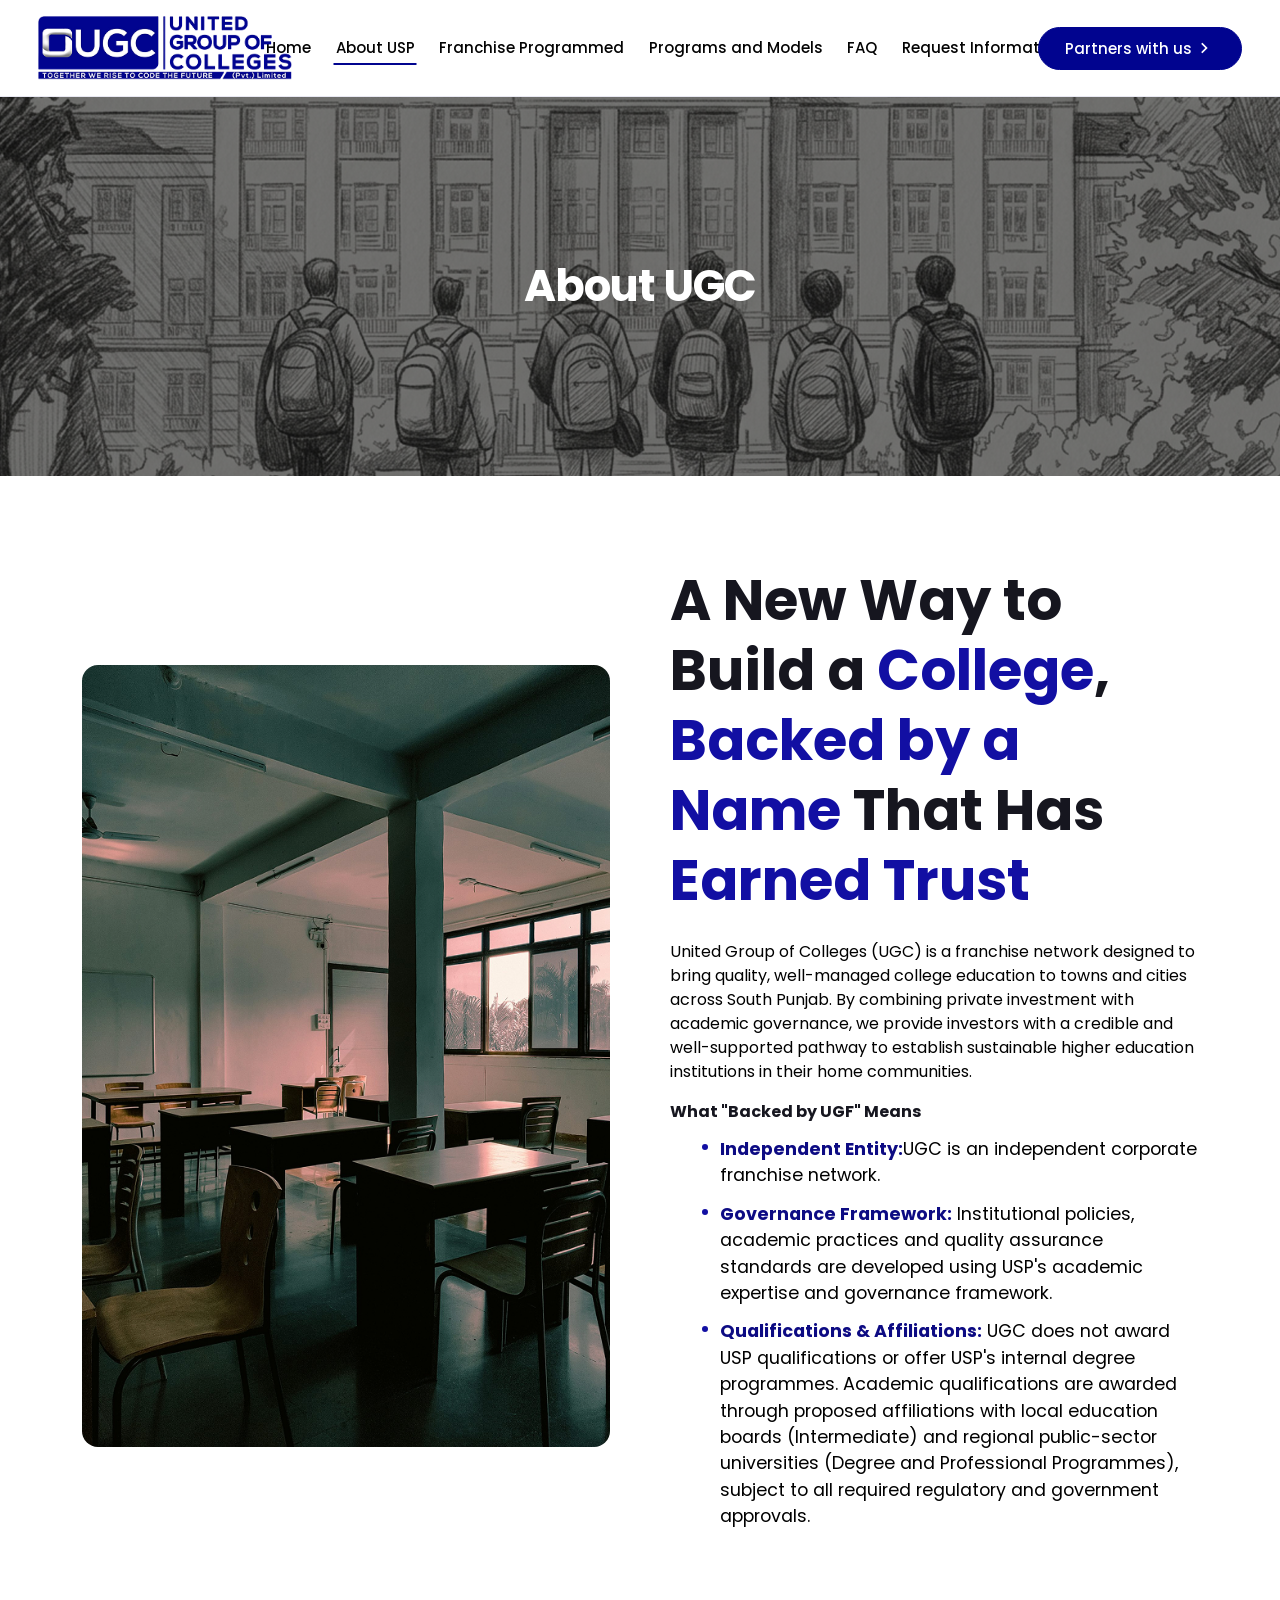
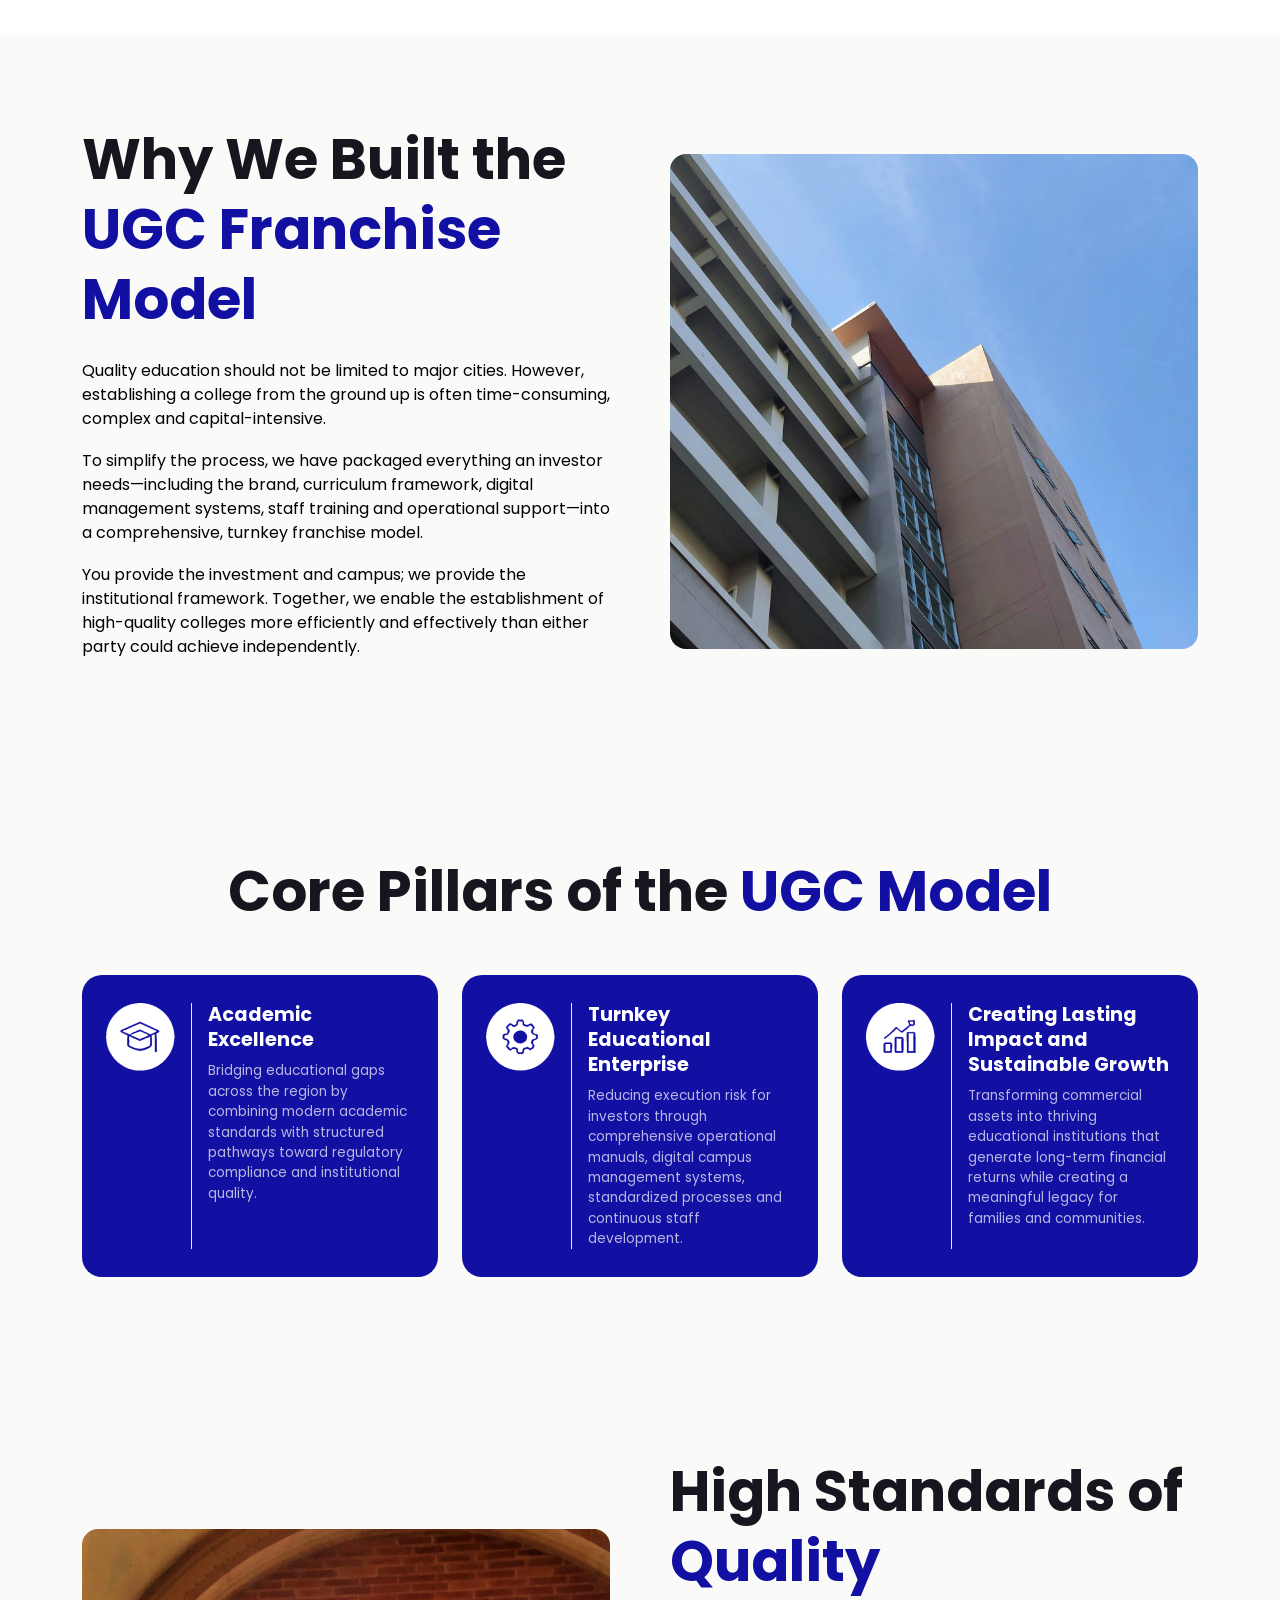
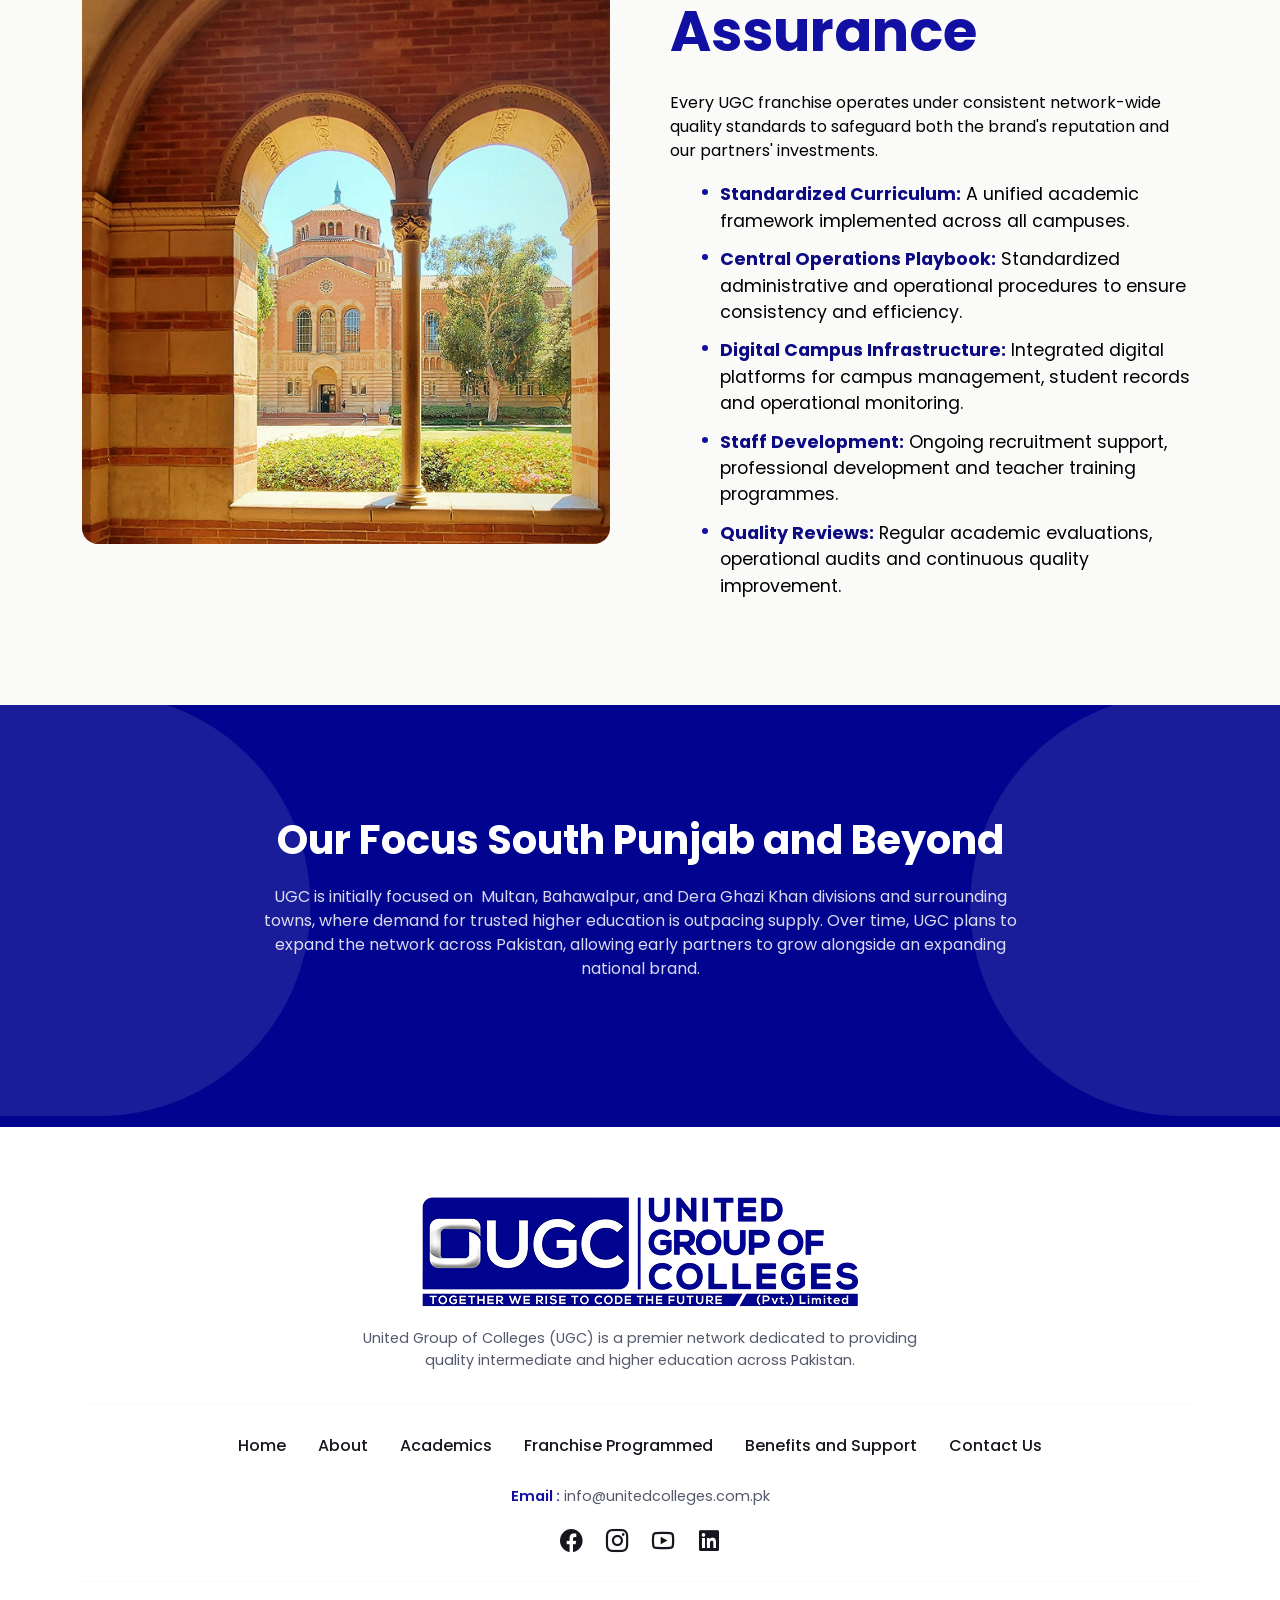
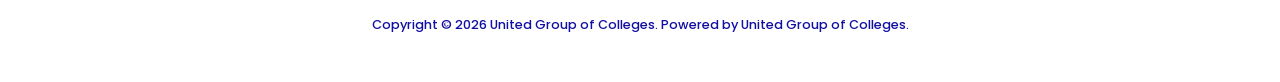
==== commit d2d4f4b1: "first commit" ====
--- a/about-us.html
+++ b/about-us.html
@@ -2,265 +2,301 @@
 <html class="no-js" lang="">
 
 <head>
-	<meta charset="utf-8">
-	<meta http-equiv="x-ua-compatible" content="ie=edge">
-	<title>United Group of Colleges</title>
-
-	<meta name="description" content="">
-	<meta name="viewport" content="width=device-width, initial-scale=1">
-
-	<meta name="theme-color" content="#01048F">
-
-	<link rel="apple-touch-icon" href="images/fav_icons/icon.png">
-
-	<link rel="preconnect" href="https://fonts.googleapis.com">
-	<link rel="preconnect" href="https://fonts.gstatic.com" crossorigin>
-	<link href="https://fonts.googleapis.com/css2?family=Poppins:wght@100;200;300;400;500;600;700;800;900&display=swap"
-		rel="stylesheet">
-
-	<link rel="stylesheet" href="css/main.css">
-	<link rel="stylesheet" href="css/style.css">
+ <meta charset="utf-8">
+ <meta http-equiv="x-ua-compatible" content="ie=edge">
+ <title>United Group of Colleges</title>
+
+ <meta name="description" content="">
+ <meta name="viewport" content="width=device-width, initial-scale=1">
+
+ <meta name="theme-color" content="#01048F">
+
+ <link rel="apple-touch-icon" href="images/fav_icons/icon.png">
+
+ <link rel="preconnect" href="https://fonts.googleapis.com">
+ <link rel="preconnect" href="https://fonts.gstatic.com" crossorigin>
+ <link href="https://fonts.googleapis.com/css2?family=Poppins:wght@100;200;300;400;500;600;700;800;900&display=swap"
+  rel="stylesheet">
+
+ <link rel="stylesheet" href="css/main.css">
+ <link rel="stylesheet" href="css/style.css">
 </head>
 
 <body>
-	<!-- main holder start -->
-	<div class="main_holder top_content_space">
-		<!-- header start -->
-		<header class="site_header header_fixed">
-			<div class="nav_holder">
-				<div class="container-fluid">
-					<div class="header_row">
-
-						<a href="index.html" class="logo">
-							<img src="images/logo-ugc.png" alt="United Group of Colleges">
-						</a>
-
-						<nav class="main_nav" id="main_nav" aria-label="Main">
-							<ul class="main_nav_list">
-								<li><a href="index.html">Home</a></li>
-								<li><a href="about-us.html" class="current">About USP</a></li>
-								<li><a href="franchise.html">Franchise Programmed</a></li>
-								<li><a href="programmes-and-models.html">Programs and Models</a></li>
-								<li><a href="faq.html">FAQ</a></li>
-								<li><a href="request-information.html">Request Information</a></li>
-							</ul>
-
-							<!-- duplicated inside the panel so the CTA stays reachable on mobile -->
-							<a href="javascript:void(0);" class="btn_partner btn_partner_stacked">
-								Partners with us
-								<i class="ri-arrow-right-s-line" aria-hidden="true"></i>
-							</a>
-						</nav>
-
-						<div class="header_actions">
-							<a href="javascript:void(0);" class="btn_partner">
-								Partners with us
-								<i class="ri-arrow-right-s-line" aria-hidden="true"></i>
-							</a>
-
-							<button type="button" class="nav_toggle" id="nav_toggle" aria-controls="main_nav" aria-expanded="false"
-								aria-label="Open menu">
-								<span class="nav_toggle_bars" aria-hidden="true"></span>
-							</button>
-						</div>
-
-					</div>
-				</div>
-			</div>
-
-			<div class="nav_backdrop" id="nav_backdrop"></div>
-		</header>
-		<!-- header end -->
-
-		<!-- main content start -->
-		<main role="main" class="home_content clearfix">
-
- <!-- ===================== PAGE HERO SECTION ===================== -->
- <section class="page_hero">
-  <div class="page_hero_media">
-   <img src="images/about-us-main-image.png" alt="Students walking towards UGC campus building">
-  </div>
-  <div class="page_hero_inner">
-   <div class="container-fluid">
-    <h1 class="page_hero_title">About UGC</h1>
+ <!-- main holder start -->
+ <div class="main_holder top_content_space">
+  <!-- header start -->
+  <header class="site_header header_fixed">
+   <div class="nav_holder">
+    <div class="container-fluid">
+     <div class="header_row">
+
+      <a href="index.html" class="logo">
+       <img src="images/logo-ugc.png" alt="United Group of Colleges">
+      </a>
+
+      <nav class="main_nav" id="main_nav" aria-label="Main">
+       <ul class="main_nav_list">
+        <li><a href="index.html">Home</a></li>
+        <li><a href="about-us.html" class="current">About USP</a></li>
+        <li><a href="franchise.html">Franchise Programmed</a></li>
+        <li><a href="programmes-and-models.html">Programs and Models</a></li>
+        <li><a href="faq.html">FAQ</a></li>
+        <li><a href="request-information.html">Request Information</a></li>
+       </ul>
+
+       <!-- duplicated inside the panel so the CTA stays reachable on mobile -->
+       <a href="javascript:void(0);" class="btn_partner btn_partner_stacked">
+        Partners with us
+        <i class="ri-arrow-right-s-line" aria-hidden="true"></i>
+       </a>
+      </nav>
+
+      <div class="header_actions">
+       <a href="javascript:void(0);" class="btn_partner">
+        Partners with us
+        <i class="ri-arrow-right-s-line" aria-hidden="true"></i>
+       </a>
+
+       <button type="button" class="nav_toggle" id="nav_toggle" aria-controls="main_nav" aria-expanded="false"
+        aria-label="Open menu">
+        <span class="nav_toggle_bars" aria-hidden="true"></span>
+       </button>
+      </div>
+
+     </div>
+    </div>
    </div>
-  </div>
- </section>
-
-
-
- 
-
-
- <!-- ===================== TRUST SECTION ===================== -->
- <section class="why-section trust-section">
-  <div class="container why-grid">
-
-   <div class="why-image">
-    <img src="images/earned-trust-image.png" alt="UGC classroom interior">
+
+   <div class="nav_backdrop" id="nav_backdrop"></div>
+  </header>
+  <!-- header end -->
+
+  <!-- main content start -->
+  <main role="main" class="home_content clearfix">
+
+   <!-- ===================== PAGE HERO SECTION ===================== -->
+   <section class="page_hero">
+    <div class="page_hero_media">
+     <img src="images/about-us-main-image.png" alt="Students walking towards UGC campus building">
+    </div>
+    <div class="page_hero_inner">
+     <div class="container-fluid">
+      <h1 class="page_hero_title">About UGC</h1>
+     </div>
+    </div>
+   </section>
+
+
+
+
+
+
+   <!-- ===================== TRUST SECTION ===================== -->
+   <section class="why-section trust-section">
+    <div class="container why-grid">
+
+     <div class="why-image">
+      <img src="images/earned-trust-image.png" alt="UGC classroom interior">
+     </div>
+
+     <div class="why-content">
+      <h2>A New Way to Build a <span class="text-accent">College</span>, <span class="text-accent">Backed by a
+        Name</span> That Has <span class="text-accent">Earned Trust</span></h2>
+      <p>United Group of Colleges (UGC) is a franchise network designed to bring quality, well-managed college education
+       to towns and cities across South Punjab. By combining private investment with academic governance, we provide
+       investors with a credible and well-supported pathway to establish sustainable higher education institutions in
+       their home communities.
+      </p>
+
+      <h3 class="info-list-title">What &quot;Backed by UGF&quot; Means</h3>
+      <ul class="info-list">
+       <li><strong>Independent Entity:</strong>UGC is an independent corporate franchise network.</li>
+       <li><strong>Governance Framework:</strong> Institutional policies, academic practices and quality assurance
+        standards are developed using USP's academic expertise and governance framework.
+       </li>
+       <li><strong>Qualifications &amp; Affiliations:</strong> UGC does not award USP qualifications or offer USP's
+        internal degree programmes. Academic qualifications are awarded through proposed affiliations with local
+        education boards (Intermediate) and regional public-sector universities (Degree and Professional Programmes),
+        subject to all required regulatory and government approvals.
+       </li>
+      </ul>
+     </div>
+
+    </div>
+   </section>
+
+   <!-- ===================== FRANCHISE MODEL SECTION ===================== -->
+   <section class="why-section franchise-model-section">
+    <div class="container why-grid why-grid--reverse">
+
+     <div class="why-image">
+      <img src="images/ugc-franchise-model-image.png" alt="UGC building exterior">
+     </div>
+
+     <div class="why-content">
+      <h2>Why We Built the <span class="text-accent">UGC Franchise Model</span></h2>
+      <p>Quality education should not be limited to major cities. However, establishing a college from the ground up is
+       often time-consuming, complex and capital-intensive.</p>
+      <p>To simplify the process, we have packaged everything an investor needs—including the brand, curriculum
+       framework, digital management systems, staff training and operational support—into a comprehensive, turnkey
+       franchise model.
+      </p>
+      <p>You provide the investment and campus; we provide the institutional framework. Together, we enable the
+       establishment of high-quality colleges more efficiently and effectively than either party could achieve
+       independently.
+
+      </p>
+     </div>
+
+    </div>
+   </section>
+
+   <!-- ===================== CORE PILLARS SECTION ===================== -->
+   <section class="pillars-section">
+    <div class="container">
+     <div class="section-heading">
+      <h2>Core Pillars of the <span class="text-accent">UGC Model</span></h2>
+     </div>
+
+     <div class="pillars-grid">
+
+      <div class="pillar-card">
+       <span class="pillar-icon"><img src="images/icon/graduation.png" alt="Academic Excellence icon"></span>
+       <span class="pillar-divider"></span>
+       <div class="pillar-content">
+        <h3>Academic Excellence</h3>
+        <p>Bridging educational gaps across the region by combining modern academic standards with structured pathways
+         toward regulatory compliance and institutional quality.
+        </p>
+       </div>
+      </div>
+
+      <div class="pillar-card">
+       <span class="pillar-icon"><img src="images/icon/setting.png" alt="Turnkey Educational Enterprise icon"></span>
+       <span class="pillar-divider"></span>
+       <div class="pillar-content">
+        <h3>Turnkey Educational Enterprise</h3>
+        <p>Reducing execution risk for investors through comprehensive operational manuals, digital campus management
+         systems, standardized processes and continuous staff development.
+        </p>
+       </div>
+      </div>
+
+      <div class="pillar-card">
+       <span class="pillar-icon"><img src="images/icon/up-trend.png"
+         alt="Creating Lasting Impact and Sustainable Growth icon"></span>
+       <span class="pillar-divider"></span>
+       <div class="pillar-content">
+        <h3>Creating Lasting Impact and Sustainable Growth</h3>
+        <p>Transforming commercial assets into thriving educational institutions that generate long-term financial
+         returns while creating a meaningful legacy for families and communities.
+        </p>
+       </div>
+      </div>
+
+     </div>
+    </div>
+   </section>
+
+   <!-- ===================== QUALITY ASSURANCE SECTION ===================== -->
+   <section class="why-section quality-section">
+    <div class="container why-grid">
+
+     <div class="why-image">
+      <img src="images/quality-assurance-image.png" alt="Archway view of UGC campus building">
+     </div>
+
+     <div class="why-content">
+      <h2>High Standards of <span class="text-accent">Quality Assurance</span></h2>
+      <p>Every UGC franchise operates under consistent network-wide quality standards to safeguard both the brand's
+       reputation and our partners' investments.
+      </p>
+
+      <ul class="info-list">
+       <li><strong>Standardized Curriculum:</strong> A unified academic framework implemented across all campuses.
+       </li>
+       <li><strong>Central Operations Playbook:</strong> Standardized administrative and operational procedures to
+        ensure consistency and efficiency.
+       </li>
+       <li><strong>Digital Campus Infrastructure:</strong> Integrated digital platforms for campus management, student
+        records and operational monitoring.
+       </li>
+       <li><strong>Staff Development:</strong> Ongoing recruitment support, professional development and teacher
+        training programmes.</li>
+       <li><strong>Quality Reviews:</strong> Regular academic evaluations, operational audits and continuous quality
+        improvement.</li>
+      </ul>
+     </div>
+
+    </div>
+   </section>
+
+
+
+
+
+   <!-- ===================== CTA SECTION ===================== -->
+   <section class="cta-section">
+    <div class="container cta-content">
+     <h2>Our Focus South Punjab and Beyond</h2>
+     <p>UGC is initially focused on  Multan, Bahawalpur, and Dera Ghazi Khan divisions and surrounding towns, where
+      demand
+      for trusted higher education is outpacing supply. Over time, UGC plans to expand the network across Pakistan,
+      allowing early partners to grow alongside an expanding national brand.</p>
+     <!-- <a href="#contact" class="btn-primary">Request Franchise Information <i class="fa-solid fa-arrow-right"></i></a> -->
+    </div>
+   </section>
+
+
+  </main>
+  <!-- main content end -->
+
+  <!-- ===================== FOOTER ===================== -->
+  <footer class="footer">
+   <div class="container">
+
+    <div class="footer-logo">
+     <img src="images/footer-logo.png" alt="United Group of Colleges logo">
+    </div>
+
+    <p class="footer-desc">United Group of Colleges (UGC) is a premier network dedicated to providing quality
+     intermediate and higher education across Pakistan.</p>
+
+    <hr class="footer-divider">
+
+    <nav class="footer-nav">
+     <a href="#">Home</a>
+     <a href="#">About</a>
+     <a href="#">Academics</a>
+     <a href="#">Franchise Programmed</a>
+     <a href="#">Benefits and Support</a>
+     <a href="#">Contact Us</a>
+    </nav>
+
+    <p class="footer-email"><span>Email :</span> info@unitedcolleges.com.pk</p>
+
+    <div class="footer-social">
+     <a href="#" aria-label="Facebook"><i class="ri-facebook-circle-fill "></i></a>
+     <a href="#" aria-label="Instagram"><i class="ri-instagram-line "></i></a>
+     <a href="#" aria-label="YouTube"><i class="ri-youtube-line "></i></a>
+     <a href="#" aria-label="LinkedIn"><i class="ri-linkedin-box-fill "></i></a>
+    </div>
+
+    <hr class="footer-divider">
+
+    <p class="footer-copy">Copyright &copy; 2026 United Group of Colleges. Powered by United Group of Colleges.</p>
+
    </div>
-
-   <div class="why-content">
-    <h2>A New Way to Build a <span class="text-accent">College</span>, <span class="text-accent">Backed by a Name</span> That Has <span class="text-accent">Earned Trust</span></h2>
-    <p>United Group of Colleges (UGC) are the franchise networks designed by doing well-managed college education to towns and cities across South Punjab. By combining private investment with academic governance, we provide investors with a credible and well-supported pathway to establish sustainable higher education institutions in their home communities.</p>
-
-    <h3 class="info-list-title">What &quot;Backed by UGF&quot; Means</h3>
-    <ul class="info-list">
-     <li><strong>Independent Entity:</strong> UGC is an independent corporate franchise network.</li>
-     <li><strong>Governance Framework:</strong> Institutional policies, academic practices, and quality assurance standards developed using UGF's academic expertise and governance framework.</li>
-     <li><strong>Qualifications &amp; Affiliations:</strong> UGC does not award HEC qualifications or offer UGF's own degree programmes. Academic qualifications are awarded through proposed affiliations with local associate boards (intermediate) and regional public-sector universities (degree-confirming/proposed), subject to all required regulatory and government approvals.</li>
-    </ul>
-   </div>
-
-  </div>
- </section>
-
- <!-- ===================== FRANCHISE MODEL SECTION ===================== -->
- <section class="why-section franchise-model-section">
-  <div class="container why-grid why-grid--reverse">
-
-   <div class="why-image">
-    <img src="images/ugc-franchise-model-image.png" alt="UGC building exterior">
-   </div>
-
-   <div class="why-content">
-    <h2>Why We Built the <span class="text-accent">UGC Franchise Model</span></h2>
-    <p>Quality education should not be limited to major cities. Access to establishing a college from the ground up is often time-consuming, complex, and capital-intensive.</p>
-    <p>To simplify the process, we have packaged everything an investor needs including the brand, curriculum framework, digital management systems, staff training, and operational playbooks into a comprehensive turnkey franchise model.</p>
-    <p>You provide the investment and campus, we provide the institutional framework. Together, we enable the establishment of high-quality colleges more efficiently and effectively than starting completely from scratch.</p>
-   </div>
-
-  </div>
- </section>
-
- <!-- ===================== CORE PILLARS SECTION ===================== -->
- <section class="pillars-section">
-  <div class="container">
-   <div class="section-heading">
-    <h2>Core Pillars of the <span class="text-accent">UGC Model</span></h2>
-   </div>
-
-   <div class="pillars-grid">
-
-    <div class="pillar-card">
-     <span class="pillar-icon"><img src="images/icon/graduation.png" alt="Academic Excellence icon"></span>
-     <span class="pillar-divider"></span>
-     <div class="pillar-content">
-      <h3>Academic Excellence</h3>
-      <p>Bridging educational gaps across the region by combining modern academic standards with structured pathways toward regulatory compliance and institutional quality.</p>
-     </div>
-    </div>
-
-    <div class="pillar-card">
-     <span class="pillar-icon"><img src="images/icon/setting.png" alt="Turnkey Educational Enterprise icon"></span>
-     <span class="pillar-divider"></span>
-     <div class="pillar-content">
-      <h3>Turnkey Educational Enterprise</h3>
-      <p>Reducing execution risk for investors through comprehensive operational manuals, digital campus management systems, standardized processes, and continuous staff development.</p>
-     </div>
-    </div>
-
-    <div class="pillar-card">
-     <span class="pillar-icon"><img src="images/icon/up-trend.png" alt="Creating Lasting Impact and Sustainable Growth icon"></span>
-     <span class="pillar-divider"></span>
-     <div class="pillar-content">
-      <h3>Creating Lasting Impact and Sustainable Growth</h3>
-      <p>Transforming commercial assets into thriving educational institutions that generate long-term financial returns while creating a meaningful legacy for families and communities.</p>
-     </div>
-    </div>
-
-   </div>
-  </div>
- </section>
-
- <!-- ===================== QUALITY ASSURANCE SECTION ===================== -->
- <section class="why-section quality-section">
-  <div class="container why-grid">
-
-   <div class="why-image">
-    <img src="images/quality-assurance-image.png" alt="Archway view of UGC campus building">
-   </div>
-
-   <div class="why-content">
-    <h2>High Standards of <span class="text-accent">Quality Assurance</span></h2>
-    <p>Every UGC franchise operates under consistent academy-wide quality standards to safeguard both the franchise operation and our partners' investments.</p>
-
-    <ul class="info-list">
-     <li><strong>Standardized Curriculum:</strong> A unified academic framework implemented across all campuses.</li>
-     <li><strong>Central Operations Playbook:</strong> Standardized administrative and operational procedures to ensure consistency and efficiency.</li>
-     <li><strong>Digital Campus Infrastructure:</strong> Integrated digital platforms for campus management, student records, and operational monitoring.</li>
-     <li><strong>Staff Development:</strong> Ongoing recruitment support, professional development, and teacher training programmes.</li>
-     <li><strong>Quality Reviews:</strong> Regular academic evaluations, operational audits, and continuous quality improvement.</li>
-    </ul>
-   </div>
-
-  </div>
- </section>
-
-
-
-
-
- <!-- ===================== CTA SECTION ===================== -->
- <section class="cta-section">
-  <div class="container cta-content">
-   <h2>Our Focus South Punjab and Beyond</h2>
-   <p>UGC is initially focused on  Multan, Bahawalpur, and Dera Ghazi Khan divisions and surrounding towns, where demand
-    for trusted higher education is outpacing supply. Over time, UGC plans to expand the network across Pakistan,
-    allowing early partners to grow alongside an expanding national brand.</p>
-   <!-- <a href="#contact" class="btn-primary">Request Franchise Information <i class="fa-solid fa-arrow-right"></i></a> -->
-  </div>
- </section>
-
-
- </main>
-		<!-- main content end -->
-
- <!-- ===================== FOOTER ===================== -->
- <footer class="footer">
-  <div class="container">
-
-   <div class="footer-logo">
-    <img src="images/footer-logo.png" alt="United Group of Colleges logo">
-   </div>
-
-   <p class="footer-desc">United Group of Colleges (UGC) is a premier network dedicated to providing quality
-    intermediate and higher education across Pakistan.</p>
-
-   <hr class="footer-divider">
-
-   <nav class="footer-nav">
-    <a href="#">Home</a>
-    <a href="#">About</a>
-    <a href="#">Academics</a>
-    <a href="#">Franchise Programmed</a>
-    <a href="#">Benefits and Support</a>
-    <a href="#">Contact Us</a>
-   </nav>
-
-   <p class="footer-email"><span>Email :</span> info@unitedcolleges.com.pk</p>
-
-   <div class="footer-social">
-    <a href="#" aria-label="Facebook"><i class="ri-facebook-circle-fill "></i></a>
-    <a href="#" aria-label="Instagram"><i class="ri-instagram-line "></i></a>
-    <a href="#" aria-label="YouTube"><i class="ri-youtube-line "></i></a>
-    <a href="#" aria-label="LinkedIn"><i class="ri-linkedin-box-fill "></i></a>
-   </div>
-
-   <hr class="footer-divider">
-
-   <p class="footer-copy">Copyright &copy; 2026 United Group of Colleges. Powered by United Group of Colleges.</p>
-
-  </div>
- </footer>
-
-</div>
-	<!-- main holder end -->
-
-	<script src="js/jquery.min.js"></script>
-	<script src="js/jquery-migrate.js"></script>
-	<script src="js/vendor.js"></script>
-	<script src="js/app.js"></script>
+  </footer>
+
+ </div>
+ <!-- main holder end -->
+
+ <script src="js/jquery.min.js"></script>
+ <script src="js/jquery-migrate.js"></script>
+ <script src="js/vendor.js"></script>
+ <script src="js/app.js"></script>
 
 </body>
 
--- a/css/style.css
+++ b/css/style.css
@@ -25,7 +25,7 @@
 
 .section_gray {
   background-color: var(--section_gray);
-  padding: 0 0 100px;
+  /* padding: 0 0 100px; */
 }
 
 h1,
@@ -39,6 +39,18 @@
 
 
 /* ==========================================================================
+   New Content Adjustments
+   ========================================================================== */
+
+.hero_new .home_hero_text {
+    max-width: 750px;
+}
+
+.hero_new .home_hero_content {
+    max-width: 60%;
+}
+
+/* ==========================================================================
    Page Hero (About Us)
    ========================================================================== */
 
@@ -85,7 +97,9 @@
   background-color: var(--section_gray);
   padding: 80px 0;
 }
-
+.simpler-way-rows-section{
+  padding-bottom: 100px;
+}
 .simpler-way-rows {
   max-width: 90%;
   margin: auto;
@@ -1168,9 +1182,9 @@
   .simpler-way-content h3 {
     font-size: 1.8rem;
   }
-  .section_gray {
-    padding: 0 0 50px;
-    }
+  .simpler-way-rows-section{
+    padding-bottom: 50px;
+  }
 
 
 
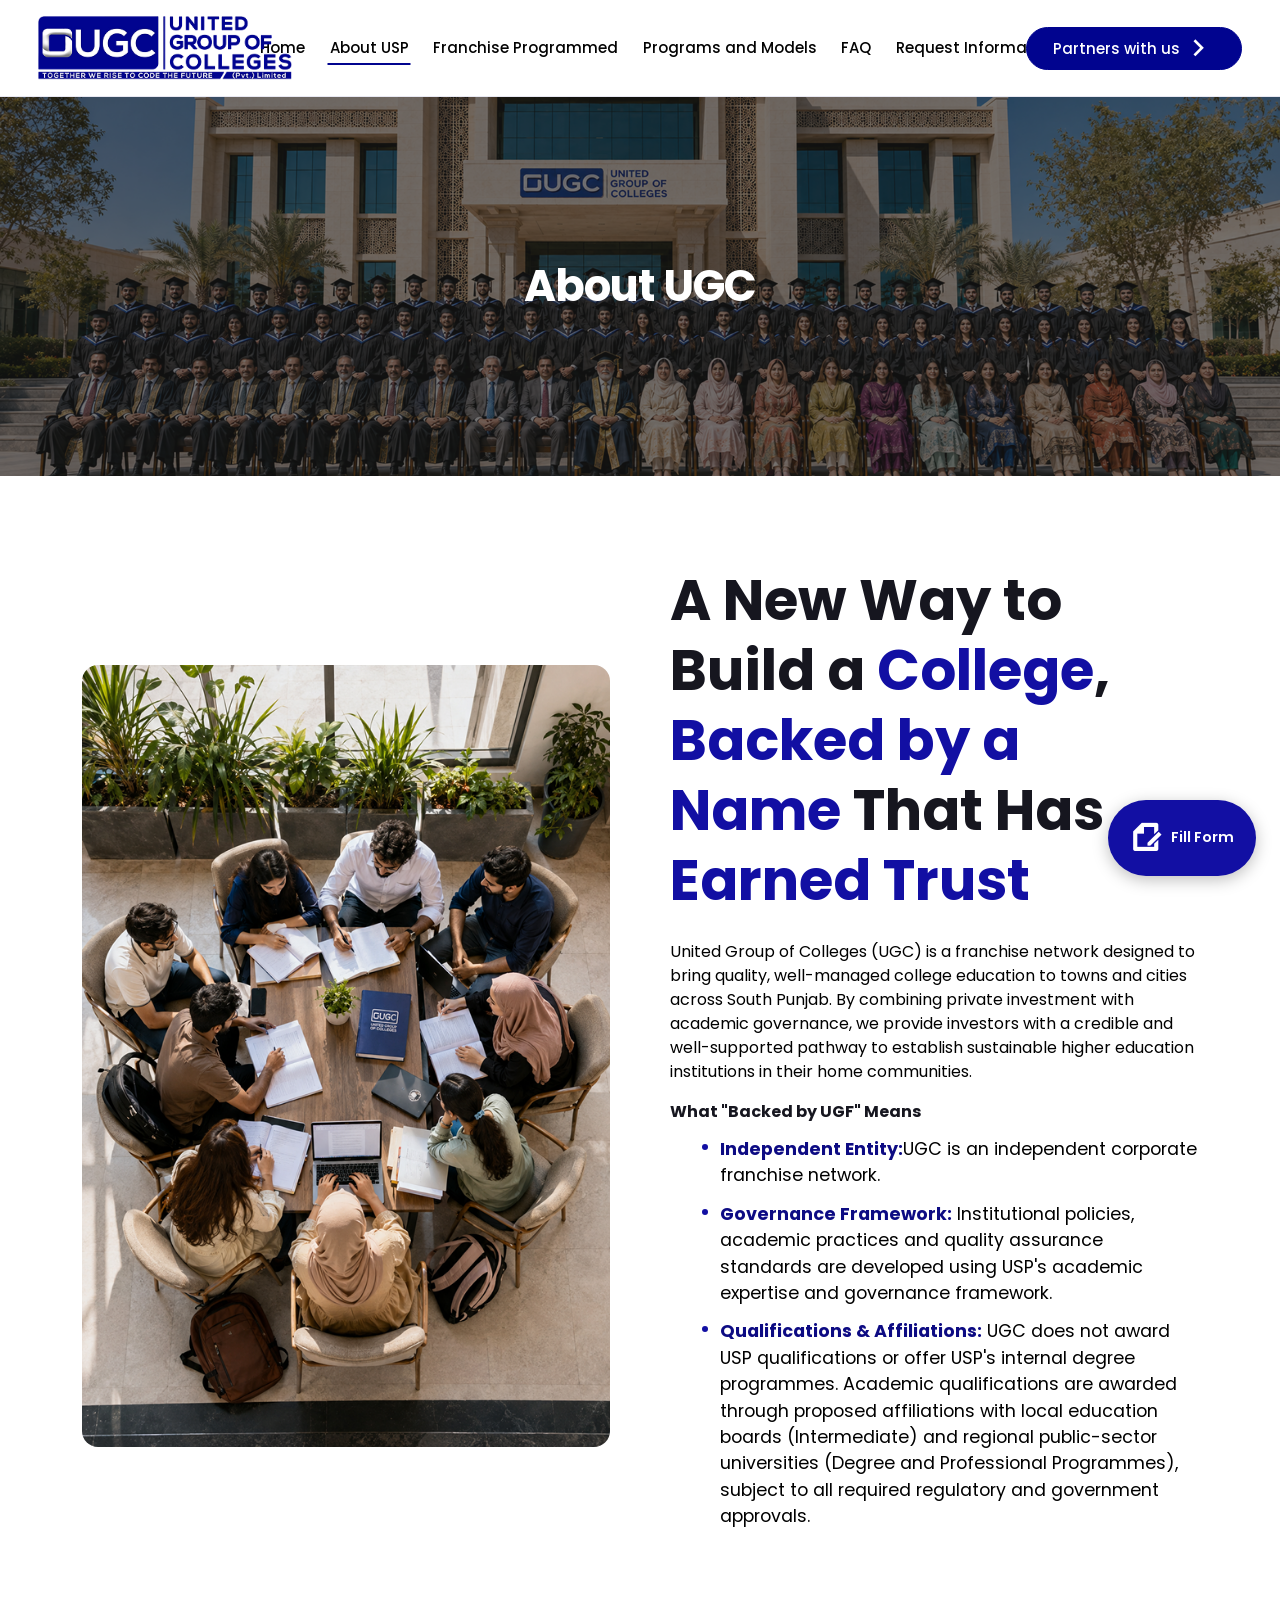
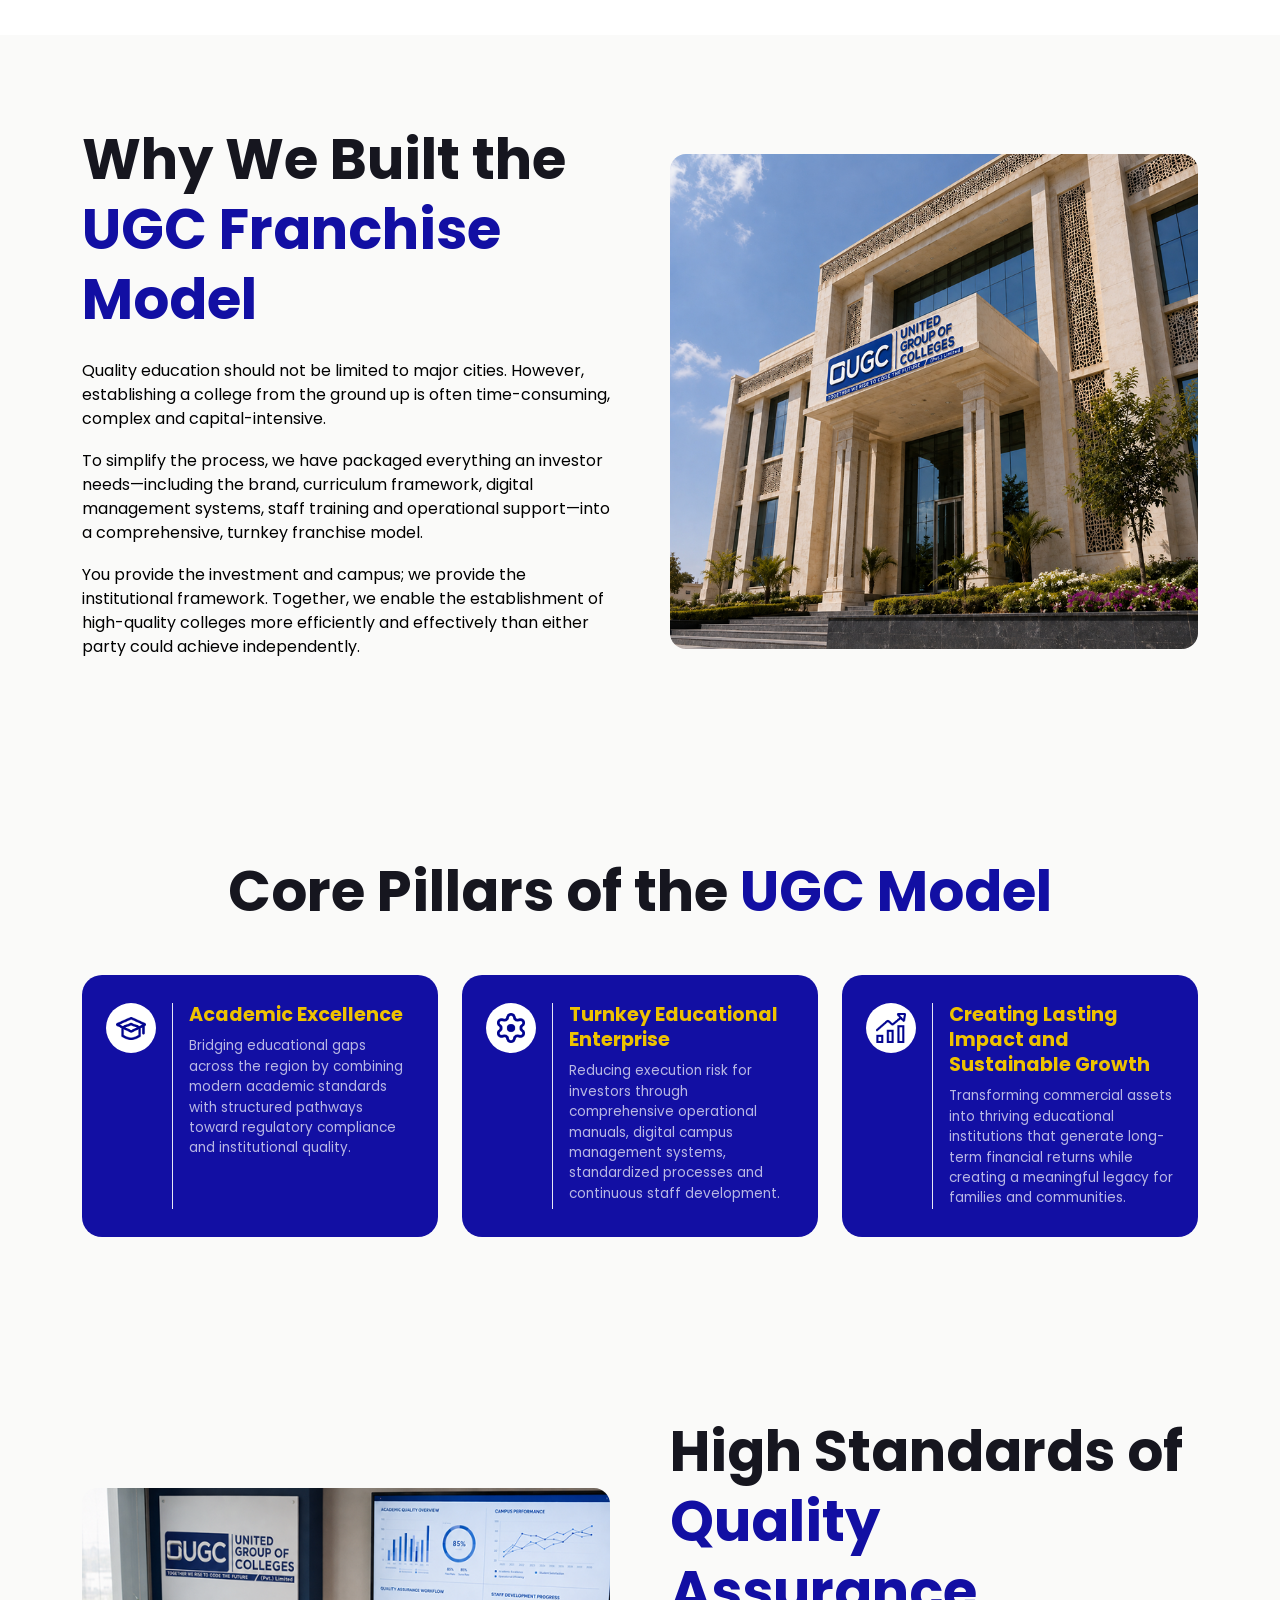
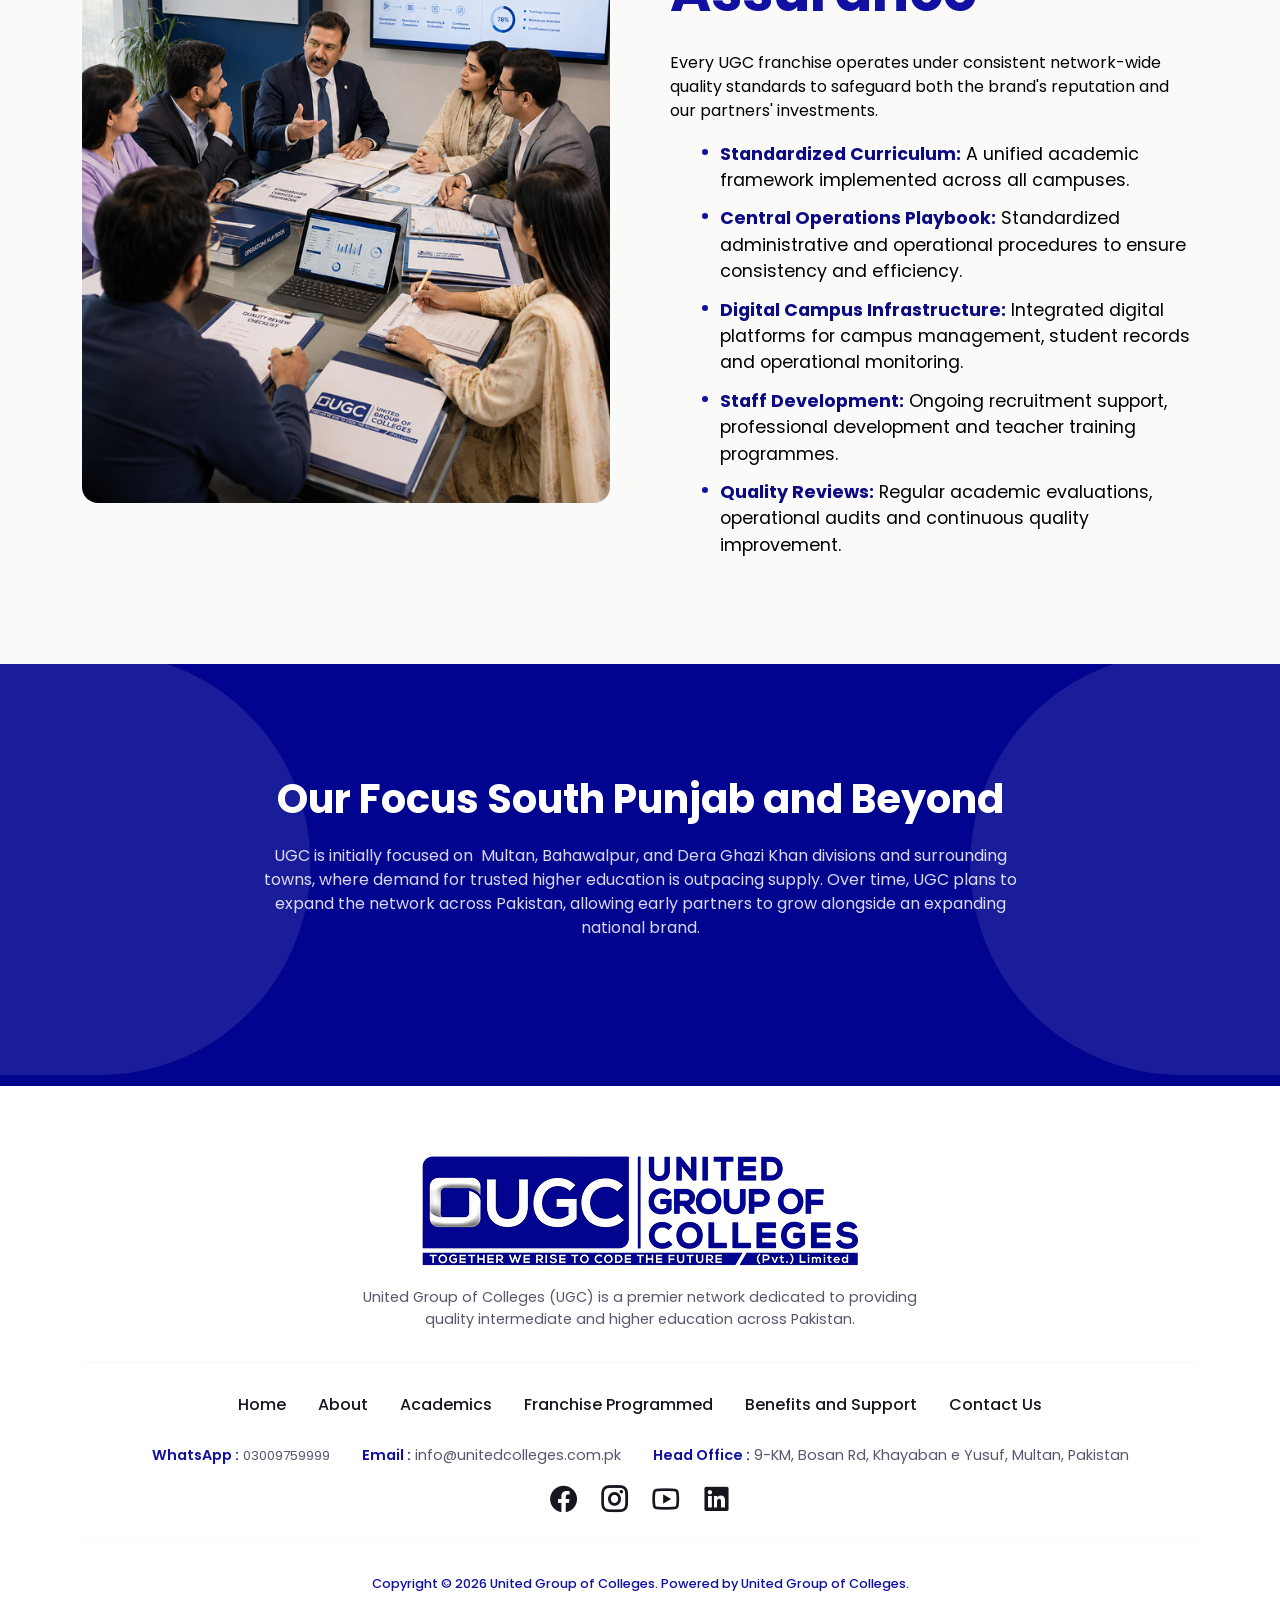
==== commit 0c9c4c39: "prof new content added" ====
--- a/about-us.html
+++ b/about-us.html
@@ -23,6 +23,14 @@
 </head>
 
 <body>
+ <!-- Floating action buttons -->
+ <div class="floating-actions">
+  <a href="request-information.html#application-form" class="fillform-float" aria-label="Fill the franchise information form">
+   <i class="ri-file-edit-line"></i>
+   <span>Fill Form</span>
+  </a>
+ </div>
+
  <!-- main holder start -->
  <div class="main_holder top_content_space">
   <!-- header start -->
@@ -274,7 +282,11 @@
      <a href="#">Contact Us</a>
     </nav>
 
-    <p class="footer-email"><span>Email :</span> info@unitedcolleges.com.pk</p>
+    <div class="footer-contact-row">
+     <p class="footer-whatsapp"><span>WhatsApp :</span> <a href="https://wa.me/923009759999" target="_blank" rel="noopener">03009759999</a></p>
+     <p class="footer-email"><span>Email :</span> info@unitedcolleges.com.pk</p>
+     <p class="footer-office"><span>Head Office :</span> 9-KM, Bosan Rd, Khayaban e Yusuf, Multan, Pakistan</p>
+    </div>
 
     <div class="footer-social">
      <a href="#" aria-label="Facebook"><i class="ri-facebook-circle-fill "></i></a>
--- a/css/style.css
+++ b/css/style.css
@@ -1,7 +1,46 @@
+/* Additional CSS */
+
+.home_hero_text {
+	    max-width: 820px !important;
+}
+
+
+@media (max-width: 768px) {
+    .timeline-text--left:empty,
+  .timeline-text--right:empty,
+  .timeline-text--left.is_empty,
+  .timeline-text--right.is_empty {
+    display: none;
+  }
+}
+
+
+
+
+
 /* ==========================================================================
    United Group of Colleges - Stylesheet
    Font: Poppins (Google Fonts) | Icons: Font Awesome
    ========================================================================== */
+
+
+
+
+
+
+
+
+
+
+
+
+
+
+
+
+
+
+
 
 :root {
   --navy: #120fa3;
@@ -25,8 +64,10 @@
 
 .section_gray {
   background-color: var(--section_gray);
-  /* padding: 0 0 100px; */
-}
+  padding: 50px 0;
+}
+
+
 
 h1,
 h2,
@@ -37,18 +78,10 @@
 
 }
 
-
-/* ==========================================================================
-   New Content Adjustments
-   ========================================================================== */
-
-.hero_new .home_hero_text {
-    max-width: 750px;
-}
-
-.hero_new .home_hero_content {
-    max-width: 60%;
-}
+.overview_icon img {
+    width: 100px;
+  }
+
 
 /* ==========================================================================
    Page Hero (About Us)
@@ -97,9 +130,7 @@
   background-color: var(--section_gray);
   padding: 80px 0;
 }
-.simpler-way-rows-section{
-  padding-bottom: 100px;
-}
+
 .simpler-way-rows {
   max-width: 90%;
   margin: auto;
@@ -144,8 +175,8 @@
 }
 
 .simpler-way-icon img {
-  /* width: 20px;
-  height: 20px; */
+  width: 25px;
+  height: 25px;
   object-fit: contain;
 }
 
@@ -283,8 +314,8 @@
 }
 
 .timeline-icon img {
-  /* width: 18px;
-  height: 18px; */
+  width: 25px;
+  height: 25px;
   object-fit: contain;
 }
 
@@ -309,6 +340,13 @@
 }
 
 @media (max-width: 768px) {
+	
+	  .timeline-text--left:empty,
+  .timeline-text--right:empty {
+    display: none !important;
+  }
+	
+	
   .timeline::before {
     left: 22px;
   }
@@ -332,10 +370,7 @@
     text-align: left;
   }
 
-  .timeline-text--left:empty,
-  .timeline-text--right:empty {
-    display: none;
-  }
+
 }
 
 /* ==========================================================================
@@ -351,6 +386,44 @@
   text-align: center;
   margin: 0 auto 48px;
 }
+
+
+.section-badge {
+    display: inline-block;
+    background-color: var(--navy);
+    color: var(--white);
+    font-weight: 700;
+    font-size: 1.5rem;
+    padding: 12px 118px;
+    border-radius: 50px;
+    margin-bottom: 12px;
+}
+
+.section-badge-url {
+    display: block;
+    color: var(--navy);
+    font-size: 0.9rem;
+    font-weight: 600;
+    text-decoration: underline;
+    margin-bottom: 48px;
+}
+
+.section-badge-url:hover {
+    color: var(--navy-dark);
+}
+
+.section-badge-image {
+    margin: 0 auto 24px;
+    max-width: 220px;
+}
+
+.section-badge-image img {
+    width: 100%;
+    height: auto;
+    display: block;
+}
+
+
 
 .section-heading h2 {
   font-size: 3.5rem;
@@ -460,6 +533,22 @@
   .section-heading h2 {
   font-size: 2rem;
   }
+	
+	.section-badge {
+    display: inline-block;
+    background-color: var(--navy);
+    color: var(--white);
+    font-weight: 700;
+    font-size: 1rem;
+    padding: 12px 28px;
+    border-radius: 50px;
+	margin-bottom: 10px;
+}
+
+	.section-badge-url {
+    font-size: 0.8rem;
+    margin-bottom: 30px;
+}
 
 }
 
@@ -670,9 +759,9 @@
 
 .pillar-icon {
   flex-shrink: 0;
-  /* width: 50px;
+  width: 50px;
   height: 50px;
-  background-color: var(--white); */
+  background-color: var(--white);
   border-radius: 50%;
   display: flex;
   align-items: center;
@@ -680,8 +769,8 @@
 }
 
 .pillar-icon img {
-  /* width: 24px;
-  height: 24px; */
+  width: 30px;
+  height: 30px;
   object-fit: contain;
   
 }
@@ -693,7 +782,8 @@
     background-color: rgba(255, 255, 255, 0.9);
 }
 .pillar-content h3 {
-  color: var(--white);
+/*   color: var(--white); */
+	color: #EEC200;
   font-size: 1.2rem;
   line-height: 1.3;
   margin-bottom: 8px;
@@ -996,11 +1086,6 @@
   margin-bottom: 36px;
 }
 
-.cta-content h4 {
-  color: var(--white);
-  /* margin-bottom: 20px; */
-}
-
 .btn-primary {
   display: inline-flex;
   align-items: center;
@@ -1104,6 +1189,41 @@
   transform: translateY(-3px);
 }
 
+.footer-contact-row {
+  display: flex;
+  flex-wrap: wrap;
+  justify-content: center;
+  align-items: center;
+  gap: 12px 32px;
+  margin-bottom: 24px;
+}
+
+.footer-contact-row .footer-email {
+  margin-bottom: 0;
+}
+
+.footer-whatsapp,
+.footer-office {
+  font-size: 0.9rem;
+  color: var(--text-body);
+  margin: 0;
+}
+
+.footer-whatsapp span,
+.footer-office span {
+  color: var(--navy);
+  font-weight: 600;
+}
+
+.footer-whatsapp a {
+  color: var(--text-body);
+  text-decoration: none;
+}
+
+.footer-whatsapp a:hover {
+  color: var(--navy);
+}
+
 .footer-copy {
   font-size: 0.8rem;
   color: var(--navy);
@@ -1182,9 +1302,9 @@
   .simpler-way-content h3 {
     font-size: 1.8rem;
   }
-  .simpler-way-rows-section{
-    padding-bottom: 50px;
-  }
+  .section_gray {
+    padding: 0 0 50px;
+    }
 
 
 
@@ -1251,4 +1371,164 @@
   .footer {
     padding: 50px 0 24px;
   }
-}+}
+
+/* ==========================================================================
+   Request Information — Form Success Message
+   ========================================================================== */
+
+.form_success {
+  display: none;
+  text-align: center;
+  background-color: var(--white);
+  border-radius: var(--radius-lg);
+  padding: 56px 32px;
+  box-shadow: 0 4px 24px rgba(20, 20, 60, 0.06);
+}
+
+.form_success.is_visible {
+  display: block;
+}
+
+.form_success_icon {
+  display: inline-flex;
+  align-items: center;
+  justify-content: center;
+  width: 64px;
+  height: 64px;
+  border-radius: 50%;
+  background-color: var(--navy);
+  color: var(--white);
+  font-size: 2rem;
+  margin-bottom: 20px;
+}
+
+[class*=" ri-"], [class^=ri-] {
+  font-size: 2rem !important;
+}
+
+.form_success_title {
+  font-size: 1.4rem;
+  margin-bottom: 12px;
+}
+
+.form_success_text {
+  color: var(--text-body);
+  font-size: 0.95rem;
+  max-width: 480px;
+  margin: 0 auto;
+}
+
+.form_notice {
+  max-width: 900px;
+  margin: 0 auto 32px;
+  padding: 16px 20px;
+  border-radius: var(--radius-md);
+  font-size: 0.9rem;
+  text-align: center;
+}
+
+.form_notice--error {
+  background-color: #fdecea;
+  color: #b3261e;
+  border: 1px solid #f5c6cb;
+}
+
+.form_recaptcha_row {
+  display: flex;
+  justify-content: center;
+  margin: 24px 0;
+}
+
+/* ==========================================================================
+   WhatsApp Floating Button
+   ========================================================================== */
+
+#application-form {
+  scroll-margin-top: 100px;
+}
+
+.floating-actions {
+  position: fixed;
+  right: 24px;
+  bottom: 24px;
+  z-index: 999;
+  display: flex;
+  flex-direction: column;
+  align-items: flex-end;
+  gap: 14px;
+}
+
+.whatsapp-float {
+  width: 60px;
+  height: 60px;
+  border-radius: 50%;
+  background-color: #25d366;
+  color: var(--white);
+  display: flex;
+  align-items: center;
+  justify-content: center;
+  font-size: 2rem;
+  line-height: 1;
+  text-decoration: none;
+  box-shadow: 0 4px 16px rgba(0, 0, 0, 0.25);
+  transition: transform 0.2s ease, box-shadow 0.2s ease;
+}
+
+.whatsapp-float i {
+  text-decoration: none;
+}
+
+.whatsapp-float:hover {
+  color: var(--white);
+  transform: scale(1.08);
+  box-shadow: 0 6px 20px rgba(0, 0, 0, 0.3);
+}
+
+.fillform-float {
+  display: inline-flex;
+  align-items: center;
+  gap: 8px;
+  background-color: var(--navy);
+  color: var(--white);
+  font-weight: 600;
+  font-size: 0.9rem;
+  white-space: nowrap;
+  padding: 14px 22px;
+  border-radius: 50px;
+  text-decoration: none;
+  box-shadow: 0 4px 16px rgba(0, 0, 0, 0.25);
+  transition: transform 0.2s ease, box-shadow 0.2s ease, background-color 0.2s ease;
+}
+
+.fillform-float i {
+  font-size: 1.2rem;
+}
+
+.fillform-float:hover {
+  background-color: var(--navy-dark);
+  color: var(--white);
+  transform: scale(1.05);
+  box-shadow: 0 6px 20px rgba(0, 0, 0, 0.3);
+}
+
+@media (max-width: 576px) {
+  .floating-actions {
+    right: 16px;
+    bottom: 16px;
+    gap: 10px;
+  }
+
+  .whatsapp-float {
+    width: 52px;
+    height: 52px;
+    font-size: 1.7rem;
+  }
+
+  .fillform-float {
+    padding: 12px 18px;
+    font-size: 0.8rem;
+  }
+}
+
+
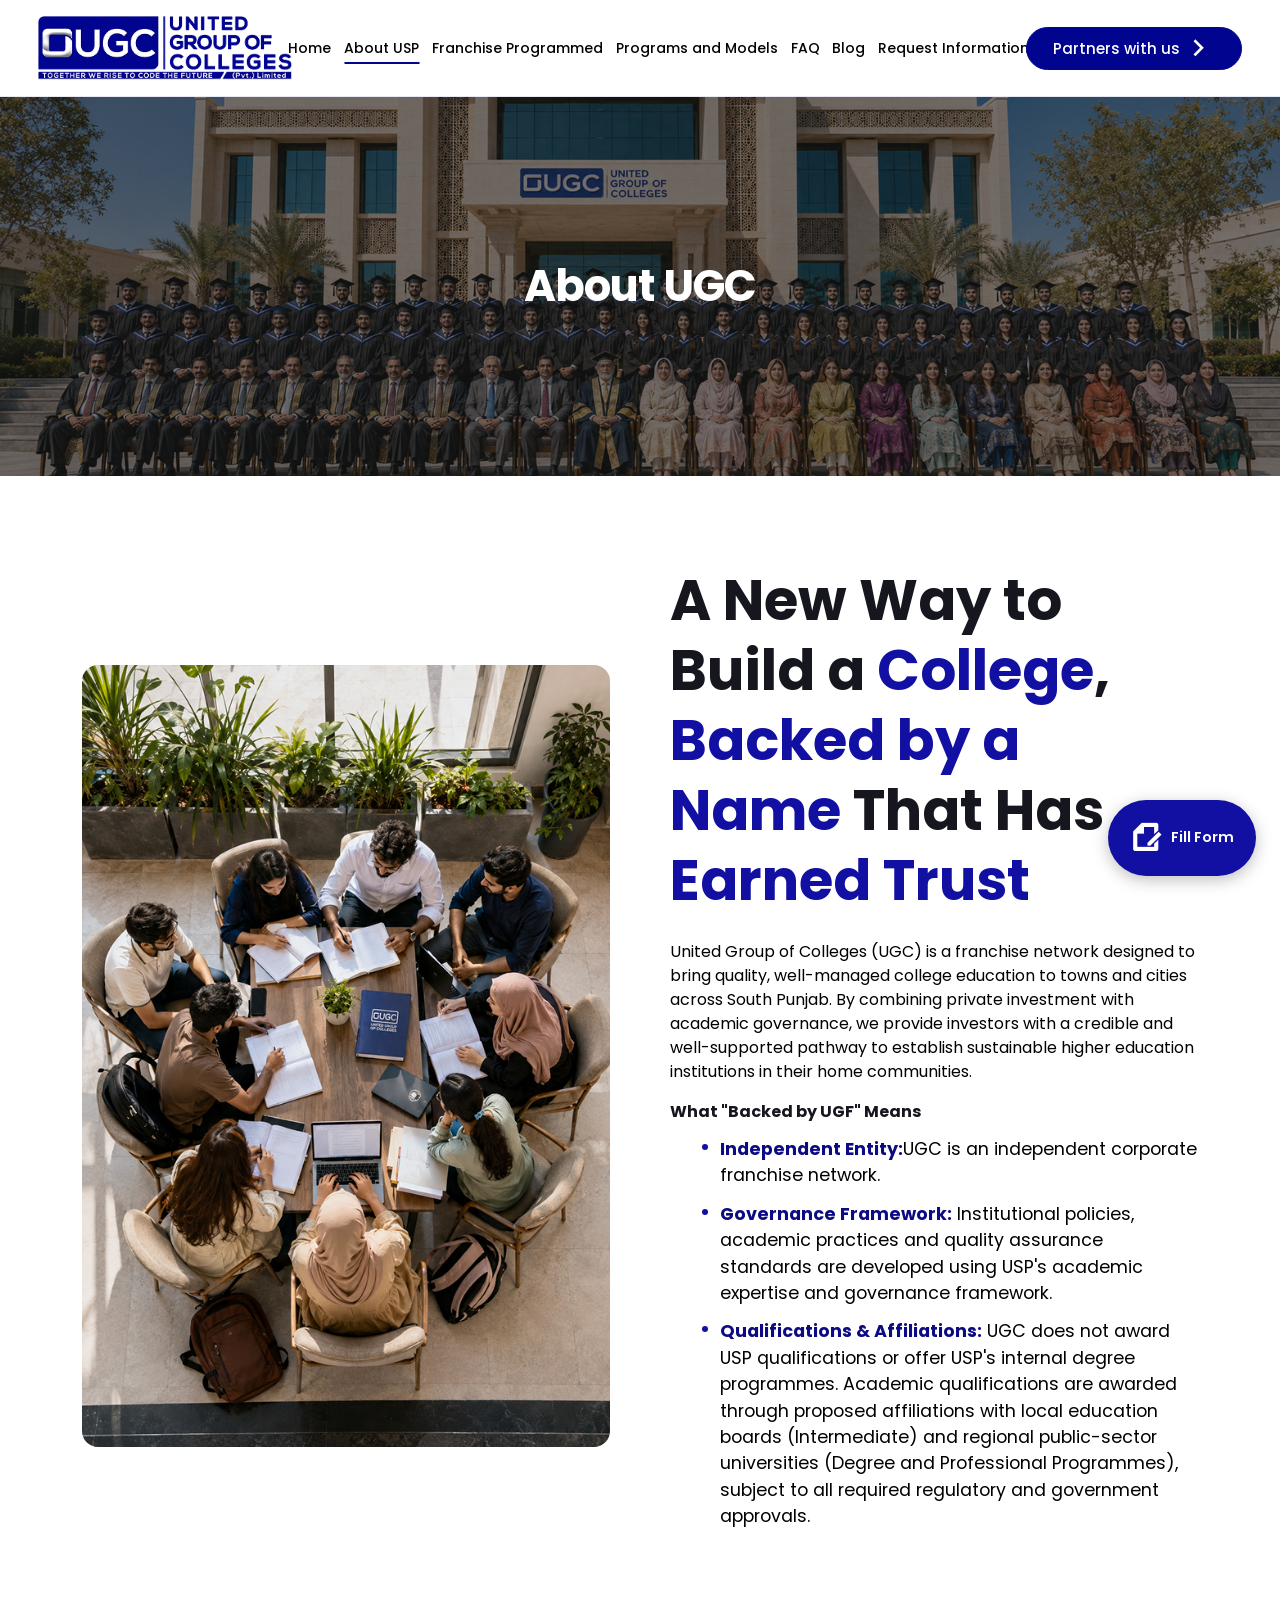
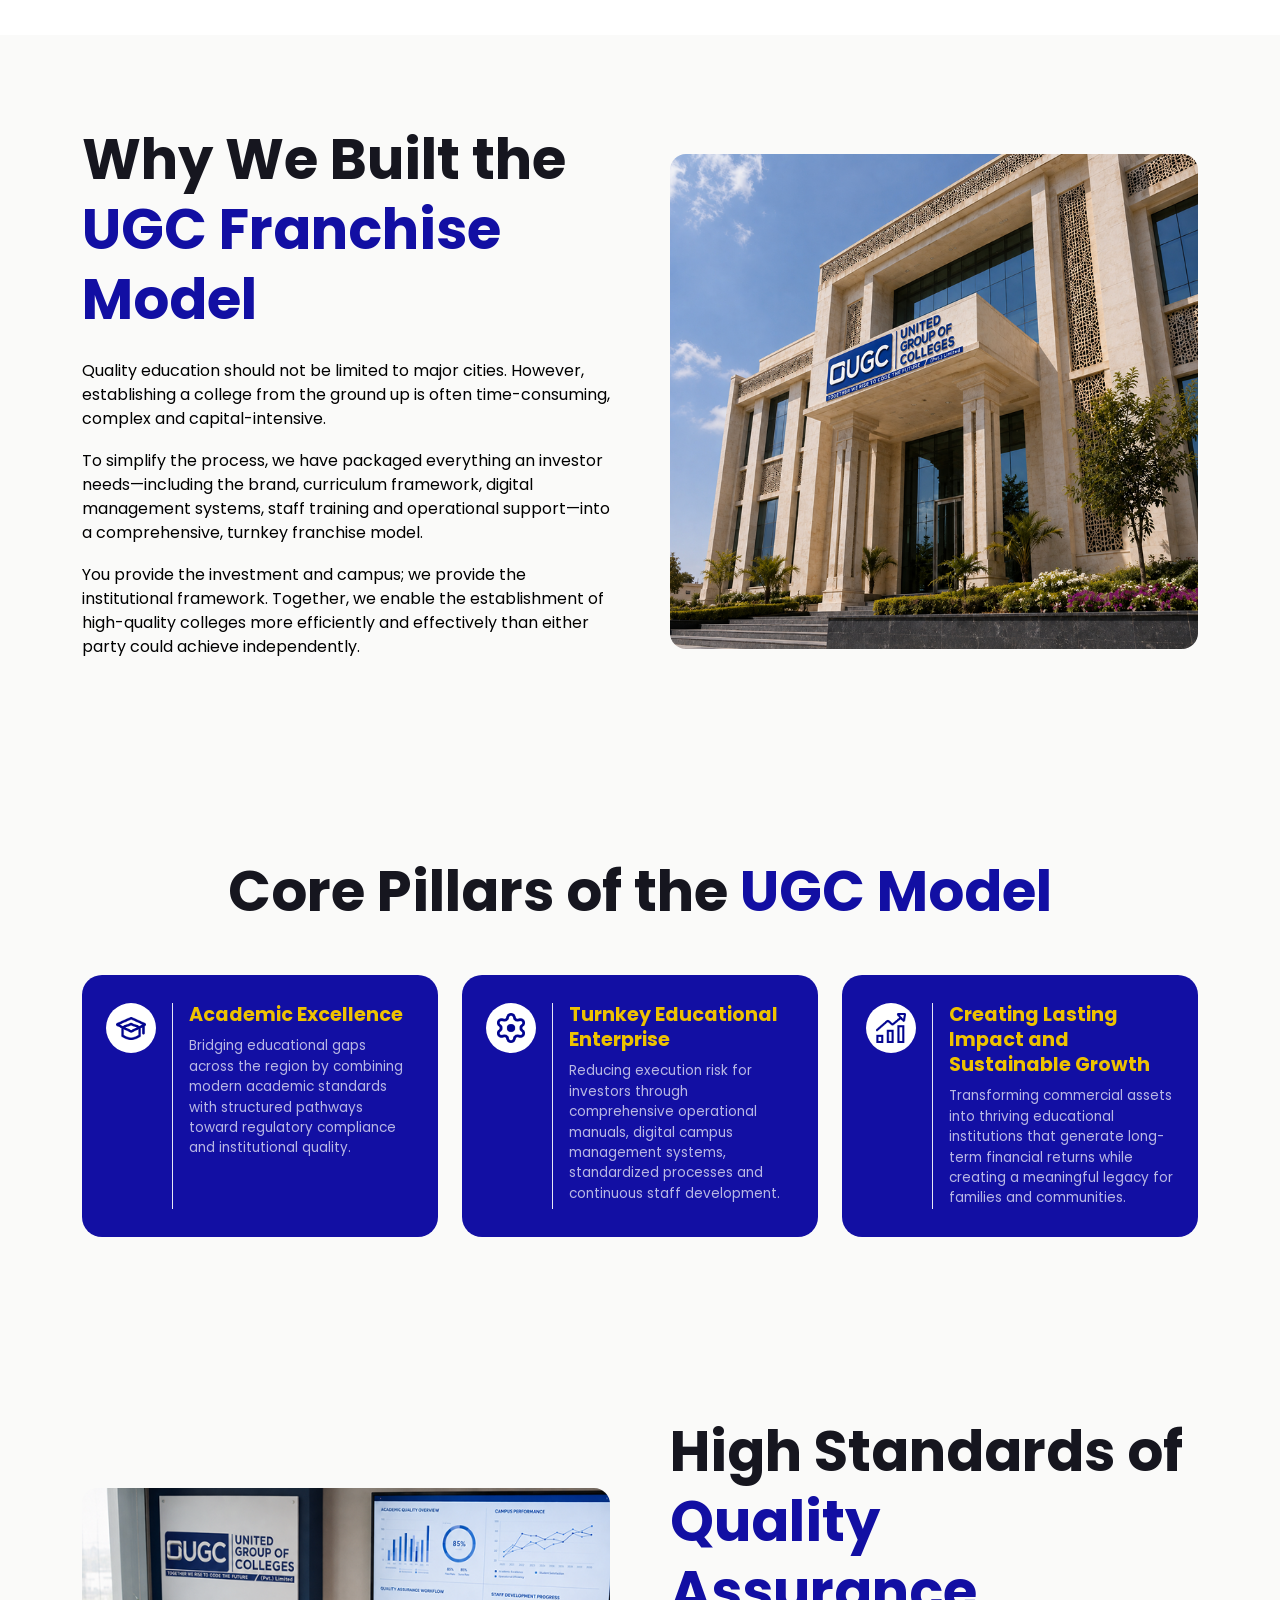
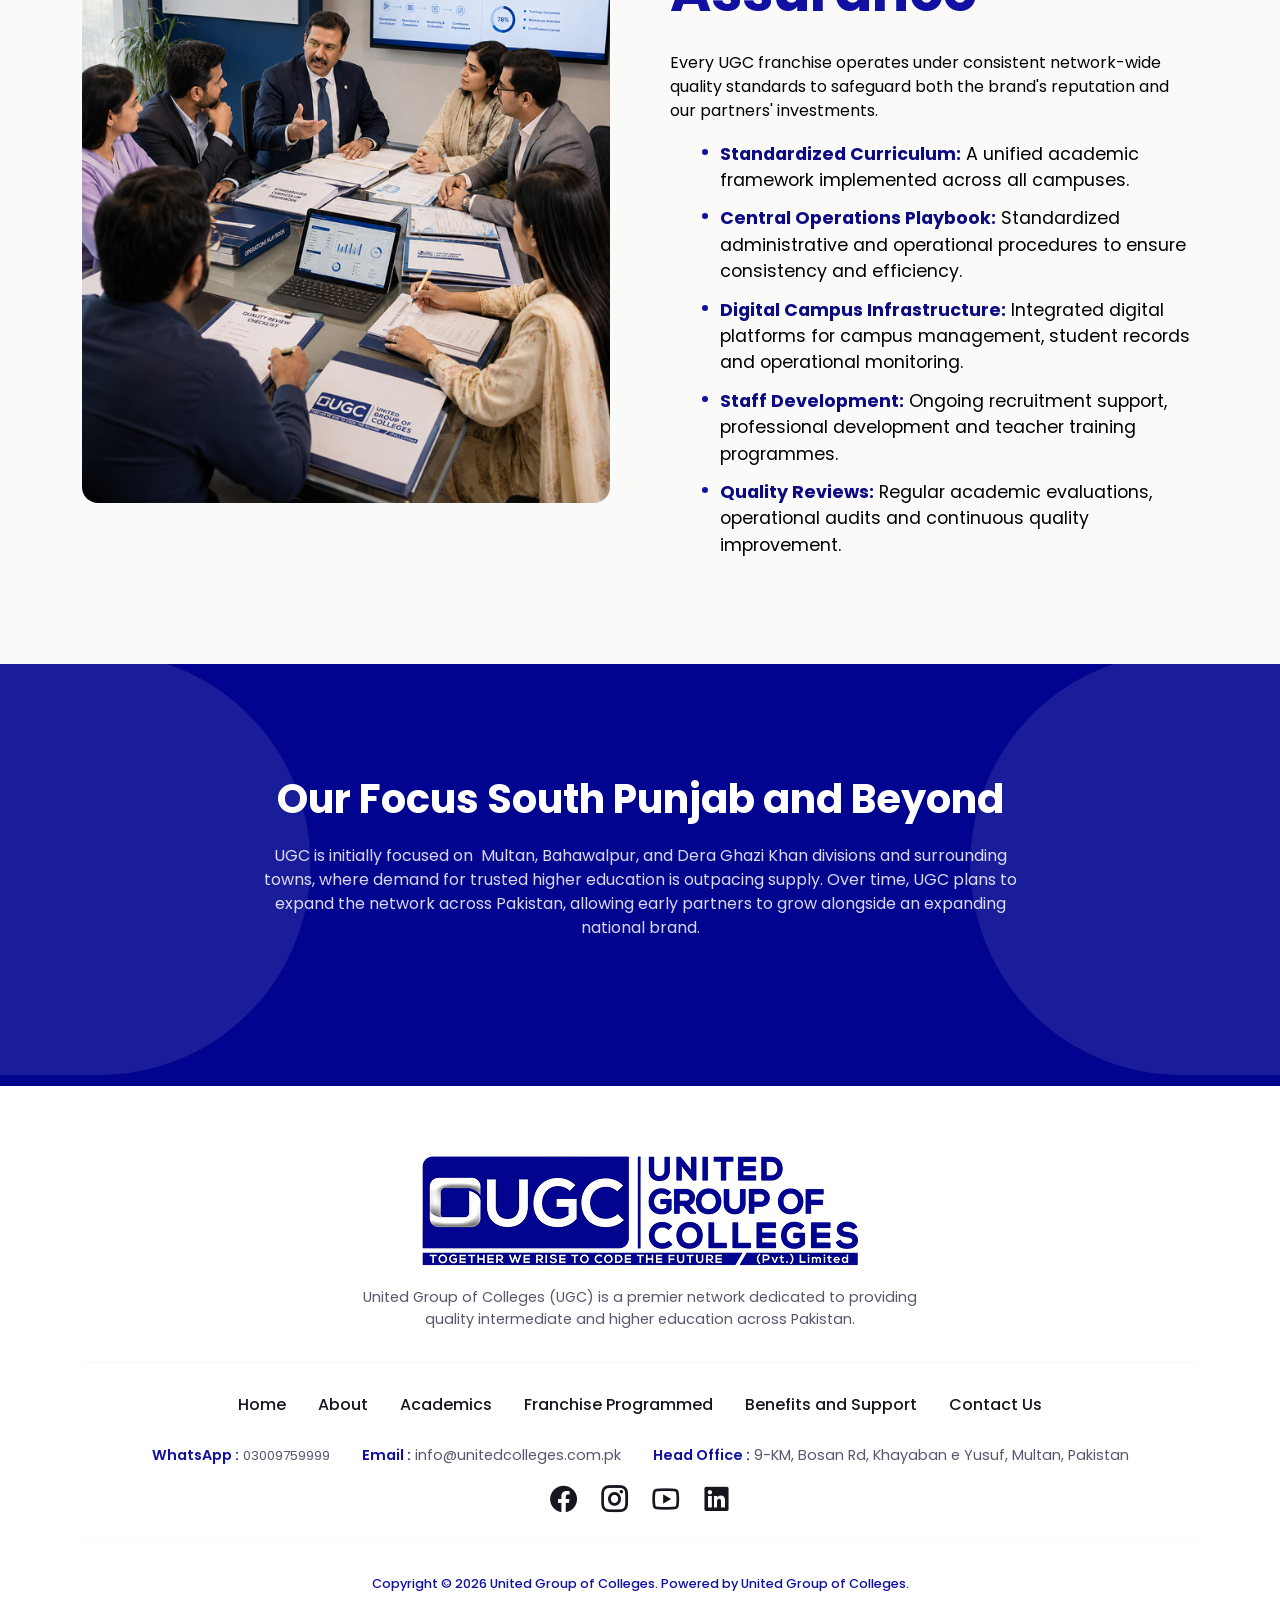
==== commit 9cc540c4: "Blog Page Added!" ====
--- a/about-us.html
+++ b/about-us.html
@@ -50,6 +50,7 @@
         <li><a href="franchise.html">Franchise Programmed</a></li>
         <li><a href="programmes-and-models.html">Programs and Models</a></li>
         <li><a href="faq.html">FAQ</a></li>
+        <li><a href="blog.html">Blog</a></li>
         <li><a href="request-information.html">Request Information</a></li>
        </ul>
 
--- a/css/style.css
+++ b/css/style.css
@@ -1531,4 +1531,244 @@
   }
 }
 
-
+/* ==========================================================================
+   Header nav — one extra item (Blog) needs a bit more breathing room than
+   the theme's own compact-font breakpoint gives it right around 1440px.
+   ========================================================================== */
+
+.main_nav_list {
+  gap: clamp(6px, 1vw, 20px) !important;
+}
+
+.main_nav_list > li > a {
+  font-size: 0.875rem;
+  padding-left: 0;
+  padding-right: 0;
+}
+
+/* ==========================================================================
+   Blog — Cards, Pagination, Single Post
+   ========================================================================== */
+
+.blog-grid {
+  align-items: stretch;
+}
+
+.blog-card {
+  background-color: var(--white);
+  border-radius: var(--radius-lg);
+  overflow: hidden;
+  box-shadow: 0 4px 16px rgba(20, 20, 60, 0.06);
+  transition: transform 0.25s ease, box-shadow 0.25s ease;
+  display: flex;
+  flex-direction: column;
+}
+
+.blog-card:hover {
+  transform: translateY(-6px);
+  box-shadow: 0 12px 28px rgba(20, 20, 60, 0.12);
+}
+
+.blog-card__image {
+  display: block;
+  height: 200px;
+  overflow: hidden;
+}
+
+.blog-card__image img {
+  width: 100%;
+  height: 100%;
+  object-fit: cover;
+  transition: transform 0.35s ease;
+}
+
+.blog-card:hover .blog-card__image img {
+  transform: scale(1.06);
+}
+
+.blog-card__body {
+  padding: 24px;
+  display: flex;
+  flex-direction: column;
+  flex: 1;
+}
+
+.blog-card__category {
+  display: inline-block;
+  color: var(--navy);
+  font-size: 0.7rem;
+  font-weight: 700;
+  letter-spacing: 0.06em;
+  text-transform: uppercase;
+  margin-bottom: 10px;
+}
+
+.blog-card__body h3 {
+  font-size: 1.1rem;
+  line-height: 1.35;
+  margin-bottom: 10px;
+}
+
+.blog-card__body h3 a {
+  color: var(--text-dark);
+  text-decoration: none;
+}
+
+.blog-card__body h3 a:hover {
+  color: var(--navy);
+}
+
+.blog-card__excerpt {
+  font-size: 0.88rem;
+  color: var(--text-body);
+  margin-bottom: 16px;
+  flex: 1;
+}
+
+.blog-card__meta {
+  display: flex;
+  flex-wrap: wrap;
+  align-items: center;
+  gap: 14px;
+  font-size: 0.78rem;
+  color: var(--text-muted);
+  margin-bottom: 14px;
+}
+
+.blog-card__meta span {
+  display: inline-flex;
+  align-items: center;
+  gap: 5px;
+}
+
+.blog-card__link {
+  display: inline-flex;
+  align-items: center;
+  gap: 6px;
+  color: var(--navy);
+  font-weight: 600;
+  font-size: 0.88rem;
+  text-decoration: none;
+}
+
+.blog-card__link i {
+  transition: transform 0.2s ease;
+}
+
+.blog-card__link:hover i {
+  transform: translateX(3px);
+}
+
+.blog-pagination {
+  display: flex;
+  justify-content: center;
+  align-items: center;
+  gap: 10px;
+  margin-top: 48px;
+}
+
+.blog-pagination__link {
+  display: inline-flex;
+  align-items: center;
+  gap: 6px;
+  min-width: 40px;
+  height: 40px;
+  padding: 0 14px;
+  border-radius: 50px;
+  background-color: var(--white);
+  color: var(--text-body);
+  font-weight: 600;
+  font-size: 0.9rem;
+  text-decoration: none;
+  justify-content: center;
+  box-shadow: 0 2px 8px rgba(20, 20, 60, 0.06);
+  transition: background-color 0.2s ease, color 0.2s ease;
+}
+
+.blog-pagination__link:hover,
+.blog-pagination__link.is_active {
+  background-color: var(--navy);
+  color: var(--white);
+}
+
+.blog-pagination__next {
+  width: auto;
+  padding: 0 18px;
+}
+
+/* Single post */
+
+.blog-post-section {
+  padding: 90px 0 40px;
+}
+
+.blog-post {
+  max-width: 800px;
+  margin: 0 auto;
+}
+
+.blog-post__back {
+  display: inline-flex;
+  align-items: center;
+  gap: 8px;
+  color: var(--navy);
+  font-weight: 600;
+  font-size: 0.9rem;
+  text-decoration: none;
+  margin-bottom: 24px;
+}
+
+.blog-post__back:hover {
+  text-decoration: underline;
+}
+
+.blog-post__meta {
+  display: flex;
+  flex-wrap: wrap;
+  align-items: center;
+  gap: 18px;
+  font-size: 0.85rem;
+  color: var(--text-muted);
+  padding-bottom: 24px;
+  margin-bottom: 32px;
+  border-bottom: 1px solid var(--border-light);
+}
+
+.blog-post__meta span {
+  display: inline-flex;
+  align-items: center;
+  gap: 6px;
+}
+
+.blog-post__content p {
+  font-size: 1rem;
+  color: var(--text-body);
+  margin-bottom: 20px;
+}
+
+.blog-post__content h3 {
+  font-size: 1.4rem;
+  margin: 36px 0 16px;
+}
+
+.blog-post__content img {
+  width: 100%;
+  border-radius: var(--radius-lg);
+  margin: 8px 0 28px;
+}
+
+.blog-post__content .highlight-box {
+  margin: 8px 0 28px;
+}
+
+@media (max-width: 576px) {
+  .blog-post-section {
+    padding: 56px 0 24px;
+  }
+
+  .blog-post__content h3 {
+    font-size: 1.2rem;
+  }
+}
+
+
